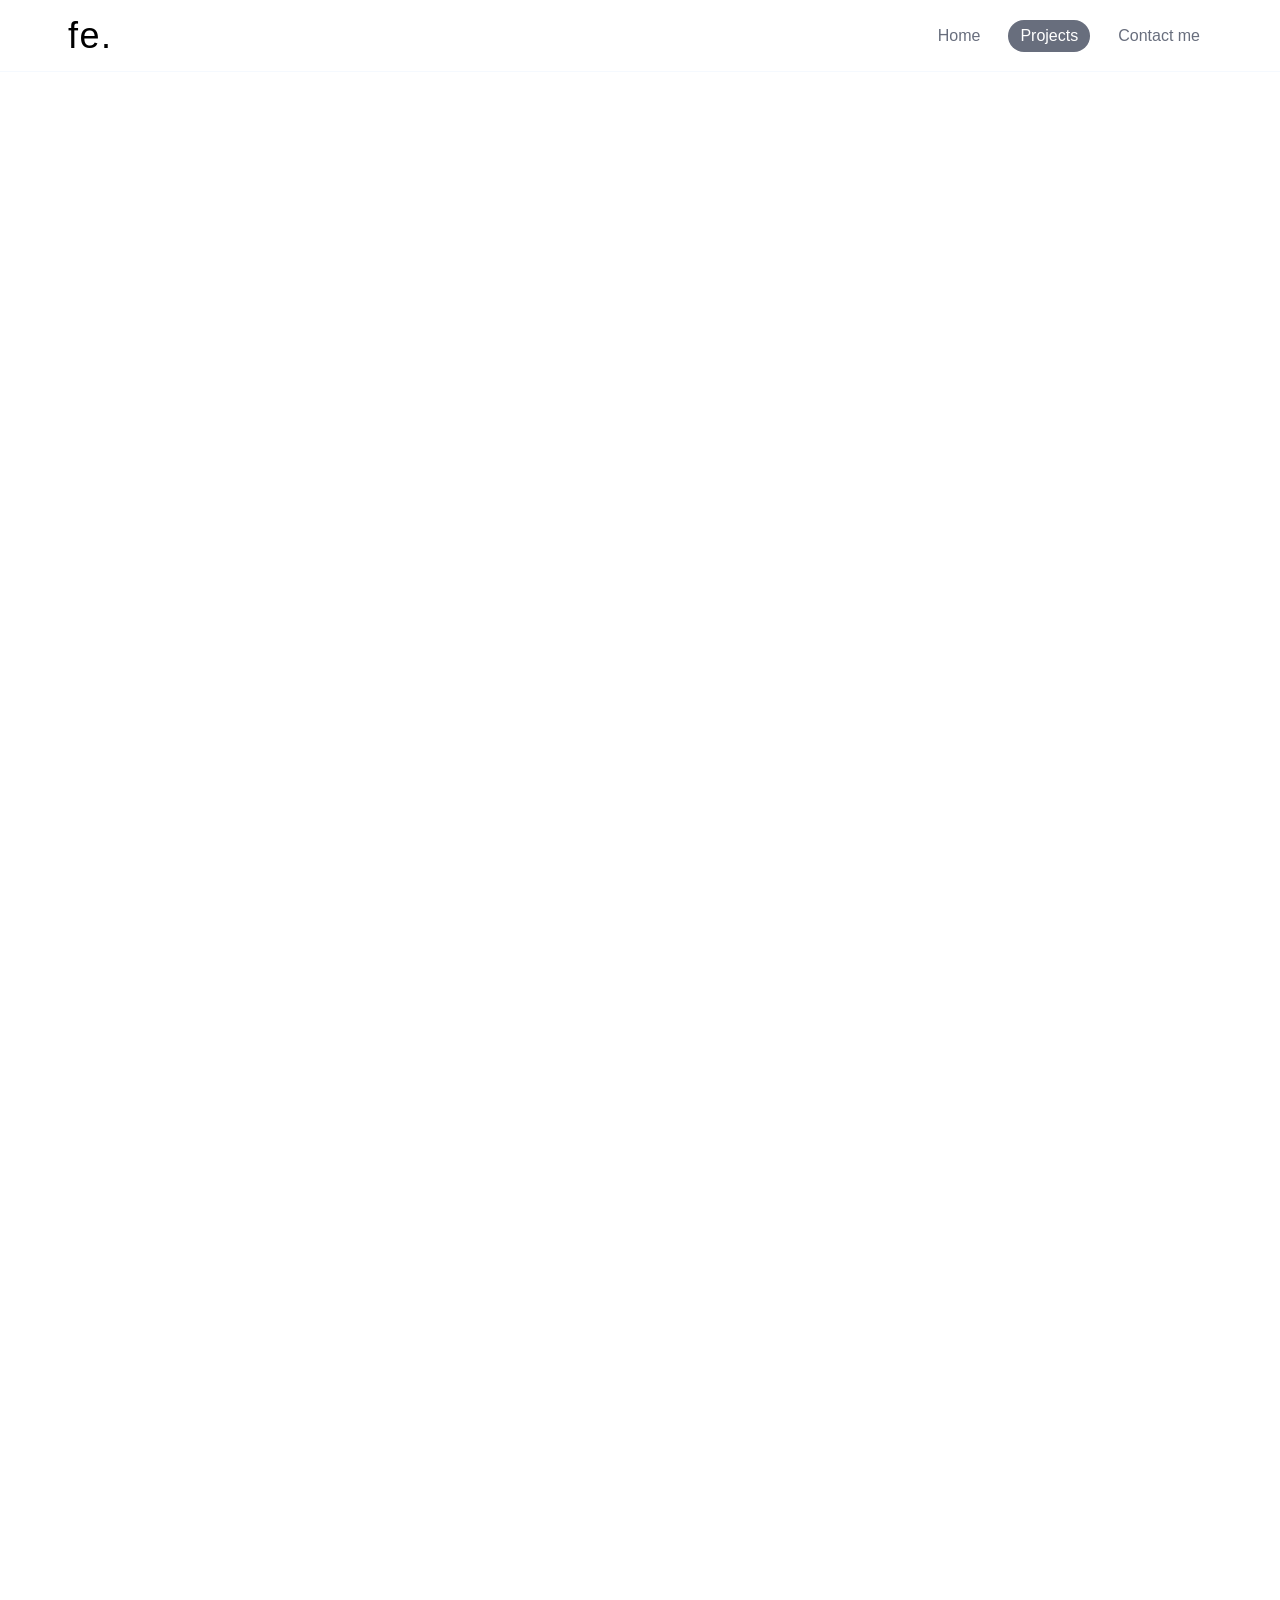
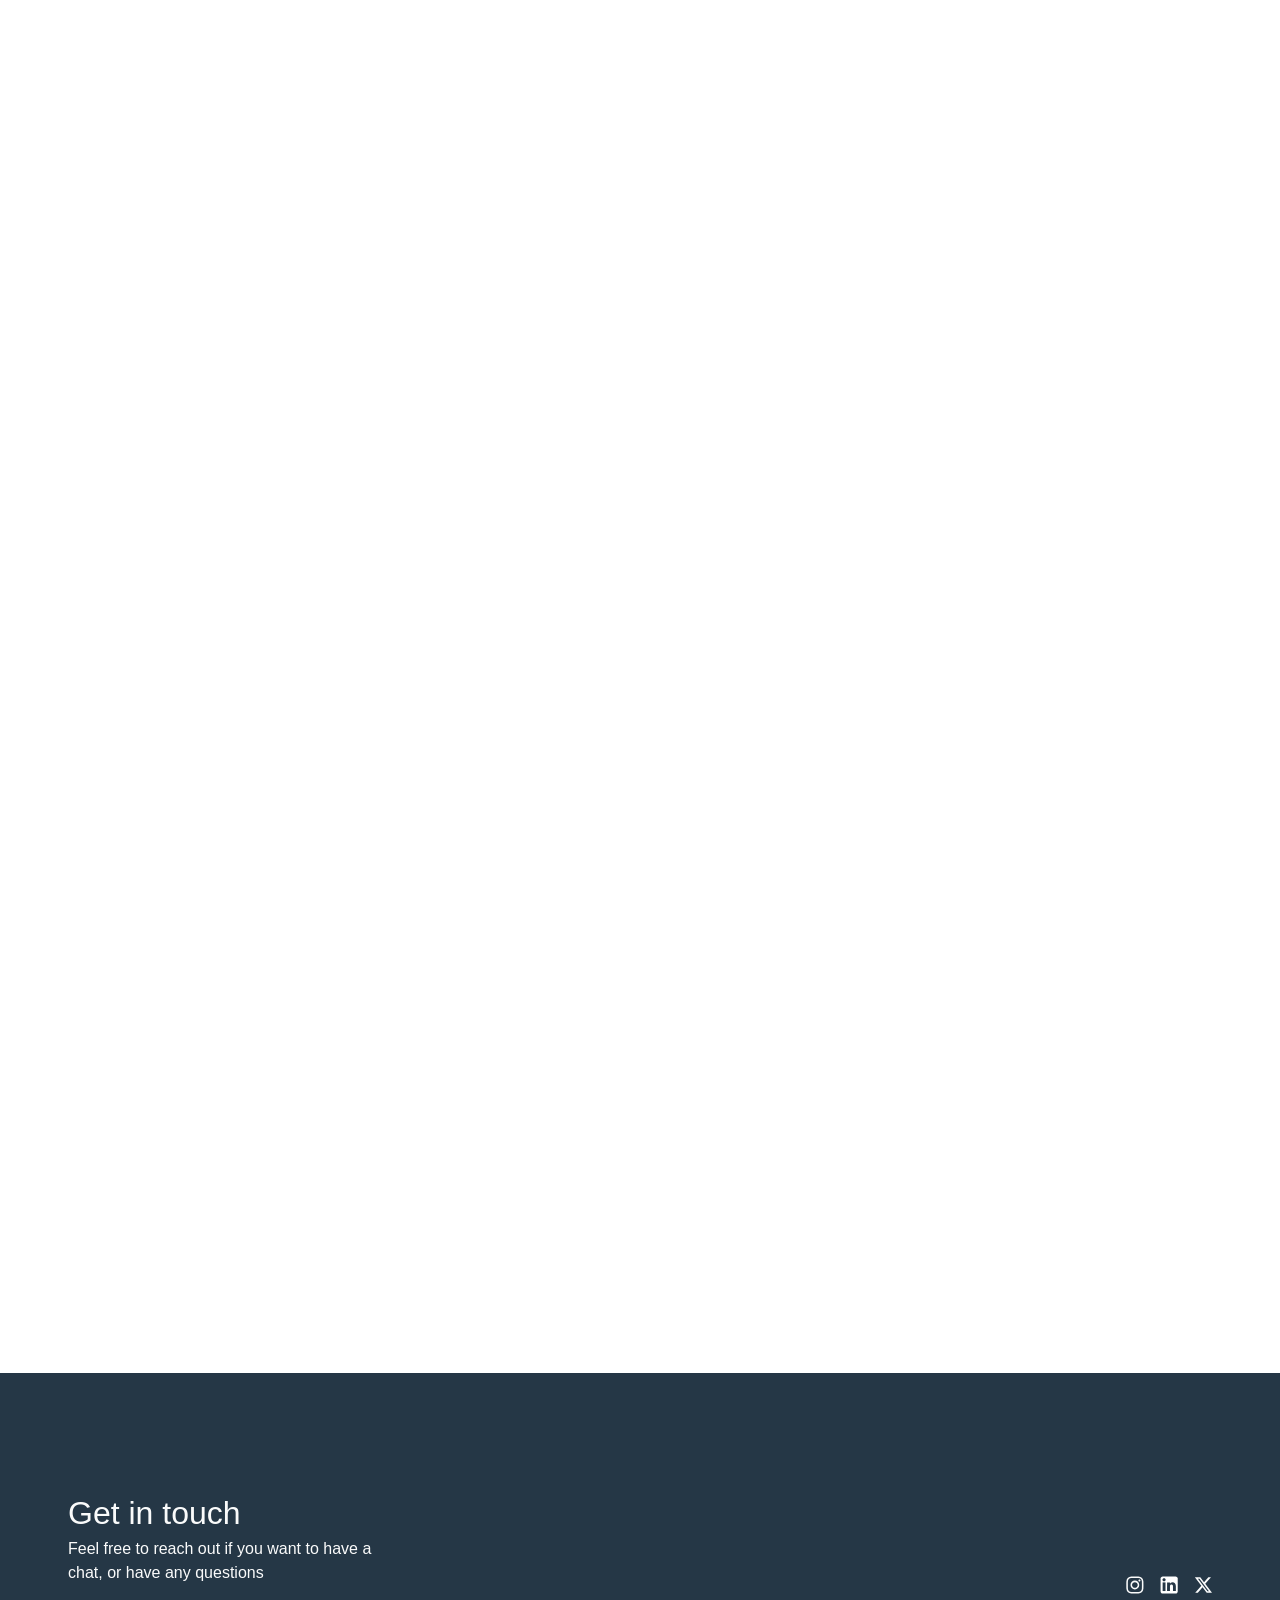
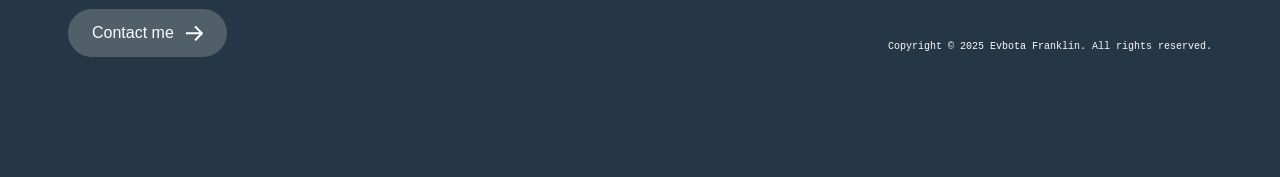
==== case-study-mexieats.html @ 846302fb "Portfolio Frank Evbota - Framer site export" ====
<!doctype html>
<!-- Made in Framer · framer.com ✨ -->
<!-- Published Jun 24, 2026, 2:32 PM UTC -->
<html dir="ltr">
<head>
	<meta charset="utf-8">
	
	
	<script>try{if(localStorage.getItem("__framer_force_showing_editorbar_since")){const n=document.createElement("link");n.rel = "modulepreload";n.href="https://framer.com/edit/init.mjs";document.head.appendChild(n)}}catch(e){}</script>
	<!-- Start of headStart -->
    
    <!-- End of headStart -->
	<meta name="viewport" content="width=device-width">
	<meta name="generator" content="Framer 7fda3e1">
	<title>Portfolio-Frank Evbota</title>
    <meta name="description" content="Portfolio-Frank Evbota">
    <meta name="framer-search-index" content="https://framerusercontent.com/sites/LJ4ZNdZEOhKdNLLMYf503/searchIndex-h42K4zvBj3mk.json">
    <meta name="framer-search-index-fallback" content="https://framerusercontent.com/sites/LJ4ZNdZEOhKdNLLMYf503/searchIndex-GF8IWpCdhF24.json">
    <link href="https://framerusercontent.com/images/ZeX5qGnfsDvxmLu0qfascvLCXg.svg" rel="icon" media="(prefers-color-scheme: light)">
    <link href="https://framerusercontent.com/images/pQgALD8rqybz90Gvq0ccO4GY.svg" rel="icon" media="(prefers-color-scheme: dark)">
    <!-- Open Graph / Facebook -->
    <meta property="og:type" content="website">
    <meta property="og:title" content="Portfolio-Frank Evbota">
    <meta property="og:description" content="Portfolio-Frank Evbota">
    <!-- Twitter -->
    <meta name="twitter:card" content="summary_large_image">
    <meta name="twitter:title" content="Portfolio-Frank Evbota">
    <meta name="twitter:description" content="Portfolio-Frank Evbota">
	
	<style data-framer-font-css>/* latin-ext */
@font-face {
  font-family: 'Lato';
  font-style: normal;
  font-weight: 400;
  font-display: swap;
  src: url(https://fonts.gstatic.com/s/lato/v25/S6uyw4BMUTPHjxAwXjeu.woff2) format('woff2');
  unicode-range: U+0100-02BA, U+02BD-02C5, U+02C7-02CC, U+02CE-02D7, U+02DD-02FF, U+0304, U+0308, U+0329, U+1D00-1DBF, U+1E00-1E9F, U+1EF2-1EFF, U+2020, U+20A0-20AB, U+20AD-20C0, U+2113, U+2C60-2C7F, U+A720-A7FF;
}
/* latin */
@font-face {
  font-family: 'Lato';
  font-style: normal;
  font-weight: 400;
  font-display: swap;
  src: url(https://fonts.gstatic.com/s/lato/v25/S6uyw4BMUTPHjx4wXg.woff2) format('woff2');
  unicode-range: U+0000-00FF, U+0131, U+0152-0153, U+02BB-02BC, U+02C6, U+02DA, U+02DC, U+0304, U+0308, U+0329, U+2000-206F, U+20AC, U+2122, U+2191, U+2193, U+2212, U+2215, U+FEFF, U+FFFD;
}
/* latin-ext */
@font-face {
  font-family: 'Lato';
  font-style: normal;
  font-weight: 700;
  font-display: swap;
  src: url(https://fonts.gstatic.com/s/lato/v25/S6u9w4BMUTPHh6UVSwaPGR_p.woff2) format('woff2');
  unicode-range: U+0100-02BA, U+02BD-02C5, U+02C7-02CC, U+02CE-02D7, U+02DD-02FF, U+0304, U+0308, U+0329, U+1D00-1DBF, U+1E00-1E9F, U+1EF2-1EFF, U+2020, U+20A0-20AB, U+20AD-20C0, U+2113, U+2C60-2C7F, U+A720-A7FF;
}
/* latin */
@font-face {
  font-family: 'Lato';
  font-style: normal;
  font-weight: 700;
  font-display: swap;
  src: url(https://fonts.gstatic.com/s/lato/v25/S6u9w4BMUTPHh6UVSwiPGQ.woff2) format('woff2');
  unicode-range: U+0000-00FF, U+0131, U+0152-0153, U+02BB-02BC, U+02C6, U+02DA, U+02DC, U+0304, U+0308, U+0329, U+2000-206F, U+20AC, U+2122, U+2191, U+2193, U+2212, U+2215, U+FEFF, U+FFFD;
}
/* cyrillic-ext */
@font-face {
  font-family: 'Manrope';
  font-style: normal;
  font-weight: 400;
  font-display: swap;
  src: url(https://fonts.gstatic.com/s/manrope/v20/xn7gYHE41ni1AdIRggqxSuXd.woff2) format('woff2');
  unicode-range: U+0460-052F, U+1C80-1C8A, U+20B4, U+2DE0-2DFF, U+A640-A69F, U+FE2E-FE2F;
}
/* cyrillic */
@font-face {
  font-family: 'Manrope';
  font-style: normal;
  font-weight: 400;
  font-display: swap;
  src: url(https://fonts.gstatic.com/s/manrope/v20/xn7gYHE41ni1AdIRggOxSuXd.woff2) format('woff2');
  unicode-range: U+0301, U+0400-045F, U+0490-0491, U+04B0-04B1, U+2116;
}
/* greek */
@font-face {
  font-family: 'Manrope';
  font-style: normal;
  font-weight: 400;
  font-display: swap;
  src: url(https://fonts.gstatic.com/s/manrope/v20/xn7gYHE41ni1AdIRggSxSuXd.woff2) format('woff2');
  unicode-range: U+0370-0377, U+037A-037F, U+0384-038A, U+038C, U+038E-03A1, U+03A3-03FF;
}
/* vietnamese */
@font-face {
  font-family: 'Manrope';
  font-style: normal;
  font-weight: 400;
  font-display: swap;
  src: url(https://fonts.gstatic.com/s/manrope/v20/xn7gYHE41ni1AdIRggixSuXd.woff2) format('woff2');
  unicode-range: U+0102-0103, U+0110-0111, U+0128-0129, U+0168-0169, U+01A0-01A1, U+01AF-01B0, U+0300-0301, U+0303-0304, U+0308-0309, U+0323, U+0329, U+1EA0-1EF9, U+20AB;
}
/* latin-ext */
@font-face {
  font-family: 'Manrope';
  font-style: normal;
  font-weight: 400;
  font-display: swap;
  src: url(https://fonts.gstatic.com/s/manrope/v20/xn7gYHE41ni1AdIRggmxSuXd.woff2) format('woff2');
  unicode-range: U+0100-02BA, U+02BD-02C5, U+02C7-02CC, U+02CE-02D7, U+02DD-02FF, U+0304, U+0308, U+0329, U+1D00-1DBF, U+1E00-1E9F, U+1EF2-1EFF, U+2020, U+20A0-20AB, U+20AD-20C0, U+2113, U+2C60-2C7F, U+A720-A7FF;
}
/* latin */
@font-face {
  font-family: 'Manrope';
  font-style: normal;
  font-weight: 400;
  font-display: swap;
  src: url(https://fonts.gstatic.com/s/manrope/v20/xn7gYHE41ni1AdIRggexSg.woff2) format('woff2');
  unicode-range: U+0000-00FF, U+0131, U+0152-0153, U+02BB-02BC, U+02C6, U+02DA, U+02DC, U+0304, U+0308, U+0329, U+2000-206F, U+20AC, U+2122, U+2191, U+2193, U+2212, U+2215, U+FEFF, U+FFFD;
}
/* cyrillic-ext */
@font-face {
  font-family: 'Manrope';
  font-style: normal;
  font-weight: 500;
  font-display: swap;
  src: url(https://fonts.gstatic.com/s/manrope/v20/xn7gYHE41ni1AdIRggqxSuXd.woff2) format('woff2');
  unicode-range: U+0460-052F, U+1C80-1C8A, U+20B4, U+2DE0-2DFF, U+A640-A69F, U+FE2E-FE2F;
}
/* cyrillic */
@font-face {
  font-family: 'Manrope';
  font-style: normal;
  font-weight: 500;
  font-display: swap;
  src: url(https://fonts.gstatic.com/s/manrope/v20/xn7gYHE41ni1AdIRggOxSuXd.woff2) format('woff2');
  unicode-range: U+0301, U+0400-045F, U+0490-0491, U+04B0-04B1, U+2116;
}
/* greek */
@font-face {
  font-family: 'Manrope';
  font-style: normal;
  font-weight: 500;
  font-display: swap;
  src: url(https://fonts.gstatic.com/s/manrope/v20/xn7gYHE41ni1AdIRggSxSuXd.woff2) format('woff2');
  unicode-range: U+0370-0377, U+037A-037F, U+0384-038A, U+038C, U+038E-03A1, U+03A3-03FF;
}
/* vietnamese */
@font-face {
  font-family: 'Manrope';
  font-style: normal;
  font-weight: 500;
  font-display: swap;
  src: url(https://fonts.gstatic.com/s/manrope/v20/xn7gYHE41ni1AdIRggixSuXd.woff2) format('woff2');
  unicode-range: U+0102-0103, U+0110-0111, U+0128-0129, U+0168-0169, U+01A0-01A1, U+01AF-01B0, U+0300-0301, U+0303-0304, U+0308-0309, U+0323, U+0329, U+1EA0-1EF9, U+20AB;
}
/* latin-ext */
@font-face {
  font-family: 'Manrope';
  font-style: normal;
  font-weight: 500;
  font-display: swap;
  src: url(https://fonts.gstatic.com/s/manrope/v20/xn7gYHE41ni1AdIRggmxSuXd.woff2) format('woff2');
  unicode-range: U+0100-02BA, U+02BD-02C5, U+02C7-02CC, U+02CE-02D7, U+02DD-02FF, U+0304, U+0308, U+0329, U+1D00-1DBF, U+1E00-1E9F, U+1EF2-1EFF, U+2020, U+20A0-20AB, U+20AD-20C0, U+2113, U+2C60-2C7F, U+A720-A7FF;
}
/* latin */
@font-face {
  font-family: 'Manrope';
  font-style: normal;
  font-weight: 500;
  font-display: swap;
  src: url(https://fonts.gstatic.com/s/manrope/v20/xn7gYHE41ni1AdIRggexSg.woff2) format('woff2');
  unicode-range: U+0000-00FF, U+0131, U+0152-0153, U+02BB-02BC, U+02C6, U+02DA, U+02DC, U+0304, U+0308, U+0329, U+2000-206F, U+20AC, U+2122, U+2191, U+2193, U+2212, U+2215, U+FEFF, U+FFFD;
}
/* cyrillic-ext */
@font-face {
  font-family: 'Manrope';
  font-style: normal;
  font-weight: 600;
  font-display: swap;
  src: url(https://fonts.gstatic.com/s/manrope/v20/xn7gYHE41ni1AdIRggqxSuXd.woff2) format('woff2');
  unicode-range: U+0460-052F, U+1C80-1C8A, U+20B4, U+2DE0-2DFF, U+A640-A69F, U+FE2E-FE2F;
}
/* cyrillic */
@font-face {
  font-family: 'Manrope';
  font-style: normal;
  font-weight: 600;
  font-display: swap;
  src: url(https://fonts.gstatic.com/s/manrope/v20/xn7gYHE41ni1AdIRggOxSuXd.woff2) format('woff2');
  unicode-range: U+0301, U+0400-045F, U+0490-0491, U+04B0-04B1, U+2116;
}
/* greek */
@font-face {
  font-family: 'Manrope';
  font-style: normal;
  font-weight: 600;
  font-display: swap;
  src: url(https://fonts.gstatic.com/s/manrope/v20/xn7gYHE41ni1AdIRggSxSuXd.woff2) format('woff2');
  unicode-range: U+0370-0377, U+037A-037F, U+0384-038A, U+038C, U+038E-03A1, U+03A3-03FF;
}
/* vietnamese */
@font-face {
  font-family: 'Manrope';
  font-style: normal;
  font-weight: 600;
  font-display: swap;
  src: url(https://fonts.gstatic.com/s/manrope/v20/xn7gYHE41ni1AdIRggixSuXd.woff2) format('woff2');
  unicode-range: U+0102-0103, U+0110-0111, U+0128-0129, U+0168-0169, U+01A0-01A1, U+01AF-01B0, U+0300-0301, U+0303-0304, U+0308-0309, U+0323, U+0329, U+1EA0-1EF9, U+20AB;
}
/* latin-ext */
@font-face {
  font-family: 'Manrope';
  font-style: normal;
  font-weight: 600;
  font-display: swap;
  src: url(https://fonts.gstatic.com/s/manrope/v20/xn7gYHE41ni1AdIRggmxSuXd.woff2) format('woff2');
  unicode-range: U+0100-02BA, U+02BD-02C5, U+02C7-02CC, U+02CE-02D7, U+02DD-02FF, U+0304, U+0308, U+0329, U+1D00-1DBF, U+1E00-1E9F, U+1EF2-1EFF, U+2020, U+20A0-20AB, U+20AD-20C0, U+2113, U+2C60-2C7F, U+A720-A7FF;
}
/* latin */
@font-face {
  font-family: 'Manrope';
  font-style: normal;
  font-weight: 600;
  font-display: swap;
  src: url(https://fonts.gstatic.com/s/manrope/v20/xn7gYHE41ni1AdIRggexSg.woff2) format('woff2');
  unicode-range: U+0000-00FF, U+0131, U+0152-0153, U+02BB-02BC, U+02C6, U+02DA, U+02DC, U+0304, U+0308, U+0329, U+2000-206F, U+20AC, U+2122, U+2191, U+2193, U+2212, U+2215, U+FEFF, U+FFFD;
}
/* cyrillic-ext */
@font-face {
  font-family: 'Manrope';
  font-style: normal;
  font-weight: 700;
  font-display: swap;
  src: url(https://fonts.gstatic.com/s/manrope/v20/xn7gYHE41ni1AdIRggqxSuXd.woff2) format('woff2');
  unicode-range: U+0460-052F, U+1C80-1C8A, U+20B4, U+2DE0-2DFF, U+A640-A69F, U+FE2E-FE2F;
}
/* cyrillic */
@font-face {
  font-family: 'Manrope';
  font-style: normal;
  font-weight: 700;
  font-display: swap;
  src: url(https://fonts.gstatic.com/s/manrope/v20/xn7gYHE41ni1AdIRggOxSuXd.woff2) format('woff2');
  unicode-range: U+0301, U+0400-045F, U+0490-0491, U+04B0-04B1, U+2116;
}
/* greek */
@font-face {
  font-family: 'Manrope';
  font-style: normal;
  font-weight: 700;
  font-display: swap;
  src: url(https://fonts.gstatic.com/s/manrope/v20/xn7gYHE41ni1AdIRggSxSuXd.woff2) format('woff2');
  unicode-range: U+0370-0377, U+037A-037F, U+0384-038A, U+038C, U+038E-03A1, U+03A3-03FF;
}
/* vietnamese */
@font-face {
  font-family: 'Manrope';
  font-style: normal;
  font-weight: 700;
  font-display: swap;
  src: url(https://fonts.gstatic.com/s/manrope/v20/xn7gYHE41ni1AdIRggixSuXd.woff2) format('woff2');
  unicode-range: U+0102-0103, U+0110-0111, U+0128-0129, U+0168-0169, U+01A0-01A1, U+01AF-01B0, U+0300-0301, U+0303-0304, U+0308-0309, U+0323, U+0329, U+1EA0-1EF9, U+20AB;
}
/* latin-ext */
@font-face {
  font-family: 'Manrope';
  font-style: normal;
  font-weight: 700;
  font-display: swap;
  src: url(https://fonts.gstatic.com/s/manrope/v20/xn7gYHE41ni1AdIRggmxSuXd.woff2) format('woff2');
  unicode-range: U+0100-02BA, U+02BD-02C5, U+02C7-02CC, U+02CE-02D7, U+02DD-02FF, U+0304, U+0308, U+0329, U+1D00-1DBF, U+1E00-1E9F, U+1EF2-1EFF, U+2020, U+20A0-20AB, U+20AD-20C0, U+2113, U+2C60-2C7F, U+A720-A7FF;
}
/* latin */
@font-face {
  font-family: 'Manrope';
  font-style: normal;
  font-weight: 700;
  font-display: swap;
  src: url(https://fonts.gstatic.com/s/manrope/v20/xn7gYHE41ni1AdIRggexSg.woff2) format('woff2');
  unicode-range: U+0000-00FF, U+0131, U+0152-0153, U+02BB-02BC, U+02C6, U+02DA, U+02DC, U+0304, U+0308, U+0329, U+2000-206F, U+20AC, U+2122, U+2191, U+2193, U+2212, U+2215, U+FEFF, U+FFFD;
}
/* cyrillic-ext */
@font-face {
  font-family: 'Montserrat';
  font-style: normal;
  font-weight: 600;
  font-display: swap;
  src: url(https://fonts.gstatic.com/s/montserrat/v31/JTUHjIg1_i6t8kCHKm4532VJOt5-QNFgpCu173w0aXpsog.woff2) format('woff2');
  unicode-range: U+0460-052F, U+1C80-1C8A, U+20B4, U+2DE0-2DFF, U+A640-A69F, U+FE2E-FE2F;
}
/* cyrillic */
@font-face {
  font-family: 'Montserrat';
  font-style: normal;
  font-weight: 600;
  font-display: swap;
  src: url(https://fonts.gstatic.com/s/montserrat/v31/JTUHjIg1_i6t8kCHKm4532VJOt5-QNFgpCu173w9aXpsog.woff2) format('woff2');
  unicode-range: U+0301, U+0400-045F, U+0490-0491, U+04B0-04B1, U+2116;
}
/* vietnamese */
@font-face {
  font-family: 'Montserrat';
  font-style: normal;
  font-weight: 600;
  font-display: swap;
  src: url(https://fonts.gstatic.com/s/montserrat/v31/JTUHjIg1_i6t8kCHKm4532VJOt5-QNFgpCu173w2aXpsog.woff2) format('woff2');
  unicode-range: U+0102-0103, U+0110-0111, U+0128-0129, U+0168-0169, U+01A0-01A1, U+01AF-01B0, U+0300-0301, U+0303-0304, U+0308-0309, U+0323, U+0329, U+1EA0-1EF9, U+20AB;
}
/* latin-ext */
@font-face {
  font-family: 'Montserrat';
  font-style: normal;
  font-weight: 600;
  font-display: swap;
  src: url(https://fonts.gstatic.com/s/montserrat/v31/JTUHjIg1_i6t8kCHKm4532VJOt5-QNFgpCu173w3aXpsog.woff2) format('woff2');
  unicode-range: U+0100-02BA, U+02BD-02C5, U+02C7-02CC, U+02CE-02D7, U+02DD-02FF, U+0304, U+0308, U+0329, U+1D00-1DBF, U+1E00-1E9F, U+1EF2-1EFF, U+2020, U+20A0-20AB, U+20AD-20C0, U+2113, U+2C60-2C7F, U+A720-A7FF;
}
/* latin */
@font-face {
  font-family: 'Montserrat';
  font-style: normal;
  font-weight: 600;
  font-display: swap;
  src: url(https://fonts.gstatic.com/s/montserrat/v31/JTUHjIg1_i6t8kCHKm4532VJOt5-QNFgpCu173w5aXo.woff2) format('woff2');
  unicode-range: U+0000-00FF, U+0131, U+0152-0153, U+02BB-02BC, U+02C6, U+02DA, U+02DC, U+0304, U+0308, U+0329, U+2000-206F, U+20AC, U+2122, U+2191, U+2193, U+2212, U+2215, U+FEFF, U+FFFD;
}
/* cyrillic-ext */
@font-face {
  font-family: 'IBM Plex Mono';
  font-style: normal;
  font-weight: 400;
  src: url(https://fonts.gstatic.com/s/ibmplexmono/v20/-F63fjptAgt5VM-kVkqdyU8n1iIq129k.woff2) format('woff2');
  unicode-range: U+0460-052F, U+1C80-1C8A, U+20B4, U+2DE0-2DFF, U+A640-A69F, U+FE2E-FE2F;
}
/* cyrillic */
@font-face {
  font-family: 'IBM Plex Mono';
  font-style: normal;
  font-weight: 400;
  src: url(https://fonts.gstatic.com/s/ibmplexmono/v20/-F63fjptAgt5VM-kVkqdyU8n1isq129k.woff2) format('woff2');
  unicode-range: U+0301, U+0400-045F, U+0490-0491, U+04B0-04B1, U+2116;
}
/* vietnamese */
@font-face {
  font-family: 'IBM Plex Mono';
  font-style: normal;
  font-weight: 400;
  src: url(https://fonts.gstatic.com/s/ibmplexmono/v20/-F63fjptAgt5VM-kVkqdyU8n1iAq129k.woff2) format('woff2');
  unicode-range: U+0102-0103, U+0110-0111, U+0128-0129, U+0168-0169, U+01A0-01A1, U+01AF-01B0, U+0300-0301, U+0303-0304, U+0308-0309, U+0323, U+0329, U+1EA0-1EF9, U+20AB;
}
/* latin-ext */
@font-face {
  font-family: 'IBM Plex Mono';
  font-style: normal;
  font-weight: 400;
  src: url(https://fonts.gstatic.com/s/ibmplexmono/v20/-F63fjptAgt5VM-kVkqdyU8n1iEq129k.woff2) format('woff2');
  unicode-range: U+0100-02BA, U+02BD-02C5, U+02C7-02CC, U+02CE-02D7, U+02DD-02FF, U+0304, U+0308, U+0329, U+1D00-1DBF, U+1E00-1E9F, U+1EF2-1EFF, U+2020, U+20A0-20AB, U+20AD-20C0, U+2113, U+2C60-2C7F, U+A720-A7FF;
}
/* latin */
@font-face {
  font-family: 'IBM Plex Mono';
  font-style: normal;
  font-weight: 400;
  src: url(https://fonts.gstatic.com/s/ibmplexmono/v20/-F63fjptAgt5VM-kVkqdyU8n1i8q1w.woff2) format('woff2');
  unicode-range: U+0000-00FF, U+0131, U+0152-0153, U+02BB-02BC, U+02C6, U+02DA, U+02DC, U+0304, U+0308, U+0329, U+2000-206F, U+20AC, U+2122, U+2191, U+2193, U+2212, U+2215, U+FEFF, U+FFFD;
}

@font-face { font-family: "Inter"; src: url("https://framerusercontent.com/assets/5A3Ce6C9YYmCjpQx9M4inSaKU.woff2"); font-display: swap; font-style: normal; font-weight: 500; unicode-range: U+0460-052F, U+1C80-1C88, U+20B4, U+2DE0-2DFF, U+A640-A69F, U+FE2E-FE2F }
@font-face { font-family: "Inter"; src: url("https://framerusercontent.com/assets/Qx95Xyt0Ka3SGhinnbXIGpEIyP4.woff2"); font-display: swap; font-style: normal; font-weight: 500; unicode-range: U+0301, U+0400-045F, U+0490-0491, U+04B0-04B1, U+2116 }
@font-face { font-family: "Inter"; src: url("https://framerusercontent.com/assets/6mJuEAguuIuMog10gGvH5d3cl8.woff2"); font-display: swap; font-style: normal; font-weight: 500; unicode-range: U+1F00-1FFF }
@font-face { font-family: "Inter"; src: url("https://framerusercontent.com/assets/xYYWaj7wCU5zSQH0eXvSaS19wo.woff2"); font-display: swap; font-style: normal; font-weight: 500; unicode-range: U+0370-03FF }
@font-face { font-family: "Inter"; src: url("https://framerusercontent.com/assets/otTaNuNpVK4RbdlT7zDDdKvQBA.woff2"); font-display: swap; font-style: normal; font-weight: 500; unicode-range: U+0100-024F, U+0259, U+1E00-1EFF, U+2020, U+20A0-20AB, U+20AD-20CF, U+2113, U+2C60-2C7F, U+A720-A7FF }
@font-face { font-family: "Inter"; src: url("https://framerusercontent.com/assets/UjlFhCnUjxhNfep4oYBPqnEssyo.woff2"); font-display: swap; font-style: normal; font-weight: 500; unicode-range: U+0000-00FF, U+0131, U+0152-0153, U+02BB-02BC, U+02C6, U+02DA, U+02DC, U+2000-206F, U+2070, U+2074-207E, U+2080-208E, U+20AC, U+2122, U+2191, U+2193, U+2212, U+2215, U+FEFF, U+FFFD }
@font-face { font-family: "Inter"; src: url("https://framerusercontent.com/assets/DolVirEGb34pEXEp8t8FQBSK4.woff2"); font-display: swap; font-style: normal; font-weight: 500; unicode-range: U+0102-0103, U+0110-0111, U+0128-0129, U+0168-0169, U+01A0-01A1, U+01AF-01B0, U+1EA0-1EF9, U+20AB }
@font-face { font-family: "Inter"; src: url("https://framerusercontent.com/assets/5vvr9Vy74if2I6bQbJvbw7SY1pQ.woff2"); font-display: swap; font-style: normal; font-weight: 400; unicode-range: U+0460-052F, U+1C80-1C88, U+20B4, U+2DE0-2DFF, U+A640-A69F, U+FE2E-FE2F }
@font-face { font-family: "Inter"; src: url("https://framerusercontent.com/assets/EOr0mi4hNtlgWNn9if640EZzXCo.woff2"); font-display: swap; font-style: normal; font-weight: 400; unicode-range: U+0301, U+0400-045F, U+0490-0491, U+04B0-04B1, U+2116 }
@font-face { font-family: "Inter"; src: url("https://framerusercontent.com/assets/Y9k9QrlZAqio88Klkmbd8VoMQc.woff2"); font-display: swap; font-style: normal; font-weight: 400; unicode-range: U+1F00-1FFF }
@font-face { font-family: "Inter"; src: url("https://framerusercontent.com/assets/OYrD2tBIBPvoJXiIHnLoOXnY9M.woff2"); font-display: swap; font-style: normal; font-weight: 400; unicode-range: U+0370-03FF }
@font-face { font-family: "Inter"; src: url("https://framerusercontent.com/assets/JeYwfuaPfZHQhEG8U5gtPDZ7WQ.woff2"); font-display: swap; font-style: normal; font-weight: 400; unicode-range: U+0100-024F, U+0259, U+1E00-1EFF, U+2020, U+20A0-20AB, U+20AD-20CF, U+2113, U+2C60-2C7F, U+A720-A7FF }
@font-face { font-family: "Inter"; src: url("https://framerusercontent.com/assets/GrgcKwrN6d3Uz8EwcLHZxwEfC4.woff2"); font-display: swap; font-style: normal; font-weight: 400; unicode-range: U+0000-00FF, U+0131, U+0152-0153, U+02BB-02BC, U+02C6, U+02DA, U+02DC, U+2000-206F, U+2070, U+2074-207E, U+2080-208E, U+20AC, U+2122, U+2191, U+2193, U+2212, U+2215, U+FEFF, U+FFFD }
@font-face { font-family: "Inter"; src: url("https://framerusercontent.com/assets/b6Y37FthZeALduNqHicBT6FutY.woff2"); font-display: swap; font-style: normal; font-weight: 400; unicode-range: U+0102-0103, U+0110-0111, U+0128-0129, U+0168-0169, U+01A0-01A1, U+01AF-01B0, U+1EA0-1EF9, U+20AB }
@font-face { font-family: "Inter"; src: url("https://framerusercontent.com/assets/hyOgCu0Xnghbimh0pE8QTvtt2AU.woff2"); font-display: swap; font-style: normal; font-weight: 600; unicode-range: U+0460-052F, U+1C80-1C88, U+20B4, U+2DE0-2DFF, U+A640-A69F, U+FE2E-FE2F }
@font-face { font-family: "Inter"; src: url("https://framerusercontent.com/assets/NeGmSOXrPBfEFIy5YZeHq17LEDA.woff2"); font-display: swap; font-style: normal; font-weight: 600; unicode-range: U+0301, U+0400-045F, U+0490-0491, U+04B0-04B1, U+2116 }
@font-face { font-family: "Inter"; src: url("https://framerusercontent.com/assets/oYaAX5himiTPYuN8vLWnqBbfD2s.woff2"); font-display: swap; font-style: normal; font-weight: 600; unicode-range: U+1F00-1FFF }
@font-face { font-family: "Inter"; src: url("https://framerusercontent.com/assets/lEJLP4R0yuCaMCjSXYHtJw72M.woff2"); font-display: swap; font-style: normal; font-weight: 600; unicode-range: U+0370-03FF }
@font-face { font-family: "Inter"; src: url("https://framerusercontent.com/assets/cRJyLNuTJR5jbyKzGi33wU9cqIQ.woff2"); font-display: swap; font-style: normal; font-weight: 600; unicode-range: U+0100-024F, U+0259, U+1E00-1EFF, U+2020, U+20A0-20AB, U+20AD-20CF, U+2113, U+2C60-2C7F, U+A720-A7FF }
@font-face { font-family: "Inter"; src: url("https://framerusercontent.com/assets/yDtI2UI8XcEg1W2je9XPN3Noo.woff2"); font-display: swap; font-style: normal; font-weight: 600; unicode-range: U+0000-00FF, U+0131, U+0152-0153, U+02BB-02BC, U+02C6, U+02DA, U+02DC, U+2000-206F, U+2070, U+2074-207E, U+2080-208E, U+20AC, U+2122, U+2191, U+2193, U+2212, U+2215, U+FEFF, U+FFFD }
@font-face { font-family: "Inter"; src: url("https://framerusercontent.com/assets/A0Wcc7NgXMjUuFdquHDrIZpzZw0.woff2"); font-display: swap; font-style: normal; font-weight: 600; unicode-range: U+0102-0103, U+0110-0111, U+0128-0129, U+0168-0169, U+01A0-01A1, U+01AF-01B0, U+1EA0-1EF9, U+20AB }
@font-face { font-family: "Inter"; src: url("https://framerusercontent.com/assets/DpPBYI0sL4fYLgAkX8KXOPVt7c.woff2"); font-display: swap; font-style: normal; font-weight: 700; unicode-range: U+0460-052F, U+1C80-1C88, U+20B4, U+2DE0-2DFF, U+A640-A69F, U+FE2E-FE2F }
@font-face { font-family: "Inter"; src: url("https://framerusercontent.com/assets/4RAEQdEOrcnDkhHiiCbJOw92Lk.woff2"); font-display: swap; font-style: normal; font-weight: 700; unicode-range: U+0301, U+0400-045F, U+0490-0491, U+04B0-04B1, U+2116 }
@font-face { font-family: "Inter"; src: url("https://framerusercontent.com/assets/1K3W8DizY3v4emK8Mb08YHxTbs.woff2"); font-display: swap; font-style: normal; font-weight: 700; unicode-range: U+1F00-1FFF }
@font-face { font-family: "Inter"; src: url("https://framerusercontent.com/assets/tUSCtfYVM1I1IchuyCwz9gDdQ.woff2"); font-display: swap; font-style: normal; font-weight: 700; unicode-range: U+0370-03FF }
@font-face { font-family: "Inter"; src: url("https://framerusercontent.com/assets/VgYFWiwsAC5OYxAycRXXvhze58.woff2"); font-display: swap; font-style: normal; font-weight: 700; unicode-range: U+0100-024F, U+0259, U+1E00-1EFF, U+2020, U+20A0-20AB, U+20AD-20CF, U+2113, U+2C60-2C7F, U+A720-A7FF }
@font-face { font-family: "Inter"; src: url("https://framerusercontent.com/assets/syRNPWzAMIrcJ3wIlPIP43KjQs.woff2"); font-display: swap; font-style: normal; font-weight: 700; unicode-range: U+0000-00FF, U+0131, U+0152-0153, U+02BB-02BC, U+02C6, U+02DA, U+02DC, U+2000-206F, U+2070, U+2074-207E, U+2080-208E, U+20AC, U+2122, U+2191, U+2193, U+2212, U+2215, U+FEFF, U+FFFD }
@font-face { font-family: "Inter"; src: url("https://framerusercontent.com/assets/GIryZETIX4IFypco5pYZONKhJIo.woff2"); font-display: swap; font-style: normal; font-weight: 700; unicode-range: U+0102-0103, U+0110-0111, U+0128-0129, U+0168-0169, U+01A0-01A1, U+01AF-01B0, U+1EA0-1EF9, U+20AB }
@font-face { font-family: "Inter"; src: url("https://framerusercontent.com/assets/MVhJhYeDWxeyqT939zMNyw9p8.woff2"); font-style: normal; font-weight: 200; unicode-range: U+0460-052F, U+1C80-1C88, U+20B4, U+2DE0-2DFF, U+A640-A69F, U+FE2E-FE2F }
@font-face { font-family: "Inter"; src: url("https://framerusercontent.com/assets/WXQXYfAQJIi2pCJACAfWWXfIDqI.woff2"); font-style: normal; font-weight: 200; unicode-range: U+0301, U+0400-045F, U+0490-0491, U+04B0-04B1, U+2116 }
@font-face { font-family: "Inter"; src: url("https://framerusercontent.com/assets/RJeJJARdrtNUtic58kOz7hIgBuE.woff2"); font-style: normal; font-weight: 200; unicode-range: U+1F00-1FFF }
@font-face { font-family: "Inter"; src: url("https://framerusercontent.com/assets/4hBRAuM02i3fsxYDzyNvt5Az2so.woff2"); font-style: normal; font-weight: 200; unicode-range: U+0370-03FF }
@font-face { font-family: "Inter"; src: url("https://framerusercontent.com/assets/fz1JbBffNGgK7BNUI1mmbFBlgA8.woff2"); font-style: normal; font-weight: 200; unicode-range: U+0100-024F, U+0259, U+1E00-1EFF, U+2020, U+20A0-20AB, U+20AD-20CF, U+2113, U+2C60-2C7F, U+A720-A7FF }
@font-face { font-family: "Inter"; src: url("https://framerusercontent.com/assets/Z4sGWU2OKBoXPWulb5P25vULA.woff2"); font-style: normal; font-weight: 200; unicode-range: U+0000-00FF, U+0131, U+0152-0153, U+02BB-02BC, U+02C6, U+02DA, U+02DC, U+2000-206F, U+2070, U+2074-207E, U+2080-208E, U+20AC, U+2122, U+2191, U+2193, U+2212, U+2215, U+FEFF, U+FFFD }
@font-face { font-family: "Inter"; src: url("https://framerusercontent.com/assets/eIZyQwIlHYR0mnMSneEDMtqBPgw.woff2"); font-style: normal; font-weight: 200; unicode-range: U+0102-0103, U+0110-0111, U+0128-0129, U+0168-0169, U+01A0-01A1, U+01AF-01B0, U+1EA0-1EF9, U+20AB }
@font-face { font-family: "Lato Placeholder"; src: local("Arial"); ascent-override: 100.88%; descent-override: 21.77%; line-gap-override: 0.00%; size-adjust: 97.84% }
@font-face { font-family: "Manrope Placeholder"; src: local("Arial"); ascent-override: 102.74%; descent-override: 28.91%; line-gap-override: 0.00%; size-adjust: 103.76% }
@font-face { font-family: "Montserrat Placeholder"; src: local("Arial"); ascent-override: 84.98%; descent-override: 22.04%; line-gap-override: 0.00%; size-adjust: 113.90% }
@font-face { font-family: "Inter Placeholder"; src: local("Arial"); ascent-override: 89.79%; descent-override: 22.36%; line-gap-override: 0.00%; size-adjust: 107.89% }</style>
	<link href="https://fonts.gstatic.com" rel="preconnect" crossorigin>
	<meta name="robots" content="max-image-preview:large"><link rel="canonical" href="case-study-mexieats.html"><meta property="og:url" content="https://portfoliofrankevbota.framer.website/case-study-mexieats"><script>(()=>{function p(){function s(e){let t=new URL(e);return`${t.origin}${t.pathname}`.replace(/\/$/,"")}function c(e){return e.split("-")[0]}function g(){let e=window.location.hostname,t=new Map;return document.querySelectorAll('link[rel="alternate"]').forEach(n=>{let r=n.getAttribute("hreflang"),o=n.getAttribute("href");!r||!o||new URL(o).hostname!==e||t.set(r,o)}),t}function d(e,t){return t.has("x-default")?t.get(e)===t.get("x-default"):!1}function h(){let e=navigator.languages;try{let t=localStorage.preferredLocale;return t?[t,...e]:e}catch{return e}}function i(e){s(window.location.href)!==s(e)&&window.location.replace(e+window.location.search+window.location.hash)}if(navigator.webdriver||/bot|-google|google-|yandex|ia_archiver|crawl|spider/i.test(navigator.userAgent))return;let l=document.documentElement,u=l.getAttribute("lang");if(!u)return;let a=g();if(!d(u,a))return;let f=h();if(l.hasAttribute("data-redirect-timezone")){let e=Intl.DateTimeFormat().resolvedOptions().timeZone,t=f[0]?.startsWith("en"),n=e==="Europe/London";if(t&&!n||!t&&n)return;let r=a.get("en-GB");if(t&&n&&r){i(r);return}}for(let e of f){let t=a.get(e);if(t){i(t);return}let n=c(e);for(let[r,o]of a)if(c(r)===n){i(o);return}}}return p})()()</script><style data-framer-breakpoint-css>@media(min-width: 1440px){.hidden-h9zam9{display:none!important}}@media(min-width: 810px) and (max-width: 1439.98px){.hidden-1k8xjps{display:none!important}}@media(max-width: 809.98px){.hidden-vexv7k{display:none!important}}</style><style data-framer-css-ssr-minified data-framer-components="framer-lib-cursors-host framer-P0tvj PropertyOverrides framer-apa6E framer-lib-combinedCSSRules framer-1Qp5F framer-JW6oq framer-RHHxI framer-PFP6f framer-HLNvH framer-akX2l framer-a9coN framer-XCWYu framer-0urwf framer-f5tzY">html,body,#main{box-sizing:border-box;margin:0;padding:0}:root{-webkit-font-smoothing:antialiased;-moz-osx-font-smoothing:grayscale}*{box-sizing:border-box;-webkit-font-smoothing:inherit}h1,h2,h3,h4,h5,h6,p,figure{margin:0}body,input,textarea,select,button{font-family:sans-serif;font-size:12px}@supports (z-index:calc(infinity)){#__framer-badge-container{--infinity:infinity}}#__framer-badge-container{pointer-events:none;width:100%;z-index:calc(var(--infinity,2147480000));justify-content:flex-end;padding:20px;display:flex;position:fixed;bottom:0}@supports (background:-webkit-named-image(i)) and (not (grid-template-rows:subgrid)){body{--framer-will-change-override:transform}}@supports (background:-webkit-named-image(i)) and (not (position-area:top right)){body{--framer-will-change-filter-override:filter}}[data-framer-component-type=Text] div div span,[data-framer-component-type=Text] a div span,[data-framer-component-type=Text] span span span,[data-framer-component-type=Text] p span span,[data-framer-component-type=Text] h1 span span,[data-framer-component-type=Text] h2 span span,[data-framer-component-type=Text] h3 span span,[data-framer-component-type=Text] h4 span span,[data-framer-component-type=Text] h5 span span,[data-framer-component-type=Text] h6 span span,[data-framer-component-type=Text] a{font-family:var(--font-family);font-style:var(--font-style);font-weight:min(calc(var(--framer-font-weight-increase,0) + var(--font-weight,400)),900);color:var(--text-color);letter-spacing:var(--letter-spacing);font-size:var(--font-size);text-transform:var(--text-transform);--text-decoration:var(--framer-text-decoration-style,solid)var(--framer-text-decoration,none)var(--framer-text-decoration-color,currentcolor)var(--framer-text-decoration-thickness,auto);--text-decoration-skip-ink:var(--framer-text-decoration-skip-ink);--text-underline-offset:var(--framer-text-decoration-offset);line-height:var(--line-height);--font-family:var(--framer-font-family);--font-style:var(--framer-font-style);--font-weight:var(--framer-font-weight);--text-color:var(--framer-text-color);--letter-spacing:var(--framer-letter-spacing);--font-size:var(--framer-font-size);--text-transform:var(--framer-text-transform);--line-height:var(--framer-line-height)}@supports not (color:color(display-p3 1 1 1)){p.framer-text,div.framer-text,h1.framer-text,h2.framer-text,h3.framer-text,h4.framer-text,h5.framer-text,h6.framer-text,li.framer-text,ol.framer-text,ul.framer-text,span.framer-text:not([data-text-fill]){color:var(--framer-blockquote-text-color-rgb,var(--framer-blockquote-text-color,var(--framer-text-color-rgb,var(--framer-text-color,#000))));-webkit-text-stroke-color:var(--framer-text-stroke-color-rgb,var(--framer-text-stroke-color,initial))}mark.framer-text{background-color:var(--framer-blockquote-text-background-color-rgb,var(--framer-blockquote-text-background-color,var(--framer-text-background-color-rgb,var(--framer-text-background-color,initial))))}}@supports not (color:color(display-p3 1 1 1)){code.framer-text,code.framer-text span.framer-text:not([data-text-fill]){color:var(--framer-blockquote-text-color-rgb,var(--framer-blockquote-text-color,var(--framer-code-text-color-rgb,var(--framer-code-text-color,var(--framer-text-color-rgb,var(--framer-text-color,#000))))))}}@supports not (color:color(display-p3 1 1 1)){a.framer-text,span.framer-text[data-nested-link]{color:var(--framer-blockquote-text-color-rgb,var(--framer-blockquote-text-color,var(--framer-link-text-color-rgb,var(--framer-link-text-color,var(--framer-text-color-rgb,var(--framer-text-color,#000))))));background-color:var(--framer-link-text-background-color-rgb,var(--framer-link-text-background-color,initial));-webkit-text-decoration-color:var(--framer-link-text-decoration-color-rgb,var(--framer-link-text-decoration-color,var(--framer-text-decoration-color-rgb,var(--framer-text-decoration-color,currentcolor))));text-decoration-color:var(--framer-link-text-decoration-color-rgb,var(--framer-link-text-decoration-color,var(--framer-text-decoration-color-rgb,var(--framer-text-decoration-color,currentcolor))))}}@supports not (color:color(display-p3 1 1 1)){code.framer-text a.framer-text,code.framer-text a.framer-text span.framer-text:not([data-text-fill]),code.framer-text span.framer-text[data-nested-link],code.framer-text span.framer-text[data-nested-link] span.framer-text:not([data-text-fill]){color:var(--framer-blockquote-text-color-rgb,var(--framer-blockquote-text-color,var(--framer-link-text-color-rgb,var(--framer-link-text-color,var(--framer-code-text-color-rgb,var(--framer-code-text-color,var(--framer-text-color-rgb,var(--framer-text-color,#000))))))))}}@supports not (color:color(display-p3 1 1 1)){a.framer-text:hover,span.framer-text[data-nested-link]:hover{color:var(--framer-link-hover-text-color-rgb,var(--framer-link-hover-text-color,var(--framer-blockquote-text-color-rgb,var(--framer-blockquote-text-color,var(--framer-link-text-color-rgb,var(--framer-link-text-color,var(--framer-text-color-rgb,var(--framer-text-color,#000))))))));background-color:var(--framer-link-hover-text-background-color-rgb,var(--framer-link-hover-text-background-color,var(--framer-link-text-background-color-rgb,var(--framer-link-text-background-color,var(--framer-text-background-color-rgb,var(--framer-text-background-color,initial))))));-webkit-text-decoration-color:var(--framer-link-hover-text-decoration-color-rgb,var(--framer-link-hover-text-decoration-color,var(--framer-link-text-decoration-color-rgb,var(--framer-link-text-decoration-color,var(--framer-text-decoration-color-rgb,var(--framer-text-decoration-color,currentcolor))))));text-decoration-color:var(--framer-link-hover-text-decoration-color-rgb,var(--framer-link-hover-text-decoration-color,var(--framer-link-text-decoration-color-rgb,var(--framer-link-text-decoration-color,var(--framer-text-decoration-color-rgb,var(--framer-text-decoration-color,currentcolor))))))}}@supports not (color:color(display-p3 1 1 1)){code.framer-text a.framer-text:hover,code.framer-text span.framer-text[data-nested-link]:hover{color:var(--framer-link-hover-text-color-rgb,var(--framer-link-hover-text-color,var(--framer-blockquote-text-color-rgb,var(--framer-blockquote-text-color,var(--framer-link-text-color-rgb,var(--framer-link-text-color,var(--framer-code-text-color-rgb,var(--framer-code-text-color,var(--framer-text-color-rgb,var(--framer-text-color,#000))))))))))}}@supports not (color:color(display-p3 1 1 1)){a.framer-text[data-framer-page-link-current],span.framer-text[data-framer-page-link-current]{color:var(--framer-link-current-text-color-rgb,var(--framer-link-current-text-color,var(--framer-link-text-color-rgb,var(--framer-link-text-color,var(--framer-text-color-rgb,var(--framer-text-color,#000))))));background-color:var(--framer-link-current-text-background-color-rgb,var(--framer-link-current-text-background-color,var(--framer-link-text-background-color-rgb,var(--framer-link-text-background-color,var(--framer-text-background-color-rgb,var(--framer-text-background-color,initial))))));-webkit-text-decoration-color:var(--framer-link-current-text-decoration-color-rgb,var(--framer-link-current-text-decoration-color,var(--framer-link-text-decoration-color-rgb,var(--framer-link-text-decoration-color,var(--framer-text-decoration-color-rgb,var(--framer-text-decoration-color,currentcolor))))));text-decoration-color:var(--framer-link-current-text-decoration-color-rgb,var(--framer-link-current-text-decoration-color,var(--framer-link-text-decoration-color-rgb,var(--framer-link-text-decoration-color,var(--framer-text-decoration-color-rgb,var(--framer-text-decoration-color,currentcolor))))))}}@supports not (color:color(display-p3 1 1 1)){code.framer-text a.framer-text[data-framer-page-link-current],code.framer-text a.framer-text[data-framer-page-link-current] span.framer-text:not([data-text-fill]),code.framer-text span.framer-text[data-framer-page-link-current],code.framer-text span.framer-text[data-framer-page-link-current] span.framer-text:not([data-text-fill]){color:var(--framer-link-current-text-color-rgb,var(--framer-link-current-text-color,var(--framer-link-text-color-rgb,var(--framer-link-text-color,var(--framer-code-text-color-rgb,var(--framer-code-text-color,var(--framer-text-color-rgb,var(--framer-text-color,#000))))))));background-color:var(--framer-link-current-text-background-color-rgb,var(--framer-link-current-text-background-color,var(--framer-link-text-background-color-rgb,var(--framer-link-text-background-color,var(--framer-text-background-color-rgb,var(--framer-text-background-color,initial))))))}}@supports not (color:color(display-p3 1 1 1)){a.framer-text[data-framer-page-link-current]:hover,span.framer-text[data-framer-page-link-current]:hover{color:var(--framer-link-hover-text-color-rgb,var(--framer-link-hover-text-color,var(--framer-link-current-text-color-rgb,var(--framer-link-current-text-color,var(--framer-link-text-color-rgb,var(--framer-link-text-color,var(--framer-code-text-color-rgb,var(--framer-code-text-color,var(--framer-text-color-rgb,var(--framer-text-color,#000))))))))));background-color:var(--framer-link-hover-text-background-color-rgb,var(--framer-link-hover-text-background-color,var(--framer-link-current-text-background-color-rgb,var(--framer-link-current-text-background-color,var(--framer-link-text-background-color-rgb,var(--framer-link-text-background-color,initial))))));-webkit-text-decoration-color:var(--framer-link-hover-text-decoration-color-rgb,var(--framer-link-hover-text-decoration-color,var(--framer-link-current-text-decoration-color-rgb,var(--framer-link-current-text-decoration-color,var(--framer-link-text-decoration-color-rgb,var(--framer-link-text-decoration-color,var(--framer-text-decoration-color-rgb,var(--framer-text-decoration-color,currentcolor))))))));text-decoration-color:var(--framer-link-hover-text-decoration-color-rgb,var(--framer-link-hover-text-decoration-color,var(--framer-link-current-text-decoration-color-rgb,var(--framer-link-current-text-decoration-color,var(--framer-link-text-decoration-color-rgb,var(--framer-link-text-decoration-color,var(--framer-text-decoration-color-rgb,var(--framer-text-decoration-color,currentcolor))))))))}}@supports not (color:color(display-p3 1 1 1)){code.framer-text a.framer-text[data-framer-page-link-current]:hover,code.framer-text a.framer-text[data-framer-page-link-current]:hover span.framer-text:not([data-text-fill]),code.framer-text span.framer-text[data-framer-page-link-current]:hover,code.framer-text span.framer-text[data-framer-page-link-current]:hover span.framer-text:not([data-text-fill]){color:var(--framer-link-hover-text-color-rgb,var(--framer-link-hover-text-color,var(--framer-link-current-text-color-rgb,var(--framer-link-current-text-color,var(--framer-link-text-color-rgb,var(--framer-link-text-color,var(--framer-code-text-color-rgb,var(--framer-code-text-color,var(--framer-text-color-rgb,var(--framer-text-color,#000))))))))));background-color:var(--framer-link-hover-text-background-color-rgb,var(--framer-link-hover-text-background-color,var(--framer-link-current-text-background-color-rgb,var(--framer-link-current-text-background-color,var(--framer-link-text-background-color-rgb,var(--framer-link-text-background-color,initial))))))}}@supports not (overflow:clip){:root{--overflow-clip-fallback:hidden}}@supports (background:-webkit-named-image(i)) and (not (contain-intrinsic-size:inherit)){div.framer-text,p.framer-text,h1.framer-text,h2.framer-text,h3.framer-text,h4.framer-text,h5.framer-text,h6.framer-text,ol.framer-text,ul.framer-text,li.framer-text,blockquote.framer-text,.framer-text.framer-image{display:var(--text-truncation-display-inline-for-safari-16,revert)}div.framer-text:after,p.framer-text:after,h1.framer-text:after,h2.framer-text:after,h3.framer-text:after,h4.framer-text:after,h5.framer-text:after,h6.framer-text:after,ol.framer-text:after,ul.framer-text:after,li.framer-text:after,blockquote.framer-text:after,.framer-text.framer-image:after{content:var(--text-truncation-line-break-for-safari-16);white-space:pre}.framer-text.framer-text-module,.framer-text.framer-table-wrapper{display:var(--text-truncation-display-none-for-safari-16,revert)}p.framer-text[data-text-fill]{display:var(--text-truncation-display-inline-for-safari-16,inline-block)}}@supports (corner-shape:superellipse(2)){:root{--one-if-corner-shape-supported:1}}.framer-cursor-none,.framer-cursor-none *{cursor:none!important}.framer-pointer-events-none,.framer-pointer-events-none *{pointer-events:none!important}@supports (aspect-ratio:1){body{--framer-aspect-ratio-supported:auto}}.framer-P0tvj.framer-fpwmxs,.framer-P0tvj .framer-fpwmxs{display:block}.framer-P0tvj.framer-h9zam9{height:min-content;overflow:var(--overflow-clip-fallback,clip);background-color:#fff;flex-flow:column;place-content:center;align-items:center;gap:0;width:1440px;padding:0;display:flex;position:relative}.framer-P0tvj .framer-1x0gelw-container{z-index:1;flex:none;height:auto;position:fixed;top:0;left:0;right:0}.framer-P0tvj .framer-1sncpv4-container{z-index:1;flex:none;height:80px;position:fixed;top:0;left:0;right:0}.framer-P0tvj .framer-18a1v1s{height:min-content;overflow:var(--overflow-clip-fallback,clip);flex-flow:column;flex:none;place-content:center;align-items:center;gap:0;width:100%;padding:80px 188px;display:flex;position:relative}.framer-P0tvj .framer-14znixa{flex-flow:column;flex:none;place-content:center;align-items:center;gap:32px;width:100%;height:min-content;padding:0;display:flex;position:relative;overflow:visible}.framer-P0tvj .framer-1f40lrl,.framer-P0tvj .framer-1ujnhei,.framer-P0tvj .framer-koyn3q,.framer-P0tvj .framer-1hv4rug,.framer-P0tvj .framer-1iyy3q3,.framer-P0tvj .framer-1qkz58c,.framer-P0tvj .framer-fcwndy,.framer-P0tvj .framer-1klp16i,.framer-P0tvj .framer-t29gut,.framer-P0tvj .framer-fa01ea,.framer-P0tvj .framer-81iiqp,.framer-P0tvj .framer-jyf6nm,.framer-P0tvj .framer-95n0uu,.framer-P0tvj .framer-19asol4,.framer-P0tvj .framer-1f9hkvg,.framer-P0tvj .framer-1y7x7du,.framer-P0tvj .framer-1ni5vq0,.framer-P0tvj .framer-189m210,.framer-P0tvj .framer-54srhx,.framer-P0tvj .framer-1oztf43,.framer-P0tvj .framer-eda6et,.framer-P0tvj .framer-14vnlqr,.framer-P0tvj .framer-y3b0b1,.framer-P0tvj .framer-ccoqy7,.framer-P0tvj .framer-10w7tem,.framer-P0tvj .framer-kh2hn1,.framer-P0tvj .framer-s9x7tu,.framer-P0tvj .framer-vl1qiw,.framer-P0tvj .framer-swh7si,.framer-P0tvj .framer-1fh81op,.framer-P0tvj .framer-19e19fk,.framer-P0tvj .framer-rq7pgh,.framer-P0tvj .framer-1bb5qxb,.framer-P0tvj .framer-13scfp6,.framer-P0tvj .framer-90ufyz,.framer-P0tvj .framer-1r4owwx,.framer-P0tvj .framer-1tip7an,.framer-P0tvj .framer-z5lhys,.framer-P0tvj .framer-pom3eg,.framer-P0tvj .framer-1j4xdui,.framer-P0tvj .framer-1nlpkda,.framer-P0tvj .framer-11h0kx9,.framer-P0tvj .framer-1pdxdsm{flex-flow:column;flex:none;place-content:center;align-items:center;gap:0;width:100%;height:min-content;padding:0;display:flex;position:relative;overflow:visible}.framer-P0tvj .framer-1z0b1t4{flex-flow:column;flex:none;place-content:center;align-items:center;gap:0;width:100%;min-width:800px;max-width:1440px;height:min-content;padding:0 32px 80px;display:flex;position:relative;overflow:hidden}.framer-P0tvj .framer-1vl9qge,.framer-P0tvj .framer-1fju3gw,.framer-P0tvj .framer-1yus9qr,.framer-P0tvj .framer-9fdi5z,.framer-P0tvj .framer-1rz91eh,.framer-P0tvj .framer-92v0k3,.framer-P0tvj .framer-1rqokyd,.framer-P0tvj .framer-mw0aee,.framer-P0tvj .framer-qgc8jw,.framer-P0tvj .framer-1l1b0rd,.framer-P0tvj .framer-z43737,.framer-P0tvj .framer-k1lppr,.framer-P0tvj .framer-idikfc{background-color:#fff;flex-flow:column;flex:none;place-content:center;align-items:center;gap:0;width:100%;min-width:300px;max-width:1440px;height:min-content;padding:32px 0 24px;display:flex;position:relative;overflow:visible}.framer-P0tvj .framer-1o4off6,.framer-P0tvj .framer-1qdpfst,.framer-P0tvj .framer-1jh6a9e{flex-flow:row;flex:none;place-content:center;align-items:center;gap:0;width:100%;height:min-content;padding:0;display:flex;position:relative;overflow:visible}.framer-P0tvj .framer-17mul3e,.framer-P0tvj .framer-ih0rwx,.framer-P0tvj .framer-a6z8yn,.framer-P0tvj .framer-gil1hw,.framer-P0tvj .framer-w4lufc,.framer-P0tvj .framer-1o2ulc,.framer-P0tvj .framer-5hm38r,.framer-P0tvj .framer-nz4mzj,.framer-P0tvj .framer-exl5jf,.framer-P0tvj .framer-3ciskj,.framer-P0tvj .framer-19jq3wm,.framer-P0tvj .framer-1a24iru,.framer-P0tvj .framer-rxpp5o,.framer-P0tvj .framer-117wjsn,.framer-P0tvj .framer-esg7vy,.framer-P0tvj .framer-njyfnu,.framer-P0tvj .framer-17nf225,.framer-P0tvj .framer-c6txr6,.framer-P0tvj .framer-obeytq,.framer-P0tvj .framer-fa5sbi,.framer-P0tvj .framer-1pg4ih7,.framer-P0tvj .framer-1py2ixm,.framer-P0tvj .framer-1ql9wgl,.framer-P0tvj .framer-y5tstr,.framer-P0tvj .framer-oaejar,.framer-P0tvj .framer-15tctag,.framer-P0tvj .framer-os4tcv{flex-flow:column;flex:none;place-content:center flex-start;align-items:center;gap:0;width:min-content;height:min-content;padding:0;display:flex;position:relative;overflow:visible}.framer-P0tvj .framer-171ptta,.framer-P0tvj .framer-42dj9n,.framer-P0tvj .framer-1qgrsuj,.framer-P0tvj .framer-1pareat,.framer-P0tvj .framer-ah0p2p,.framer-P0tvj .framer-r4eup0,.framer-P0tvj .framer-5uzup3,.framer-P0tvj .framer-1ggfkyc,.framer-P0tvj .framer-sehuvk,.framer-P0tvj .framer-9dnpsx,.framer-P0tvj .framer-27wtk5,.framer-P0tvj .framer-175o3ek,.framer-P0tvj .framer-n4llok,.framer-P0tvj .framer-113uo7q,.framer-P0tvj .framer-1bep27m,.framer-P0tvj .framer-1erp03o,.framer-P0tvj .framer-13d5cco,.framer-P0tvj .framer-1uqldkk,.framer-P0tvj .framer-9qnzj,.framer-P0tvj .framer-1ca991z,.framer-P0tvj .framer-1qrtpu4,.framer-P0tvj .framer-1g7jwrf,.framer-P0tvj .framer-1ijixl6,.framer-P0tvj .framer-19jfgcg,.framer-P0tvj .framer-1sghwap,.framer-P0tvj .framer-zubkt0,.framer-P0tvj .framer-yi1a2h,.framer-P0tvj .framer-142fglw,.framer-P0tvj .framer-231iz7,.framer-P0tvj .framer-1tdksyt,.framer-P0tvj .framer-1kkekiv,.framer-P0tvj .framer-1tli9ua,.framer-P0tvj .framer-1tw9ali,.framer-P0tvj .framer-crlury,.framer-P0tvj .framer-13rfjf5,.framer-P0tvj .framer-862x8n,.framer-P0tvj .framer-15ggzju,.framer-P0tvj .framer-17kren4,.framer-P0tvj .framer-k0h42n,.framer-P0tvj .framer-1iyhzr3,.framer-P0tvj .framer-1nxk068,.framer-P0tvj .framer-xbh298,.framer-P0tvj .framer-1cq15bs,.framer-P0tvj .framer-190rjbp,.framer-P0tvj .framer-15m1vdf,.framer-P0tvj .framer-5er1hs,.framer-P0tvj .framer-ezbvhc,.framer-P0tvj .framer-1dcikka,.framer-P0tvj .framer-ghqbnf,.framer-P0tvj .framer-1uv19bt,.framer-P0tvj .framer-1jkgsa8,.framer-P0tvj .framer-4idakb,.framer-P0tvj .framer-13mi2ng,.framer-P0tvj .framer-1fjbwn0{--framer-paragraph-spacing:0px;white-space:pre;flex:none;width:auto;height:auto;position:relative}.framer-P0tvj .framer-7bjin,.framer-P0tvj .framer-dwr39k{flex-flow:row;flex:none;place-content:center;align-items:center;gap:8px;width:100%;height:min-content;padding:8px 0 0;display:flex;position:relative;overflow:visible}.framer-P0tvj .framer-1meaf18,.framer-P0tvj .framer-1jael7p{flex-flow:column;flex:none;place-content:center;align-items:center;gap:4px;width:900px;height:min-content;padding:0;display:flex;position:relative;overflow:visible}.framer-P0tvj .framer-1e5rixi,.framer-P0tvj .framer-1slta33,.framer-P0tvj .framer-1usu1vp,.framer-P0tvj .framer-k271pn,.framer-P0tvj .framer-2uknqt,.framer-P0tvj .framer-43umhy,.framer-P0tvj .framer-1g025z2,.framer-P0tvj .framer-1rjwik9,.framer-P0tvj .framer-12djf4o,.framer-P0tvj .framer-pki9ul,.framer-P0tvj .framer-70fjdj,.framer-P0tvj .framer-1azonwf,.framer-P0tvj .framer-1qnmy24,.framer-P0tvj .framer-5x9uqb,.framer-P0tvj .framer-1trdq9d,.framer-P0tvj .framer-1henb87,.framer-P0tvj .framer-7suvyi,.framer-P0tvj .framer-ccq02d,.framer-P0tvj .framer-1d1dnk2,.framer-P0tvj .framer-3vmqjg,.framer-P0tvj .framer-1krs3j9,.framer-P0tvj .framer-2sr9nw,.framer-P0tvj .framer-1re3gbg,.framer-P0tvj .framer-1k2we6p{--framer-paragraph-spacing:0px;white-space:pre-wrap;word-break:break-word;word-wrap:break-word;flex:none;width:100%;height:auto;position:relative}.framer-P0tvj .framer-1mxir2z{border-radius:20px;flex:none;width:100%;height:762px;position:relative}.framer-P0tvj .framer-1lpic6d{background-color:#fff;flex-flow:row;flex:none;place-content:center flex-end;align-items:center;gap:8px;width:100%;height:min-content;padding:0 32px;display:flex;position:relative;overflow:visible}.framer-P0tvj .framer-da5c12-container,.framer-P0tvj .framer-1uovhb4-container{flex:none;width:auto;height:auto;position:relative}.framer-P0tvj .framer-tkg05j,.framer-P0tvj .framer-2vyl0o{background-color:#fff;flex-flow:column;flex:none;place-content:flex-start;align-items:flex-start;gap:0;width:100%;height:min-content;padding:0;display:flex;position:relative;overflow:visible}.framer-P0tvj .framer-1k5c2it{flex-flow:row;flex:none;place-content:center;align-items:center;gap:8px;width:100%;height:min-content;padding:0 32px 136px;display:flex;position:relative;overflow:visible}.framer-P0tvj .framer-14dp5fw,.framer-P0tvj .framer-1xc5beg{flex-flow:column;flex:1 0 0;place-content:center;align-items:center;gap:40px;width:1px;height:min-content;padding:0;display:flex;position:relative;overflow:hidden}.framer-P0tvj .framer-1lf9lon,.framer-P0tvj .framer-14ur1p2{flex-flow:row;flex:none;place-content:center flex-start;align-items:center;gap:0;width:100%;min-width:300px;max-width:1440px;height:min-content;padding:0;display:flex;position:relative;overflow:hidden}.framer-P0tvj .framer-abcgr7{background-color:#fff;flex-flow:row;flex:1 0 0;place-content:flex-start space-between;align-items:flex-start;width:1px;min-width:300px;max-width:1440px;height:min-content;padding:0;display:flex;position:relative;overflow:hidden}.framer-P0tvj .framer-z3ggfb{flex-flow:row;flex:1 0 0;place-content:flex-start;align-items:flex-start;gap:8px;width:1px;min-width:300px;max-width:1000px;height:min-content;padding:0;display:flex;position:relative;overflow:visible}.framer-P0tvj .framer-2zbfcs{flex-flow:row;flex:none;place-content:flex-start;align-items:flex-start;gap:8px;width:580px;min-width:300px;max-width:1000px;height:min-content;padding:0;display:flex;position:relative;overflow:visible}.framer-P0tvj .framer-ok9gnk,.framer-P0tvj .framer-zmsyxp,.framer-P0tvj .framer-vfij45,.framer-P0tvj .framer-j4bc0,.framer-P0tvj .framer-qnblrr,.framer-P0tvj .framer-1ib1ja8,.framer-P0tvj .framer-d4nzul,.framer-P0tvj .framer-1eyx7wd{--framer-paragraph-spacing:0px;white-space:pre-wrap;word-break:break-word;word-wrap:break-word;flex:1 0 0;width:1px;height:auto;position:relative}.framer-P0tvj .framer-1aaghhr,.framer-P0tvj .framer-5p688y,.framer-P0tvj .framer-495oe9,.framer-P0tvj .framer-1066798{flex-flow:column;flex:none;place-content:flex-start center;align-items:flex-start;gap:0;width:100%;height:min-content;padding:0;display:flex;position:relative;overflow:hidden}.framer-P0tvj .framer-gjlrea,.framer-P0tvj .framer-qd2exl,.framer-P0tvj .framer-ei7adn,.framer-P0tvj .framer-i1fzji,.framer-P0tvj .framer-15kxdzw,.framer-P0tvj .framer-19sl3aq{flex:none;width:100%;height:4px;position:relative}.framer-P0tvj .framer-1r0m52r,.framer-P0tvj .framer-13yjgtk{flex-flow:row;flex:none;place-content:center flex-start;align-items:center;gap:8px;width:100%;min-width:300px;max-width:1440px;height:min-content;padding:0;display:flex;position:relative;overflow:hidden}.framer-P0tvj .framer-1saipsc{flex-flow:row;flex:1 0 0;place-content:flex-start space-between;align-items:flex-start;width:1px;min-width:300px;max-width:1440px;height:min-content;padding:0;display:flex;position:relative;overflow:hidden}.framer-P0tvj .framer-e7dzh7{flex-flow:row;flex:1 0 0;place-content:center flex-start;align-items:center;gap:8px;width:1px;min-width:300px;max-width:1440px;height:44px;padding:0;display:flex;position:relative;overflow:visible}.framer-P0tvj .framer-28gcx5{background-color:#fff;flex-flow:column;flex:none;place-content:center;align-items:center;gap:10px;width:580px;min-width:300px;max-width:1440px;height:min-content;padding:0;display:flex;position:relative;overflow:hidden}.framer-P0tvj .framer-1au7k5l,.framer-P0tvj .framer-pqk9bh,.framer-P0tvj .framer-1eq39ry,.framer-P0tvj .framer-f3uenw{flex-flow:row;flex:none;place-content:center flex-start;align-items:center;gap:8px;width:100%;height:min-content;padding:0;display:flex;position:relative;overflow:visible}.framer-P0tvj .framer-1p78sdi,.framer-P0tvj .framer-tz66ea,.framer-P0tvj .framer-1rpy62x,.framer-P0tvj .framer-15303e8{flex:none;width:16px;height:16px;position:relative}.framer-P0tvj .framer-vm2efm{flex-flow:column;flex:none;place-content:flex-start center;align-items:flex-start;gap:0;width:512px;height:min-content;padding:0;display:flex;position:relative;overflow:visible}.framer-P0tvj .framer-1m0xl9b,.framer-P0tvj .framer-1yivejm{--framer-paragraph-spacing:0px;white-space:pre-wrap;word-break:break-word;word-wrap:break-word;flex:none;width:512px;height:auto;position:relative}.framer-P0tvj .framer-1qxgub{flex-flow:column;flex:none;place-content:flex-start;align-items:flex-start;gap:0;width:512px;height:min-content;padding:0;display:flex;position:relative;overflow:visible}.framer-P0tvj .framer-lsrlln,.framer-P0tvj .framer-up8r3e,.framer-P0tvj .framer-5e85gp,.framer-P0tvj .framer-f0gb7f,.framer-P0tvj .framer-jwdvrv,.framer-P0tvj .framer-5mum7n,.framer-P0tvj .framer-1toyx4j,.framer-P0tvj .framer-hzan6r,.framer-P0tvj .framer-1m0697i,.framer-P0tvj .framer-4oxwdk,.framer-P0tvj .framer-1gbee2h,.framer-P0tvj .framer-o0z5gw,.framer-P0tvj .framer-mblr3r,.framer-P0tvj .framer-1x472a8,.framer-P0tvj .framer-1nu1vzx,.framer-P0tvj .framer-5w9yhi,.framer-P0tvj .framer-8k5ivt,.framer-P0tvj .framer-cayvwq,.framer-P0tvj .framer-1ppq4o8,.framer-P0tvj .framer-x0wwtl,.framer-P0tvj .framer-2o7omw,.framer-P0tvj .framer-79cb07,.framer-P0tvj .framer-1smokih,.framer-P0tvj .framer-jaqvfe,.framer-P0tvj .framer-65ufrd,.framer-P0tvj .framer-6xxhqn,.framer-P0tvj .framer-r29z7v,.framer-P0tvj .framer-1vfcl1q,.framer-P0tvj .framer-11lcdu4,.framer-P0tvj .framer-1sqx6vx,.framer-P0tvj .framer-19qedbr,.framer-P0tvj .framer-w2l7yi,.framer-P0tvj .framer-15z0ntd,.framer-P0tvj .framer-6py9bw,.framer-P0tvj .framer-1sh9fc8,.framer-P0tvj .framer-pk7w9j,.framer-P0tvj .framer-104aght,.framer-P0tvj .framer-11yrkk{flex-flow:column;flex:none;place-content:flex-start;align-items:flex-start;gap:0;width:100%;height:min-content;padding:0;display:flex;position:relative;overflow:visible}.framer-P0tvj .framer-1sbt96i,.framer-P0tvj .framer-1u2b9ni{flex-flow:column;flex:none;place-content:flex-start;align-items:flex-start;gap:8px;width:100%;height:min-content;padding:0;display:flex;position:relative;overflow:hidden}.framer-P0tvj .framer-1quq6ho{flex-flow:row;flex:none;place-content:flex-start;align-items:flex-start;gap:8px;width:100%;min-width:300px;max-width:1440px;height:min-content;padding:0;display:flex;position:relative;overflow:hidden}.framer-P0tvj .framer-764igs{flex-flow:row;flex:1 0 0;place-content:center flex-start;align-items:center;gap:8px;width:1px;min-width:300px;max-width:1440px;height:min-content;padding:0;display:flex;position:relative;overflow:visible}.framer-P0tvj .framer-1mu3wl2{flex-flow:row;flex:none;place-content:center;align-items:center;gap:8px;width:580px;min-width:300px;max-width:1440px;height:min-content;padding:0;display:flex;position:relative;overflow:visible}.framer-P0tvj .framer-1dck9oy{--framer-paragraph-spacing:0px;white-space:pre-wrap;word-break:break-word;word-wrap:break-word;flex:none;width:564px;height:auto;position:relative}.framer-P0tvj .framer-11dzhgo{flex-flow:column;flex:none;place-content:center flex-start;align-items:center;gap:0;width:100%;height:800px;padding:0;display:flex;position:relative;overflow:visible}.framer-P0tvj .framer-jzn393{z-index:1;flex-flow:column;flex:none;place-content:center;align-items:center;gap:8px;width:100%;height:min-content;padding:0 32px 136px;display:flex;position:relative;overflow:hidden}.framer-P0tvj .framer-1bb90he,.framer-P0tvj .framer-1t1pgxp,.framer-P0tvj .framer-75a42a,.framer-P0tvj .framer-vse447,.framer-P0tvj .framer-34cawp,.framer-P0tvj .framer-9zleu3,.framer-P0tvj .framer-qxc00w,.framer-P0tvj .framer-42yn0g,.framer-P0tvj .framer-1d1yfm9,.framer-P0tvj .framer-1b138ip,.framer-P0tvj .framer-59hdzl,.framer-P0tvj .framer-a9yorw{flex-flow:column;flex:none;place-content:center flex-start;align-items:center;gap:0;width:100%;height:min-content;padding:0;display:flex;position:relative;overflow:visible}.framer-P0tvj .framer-1a1ri3i,.framer-P0tvj .framer-12iwmsj{flex-flow:row;flex:none;place-content:center;align-items:center;gap:0;width:100%;height:min-content;padding:24px 0 0;display:flex;position:relative;overflow:visible}.framer-P0tvj .framer-1kr310a{flex:none;width:100%;height:462px;position:relative}.framer-P0tvj .framer-45o1jy,.framer-P0tvj .framer-1ggdukr,.framer-P0tvj .framer-1530xp4,.framer-P0tvj .framer-1rbbe4w{flex-flow:column;flex:none;place-content:center;align-items:center;gap:0;width:100%;height:min-content;padding:0 32px 136px;display:flex;position:relative;overflow:visible}.framer-P0tvj .framer-1kg4l1a{flex-flow:column;flex:none;place-content:center flex-start;align-items:center;gap:0;width:min-content;height:120px;padding:0;display:flex;position:relative;overflow:visible}.framer-P0tvj .framer-iflikj{--framer-paragraph-spacing:0px;white-space:pre;flex:1 0 0;width:auto;height:1px;position:relative}.framer-P0tvj .framer-1vydxqx-container,.framer-P0tvj .framer-1x6zdbh-container,.framer-P0tvj .framer-qqt9j7-container,.framer-P0tvj .framer-1ft37jo-container,.framer-P0tvj .framer-1xnc258-container,.framer-P0tvj .framer-p4itij-container{flex:none;width:100%;height:auto;position:relative}.framer-P0tvj .framer-gs6su6,.framer-P0tvj .framer-fx2eb3{flex-flow:column;flex:none;place-content:flex-start;align-items:flex-start;gap:0;width:100%;height:min-content;padding:0;display:flex;position:relative;overflow:hidden}.framer-P0tvj .framer-1f2hndc,.framer-P0tvj .framer-7npvee,.framer-P0tvj .framer-1j7rfzg,.framer-P0tvj .framer-44v45q,.framer-P0tvj .framer-72pzez{background-color:#fff;flex-flow:column;flex:none;place-content:center flex-start;align-items:center;gap:0;width:100%;min-width:300px;max-width:1440px;height:min-content;padding:32px 0 24px;display:flex;position:relative;overflow:visible}.framer-P0tvj .framer-bk7i01,.framer-P0tvj .framer-sf5or4,.framer-P0tvj .framer-cfkmlm,.framer-P0tvj .framer-l79in8,.framer-P0tvj .framer-vm64og{flex-flow:column;flex:none;place-content:flex-start;align-items:flex-start;gap:8px;width:100%;height:min-content;padding:0;display:flex;position:relative;overflow:visible}.framer-P0tvj .framer-n8uv56{flex:none;width:100%;height:445px;position:relative}.framer-P0tvj .framer-1i1smad{flex-flow:column;flex:none;place-content:center;align-items:center;gap:0;width:100%;height:min-content;padding:0 32px 136px;display:flex;position:relative;overflow:hidden}.framer-P0tvj .framer-4qj1xm{flex-flow:column;flex:none;place-content:center flex-start;align-items:center;gap:0;width:158px;height:min-content;padding:0;display:flex;position:relative;overflow:visible}.framer-P0tvj .framer-3v3xv4,.framer-P0tvj .framer-vh46wm{flex-flow:row;flex:none;place-content:center;align-items:center;gap:8px;width:100%;height:min-content;padding:24px 0 0;display:flex;position:relative;overflow:visible}.framer-P0tvj .framer-1torl7f,.framer-P0tvj .framer-10ncap0,.framer-P0tvj .framer-1saym33{flex-flow:column;flex:1 0 0;place-content:center;align-items:center;gap:4px;width:1px;height:min-content;padding:0;display:flex;position:relative;overflow:visible}.framer-P0tvj .framer-wvojpq{background-color:#f3f3f3;border-radius:20px;flex-flow:row;flex:none;place-content:center;align-items:center;gap:0;width:100%;max-width:1200px;height:640px;padding:80px;display:flex;position:relative;overflow:visible}.framer-P0tvj .framer-rrh2jq{background-color:#fff;border-radius:20px;flex-flow:column;flex:1 0 0;place-content:center;align-items:center;gap:0;width:1px;height:100%;padding:32px 24px 32px 28px;display:flex;position:relative;overflow:visible}.framer-P0tvj .framer-1t9i40c{border-radius:20px;flex:1 0 0;width:100%;height:1px;position:relative}.framer-P0tvj .framer-1bfzphy{background-color:#fff;flex-flow:row;flex:none;place-content:flex-start center;align-items:flex-start;gap:8px;width:100%;min-width:600px;max-width:1440px;height:min-content;padding:0;display:flex;position:relative;overflow:hidden}.framer-P0tvj .framer-aj8gqr{flex-flow:column;flex:1 0 0;place-content:center;align-items:center;gap:0;width:1px;min-width:600px;max-width:1440px;height:min-content;padding:0 32px 136px;display:flex;position:relative;overflow:hidden}.framer-P0tvj .framer-1kpq2ip{flex-flow:column;flex:none;place-content:center flex-start;align-items:center;gap:0;width:262px;height:min-content;padding:0;display:flex;position:relative;overflow:visible}.framer-P0tvj .framer-j1z3w7,.framer-P0tvj .framer-1mlwbrx{flex-flow:column;flex:none;place-content:center flex-start;align-items:center;gap:0;width:100%;min-width:600px;max-width:1440px;height:min-content;padding:0;display:flex;position:relative;overflow:visible}.framer-P0tvj .framer-12tfgid{flex-flow:column;flex:none;place-content:flex-start;align-items:flex-start;gap:32px;width:100%;min-width:600px;max-width:1440px;height:min-content;padding:0;display:flex;position:relative;overflow:visible}.framer-P0tvj .framer-dcukzt{flex-flow:row;flex:none;place-content:center flex-start;align-items:center;gap:32px;width:100%;min-width:600px;max-width:1440px;height:min-content;padding:0;display:flex;position:relative;overflow:visible}.framer-P0tvj .framer-65b7ax{background-color:#f1f2f4;border-radius:20px;flex-flow:row;flex:1 0 0;place-content:center;align-items:center;gap:0;width:1px;min-width:460px;max-width:1440px;height:800px;padding:40px 90px;display:flex;position:relative;overflow:visible}.framer-P0tvj .framer-dks6sr{flex-flow:row;flex:none;place-content:center;align-items:center;gap:0;width:387px;height:min-content;padding:0;display:flex;position:relative;overflow:visible}.framer-P0tvj .framer-109cnkm-container{flex:1 0 0;width:1px;height:744px;position:relative}.framer-P0tvj .framer-19w2lpq{flex-flow:column;flex:1 0 0;place-content:flex-start;align-items:flex-start;gap:32px;width:1px;min-width:460px;max-width:600px;height:800px;padding:0;display:flex;position:relative;overflow:visible}.framer-P0tvj .framer-1jkzagd{will-change:var(--framer-will-change-override,transform);background-color:#f1f2f4;border-radius:20px;flex-flow:column;flex:1 0 0;place-content:center flex-start;align-items:center;gap:8px;width:100%;height:1px;padding:24px 0;display:flex;position:relative;overflow:hidden}.framer-P0tvj .framer-1nm50py,.framer-P0tvj .framer-9kcjxz{flex:none;gap:0;width:387px;height:858px;position:relative;overflow:hidden}.framer-P0tvj .framer-13zhph,.framer-P0tvj .framer-1ia5479{flex:none;width:391px;height:858px;position:absolute;top:0;left:0}.framer-P0tvj .framer-xxkd7t,.framer-P0tvj .framer-fh6ets{flex:none;width:371px;height:822px;position:absolute;top:15px;left:9px}.framer-P0tvj .framer-n4f4h4,.framer-P0tvj .framer-1ia0bas{flex:none;gap:0;position:absolute;inset:21px 185px 817px 182px;overflow:visible}.framer-P0tvj .framer-1h21e1q,.framer-P0tvj .framer-122w4l6,.framer-P0tvj .framer-5httw8,.framer-P0tvj .framer-fr0gi8,.framer-P0tvj .framer-1l40kdp,.framer-P0tvj .framer-8q9ci,.framer-P0tvj .framer-1uzqglc,.framer-P0tvj .framer-j4lyat,.framer-P0tvj .framer-axxigv,.framer-P0tvj .framer-60zxld,.framer-P0tvj .framer-fsy5st,.framer-P0tvj .framer-1ul2zcr,.framer-P0tvj .framer-1cf74cy,.framer-P0tvj .framer-12ht1k9,.framer-P0tvj .framer-14f7heq,.framer-P0tvj .framer-1ft6hrk,.framer-P0tvj .framer-1ytxu1h,.framer-P0tvj .framer-1btrzro,.framer-P0tvj .framer-19nzzsa{flex:none;position:absolute;inset:0}.framer-P0tvj .framer-1yxihwb,.framer-P0tvj .framer-1j1glsq{flex:none;position:absolute;inset:4px}.framer-P0tvj .framer-ktgmy2,.framer-P0tvj .framer-1p62gz9{flex:none;position:absolute;inset:6px 9px 12px}.framer-P0tvj .framer-1q7ggv3{will-change:var(--framer-will-change-override,transform);background-color:#f1f2f4;border-radius:20px;flex-flow:row;flex:1 0 0;place-content:flex-start center;align-items:flex-start;gap:8px;width:100%;height:1px;padding:24px 0;display:flex;position:relative;overflow:hidden}.framer-P0tvj .framer-mpsy7y{will-change:var(--framer-will-change-override,transform);background-color:#f1f2f4;border-radius:20px;flex-flow:row;flex:none;place-content:center;align-items:center;gap:32px;width:100%;height:min-content;padding:60px 0;display:flex;position:relative;overflow:hidden}.framer-P0tvj .framer-udf61p,.framer-P0tvj .framer-1yffuyc{border-radius:8px;flex-flow:column;flex:none;place-content:center;align-items:center;gap:32px;width:min-content;height:min-content;padding:0;display:flex;position:relative;overflow:visible}.framer-P0tvj .framer-a8agj4,.framer-P0tvj .framer-1jjetj0{flex-flow:column;flex:none;place-content:center;align-items:center;gap:8px;width:min-content;height:min-content;padding:0;display:flex;position:relative;overflow:visible}.framer-P0tvj .framer-u549pd{flex:none;gap:0;width:886px;height:690px;position:relative;overflow:visible}.framer-P0tvj .framer-1g0y52{flex:none;gap:0;width:311px;height:690px;position:absolute;top:0;left:0;overflow:hidden}.framer-P0tvj .framer-1f3pegf,.framer-P0tvj .framer-h7klnc,.framer-P0tvj .framer-1sagp4w,.framer-P0tvj .framer-irmizx,.framer-P0tvj .framer-r66e8p,.framer-P0tvj .framer-bpocr2{flex:none;width:315px;height:690px;position:absolute;top:0;left:0}.framer-P0tvj .framer-1ovc0bp,.framer-P0tvj .framer-10zddgq,.framer-P0tvj .framer-18fz0oy,.framer-P0tvj .framer-1rdmlxj,.framer-P0tvj .framer-4h05tr,.framer-P0tvj .framer-5x4evj{flex:none;width:298px;height:662px;position:absolute;top:12px;left:7px}.framer-P0tvj .framer-8d4zg4,.framer-P0tvj .framer-5bn6uc,.framer-P0tvj .framer-lbu2ug,.framer-P0tvj .framer-1ka5r7y,.framer-P0tvj .framer-3jynao,.framer-P0tvj .framer-1r882zb{flex:none;gap:0;position:absolute;inset:17px 149px 657px 146px;overflow:visible}.framer-P0tvj .framer-qkwknz,.framer-P0tvj .framer-jaq4kj,.framer-P0tvj .framer-19gnxmv,.framer-P0tvj .framer-2v1xkn,.framer-P0tvj .framer-wprmlk,.framer-P0tvj .framer-6uex5i{flex:none;position:absolute;inset:3px}.framer-P0tvj .framer-18d49dk,.framer-P0tvj .framer-5mtxk8,.framer-P0tvj .framer-eoh07p,.framer-P0tvj .framer-qcoc2a,.framer-P0tvj .framer-9jh6cw,.framer-P0tvj .framer-lsc1i5{flex:none;position:absolute;inset:5px 8px 10px 7px}.framer-P0tvj .framer-tsnf4a{flex:none;gap:0;width:311px;height:690px;position:absolute;top:0;left:574px;overflow:hidden}.framer-P0tvj .framer-qjwkm8{flex:none;gap:0;width:311px;height:690px;position:absolute;top:0;left:287px;overflow:hidden}.framer-P0tvj .framer-qzjbgg-container,.framer-P0tvj .framer-a5au4e-container{flex:none;width:158px;height:40px;position:relative}.framer-P0tvj .framer-1o2otr4{flex-flow:row;flex:none;place-content:flex-start center;align-items:flex-start;gap:8px;width:100%;min-width:600px;max-width:1440px;height:min-content;padding:0;display:flex;position:relative;overflow:visible}.framer-P0tvj .framer-1tbhdtm{flex-flow:column;flex:1 0 0;place-content:center;align-items:center;gap:0;width:1px;height:min-content;padding:0 32px 136px;display:flex;position:relative;overflow:hidden}.framer-P0tvj .framer-ggea08{flex-flow:column;flex:none;place-content:center;align-items:center;gap:64px;width:100%;height:min-content;padding:0;display:flex;position:relative;overflow:visible}.framer-P0tvj .framer-1hn5xby,.framer-P0tvj .framer-1ejwy79,.framer-P0tvj .framer-14e6cxg{background-color:#fff;border-radius:20px;flex-flow:row;flex:none;place-content:center;align-items:center;gap:0;width:100%;height:min-content;padding:0;display:flex;position:relative;overflow:visible}.framer-P0tvj .framer-1tsj8r5,.framer-P0tvj .framer-itvth3,.framer-P0tvj .framer-h43txr{border-top-left-radius:20px;border-bottom-left-radius:20px;flex-flow:column;flex:1 0 0;place-content:flex-start center;align-self:stretch;align-items:flex-start;gap:0;width:1px;height:auto;padding:352px 0;display:flex;position:relative;overflow:visible}.framer-P0tvj .framer-1i0aa41,.framer-P0tvj .framer-6bu6s9,.framer-P0tvj .framer-xxsfer{flex-flow:column;flex:none;place-content:flex-start;align-items:flex-start;gap:8px;width:100%;height:min-content;padding:0 40px;display:flex;position:relative;overflow:visible}.framer-P0tvj .framer-123spy1,.framer-P0tvj .framer-i1408m,.framer-P0tvj .framer-kzi7rn,.framer-P0tvj .framer-tll8be,.framer-P0tvj .framer-6ykdmp,.framer-P0tvj .framer-wgfbqa{flex-flow:column;flex:none;place-content:flex-start center;align-items:flex-start;gap:0;width:100%;height:min-content;padding:0;display:flex;position:relative;overflow:visible}.framer-P0tvj .framer-shby9o,.framer-P0tvj .framer-q2k3j2,.framer-P0tvj .framer-msx5cv{background-color:#f1f2f4;border-radius:20px;flex-flow:row;flex:none;place-content:center;align-items:center;gap:0;width:560px;height:860px;padding:83px 30px;display:flex;position:relative;overflow:visible}.framer-P0tvj .framer-c6336v,.framer-P0tvj .framer-11qlpxz,.framer-P0tvj .framer-1584vk6{flex:none;gap:0;width:311px;height:690px;position:relative;overflow:hidden}.framer-P0tvj .framer-6p44jz{flex-flow:column;flex:none;place-content:center;align-items:center;gap:8px;width:100%;height:min-content;padding:0;display:flex;position:relative;overflow:hidden}.framer-P0tvj .framer-1e5ntjr{flex-flow:column;flex:none;place-content:center;align-items:center;gap:32px;width:100%;height:min-content;padding:0 32px 136px;display:flex;position:relative;overflow:visible}.framer-P0tvj .framer-1sqk2m6{flex:none;width:100%;height:210px;position:relative}.framer-P0tvj .framer-11yzwqa{flex-flow:column;flex:none;place-content:flex-start;align-items:flex-start;gap:8px;width:100%;min-width:760px;max-width:1440px;height:min-content;padding:0;display:flex;position:relative;overflow:hidden}.framer-P0tvj .framer-aw0zl5{background-color:#fff;flex-flow:column;flex:none;place-content:flex-start;align-items:flex-start;gap:0;width:100%;min-width:760px;max-width:1440px;height:min-content;padding:0 32px 136px;display:flex;position:relative;overflow:visible}.framer-P0tvj .framer-1ohifgl{flex-flow:column;flex:none;place-content:center flex-start;align-items:center;gap:64px;width:100%;min-width:600px;max-width:1440px;height:min-content;padding:0;display:flex;position:relative;overflow:visible}.framer-P0tvj .framer-xxiauj{flex-flow:column;flex:none;place-content:flex-start;align-items:flex-start;gap:60px;width:100%;min-width:600px;max-width:1440px;height:min-content;padding:0;display:flex;position:relative;overflow:visible}.framer-P0tvj .framer-1erx8zn{flex-flow:column;flex:none;place-content:center;align-items:center;gap:60px;width:100%;min-width:600px;max-width:1440px;height:min-content;padding:0;display:flex;position:relative;overflow:hidden}.framer-P0tvj .framer-1exhwd4{flex-flow:row;flex:none;place-content:flex-start space-between;align-items:flex-start;width:100%;min-width:760px;max-width:1440px;height:min-content;padding:0;display:flex;position:relative;overflow:visible}.framer-P0tvj .framer-b3n3jt,.framer-P0tvj .framer-ggv81d{flex-flow:column;flex:none;place-content:flex-start;align-items:flex-start;gap:0;width:460px;min-width:400px;max-width:1440px;height:min-content;padding:0;display:flex;position:relative;overflow:visible}.framer-P0tvj .framer-1ifsbys,.framer-P0tvj .framer-19n087o{flex-flow:column;flex:none;place-content:flex-start;align-items:flex-start;gap:0;width:100%;min-width:400px;height:min-content;padding:0;display:flex;position:relative;overflow:visible}.framer-P0tvj .framer-lxggrk,.framer-P0tvj .framer-e2shl0{flex-flow:column;flex:1 0 0;place-content:flex-start;align-items:flex-start;gap:0;width:1px;min-width:300px;max-width:560px;height:min-content;padding:0;display:flex;position:relative;overflow:visible}.framer-P0tvj .framer-pwmuyi,.framer-P0tvj .framer-1atjmax{flex-flow:column;flex:none;place-content:flex-start;align-items:flex-start;gap:0;width:560px;height:min-content;padding:0;display:flex;position:relative;overflow:visible}.framer-P0tvj .framer-itkspk,.framer-P0tvj .framer-10f5fo9{flex-flow:column;flex:none;place-content:flex-start center;align-items:flex-start;gap:0;width:100%;min-width:300px;max-width:1440px;height:min-content;padding:0;display:flex;position:relative;overflow:hidden}.framer-P0tvj .framer-1g2ez1k{flex-flow:row;flex:none;place-content:center;align-items:center;gap:0;width:100%;min-width:760px;max-width:1440px;height:min-content;padding:0;display:flex;position:relative;overflow:hidden}.framer-P0tvj .framer-1moe7lh{flex-flow:column;flex:1 0 0;place-content:flex-start;align-items:flex-start;gap:60px;width:1px;min-width:760px;max-width:1440px;height:min-content;padding:0;display:flex;position:relative;overflow:visible}.framer-P0tvj .framer-19h7879{flex-flow:row;flex:none;place-content:flex-start space-between;align-items:flex-start;width:100%;min-width:760px;max-width:1440px;height:min-content;padding:0;display:flex;position:relative;overflow:hidden}.framer-P0tvj .framer-12j3c90-container{flex:none;width:100%;height:404px;position:relative}.framer-P0tvj .framer-12pero8{height:min-content;overflow:var(--overflow-clip-fallback,clip);flex-flow:column;flex:none;place-content:center;align-items:center;gap:0;width:100%;padding:0 16px;display:flex;position:relative}.framer-P0tvj .framer-1t7czrk{flex-flow:column;flex:none;place-content:center;align-items:center;gap:32px;width:100%;min-width:328px;height:min-content;padding:0;display:flex;position:relative;overflow:visible}.framer-P0tvj .framer-c6ex41{flex-flow:column;flex:none;place-content:center;align-items:center;gap:8px;width:100%;height:min-content;padding:0 0 40px;display:flex;position:relative;overflow:visible}.framer-P0tvj .framer-p284m8{flex-flow:column;flex:none;place-content:center;align-items:center;gap:0;width:100%;min-width:328px;max-width:1440px;height:min-content;padding:0;display:flex;position:relative;overflow:hidden}.framer-P0tvj .framer-vlrvtz{background-color:#fff;flex-flow:column;flex:none;place-content:center;align-items:center;gap:0;width:100%;min-width:328px;max-width:1440px;height:min-content;padding:24px 0;display:flex;position:relative;overflow:visible}.framer-P0tvj .framer-vn3p9f{flex-flow:column;flex:1 0 0;place-content:center flex-start;align-items:center;gap:0;width:1px;height:min-content;padding:0;display:flex;position:relative;overflow:visible}.framer-P0tvj .framer-rbqbuc{min-width:328px;height:auto;overflow:var(--overflow-clip-fallback,clip);will-change:var(--framer-will-change-override,transform);border-radius:10px;flex:none;width:100%;position:relative}.framer-P0tvj .framer-1m9yff{background-color:#fff;flex-flow:row;flex:none;place-content:center flex-end;align-items:center;gap:8px;width:100%;height:min-content;padding:0;display:flex;position:relative;overflow:visible}.framer-P0tvj .framer-1ny8bya{flex-flow:row;flex:none;place-content:center;align-items:center;gap:8px;width:100%;height:min-content;padding:0 0 100px;display:flex;position:relative;overflow:visible}.framer-P0tvj .framer-1enim38{background-color:#fff;flex-flow:column;flex:1 0 0;place-content:flex-start;align-items:flex-start;gap:16px;width:1px;min-width:300px;max-width:1440px;height:min-content;padding:0;display:flex;position:relative;overflow:hidden}.framer-P0tvj .framer-wyg2un,.framer-P0tvj .framer-1l5zd0n{flex-flow:row;flex:none;place-content:flex-start;align-items:flex-start;gap:8px;width:100%;min-width:300px;max-width:1000px;height:min-content;padding:0;display:flex;position:relative;overflow:visible}.framer-P0tvj .framer-tzwyf2{flex-flow:column;flex:1 0 0;place-content:flex-start;align-items:flex-start;gap:16px;width:1px;min-width:300px;max-width:1440px;height:min-content;padding:0;display:flex;position:relative;overflow:hidden}.framer-P0tvj .framer-m5xr32{flex-flow:row;flex:none;place-content:center flex-start;align-items:center;gap:8px;width:100%;min-width:300px;max-width:1440px;height:44px;padding:0;display:flex;position:relative;overflow:visible}.framer-P0tvj .framer-fu1lyd{background-color:#fff;flex-flow:column;flex:none;place-content:center;align-items:center;gap:10px;width:100%;min-width:300px;max-width:1440px;height:min-content;padding:0;display:flex;position:relative;overflow:hidden}.framer-P0tvj .framer-1mrhmsx{flex-flow:column;flex:1 0 0;place-content:flex-start center;align-items:flex-start;gap:0;width:1px;height:min-content;padding:0;display:flex;position:relative;overflow:visible}.framer-P0tvj .framer-14e49ky{flex-flow:column;flex:1 0 0;place-content:flex-start;align-items:flex-start;gap:0;width:1px;height:min-content;padding:0;display:flex;position:relative;overflow:visible}.framer-P0tvj .framer-1kswv7b{flex-flow:column;flex:none;place-content:flex-start;align-items:flex-start;gap:16px;width:100%;min-width:300px;max-width:1440px;height:min-content;padding:0;display:flex;position:relative;overflow:hidden}.framer-P0tvj .framer-1j6kpbx{flex-flow:row;flex:none;place-content:center flex-start;align-items:center;gap:8px;width:100%;min-width:300px;max-width:1440px;height:min-content;padding:0;display:flex;position:relative;overflow:visible}.framer-P0tvj .framer-6arwm3{flex-flow:row;flex:none;place-content:center;align-items:center;gap:8px;width:100%;min-width:300px;max-width:1440px;height:min-content;padding:0;display:flex;position:relative;overflow:visible}.framer-P0tvj .framer-3x8ki7{z-index:1;flex-flow:column;flex:none;place-content:center;align-items:center;gap:0;width:100%;height:min-content;padding:0 0 100px;display:flex;position:relative;overflow:hidden}.framer-P0tvj .framer-1y3523q{flex-flow:row;flex:1 0 0;place-content:center;align-items:center;gap:0;width:1px;height:min-content;padding:0;display:flex;position:relative;overflow:visible}.framer-P0tvj .framer-gtd6ik{border-radius:20px;flex-flow:column;flex:none;place-content:center;align-items:center;gap:32px;width:100%;min-width:328px;max-width:1600px;height:min-content;padding:0;display:flex;position:relative;overflow:visible}.framer-P0tvj .framer-tugcpf{height:240px;overflow:var(--overflow-clip-fallback,clip);will-change:var(--framer-will-change-override,transform);border-radius:20px;flex:none;width:100%;position:relative}.framer-P0tvj .framer-3nppx4{flex-flow:column;flex:none;place-content:center;align-items:center;gap:32px;width:100%;min-width:328px;max-width:680px;height:min-content;padding:0;display:flex;position:relative;overflow:visible}.framer-P0tvj .framer-6hnrb4,.framer-P0tvj .framer-1g2mkf6{max-width:1440px;height:200px;overflow:var(--overflow-clip-fallback,clip);will-change:var(--framer-will-change-override,transform);background-color:#f1f2f4;border-radius:20px;flex-flow:column;flex:none;place-content:center;align-items:center;gap:0;width:100%;padding:24px;display:flex;position:relative}.framer-P0tvj .framer-1ftwdce,.framer-P0tvj .framer-1fqfwxw{flex:1 0 0;gap:0;width:100%;height:1px;position:relative;overflow:visible}.framer-P0tvj .framer-10g1fnt,.framer-P0tvj .framer-vlqawv,.framer-P0tvj .framer-14m8stu,.framer-P0tvj .framer-pzgan2{flex-flow:column;flex:none;place-content:flex-start;align-items:flex-start;gap:4px;width:min-content;height:min-content;padding:0;display:flex;position:absolute;bottom:0;left:0;overflow:visible}.framer-P0tvj .framer-1s209of,.framer-P0tvj .framer-1fghwu,.framer-P0tvj .framer-1ljfaox,.framer-P0tvj .framer-1k2gqf2,.framer-P0tvj .framer-1vwu4r7,.framer-P0tvj .framer-14sq72i,.framer-P0tvj .framer-rimhec{flex-flow:column;flex:none;place-content:flex-start;align-items:flex-start;gap:0;width:min-content;height:min-content;padding:0;display:flex;position:relative;overflow:visible}.framer-P0tvj .framer-1h5gr28,.framer-P0tvj .framer-17zblam{background-color:#fff;border-radius:100px;flex-flow:row;flex:none;place-content:flex-start;align-items:flex-start;gap:0;width:min-content;height:min-content;padding:12px;display:flex;position:absolute;top:0;right:0;overflow:visible}.framer-P0tvj .framer-977cq,.framer-P0tvj .framer-zqkcl7,.framer-P0tvj .framer-1lagp0p{flex:none;gap:0;width:24px;height:24px;position:relative;overflow:hidden}.framer-P0tvj .framer-1ckefh3{flex-flow:column;flex:none;place-content:flex-start center;align-items:flex-start;gap:0;width:16px;height:20px;padding:0;display:flex;position:absolute;top:2px;left:4px;overflow:visible}.framer-P0tvj .framer-1rvf58d,.framer-P0tvj .framer-b3r3b0{flex:1 0 0;gap:0;width:100%;height:1px;position:relative;overflow:hidden}.framer-P0tvj .framer-jk3jez{flex:none;gap:0;position:absolute;inset:3px 2px;overflow:hidden}.framer-P0tvj .framer-pqd9os,.framer-P0tvj .framer-fgmvv2,.framer-P0tvj .framer-f56xd9,.framer-P0tvj .framer-865gzr{flex-flow:column;flex:none;place-content:center;align-items:center;gap:0;width:100%;height:min-content;padding:0 0 100px;display:flex;position:relative;overflow:visible}.framer-P0tvj .framer-15qe89c{--border-bottom-width:1.5px;--border-color:#f1f2f4;--border-left-width:1.5px;--border-right-width:1.5px;--border-style:solid;--border-top-width:1.5px;max-width:1200px;height:min-content;overflow:var(--overflow-clip-fallback,clip);will-change:var(--framer-will-change-override,transform);background-color:#fff;border-radius:20px;flex-flow:column;flex:none;place-content:center;align-items:center;gap:0;width:100%;padding:0;display:flex;position:relative}.framer-P0tvj .framer-1g3tv3r{will-change:var(--framer-will-change-override,transform);border-radius:20px;flex-flow:column;flex:none;place-content:center;align-items:center;gap:0;width:100%;height:min-content;padding:0;display:flex;position:relative;overflow:hidden}.framer-P0tvj .framer-1jzr0hy{background-color:#fff;flex-flow:column;flex:none;place-content:flex-start center;align-items:flex-start;gap:0;width:100%;height:min-content;padding:32px 24px 28px;display:flex;position:relative;overflow:visible}.framer-P0tvj .framer-n05amy{flex-flow:column;flex:none;place-content:flex-start;align-items:flex-start;gap:16px;width:100%;height:min-content;padding:0;display:flex;position:relative;overflow:hidden}.framer-P0tvj .framer-1uxfkq0{--framer-paragraph-spacing:0px;white-space:pre-wrap;word-break:break-word;word-wrap:break-word;flex:none;width:326px;height:auto;position:relative}.framer-P0tvj .framer-1xn0bvy,.framer-P0tvj .framer-kor2e8{flex-flow:row;flex:none;place-content:flex-start;align-items:flex-start;gap:0;width:100%;height:min-content;padding:0;display:flex;position:relative;overflow:visible}.framer-P0tvj .framer-12n6i85{background-color:#fff;flex-flow:column;flex:none;place-content:flex-start;align-items:flex-start;gap:4px;width:100%;height:min-content;padding:0;display:flex;position:relative;overflow:visible}.framer-P0tvj .framer-14bld54,.framer-P0tvj .framer-1kz6ach{flex-flow:row;flex:none;place-content:center flex-start;align-items:center;gap:16px;width:100%;height:min-content;padding:0;display:flex;position:relative;overflow:visible}.framer-P0tvj .framer-1v7tdcg,.framer-P0tvj .framer-1ax8ks3,.framer-P0tvj .framer-q79d90{--framer-paragraph-spacing:0px;white-space:pre-wrap;word-break:break-word;word-wrap:break-word;flex:none;width:10px;height:24px;position:relative}.framer-P0tvj .framer-1i1sx5i,.framer-P0tvj .framer-13pl7sq{flex-flow:row;flex:none;place-content:flex-start;align-items:flex-start;gap:16px;width:100%;height:min-content;padding:0;display:flex;position:relative;overflow:visible}.framer-P0tvj .framer-1i7f4jr{background-color:#f1f2f4;flex-flow:column;flex:none;place-content:flex-start;align-items:flex-start;gap:8px;width:100%;height:min-content;padding:16px 24px;display:flex;position:relative;overflow:visible}.framer-P0tvj .framer-7o3fvh{background-color:#f1f2f4;flex-flow:column;flex:none;place-content:center;align-items:center;gap:16px;width:100%;height:400px;padding:0;display:flex;position:relative;overflow:visible}.framer-P0tvj .framer-9d1cn2{flex-flow:column;flex:none;place-content:flex-start;align-items:flex-start;gap:32px;width:100%;height:min-content;padding:0;display:flex;position:relative;overflow:visible}.framer-P0tvj .framer-13y4piv{background-color:#fff;border-radius:100px;flex-flow:row;flex:none;place-content:flex-start;align-items:flex-start;gap:0;width:min-content;height:min-content;padding:12px;display:flex;position:relative;overflow:visible}.framer-P0tvj .framer-5y2acd{flex-flow:column;flex:none;place-content:flex-start center;align-items:flex-start;gap:0;width:18px;height:20px;padding:0;display:flex;position:absolute;top:2px;left:3px;overflow:visible}.framer-P0tvj .framer-1a38vv7{flex-flow:column;flex:1 0 0;place-content:flex-start;align-items:flex-start;gap:8px;width:1px;height:min-content;padding:0;display:flex;position:relative;overflow:visible}.framer-P0tvj .framer-1lo2u9a{flex-flow:column;flex:none;place-content:flex-start;align-items:flex-start;gap:4px;width:100%;height:min-content;padding:0;display:flex;position:relative;overflow:visible}.framer-P0tvj .framer-1ajdxs7{flex-flow:column;flex:none;place-content:flex-start;align-items:flex-start;gap:0;width:226px;height:min-content;padding:0;display:flex;position:relative;overflow:visible}.framer-P0tvj .framer-ymsnf0{flex-flow:column;flex:none;place-content:center;align-items:center;gap:0;width:100%;height:min-content;padding:0 0 100px;display:flex;position:relative;overflow:hidden}.framer-P0tvj .framer-hbp6x4{background-color:#f3f3f3;border-radius:20px;flex-flow:row;flex:none;place-content:center;align-items:center;gap:0;width:100%;max-width:1200px;height:min-content;padding:20px;display:flex;position:relative;overflow:visible}.framer-P0tvj .framer-cgxc83{background-color:#fff;border-radius:20px;flex-flow:column;flex:1 0 0;place-content:center;align-items:center;gap:0;width:1px;height:min-content;padding:32px 24px 32px 28px;display:flex;position:relative;overflow:visible}.framer-P0tvj .framer-1fef0c5{border-radius:20px;flex:none;width:100%;height:auto;position:relative}.framer-P0tvj .framer-1ucqjpb{min-width:328px;max-width:1440px;height:min-content;overflow:var(--overflow-clip-fallback,clip);background-color:#fff;flex-flow:column;flex:none;place-content:center;align-items:center;gap:0;width:100%;padding:0;display:flex;position:relative}.framer-P0tvj .framer-pc8nw6{flex-flow:column;flex:none;place-content:center;align-items:center;gap:0;width:100%;min-width:328px;max-width:1440px;height:min-content;padding:0 0 100px;display:flex;position:relative;overflow:hidden}.framer-P0tvj .framer-rmo77v{flex-flow:column;flex:none;place-content:center;align-items:center;gap:0;width:100%;min-width:328px;max-width:1440px;height:min-content;padding:0;display:flex;position:relative;overflow:visible}.framer-P0tvj .framer-1m13je7{flex-flow:column;flex:none;place-content:center;align-items:center;gap:32px;width:100%;min-width:328px;max-width:1440px;height:min-content;padding:0;display:flex;position:relative;overflow:visible}.framer-P0tvj .framer-1s5iu1{flex-flow:column;flex:none;place-content:center flex-start;align-items:center;gap:32px;width:100%;min-width:328px;max-width:1440px;height:min-content;padding:0;display:flex;position:relative;overflow:visible}.framer-P0tvj .framer-138eofv{background-color:#f1f2f4;border-radius:20px;flex-flow:row;flex:none;place-content:center;align-items:center;gap:0;width:328px;min-width:328px;max-width:1440px;height:min-content;padding:80px 0;display:flex;position:relative;overflow:visible}.framer-P0tvj .framer-1bxld4k{flex-flow:row;flex:none;place-content:center;align-items:center;gap:0;width:min-content;height:400px;padding:0;display:flex;position:relative;overflow:visible}.framer-P0tvj .framer-y33hxi{flex:none;width:243px;height:100%;position:relative}.framer-P0tvj .framer-1fp2khf{aspect-ratio:.5;height:var(--framer-aspect-ratio-supported,864px);flex:none;width:224px;position:relative;overflow:visible}.framer-P0tvj .framer-146dydh-container{flex:none;width:224px;height:448px;position:relative}.framer-P0tvj .framer-4u8fi6{flex-flow:column;flex:none;place-content:center;align-items:center;gap:32px;width:100%;min-width:358px;max-width:600px;height:min-content;padding:0;display:flex;position:relative;overflow:visible}.framer-P0tvj .framer-rrpaax{will-change:var(--framer-will-change-override,transform);background-color:#f1f2f4;border-radius:20px;flex-flow:column;flex:none;place-content:center flex-start;align-items:center;gap:8px;width:328px;min-width:328px;height:248px;padding:24px 0;display:flex;position:relative;overflow:hidden}.framer-P0tvj .framer-1q9csqf,.framer-P0tvj .framer-dl3ifx,.framer-P0tvj .framer-6gl38m{flex:none;gap:0;width:181px;height:400px;position:relative;overflow:hidden}.framer-P0tvj .framer-sfwkn0,.framer-P0tvj .framer-1495vy4{flex:none;width:182px;height:400px;position:absolute;top:0;left:0}.framer-P0tvj .framer-48kprw,.framer-P0tvj .framer-cggl3r{flex:none;width:173px;height:383px;position:absolute;top:7px;left:4px}.framer-P0tvj .framer-r5ala9,.framer-P0tvj .framer-1sm1yeb,.framer-P0tvj .framer-10k2g0,.framer-P0tvj .framer-1sb7fn,.framer-P0tvj .framer-18y6rd5{flex:none;gap:0;position:absolute;inset:10px 86px 381px 85px;overflow:visible}.framer-P0tvj .framer-1ajf85l,.framer-P0tvj .framer-yojzlf{flex:none;position:absolute;inset:2px}.framer-P0tvj .framer-mifyhl,.framer-P0tvj .framer-1g18kah{flex:none;position:absolute;inset:3px 4px 5px}.framer-P0tvj .framer-165z2j4{will-change:var(--framer-will-change-override,transform);background-color:#f1f2f4;border-radius:20px;flex-flow:row;flex:none;place-content:flex-start center;align-items:flex-start;gap:8px;width:328px;min-width:328px;height:248px;padding:24px 0;display:flex;position:relative;overflow:hidden}.framer-P0tvj .framer-wsa6nb{flex-flow:column;flex:none;place-content:center flex-start;align-items:center;gap:0;width:100%;min-width:328px;max-width:1440px;height:min-content;padding:0;display:flex;position:relative;overflow:visible}.framer-P0tvj .framer-1khq8db{will-change:var(--framer-will-change-override,transform);background-color:#f1f2f4;border-radius:20px;flex-flow:row;flex:none;place-content:center;align-items:center;gap:32px;width:328px;height:min-content;padding:60px 0;display:flex;position:relative;overflow:hidden}.framer-P0tvj .framer-18635q8{flex:none;gap:0;width:300px;height:234px;position:relative;overflow:visible}.framer-P0tvj .framer-1h358pe{flex:none;gap:0;width:105px;height:234px;position:absolute;top:0;left:0;overflow:hidden}.framer-P0tvj .framer-8k5nlg,.framer-P0tvj .framer-esw7b5,.framer-P0tvj .framer-1fy88ha{flex:none;width:107px;height:234px;position:absolute;top:0;left:0}.framer-P0tvj .framer-s1a86l,.framer-P0tvj .framer-hxg32u,.framer-P0tvj .framer-jf4o5s{flex:none;width:101px;height:224px;position:absolute;top:4px;left:2px}.framer-P0tvj .framer-h3aka6,.framer-P0tvj .framer-9r0uvd,.framer-P0tvj .framer-uk3w7n{flex:none;gap:0;position:absolute;inset:6px 50px 222px;overflow:visible}.framer-P0tvj .framer-1v7cb2c,.framer-P0tvj .framer-10at16i,.framer-P0tvj .framer-3rt5os{flex:none;position:absolute;inset:1px}.framer-P0tvj .framer-1lsu4ov,.framer-P0tvj .framer-afe775,.framer-P0tvj .framer-ibqrvy{flex:none;position:absolute;inset:2px 3px 3px 2px}.framer-P0tvj .framer-557tw1{flex:none;gap:0;width:105px;height:234px;position:absolute;top:0;left:194px;overflow:hidden}.framer-P0tvj .framer-4giewa{flex:none;gap:0;width:105px;height:234px;position:absolute;top:0;left:97px;overflow:hidden}.framer-P0tvj .framer-1dq1d32{background-color:#253746;border-radius:116px;flex-flow:row;flex:none;place-content:center;align-items:center;gap:8px;width:min-content;height:40px;padding:8px 16px;text-decoration:none;display:flex;position:relative;overflow:visible}.framer-P0tvj .framer-1uw40qg{flex-flow:row;flex:none;place-content:center flex-start;align-items:center;gap:8px;width:min-content;height:min-content;padding:0;display:flex;position:relative;overflow:hidden}.framer-P0tvj .framer-1k9eweh{flex:none;width:13px;height:13px;position:relative}.framer-P0tvj .framer-2dme3{flex-flow:row;flex:none;place-content:flex-start center;align-items:flex-start;gap:8px;width:100%;min-width:328px;max-width:1440px;height:min-content;padding:0;display:flex;position:relative;overflow:visible}.framer-P0tvj .framer-1v50rxc{flex-flow:column;flex:1 0 0;place-content:center;align-items:center;gap:0;width:1px;min-width:328px;height:2621px;padding:0 0 100px;display:flex;position:relative;overflow:hidden}.framer-P0tvj .framer-ko3diz{flex-flow:column;flex:1 0 0;place-content:center;align-items:center;gap:64px;width:328px;height:1px;padding:0;display:flex;position:relative;overflow:visible}.framer-P0tvj .framer-14ea9xa,.framer-P0tvj .framer-pynse8,.framer-P0tvj .framer-ev4rg5{background-color:#fff;border-radius:20px;flex-flow:column;flex:none;place-content:center;align-items:center;gap:0;width:100%;height:min-content;padding:0;display:flex;position:relative;overflow:visible}.framer-P0tvj .framer-555ozi,.framer-P0tvj .framer-15ud7j2{border-top-left-radius:20px;border-bottom-left-radius:20px;flex-flow:column;flex:none;place-content:flex-start center;align-items:flex-start;gap:0;width:100%;height:min-content;padding:40px 16px 24px;display:flex;position:relative;overflow:visible}.framer-P0tvj .framer-2n5cqb,.framer-P0tvj .framer-s89x2p{background-color:#f1f2f4;border-radius:20px;flex-flow:row;flex:none;place-content:center;align-items:center;gap:8px;width:100%;height:min-content;padding:80px 0;display:flex;position:relative;overflow:visible}.framer-P0tvj .framer-1ld4922,.framer-P0tvj .framer-1yocklr{flex:none;gap:0;width:180px;height:400px;position:relative;overflow:hidden}.framer-P0tvj .framer-17r43lt,.framer-P0tvj .framer-1a2behs,.framer-P0tvj .framer-8fkr86{flex:none;width:183px;height:400px;position:absolute;top:0;left:0}.framer-P0tvj .framer-1hhto1x,.framer-P0tvj .framer-70whr3,.framer-P0tvj .framer-15w7unp{flex:none;width:173px;height:384px;position:absolute;top:7px;left:4px}.framer-P0tvj .framer-1v7mjc,.framer-P0tvj .framer-1aqw0y8,.framer-P0tvj .framer-1t2xgw5{flex:none;position:absolute;inset:1px 2px 2px 1px}.framer-P0tvj .framer-1bprcxv,.framer-P0tvj .framer-12ofvbc,.framer-P0tvj .framer-5hpwza{flex:none;position:absolute;inset:3px 4px 6px}.framer-P0tvj .framer-vwd159{border-top-left-radius:20px;border-bottom-left-radius:20px;flex-flow:column;flex:none;place-content:flex-start center;align-items:flex-start;gap:0;width:100%;height:min-content;padding:0;display:flex;position:relative;overflow:visible}.framer-P0tvj .framer-11rftrz{flex-flow:column;flex:none;place-content:flex-start;align-items:flex-start;gap:8px;width:100%;height:min-content;padding:40px 16px 24px;display:flex;position:relative;overflow:visible}.framer-P0tvj .framer-2z4l2i{background-color:#f1f2f4;border-radius:20px;flex-flow:row;flex:none;place-content:center;align-items:center;gap:0;width:100%;height:min-content;padding:80px 0;display:flex;position:relative;overflow:visible}.framer-P0tvj .framer-z6e097{height:min-content;overflow:var(--overflow-clip-fallback,clip);flex-flow:column;flex:none;place-content:center;align-items:center;gap:8px;width:100%;padding:0;display:flex;position:relative}.framer-P0tvj .framer-1b8su0v{flex-flow:column;flex:none;place-content:center;align-items:center;gap:32px;width:100%;height:min-content;padding:0 0 100px;display:flex;position:relative;overflow:visible}.framer-P0tvj .framer-1s67fi3{background-color:#fff;flex-flow:column;flex:none;place-content:center;align-items:center;gap:0;width:100%;min-width:358px;max-width:1440px;height:min-content;padding:32px 0 24px;display:flex;position:relative;overflow:visible}.framer-P0tvj .framer-363q6s{flex-flow:column;flex:1 0 0;place-content:center;align-items:center;gap:24px;width:1px;height:min-content;padding:0;display:flex;position:relative;overflow:visible}.framer-P0tvj .framer-151mkkg,.framer-P0tvj .framer-lkx71s,.framer-P0tvj .framer-1tw0me8{height:200px;overflow:var(--overflow-clip-fallback,clip);will-change:var(--framer-will-change-override,transform);background-color:#f1f2f4;border-radius:20px;flex:none;gap:0;width:100%;position:relative}.framer-P0tvj .framer-ixycki,.framer-P0tvj .framer-11wgvdy{overflow:var(--overflow-clip-fallback,clip);flex:none;position:absolute;inset:24px 12px}.framer-P0tvj .framer-1cwa9m6{flex-flow:column;flex:none;place-content:flex-start;align-items:flex-start;gap:0;width:183px;height:min-content;padding:0;display:flex;position:relative;overflow:visible}.framer-P0tvj .framer-1xqqecb{--framer-paragraph-spacing:0px;white-space:pre-wrap;word-break:break-word;word-wrap:break-word;flex:none;width:183px;height:auto;position:relative}.framer-P0tvj .framer-19888tt,.framer-P0tvj .framer-15i2cdd,.framer-P0tvj .framer-7yjkjl{flex:none;width:48px;height:48px;position:absolute;top:0;right:0}.framer-P0tvj .framer-1313vjk{overflow:var(--overflow-clip-fallback,clip);flex:none;position:absolute;inset:25px 12px 24px}.framer-P0tvj .framer-1q5kmv3{flex-flow:column;flex:none;place-content:flex-start;align-items:flex-start;gap:4px;width:276px;height:min-content;padding:0;display:flex;position:absolute;bottom:0;left:0;overflow:visible}.framer-P0tvj .framer-1bihbst{flex-flow:column;flex:none;place-content:flex-start;align-items:flex-start;gap:0;width:276px;height:min-content;padding:0;display:flex;position:relative;overflow:visible}.framer-P0tvj .framer-1dxg2vx{--framer-paragraph-spacing:0px;white-space:pre-wrap;word-break:break-word;word-wrap:break-word;flex:none;width:276px;height:auto;position:relative}.framer-P0tvj .framer-1qdwzpg{flex-flow:column;flex:none;place-content:flex-start;align-items:flex-start;gap:0;width:135px;height:min-content;padding:0;display:flex;position:relative;overflow:visible}.framer-P0tvj .framer-1may2so{--framer-paragraph-spacing:0px;white-space:pre-wrap;word-break:break-word;word-wrap:break-word;flex:none;width:135px;height:auto;position:relative}.framer-P0tvj .framer-1vzoodr{flex-flow:column;flex:none;place-content:flex-start;align-items:flex-start;gap:8px;width:100%;min-width:328px;max-width:1440px;height:min-content;padding:0;display:flex;position:relative;overflow:hidden}.framer-P0tvj .framer-nowogc{background-color:#fff;flex-flow:column;flex:none;place-content:center;align-items:center;gap:0;width:100%;min-width:328px;max-width:1440px;height:min-content;padding:0 0 100px;display:flex;position:relative;overflow:visible}.framer-P0tvj .framer-xdicnk,.framer-P0tvj .framer-e9q72p{flex-flow:column;flex:none;place-content:center;align-items:center;gap:24px;width:100%;min-width:328px;max-width:1440px;height:min-content;padding:0;display:flex;position:relative;overflow:visible}.framer-P0tvj .framer-1pp4jzo{flex-flow:column;flex:none;place-content:center;align-items:center;gap:24px;width:100%;min-width:328px;max-width:1440px;height:min-content;padding:0;display:flex;position:relative;overflow:hidden}.framer-P0tvj .framer-ak7ujn{flex-flow:column;flex:none;place-content:flex-start;align-items:flex-start;gap:16px;width:100%;min-width:0;max-width:1440px;height:min-content;padding:0;display:flex;position:relative;overflow:visible}.framer-P0tvj .framer-1exsvo4{flex-flow:column;flex:none;place-content:flex-start;align-items:flex-start;gap:0;width:100%;min-width:0;max-width:1440px;height:min-content;padding:0;display:flex;position:relative;overflow:visible}.framer-P0tvj .framer-2d7gep{flex-flow:column;flex:none;place-content:flex-start;align-items:flex-start;gap:0;width:100%;min-width:0;height:min-content;padding:0;display:flex;position:relative;overflow:visible}.framer-P0tvj .framer-udawly{flex-flow:column;flex:none;place-content:flex-start;align-items:flex-start;gap:0;width:100%;min-width:300px;max-width:560px;height:min-content;padding:0;display:flex;position:relative;overflow:visible}.framer-P0tvj .framer-87941o{flex-flow:row;flex:none;place-content:center;align-items:center;gap:0;width:100%;min-width:0;max-width:1440px;height:min-content;padding:0;display:flex;position:relative;overflow:hidden}.framer-P0tvj .framer-c88pkb{flex-flow:column;flex:1 0 0;place-content:center;align-items:center;gap:60px;width:1px;min-width:328px;max-width:1440px;height:min-content;padding:0;display:flex;position:relative;overflow:visible}.framer-P0tvj .framer-682jp9{flex-flow:column;flex:none;place-content:flex-start center;align-items:flex-start;gap:16px;width:100%;min-width:0;max-width:1440px;height:min-content;padding:0;display:flex;position:relative;overflow:hidden}.framer-P0tvj .framer-1yzmski{flex-flow:column;flex:none;place-content:flex-start center;align-items:flex-start;gap:0;width:100%;min-width:0;max-width:1440px;height:min-content;padding:0;display:flex;position:relative;overflow:visible}.framer-P0tvj .framer-indh24{flex-flow:column;flex:none;place-content:flex-start;align-items:flex-start;gap:0;width:min-content;min-width:0;height:min-content;padding:0;display:flex;position:relative;overflow:visible}.framer-P0tvj .framer-14gm7gk{flex-flow:column;flex:none;place-content:flex-start center;align-items:flex-start;gap:0;width:100%;min-width:0;max-width:600px;height:min-content;padding:0;display:flex;position:relative;overflow:visible}.framer-P0tvj .framer-76a6jg-container{z-index:1;flex:none;height:72px;position:fixed;top:0;left:0;right:0}.framer-P0tvj[data-border=true]:after,.framer-P0tvj [data-border=true]:after{content:"";border-width:var(--border-top-width,0)var(--border-right-width,0)var(--border-bottom-width,0)var(--border-left-width,0);border-color:var(--border-color,none);border-style:var(--border-style,none);box-sizing:border-box;border-radius:inherit;corner-shape:inherit;pointer-events:none;width:100%;height:100%;position:absolute;top:0;left:0}@media (max-width:809.98px){.framer-P0tvj.framer-h9zam9{width:360px;padding:64px 0 0}.framer-P0tvj .framer-1x0gelw-container{order:0;min-width:360px}.framer-P0tvj .framer-12j3c90-container{z-index:1;order:4;min-width:358px}.framer-P0tvj .framer-12pero8{order:2}.framer-P0tvj .framer-146dydh-container,.framer-P0tvj .framer-1jjetj0{order:0}.framer-P0tvj .framer-a5au4e-container{order:1}}@media (min-width:810px) and (max-width:1439.98px){.framer-P0tvj.framer-h9zam9{width:810px;padding:64px 0 0}.framer-P0tvj .framer-18a1v1s{order:1;padding:40px 68px 80px}.framer-P0tvj .framer-14znixa,.framer-P0tvj .framer-76a6jg-container{order:0}.framer-P0tvj .framer-1z0b1t4{min-width:600px;padding:0 0 80px}.framer-P0tvj .framer-1meaf18,.framer-P0tvj .framer-2zbfcs,.framer-P0tvj .framer-28gcx5,.framer-P0tvj .framer-vm2efm,.framer-P0tvj .framer-1qxgub,.framer-P0tvj .framer-1mu3wl2,.framer-P0tvj .framer-1dck9oy,.framer-P0tvj .framer-1jael7p,.framer-P0tvj .framer-b3n3jt,.framer-P0tvj .framer-ggv81d,.framer-P0tvj .framer-1atjmax{flex:1 0 0;width:1px}.framer-P0tvj .framer-1mxir2z,.framer-P0tvj .framer-1kr310a,.framer-P0tvj .framer-1sqk2m6{height:auto}.framer-P0tvj .framer-1lpic6d,.framer-P0tvj .framer-1i0aa41,.framer-P0tvj .framer-6bu6s9,.framer-P0tvj .framer-xxsfer{padding:0}.framer-P0tvj .framer-tkg05j{order:1}.framer-P0tvj .framer-1k5c2it,.framer-P0tvj .framer-jzn393,.framer-P0tvj .framer-1ggdukr,.framer-P0tvj .framer-1530xp4,.framer-P0tvj .framer-1i1smad,.framer-P0tvj .framer-aj8gqr,.framer-P0tvj .framer-1tbhdtm,.framer-P0tvj .framer-1e5ntjr{padding:0 0 120px}.framer-P0tvj .framer-1m0xl9b,.framer-P0tvj .framer-1yivejm,.framer-P0tvj .framer-pwmuyi{width:100%}.framer-P0tvj .framer-11dzhgo{order:2;height:min-content}.framer-P0tvj .framer-45o1jy{order:3;padding:0 0 120px}.framer-P0tvj .framer-gs6su6{order:4}.framer-P0tvj .framer-bk7i01{order:5}.framer-P0tvj .framer-n8uv56{--border-bottom-width:1px;--border-color:#f1f2f4;--border-left-width:1px;--border-right-width:1px;--border-style:solid;--border-top-width:1px;height:auto;overflow:var(--overflow-clip-fallback,clip);will-change:var(--framer-will-change-override,transform);border-radius:20px}.framer-P0tvj .framer-81iiqp{order:6}.framer-P0tvj .framer-4qj1xm,.framer-P0tvj .framer-1kpq2ip{width:min-content}.framer-P0tvj .framer-wvojpq{height:min-content;padding:60px 80px}.framer-P0tvj .framer-rrh2jq{height:min-content;padding:0 20px}.framer-P0tvj .framer-1t9i40c{flex:none;height:416px}.framer-P0tvj .framer-1rbbe4w{order:7;padding:0 0 120px}.framer-P0tvj .framer-1bfzphy{order:8}.framer-P0tvj .framer-1usu1vp{white-space:pre;width:auto}.framer-P0tvj .framer-dcukzt{justify-content:center;gap:24px}.framer-P0tvj .framer-65b7ax{min-width:325px;max-width:780px;height:449px;overflow:var(--overflow-clip-fallback,clip);will-change:var(--framer-will-change-override,transform);padding:40px}.framer-P0tvj .framer-dks6sr{gap:4.33px}.framer-P0tvj .framer-109cnkm-container{flex:none;width:200px;height:400px}.framer-P0tvj .framer-19w2lpq{align-self:stretch;gap:24px;min-width:325px;max-width:780px;height:auto}.framer-P0tvj .framer-1jkzagd{height:212px;overflow:var(--overflow-clip-fallback,clip);flex:none;gap:0;padding:28px 0 13px}.framer-P0tvj .framer-1nm50py,.framer-P0tvj .framer-9kcjxz{width:210px;height:465px}.framer-P0tvj .framer-13zhph,.framer-P0tvj .framer-1ia5479{width:212px;height:465px}.framer-P0tvj .framer-xxkd7t,.framer-P0tvj .framer-fh6ets{width:201px;height:445px;top:8px;left:5px}.framer-P0tvj .framer-n4f4h4,.framer-P0tvj .framer-1ia0bas{inset:11px 100px 443px 99px}.framer-P0tvj .framer-1h21e1q,.framer-P0tvj .framer-122w4l6{left:0;right:0}.framer-P0tvj .framer-1yxihwb,.framer-P0tvj .framer-1j1glsq,.framer-P0tvj .framer-qkwknz,.framer-P0tvj .framer-jaq4kj,.framer-P0tvj .framer-19gnxmv{inset:2px}.framer-P0tvj .framer-ktgmy2,.framer-P0tvj .framer-1p62gz9{inset:3px 5px 6px}.framer-P0tvj .framer-1q7ggv3{height:212px;overflow:var(--overflow-clip-fallback,clip);border-radius:24px;flex:none;gap:0;padding:28px 0 13px}.framer-P0tvj .framer-a8agj4{gap:0;width:620px;min-width:70px}.framer-P0tvj .framer-u549pd{width:620px;height:483px}.framer-P0tvj .framer-1g0y52{width:218px;height:483px}.framer-P0tvj .framer-1f3pegf,.framer-P0tvj .framer-h7klnc,.framer-P0tvj .framer-1sagp4w{width:220px;height:483px;left:0}.framer-P0tvj .framer-1ovc0bp,.framer-P0tvj .framer-10zddgq,.framer-P0tvj .framer-18fz0oy{width:209px;height:463px;top:8px;left:5px}.framer-P0tvj .framer-8d4zg4,.framer-P0tvj .framer-5bn6uc,.framer-P0tvj .framer-lbu2ug{inset:12px 104px 460px 102px}.framer-P0tvj .framer-5httw8,.framer-P0tvj .framer-fr0gi8,.framer-P0tvj .framer-1l40kdp,.framer-P0tvj .framer-8q9ci,.framer-P0tvj .framer-1uzqglc,.framer-P0tvj .framer-j4lyat{inset:0}.framer-P0tvj .framer-18d49dk,.framer-P0tvj .framer-5mtxk8,.framer-P0tvj .framer-eoh07p,.framer-P0tvj .framer-qcoc2a,.framer-P0tvj .framer-9jh6cw,.framer-P0tvj .framer-lsc1i5{inset:3px 5px 7px}.framer-P0tvj .framer-tsnf4a{width:218px;height:483px;left:402px}.framer-P0tvj .framer-qjwkm8{width:218px;height:483px;left:201px}.framer-P0tvj .framer-1o2otr4{order:9}.framer-P0tvj .framer-ggea08{gap:60px}.framer-P0tvj .framer-1tsj8r5,.framer-P0tvj .framer-itvth3,.framer-P0tvj .framer-h43txr{align-self:unset;height:min-content;padding:80px 24px}.framer-P0tvj .framer-shby9o,.framer-P0tvj .framer-q2k3j2,.framer-P0tvj .framer-msx5cv{flex:1 0 0;width:1px;height:min-content;padding:40px 60px}.framer-P0tvj .framer-c6336v,.framer-P0tvj .framer-11qlpxz,.framer-P0tvj .framer-1584vk6{width:226px;height:500px}.framer-P0tvj .framer-irmizx,.framer-P0tvj .framer-r66e8p,.framer-P0tvj .framer-bpocr2{width:228px;height:500px;left:0}.framer-P0tvj .framer-1rdmlxj,.framer-P0tvj .framer-4h05tr,.framer-P0tvj .framer-5x4evj{width:216px;height:480px;top:8px;left:5px}.framer-P0tvj .framer-1ka5r7y,.framer-P0tvj .framer-3jynao,.framer-P0tvj .framer-1r882zb{inset:12px 108px 476px 106px}.framer-P0tvj .framer-2v1xkn,.framer-P0tvj .framer-wprmlk,.framer-P0tvj .framer-6uex5i{inset:2px 3px 3px 2px}.framer-P0tvj .framer-6p44jz{order:10}.framer-P0tvj .framer-11yzwqa{order:11;min-width:600px}.framer-P0tvj .framer-aw0zl5{min-width:600px;padding:0 0 120px}.framer-P0tvj .framer-1exhwd4,.framer-P0tvj .framer-1moe7lh,.framer-P0tvj .framer-19h7879{min-width:600px}.framer-P0tvj .framer-1g2ez1k{min-width:0}.framer-P0tvj .framer-19n087o{flex-direction:row;align-content:center;align-items:center}.framer-P0tvj .framer-e2shl0{min-width:0;max-width:1440px;overflow:var(--overflow-clip-fallback,clip);flex-direction:row}.framer-P0tvj .framer-12j3c90-container{order:2}}.ssr-variant{display:contents}@supports (aspect-ratio:1){body{--framer-aspect-ratio-supported:auto}}.framer-apa6E.framer-bq4o0d,.framer-apa6E .framer-bq4o0d{display:block}.framer-apa6E.framer-usjara{min-width:360px;height:min-content;overflow:var(--overflow-clip-fallback,clip);flex-flow:column;place-content:flex-end;align-items:flex-end;gap:8px;width:360px;padding:0;display:flex;position:relative}.framer-apa6E .framer-14b8tn7{height:min-content;overflow:var(--overflow-clip-fallback,clip);flex-flow:row;flex:none;place-content:center;align-items:center;gap:0;width:100%;padding:0;display:flex;position:relative}.framer-apa6E .framer-16ltb8e{flex-flow:row;flex:1 0 0;place-content:center space-between;align-items:center;width:1px;height:64px;padding:0 16px;display:flex;position:relative;overflow:visible}.framer-apa6E .framer-k0rozj{flex-flow:row;flex:none;place-content:center;align-items:center;gap:0;width:min-content;height:64px;padding:0;display:flex;position:relative;overflow:visible}.framer-apa6E .framer-1badbdh{flex-flow:column;flex:none;place-content:center;align-items:center;gap:8px;width:min-content;height:min-content;padding:0;text-decoration:none;display:flex;position:relative;overflow:visible}.framer-apa6E .framer-3ykgna{white-space:pre;flex:none;width:auto;height:auto;position:relative}.framer-apa6E .framer-gqd776{flex-flow:column;flex:none;place-content:center;align-items:center;gap:0;width:min-content;height:min-content;padding:0;display:flex;position:relative;overflow:visible}.framer-apa6E .framer-wmxjfz{aspect-ratio:1;cursor:pointer;height:var(--framer-aspect-ratio-supported,40px);flex:none;gap:0;width:40px;position:relative;overflow:visible}.framer-apa6E .framer-1phz6ih{flex:none;width:17px;height:12px;position:absolute;top:calc(50% - 6px);left:calc(50% - 8.5px)}.framer-apa6E .framer-1gucb7y,.framer-apa6E .framer-1h0uc7o,.framer-apa6E .framer-1cuzw8d{cursor:pointer;flex-flow:row;flex:none;place-content:center;align-items:center;gap:0;width:min-content;height:min-content;padding:0;display:flex;position:relative;overflow:visible}.framer-apa6E .framer-1axj5dk,.framer-apa6E .framer-lrfkxj,.framer-apa6E .framer-pwanx1{aspect-ratio:1;height:var(--framer-aspect-ratio-supported,40px);flex:none;gap:0;width:40px;position:relative;overflow:visible}.framer-apa6E .framer-e1zyoa,.framer-apa6E .framer-lqtqz,.framer-apa6E .framer-kz8yzn{width:14px;height:14px;position:absolute;top:13px;left:13px}.framer-apa6E .framer-163umys{height:min-content;overflow:var(--overflow-clip-fallback,clip);will-change:var(--framer-will-change-override,transform);flex-flow:row;flex:none;place-content:center;align-items:center;gap:0;width:min-content;padding:0;display:flex;position:relative}.framer-apa6E .framer-1qr1qyb{height:min-content;overflow:var(--overflow-clip-fallback,clip);will-change:var(--framer-will-change-override,transform);flex-flow:column;flex:none;place-content:flex-start center;align-items:flex-start;gap:0;width:min-content;padding:0 16px 0 0;display:flex;position:relative}.framer-apa6E .framer-d6wszu{height:min-content;overflow:var(--overflow-clip-fallback,clip);will-change:var(--framer-will-change-override,transform);flex-flow:column;flex:none;place-content:center;align-items:center;gap:18px;width:160px;padding:32px 0;display:flex;position:relative}.framer-apa6E .framer-193pzjk-container,.framer-apa6E .framer-ebxbkl-container,.framer-apa6E .framer-3ofks3-container{flex:none;width:auto;height:auto;position:relative}.framer-apa6E.framer-v-vz6fhe.framer-usjara{justify-content:flex-start;gap:0;min-width:180px}.framer-apa6E.framer-v-vz6fhe .framer-k0rozj,.framer-apa6E.framer-v-exjed8 .framer-k0rozj,.framer-apa6E.framer-v-qa3tu3 .framer-k0rozj{order:0}.framer-apa6E.framer-v-vz6fhe .framer-1gucb7y{order:2}.framer-apa6E.framer-v-vz6fhe .framer-163umys{padding:0 16px 0 0}.framer-apa6E.framer-v-vz6fhe .framer-1qr1qyb{padding:0}.framer-apa6E.framer-v-vz6fhe .framer-d6wszu,.framer-apa6E.framer-v-exjed8 .framer-1h0uc7o,.framer-apa6E.framer-v-qa3tu3 .framer-1cuzw8d{order:1}.framer-apa6E.framer-v-r5k92m .framer-14b8tn7{max-width:810px}.framer-apa6E.framer-v-exjed8.framer-usjara,.framer-apa6E.framer-v-qa3tu3.framer-usjara{justify-content:flex-start;gap:0;min-width:100px}.framer-apa6E.framer-v-exjed8 .framer-163umys,.framer-apa6E.framer-v-qa3tu3 .framer-163umys{width:180px}.framer-apa6E.framer-v-1rcxts4.framer-usjara{gap:0}.framer-apa6E.framer-v-qa3tu3 .framer-16ltb8e{overflow:var(--overflow-clip-fallback,clip)}.framer-apa6E.framer-v-1jtphrj.framer-usjara{width:810px;min-width:390px}.framer-apa6E.framer-v-1jtphrj .framer-14b8tn7,.framer-apa6E.framer-v-1yai7aq .framer-14b8tn7{max-width:1440px}.framer-apa6E.framer-v-1jtphrj .framer-16ltb8e,.framer-apa6E.framer-v-1yai7aq .framer-16ltb8e{max-width:1440px;padding:0 68px}.framer-apa6E.framer-v-1ucby2h.framer-usjara{width:810px}.framer-apa6E.framer-v-1ucby2h .framer-163umys,.framer-apa6E.framer-v-16l0kj0 .framer-163umys{width:100%}.framer-apa6E.framer-v-1yai7aq.framer-usjara,.framer-apa6E.framer-v-16l0kj0.framer-usjara{gap:0;width:810px}.framer-apa6E.framer-v-1yai7aq .framer-gqd776{cursor:pointer}body{--framer-will-change-override:none}@supports (background:-webkit-named-image(i)) and (not (grid-template-rows:subgrid)){body{--framer-will-change-override:transform}}body{--framer-will-change-filter-override:none}@supports (background:-webkit-named-image(i)) and (not (position-area:top right)){body{--framer-will-change-filter-override:filter}}[data-framer-component-type]{position:absolute}[data-framer-component-type=Text]{cursor:inherit}[data-framer-component-text-autosized] *{white-space:pre}[data-framer-component-type=Text]>*{text-align:var(--framer-text-alignment,start)}[data-framer-component-type=Text] span span,[data-framer-component-type=Text] p span,[data-framer-component-type=Text] h1 span,[data-framer-component-type=Text] h2 span,[data-framer-component-type=Text] h3 span,[data-framer-component-type=Text] h4 span,[data-framer-component-type=Text] h5 span,[data-framer-component-type=Text] h6 span{display:block}[data-framer-component-type=Text] span span span,[data-framer-component-type=Text] p span span,[data-framer-component-type=Text] h1 span span,[data-framer-component-type=Text] h2 span span,[data-framer-component-type=Text] h3 span span,[data-framer-component-type=Text] h4 span span,[data-framer-component-type=Text] h5 span span,[data-framer-component-type=Text] h6 span span{display:unset}[data-framer-component-type=Text] div div span,[data-framer-component-type=Text] a div span,[data-framer-component-type=Text] span span span,[data-framer-component-type=Text] p span span,[data-framer-component-type=Text] h1 span span,[data-framer-component-type=Text] h2 span span,[data-framer-component-type=Text] h3 span span,[data-framer-component-type=Text] h4 span span,[data-framer-component-type=Text] h5 span span,[data-framer-component-type=Text] h6 span span,[data-framer-component-type=Text] a{font-family:var(--font-family);font-style:var(--font-style);font-weight:min(calc(var(--framer-font-weight-increase,0) + var(--font-weight,400)),900);color:var(--text-color);letter-spacing:var(--letter-spacing);font-size:var(--font-size);text-transform:var(--text-transform);--text-decoration:var(--framer-text-decoration-style,solid)var(--framer-text-decoration,none)var(--framer-text-decoration-color,currentcolor)var(--framer-text-decoration-thickness,auto);--text-decoration-skip-ink:var(--framer-text-decoration-skip-ink);--text-underline-offset:var(--framer-text-decoration-offset);line-height:var(--line-height);--font-family:var(--framer-font-family);--font-style:var(--framer-font-style);--font-weight:var(--framer-font-weight);--text-color:var(--framer-text-color);--letter-spacing:var(--framer-letter-spacing);--font-size:var(--framer-font-size);--text-transform:var(--framer-text-transform);--line-height:var(--framer-line-height)}[data-framer-component-type=Text] a,[data-framer-component-type=Text] a div span,[data-framer-component-type=Text] a span span span,[data-framer-component-type=Text] a p span span,[data-framer-component-type=Text] a h1 span span,[data-framer-component-type=Text] a h2 span span,[data-framer-component-type=Text] a h3 span span,[data-framer-component-type=Text] a h4 span span,[data-framer-component-type=Text] a h5 span span,[data-framer-component-type=Text] a h6 span span{--font-family:var(--framer-link-font-family,var(--framer-font-family));--font-style:var(--framer-link-font-style,var(--framer-font-style));--font-weight:var(--framer-link-font-weight,var(--framer-font-weight));--text-color:var(--framer-link-text-color,var(--framer-text-color));--font-size:var(--framer-link-font-size,var(--framer-font-size));--text-transform:var(--framer-link-text-transform,var(--framer-text-transform));--text-decoration:var(--framer-link-text-decoration-style,var(--framer-text-decoration-style,solid))var(--framer-link-text-decoration,var(--framer-text-decoration,none))var(--framer-link-text-decoration-color,var(--framer-text-decoration-color,currentcolor))var(--framer-link-text-decoration-thickness,var(--framer-text-decoration-thickness,auto));--text-decoration-skip-ink:var(--framer-link-text-decoration-skip-ink,var(--framer-text-decoration-skip-ink));--text-underline-offset:var(--framer-link-text-decoration-offset,var(--framer-text-decoration-offset))}[data-framer-component-type=Text] a:hover,[data-framer-component-type=Text] a div span:hover,[data-framer-component-type=Text] a span span span:hover,[data-framer-component-type=Text] a p span span:hover,[data-framer-component-type=Text] a h1 span span:hover,[data-framer-component-type=Text] a h2 span span:hover,[data-framer-component-type=Text] a h3 span span:hover,[data-framer-component-type=Text] a h4 span span:hover,[data-framer-component-type=Text] a h5 span span:hover,[data-framer-component-type=Text] a h6 span span:hover{--font-family:var(--framer-link-hover-font-family,var(--framer-link-font-family,var(--framer-font-family)));--font-style:var(--framer-link-hover-font-style,var(--framer-link-font-style,var(--framer-font-style)));--font-weight:var(--framer-link-hover-font-weight,var(--framer-link-font-weight,var(--framer-font-weight)));--text-color:var(--framer-link-hover-text-color,var(--framer-link-text-color,var(--framer-text-color)));--font-size:var(--framer-link-hover-font-size,var(--framer-link-font-size,var(--framer-font-size)));--text-transform:var(--framer-link-hover-text-transform,var(--framer-link-text-transform,var(--framer-text-transform)));--text-decoration:var(--framer-link-hover-text-decoration-style,var(--framer-link-text-decoration-style,var(--framer-text-decoration-style,solid)))var(--framer-link-hover-text-decoration,var(--framer-link-text-decoration,var(--framer-text-decoration,none)))var(--framer-link-hover-text-decoration-color,var(--framer-link-text-decoration-color,var(--framer-text-decoration-color,currentcolor)))var(--framer-link-hover-text-decoration-thickness,var(--framer-link-text-decoration-thickness,var(--framer-text-decoration-thickness,auto)));--text-decoration-skip-ink:var(--framer-link-hover-text-decoration-skip-ink,var(--framer-link-text-decoration-skip-ink,var(--framer-text-decoration-skip-ink)));--text-underline-offset:var(--framer-link-hover-text-decoration-offset,var(--framer-link-text-decoration-offset,var(--framer-text-decoration-offset)))}[data-framer-component-type=Text].isCurrent a,[data-framer-component-type=Text].isCurrent a div span,[data-framer-component-type=Text].isCurrent a span span span,[data-framer-component-type=Text].isCurrent a p span span,[data-framer-component-type=Text].isCurrent a h1 span span,[data-framer-component-type=Text].isCurrent a h2 span span,[data-framer-component-type=Text].isCurrent a h3 span span,[data-framer-component-type=Text].isCurrent a h4 span span,[data-framer-component-type=Text].isCurrent a h5 span span,[data-framer-component-type=Text].isCurrent a h6 span span{--font-family:var(--framer-link-current-font-family,var(--framer-link-font-family,var(--framer-font-family)));--font-style:var(--framer-link-current-font-style,var(--framer-link-font-style,var(--framer-font-style)));--font-weight:var(--framer-link-current-font-weight,var(--framer-link-font-weight,var(--framer-font-weight)));--text-color:var(--framer-link-current-text-color,var(--framer-link-text-color,var(--framer-text-color)));--font-size:var(--framer-link-current-font-size,var(--framer-link-font-size,var(--framer-font-size)));--text-transform:var(--framer-link-current-text-transform,var(--framer-link-text-transform,var(--framer-text-transform)));--text-decoration:var(--framer-link-current-text-decoration-style,var(--framer-link-text-decoration-style,var(--framer-text-decoration-style,solid)))var(--framer-link-current-text-decoration,var(--framer-link-text-decoration,var(--framer-text-decoration,none)))var(--framer-link-current-text-decoration-color,var(--framer-link-text-decoration-color,var(--framer-text-decoration-color,currentcolor)))var(--framer-link-current-text-decoration-thickness,var(--framer-link-text-decoration-thickness,var(--framer-text-decoration-thickness,auto)));--text-decoration-skip-ink:var(--framer-link-current-text-decoration-skip-ink,var(--framer-link-text-decoration-skip-ink,var(--framer-text-decoration-skip-ink)));--text-underline-offset:var(--framer-link-current-text-decoration-offset,var(--framer-link-text-decoration-offset,var(--framer-text-decoration-offset)))}[data-framer-component-type=RichTextContainer]{outline:none;flex-direction:column;flex-shrink:0;justify-content:flex-start;display:flex}p.framer-text,div.framer-text,figure.framer-text,h1.framer-text,h2.framer-text,h3.framer-text,h4.framer-text,h5.framer-text,h6.framer-text,ol.framer-text,ul.framer-text{margin:0;padding:0}p.framer-text,div.framer-text,h1.framer-text,h2.framer-text,h3.framer-text,h4.framer-text,h5.framer-text,h6.framer-text,li.framer-text,ol.framer-text,ul.framer-text,mark.framer-text,span.framer-text:not([data-text-fill]){font-family:var(--framer-font-family-preview,var(--framer-blockquote-font-family,var(--framer-font-family,Inter,Inter Placeholder,sans-serif)));font-style:var(--framer-font-style-preview,var(--framer-blockquote-font-style,var(--framer-font-style,normal)));font-weight:var(--framer-font-weight-preview,var(--framer-blockquote-font-weight,var(--framer-font-weight,400)));color:var(--framer-blockquote-text-color,var(--framer-text-color,#000));font-size:calc(var(--framer-blockquote-font-size,var(--framer-font-size,16px))*var(--framer-font-size-scale,1));letter-spacing:var(--framer-blockquote-letter-spacing,var(--framer-letter-spacing,0));text-transform:var(--framer-blockquote-text-transform,var(--framer-text-transform,none));-webkit-text-decoration-line:var(--framer-blockquote-text-decoration,var(--framer-text-decoration,initial));text-decoration-line:var(--framer-blockquote-text-decoration,var(--framer-text-decoration,initial));-webkit-text-decoration-style:var(--framer-blockquote-text-decoration-style,var(--framer-text-decoration-style,initial));text-decoration-style:var(--framer-blockquote-text-decoration-style,var(--framer-text-decoration-style,initial));-webkit-text-decoration-color:var(--framer-blockquote-text-decoration-color,var(--framer-text-decoration-color,initial));text-decoration-color:var(--framer-blockquote-text-decoration-color,var(--framer-text-decoration-color,initial));text-decoration-thickness:var(--framer-blockquote-text-decoration-thickness,var(--framer-text-decoration-thickness,initial));text-decoration-skip-ink:var(--framer-blockquote-text-decoration-skip-ink,var(--framer-text-decoration-skip-ink,initial));text-underline-offset:var(--framer-blockquote-text-decoration-offset,var(--framer-text-decoration-offset,initial));line-height:var(--framer-blockquote-line-height,var(--framer-line-height,1.2em));text-align:var(--framer-blockquote-text-alignment,var(--framer-text-alignment,start));-webkit-text-stroke-width:var(--framer-text-stroke-width,initial);-webkit-text-stroke-color:var(--framer-text-stroke-color,initial);-moz-font-feature-settings:var(--framer-font-open-type-features,initial);-webkit-font-feature-settings:var(--framer-font-open-type-features,initial);font-feature-settings:var(--framer-font-open-type-features,initial);font-variation-settings:var(--framer-font-variation-axes-preview,var(--framer-font-variation-axes,normal));text-wrap:var(--framer-text-wrap-override,var(--framer-text-wrap))}mark.framer-text,p.framer-text,div.framer-text,h1.framer-text,h2.framer-text,h3.framer-text,h4.framer-text,h5.framer-text,h6.framer-text,li.framer-text,ol.framer-text,ul.framer-text{background-color:var(--framer-blockquote-text-background-color,var(--framer-text-background-color,initial));border-radius:var(--framer-blockquote-text-background-radius,var(--framer-text-background-radius,initial));corner-shape:var(--framer-blockquote-text-background-corner-shape,var(--framer-text-background-corner-shape,initial));padding:var(--framer-blockquote-text-background-padding,var(--framer-text-background-padding,initial))}@supports not (color:color(display-p3 1 1 1)){p.framer-text,div.framer-text,h1.framer-text,h2.framer-text,h3.framer-text,h4.framer-text,h5.framer-text,h6.framer-text,li.framer-text,ol.framer-text,ul.framer-text,span.framer-text:not([data-text-fill]){color:var(--framer-blockquote-text-color-rgb,var(--framer-blockquote-text-color,var(--framer-text-color-rgb,var(--framer-text-color,#000))));-webkit-text-stroke-color:var(--framer-text-stroke-color-rgb,var(--framer-text-stroke-color,initial))}mark.framer-text{background-color:var(--framer-blockquote-text-background-color-rgb,var(--framer-blockquote-text-background-color,var(--framer-text-background-color-rgb,var(--framer-text-background-color,initial))))}}.framer-fit-text .framer-text{white-space:nowrap;white-space-collapse:preserve}strong.framer-text{font-family:var(--framer-blockquote-font-family-bold,var(--framer-font-family-bold));font-style:var(--framer-blockquote-font-style-bold,var(--framer-font-style-bold));font-weight:var(--framer-blockquote-font-weight-bold,var(--framer-font-weight-bold,bolder));font-variation-settings:var(--framer-blockquote-font-variation-axes-bold,var(--framer-font-variation-axes-bold))}em.framer-text{font-family:var(--framer-blockquote-font-family-italic,var(--framer-font-family-italic));font-style:var(--framer-blockquote-font-style-italic,var(--framer-font-style-italic,italic));font-weight:var(--framer-blockquote-font-weight-italic,var(--framer-font-weight-italic));font-variation-settings:var(--framer-blockquote-font-variation-axes-italic,var(--framer-font-variation-axes-italic))}em.framer-text>strong.framer-text{font-family:var(--framer-blockquote-font-family-bold-italic,var(--framer-font-family-bold-italic));font-style:var(--framer-blockquote-font-style-bold-italic,var(--framer-font-style-bold-italic,italic));font-weight:var(--framer-blockquote-font-weight-bold-italic,var(--framer-font-weight-bold-italic,bolder));font-variation-settings:var(--framer-blockquote-font-variation-axes-bold-italic,var(--framer-font-variation-axes-bold-italic))}p.framer-text:not(:first-child),div.framer-text:not(:first-child),h1.framer-text:not(:first-child),h2.framer-text:not(:first-child),h3.framer-text:not(:first-child),h4.framer-text:not(:first-child),h5.framer-text:not(:first-child),h6.framer-text:not(:first-child),ol.framer-text:not(:first-child),ul.framer-text:not(:first-child),blockquote.framer-text:not(:first-child),table.framer-text:not(:first-child),figure.framer-text:not(:first-child),.framer-image.framer-text:not(:first-child){margin-top:var(--framer-blockquote-paragraph-spacing,var(--framer-paragraph-spacing,0))}li.framer-text>ul.framer-text:nth-child(2),li.framer-text>ol.framer-text:nth-child(2){margin-top:0}.framer-text[data-text-fill]{-webkit-text-fill-color:transparent;padding:max(0em,calc(calc(1.3em - var(--framer-blockquote-line-height,var(--framer-line-height,1.3em)))/2));margin:min(0em,calc(calc(1.3em - var(--framer-blockquote-line-height,var(--framer-line-height,1.3em)))/-2));-webkit-background-clip:text;background-clip:text;display:inline-block}code.framer-text,code.framer-text span.framer-text:not([data-text-fill]){font-family:var(--framer-code-font-family,var(--framer-font-family,Inter,Inter Placeholder,sans-serif));font-style:var(--framer-blockquote-font-style,var(--framer-code-font-style,var(--framer-font-style,normal)));font-weight:var(--framer-blockquote-font-weight,var(--framer-code-font-weight,var(--framer-font-weight,400)));color:var(--framer-blockquote-text-color,var(--framer-code-text-color,var(--framer-text-color,#000)));font-size:calc(var(--framer-blockquote-font-size,var(--framer-font-size,16px))*var(--framer-font-size-scale,1));letter-spacing:var(--framer-blockquote-letter-spacing,var(--framer-letter-spacing,0));line-height:var(--framer-blockquote-line-height,var(--framer-line-height,1.2em))}@supports not (color:color(display-p3 1 1 1)){code.framer-text,code.framer-text span.framer-text:not([data-text-fill]){color:var(--framer-blockquote-text-color-rgb,var(--framer-blockquote-text-color,var(--framer-code-text-color-rgb,var(--framer-code-text-color,var(--framer-text-color-rgb,var(--framer-text-color,#000))))))}}blockquote.framer-text{unicode-bidi:initial;margin-block-start:initial;margin-block-end:initial;margin-inline-start:initial;margin-inline-end:initial}a.framer-text,a.framer-text span.framer-text:not([data-text-fill]),span.framer-text[data-nested-link],span.framer-text[data-nested-link] span.framer-text:not([data-text-fill]){color:inherit;font-family:var(--framer-font-family-preview,var(--framer-blockquote-font-family,var(--framer-link-font-family,var(--framer-font-family,Inter,Inter Placeholder,sans-serif))));font-style:var(--framer-font-style-preview,var(--framer-blockquote-font-style,var(--framer-link-font-style,var(--framer-font-style,normal))));font-weight:var(--framer-font-weight-preview,var(--framer-blockquote-font-weight,var(--framer-link-font-weight,var(--framer-font-weight,400))));font-size:calc(var(--framer-blockquote-font-size,var(--framer-font-size,16px))*var(--framer-font-size-scale,1));text-transform:var(--framer-blockquote-text-transform,var(--framer-link-text-transform,var(--framer-text-transform,none)));cursor:var(--framer-custom-cursors,pointer);background-color:initial;border-radius:var(--framer-link-text-background-radius,initial);corner-shape:var(--framer-link-text-background-corner-shape,initial);padding:var(--framer-link-text-background-padding,initial)}a.framer-text,span.framer-text[data-nested-link]{color:var(--framer-blockquote-text-color,var(--framer-link-text-color,var(--framer-text-color,#000)));-webkit-text-decoration-line:var(--framer-blockquote-text-decoration,var(--framer-link-text-decoration,var(--framer-text-decoration,initial)));text-decoration-line:var(--framer-blockquote-text-decoration,var(--framer-link-text-decoration,var(--framer-text-decoration,initial)));-webkit-text-decoration-style:var(--framer-blockquote-text-decoration-style,var(--framer-link-text-decoration-style,var(--framer-text-decoration-style,initial)));text-decoration-style:var(--framer-blockquote-text-decoration-style,var(--framer-link-text-decoration-style,var(--framer-text-decoration-style,initial)));-webkit-text-decoration-color:var(--framer-blockquote-text-decoration-color,var(--framer-link-text-decoration-color,var(--framer-text-decoration-color,initial)));text-decoration-color:var(--framer-blockquote-text-decoration-color,var(--framer-link-text-decoration-color,var(--framer-text-decoration-color,initial)));text-decoration-thickness:var(--framer-blockquote-text-decoration-thickness,var(--framer-link-text-decoration-thickness,var(--framer-text-decoration-thickness,initial)));text-decoration-skip-ink:var(--framer-blockquote-text-decoration-skip-ink,var(--framer-link-text-decoration-skip-ink,var(--framer-text-decoration-skip-ink,initial)));text-underline-offset:var(--framer-blockquote-text-decoration-offset,var(--framer-link-text-decoration-offset,var(--framer-text-decoration-offset,initial)));background-color:var(--framer-link-text-background-color,initial)}@supports not (color:color(display-p3 1 1 1)){a.framer-text,span.framer-text[data-nested-link]{color:var(--framer-blockquote-text-color-rgb,var(--framer-blockquote-text-color,var(--framer-link-text-color-rgb,var(--framer-link-text-color,var(--framer-text-color-rgb,var(--framer-text-color,#000))))));background-color:var(--framer-link-text-background-color-rgb,var(--framer-link-text-background-color,initial));-webkit-text-decoration-color:var(--framer-link-text-decoration-color-rgb,var(--framer-link-text-decoration-color,var(--framer-text-decoration-color-rgb,var(--framer-text-decoration-color,currentcolor))));text-decoration-color:var(--framer-link-text-decoration-color-rgb,var(--framer-link-text-decoration-color,var(--framer-text-decoration-color-rgb,var(--framer-text-decoration-color,currentcolor))))}}code.framer-text a.framer-text,code.framer-text a.framer-text span.framer-text:not([data-text-fill]),code.framer-text span.framer-text[data-nested-link],code.framer-text span.framer-text[data-nested-link] span.framer-text:not([data-text-fill]){font-family:var(--framer-code-font-family,var(--framer-font-family,Inter,Inter Placeholder,sans-serif));font-style:var(--framer-blockquote-font-style,var(--framer-code-font-style,var(--framer-font-style,normal)));font-weight:var(--framer-blockquote-font-weight,var(--framer-code-font-weight,var(--framer-font-weight,400)));color:inherit;font-size:calc(var(--framer-blockquote-font-size,var(--framer-font-size,16px))*var(--framer-font-size-scale,1))}code.framer-text a.framer-text,code.framer-text span.framer-text[data-nested-link]{color:var(--framer-blockquote-text-color,var(--framer-link-text-color,var(--framer-code-text-color,var(--framer-text-color,#000))))}@supports not (color:color(display-p3 1 1 1)){code.framer-text a.framer-text,code.framer-text a.framer-text span.framer-text:not([data-text-fill]),code.framer-text span.framer-text[data-nested-link],code.framer-text span.framer-text[data-nested-link] span.framer-text:not([data-text-fill]){color:var(--framer-blockquote-text-color-rgb,var(--framer-blockquote-text-color,var(--framer-link-text-color-rgb,var(--framer-link-text-color,var(--framer-code-text-color-rgb,var(--framer-code-text-color,var(--framer-text-color-rgb,var(--framer-text-color,#000))))))))}}a.framer-text:hover,a.framer-text:hover span.framer-text:not([data-text-fill]),span.framer-text[data-nested-link]:hover,span.framer-text[data-nested-link]:hover span.framer-text:not([data-text-fill]){font-family:var(--framer-font-family-preview,var(--framer-link-hover-font-family,var(--framer-blockquote-font-family,var(--framer-link-font-family,var(--framer-font-family,Inter,Inter Placeholder,sans-serif)))));font-style:var(--framer-font-style-preview,var(--framer-link-hover-font-style,var(--framer-blockquote-font-style,var(--framer-link-font-style,var(--framer-font-style,normal)))));font-weight:var(--framer-font-weight-preview,var(--framer-link-hover-font-weight,var(--framer-blockquote-font-weight,var(--framer-link-font-weight,var(--framer-font-weight,400)))));font-size:calc(var(--framer-link-hover-font-size,var(--framer-blockquote-font-size,var(--framer-font-size,16px)))*var(--framer-font-size-scale,1));text-transform:var(--framer-link-hover-text-transform,var(--framer-blockquote-text-transform,var(--framer-link-text-transform,var(--framer-text-transform,none))));border-radius:var(--framer-link-hover-text-background-radius,var(--framer-link-text-background-radius,var(--framer-text-background-radius,initial)));corner-shape:var(--framer-link-hover-text-background-corner-shape,var(--framer-link-text-background-corner-shape,var(--framer-text-background-corner-shape,initial)));padding:var(--framer-link-hover-text-background-padding,var(--framer-link-text-background-padding,var(--framer-text-background-padding,initial)))}a.framer-text:hover,span.framer-text[data-nested-link]:hover{color:var(--framer-link-hover-text-color,var(--framer-blockquote-text-color,var(--framer-link-text-color,var(--framer-text-color,#000))));-webkit-text-decoration-line:var(--framer-link-hover-text-decoration,var(--framer-blockquote-text-decoration,var(--framer-link-text-decoration,var(--framer-text-decoration,initial))));text-decoration-line:var(--framer-link-hover-text-decoration,var(--framer-blockquote-text-decoration,var(--framer-link-text-decoration,var(--framer-text-decoration,initial))));-webkit-text-decoration-style:var(--framer-link-hover-text-decoration-style,var(--framer-blockquote-text-decoration-style,var(--framer-link-text-decoration-style,var(--framer-text-decoration-style,initial))));text-decoration-style:var(--framer-link-hover-text-decoration-style,var(--framer-blockquote-text-decoration-style,var(--framer-link-text-decoration-style,var(--framer-text-decoration-style,initial))));-webkit-text-decoration-color:var(--framer-link-hover-text-decoration-color,var(--framer-blockquote-text-decoration-color,var(--framer-link-text-decoration-color,var(--framer-text-decoration-color,initial))));text-decoration-color:var(--framer-link-hover-text-decoration-color,var(--framer-blockquote-text-decoration-color,var(--framer-link-text-decoration-color,var(--framer-text-decoration-color,initial))));text-decoration-thickness:var(--framer-link-hover-text-decoration-thickness,var(--framer-blockquote-text-decoration-thickness,var(--framer-link-text-decoration-thickness,var(--framer-text-decoration-thickness,initial))));text-decoration-skip-ink:var(--framer-link-hover-text-decoration-skip-ink,var(--framer-blockquote-text-decoration-skip-ink,var(--framer-link-text-decoration-skip-ink,var(--framer-text-decoration-skip-ink,initial))));text-underline-offset:var(--framer-link-hover-text-decoration-offset,var(--framer-blockquote-text-decoration-offset,var(--framer-link-text-decoration-offset,var(--framer-text-decoration-offset,initial))));background-color:var(--framer-link-hover-text-background-color,var(--framer-link-text-background-color,var(--framer-text-background-color,initial)))}@supports not (color:color(display-p3 1 1 1)){a.framer-text:hover,span.framer-text[data-nested-link]:hover{color:var(--framer-link-hover-text-color-rgb,var(--framer-link-hover-text-color,var(--framer-blockquote-text-color-rgb,var(--framer-blockquote-text-color,var(--framer-link-text-color-rgb,var(--framer-link-text-color,var(--framer-text-color-rgb,var(--framer-text-color,#000))))))));background-color:var(--framer-link-hover-text-background-color-rgb,var(--framer-link-hover-text-background-color,var(--framer-link-text-background-color-rgb,var(--framer-link-text-background-color,var(--framer-text-background-color-rgb,var(--framer-text-background-color,initial))))));-webkit-text-decoration-color:var(--framer-link-hover-text-decoration-color-rgb,var(--framer-link-hover-text-decoration-color,var(--framer-link-text-decoration-color-rgb,var(--framer-link-text-decoration-color,var(--framer-text-decoration-color-rgb,var(--framer-text-decoration-color,currentcolor))))));text-decoration-color:var(--framer-link-hover-text-decoration-color-rgb,var(--framer-link-hover-text-decoration-color,var(--framer-link-text-decoration-color-rgb,var(--framer-link-text-decoration-color,var(--framer-text-decoration-color-rgb,var(--framer-text-decoration-color,currentcolor))))))}}code.framer-text a.framer-text:hover,code.framer-text span.framer-text[data-nested-link]:hover{color:var(--framer-link-hover-text-color,var(--framer-blockquote-text-color,var(--framer-link-text-color,var(--framer-code-text-color,var(--framer-text-color,#000)))))}@supports not (color:color(display-p3 1 1 1)){code.framer-text a.framer-text:hover,code.framer-text span.framer-text[data-nested-link]:hover{color:var(--framer-link-hover-text-color-rgb,var(--framer-link-hover-text-color,var(--framer-blockquote-text-color-rgb,var(--framer-blockquote-text-color,var(--framer-link-text-color-rgb,var(--framer-link-text-color,var(--framer-code-text-color-rgb,var(--framer-code-text-color,var(--framer-text-color-rgb,var(--framer-text-color,#000))))))))))}}a.framer-text[data-framer-page-link-current],a.framer-text[data-framer-page-link-current] span.framer-text:not([data-text-fill]),span.framer-text[data-framer-page-link-current],span.framer-text[data-framer-page-link-current] span.framer-text:not([data-text-fill]){font-family:var(--framer-font-family-preview,var(--framer-link-current-font-family,var(--framer-link-font-family,var(--framer-font-family,Inter,Inter Placeholder,sans-serif))));font-style:var(--framer-font-style-preview,var(--framer-link-current-font-style,var(--framer-link-font-style,var(--framer-font-style,normal))));font-weight:var(--framer-font-weight-preview,var(--framer-link-current-font-weight,var(--framer-link-font-weight,var(--framer-font-weight,400))));font-size:calc(var(--framer-link-current-font-size,var(--framer-link-font-size,var(--framer-font-size,16px)))*var(--framer-font-size-scale,1));text-transform:var(--framer-link-current-text-transform,var(--framer-link-text-transform,var(--framer-text-transform,none)));border-radius:var(--framer-link-current-text-background-radius,var(--framer-link-text-background-radius,initial));corner-shape:var(--framer-link-current-text-background-corner-shape,var(--framer-link-text-background-corner-shape,initial));padding:var(--framer-link-current-text-background-padding,var(--framer-link-text-background-padding,initial))}a.framer-text[data-framer-page-link-current],span.framer-text[data-framer-page-link-current]{color:var(--framer-link-current-text-color,var(--framer-link-text-color,var(--framer-text-color,#000)));-webkit-text-decoration-line:var(--framer-link-current-text-decoration,var(--framer-link-text-decoration,var(--framer-text-decoration,initial)));text-decoration-line:var(--framer-link-current-text-decoration,var(--framer-link-text-decoration,var(--framer-text-decoration,initial)));-webkit-text-decoration-style:var(--framer-link-current-text-decoration-style,var(--framer-link-text-decoration-style,var(--framer-text-decoration-style,initial)));text-decoration-style:var(--framer-link-current-text-decoration-style,var(--framer-link-text-decoration-style,var(--framer-text-decoration-style,initial)));-webkit-text-decoration-color:var(--framer-link-current-text-decoration-color,var(--framer-link-text-decoration-color,var(--framer-text-decoration-color,initial)));text-decoration-color:var(--framer-link-current-text-decoration-color,var(--framer-link-text-decoration-color,var(--framer-text-decoration-color,initial)));text-decoration-thickness:var(--framer-link-current-text-decoration-thickness,var(--framer-link-text-decoration-thickness,var(--framer-text-decoration-thickness,initial)));text-decoration-skip-ink:var(--framer-link-current-text-decoration-skip-ink,var(--framer-link-text-decoration-skip-ink,var(--framer-text-decoration-skip-ink,initial)));text-underline-offset:var(--framer-link-current-text-decoration-offset,var(--framer-link-text-decoration-offset,var(--framer-text-decoration-offset,initial)));background-color:var(--framer-link-current-text-background-color,var(--framer-link-text-background-color,var(--framer-text-background-color,initial)))}@supports not (color:color(display-p3 1 1 1)){a.framer-text[data-framer-page-link-current],span.framer-text[data-framer-page-link-current]{color:var(--framer-link-current-text-color-rgb,var(--framer-link-current-text-color,var(--framer-link-text-color-rgb,var(--framer-link-text-color,var(--framer-text-color-rgb,var(--framer-text-color,#000))))));background-color:var(--framer-link-current-text-background-color-rgb,var(--framer-link-current-text-background-color,var(--framer-link-text-background-color-rgb,var(--framer-link-text-background-color,var(--framer-text-background-color-rgb,var(--framer-text-background-color,initial))))));-webkit-text-decoration-color:var(--framer-link-current-text-decoration-color-rgb,var(--framer-link-current-text-decoration-color,var(--framer-link-text-decoration-color-rgb,var(--framer-link-text-decoration-color,var(--framer-text-decoration-color-rgb,var(--framer-text-decoration-color,currentcolor))))));text-decoration-color:var(--framer-link-current-text-decoration-color-rgb,var(--framer-link-current-text-decoration-color,var(--framer-link-text-decoration-color-rgb,var(--framer-link-text-decoration-color,var(--framer-text-decoration-color-rgb,var(--framer-text-decoration-color,currentcolor))))))}}code.framer-text a.framer-text[data-framer-page-link-current],code.framer-text a.framer-text[data-framer-page-link-current] span.framer-text:not([data-text-fill]),code.framer-text span.framer-text[data-framer-page-link-current],code.framer-text span.framer-text[data-framer-page-link-current] span.framer-text:not([data-text-fill]){font-family:var(--framer-code-font-family,var(--framer-font-family,Inter,Inter Placeholder,sans-serif));font-style:var(--framer-code-font-style,var(--framer-font-style,normal));font-weight:var(--framer-code-font-weight,var(--framer-font-weight,400));color:inherit;font-size:calc(var(--framer-link-current-font-size,var(--framer-link-font-size,var(--framer-font-size,16px)))*var(--framer-font-size-scale,1))}code.framer-text a.framer-text[data-framer-page-link-current],code.framer-text span.framer-text[data-framer-page-link-current]{color:var(--framer-link-current-text-color,var(--framer-link-text-color,var(--framer-code-text-color,var(--framer-text-color,#000))))}@supports not (color:color(display-p3 1 1 1)){code.framer-text a.framer-text[data-framer-page-link-current],code.framer-text a.framer-text[data-framer-page-link-current] span.framer-text:not([data-text-fill]),code.framer-text span.framer-text[data-framer-page-link-current],code.framer-text span.framer-text[data-framer-page-link-current] span.framer-text:not([data-text-fill]){color:var(--framer-link-current-text-color-rgb,var(--framer-link-current-text-color,var(--framer-link-text-color-rgb,var(--framer-link-text-color,var(--framer-code-text-color-rgb,var(--framer-code-text-color,var(--framer-text-color-rgb,var(--framer-text-color,#000))))))));background-color:var(--framer-link-current-text-background-color-rgb,var(--framer-link-current-text-background-color,var(--framer-link-text-background-color-rgb,var(--framer-link-text-background-color,var(--framer-text-background-color-rgb,var(--framer-text-background-color,initial))))))}}a.framer-text[data-framer-page-link-current]:hover,a.framer-text[data-framer-page-link-current]:hover span.framer-text:not([data-text-fill]),span.framer-text[data-framer-page-link-current]:hover,span.framer-text[data-framer-page-link-current]:hover span.framer-text:not([data-text-fill]){color:inherit;font-family:var(--framer-font-family-preview,var(--framer-link-hover-font-family,var(--framer-link-current-font-family,var(--framer-link-font-family,var(--framer-font-family,Inter,Inter Placeholder,sans-serif)))));font-style:var(--framer-font-style-preview,var(--framer-link-hover-font-style,var(--framer-link-current-font-style,var(--framer-link-font-style,var(--framer-font-style,normal)))));font-weight:var(--framer-font-weight-preview,var(--framer-link-hover-font-weight,var(--framer-link-current-font-weight,var(--framer-link-font-weight,var(--framer-font-weight,400)))));font-size:calc(var(--framer-link-hover-font-size,var(--framer-link-current-font-size,var(--framer-link-font-size,var(--framer-font-size,16px))))*var(--framer-font-size-scale,1));text-transform:var(--framer-link-hover-text-transform,var(--framer-link-current-text-transform,var(--framer-link-text-transform,var(--framer-text-transform,none))));border-radius:var(--framer-link-hover-text-background-radius,var(--framer-link-current-text-background-radius,var(--framer-link-text-background-radius,initial)));corner-shape:var(--framer-link-hover-text-background-corner-shape,var(--framer-link-current-text-background-corner-shape,var(--framer-link-text-background-corner-shape,initial)));padding:var(--framer-link-hover-text-background-padding,var(--framer-link-current-text-background-padding,var(--framer-link-text-background-padding,initial)))}a.framer-text[data-framer-page-link-current]:hover,span.framer-text[data-framer-page-link-current]:hover{color:var(--framer-link-hover-text-color,var(--framer-link-current-text-color,var(--framer-link-text-color,var(--framer-text-color,#000))));-webkit-text-decoration-line:var(--framer-link-hover-text-decoration,var(--framer-link-current-text-decoration,var(--framer-link-text-decoration,var(--framer-text-decoration,initial))));text-decoration-line:var(--framer-link-hover-text-decoration,var(--framer-link-current-text-decoration,var(--framer-link-text-decoration,var(--framer-text-decoration,initial))));-webkit-text-decoration-style:var(--framer-link-hover-text-decoration-style,var(--framer-link-current-text-decoration-style,var(--framer-link-text-decoration-style,var(--framer-text-decoration-style,initial))));text-decoration-style:var(--framer-link-hover-text-decoration-style,var(--framer-link-current-text-decoration-style,var(--framer-link-text-decoration-style,var(--framer-text-decoration-style,initial))));-webkit-text-decoration-color:var(--framer-link-hover-text-decoration-color,var(--framer-link-current-text-decoration-color,var(--framer-link-text-decoration-color,var(--framer-text-decoration-color,initial))));text-decoration-color:var(--framer-link-hover-text-decoration-color,var(--framer-link-current-text-decoration-color,var(--framer-link-text-decoration-color,var(--framer-text-decoration-color,initial))));text-decoration-thickness:var(--framer-link-hover-text-decoration-thickness,var(--framer-link-current-text-decoration-thickness,var(--framer-link-text-decoration-thickness,var(--framer-text-decoration-thickness,initial))));text-decoration-skip-ink:var(--framer-link-hover-text-decoration-skip-ink,var(--framer-link-current-text-decoration-skip-ink,var(--framer-link-text-decoration-skip-ink,var(--framer-text-decoration-skip-ink,initial))));text-underline-offset:var(--framer-link-hover-text-decoration-offset,var(--framer-link-current-text-decoration-offset,var(--framer-link-text-decoration-offset,var(--framer-text-decoration-offset,initial))));background-color:var(--framer-link-hover-text-background-color,var(--framer-link-current-text-background-color,var(--framer-link-text-background-color,initial)))}@supports not (color:color(display-p3 1 1 1)){a.framer-text[data-framer-page-link-current]:hover,span.framer-text[data-framer-page-link-current]:hover{color:var(--framer-link-hover-text-color-rgb,var(--framer-link-hover-text-color,var(--framer-link-current-text-color-rgb,var(--framer-link-current-text-color,var(--framer-link-text-color-rgb,var(--framer-link-text-color,var(--framer-code-text-color-rgb,var(--framer-code-text-color,var(--framer-text-color-rgb,var(--framer-text-color,#000))))))))));background-color:var(--framer-link-hover-text-background-color-rgb,var(--framer-link-hover-text-background-color,var(--framer-link-current-text-background-color-rgb,var(--framer-link-current-text-background-color,var(--framer-link-text-background-color-rgb,var(--framer-link-text-background-color,initial))))));-webkit-text-decoration-color:var(--framer-link-hover-text-decoration-color-rgb,var(--framer-link-hover-text-decoration-color,var(--framer-link-current-text-decoration-color-rgb,var(--framer-link-current-text-decoration-color,var(--framer-link-text-decoration-color-rgb,var(--framer-link-text-decoration-color,var(--framer-text-decoration-color-rgb,var(--framer-text-decoration-color,currentcolor))))))));text-decoration-color:var(--framer-link-hover-text-decoration-color-rgb,var(--framer-link-hover-text-decoration-color,var(--framer-link-current-text-decoration-color-rgb,var(--framer-link-current-text-decoration-color,var(--framer-link-text-decoration-color-rgb,var(--framer-link-text-decoration-color,var(--framer-text-decoration-color-rgb,var(--framer-text-decoration-color,currentcolor))))))))}}code.framer-text a.framer-text[data-framer-page-link-current]:hover,code.framer-text span.framer-text[data-framer-page-link-current]:hover{color:var(--framer-link-hover-text-color,var(--framer-link-current-text-color,var(--framer-link-text-color,var(--framer-code-text-color,var(--framer-text-color,#000)))))}@supports not (color:color(display-p3 1 1 1)){code.framer-text a.framer-text[data-framer-page-link-current]:hover,code.framer-text a.framer-text[data-framer-page-link-current]:hover span.framer-text:not([data-text-fill]),code.framer-text span.framer-text[data-framer-page-link-current]:hover,code.framer-text span.framer-text[data-framer-page-link-current]:hover span.framer-text:not([data-text-fill]){color:var(--framer-link-hover-text-color-rgb,var(--framer-link-hover-text-color,var(--framer-link-current-text-color-rgb,var(--framer-link-current-text-color,var(--framer-link-text-color-rgb,var(--framer-link-text-color,var(--framer-code-text-color-rgb,var(--framer-code-text-color,var(--framer-text-color-rgb,var(--framer-text-color,#000))))))))));background-color:var(--framer-link-hover-text-background-color-rgb,var(--framer-link-hover-text-background-color,var(--framer-link-current-text-background-color-rgb,var(--framer-link-current-text-background-color,var(--framer-link-text-background-color-rgb,var(--framer-link-text-background-color,initial))))))}}.framer-image.framer-text{max-width:100%;height:auto;display:block}.text-styles-preset-reset.framer-text{--framer-font-family:Inter,Inter Placeholder,sans-serif;--framer-font-style:normal;--framer-font-weight:500;--framer-text-color:#000;--framer-font-size:16px;--framer-letter-spacing:0;--framer-text-transform:none;--framer-text-decoration:none;--framer-text-decoration-style:none;--framer-text-decoration-color:none;--framer-text-decoration-thickness:none;--framer-text-decoration-skip-ink:none;--framer-text-decoration-offset:none;--framer-line-height:1.2em;--framer-text-alignment:start;--framer-font-open-type-features:normal;--framer-text-background-color:initial;--framer-text-background-radius:initial;--framer-text-background-corner-shape:initial;--framer-text-background-padding:initial}ol.framer-text{--list-style-type:decimal}ul.framer-text,ol.framer-text{padding-inline-start:0;position:relative}li.framer-text{counter-increment:list-item;padding-inline-start:2ch;list-style:none}ol.framer-text>li.framer-text{padding-inline-start:calc(calc(var(--max-list-digits,1) + 1)*1ch)}ol.framer-text>li.framer-text:before{content:counter(list-item,var(--list-style-type))".";font-variant-numeric:tabular-nums;position:absolute;inset-inline-start:0}ul.framer-text>li.framer-text:before{content:"•";position:absolute;inset-inline-start:0}.framer-table-wrapper{overflow-x:auto}table.framer-text,.framer-table-wrapper table.framer-text{border-collapse:separate;border-spacing:0;table-layout:auto;word-break:normal;width:100%}td.framer-text,th.framer-text{overflow-wrap:anywhere;vertical-align:top;min-width:16ch}.framer-text-module[data-width=fill]>:first-child,.framer-text-module[data-width=fill]>.ssr-variant>:first-child{width:100%!important}[data-framer-component-type=DeprecatedRichText]{cursor:inherit}[data-framer-component-type=DeprecatedRichText] .text-styles-preset-reset{--framer-font-family:Inter,Inter Placeholder,sans-serif;--framer-font-style:normal;--framer-font-weight:500;--framer-text-color:#000;--framer-font-size:16px;--framer-letter-spacing:0;--framer-text-transform:none;--framer-text-decoration:none;--framer-line-height:1.2em;--framer-text-alignment:start;--framer-font-open-type-features:normal;--font-variation-settings:normal}[data-framer-component-type=DeprecatedRichText] p,[data-framer-component-type=DeprecatedRichText] div,[data-framer-component-type=DeprecatedRichText] h1,[data-framer-component-type=DeprecatedRichText] h2,[data-framer-component-type=DeprecatedRichText] h3,[data-framer-component-type=DeprecatedRichText] h4,[data-framer-component-type=DeprecatedRichText] h5,[data-framer-component-type=DeprecatedRichText] h6{margin:0;padding:0}[data-framer-component-type=DeprecatedRichText] p,[data-framer-component-type=DeprecatedRichText] div,[data-framer-component-type=DeprecatedRichText] h1,[data-framer-component-type=DeprecatedRichText] h2,[data-framer-component-type=DeprecatedRichText] h3,[data-framer-component-type=DeprecatedRichText] h4,[data-framer-component-type=DeprecatedRichText] h5,[data-framer-component-type=DeprecatedRichText] h6,[data-framer-component-type=DeprecatedRichText] li,[data-framer-component-type=DeprecatedRichText] ol,[data-framer-component-type=DeprecatedRichText] ul,[data-framer-component-type=DeprecatedRichText] span:not([data-text-fill]){font-family:var(--framer-font-family,Inter,Inter Placeholder,sans-serif);font-style:var(--framer-font-style,normal);font-weight:var(--framer-font-weight,400);color:var(--framer-text-color,#000);font-size:var(--framer-font-size,16px);letter-spacing:var(--framer-letter-spacing,0);text-transform:var(--framer-text-transform,none);-webkit-text-decoration:var(--framer-text-decoration,none);text-decoration:var(--framer-text-decoration,none);line-height:var(--framer-line-height,1.2em);text-align:var(--framer-text-alignment,start)}[data-framer-component-type=DeprecatedRichText] p:not(:first-child),[data-framer-component-type=DeprecatedRichText] div:not(:first-child),[data-framer-component-type=DeprecatedRichText] h1:not(:first-child),[data-framer-component-type=DeprecatedRichText] h2:not(:first-child),[data-framer-component-type=DeprecatedRichText] h3:not(:first-child),[data-framer-component-type=DeprecatedRichText] h4:not(:first-child),[data-framer-component-type=DeprecatedRichText] h5:not(:first-child),[data-framer-component-type=DeprecatedRichText] h6:not(:first-child),[data-framer-component-type=DeprecatedRichText] ol:not(:first-child),[data-framer-component-type=DeprecatedRichText] ul:not(:first-child),[data-framer-component-type=DeprecatedRichText] .framer-image:not(:first-child){margin-top:var(--framer-paragraph-spacing,0)}[data-framer-component-type=DeprecatedRichText] span[data-text-fill]{-webkit-text-fill-color:transparent;-webkit-background-clip:text;background-clip:text;display:inline-block}[data-framer-component-type=DeprecatedRichText] a,[data-framer-component-type=DeprecatedRichText] a span:not([data-text-fill]){font-family:var(--framer-link-font-family,var(--framer-font-family,Inter,Inter Placeholder,sans-serif));font-style:var(--framer-link-font-style,var(--framer-font-style,normal));font-weight:var(--framer-link-font-weight,var(--framer-font-weight,400));color:var(--framer-link-text-color,var(--framer-text-color,#000));font-size:var(--framer-link-font-size,var(--framer-font-size,16px));text-transform:var(--framer-link-text-transform,var(--framer-text-transform,none));-webkit-text-decoration:var(--framer-link-text-decoration,var(--framer-text-decoration,none));text-decoration:var(--framer-link-text-decoration,var(--framer-text-decoration,none))}[data-framer-component-type=DeprecatedRichText] a:hover,[data-framer-component-type=DeprecatedRichText] a:hover span:not([data-text-fill]){font-family:var(--framer-link-hover-font-family,var(--framer-link-font-family,var(--framer-font-family,Inter,Inter Placeholder,sans-serif)));font-style:var(--framer-link-hover-font-style,var(--framer-link-font-style,var(--framer-font-style,normal)));font-weight:var(--framer-link-hover-font-weight,var(--framer-link-font-weight,var(--framer-font-weight,400)));color:var(--framer-link-hover-text-color,var(--framer-link-text-color,var(--framer-text-color,#000)));font-size:var(--framer-link-hover-font-size,var(--framer-link-font-size,var(--framer-font-size,16px)));text-transform:var(--framer-link-hover-text-transform,var(--framer-link-text-transform,var(--framer-text-transform,none)));-webkit-text-decoration:var(--framer-link-hover-text-decoration,var(--framer-link-text-decoration,var(--framer-text-decoration,none)));text-decoration:var(--framer-link-hover-text-decoration,var(--framer-link-text-decoration,var(--framer-text-decoration,none)))}[data-framer-component-type=DeprecatedRichText] a[data-framer-page-link-current],[data-framer-component-type=DeprecatedRichText] a[data-framer-page-link-current] span:not([data-text-fill]):not([data-nested-link]){font-family:var(--framer-link-current-font-family,var(--framer-link-font-family,var(--framer-font-family,Inter,Inter Placeholder,sans-serif)));font-style:var(--framer-link-current-font-style,var(--framer-link-font-style,var(--framer-font-style,normal)));font-weight:var(--framer-link-current-font-weight,var(--framer-link-font-weight,var(--framer-font-weight,400)));color:var(--framer-link-current-text-color,var(--framer-link-text-color,var(--framer-text-color,#000)));font-size:var(--framer-link-current-font-size,var(--framer-link-font-size,var(--framer-font-size,16px)));text-transform:var(--framer-link-current-text-transform,var(--framer-link-text-transform,var(--framer-text-transform,none)));-webkit-text-decoration:var(--framer-link-current-text-decoration,var(--framer-link-text-decoration,var(--framer-text-decoration,none)));text-decoration:var(--framer-link-current-text-decoration,var(--framer-link-text-decoration,var(--framer-text-decoration,none)))}[data-framer-component-type=DeprecatedRichText] a[data-framer-page-link-current]:hover,[data-framer-component-type=DeprecatedRichText] a[data-framer-page-link-current]:hover span:not([data-text-fill]):not([data-nested-link]){font-family:var(--framer-link-hover-font-family,var(--framer-link-current-font-family,var(--framer-link-font-family,var(--framer-font-family,Inter,Inter Placeholder,sans-serif))));font-style:var(--framer-link-hover-font-style,var(--framer-link-current-font-style,var(--framer-link-font-style,var(--framer-font-style,normal))));font-weight:var(--framer-link-hover-font-weight,var(--framer-link-current-font-weight,var(--framer-link-font-weight,var(--framer-font-weight,400))));color:var(--framer-link-hover-text-color,var(--framer-link-current-text-color,var(--framer-link-text-color,var(--framer-text-color,#000))));font-size:var(--framer-link-hover-font-size,var(--framer-link-current-font-size,var(--framer-link-font-size,var(--framer-font-size,16px))));text-transform:var(--framer-link-hover-text-transform,var(--framer-link-current-text-transform,var(--framer-link-text-transform,var(--framer-text-transform,none))));-webkit-text-decoration:var(--framer-link-hover-text-decoration,var(--framer-link-current-text-decoration,var(--framer-link-text-decoration,var(--framer-text-decoration,none))));text-decoration:var(--framer-link-hover-text-decoration,var(--framer-link-current-text-decoration,var(--framer-link-text-decoration,var(--framer-text-decoration,none))))}[data-framer-component-type=DeprecatedRichText] strong{font-weight:bolder}[data-framer-component-type=DeprecatedRichText] em{font-style:italic}[data-framer-component-type=DeprecatedRichText] .framer-image{max-width:100%;height:auto;display:block}[data-framer-component-type=DeprecatedRichText] ul,[data-framer-component-type=DeprecatedRichText] ol{width:100%;margin:0;padding-left:0;display:table}[data-framer-component-type=DeprecatedRichText] li{counter-increment:list-item;list-style:none;display:table-row}[data-framer-component-type=DeprecatedRichText] ol>li:before{box-sizing:border-box;content:counter(list-item)".";white-space:nowrap;width:2.25ch;padding-right:.75ch;display:table-cell}[data-framer-component-type=DeprecatedRichText] ul>li:before{box-sizing:border-box;content:"•";width:2.25ch;padding-right:.75ch;display:table-cell}:not([data-framer-generated])>[data-framer-stack-content-wrapper]>*,:not([data-framer-generated])>[data-framer-stack-content-wrapper]>[data-framer-component-type],:not([data-framer-generated])>[data-framer-stack-content-wrapper]>[data-framer-legacy-stack-gap-enabled]>*,:not([data-framer-generated])>[data-framer-stack-content-wrapper]>[data-framer-legacy-stack-gap-enabled]>[data-framer-component-type]{position:relative}.flexbox-gap-not-supported [data-framer-legacy-stack-gap-enabled=true]>*,[data-framer-legacy-stack-gap-enabled=true][data-framer-stack-flexbox-gap=false]{margin-top:calc(var(--stack-gap-y)/2);margin-bottom:calc(var(--stack-gap-y)/2);margin-right:calc(var(--stack-gap-x)/2);margin-left:calc(var(--stack-gap-x)/2)}[data-framer-stack-content-wrapper][data-framer-stack-gap-enabled=true]{row-gap:var(--stack-native-row-gap);column-gap:var(--stack-native-column-gap)}.flexbox-gap-not-supported [data-framer-stack-content-wrapper][data-framer-stack-gap-enabled=true]{row-gap:unset;column-gap:unset}.flexbox-gap-not-supported [data-framer-stack-direction-reverse=false] [data-framer-legacy-stack-gap-enabled=true]>:first-child,[data-framer-stack-direction-reverse=false] [data-framer-legacy-stack-gap-enabled=true][data-framer-stack-flexbox-gap=false]>:first-child,.flexbox-gap-not-supported [data-framer-stack-direction-reverse=true] [data-framer-legacy-stack-gap-enabled=true]>:last-child,[data-framer-stack-direction-reverse=true] [data-framer-legacy-stack-gap-enabled=true][data-framer-stack-flexbox-gap=false]>:last-child{margin-top:0;margin-left:0}.flexbox-gap-not-supported [data-framer-stack-direction-reverse=false] [data-framer-legacy-stack-gap-enabled=true]>:last-child,[data-framer-stack-direction-reverse=false] [data-framer-legacy-stack-gap-enabled=true][data-framer-stack-flexbox-gap=false]>:last-child,.flexbox-gap-not-supported [data-framer-stack-direction-reverse=true] [data-framer-legacy-stack-gap-enabled=true]>:first-child,[data-framer-stack-direction-reverse=true] [data-framer-legacy-stack-gap-enabled=true][data-framer-stack-flexbox-gap=false]>:first-child{margin-bottom:0;margin-right:0}NavigationContainer [data-framer-component-type=NavigationContainer]>*,[data-framer-component-type=NavigationContainer]>[data-framer-component-type]{position:relative}[data-framer-component-type=Scroll]::-webkit-scrollbar{display:none}[data-framer-component-type=ScrollContentWrapper]>*{position:relative}[data-framer-component-type=NativeScroll]{-webkit-overflow-scrolling:touch}[data-framer-component-type=NativeScroll]>*{position:relative}[data-framer-component-type=NativeScroll].direction-both{overflow:auto}[data-framer-component-type=NativeScroll].direction-vertical{overflow:hidden auto}[data-framer-component-type=NativeScroll].direction-horizontal{overflow:auto hidden}[data-framer-component-type=NativeScroll].direction-vertical>*{width:100%!important}[data-framer-component-type=NativeScroll].direction-horizontal>*{height:100%!important}[data-framer-component-type=NativeScroll].scrollbar-hidden::-webkit-scrollbar{display:none}[data-framer-component-type=PageContentWrapper]>*,[data-framer-component-type=PageContentWrapper]>[data-framer-component-type]{position:relative}[data-framer-component-type=DeviceComponent].no-device>*{width:100%!important;height:100%!important}[data-is-present=false],[data-is-present=false] *{pointer-events:none!important}[data-framer-cursor=pointer]{cursor:pointer}[data-framer-cursor=grab]{cursor:grab}[data-framer-cursor=grab]:active{cursor:grabbing}[data-framer-component-type=Frame] *,[data-framer-component-type=Stack] *{pointer-events:auto}[data-framer-generated] *{pointer-events:unset}.svgContainer svg{display:block}[data-reset=button]{background:0 0;border-width:0;padding:0}[data-hide-scrollbars=true]::-webkit-scrollbar{width:0;height:0}[data-hide-scrollbars=true]::-webkit-scrollbar-thumb{background:0 0}[data-hide-scrollbars=true]{scrollbar-width:none}@supports not (overflow:clip){:root{--overflow-clip-fallback:hidden}}.framer-lightbox-container{opacity:1!important;pointer-events:auto!important}@supports (background:-webkit-named-image(i)) and (not (contain-intrinsic-size:inherit)){div.framer-text,p.framer-text,h1.framer-text,h2.framer-text,h3.framer-text,h4.framer-text,h5.framer-text,h6.framer-text,ol.framer-text,ul.framer-text,li.framer-text,blockquote.framer-text,.framer-text.framer-image{display:var(--text-truncation-display-inline-for-safari-16,revert)}div.framer-text:after,p.framer-text:after,h1.framer-text:after,h2.framer-text:after,h3.framer-text:after,h4.framer-text:after,h5.framer-text:after,h6.framer-text:after,ol.framer-text:after,ul.framer-text:after,li.framer-text:after,blockquote.framer-text:after,.framer-text.framer-image:after{content:var(--text-truncation-line-break-for-safari-16);white-space:pre}.framer-text.framer-text-module,.framer-text.framer-table-wrapper{display:var(--text-truncation-display-none-for-safari-16,revert)}p.framer-text[data-text-fill]{display:var(--text-truncation-display-inline-for-safari-16,inline-block)}}@supports (corner-shape:superellipse(2)){:root{--one-if-corner-shape-supported:1}}@supports (aspect-ratio:1){body{--framer-aspect-ratio-supported:auto}}.framer-1Qp5F.framer-4dx8kz,.framer-1Qp5F .framer-4dx8kz{display:block}.framer-1Qp5F.framer-x2r8ja{height:72px;overflow:var(--overflow-clip-fallback,clip);flex-flow:row;place-content:center;align-items:center;gap:0;width:1440px;padding:0;display:flex;position:relative}.framer-1Qp5F .framer-dtgf4v{flex-flow:column;flex:1 0 0;place-content:center;align-items:center;gap:64px;width:1px;height:100%;padding:8px 220px;display:flex;position:relative;overflow:visible}.framer-1Qp5F .framer-5jjsls{flex-flow:row;flex:1 0 0;place-content:center space-between;align-items:center;width:100%;height:1px;padding:0;display:flex;position:relative;overflow:visible}.framer-1Qp5F .framer-16rzj6e{flex-flow:row;flex:none;place-content:center;align-items:center;gap:0;width:min-content;height:64px;padding:0;display:flex;position:relative;overflow:visible}.framer-1Qp5F .framer-l9x4kz{flex-flow:column;flex:none;place-content:center;align-items:center;gap:8px;width:min-content;height:min-content;padding:0;text-decoration:none;display:flex;position:relative;overflow:visible}.framer-1Qp5F .framer-1nh0lsz{white-space:pre;flex:none;width:auto;height:auto;position:relative}.framer-1Qp5F .framer-clnxof{height:min-content;overflow:var(--overflow-clip-fallback,clip);will-change:var(--framer-will-change-override,transform);flex-flow:row;flex:none;place-content:center flex-start;align-items:center;gap:24px;width:min-content;padding:0;display:flex;position:relative}.framer-1Qp5F .framer-21zoty-container,.framer-1Qp5F .framer-18pxcg6-container,.framer-1Qp5F .framer-qndcko-container{flex:none;width:auto;height:auto;position:relative}.framer-1Qp5F.framer-v-1g6m6b2.framer-x2r8ja,.framer-1Qp5F.framer-v-mtl75p.framer-x2r8ja,.framer-1Qp5F.framer-v-7zx9zg.framer-x2r8ja{width:810px;height:68px}.framer-1Qp5F.framer-v-1g6m6b2 .framer-dtgf4v,.framer-1Qp5F.framer-v-mtl75p .framer-dtgf4v,.framer-1Qp5F.framer-v-7zx9zg .framer-dtgf4v{padding:8px 68px}.framer-1Qp5F.framer-v-1g6m6b2 .framer-clnxof,.framer-1Qp5F.framer-v-mtl75p .framer-clnxof,.framer-1Qp5F.framer-v-7zx9zg .framer-clnxof{gap:16px}.framer-1Qp5F[data-border=true]:after,.framer-1Qp5F [data-border=true]:after{content:"";border-width:var(--border-top-width,0)var(--border-right-width,0)var(--border-bottom-width,0)var(--border-left-width,0);border-color:var(--border-color,none);border-style:var(--border-style,none);box-sizing:border-box;border-radius:inherit;corner-shape:inherit;pointer-events:none;width:100%;height:100%;position:absolute;top:0;left:0}@supports (aspect-ratio:1){body{--framer-aspect-ratio-supported:auto}}.framer-JW6oq.framer-1eighwz,.framer-JW6oq .framer-1eighwz{display:block}.framer-JW6oq.framer-1lpa0vg{cursor:pointer;flex-flow:row;place-content:center;align-items:center;gap:0;width:min-content;height:min-content;padding:4px 12px;text-decoration:none;display:flex;position:relative;overflow:visible}.framer-JW6oq .framer-inrpjq{white-space:pre;flex:none;width:auto;height:auto;position:relative}@supports (aspect-ratio:1){body{--framer-aspect-ratio-supported:auto}}.framer-RHHxI.framer-aahrvp,.framer-RHHxI .framer-aahrvp{display:block}.framer-RHHxI.framer-aee9sc{cursor:pointer;flex-flow:row;place-content:center;align-items:center;gap:0;width:min-content;height:min-content;padding:4px 12px;text-decoration:none;display:flex;position:relative;overflow:visible}.framer-RHHxI .framer-p2lqxu{white-space:pre;flex:none;width:auto;height:auto;position:relative}.framer-RHHxI[data-border=true]:after,.framer-RHHxI [data-border=true]:after{content:"";border-width:var(--border-top-width,0)var(--border-right-width,0)var(--border-bottom-width,0)var(--border-left-width,0);border-color:var(--border-color,none);border-style:var(--border-style,none);box-sizing:border-box;border-radius:inherit;corner-shape:inherit;pointer-events:none;width:100%;height:100%;position:absolute;top:0;left:0}@supports (aspect-ratio:1){body{--framer-aspect-ratio-supported:auto}}.framer-PFP6f.framer-e2akjc,.framer-PFP6f .framer-e2akjc{display:block}.framer-PFP6f.framer-odm416{flex-flow:column;place-content:center flex-start;align-items:center;gap:16px;width:1128px;height:min-content;padding:0;display:flex;position:relative;overflow:visible}.framer-PFP6f .framer-1qwh6bq,.framer-PFP6f .framer-38w5lt,.framer-PFP6f .framer-24ghcg{flex-flow:row;flex:none;place-content:center;align-items:center;gap:8px;width:100%;min-width:300px;max-width:1600px;height:70px;padding:0 0 32px;display:flex;position:relative;overflow:visible}.framer-PFP6f .framer-9b1w5p-container,.framer-PFP6f .framer-12qaw37-container,.framer-PFP6f .framer-rnehem-container,.framer-PFP6f .framer-19p0ujh-container,.framer-PFP6f .framer-1dtq9il-container,.framer-PFP6f .framer-11fx4f7-container,.framer-PFP6f .framer-pqh4p4-container,.framer-PFP6f .framer-ysy0e9-container,.framer-PFP6f .framer-19m8n31-container{flex:none;width:auto;height:auto;position:relative}.framer-PFP6f .framer-1cl4gvk{flex-flow:column;flex:none;place-content:center flex-start;align-items:center;gap:8px;width:100%;min-width:300px;max-width:1600px;height:min-content;padding:0;display:flex;position:relative;overflow:visible}.framer-PFP6f .framer-1cgfqh0{flex-flow:row;flex:none;place-content:center;align-items:center;gap:8px;width:100%;height:min-content;padding:0;display:flex;position:relative;overflow:visible}.framer-PFP6f .framer-cbxat1,.framer-PFP6f .framer-19ubwbc,.framer-PFP6f .framer-1ac0p0x{flex-flow:row;flex:1 0 0;place-content:center space-between;align-items:center;width:1px;height:444px;padding:0;display:flex;position:relative;overflow:visible}.framer-PFP6f .framer-e4a5il,.framer-PFP6f .framer-1eoc5hx{flex-flow:column;flex:1 0 0;place-content:flex-start;align-items:flex-start;gap:16px;width:1px;height:336px;padding:0 32px;display:flex;position:relative;overflow:visible}.framer-PFP6f .framer-1vr0lmb,.framer-PFP6f .framer-11g9csw,.framer-PFP6f .framer-1c51n51{flex-flow:column;flex:none;place-content:flex-start;align-items:flex-start;gap:8px;width:min-content;height:min-content;padding:0;display:flex;position:relative;overflow:visible}.framer-PFP6f .framer-1i4zi2r,.framer-PFP6f .framer-1tjocyv,.framer-PFP6f .framer-nfgemm,.framer-PFP6f .framer-1oe6zmo,.framer-PFP6f .framer-14fi8oy,.framer-PFP6f .framer-nyvmzc{flex-flow:column;flex:none;place-content:flex-start;align-items:flex-start;gap:0;width:488px;height:min-content;padding:0;display:flex;position:relative;overflow:visible}.framer-PFP6f .framer-154oddp,.framer-PFP6f .framer-1lhbuqq,.framer-PFP6f .framer-u1rmq8,.framer-PFP6f .framer-6w5x0f,.framer-PFP6f .framer-by9u1h,.framer-PFP6f .framer-1sxrjqm{white-space:pre-wrap;word-break:break-word;word-wrap:break-word;flex:none;width:488px;height:auto;position:relative}.framer-PFP6f .framer-1xpemz,.framer-PFP6f .framer-1gaj7bx,.framer-PFP6f .framer-1uizhi6{flex-flow:row;flex:none;place-content:flex-start;align-items:flex-start;gap:8px;width:100%;height:min-content;padding:0;display:flex;position:relative;overflow:visible}.framer-PFP6f .framer-vq2xff{white-space:pre-wrap;word-break:break-word;word-wrap:break-word;flex:none;width:476px;height:auto;position:relative}.framer-PFP6f .framer-1aiheha{will-change:var(--framer-will-change-override,transform);flex-flow:column;flex:1 0 0;place-content:flex-start;align-items:flex-start;gap:8px;width:1px;height:100%;padding:24px 44px;display:flex;position:relative;overflow:hidden}.framer-PFP6f .framer-1ln174g{flex:none;gap:0;width:100%;height:382px;position:relative;overflow:visible}.framer-PFP6f .framer-1dye3d2{will-change:var(--framer-will-change-override,transform);flex:none;gap:8px;width:420px;height:240px;position:absolute;top:calc(31.4136% - 120px);left:calc(42.1171% - 210px);overflow:hidden}.framer-PFP6f .framer-kt07nl{flex:none;width:420px;height:240px;position:absolute;top:calc(50% - 120px);left:calc(50% - 210px)}.framer-PFP6f .framer-1y8jh80{will-change:var(--framer-will-change-override,transform);flex:none;gap:8px;width:420px;height:240px;position:absolute;top:calc(68.5864% - 120px);left:calc(57.8829% - 210px);overflow:hidden}.framer-PFP6f .framer-35m6yc{flex:none;width:421px;height:241px;position:absolute;top:calc(50% - 120.5px);left:calc(50% - 210.5px)}.framer-PFP6f .framer-nj5rar{flex:none;gap:0;width:329px;height:253px;position:relative;overflow:visible}.framer-PFP6f .framer-1lyuzbu{will-change:var(--framer-will-change-override,transform);flex:none;gap:8px;position:absolute;inset:0 52px 94px 0;overflow:hidden}.framer-PFP6f .framer-1qjebif,.framer-PFP6f .framer-88joc3,.framer-PFP6f .framer-64s8v7{flex:none;position:absolute;inset:0}.framer-PFP6f .framer-3fhtit{will-change:var(--framer-will-change-override,transform);flex:none;gap:8px;position:absolute;inset:94px 0 0 52px;overflow:hidden}.framer-PFP6f .framer-io6c3u{flex:none;position:absolute;inset:0 -1px -1px 0}.framer-PFP6f .framer-gr5y7f,.framer-PFP6f .framer-15rmym2{flex-flow:column;flex:none;place-content:center;align-items:center;gap:8px;width:100%;min-width:300px;max-width:1600px;height:min-content;padding:0;display:flex;position:relative;overflow:visible}.framer-PFP6f .framer-8qm6hc{flex-flow:row;flex:none;place-content:center;align-items:center;gap:24px;width:100%;height:min-content;padding:0;display:flex;position:relative;overflow:visible}.framer-PFP6f .framer-1wfwph4{flex-flow:column;flex:1 0 0;place-content:flex-start;align-items:flex-start;gap:16px;width:1px;height:336px;padding:0 32px;display:flex;position:relative;overflow:hidden}.framer-PFP6f .framer-1ix689i{flex-flow:column;flex:none;place-content:flex-start center;align-items:flex-start;gap:8px;width:100%;height:min-content;padding:0;display:flex;position:relative;overflow:visible}.framer-PFP6f .framer-1mcuqc4,.framer-PFP6f .framer-1owzctj{flex-flow:row;flex:none;place-content:flex-start;align-items:flex-start;gap:12px;width:100%;height:min-content;padding:0;display:flex;position:relative;overflow:visible}.framer-PFP6f .framer-1amha4f,.framer-PFP6f .framer-1xn6tyl,.framer-PFP6f .framer-1hpglqu{white-space:pre;flex:none;width:auto;height:auto;position:relative}.framer-PFP6f .framer-q22383,.framer-PFP6f .framer-13p9qdl,.framer-PFP6f .framer-1hbjhie{flex-flow:column;flex:1 0 0;place-content:flex-start;align-items:flex-start;gap:0;width:1px;height:min-content;padding:0;display:flex;position:relative;overflow:visible}.framer-PFP6f .framer-dbmknw,.framer-PFP6f .framer-68ulh0,.framer-PFP6f .framer-1ipw0y9,.framer-PFP6f .framer-1pn2w2i{white-space:pre-wrap;word-break:break-word;word-wrap:break-word;flex:none;width:441px;height:auto;position:relative}.framer-PFP6f .framer-1152l34,.framer-PFP6f .framer-9ttqkz{white-space:pre-wrap;word-break:break-word;word-wrap:break-word;flex:none;width:445px;height:auto;position:relative}.framer-PFP6f .framer-15b45ze{will-change:var(--framer-will-change-override,transform);flex:1 0 0;gap:0;width:1px;height:444px;position:relative;overflow:hidden}.framer-PFP6f .framer-1kwrilr,.framer-PFP6f .framer-ojfog8{flex:none;gap:0;width:259px;height:574px;position:absolute;top:calc(74.3243% - 287px);left:calc(50.0848% - 129.451px);overflow:hidden}.framer-PFP6f .framer-we57fp,.framer-PFP6f .framer-13h1zzg{flex:none;width:262px;height:574px;position:absolute;top:0;left:0}.framer-PFP6f .framer-15rclv9,.framer-PFP6f .framer-1uyjb38{flex:none;width:248px;height:550px;position:absolute;top:10px;left:6px}.framer-PFP6f .framer-rek852,.framer-PFP6f .framer-tm1f20{flex:none;gap:0;position:absolute;inset:14px 124px 547px 122px;overflow:visible}.framer-PFP6f .framer-1any6ty,.framer-PFP6f .framer-1xh44w4{flex:none;position:absolute;inset:2px 3px 3px 2px}.framer-PFP6f .framer-935oe5,.framer-PFP6f .framer-7vryt{flex:none;position:absolute;inset:4px 6px 8px}.framer-PFP6f .framer-1idkx3v{flex-flow:row;flex:none;place-content:center;align-items:center;gap:40px;width:100%;height:443px;padding:0;display:flex;position:relative;overflow:visible}.framer-PFP6f .framer-1fr6pd6{white-space:pre-wrap;word-break:break-word;word-wrap:break-word;flex:none;width:468px;height:auto;position:relative}.framer-PFP6f .framer-zxnlp2{will-change:var(--framer-will-change-override,transform);flex-flow:column;flex:1 0 0;place-content:center;align-items:center;gap:8px;width:1px;height:100%;padding:32px;display:flex;position:relative;overflow:hidden}.framer-PFP6f .framer-gv48uc{aspect-ratio:1.6434;height:var(--framer-aspect-ratio-supported,122px);flex:none;width:100%;position:relative}.framer-PFP6f.framer-v-1rsy3nb .framer-38w5lt,.framer-PFP6f.framer-v-1rsy3nb .framer-19p0ujh-container,.framer-PFP6f.framer-v-9aso4m .framer-24ghcg,.framer-PFP6f.framer-v-9aso4m .framer-pqh4p4-container,.framer-PFP6f.framer-v-frpb8g .framer-nj5rar,.framer-PFP6f.framer-v-13g6460 .framer-pqh4p4-container,.framer-PFP6f.framer-v-t7qpwx .framer-19p0ujh-container,.framer-PFP6f.framer-v-1p8hrx1 .framer-19p0ujh-container,.framer-PFP6f.framer-v-1y6t0w8 .framer-pqh4p4-container{order:0}.framer-PFP6f.framer-v-1rsy3nb .framer-1dtq9il-container,.framer-PFP6f.framer-v-1rsy3nb .framer-gr5y7f,.framer-PFP6f.framer-v-9aso4m .framer-ysy0e9-container,.framer-PFP6f.framer-v-9aso4m .framer-15rmym2,.framer-PFP6f.framer-v-13g6460 .framer-ysy0e9-container,.framer-PFP6f.framer-v-13g6460 .framer-15rmym2,.framer-PFP6f.framer-v-t7qpwx .framer-1dtq9il-container,.framer-PFP6f.framer-v-1p8hrx1 .framer-1dtq9il-container,.framer-PFP6f.framer-v-1y6t0w8 .framer-ysy0e9-container,.framer-PFP6f.framer-v-1y6t0w8 .framer-15rmym2{order:1}.framer-PFP6f.framer-v-1rsy3nb .framer-11fx4f7-container,.framer-PFP6f.framer-v-9aso4m .framer-19m8n31-container,.framer-PFP6f.framer-v-13g6460 .framer-19m8n31-container,.framer-PFP6f.framer-v-t7qpwx .framer-11fx4f7-container,.framer-PFP6f.framer-v-1p8hrx1 .framer-11fx4f7-container,.framer-PFP6f.framer-v-1y6t0w8 .framer-19m8n31-container{order:2}.framer-PFP6f.framer-v-9aso4m.framer-odm416{justify-content:center}.framer-PFP6f.framer-v-frpb8g.framer-odm416,.framer-PFP6f.framer-v-13g6460.framer-odm416,.framer-PFP6f.framer-v-t7qpwx.framer-odm416{justify-content:center;width:730px}.framer-PFP6f.framer-v-frpb8g .framer-1qwh6bq{align-content:flex-start;align-items:flex-start;padding:0 0 24px}.framer-PFP6f.framer-v-frpb8g .framer-cbxat1,.framer-PFP6f.framer-v-t7qpwx .framer-19ubwbc{align-content:flex-start;align-items:flex-start;height:min-content}.framer-PFP6f.framer-v-frpb8g .framer-e4a5il,.framer-PFP6f.framer-v-13g6460 .framer-1eoc5hx,.framer-PFP6f.framer-v-t7qpwx .framer-1wfwph4{gap:8px;height:min-content;padding:40px 24px 24px}.framer-PFP6f.framer-v-frpb8g .framer-1vr0lmb,.framer-PFP6f.framer-v-frpb8g .framer-1i4zi2r,.framer-PFP6f.framer-v-frpb8g .framer-154oddp,.framer-PFP6f.framer-v-frpb8g .framer-1tjocyv,.framer-PFP6f.framer-v-frpb8g .framer-1lhbuqq,.framer-PFP6f.framer-v-13g6460 .framer-1c51n51,.framer-PFP6f.framer-v-13g6460 .framer-14fi8oy,.framer-PFP6f.framer-v-13g6460 .framer-by9u1h,.framer-PFP6f.framer-v-13g6460 .framer-nyvmzc,.framer-PFP6f.framer-v-13g6460 .framer-1sxrjqm,.framer-PFP6f.framer-v-t7qpwx .framer-11g9csw,.framer-PFP6f.framer-v-t7qpwx .framer-nfgemm,.framer-PFP6f.framer-v-t7qpwx .framer-u1rmq8,.framer-PFP6f.framer-v-t7qpwx .framer-1oe6zmo,.framer-PFP6f.framer-v-t7qpwx .framer-6w5x0f,.framer-PFP6f.framer-v-t7qpwx .framer-dbmknw,.framer-PFP6f.framer-v-t7qpwx .framer-68ulh0,.framer-PFP6f.framer-v-t7qpwx .framer-1ipw0y9,.framer-PFP6f.framer-v-t7qpwx .framer-1pn2w2i,.framer-PFP6f.framer-v-t7qpwx .framer-1152l34,.framer-PFP6f.framer-v-t7qpwx .framer-9ttqkz,.framer-PFP6f.framer-v-2sxsnw .framer-1vr0lmb,.framer-PFP6f.framer-v-2sxsnw .framer-1i4zi2r,.framer-PFP6f.framer-v-2sxsnw .framer-154oddp,.framer-PFP6f.framer-v-2sxsnw .framer-1tjocyv,.framer-PFP6f.framer-v-2sxsnw .framer-1lhbuqq,.framer-PFP6f.framer-v-1p8hrx1 .framer-11g9csw,.framer-PFP6f.framer-v-1p8hrx1 .framer-nfgemm,.framer-PFP6f.framer-v-1p8hrx1 .framer-u1rmq8,.framer-PFP6f.framer-v-1p8hrx1 .framer-1oe6zmo,.framer-PFP6f.framer-v-1p8hrx1 .framer-6w5x0f,.framer-PFP6f.framer-v-1p8hrx1 .framer-dbmknw,.framer-PFP6f.framer-v-1p8hrx1 .framer-68ulh0,.framer-PFP6f.framer-v-1p8hrx1 .framer-1ipw0y9,.framer-PFP6f.framer-v-1p8hrx1 .framer-1pn2w2i,.framer-PFP6f.framer-v-1p8hrx1 .framer-1152l34,.framer-PFP6f.framer-v-1p8hrx1 .framer-9ttqkz,.framer-PFP6f.framer-v-1y6t0w8 .framer-1c51n51,.framer-PFP6f.framer-v-1y6t0w8 .framer-14fi8oy,.framer-PFP6f.framer-v-1y6t0w8 .framer-by9u1h,.framer-PFP6f.framer-v-1y6t0w8 .framer-nyvmzc,.framer-PFP6f.framer-v-1y6t0w8 .framer-1sxrjqm{width:100%}.framer-PFP6f.framer-v-frpb8g .framer-vq2xff,.framer-PFP6f.framer-v-13g6460 .framer-1fr6pd6,.framer-PFP6f.framer-v-2sxsnw .framer-vq2xff,.framer-PFP6f.framer-v-1y6t0w8 .framer-1fr6pd6{flex:1 0 0;width:1px}.framer-PFP6f.framer-v-frpb8g .framer-1aiheha{place-content:center;align-self:stretch;align-items:center;gap:0;height:auto;padding:20px 16px}.framer-PFP6f.framer-v-13g6460 .framer-24ghcg,.framer-PFP6f.framer-v-t7qpwx .framer-38w5lt{order:0;align-content:flex-start;align-items:flex-start;padding:0 0 24px}.framer-PFP6f.framer-v-13g6460 .framer-1idkx3v,.framer-PFP6f.framer-v-13g6460 .framer-1ac0p0x{height:min-content}.framer-PFP6f.framer-v-13g6460 .framer-zxnlp2{align-self:stretch;gap:0;height:auto}.framer-PFP6f.framer-v-13g6460 .framer-gv48uc,.framer-PFP6f.framer-v-1y6t0w8 .framer-gv48uc{aspect-ratio:unset;width:328px;height:auto}.framer-PFP6f.framer-v-t7qpwx .framer-gr5y7f,.framer-PFP6f.framer-v-1p8hrx1 .framer-gr5y7f{overflow:var(--overflow-clip-fallback,clip);will-change:var(--framer-will-change-override,transform);order:1}.framer-PFP6f.framer-v-t7qpwx .framer-1ix689i{overflow:var(--overflow-clip-fallback,clip)}.framer-PFP6f.framer-v-t7qpwx .framer-1mcuqc4,.framer-PFP6f.framer-v-t7qpwx .framer-1owzctj,.framer-PFP6f.framer-v-t7qpwx .framer-1gaj7bx{width:341px}.framer-PFP6f.framer-v-t7qpwx .framer-15b45ze{will-change:unset}.framer-PFP6f.framer-v-t7qpwx .framer-ojfog8{height:unset;width:unset;inset:68px 52px -148px}.framer-PFP6f.framer-v-t7qpwx .framer-13h1zzg,.framer-PFP6f.framer-v-1p8hrx1 .framer-13h1zzg{width:239px;height:524px;left:0}.framer-PFP6f.framer-v-t7qpwx .framer-1uyjb38,.framer-PFP6f.framer-v-1p8hrx1 .framer-1uyjb38{width:226px;height:502px;top:9px;left:5px}.framer-PFP6f.framer-v-t7qpwx .framer-tm1f20,.framer-PFP6f.framer-v-1p8hrx1 .framer-tm1f20{inset:13px 113px 499px 111px}.framer-PFP6f.framer-v-t7qpwx .framer-64s8v7,.framer-PFP6f.framer-v-1p8hrx1 .framer-64s8v7{inset:0}.framer-PFP6f.framer-v-t7qpwx .framer-1xh44w4,.framer-PFP6f.framer-v-1p8hrx1 .framer-1xh44w4{inset:2px 3px 3px 2px}.framer-PFP6f.framer-v-t7qpwx .framer-7vryt,.framer-PFP6f.framer-v-1p8hrx1 .framer-7vryt{inset:4px 5px 7px}.framer-PFP6f.framer-v-2sxsnw.framer-odm416,.framer-PFP6f.framer-v-1p8hrx1.framer-odm416,.framer-PFP6f.framer-v-1y6t0w8.framer-odm416{justify-content:center;width:358px}.framer-PFP6f.framer-v-2sxsnw .framer-1qwh6bq{place-content:flex-start;align-items:flex-start;gap:0;padding:0 0 24px;overflow:auto}.framer-PFP6f.framer-v-2sxsnw .framer-cbxat1{height:min-content;overflow:var(--overflow-clip-fallback,clip);will-change:var(--framer-will-change-override,transform);flex-direction:column}.framer-PFP6f.framer-v-2sxsnw .framer-e4a5il{height:min-content;overflow:var(--overflow-clip-fallback,clip);will-change:var(--framer-will-change-override,transform);flex:none;gap:8px;width:100%;padding:32px 24px 24px}.framer-PFP6f.framer-v-2sxsnw .framer-1aiheha{will-change:unset;flex:none;place-content:center;align-items:center;gap:0;width:100%;height:min-content;min-height:460px;padding:32px 0 60px}.framer-PFP6f.framer-v-2sxsnw .framer-nj5rar{z-index:1;order:0;width:316px;height:253px;position:absolute;top:calc(49.866% - 126.5px);left:calc(50% - 158px)}.framer-PFP6f.framer-v-1p8hrx1 .framer-38w5lt{order:0;align-content:flex-start;align-items:flex-start;gap:0;padding:0 0 24px;overflow:auto}.framer-PFP6f.framer-v-1p8hrx1 .framer-19ubwbc,.framer-PFP6f.framer-v-1y6t0w8 .framer-1ac0p0x{flex-direction:column;justify-content:center;gap:0;height:min-content}.framer-PFP6f.framer-v-1p8hrx1 .framer-1wfwph4,.framer-PFP6f.framer-v-1y6t0w8 .framer-1eoc5hx{flex:none;gap:8px;width:100%;height:min-content;padding:32px 24px 24px}.framer-PFP6f.framer-v-1p8hrx1 .framer-15b45ze{will-change:unset;flex:none;width:100%}.framer-PFP6f.framer-v-1p8hrx1 .framer-ojfog8{width:236px;height:524px;top:calc(74.3243% - 262px);left:calc(50% - 118.175px)}.framer-PFP6f.framer-v-1y6t0w8 .framer-24ghcg{order:0;place-content:flex-start;align-items:flex-start;gap:0;padding:0 0 24px;overflow:auto}.framer-PFP6f.framer-v-1y6t0w8 .framer-1idkx3v{height:min-content;overflow:var(--overflow-clip-fallback,clip);will-change:var(--framer-will-change-override,transform)}.framer-PFP6f.framer-v-1y6t0w8 .framer-zxnlp2{will-change:unset;flex:none;width:100%;height:min-content;padding:60px 32px}.framer-PFP6f[data-border=true]:after,.framer-PFP6f [data-border=true]:after{content:"";border-width:var(--border-top-width,0)var(--border-right-width,0)var(--border-bottom-width,0)var(--border-left-width,0);border-color:var(--border-color,none);border-style:var(--border-style,none);box-sizing:border-box;border-radius:inherit;corner-shape:inherit;pointer-events:none;width:100%;height:100%;position:absolute;top:0;left:0}@supports (aspect-ratio:1){body{--framer-aspect-ratio-supported:auto}}.framer-HLNvH.framer-baw5s2,.framer-HLNvH .framer-baw5s2{display:block}.framer-HLNvH.framer-176cwyi{cursor:pointer;will-change:var(--framer-will-change-override,transform);flex-flow:row;place-content:center;align-items:center;gap:0;width:min-content;height:min-content;padding:8px 16px;display:flex;position:relative;overflow:hidden}.framer-HLNvH .framer-n2rhad{flex-flow:column;flex:none;place-content:center;align-items:center;gap:0;width:min-content;height:min-content;padding:0;display:flex;position:relative;overflow:visible}.framer-HLNvH .framer-8p07wp{white-space:pre;flex:none;width:auto;height:auto;position:relative}.framer-HLNvH.framer-v-17hdh0k.framer-176cwyi{padding:var(--85fvqx);width:159px}.framer-HLNvH.framer-v-17hdh0k .framer-n2rhad{flex-direction:row;flex:1 0 0;width:1px}.framer-HLNvH.framer-v-fstn88.framer-176cwyi{padding:var(--hfxuly)}@supports (aspect-ratio:1){body{--framer-aspect-ratio-supported:auto}}.framer-akX2l.framer-vwanes,.framer-akX2l .framer-vwanes{display:block}.framer-akX2l.framer-13dl4k0{flex-flow:column;place-content:center;align-items:center;gap:16px;width:1440px;height:min-content;padding:0;display:flex;position:relative;overflow:visible}.framer-akX2l .framer-kghjsl,.framer-akX2l .framer-13r0epl{flex-flow:row;flex:none;place-content:center;align-items:center;gap:8px;width:100%;height:70px;padding:0 0 32px;display:flex;position:relative;overflow:visible}.framer-akX2l .framer-28nln2-container,.framer-akX2l .framer-13l2ev6-container,.framer-akX2l .framer-13ijneh-container,.framer-akX2l .framer-1qzfplf-container{flex:none;width:auto;height:auto;position:relative}.framer-akX2l .framer-120ayiz{will-change:var(--framer-will-change-override,transform);flex-flow:column;flex:none;place-content:center;align-items:center;gap:0;width:100%;height:460px;padding:0;display:flex;position:relative;overflow:hidden}.framer-akX2l .framer-1u80eqn{flex:none;width:100%;height:460px;position:relative}.framer-akX2l .framer-xp2aq4{will-change:var(--framer-will-change-override,transform);flex-flow:row;flex:none;place-content:center;align-items:center;gap:0;width:100%;height:460px;padding:0;display:flex;position:relative;overflow:hidden}.framer-akX2l .framer-1eowlnw{flex:1 0 0;width:1px;height:460px;position:relative}.framer-akX2l.framer-v-1o6fjz9 .framer-13r0epl,.framer-akX2l.framer-v-1o6fjz9 .framer-13ijneh-container,.framer-akX2l.framer-v-1wizv7m .framer-13ijneh-container,.framer-akX2l.framer-v-t27d9x .framer-13ijneh-container{order:0}.framer-akX2l.framer-v-1o6fjz9 .framer-1qzfplf-container,.framer-akX2l.framer-v-1o6fjz9 .framer-xp2aq4,.framer-akX2l.framer-v-1wizv7m .framer-1qzfplf-container,.framer-akX2l.framer-v-t27d9x .framer-1qzfplf-container{order:1}.framer-akX2l.framer-v-bkaz1j.framer-13dl4k0,.framer-akX2l.framer-v-1wizv7m.framer-13dl4k0{width:810px}.framer-akX2l.framer-v-bkaz1j .framer-kghjsl,.framer-akX2l.framer-v-1ra7dva .framer-kghjsl{align-content:flex-start;align-items:flex-start;padding:0 0 24px}.framer-akX2l.framer-v-bkaz1j .framer-120ayiz{height:min-content}.framer-akX2l.framer-v-bkaz1j .framer-1u80eqn,.framer-akX2l.framer-v-1wizv7m .framer-1eowlnw,.framer-akX2l.framer-v-1ra7dva .framer-1u80eqn,.framer-akX2l.framer-v-t27d9x .framer-1eowlnw{height:auto}.framer-akX2l.framer-v-1wizv7m .framer-13r0epl,.framer-akX2l.framer-v-t27d9x .framer-13r0epl{order:0;align-content:flex-start;align-items:flex-start;padding:0 0 24px}.framer-akX2l.framer-v-1wizv7m .framer-xp2aq4{order:1;height:min-content}.framer-akX2l.framer-v-1ra7dva.framer-13dl4k0,.framer-akX2l.framer-v-t27d9x.framer-13dl4k0{gap:8px;width:358px}.framer-akX2l.framer-v-1ra7dva .framer-120ayiz{height:min-content;overflow:var(--overflow-clip-fallback,clip)}.framer-akX2l.framer-v-t27d9x .framer-xp2aq4{height:min-content;overflow:var(--overflow-clip-fallback,clip);order:1}.framer-akX2l[data-border=true]:after,.framer-akX2l [data-border=true]:after{content:"";border-width:var(--border-top-width,0)var(--border-right-width,0)var(--border-bottom-width,0)var(--border-left-width,0);border-color:var(--border-color,none);border-style:var(--border-style,none);box-sizing:border-box;border-radius:inherit;corner-shape:inherit;pointer-events:none;width:100%;height:100%;position:absolute;top:0;left:0}@supports (aspect-ratio:1){body{--framer-aspect-ratio-supported:auto}}.framer-a9coN.framer-x3s5zz,.framer-a9coN .framer-x3s5zz{display:block}.framer-a9coN.framer-tgm7m5{flex-flow:column;place-content:center;align-items:center;gap:16px;width:1440px;height:min-content;padding:0;display:flex;position:relative;overflow:visible}.framer-a9coN .framer-1hmfnxa{flex-flow:column;flex:none;place-content:flex-start;align-items:flex-start;gap:0;width:100%;height:min-content;padding:0;display:flex;position:relative;overflow:visible}.framer-a9coN .framer-8xl1nj{flex-flow:row;flex:none;place-content:center;align-items:center;gap:0;width:100%;min-width:300px;max-width:1440px;height:min-content;padding:32px 0 24px;display:flex;position:relative;overflow:visible}.framer-a9coN .framer-1iwlnsd,.framer-a9coN .framer-1aqr3lt,.framer-a9coN .framer-c89pry{flex-flow:column;flex:none;place-content:center;align-items:center;gap:0;width:100%;height:min-content;padding:0;display:flex;position:relative;overflow:visible}.framer-a9coN .framer-15v9hjk,.framer-a9coN .framer-1ykvmbm,.framer-a9coN .framer-12oy1bm,.framer-a9coN .framer-2njb5r{flex-flow:column;flex:none;place-content:center flex-start;align-items:center;gap:0;width:100%;height:min-content;padding:0;display:flex;position:relative;overflow:visible}.framer-a9coN .framer-1ctfsfb,.framer-a9coN .framer-dhylta,.framer-a9coN .framer-1flqjwi,.framer-a9coN .framer-pzrwl9{flex-flow:column;flex:none;place-content:center flex-start;align-items:center;gap:0;width:min-content;height:min-content;padding:0;display:flex;position:relative;overflow:visible}.framer-a9coN .framer-q0sl2n,.framer-a9coN .framer-7mnv19,.framer-a9coN .framer-6opyvm,.framer-a9coN .framer-1yd1tdg{white-space:pre;flex:none;width:auto;height:auto;position:relative}.framer-a9coN .framer-36q9dm,.framer-a9coN .framer-13h5n9{flex-flow:row;flex:none;place-content:center;align-items:center;gap:8px;width:100%;height:70px;padding:0 0 32px;display:flex;position:relative;overflow:visible}.framer-a9coN .framer-1gzqhgq-container,.framer-a9coN .framer-5r9upx-container,.framer-a9coN .framer-x3jewn-container,.framer-a9coN .framer-1ib55ix-container{flex:none;width:auto;height:auto;position:relative}.framer-a9coN .framer-fij275,.framer-a9coN .framer-1mp80j{flex:none;width:100%;height:460px;position:relative}.framer-a9coN .framer-e1d7wv{flex-flow:column;flex:none;place-content:center;align-items:center;gap:0;width:100%;min-width:300px;max-width:1440px;height:136px;padding:32px 0 24px;display:flex;position:relative;overflow:visible}.framer-a9coN.framer-v-10d4nxu .framer-1aqr3lt,.framer-a9coN.framer-v-10d4nxu .framer-x3jewn-container,.framer-a9coN.framer-v-f40ttv .framer-1aqr3lt,.framer-a9coN.framer-v-f40ttv .framer-x3jewn-container,.framer-a9coN.framer-v-ltmyaa .framer-1aqr3lt,.framer-a9coN.framer-v-ltmyaa .framer-x3jewn-container{order:0}.framer-a9coN.framer-v-10d4nxu .framer-1ib55ix-container,.framer-a9coN.framer-v-10d4nxu .framer-1mp80j,.framer-a9coN.framer-v-f40ttv .framer-1ib55ix-container,.framer-a9coN.framer-v-ltmyaa .framer-1ib55ix-container{order:1}.framer-a9coN.framer-v-19cejyj.framer-tgm7m5,.framer-a9coN.framer-v-f40ttv.framer-tgm7m5{width:810px}.framer-a9coN.framer-v-19cejyj .framer-36q9dm,.framer-a9coN.framer-v-f40ttv .framer-13h5n9{align-content:flex-start;align-items:flex-start;padding:0 0 24px}.framer-a9coN.framer-v-19cejyj .framer-fij275{height:auto}.framer-a9coN.framer-v-f40ttv .framer-1mp80j{order:1;height:auto}.framer-a9coN.framer-v-1ea9wb2.framer-tgm7m5,.framer-a9coN.framer-v-ltmyaa.framer-tgm7m5{gap:8px;width:358px}.framer-a9coN.framer-v-1ea9wb2 .framer-8xl1nj{padding:24px 0}.framer-a9coN.framer-v-1ea9wb2 .framer-36q9dm,.framer-a9coN.framer-v-ltmyaa .framer-13h5n9{align-content:flex-start;align-items:flex-start;height:min-content;padding:0 0 24px}.framer-a9coN.framer-v-1ea9wb2 .framer-fij275{height:auto;overflow:var(--overflow-clip-fallback,clip);will-change:var(--framer-will-change-override,transform)}.framer-a9coN.framer-v-ltmyaa .framer-e1d7wv{height:min-content;padding:24px 0}.framer-a9coN.framer-v-ltmyaa .framer-1mp80j{height:auto;overflow:var(--overflow-clip-fallback,clip);will-change:var(--framer-will-change-override,transform);order:1}@supports (aspect-ratio:1){body{--framer-aspect-ratio-supported:auto}}.framer-XCWYu.framer-10px3hl,.framer-XCWYu .framer-10px3hl{display:block}.framer-XCWYu.framer-1ri37wh{cursor:pointer;height:40px;overflow:var(--overflow-clip-fallback,clip);will-change:var(--framer-will-change-override,transform);flex-flow:row;place-content:center;align-items:center;gap:8px;width:158px;padding:8px 16px;text-decoration:none;display:flex;position:relative}.framer-XCWYu .framer-18hbged{white-space:pre;flex:none;width:auto;height:auto;position:relative}.framer-XCWYu .framer-1yunxs{flex-flow:row;flex:none;place-content:center flex-start;align-items:center;gap:8px;width:min-content;height:min-content;padding:0;display:flex;position:relative;overflow:hidden}.framer-XCWYu .framer-1i8q2qx{flex:none;width:13px;height:13px;position:relative}.framer-XCWYu.framer-v-1b31hlo.framer-1ri37wh{gap:2px;width:min-content;height:min-content;padding:3px 6px}.framer-XCWYu.framer-v-1b31hlo .framer-1yunxs{gap:2.53px}.framer-XCWYu.framer-v-1b31hlo .framer-1i8q2qx{width:4px;height:4px}.framer-XCWYu.framer-v-m8v9op .framer-1yunxs{gap:7.97px}.framer-XCWYu.framer-v-m8v9op .framer-1i8q2qx{width:13px;height:13px}@supports (aspect-ratio:1){body{--framer-aspect-ratio-supported:auto}}.framer-0urwf.framer-1p0fidx,.framer-0urwf .framer-1p0fidx{display:block}.framer-0urwf.framer-v8erk5{flex-flow:row;place-content:center flex-start;align-items:center;gap:40px;width:1440px;min-width:375px;height:min-content;padding:120px 220px;display:flex;position:relative;overflow:hidden}.framer-0urwf .framer-2tujnf{flex-flow:row;flex:none;place-content:flex-end;align-items:flex-end;gap:60px;width:100%;height:min-content;padding:0;display:flex;position:relative;overflow:visible}.framer-0urwf .framer-1v0tkyl{flex-flow:column;flex:1 0 0;place-content:flex-start;align-items:flex-start;gap:24px;width:1px;height:min-content;padding:0;display:flex;position:relative;overflow:visible}.framer-0urwf .framer-cx5jg1{flex-flow:column;flex:none;place-content:flex-start;align-items:flex-start;gap:4px;width:100%;height:min-content;padding:0;display:flex;position:relative;overflow:visible}.framer-0urwf .framer-p7e05p{white-space:pre-wrap;word-break:break-word;word-wrap:break-word;flex:none;width:570px;height:auto;position:relative}.framer-0urwf .framer-1orzhqz{white-space:pre-wrap;word-break:break-word;word-wrap:break-word;flex:none;width:310px;height:auto;position:relative}.framer-0urwf .framer-1wprps{flex-flow:row;flex:none;place-content:flex-start;align-items:flex-start;gap:40px;width:min-content;height:min-content;padding:0;display:flex;position:relative;overflow:visible}.framer-0urwf .framer-49n2wd-container{flex:none;width:auto;height:auto;position:relative}.framer-0urwf .framer-1f3mown{flex-flow:column;flex:none;place-content:flex-end;align-items:flex-end;gap:40px;width:min-content;height:min-content;padding:0;display:flex;position:relative;overflow:visible}.framer-0urwf .framer-hc98f0{flex-flow:row;flex:none;place-content:center;align-items:center;gap:10px;width:min-content;height:min-content;padding:0;display:flex;position:relative;overflow:visible}.framer-0urwf .framer-1jvm77t{flex:none;width:87px;height:24px;position:relative}.framer-0urwf .framer-x27s49{white-space:pre;flex:none;width:auto;height:auto;position:relative}.framer-0urwf.framer-v-143o2r3.framer-v8erk5{min-width:360px;overflow:var(--overflow-clip-fallback,clip);flex-direction:column;justify-content:center;gap:60px;width:390px;padding:60px 16px}.framer-0urwf.framer-v-143o2r3 .framer-2tujnf{flex-direction:column;place-content:center;align-items:center;gap:120px}.framer-0urwf.framer-v-143o2r3 .framer-1v0tkyl{flex:none;width:100%}.framer-0urwf.framer-v-143o2r3 .framer-p7e05p,.framer-0urwf.framer-v-143o2r3 .framer-1f3mown{width:100%}.framer-0urwf.framer-v-143o2r3 .framer-hc98f0{justify-content:flex-end;gap:0;width:100%}.framer-0urwf.framer-v-143o2r3 .framer-1jvm77t{width:99px}.framer-0urwf.framer-v-1vhyopr.framer-v8erk5{overflow:var(--overflow-clip-fallback,clip);width:810px;padding:120px 68px}.framer-0urwf.framer-v-1vhyopr .framer-1jvm77t{width:90px}@supports (aspect-ratio:1){body{--framer-aspect-ratio-supported:auto}}.framer-f5tzY.framer-1xejo14,.framer-f5tzY .framer-1xejo14{display:block}.framer-f5tzY.framer-1o3ym00{cursor:pointer;flex-flow:row;place-content:center;align-items:center;gap:12px;width:min-content;height:min-content;padding:12px 24px;text-decoration:none;display:flex;position:relative;overflow:visible}.framer-f5tzY .framer-1da5xg9{white-space:pre;flex:none;width:auto;height:auto;position:relative}.framer-f5tzY .framer-16ttmb5{flex:none;width:17px;height:15px;position:relative}.framer-f5tzY[data-border=true]:after,.framer-f5tzY [data-border=true]:after{content:"";border-width:var(--border-top-width,0)var(--border-right-width,0)var(--border-bottom-width,0)var(--border-left-width,0);border-color:var(--border-color,none);border-style:var(--border-style,none);box-sizing:border-box;border-radius:inherit;corner-shape:inherit;pointer-events:none;width:100%;height:100%;position:absolute;top:0;left:0}</style><!-- Start of headEnd -->
    
    <!-- End of headEnd -->
</head>
<body>
	<script async src="https://events.framer.com/script?v=2" data-fid="12fd31bc99e622b90c456a458a2af3bcc7d665c669845548a60905acf761603f" data-no-nt></script>
	<!-- Start of bodyStart -->
    
    <!-- End of bodyStart -->
	
	<div id="main" data-framer-hydrate-v2="{&quot;routeId&quot;:&quot;ZwiuaHQ9Z&quot;,&quot;localeId&quot;:&quot;default&quot;,&quot;breakpoints&quot;:[{&quot;hash&quot;:&quot;h9zam9&quot;,&quot;mediaQuery&quot;:&quot;(min-width: 1440px)&quot;},{&quot;hash&quot;:&quot;1k8xjps&quot;,&quot;mediaQuery&quot;:&quot;(min-width: 810px) and (max-width: 1439.98px)&quot;},{&quot;hash&quot;:&quot;vexv7k&quot;,&quot;mediaQuery&quot;:&quot;(max-width: 809.98px)&quot;}]}" data-framer-ssr-released-at="2026-06-24T10:10:22.249Z" data-framer-page-optimized-at="2026-06-24T14:32:12.456Z" data-framer-generated-page><!--$--><style data-framer-html-style>html body { background: rgb(255, 255, 255); }</style><div data-framer-root class="framer-P0tvj framer-h9zam9" style="min-height:100vh;width:auto"><div class="ssr-variant hidden-vexv7k"><div class="framer-1x0gelw-container hidden-h9zam9 hidden-1k8xjps"><div class="framer-apa6E framer-usjara framer-v-1jtphrj" data-framer-name="tab-projects-closed" style="width:100%"><div class="framer-14b8tn7" data-framer-name="mobile/closed" style="background-color:rgb(255, 255, 255)"><div class="framer-16ltb8e" data-framer-name="top container"><div class="framer-k0rozj" data-framer-name="logo container" style="background-color:rgba(255, 255, 255, 0.1);border-bottom-left-radius:92px;border-bottom-right-radius:92px;border-top-left-radius:92px;border-top-right-radius:92px"><!--$--><a class="framer-1badbdh framer-bq4o0d" data-framer-name="MY LOGO" href="index.html"><div class="framer-3ykgna" data-framer-name="fe." data-framer-component-type="RichTextContainer" style="justify-content:center;--framer-paragraph-spacing:0px;transform:none"><p dir="auto" class="framer-text" style="--font-selector:R0Y7Q290dG9yd2F5IFR5cGVmYWNlLXJlZ3VsYXI=;--framer-font-family:&quot;Cottorway Typeface&quot;, &quot;Cottorway Typeface Placeholder&quot;, sans-serif;--framer-font-size:36px;--framer-letter-spacing:0.04em;--framer-line-height:40px;--framer-text-alignment:center">fe.</p></div></a><!--/$--></div><div class="framer-gqd776" data-framer-name="menu icon"><div class="framer-wmxjfz" data-framer-name="menu icon" data-highlight="true" tabindex="0" style="background-color:rgb(104, 110, 125);border-bottom-left-radius:196px;border-bottom-right-radius:196px;border-top-left-radius:196px;border-top-right-radius:196px"><div data-framer-component-type="SVG" data-framer-name="Vector" parentsize="0" _constraints="[object Object]" rotation="0" shadows class="framer-1phz6ih" aria-hidden="true" style="image-rendering:pixelated;flex-shrink:0;background-size:100% 100%;background-image:url('data:image/svg+xml,<svg xmlns=%22http://www.w3.org/2000/svg%22 xmlns:xlink=%22http://www.w3.org/1999/xlink%22 viewBox=%220 0 17 12%22><path d=%22M 1.167 0 L 7 0 C 7.309 0 7.606 0.123 7.825 0.342 C 8.044 0.561 8.167 0.857 8.167 1.167 C 8.167 1.476 8.044 1.773 7.825 1.992 C 7.606 2.21 7.309 2.333 7 2.333 L 1.167 2.333 C 0.857 2.333 0.561 2.21 0.342 1.992 C 0.123 1.773 0 1.476 0 1.167 C 0 0.857 0.123 0.561 0.342 0.342 C 0.561 0.123 0.857 0 1.167 0 Z M 9.333 9.333 L 15.167 9.333 C 15.476 9.333 15.773 9.456 15.992 9.675 C 16.21 9.894 16.333 10.191 16.333 10.5 C 16.333 10.809 16.21 11.106 15.992 11.325 C 15.773 11.544 15.476 11.667 15.167 11.667 L 9.333 11.667 C 9.024 11.667 8.727 11.544 8.508 11.325 C 8.29 11.106 8.167 10.809 8.167 10.5 C 8.167 10.191 8.29 9.894 8.508 9.675 C 8.727 9.456 9.024 9.333 9.333 9.333 Z M 1.167 4.667 L 15.167 4.667 C 15.476 4.667 15.773 4.79 15.992 5.008 C 16.21 5.227 16.333 5.524 16.333 5.833 C 16.333 6.143 16.21 6.439 15.992 6.658 C 15.773 6.877 15.476 7 15.167 7 L 1.167 7 C 0.857 7 0.561 6.877 0.342 6.658 C 0.123 6.439 0 6.143 0 5.833 C 0 5.524 0.123 5.227 0.342 5.008 C 0.561 4.79 0.857 4.667 1.167 4.667 Z%22 fill=%22rgb(255, 255, 255)%22></path></svg>')"></div></div></div></div></div></div></div></div><div class="ssr-variant hidden-h9zam9 hidden-1k8xjps"><div class="framer-1x0gelw-container hidden-h9zam9 hidden-1k8xjps"><div class="framer-apa6E framer-usjara framer-v-r5k92m" data-framer-name="phone-projects-closed" style="width:100%"><div class="framer-14b8tn7" data-framer-name="mobile/closed" style="background-color:rgb(255, 255, 255)"><div class="framer-16ltb8e" data-framer-name="top container"><div class="framer-k0rozj" data-framer-name="logo container" style="background-color:rgba(255, 255, 255, 0.1);border-bottom-left-radius:92px;border-bottom-right-radius:92px;border-top-left-radius:92px;border-top-right-radius:92px"><!--$--><a class="framer-1badbdh framer-bq4o0d" data-framer-name="MY LOGO" href="index.html"><div class="framer-3ykgna" data-framer-name="fe." data-framer-component-type="RichTextContainer" style="justify-content:center;--framer-paragraph-spacing:0px;transform:none"><p dir="auto" class="framer-text" style="--font-selector:R0Y7Q290dG9yd2F5IFR5cGVmYWNlLXJlZ3VsYXI=;--framer-font-family:&quot;Cottorway Typeface&quot;, &quot;Cottorway Typeface Placeholder&quot;, sans-serif;--framer-font-size:36px;--framer-letter-spacing:0.04em;--framer-line-height:40px;--framer-text-alignment:center">fe.</p></div></a><!--/$--></div><div class="framer-gqd776" data-framer-name="menu icon"><div class="framer-wmxjfz" data-framer-name="menu icon" data-highlight="true" tabindex="0" style="background-color:rgb(104, 110, 125);border-bottom-left-radius:196px;border-bottom-right-radius:196px;border-top-left-radius:196px;border-top-right-radius:196px"><div data-framer-component-type="SVG" data-framer-name="Vector" parentsize="0" _constraints="[object Object]" rotation="0" shadows class="framer-1phz6ih" aria-hidden="true" style="image-rendering:pixelated;flex-shrink:0;background-size:100% 100%;background-image:url('data:image/svg+xml,<svg xmlns=%22http://www.w3.org/2000/svg%22 xmlns:xlink=%22http://www.w3.org/1999/xlink%22 viewBox=%220 0 17 12%22><path d=%22M 1.167 0 L 7 0 C 7.309 0 7.606 0.123 7.825 0.342 C 8.044 0.561 8.167 0.857 8.167 1.167 C 8.167 1.476 8.044 1.773 7.825 1.992 C 7.606 2.21 7.309 2.333 7 2.333 L 1.167 2.333 C 0.857 2.333 0.561 2.21 0.342 1.992 C 0.123 1.773 0 1.476 0 1.167 C 0 0.857 0.123 0.561 0.342 0.342 C 0.561 0.123 0.857 0 1.167 0 Z M 9.333 9.333 L 15.167 9.333 C 15.476 9.333 15.773 9.456 15.992 9.675 C 16.21 9.894 16.333 10.191 16.333 10.5 C 16.333 10.809 16.21 11.106 15.992 11.325 C 15.773 11.544 15.476 11.667 15.167 11.667 L 9.333 11.667 C 9.024 11.667 8.727 11.544 8.508 11.325 C 8.29 11.106 8.167 10.809 8.167 10.5 C 8.167 10.191 8.29 9.894 8.508 9.675 C 8.727 9.456 9.024 9.333 9.333 9.333 Z M 1.167 4.667 L 15.167 4.667 C 15.476 4.667 15.773 4.79 15.992 5.008 C 16.21 5.227 16.333 5.524 16.333 5.833 C 16.333 6.143 16.21 6.439 15.992 6.658 C 15.773 6.877 15.476 7 15.167 7 L 1.167 7 C 0.857 7 0.561 6.877 0.342 6.658 C 0.123 6.439 0 6.143 0 5.833 C 0 5.524 0.123 5.227 0.342 5.008 C 0.561 4.79 0.857 4.667 1.167 4.667 Z%22 fill=%22rgb(255, 255, 255)%22></path></svg>')"></div></div></div></div></div></div></div></div><div class="framer-1sncpv4-container hidden-vexv7k hidden-1k8xjps"><div class="framer-1Qp5F framer-x2r8ja framer-v-echemf" data-framer-name="projects" style="height:100%;width:100%"><div class="framer-dtgf4v" data-border="true" data-framer-name="tab" style="--border-bottom-width:1.5px;--border-color:rgb(245, 249, 254);--border-left-width:0px;--border-right-width:0px;--border-style:solid;--border-top-width:0px;backdrop-filter:blur(28px);background-color:rgba(255, 255, 255, 0.7);-webkit-backdrop-filter:blur(28px)"><div class="framer-5jjsls" data-framer-name="container"><div class="framer-16rzj6e" data-framer-name="logo container" style="background-color:rgba(255, 255, 255, 0.1);border-bottom-left-radius:92px;border-bottom-right-radius:92px;border-top-left-radius:92px;border-top-right-radius:92px"><!--$--><a class="framer-l9x4kz framer-4dx8kz" data-framer-name="MY LOGO" href="index.html"><div class="framer-1nh0lsz" data-framer-name="fe." data-framer-component-type="RichTextContainer" style="justify-content:center;--framer-paragraph-spacing:0px;transform:none"><p dir="auto" class="framer-text" style="--font-selector:R0Y7Q290dG9yd2F5IFR5cGVmYWNlLXJlZ3VsYXI=;--framer-font-family:&quot;Cottorway Typeface&quot;, &quot;Cottorway Typeface Placeholder&quot;, sans-serif;--framer-font-size:36px;--framer-letter-spacing:0.04em;--framer-line-height:40px;--framer-text-alignment:center">fe.</p></div></a><!--/$--></div><div class="framer-clnxof" data-framer-name="Nav container" style="backdrop-filter:blur(30px);-webkit-backdrop-filter:blur(30px);border-bottom-left-radius:72px;border-bottom-right-radius:72px;border-top-left-radius:72px;border-top-right-radius:72px"><div class="framer-21zoty-container"><!--$--><a class="framer-JW6oq framer-1lpa0vg framer-v-1lpa0vg framer-1eighwz" data-framer-name="home-default" data-highlight="true" href="index.html" tabindex="0" style="background-color:rgba(0, 0, 0, 0);border-bottom-left-radius:152px;border-bottom-right-radius:152px;border-top-left-radius:152px;border-top-right-radius:152px"><div class="framer-inrpjq" data-framer-name="Home" data-framer-component-type="RichTextContainer" style="justify-content:center;--extracted-r6o4lv:rgb(104, 110, 125);--framer-paragraph-spacing:0px;transform:none"><p dir="auto" class="framer-text" style="--font-selector:R0Y7TGF0by01MDA=;--framer-font-family:&quot;Lato&quot;, &quot;Lato Placeholder&quot;, sans-serif;--framer-font-weight:500;--framer-line-height:24px;--framer-text-alignment:center;--framer-text-color:var(--extracted-r6o4lv, rgb(104, 110, 125))">Home</p></div></a><!--/$--></div><div class="framer-18pxcg6-container"><!--$--><a class="framer-JW6oq framer-1lpa0vg framer-v-mhp197 framer-1eighwz" data-framer-name="projects-active" data-highlight="true" href="projects.html" tabindex="0" style="background-color:rgb(104, 110, 125);border-bottom-left-radius:152px;border-bottom-right-radius:152px;border-top-left-radius:152px;border-top-right-radius:152px"><div class="framer-inrpjq" data-framer-name="Home" data-framer-component-type="RichTextContainer" style="justify-content:center;--extracted-r6o4lv:rgb(255, 255, 255);--framer-paragraph-spacing:0px;transform:none"><p dir="auto" class="framer-text" style="--font-selector:R0Y7TGF0by01MDA=;--framer-font-family:&quot;Lato&quot;, &quot;Lato Placeholder&quot;, sans-serif;--framer-font-weight:500;--framer-line-height:24px;--framer-text-alignment:center;--framer-text-color:var(--extracted-r6o4lv, rgb(255, 255, 255))">Projects</p></div></a><!--/$--></div><div class="framer-qndcko-container"><!--$--><a class="framer-JW6oq framer-1lpa0vg framer-v-1fv6y65 framer-1eighwz" data-framer-name="contact-default" data-highlight="true" href="contact-me.html" tabindex="0" style="background-color:rgba(0, 0, 0, 0);border-bottom-left-radius:152px;border-bottom-right-radius:152px;border-top-left-radius:152px;border-top-right-radius:152px"><div class="framer-inrpjq" data-framer-name="Home" data-framer-component-type="RichTextContainer" style="justify-content:center;--extracted-r6o4lv:rgb(104, 110, 125);--framer-paragraph-spacing:0px;transform:none"><p dir="auto" class="framer-text" style="--font-selector:R0Y7TGF0by01MDA=;--framer-font-family:&quot;Lato&quot;, &quot;Lato Placeholder&quot;, sans-serif;--framer-font-weight:500;--framer-line-height:24px;--framer-text-alignment:center;--framer-text-color:var(--extracted-r6o4lv, rgb(104, 110, 125))">Contact me</p></div></a><!--/$--></div></div></div></div></div></div><div class="framer-18a1v1s hidden-vexv7k"><div class="framer-14znixa" data-framer-name="hero" style="will-change:transform;opacity:0;transform:translateY(120px)"><div class="framer-1f40lrl" data-framer-name="hero"><div class="framer-1z0b1t4" data-framer-name="hero/Desktop" style="will-change:transform;opacity:0;transform:translateY(150px)"><div class="framer-1vl9qge" data-framer-name="Title"><div class="framer-1ujnhei" data-framer-name="container"><div class="framer-1o4off6" data-framer-name="Heading"><div class="framer-17mul3e" data-framer-name="text"><div class="ssr-variant hidden-1k8xjps"><div class="framer-171ptta" data-framer-name="mexieats" data-framer-component-type="RichTextContainer" style="justify-content:center;transform:none"><p dir="auto" style="--font-selector:R0Y7TGF0by1yZWd1bGFy;--framer-font-family:&quot;Lato&quot;, &quot;Lato Placeholder&quot;, sans-serif;--framer-font-size:52px;--framer-line-height:60px;--framer-text-color:rgb(37, 55, 70)" class="framer-text">MexiEats</p></div></div><div class="ssr-variant hidden-h9zam9 hidden-vexv7k"><div class="framer-171ptta" data-framer-name="mexieats" data-framer-component-type="RichTextContainer" style="justify-content:center;transform:none"><p dir="auto" style="--font-selector:R0Y7TGF0by1yZWd1bGFy;--framer-font-family:&quot;Lato&quot;, &quot;Lato Placeholder&quot;, sans-serif;--framer-font-size:44px;--framer-line-height:60px;--framer-text-color:rgb(37, 55, 70)" class="framer-text">MexiEats</p></div></div></div></div><div class="framer-7bjin" data-framer-name="Sub heading"><div class="framer-1meaf18" data-framer-name="txt"><div class="framer-1e5rixi" data-framer-name="Discovery" data-framer-component-type="RichTextContainer" style="justify-content:center;transform:none"><p dir="auto" style="--font-selector:R0Y7TGF0by1yZWd1bGFy;--framer-font-family:&quot;Lato&quot;, &quot;Lato Placeholder&quot;, sans-serif;--framer-font-size:18px;--framer-line-height:28px;--framer-text-alignment:center;--framer-text-color:rgb(81, 95, 107)" class="framer-text">A Mexican food ordering and delivery app for busy professionals</p></div></div></div></div></div><div class="ssr-variant hidden-1k8xjps"><div class="framer-1mxir2z" data-framer-name="img 3"><div style="position:absolute;border-radius:inherit;corner-shape:inherit;top:0;right:0;bottom:0;left:0" data-framer-background-image-wrapper="true"><img decoding="async" width="3408" height="2286" sizes="(min-width: 1440px) max(calc(max(min(100vw - 376px, 1440px), 800px) - 64px), 100vw), (max-width: 809.98px) max(calc(max(min(100vw - 376px, 1440px), 800px) - 64px), max(min(max(100vw - 32px, 328px), 1440px), 328px)), (min-width: 810px) and (max-width: 1439.98px) max(max(min(100vw - 136px, 1440px), 600px), 100vw)" srcset="https://framerusercontent.com/images/Ki6JcotuJNwUGkIAfud4iG0ks.png?scale-down-to=512&amp;width=3408&amp;height=2286 512w,https://framerusercontent.com/images/Ki6JcotuJNwUGkIAfud4iG0ks.png?scale-down-to=1024&amp;width=3408&amp;height=2286 1024w,https://framerusercontent.com/images/Ki6JcotuJNwUGkIAfud4iG0ks.png?scale-down-to=2048&amp;width=3408&amp;height=2286 2048w,https://framerusercontent.com/images/Ki6JcotuJNwUGkIAfud4iG0ks.png?width=3408&amp;height=2286 3408w" src="https://framerusercontent.com/images/Ki6JcotuJNwUGkIAfud4iG0ks.png?width=3408&amp;height=2286" alt style="display:block;width:100%;height:100%;border-radius:inherit;corner-shape:inherit;object-position:center;object-fit:fill"></div></div></div><div class="ssr-variant hidden-h9zam9 hidden-vexv7k"><div class="framer-1mxir2z" data-framer-name="img 3" style="height:auto;aspect-ratio:1.4908136482939633"><div style="position:absolute;border-radius:inherit;corner-shape:inherit;top:0;right:0;bottom:0;left:0" data-framer-background-image-wrapper="true"><img decoding="async" width="3408" height="2286" sizes="(min-width: 1440px) max(calc(max(min(100vw - 376px, 1440px), 800px) - 64px), 100vw), (max-width: 809.98px) max(calc(max(min(100vw - 376px, 1440px), 800px) - 64px), max(min(max(100vw - 32px, 328px), 1440px), 328px)), (min-width: 810px) and (max-width: 1439.98px) max(max(min(100vw - 136px, 1440px), 600px), 100vw)" srcset="https://framerusercontent.com/images/Ki6JcotuJNwUGkIAfud4iG0ks.png?scale-down-to=512&amp;width=3408&amp;height=2286 512w,https://framerusercontent.com/images/Ki6JcotuJNwUGkIAfud4iG0ks.png?scale-down-to=1024&amp;width=3408&amp;height=2286 1024w,https://framerusercontent.com/images/Ki6JcotuJNwUGkIAfud4iG0ks.png?scale-down-to=2048&amp;width=3408&amp;height=2286 2048w,https://framerusercontent.com/images/Ki6JcotuJNwUGkIAfud4iG0ks.png?width=3408&amp;height=2286 3408w" src="https://framerusercontent.com/images/Ki6JcotuJNwUGkIAfud4iG0ks.png?width=3408&amp;height=2286" alt style="display:block;width:100%;height:100%;border-radius:inherit;corner-shape:inherit;object-position:center;object-fit:contain"></div></div></div><div class="framer-1lpic6d" data-framer-name="PDF-MEXIEATS"><div class="framer-42dj9n" data-framer-name="Download" data-framer-component-type="RichTextContainer" style="justify-content:flex-end;transform:none"><p dir="auto" style="--font-selector:R0Y7TGF0by01MDA=;--framer-font-family:&quot;Lato&quot;, &quot;Lato Placeholder&quot;, sans-serif;--framer-font-weight:500;--framer-line-height:24px;--framer-text-color:rgb(37, 55, 70)" class="framer-text">Download</p></div><div class="ssr-variant"><div class="framer-da5c12-container"><!--$--><a class="framer-RHHxI framer-aee9sc framer-v-5b3iwy framer-aahrvp" data-border="true" data-framer-name="pdf-mexieats" href="https://drive.google.com/file/d/19vOsfaflH33eeyDjnDwEVHcvDMvjDwbo/view?usp=drive_link" target="_blank" rel="noopener" style="--border-bottom-width:1px;--border-color:rgb(104, 110, 125);--border-left-width:0px;--border-right-width:0px;--border-style:solid;--border-top-width:0px;background-color:rgba(0, 0, 0, 0)"><div class="framer-p2lqxu" data-framer-name="About me" data-framer-component-type="RichTextContainer" style="justify-content:center;--extracted-r6o4lv:rgb(81, 95, 107);--framer-paragraph-spacing:0px;transform:none"><p dir="auto" class="framer-text" style="--font-selector:R0Y7TGF0by01MDA=;--framer-font-family:&quot;Lato&quot;, &quot;Lato Placeholder&quot;, sans-serif;--framer-font-weight:500;--framer-line-height:24px;--framer-text-alignment:center;--framer-text-color:var(--extracted-r6o4lv, rgb(81, 95, 107))">PDF</p></div></a><!--/$--></div></div></div></div></div></div><div class="framer-tkg05j" data-framer-name="Section 2/Problem" style="will-change:transform;opacity:0;transform:translateY(120px)"><div class="framer-1k5c2it" data-framer-name="container"><div class="framer-14dp5fw" data-framer-name="container"><div class="framer-1lf9lon" data-framer-name="Problem"><div class="framer-abcgr7" data-framer-name="txt"><div class="framer-z3ggfb" data-framer-name="Problem"><div class="framer-1qgrsuj" data-framer-name="Problem" data-framer-component-type="RichTextContainer" style="justify-content:center;transform:none"><p dir="auto" style="--font-selector:R0Y7TGF0by1yZWd1bGFy;--framer-font-family:&quot;Lato&quot;, &quot;Lato Placeholder&quot;, sans-serif;--framer-font-size:36px;--framer-line-height:44px;--framer-text-alignment:left;--framer-text-color:rgb(37, 55, 70)" class="framer-text">Problem</p></div></div><div class="framer-2zbfcs" data-framer-name="txt"><div class="framer-ok9gnk" data-framer-name="“In today's fast-paced world, busy professionals often struggle to maintain a healthy diet due to their demanding schedules. With long work hours, constant meetings, and the need to balance personal commitments, finding the time to prepare or even order nutritious meals becomes a challenge. Many workers resort to unhealthy fast food options or skip meals entirely, leading to a decline in overall well-being and productivity&quot;" data-framer-component-type="RichTextContainer" style="justify-content:center;transform:none"><p dir="auto" style="--font-selector:R0Y7TGF0by01MDA=;--framer-font-family:&quot;Lato&quot;, &quot;Lato Placeholder&quot;, sans-serif;--framer-font-weight:500;--framer-line-height:24px;--framer-text-color:rgb(81, 95, 107)" class="framer-text">“In today's fast-paced world, busy professionals often struggle to maintain a healthy diet due to their demanding schedules. With long work hours, constant meetings, and the need to balance personal commitments, finding the time to prepare or even order nutritious meals becomes a challenge. Many workers resort to unhealthy fast food options or skip meals entirely, leading to a decline in overall well-being and productivity"</p></div></div></div></div><div class="framer-1aaghhr" data-framer-name="Divider"><div data-framer-component-type="SVG" data-framer-name="svg" parentsize="0" _constraints="[object Object]" rotation="0" shadows class="framer-gjlrea" aria-hidden="true" style="image-rendering:pixelated;flex-shrink:0;fill:rgba(0,0,0,1);color:rgba(0,0,0,1)"><div class="svgContainer" style="width:100%;height:100%;aspect-ratio:inherit"><svg style="width:100%;height:100%;" viewBox="0 0 1136 4"><use href="#svg-741070910_167"/></svg></div></div></div><div class="framer-1r0m52r" data-framer-name="Details"><div class="framer-1saipsc" data-framer-name="txt"><div class="framer-e7dzh7" data-framer-name="Details"><div class="framer-1pareat" data-framer-name="Details" data-framer-component-type="RichTextContainer" style="justify-content:center;transform:none"><p dir="auto" style="--font-selector:R0Y7TGF0by1yZWd1bGFy;--framer-font-family:&quot;Lato&quot;, &quot;Lato Placeholder&quot;, sans-serif;--framer-font-size:36px;--framer-line-height:44px;--framer-text-alignment:left;--framer-text-color:rgb(37, 55, 70)" class="framer-text">Details </p></div></div><div class="framer-28gcx5" data-framer-name="Icons+text"><div class="framer-1au7k5l" data-framer-name="My role"><div data-framer-component-type="SVG" data-framer-name="Icon/suitcase" parentsize="0" _constraints="[object Object]" rotation="0" shadows class="framer-1p78sdi" aria-hidden="true" style="image-rendering:pixelated;flex-shrink:0;fill:rgba(0,0,0,1);color:rgba(0,0,0,1)"><div class="svgContainer" style="width:100%;height:100%;aspect-ratio:inherit"><svg style="width:100%;height:100%;" viewBox="0 0 16 16"><use href="#svg-818079661_591"/></svg></div></div><div class="framer-vm2efm" data-framer-name="Container"><div class="framer-1m0xl9b" data-framer-name="My role: Sole designer" data-framer-component-type="RichTextContainer" style="justify-content:center;transform:none"><p dir="auto" style="--font-selector:R0Y7TGF0by01MDA=;--framer-font-family:&quot;Lato&quot;, &quot;Lato Placeholder&quot;, sans-serif;--framer-font-weight:500;--framer-line-height:24px;--framer-text-color:rgb(81, 95, 107)" class="framer-text">My role: Sole designer</p></div></div></div><div class="framer-pqk9bh" data-framer-name="Responsibilities"><div data-framer-component-type="SVG" data-framer-name="Icon/Font Awesome Free/Solid/B/bullseye" parentsize="0" _constraints="[object Object]" rotation="0" shadows class="framer-tz66ea" aria-hidden="true" style="image-rendering:pixelated;flex-shrink:0;fill:rgba(0,0,0,1);color:rgba(0,0,0,1)"><div class="svgContainer" style="width:100%;height:100%;aspect-ratio:inherit"><svg style="width:100%;height:100%;" viewBox="0 0 16 16"><use href="#svg1789814852_1110"/></svg></div></div><div class="framer-1qxgub" data-framer-name="container"><div class="framer-lsrlln" data-framer-name="Container"><div class="framer-1yivejm" data-framer-name="Responsibilities: End-to-end process" data-framer-component-type="RichTextContainer" style="justify-content:center;transform:none"><p dir="auto" style="--font-selector:R0Y7TGF0by01MDA=;--framer-font-family:&quot;Lato&quot;, &quot;Lato Placeholder&quot;, sans-serif;--framer-font-weight:500;--framer-line-height:24px;--framer-text-color:rgb(81, 95, 107)" class="framer-text">Responsibilities: End-to-end process</p></div></div></div></div></div></div></div><div class="framer-5p688y" data-framer-name="Divider"><div data-framer-component-type="SVG" data-framer-name="svg" parentsize="0" _constraints="[object Object]" rotation="0" shadows class="framer-qd2exl" aria-hidden="true" style="image-rendering:pixelated;flex-shrink:0;fill:rgba(0,0,0,1);color:rgba(0,0,0,1)"><div class="svgContainer" style="width:100%;height:100%;aspect-ratio:inherit"><svg style="width:100%;height:100%;" viewBox="0 0 1136 4"><use href="#svg-741070910_167"/></svg></div></div></div><div class="framer-1sbt96i" data-framer-name="goal"><div class="framer-1quq6ho" data-framer-name="txt"><div class="framer-764igs" data-framer-name="Goal"><div class="framer-ah0p2p" data-framer-name="Goal" data-framer-component-type="RichTextContainer" style="justify-content:center;transform:none"><p dir="auto" style="--font-selector:R0Y7TGF0by1yZWd1bGFy;--framer-font-family:&quot;Lato&quot;, &quot;Lato Placeholder&quot;, sans-serif;--framer-font-size:36px;--framer-line-height:44px;--framer-text-alignment:center;--framer-text-color:rgb(37, 55, 70)" class="framer-text">Goal</p></div></div><div class="framer-1mu3wl2" data-framer-name="txt"><div class="framer-1dck9oy" data-framer-name="“To design an intuitive food ordering and delivery app specifically for busy workers, leveraging assistive technology to make the process of ordering healthy Mexican meals quick, easy, and efficient”." data-framer-component-type="RichTextContainer" style="justify-content:center;transform:none"><p dir="auto" style="--font-selector:R0Y7TGF0by01MDA=;--framer-font-family:&quot;Lato&quot;, &quot;Lato Placeholder&quot;, sans-serif;--framer-font-weight:500;--framer-line-height:24px;--framer-text-color:rgb(81, 95, 107)" class="framer-text">“To design an intuitive food ordering and delivery app specifically for busy workers, leveraging assistive technology to make the process of ordering healthy Mexican meals quick, easy, and efficient”.</p></div></div></div></div></div></div></div><div class="framer-11dzhgo" data-framer-name="Highlights Frame" style="will-change:transform;opacity:0;transform:translateY(120px)"><div class="framer-jzn393" data-framer-name="container"><div class="framer-1fju3gw" data-framer-name="Title"><div class="framer-koyn3q" data-framer-name="container"><div class="framer-1bb90he" data-framer-name="Heading"><div class="framer-ih0rwx" data-framer-name="text"><div class="ssr-variant hidden-1k8xjps"><div class="framer-r4eup0" data-framer-name="Discovery" data-framer-component-type="RichTextContainer" style="justify-content:center;transform:none"><p dir="auto" style="--font-selector:R0Y7TGF0by1yZWd1bGFy;--framer-font-family:&quot;Lato&quot;, &quot;Lato Placeholder&quot;, sans-serif;--framer-font-size:52px;--framer-line-height:60px;--framer-text-color:rgb(37, 55, 70)" class="framer-text">Highlights</p></div></div><div class="ssr-variant hidden-h9zam9 hidden-vexv7k"><div class="framer-r4eup0" data-framer-name="Discovery" data-framer-component-type="RichTextContainer" style="justify-content:center;transform:none"><p dir="auto" style="--font-selector:R0Y7TGF0by1yZWd1bGFy;--framer-font-family:&quot;Lato&quot;, &quot;Lato Placeholder&quot;, sans-serif;--framer-font-size:44px;--framer-line-height:60px;--framer-text-color:rgb(37, 55, 70)" class="framer-text">Highlights</p></div></div></div></div><div class="framer-1a1ri3i" data-framer-name="Sub heading"><div class="framer-1jael7p" data-framer-name="txt"><div class="framer-1slta33" data-framer-name="Discovery" data-framer-component-type="RichTextContainer" style="justify-content:center;transform:none"><p dir="auto" style="--font-selector:R0Y7TGF0by1yZWd1bGFy;--framer-font-family:&quot;Lato&quot;, &quot;Lato Placeholder&quot;, sans-serif;--framer-font-size:18px;--framer-line-height:28px;--framer-text-alignment:center;--framer-text-color:rgb(94, 107, 129)" class="framer-text">MexiEats app makes it easy for busy professionals to order healthy, authentic Mexican meals quickly and efficiently. </p></div></div></div></div></div><div class="ssr-variant hidden-1k8xjps"><div class="framer-1kr310a" data-framer-name="img-Highlights-mexieats 1"><div style="position:absolute;border-radius:inherit;corner-shape:inherit;top:0;right:0;bottom:0;left:0" data-framer-background-image-wrapper="true"><img decoding="async" loading="lazy" width="3600" height="1386" sizes="(min-width: 1440px) calc(100vw - 440px), (max-width: 809.98px) calc(100vw - 440px), (min-width: 810px) and (max-width: 1439.98px) calc(100vw - 136px)" srcset="https://framerusercontent.com/images/8H4RzcalKRThLW77WZmHblHEqPs.png?scale-down-to=512&amp;width=3600&amp;height=1386 512w,https://framerusercontent.com/images/8H4RzcalKRThLW77WZmHblHEqPs.png?scale-down-to=1024&amp;width=3600&amp;height=1386 1024w,https://framerusercontent.com/images/8H4RzcalKRThLW77WZmHblHEqPs.png?scale-down-to=2048&amp;width=3600&amp;height=1386 2048w,https://framerusercontent.com/images/8H4RzcalKRThLW77WZmHblHEqPs.png?width=3600&amp;height=1386 3600w" src="https://framerusercontent.com/images/8H4RzcalKRThLW77WZmHblHEqPs.png?width=3600&amp;height=1386" alt style="display:block;width:100%;height:100%;border-radius:inherit;corner-shape:inherit;object-position:center;object-fit:fill"></div></div></div><div class="ssr-variant hidden-h9zam9 hidden-vexv7k"><div class="framer-1kr310a" data-framer-name="img-Highlights-mexieats 1" style="height:auto;aspect-ratio:2.5974025974025974"><div style="position:absolute;border-radius:inherit;corner-shape:inherit;top:0;right:0;bottom:0;left:0" data-framer-background-image-wrapper="true"><img decoding="async" loading="lazy" width="3600" height="1386" sizes="(min-width: 1440px) calc(100vw - 440px), (max-width: 809.98px) calc(100vw - 440px), (min-width: 810px) and (max-width: 1439.98px) calc(100vw - 136px)" srcset="https://framerusercontent.com/images/8H4RzcalKRThLW77WZmHblHEqPs.png?scale-down-to=512&amp;width=3600&amp;height=1386 512w,https://framerusercontent.com/images/8H4RzcalKRThLW77WZmHblHEqPs.png?scale-down-to=1024&amp;width=3600&amp;height=1386 1024w,https://framerusercontent.com/images/8H4RzcalKRThLW77WZmHblHEqPs.png?scale-down-to=2048&amp;width=3600&amp;height=1386 2048w,https://framerusercontent.com/images/8H4RzcalKRThLW77WZmHblHEqPs.png?width=3600&amp;height=1386 3600w" src="https://framerusercontent.com/images/8H4RzcalKRThLW77WZmHblHEqPs.png?width=3600&amp;height=1386" alt style="display:block;width:100%;height:100%;border-radius:inherit;corner-shape:inherit;object-position:center;object-fit:fill"></div></div></div></div></div><div class="framer-45o1jy" data-framer-name="Discovery-users" style="will-change:transform;opacity:0;transform:translateY(120px)"><div class="framer-1yus9qr" data-framer-name="Title"><div class="framer-1hv4rug" data-framer-name="Frame 1000003834"><div class="framer-1t1pgxp" data-framer-name="Tag"><div class="framer-a6z8yn" data-framer-name="text"><div class="framer-5uzup3" data-framer-name="CHAPTER 1" data-framer-component-type="RichTextContainer" style="justify-content:center;transform:none"><p dir="auto" style="--font-selector:R0Y7SUJNIFBsZXggTW9uby1yZWd1bGFy;--framer-font-family:&quot;IBM Plex Mono&quot;, monospace;--framer-font-size:12px;--framer-line-height:20px;--framer-text-color:rgb(94, 107, 129);--framer-text-transform:uppercase" class="framer-text">CHAPTER 1</p></div></div></div><div class="framer-1iyy3q3" data-framer-name="Heading"><div class="framer-1kg4l1a" data-framer-name="text"><div class="ssr-variant hidden-1k8xjps"><div class="framer-iflikj" data-framer-name="Discovery" data-framer-component-type="RichTextContainer" style="justify-content:center;transform:none"><p dir="auto" style="--font-selector:R0Y7TGF0by1yZWd1bGFy;--framer-font-family:&quot;Lato&quot;, &quot;Lato Placeholder&quot;, sans-serif;--framer-font-size:52px;--framer-line-height:60px;--framer-text-color:rgb(37, 55, 70)" class="framer-text">Discovery</p></div></div><div class="ssr-variant hidden-h9zam9 hidden-vexv7k"><div class="framer-iflikj" data-framer-name="Discovery" data-framer-component-type="RichTextContainer" style="justify-content:center;transform:none"><p dir="auto" style="--font-selector:R0Y7TGF0by1yZWd1bGFy;--framer-font-family:&quot;Lato&quot;, &quot;Lato Placeholder&quot;, sans-serif;--framer-font-size:44px;--framer-line-height:60px;--framer-text-color:rgb(37, 55, 70)" class="framer-text">Discovery</p></div></div></div></div></div></div><div class="ssr-variant hidden-1k8xjps"><div class="framer-1vydxqx-container"><div class="framer-PFP6f framer-odm416 framer-v-odm416" data-framer-name="understanding " style="width:100%"><div class="framer-1qwh6bq" data-framer-name="Tabs-nav" style="background-color:rgb(255, 255, 255)"><div class="framer-9b1w5p-container"><div class="framer-HLNvH framer-176cwyi framer-v-17hdh0k" data-framer-name="active-Understanding users" data-highlight="true" tabindex="0" style="--85fvqx:8px 16px 8px 16px;--hfxuly:8px 16px 8px 16px;background-color:rgb(104, 110, 125);border-bottom-left-radius:100px;border-bottom-right-radius:100px;border-top-left-radius:100px;border-top-right-radius:100px"><div class="framer-n2rhad" data-framer-name="txt"><div class="framer-8p07wp" data-framer-name="DESIGN EXPLORATION" data-framer-component-type="RichTextContainer" style="justify-content:center;--extracted-r6o4lv:rgb(255, 255, 255);--framer-paragraph-spacing:0px;--variable-reference-AOXZ0fK9w-GpMX9bsvu:16;--variable-reference-cohDg9ho2-GpMX9bsvu:14;--variable-reference-eTkQsApsW-GpMX9bsvu:14;--variable-reference-eUiyPPfzO-GpMX9bsvu:14;--variable-reference-GK2E9ailx-GpMX9bsvu:14;--variable-reference-ixsDxccpu-GpMX9bsvu:14;--variable-reference-kmng00RmZ-GpMX9bsvu:14;--variable-reference-pDrxaG4tq-GpMX9bsvu:14;--variable-reference-pSGiL9Mxa-GpMX9bsvu:14;--variable-reference-QRSh2NZCB-GpMX9bsvu:14;--variable-reference-RvlFglKyX-GpMX9bsvu:16;--variable-reference-sXB_2ymwW-GpMX9bsvu:14;--variable-reference-yWgUkPVnh-GpMX9bsvu:14;--variable-reference-ZGBUlhhQh-GpMX9bsvu:14;transform:none"><p dir="auto" class="framer-text" style="--font-selector:R0Y7TGF0by01MDA=;--framer-font-family:&quot;Lato&quot;, &quot;Lato Placeholder&quot;, sans-serif;--framer-font-size:calc(var(--variable-reference-yWgUkPVnh-GpMX9bsvu) * 1px);--framer-font-weight:500;--framer-line-height:1.6em;--framer-text-alignment:center;--framer-text-color:var(--extracted-r6o4lv, rgb(255, 255, 255))">Understanding users</p></div></div></div></div><div class="framer-12qaw37-container"><div class="framer-HLNvH framer-176cwyi framer-v-j9a8i3" data-framer-name="default-painpoints" data-highlight="true" tabindex="0" style="--85fvqx:8px 16px 8px 16px;--hfxuly:8px 16px 8px 16px;background-color:rgba(0, 0, 0, 0);border-bottom-left-radius:100px;border-bottom-right-radius:100px;border-top-left-radius:100px;border-top-right-radius:100px"><div class="framer-n2rhad" data-framer-name="txt"><div class="framer-8p07wp" data-framer-name="DESIGN EXPLORATION" data-framer-component-type="RichTextContainer" style="justify-content:center;--extracted-r6o4lv:rgb(104, 110, 125);--framer-paragraph-spacing:0px;--variable-reference-AOXZ0fK9w-GpMX9bsvu:16;--variable-reference-cohDg9ho2-GpMX9bsvu:14;--variable-reference-eTkQsApsW-GpMX9bsvu:14;--variable-reference-eUiyPPfzO-GpMX9bsvu:14;--variable-reference-GK2E9ailx-GpMX9bsvu:14;--variable-reference-ixsDxccpu-GpMX9bsvu:14;--variable-reference-kmng00RmZ-GpMX9bsvu:14;--variable-reference-pDrxaG4tq-GpMX9bsvu:14;--variable-reference-pSGiL9Mxa-GpMX9bsvu:14;--variable-reference-QRSh2NZCB-GpMX9bsvu:14;--variable-reference-RvlFglKyX-GpMX9bsvu:16;--variable-reference-sXB_2ymwW-GpMX9bsvu:14;--variable-reference-yWgUkPVnh-GpMX9bsvu:14;--variable-reference-ZGBUlhhQh-GpMX9bsvu:14;transform:none"><p dir="auto" class="framer-text" style="--font-selector:R0Y7TGF0by01MDA=;--framer-font-family:&quot;Lato&quot;, &quot;Lato Placeholder&quot;, sans-serif;--framer-font-size:14px;--framer-font-weight:500;--framer-line-height:22px;--framer-text-alignment:center;--framer-text-color:var(--extracted-r6o4lv, rgb(104, 110, 125))">Pain points</p></div></div></div></div><div class="framer-rnehem-container"><div class="framer-HLNvH framer-176cwyi framer-v-y0l720" data-framer-name="default-Building empathy" data-highlight="true" tabindex="0" style="--85fvqx:8px 16px 8px 16px;--hfxuly:8px 16px 8px 16px;background-color:rgba(0, 0, 0, 0);border-bottom-left-radius:100px;border-bottom-right-radius:100px;border-top-left-radius:100px;border-top-right-radius:100px"><div class="framer-n2rhad" data-framer-name="txt"><div class="framer-8p07wp" data-framer-name="DESIGN EXPLORATION" data-framer-component-type="RichTextContainer" style="justify-content:center;--extracted-r6o4lv:rgb(104, 110, 125);--framer-paragraph-spacing:0px;--variable-reference-AOXZ0fK9w-GpMX9bsvu:16;--variable-reference-cohDg9ho2-GpMX9bsvu:14;--variable-reference-eTkQsApsW-GpMX9bsvu:14;--variable-reference-eUiyPPfzO-GpMX9bsvu:14;--variable-reference-GK2E9ailx-GpMX9bsvu:14;--variable-reference-ixsDxccpu-GpMX9bsvu:14;--variable-reference-kmng00RmZ-GpMX9bsvu:14;--variable-reference-pDrxaG4tq-GpMX9bsvu:14;--variable-reference-pSGiL9Mxa-GpMX9bsvu:14;--variable-reference-QRSh2NZCB-GpMX9bsvu:14;--variable-reference-RvlFglKyX-GpMX9bsvu:16;--variable-reference-sXB_2ymwW-GpMX9bsvu:14;--variable-reference-yWgUkPVnh-GpMX9bsvu:14;--variable-reference-ZGBUlhhQh-GpMX9bsvu:14;transform:none"><p dir="auto" class="framer-text" style="--font-selector:R0Y7TGF0by01MDA=;--framer-font-family:&quot;Lato&quot;, &quot;Lato Placeholder&quot;, sans-serif;--framer-font-size:calc(var(--variable-reference-RvlFglKyX-GpMX9bsvu) * 1px);--framer-font-weight:500;--framer-line-height:22px;--framer-text-alignment:center;--framer-text-color:var(--extracted-r6o4lv, rgb(104, 110, 125))">Building empathy</p></div></div></div></div></div><div class="framer-1cl4gvk" data-border="true" data-framer-name="FRAME-Viewport" style="--border-bottom-width:1.5px;--border-color:rgb(241, 242, 244);--border-left-width:1.5px;--border-right-width:1.5px;--border-style:solid;--border-top-width:1.5px;border-bottom-left-radius:20px;border-bottom-right-radius:20px;border-top-left-radius:20px;border-top-right-radius:20px"><div class="framer-1cgfqh0" data-framer-name="CARDS" style="border-bottom-left-radius:20px;border-bottom-right-radius:20px;border-top-left-radius:20px;border-top-right-radius:20px"><div class="framer-cbxat1" data-border="true" data-framer-name="Discovery" style="--border-bottom-width:1.5px;--border-color:rgb(241, 242, 244);--border-left-width:1.5px;--border-right-width:1.5px;--border-style:solid;--border-top-width:1.5px;background-color:rgb(255, 255, 255);border-bottom-left-radius:20px;border-bottom-right-radius:20px;border-top-left-radius:20px;border-top-right-radius:20px"><div class="framer-e4a5il" data-framer-name="MAIN" style="border-bottom-left-radius:0px;border-bottom-right-radius:0px;border-top-left-radius:0px;border-top-right-radius:0px"><div class="framer-1vr0lmb" data-framer-name="Label"><div class="framer-1i4zi2r" data-framer-name="Tag"><div class="framer-154oddp" data-framer-name="RESEARCH" data-framer-component-type="RichTextContainer" style="justify-content:center;--extracted-r6o4lv:rgb(81, 95, 107);--framer-paragraph-spacing:0px;transform:none"><p dir="auto" class="framer-text" style="--font-selector:R0Y7SUJNIFBsZXggTW9uby1yZWd1bGFy;--framer-font-family:&quot;IBM Plex Mono&quot;, monospace;--framer-font-size:12px;--framer-line-height:20px;--framer-text-color:var(--extracted-r6o4lv, rgb(81, 95, 107));--framer-text-transform:uppercase">RESEARCH</p></div></div><div class="framer-1tjocyv" data-framer-name="Label"><div class="framer-1lhbuqq" data-framer-name="Understand context" data-framer-component-type="RichTextContainer" style="justify-content:center;--extracted-r6o4lv:rgb(37, 55, 70);--framer-paragraph-spacing:0px;transform:none"><p dir="auto" class="framer-text" style="--font-selector:R0Y7TGF0by1yZWd1bGFy;--framer-font-family:&quot;Lato&quot;, &quot;Lato Placeholder&quot;, sans-serif;--framer-font-size:32px;--framer-line-height:40px;--framer-text-color:var(--extracted-r6o4lv, rgb(37, 55, 70))">Understand context</p></div></div></div><div class="framer-1xpemz" data-framer-name="txt"><div class="framer-vq2xff" data-framer-name="The design process started with understanding our target users—busy professionals seeking convenient, healthy meal options. I conducted extensive user research, including surveys and interviews, to gather insights into their needs and pain points. Based on this feedback, developed personas, journey maps, wireframes, and prototypes, which were tested and refined through iterative user testing. I prioritized intuitive design and assistive technologies for a seamless user experience." data-framer-component-type="RichTextContainer" style="--extracted-r6o4lv:rgb(94, 107, 129);--framer-paragraph-spacing:0px;transform:none"><p dir="auto" class="framer-text" style="--font-selector:R0Y7TGF0by01MDA=;--framer-font-family:&quot;Lato&quot;, &quot;Lato Placeholder&quot;, sans-serif;--framer-font-weight:500;--framer-line-height:28px;--framer-text-color:var(--extracted-r6o4lv, rgb(94, 107, 129))">The design process started with understanding our target users—busy professionals seeking convenient, healthy meal options. I conducted extensive user research, including surveys and interviews, to gather insights into their needs and pain points. Based on this feedback, developed personas, journey maps, wireframes, and prototypes, which were tested and refined through iterative user testing. I prioritized intuitive design and assistive technologies for a seamless user experience.</p></div></div></div><div class="framer-1aiheha" data-framer-name="container" style="background-color:rgb(241, 242, 244);border-bottom-right-radius:20px;border-top-right-radius:20px"><div class="framer-1ln174g" data-framer-name="img container"><div class="framer-1dye3d2" data-framer-name="IMG" style="border-bottom-left-radius:8px;border-bottom-right-radius:8px;border-top-left-radius:8px;border-top-right-radius:8px;box-shadow:0px 0px 4px 0px rgba(0, 0, 0, 0.25)"><div class="framer-kt07nl" data-framer-name="persona-Zareen 1"><div style="position:absolute;border-radius:inherit;corner-shape:inherit;top:0;right:0;bottom:0;left:0" data-framer-background-image-wrapper="true"><img decoding="async" width="1680" height="960" sizes="(min-width: 1440px) max(420px, 263.92px), (max-width: 809.98px) max(420px, 263.92px), (min-width: 810px) and (max-width: 1439.98px) max(276.92px, 263.92px)" srcset="https://framerusercontent.com/images/no4463XekehraRx7nzbvvJ6isoI.png?scale-down-to=512&amp;width=1680&amp;height=960 512w,https://framerusercontent.com/images/no4463XekehraRx7nzbvvJ6isoI.png?scale-down-to=1024&amp;width=1680&amp;height=960 1024w,https://framerusercontent.com/images/no4463XekehraRx7nzbvvJ6isoI.png?width=1680&amp;height=960 1680w" src="https://framerusercontent.com/images/no4463XekehraRx7nzbvvJ6isoI.png?width=1680&amp;height=960" alt style="display:block;width:100%;height:100%;border-radius:inherit;corner-shape:inherit;object-position:center;object-fit:contain"></div></div></div><div class="framer-1y8jh80" data-framer-name="IMG" style="border-bottom-left-radius:8px;border-bottom-right-radius:8px;border-top-left-radius:8px;border-top-right-radius:8px;box-shadow:0px 0px 4px 0px rgba(0, 0, 0, 0.25)"><div class="framer-35m6yc" data-framer-name="persona-Leah 1"><div style="position:absolute;border-radius:inherit;corner-shape:inherit;top:0;right:0;bottom:0;left:0" data-framer-background-image-wrapper="true"><img decoding="async" width="1680" height="960" sizes="(min-width: 1440px) max(421px, 264.58px), (max-width: 809.98px) max(421px, 264.58px), (min-width: 810px) and (max-width: 1439.98px) max(277.58px, 264.58px)" srcset="https://framerusercontent.com/images/O92n6PmMoXQVDc6WIDu6hhHZD8.png?scale-down-to=512&amp;width=1680&amp;height=960 512w,https://framerusercontent.com/images/O92n6PmMoXQVDc6WIDu6hhHZD8.png?scale-down-to=1024&amp;width=1680&amp;height=960 1024w,https://framerusercontent.com/images/O92n6PmMoXQVDc6WIDu6hhHZD8.png?width=1680&amp;height=960 1680w" src="https://framerusercontent.com/images/O92n6PmMoXQVDc6WIDu6hhHZD8.png?width=1680&amp;height=960" alt style="display:block;width:100%;height:100%;border-radius:inherit;corner-shape:inherit;object-position:center;object-fit:contain"></div></div></div></div></div></div></div></div></div></div></div><div class="ssr-variant hidden-h9zam9 hidden-vexv7k"><div class="framer-1vydxqx-container"><div class="framer-PFP6f framer-odm416 framer-v-frpb8g" data-framer-name="tab-understanding " style="width:100%"><div class="framer-1qwh6bq" data-framer-name="Tabs-nav" style="background-color:rgb(255, 255, 255)"><div class="framer-9b1w5p-container"><div class="framer-HLNvH framer-176cwyi framer-v-17hdh0k" data-framer-name="active-Understanding users" data-highlight="true" tabindex="0" style="--85fvqx:8px 16px 8px 16px;--hfxuly:8px 16px 8px 16px;background-color:rgb(104, 110, 125);border-bottom-left-radius:100px;border-bottom-right-radius:100px;border-top-left-radius:100px;border-top-right-radius:100px"><div class="framer-n2rhad" data-framer-name="txt"><div class="framer-8p07wp" data-framer-name="DESIGN EXPLORATION" data-framer-component-type="RichTextContainer" style="justify-content:center;--extracted-r6o4lv:rgb(255, 255, 255);--framer-paragraph-spacing:0px;--variable-reference-AOXZ0fK9w-GpMX9bsvu:16;--variable-reference-cohDg9ho2-GpMX9bsvu:14;--variable-reference-eTkQsApsW-GpMX9bsvu:14;--variable-reference-eUiyPPfzO-GpMX9bsvu:14;--variable-reference-GK2E9ailx-GpMX9bsvu:14;--variable-reference-ixsDxccpu-GpMX9bsvu:14;--variable-reference-kmng00RmZ-GpMX9bsvu:14;--variable-reference-pDrxaG4tq-GpMX9bsvu:14;--variable-reference-pSGiL9Mxa-GpMX9bsvu:14;--variable-reference-QRSh2NZCB-GpMX9bsvu:14;--variable-reference-RvlFglKyX-GpMX9bsvu:16;--variable-reference-sXB_2ymwW-GpMX9bsvu:14;--variable-reference-yWgUkPVnh-GpMX9bsvu:14;--variable-reference-ZGBUlhhQh-GpMX9bsvu:14;transform:none"><p dir="auto" class="framer-text" style="--font-selector:R0Y7TGF0by01MDA=;--framer-font-family:&quot;Lato&quot;, &quot;Lato Placeholder&quot;, sans-serif;--framer-font-size:calc(var(--variable-reference-yWgUkPVnh-GpMX9bsvu) * 1px);--framer-font-weight:500;--framer-line-height:1.6em;--framer-text-alignment:center;--framer-text-color:var(--extracted-r6o4lv, rgb(255, 255, 255))">Understanding users</p></div></div></div></div><div class="framer-12qaw37-container"><div class="framer-HLNvH framer-176cwyi framer-v-j9a8i3" data-framer-name="default-painpoints" data-highlight="true" tabindex="0" style="--85fvqx:8px 16px 8px 16px;--hfxuly:8px 16px 8px 16px;background-color:rgba(0, 0, 0, 0);border-bottom-left-radius:100px;border-bottom-right-radius:100px;border-top-left-radius:100px;border-top-right-radius:100px"><div class="framer-n2rhad" data-framer-name="txt"><div class="framer-8p07wp" data-framer-name="DESIGN EXPLORATION" data-framer-component-type="RichTextContainer" style="justify-content:center;--extracted-r6o4lv:rgb(104, 110, 125);--framer-paragraph-spacing:0px;--variable-reference-AOXZ0fK9w-GpMX9bsvu:16;--variable-reference-cohDg9ho2-GpMX9bsvu:14;--variable-reference-eTkQsApsW-GpMX9bsvu:14;--variable-reference-eUiyPPfzO-GpMX9bsvu:14;--variable-reference-GK2E9ailx-GpMX9bsvu:14;--variable-reference-ixsDxccpu-GpMX9bsvu:14;--variable-reference-kmng00RmZ-GpMX9bsvu:14;--variable-reference-pDrxaG4tq-GpMX9bsvu:14;--variable-reference-pSGiL9Mxa-GpMX9bsvu:14;--variable-reference-QRSh2NZCB-GpMX9bsvu:14;--variable-reference-RvlFglKyX-GpMX9bsvu:16;--variable-reference-sXB_2ymwW-GpMX9bsvu:14;--variable-reference-yWgUkPVnh-GpMX9bsvu:14;--variable-reference-ZGBUlhhQh-GpMX9bsvu:14;transform:none"><p dir="auto" class="framer-text" style="--font-selector:R0Y7TGF0by01MDA=;--framer-font-family:&quot;Lato&quot;, &quot;Lato Placeholder&quot;, sans-serif;--framer-font-size:14px;--framer-font-weight:500;--framer-line-height:22px;--framer-text-alignment:center;--framer-text-color:var(--extracted-r6o4lv, rgb(104, 110, 125))">Pain points</p></div></div></div></div><div class="framer-rnehem-container"><div class="framer-HLNvH framer-176cwyi framer-v-y0l720" data-framer-name="default-Building empathy" data-highlight="true" tabindex="0" style="--85fvqx:8px 16px 8px 16px;--hfxuly:8px 16px 8px 16px;background-color:rgba(0, 0, 0, 0);border-bottom-left-radius:100px;border-bottom-right-radius:100px;border-top-left-radius:100px;border-top-right-radius:100px"><div class="framer-n2rhad" data-framer-name="txt"><div class="framer-8p07wp" data-framer-name="DESIGN EXPLORATION" data-framer-component-type="RichTextContainer" style="justify-content:center;--extracted-r6o4lv:rgb(104, 110, 125);--framer-paragraph-spacing:0px;--variable-reference-AOXZ0fK9w-GpMX9bsvu:16;--variable-reference-cohDg9ho2-GpMX9bsvu:14;--variable-reference-eTkQsApsW-GpMX9bsvu:14;--variable-reference-eUiyPPfzO-GpMX9bsvu:14;--variable-reference-GK2E9ailx-GpMX9bsvu:14;--variable-reference-ixsDxccpu-GpMX9bsvu:14;--variable-reference-kmng00RmZ-GpMX9bsvu:14;--variable-reference-pDrxaG4tq-GpMX9bsvu:14;--variable-reference-pSGiL9Mxa-GpMX9bsvu:14;--variable-reference-QRSh2NZCB-GpMX9bsvu:14;--variable-reference-RvlFglKyX-GpMX9bsvu:16;--variable-reference-sXB_2ymwW-GpMX9bsvu:14;--variable-reference-yWgUkPVnh-GpMX9bsvu:14;--variable-reference-ZGBUlhhQh-GpMX9bsvu:14;transform:none"><p dir="auto" class="framer-text" style="--font-selector:R0Y7TGF0by01MDA=;--framer-font-family:&quot;Lato&quot;, &quot;Lato Placeholder&quot;, sans-serif;--framer-font-size:calc(var(--variable-reference-RvlFglKyX-GpMX9bsvu) * 1px);--framer-font-weight:500;--framer-line-height:22px;--framer-text-alignment:center;--framer-text-color:var(--extracted-r6o4lv, rgb(104, 110, 125))">Building empathy</p></div></div></div></div></div><div class="framer-1cl4gvk" data-border="true" data-framer-name="FRAME-Viewport" style="--border-bottom-width:1.5px;--border-color:rgb(241, 242, 244);--border-left-width:1.5px;--border-right-width:1.5px;--border-style:solid;--border-top-width:1.5px;border-bottom-left-radius:20px;border-bottom-right-radius:20px;border-top-left-radius:20px;border-top-right-radius:20px"><div class="framer-1cgfqh0" data-framer-name="CARDS" style="border-bottom-left-radius:20px;border-bottom-right-radius:20px;border-top-left-radius:20px;border-top-right-radius:20px"><div class="framer-cbxat1" data-border="true" data-framer-name="Discovery" style="--border-bottom-width:1.5px;--border-color:rgb(241, 242, 244);--border-left-width:1.5px;--border-right-width:1.5px;--border-style:solid;--border-top-width:1.5px;background-color:rgb(255, 255, 255);border-bottom-left-radius:20px;border-bottom-right-radius:20px;border-top-left-radius:20px;border-top-right-radius:20px"><div class="framer-e4a5il" data-framer-name="MAIN" style="border-bottom-left-radius:0px;border-bottom-right-radius:0px;border-top-left-radius:0px;border-top-right-radius:0px"><div class="framer-1vr0lmb" data-framer-name="Label"><div class="framer-1i4zi2r" data-framer-name="Tag"><div class="framer-154oddp" data-framer-name="RESEARCH" data-framer-component-type="RichTextContainer" style="justify-content:center;--extracted-r6o4lv:rgb(81, 95, 107);--framer-paragraph-spacing:0px;transform:none"><p dir="auto" class="framer-text" style="--font-selector:R0Y7SUJNIFBsZXggTW9uby1yZWd1bGFy;--framer-font-family:&quot;IBM Plex Mono&quot;, monospace;--framer-font-size:12px;--framer-line-height:20px;--framer-text-color:var(--extracted-r6o4lv, rgb(81, 95, 107));--framer-text-transform:uppercase">RESEARCH</p></div></div><div class="framer-1tjocyv" data-framer-name="Label"><div class="framer-1lhbuqq" data-framer-name="Understand context" data-framer-component-type="RichTextContainer" style="justify-content:center;--extracted-r6o4lv:rgb(37, 55, 70);--framer-paragraph-spacing:0px;transform:none"><p dir="auto" class="framer-text" style="--font-selector:R0Y7TGF0by1yZWd1bGFy;--framer-font-family:&quot;Lato&quot;, &quot;Lato Placeholder&quot;, sans-serif;--framer-font-size:28px;--framer-line-height:40px;--framer-text-alignment:left;--framer-text-color:var(--extracted-r6o4lv, rgb(37, 55, 70))">Understand context</p></div></div></div><div class="framer-1xpemz" data-framer-name="txt"><div class="framer-vq2xff" data-framer-name="The design process started with understanding our target users—busy professionals seeking convenient, healthy meal options. I conducted extensive user research, including surveys and interviews, to gather insights into their needs and pain points. Based on this feedback, developed personas, journey maps, wireframes, and prototypes, which were tested and refined through iterative user testing. I prioritized intuitive design and assistive technologies for a seamless user experience." data-framer-component-type="RichTextContainer" style="--extracted-r6o4lv:rgb(94, 107, 129);--framer-paragraph-spacing:0px;transform:none"><p dir="auto" class="framer-text" style="--font-selector:R0Y7TGF0by01MDA=;--framer-font-family:&quot;Lato&quot;, &quot;Lato Placeholder&quot;, sans-serif;--framer-font-weight:500;--framer-line-height:28px;--framer-text-color:var(--extracted-r6o4lv, rgb(94, 107, 129))">The design process started with understanding our target users—busy professionals seeking convenient, healthy meal options. I conducted extensive user research, including surveys and interviews, to gather insights into their needs and pain points. Based on this feedback, developed personas, journey maps, wireframes, and prototypes, which were tested and refined through iterative user testing. I prioritized intuitive design and assistive technologies for a seamless user experience.</p></div></div></div><div class="framer-1aiheha" data-framer-name="container" style="background-color:rgb(241, 242, 244);border-bottom-right-radius:20px;border-top-right-radius:20px"><div class="framer-nj5rar" data-framer-name="img container"><div class="framer-1lyuzbu" data-framer-name="IMG" style="border-bottom-left-radius:5.27px;border-bottom-right-radius:5.27px;border-top-left-radius:5.27px;border-top-right-radius:5.27px;box-shadow:0px 0px 4px 0px rgba(0, 0, 0, 0.25)"><div class="framer-1qjebif" data-framer-name="persona-Zareen 1"><div style="position:absolute;border-radius:inherit;corner-shape:inherit;top:0;right:0;bottom:0;left:0" data-framer-background-image-wrapper="true"><img decoding="async" width="1680" height="960" sizes="(min-width: 1440px) max(420px, 263.92px), (max-width: 809.98px) max(420px, 263.92px), (min-width: 810px) and (max-width: 1439.98px) max(276.92px, 263.92px)" srcset="https://framerusercontent.com/images/no4463XekehraRx7nzbvvJ6isoI.png?scale-down-to=512&amp;width=1680&amp;height=960 512w,https://framerusercontent.com/images/no4463XekehraRx7nzbvvJ6isoI.png?scale-down-to=1024&amp;width=1680&amp;height=960 1024w,https://framerusercontent.com/images/no4463XekehraRx7nzbvvJ6isoI.png?width=1680&amp;height=960 1680w" src="https://framerusercontent.com/images/no4463XekehraRx7nzbvvJ6isoI.png?width=1680&amp;height=960" alt style="display:block;width:100%;height:100%;border-radius:inherit;corner-shape:inherit;object-position:center;object-fit:contain"></div></div></div><div class="framer-3fhtit" data-framer-name="IMG" style="border-bottom-left-radius:5.27px;border-bottom-right-radius:5.27px;border-top-left-radius:5.27px;border-top-right-radius:5.27px;box-shadow:0px 0px 4px 0px rgba(0, 0, 0, 0.25)"><div class="framer-io6c3u" data-framer-name="persona-Leah 1"><div style="position:absolute;border-radius:inherit;corner-shape:inherit;top:0;right:0;bottom:0;left:0" data-framer-background-image-wrapper="true"><img decoding="async" width="1680" height="960" sizes="(min-width: 1440px) max(421px, 264.58px), (max-width: 809.98px) max(421px, 264.58px), (min-width: 810px) and (max-width: 1439.98px) max(277.58px, 264.58px)" srcset="https://framerusercontent.com/images/O92n6PmMoXQVDc6WIDu6hhHZD8.png?scale-down-to=512&amp;width=1680&amp;height=960 512w,https://framerusercontent.com/images/O92n6PmMoXQVDc6WIDu6hhHZD8.png?scale-down-to=1024&amp;width=1680&amp;height=960 1024w,https://framerusercontent.com/images/O92n6PmMoXQVDc6WIDu6hhHZD8.png?width=1680&amp;height=960 1680w" src="https://framerusercontent.com/images/O92n6PmMoXQVDc6WIDu6hhHZD8.png?width=1680&amp;height=960" alt style="display:block;width:100%;height:100%;border-radius:inherit;corner-shape:inherit;object-position:center;object-fit:contain"></div></div></div></div></div></div></div></div></div></div></div></div><div class="framer-gs6su6" data-framer-name="Ideation" style="will-change:transform;opacity:0;transform:translateY(120px)"><div class="framer-1ggdukr" data-framer-name="Ideation-D-Wireframes"><div class="framer-1f2hndc" data-framer-name="Title"><div class="framer-1qkz58c" data-framer-name="container"><div class="framer-fcwndy" data-framer-name="Tag"><div class="framer-gil1hw" data-framer-name="text"><div class="framer-1ggfkyc" data-framer-name="CHAPTER 1" data-framer-component-type="RichTextContainer" style="justify-content:center;transform:none"><p dir="auto" style="--font-selector:R0Y7SUJNIFBsZXggTW9uby1yZWd1bGFy;--framer-font-family:&quot;IBM Plex Mono&quot;, monospace;--framer-font-size:12px;--framer-line-height:20px;--framer-text-color:rgb(94, 107, 129);--framer-text-transform:uppercase" class="framer-text">CHAPTER 2</p></div></div></div><div class="framer-1klp16i" data-framer-name="Heading"><div class="framer-w4lufc" data-framer-name="text"><div class="ssr-variant hidden-1k8xjps"><div class="framer-sehuvk" data-framer-name="Discovery" data-framer-component-type="RichTextContainer" style="justify-content:center;transform:none"><p dir="auto" style="--font-selector:R0Y7TGF0by1yZWd1bGFy;--framer-font-family:&quot;Lato&quot;, &quot;Lato Placeholder&quot;, sans-serif;--framer-font-size:52px;--framer-line-height:60px;--framer-text-color:rgb(37, 55, 70)" class="framer-text">Ideation</p></div></div><div class="ssr-variant hidden-h9zam9 hidden-vexv7k"><div class="framer-sehuvk" data-framer-name="Discovery" data-framer-component-type="RichTextContainer" style="justify-content:center;transform:none"><p dir="auto" style="--font-selector:R0Y7TGF0by1yZWd1bGFy;--framer-font-family:&quot;Lato&quot;, &quot;Lato Placeholder&quot;, sans-serif;--framer-font-size:44px;--framer-line-height:60px;--framer-text-color:rgb(37, 55, 70)" class="framer-text">Ideation</p></div></div></div></div></div></div><div class="ssr-variant hidden-1k8xjps"><div class="framer-1x6zdbh-container"><div class="framer-akX2l framer-13dl4k0 framer-v-13dl4k0" data-framer-name="wire frame" style="width:100%"><div class="framer-kghjsl" data-framer-name="Tabs-nav" style="background-color:rgb(255, 255, 255)"><div class="framer-28nln2-container"><div class="framer-HLNvH framer-176cwyi framer-v-3a5red" data-framer-name="active-wireframe" data-highlight="true" tabindex="0" style="--85fvqx:8px 16px 8px 16px;--hfxuly:8px 16px 8px 16px;background-color:rgb(104, 110, 125);border-bottom-left-radius:100px;border-bottom-right-radius:100px;border-top-left-radius:100px;border-top-right-radius:100px"><div class="framer-n2rhad" data-framer-name="txt"><div class="framer-8p07wp" data-framer-name="DESIGN EXPLORATION" data-framer-component-type="RichTextContainer" style="justify-content:center;--extracted-r6o4lv:rgb(255, 255, 255);--framer-paragraph-spacing:0px;--variable-reference-AOXZ0fK9w-GpMX9bsvu:16;--variable-reference-cohDg9ho2-GpMX9bsvu:14;--variable-reference-eTkQsApsW-GpMX9bsvu:14;--variable-reference-eUiyPPfzO-GpMX9bsvu:14;--variable-reference-GK2E9ailx-GpMX9bsvu:14;--variable-reference-ixsDxccpu-GpMX9bsvu:14;--variable-reference-kmng00RmZ-GpMX9bsvu:14;--variable-reference-pDrxaG4tq-GpMX9bsvu:14;--variable-reference-pSGiL9Mxa-GpMX9bsvu:14;--variable-reference-QRSh2NZCB-GpMX9bsvu:14;--variable-reference-RvlFglKyX-GpMX9bsvu:16;--variable-reference-sXB_2ymwW-GpMX9bsvu:14;--variable-reference-yWgUkPVnh-GpMX9bsvu:14;--variable-reference-ZGBUlhhQh-GpMX9bsvu:14;transform:none"><p dir="auto" class="framer-text" style="--font-selector:R0Y7TGF0by01MDA=;--framer-font-family:&quot;Lato&quot;, &quot;Lato Placeholder&quot;, sans-serif;--framer-font-size:calc(var(--variable-reference-eUiyPPfzO-GpMX9bsvu) * 1px);--framer-font-weight:500;--framer-line-height:1.6em;--framer-text-alignment:center;--framer-text-color:var(--extracted-r6o4lv, rgb(255, 255, 255))">Wireframes</p></div></div></div></div><div class="framer-13l2ev6-container"><div class="framer-HLNvH framer-176cwyi framer-v-hwhvf4" data-framer-name="default-design explor" data-highlight="true" tabindex="0" style="--85fvqx:8px 16px 8px 16px;--hfxuly:8px 16px 8px 16px;background-color:rgba(0, 0, 0, 0);border-bottom-left-radius:100px;border-bottom-right-radius:100px;border-top-left-radius:100px;border-top-right-radius:100px"><div class="framer-n2rhad" data-framer-name="txt"><div class="framer-8p07wp" data-framer-name="DESIGN EXPLORATION" data-framer-component-type="RichTextContainer" style="justify-content:center;--extracted-r6o4lv:rgb(104, 110, 125);--framer-paragraph-spacing:0px;--variable-reference-AOXZ0fK9w-GpMX9bsvu:16;--variable-reference-cohDg9ho2-GpMX9bsvu:14;--variable-reference-eTkQsApsW-GpMX9bsvu:14;--variable-reference-eUiyPPfzO-GpMX9bsvu:14;--variable-reference-GK2E9ailx-GpMX9bsvu:14;--variable-reference-ixsDxccpu-GpMX9bsvu:14;--variable-reference-kmng00RmZ-GpMX9bsvu:14;--variable-reference-pDrxaG4tq-GpMX9bsvu:14;--variable-reference-pSGiL9Mxa-GpMX9bsvu:14;--variable-reference-QRSh2NZCB-GpMX9bsvu:14;--variable-reference-RvlFglKyX-GpMX9bsvu:16;--variable-reference-sXB_2ymwW-GpMX9bsvu:14;--variable-reference-yWgUkPVnh-GpMX9bsvu:14;--variable-reference-ZGBUlhhQh-GpMX9bsvu:14;transform:none"><p dir="auto" class="framer-text" style="--font-selector:R0Y7TGF0by01MDA=;--framer-font-family:&quot;Lato&quot;, &quot;Lato Placeholder&quot;, sans-serif;--framer-font-size:calc(var(--variable-reference-kmng00RmZ-GpMX9bsvu) * 1px);--framer-font-weight:500;--framer-line-height:1.6em;--framer-text-alignment:center;--framer-text-color:var(--extracted-r6o4lv, rgb(104, 110, 125))">Design exploration</p></div></div></div></div></div><div class="framer-120ayiz" data-border="true" data-framer-name="Frame- view port" style="--border-bottom-width:1.5px;--border-color:rgb(241, 242, 244);--border-left-width:1.5px;--border-right-width:1.5px;--border-style:solid;--border-top-width:1.5px;border-bottom-left-radius:20px;border-bottom-right-radius:20px;border-top-left-radius:20px;border-top-right-radius:20px"><div class="framer-1u80eqn" data-framer-name="cards"><div style="position:absolute;border-radius:inherit;corner-shape:inherit;top:0;right:0;bottom:0;left:0" data-framer-background-image-wrapper="true"><img decoding="async" width="1120" height="460" sizes="(min-width: 1440px) max(calc(100vw - 440px), 100vw), (max-width: 809.98px) max(calc(100vw - 440px), calc(100vw - 32px)), (min-width: 810px) and (max-width: 1439.98px) max(calc(100vw - 136px), 100vw)" srcset="https://framerusercontent.com/images/C1ma6maBzNcHqWr9GEz7jBxVsQ.svg?scale-down-to=512&amp;width=1120&amp;height=460 512w,https://framerusercontent.com/images/C1ma6maBzNcHqWr9GEz7jBxVsQ.svg?scale-down-to=1024&amp;width=1120&amp;height=460 1024w,https://framerusercontent.com/images/C1ma6maBzNcHqWr9GEz7jBxVsQ.svg?width=1120&amp;height=460 1120w" src="https://framerusercontent.com/images/C1ma6maBzNcHqWr9GEz7jBxVsQ.svg?width=1120&amp;height=460" alt style="display:block;width:100%;height:100%;border-radius:inherit;corner-shape:inherit;object-position:center;object-fit:fill"></div></div></div></div></div></div><div class="ssr-variant hidden-h9zam9 hidden-vexv7k"><div class="framer-1x6zdbh-container"><div class="framer-akX2l framer-13dl4k0 framer-v-bkaz1j" data-framer-name="tab-wire frame" style="width:100%"><div class="framer-kghjsl" data-framer-name="Tabs-nav" style="background-color:rgb(255, 255, 255)"><div class="framer-28nln2-container"><div class="framer-HLNvH framer-176cwyi framer-v-3a5red" data-framer-name="active-wireframe" data-highlight="true" tabindex="0" style="--85fvqx:8px 16px 8px 16px;--hfxuly:8px 16px 8px 16px;background-color:rgb(104, 110, 125);border-bottom-left-radius:100px;border-bottom-right-radius:100px;border-top-left-radius:100px;border-top-right-radius:100px"><div class="framer-n2rhad" data-framer-name="txt"><div class="framer-8p07wp" data-framer-name="DESIGN EXPLORATION" data-framer-component-type="RichTextContainer" style="justify-content:center;--extracted-r6o4lv:rgb(255, 255, 255);--framer-paragraph-spacing:0px;--variable-reference-AOXZ0fK9w-GpMX9bsvu:16;--variable-reference-cohDg9ho2-GpMX9bsvu:14;--variable-reference-eTkQsApsW-GpMX9bsvu:14;--variable-reference-eUiyPPfzO-GpMX9bsvu:14;--variable-reference-GK2E9ailx-GpMX9bsvu:14;--variable-reference-ixsDxccpu-GpMX9bsvu:14;--variable-reference-kmng00RmZ-GpMX9bsvu:14;--variable-reference-pDrxaG4tq-GpMX9bsvu:14;--variable-reference-pSGiL9Mxa-GpMX9bsvu:14;--variable-reference-QRSh2NZCB-GpMX9bsvu:14;--variable-reference-RvlFglKyX-GpMX9bsvu:16;--variable-reference-sXB_2ymwW-GpMX9bsvu:14;--variable-reference-yWgUkPVnh-GpMX9bsvu:14;--variable-reference-ZGBUlhhQh-GpMX9bsvu:14;transform:none"><p dir="auto" class="framer-text" style="--font-selector:R0Y7TGF0by01MDA=;--framer-font-family:&quot;Lato&quot;, &quot;Lato Placeholder&quot;, sans-serif;--framer-font-size:calc(var(--variable-reference-eUiyPPfzO-GpMX9bsvu) * 1px);--framer-font-weight:500;--framer-line-height:1.6em;--framer-text-alignment:center;--framer-text-color:var(--extracted-r6o4lv, rgb(255, 255, 255))">Wireframes</p></div></div></div></div><div class="framer-13l2ev6-container"><div class="framer-HLNvH framer-176cwyi framer-v-hwhvf4" data-framer-name="default-design explor" data-highlight="true" tabindex="0" style="--85fvqx:8px 16px 8px 16px;--hfxuly:8px 16px 8px 16px;background-color:rgba(0, 0, 0, 0);border-bottom-left-radius:100px;border-bottom-right-radius:100px;border-top-left-radius:100px;border-top-right-radius:100px"><div class="framer-n2rhad" data-framer-name="txt"><div class="framer-8p07wp" data-framer-name="DESIGN EXPLORATION" data-framer-component-type="RichTextContainer" style="justify-content:center;--extracted-r6o4lv:rgb(104, 110, 125);--framer-paragraph-spacing:0px;--variable-reference-AOXZ0fK9w-GpMX9bsvu:16;--variable-reference-cohDg9ho2-GpMX9bsvu:14;--variable-reference-eTkQsApsW-GpMX9bsvu:14;--variable-reference-eUiyPPfzO-GpMX9bsvu:14;--variable-reference-GK2E9ailx-GpMX9bsvu:14;--variable-reference-ixsDxccpu-GpMX9bsvu:14;--variable-reference-kmng00RmZ-GpMX9bsvu:14;--variable-reference-pDrxaG4tq-GpMX9bsvu:14;--variable-reference-pSGiL9Mxa-GpMX9bsvu:14;--variable-reference-QRSh2NZCB-GpMX9bsvu:14;--variable-reference-RvlFglKyX-GpMX9bsvu:16;--variable-reference-sXB_2ymwW-GpMX9bsvu:14;--variable-reference-yWgUkPVnh-GpMX9bsvu:14;--variable-reference-ZGBUlhhQh-GpMX9bsvu:14;transform:none"><p dir="auto" class="framer-text" style="--font-selector:R0Y7TGF0by01MDA=;--framer-font-family:&quot;Lato&quot;, &quot;Lato Placeholder&quot;, sans-serif;--framer-font-size:calc(var(--variable-reference-kmng00RmZ-GpMX9bsvu) * 1px);--framer-font-weight:500;--framer-line-height:1.6em;--framer-text-alignment:center;--framer-text-color:var(--extracted-r6o4lv, rgb(104, 110, 125))">Design exploration</p></div></div></div></div></div><div class="framer-120ayiz" data-border="true" data-framer-name="Frame- view port" style="--border-bottom-width:1.5px;--border-color:rgb(241, 242, 244);--border-left-width:1.5px;--border-right-width:1.5px;--border-style:solid;--border-top-width:1.5px;border-bottom-left-radius:20px;border-bottom-right-radius:20px;border-top-left-radius:20px;border-top-right-radius:20px"><div class="framer-1u80eqn" data-framer-name="cards" style="height:auto;aspect-ratio:2.4347826086956523"><div style="position:absolute;border-radius:inherit;corner-shape:inherit;top:0;right:0;bottom:0;left:0" data-framer-background-image-wrapper="true"><img decoding="async" width="1120" height="460" sizes="(min-width: 1440px) max(calc(100vw - 440px), 100vw), (max-width: 809.98px) max(calc(100vw - 440px), calc(100vw - 32px)), (min-width: 810px) and (max-width: 1439.98px) max(calc(100vw - 136px), 100vw)" srcset="https://framerusercontent.com/images/C1ma6maBzNcHqWr9GEz7jBxVsQ.svg?scale-down-to=512&amp;width=1120&amp;height=460 512w,https://framerusercontent.com/images/C1ma6maBzNcHqWr9GEz7jBxVsQ.svg?scale-down-to=1024&amp;width=1120&amp;height=460 1024w,https://framerusercontent.com/images/C1ma6maBzNcHqWr9GEz7jBxVsQ.svg?width=1120&amp;height=460 1120w" src="https://framerusercontent.com/images/C1ma6maBzNcHqWr9GEz7jBxVsQ.svg?width=1120&amp;height=460" alt style="display:block;width:100%;height:100%;border-radius:inherit;corner-shape:inherit;object-position:center;object-fit:contain"></div></div></div></div></div></div></div></div><div class="framer-bk7i01" data-framer-name="Evaluative research" style="will-change:transform;opacity:0;transform:translateY(120px)"><div class="framer-1530xp4" data-framer-name="Evaluative research"><div class="framer-7npvee" data-framer-name="Title"><div class="framer-t29gut" data-framer-name="container"><div class="framer-75a42a" data-framer-name="Tag"><div class="framer-1o2ulc" data-framer-name="text"><div class="framer-9dnpsx" data-framer-name="CHAPTER 1" data-framer-component-type="RichTextContainer" style="justify-content:center;transform:none"><p dir="auto" style="--font-selector:R0Y7SUJNIFBsZXggTW9uby1yZWd1bGFy;--framer-font-family:&quot;IBM Plex Mono&quot;, monospace;--framer-font-size:12px;--framer-line-height:20px;--framer-text-color:rgb(94, 107, 129);--framer-text-transform:uppercase" class="framer-text">CHAPTER 3</p></div></div></div><div class="framer-fa01ea" data-framer-name="Heading"><div class="framer-5hm38r" data-framer-name="text"><div class="ssr-variant hidden-1k8xjps"><div class="framer-27wtk5" data-framer-name="Discovery" data-framer-component-type="RichTextContainer" style="justify-content:center;transform:none"><p dir="auto" style="--font-selector:R0Y7TGF0by1yZWd1bGFy;--framer-font-family:&quot;Lato&quot;, &quot;Lato Placeholder&quot;, sans-serif;--framer-font-size:52px;--framer-line-height:60px;--framer-text-color:rgb(37, 55, 70)" class="framer-text">Evaluative research</p></div></div><div class="ssr-variant hidden-h9zam9 hidden-vexv7k"><div class="framer-27wtk5" data-framer-name="Discovery" data-framer-component-type="RichTextContainer" style="justify-content:center;transform:none"><p dir="auto" style="--font-selector:R0Y7TGF0by1yZWd1bGFy;--framer-font-family:&quot;Lato&quot;, &quot;Lato Placeholder&quot;, sans-serif;--framer-font-size:44px;--framer-line-height:60px;--framer-text-color:rgb(37, 55, 70)" class="framer-text">Evaluative research</p></div></div></div></div></div></div><div class="ssr-variant hidden-1k8xjps"><div class="framer-n8uv56" data-framer-name="img-Evaluative research-mexieats 1"><div style="position:absolute;border-radius:inherit;corner-shape:inherit;top:0;right:0;bottom:0;left:0" data-framer-background-image-wrapper="true"><img decoding="async" loading="lazy" width="1200" height="445" sizes="(min-width: 1440px) calc(100vw - 440px), (max-width: 809.98px) calc(100vw - 440px), (min-width: 810px) and (max-width: 1439.98px) calc(100vw - 136px)" srcset="https://framerusercontent.com/images/ZQTilaJPB67n1tGu9NswBMpDjTM.svg?scale-down-to=512&amp;width=1200&amp;height=445 512w,https://framerusercontent.com/images/ZQTilaJPB67n1tGu9NswBMpDjTM.svg?scale-down-to=1024&amp;width=1200&amp;height=445 1024w,https://framerusercontent.com/images/ZQTilaJPB67n1tGu9NswBMpDjTM.svg?width=1200&amp;height=445 1200w" src="https://framerusercontent.com/images/ZQTilaJPB67n1tGu9NswBMpDjTM.svg?width=1200&amp;height=445" alt style="display:block;width:100%;height:100%;border-radius:inherit;corner-shape:inherit;object-position:center;object-fit:fill"></div></div></div><div class="ssr-variant hidden-h9zam9 hidden-vexv7k"><div class="framer-n8uv56" data-framer-name="img-Evaluative research-mexieats 1" data-border="true" style="height:auto;aspect-ratio:2.696629213483146"><div style="position:absolute;border-radius:inherit;corner-shape:inherit;top:0;right:0;bottom:0;left:0" data-framer-background-image-wrapper="true"><img decoding="async" loading="lazy" width="1200" height="445" sizes="(min-width: 1440px) calc(100vw - 440px), (max-width: 809.98px) calc(100vw - 440px), (min-width: 810px) and (max-width: 1439.98px) calc(100vw - 136px)" srcset="https://framerusercontent.com/images/ZQTilaJPB67n1tGu9NswBMpDjTM.svg?scale-down-to=512&amp;width=1200&amp;height=445 512w,https://framerusercontent.com/images/ZQTilaJPB67n1tGu9NswBMpDjTM.svg?scale-down-to=1024&amp;width=1200&amp;height=445 1024w,https://framerusercontent.com/images/ZQTilaJPB67n1tGu9NswBMpDjTM.svg?width=1200&amp;height=445 1200w" src="https://framerusercontent.com/images/ZQTilaJPB67n1tGu9NswBMpDjTM.svg?width=1200&amp;height=445" alt style="display:block;width:100%;height:100%;border-radius:inherit;corner-shape:inherit;object-position:center;object-fit:contain"></div></div></div></div></div><div class="framer-81iiqp" data-framer-name="Design" style="will-change:transform;opacity:0;transform:translateY(120px)"><div class="framer-1i1smad" data-framer-name="container"><div class="framer-9fdi5z" data-framer-name="Title"><div class="framer-jyf6nm" data-framer-name="container"><div class="framer-95n0uu" data-framer-name="Tag"><div class="framer-nz4mzj" data-framer-name="text"><div class="framer-175o3ek" data-framer-name="CHAPTER 1" data-framer-component-type="RichTextContainer" style="justify-content:center;transform:none"><p dir="auto" style="--font-selector:R0Y7SUJNIFBsZXggTW9uby1yZWd1bGFy;--framer-font-family:&quot;IBM Plex Mono&quot;, monospace;--framer-font-size:12px;--framer-line-height:20px;--framer-text-color:rgb(94, 107, 129);--framer-text-transform:uppercase" class="framer-text">CHAPTER 4</p></div></div></div><div class="framer-19asol4" data-framer-name="Heading"><div class="framer-4qj1xm" data-framer-name="text"><div class="ssr-variant hidden-1k8xjps"><div class="framer-n4llok" data-framer-name="Discovery" data-framer-component-type="RichTextContainer" style="justify-content:center;transform:none"><p dir="auto" style="--font-selector:R0Y7TGF0by1yZWd1bGFy;--framer-font-family:&quot;Lato&quot;, &quot;Lato Placeholder&quot;, sans-serif;--framer-font-size:52px;--framer-line-height:60px;--framer-text-color:rgb(37, 55, 70)" class="framer-text">Design</p></div></div><div class="ssr-variant hidden-h9zam9 hidden-vexv7k"><div class="framer-n4llok" data-framer-name="Discovery" data-framer-component-type="RichTextContainer" style="justify-content:center;transform:none"><p dir="auto" style="--font-selector:R0Y7TGF0by1yZWd1bGFy;--framer-font-family:&quot;Lato&quot;, &quot;Lato Placeholder&quot;, sans-serif;--framer-font-size:44px;--framer-line-height:60px;--framer-text-color:rgb(37, 55, 70)" class="framer-text">Design</p></div></div></div></div><div class="framer-3v3xv4" data-framer-name="Sub heading"><div class="framer-1torl7f" data-framer-name="txt"><div class="framer-113uo7q" data-framer-name="Discovery" data-framer-component-type="RichTextContainer" style="justify-content:center;transform:none"><p dir="auto" style="--font-selector:R0Y7TGF0by1yZWd1bGFy;--framer-font-family:&quot;Lato&quot;, &quot;Lato Placeholder&quot;, sans-serif;--framer-font-size:18px;--framer-line-height:28px;--framer-text-color:rgb(81, 95, 107)" class="framer-text">Information architecture</p></div></div></div></div></div><div class="framer-wvojpq" data-framer-name="Info arch"><div class="framer-rrh2jq" data-framer-name="container"><div class="ssr-variant hidden-1k8xjps"><div class="framer-1t9i40c" data-framer-name="image 1"><div style="position:absolute;border-radius:inherit;corner-shape:inherit;top:0;right:0;bottom:0;left:0" data-framer-background-image-wrapper="true"><img decoding="async" width="3168" height="1788" sizes="(min-width: 1440px) max(calc(max(min(100vw - 440px, 1200px) - 160px, 1px) - 52px), 100vw), (max-width: 809.98px) max(calc(max(min(100vw - 440px, 1200px) - 160px, 1px) - 52px), calc(max(min(100vw - 32px, 1200px) - 40px, 1px) - 52px)), (min-width: 810px) and (max-width: 1439.98px) max(calc(max(min(100vw - 136px, 1200px) - 160px, 1px) - 40px), 100vw)" srcset="https://framerusercontent.com/images/1dJyma1QoI2sDrWaBXqU0AkUhA.png?scale-down-to=512&amp;width=3168&amp;height=1788 512w,https://framerusercontent.com/images/1dJyma1QoI2sDrWaBXqU0AkUhA.png?scale-down-to=1024&amp;width=3168&amp;height=1788 1024w,https://framerusercontent.com/images/1dJyma1QoI2sDrWaBXqU0AkUhA.png?scale-down-to=2048&amp;width=3168&amp;height=1788 2048w,https://framerusercontent.com/images/1dJyma1QoI2sDrWaBXqU0AkUhA.png?width=3168&amp;height=1788 3168w" src="https://framerusercontent.com/images/1dJyma1QoI2sDrWaBXqU0AkUhA.png?width=3168&amp;height=1788" alt style="display:block;width:100%;height:100%;border-radius:inherit;corner-shape:inherit;object-position:center;object-fit:fill"></div></div></div><div class="ssr-variant hidden-h9zam9 hidden-vexv7k"><div class="framer-1t9i40c" data-framer-name="image 1"><div style="position:absolute;border-radius:inherit;corner-shape:inherit;top:0;right:0;bottom:0;left:0" data-framer-background-image-wrapper="true"><img decoding="async" width="3168" height="1788" sizes="(min-width: 1440px) max(calc(max(min(100vw - 440px, 1200px) - 160px, 1px) - 52px), 100vw), (max-width: 809.98px) max(calc(max(min(100vw - 440px, 1200px) - 160px, 1px) - 52px), calc(max(min(100vw - 32px, 1200px) - 40px, 1px) - 52px)), (min-width: 810px) and (max-width: 1439.98px) max(calc(max(min(100vw - 136px, 1200px) - 160px, 1px) - 40px), 100vw)" srcset="https://framerusercontent.com/images/1dJyma1QoI2sDrWaBXqU0AkUhA.png?scale-down-to=512&amp;width=3168&amp;height=1788 512w,https://framerusercontent.com/images/1dJyma1QoI2sDrWaBXqU0AkUhA.png?scale-down-to=1024&amp;width=3168&amp;height=1788 1024w,https://framerusercontent.com/images/1dJyma1QoI2sDrWaBXqU0AkUhA.png?scale-down-to=2048&amp;width=3168&amp;height=1788 2048w,https://framerusercontent.com/images/1dJyma1QoI2sDrWaBXqU0AkUhA.png?width=3168&amp;height=1788 3168w" src="https://framerusercontent.com/images/1dJyma1QoI2sDrWaBXqU0AkUhA.png?width=3168&amp;height=1788" alt style="display:block;width:100%;height:100%;border-radius:inherit;corner-shape:inherit;object-position:center;object-fit:contain"></div></div></div></div></div></div></div><div class="framer-1rbbe4w" data-framer-name="Guidlines &amp; Libraries-MexiEats" style="will-change:transform;opacity:0;transform:translateY(120px)"><div class="ssr-variant hidden-1k8xjps"><div class="framer-qqt9j7-container" data-framer-name="Guidlines &amp; Libraries-MexiEats-style guide" name="Guidlines &amp; Libraries-MexiEats-style guide"><div name="Guidlines &amp; Libraries-MexiEats-style guide" class="framer-a9coN framer-tgm7m5 framer-v-tgm7m5" data-framer-name="Guidlines &amp; Libraries MexiEats-style guide" style="width:100%"><div class="framer-1hmfnxa" data-framer-name="header"><div class="framer-8xl1nj" data-framer-name="Title" style="background-color:rgb(255, 255, 255)"><div class="framer-1iwlnsd" data-framer-name="container"><div class="framer-15v9hjk" data-framer-name="Tag"><div class="framer-1ctfsfb" data-framer-name="text"><div class="framer-q0sl2n" data-framer-name="CHAPTER 1" data-framer-component-type="RichTextContainer" style="justify-content:center;--extracted-r6o4lv:rgb(94, 107, 129);--framer-paragraph-spacing:0px;transform:none"><p dir="auto" class="framer-text" style="--font-selector:R0Y7SUJNIFBsZXggTW9uby1yZWd1bGFy;--framer-font-family:&quot;IBM Plex Mono&quot;, monospace;--framer-font-size:12px;--framer-line-height:20px;--framer-text-color:var(--extracted-r6o4lv, rgb(94, 107, 129));--framer-text-transform:uppercase">CHAPTER 5</p></div></div></div><div class="framer-1ykvmbm" data-framer-name="Heading"><div class="framer-dhylta" data-framer-name="text"><div class="framer-7mnv19" data-framer-name="Discovery" data-framer-component-type="RichTextContainer" style="justify-content:center;--extracted-r6o4lv:rgb(37, 55, 70);--framer-paragraph-spacing:0px;transform:none"><p dir="auto" class="framer-text" style="--font-selector:R0Y7TGF0by1yZWd1bGFy;--framer-font-family:&quot;Lato&quot;, &quot;Lato Placeholder&quot;, sans-serif;--framer-font-size:52px;--framer-line-height:60px;--framer-text-color:var(--extracted-r6o4lv, rgb(37, 55, 70))">Guidelines &amp; Libraries</p></div></div></div></div></div><div class="framer-36q9dm" data-framer-name="Tabs-nav" style="background-color:rgb(255, 255, 255)"><div class="framer-1gzqhgq-container"><div class="framer-HLNvH framer-176cwyi framer-v-9605d4" data-framer-name="active-styleguide" data-highlight="true" tabindex="0" style="--85fvqx:8px 16px 8px 16px;--hfxuly:8px 16px 8px 16px;background-color:rgb(104, 110, 125);border-bottom-left-radius:100px;border-bottom-right-radius:100px;border-top-left-radius:100px;border-top-right-radius:100px"><div class="framer-n2rhad" data-framer-name="txt"><div class="framer-8p07wp" data-framer-name="DESIGN EXPLORATION" data-framer-component-type="RichTextContainer" style="justify-content:center;--extracted-r6o4lv:rgb(255, 255, 255);--framer-paragraph-spacing:0px;--variable-reference-AOXZ0fK9w-GpMX9bsvu:16;--variable-reference-cohDg9ho2-GpMX9bsvu:14;--variable-reference-eTkQsApsW-GpMX9bsvu:14;--variable-reference-eUiyPPfzO-GpMX9bsvu:14;--variable-reference-GK2E9ailx-GpMX9bsvu:14;--variable-reference-ixsDxccpu-GpMX9bsvu:14;--variable-reference-kmng00RmZ-GpMX9bsvu:14;--variable-reference-pDrxaG4tq-GpMX9bsvu:14;--variable-reference-pSGiL9Mxa-GpMX9bsvu:14;--variable-reference-QRSh2NZCB-GpMX9bsvu:14;--variable-reference-RvlFglKyX-GpMX9bsvu:16;--variable-reference-sXB_2ymwW-GpMX9bsvu:14;--variable-reference-yWgUkPVnh-GpMX9bsvu:14;--variable-reference-ZGBUlhhQh-GpMX9bsvu:14;transform:none"><p dir="auto" class="framer-text" style="--font-selector:R0Y7TGF0by01MDA=;--framer-font-family:&quot;Lato&quot;, &quot;Lato Placeholder&quot;, sans-serif;--framer-font-size:calc(var(--variable-reference-eTkQsApsW-GpMX9bsvu) * 1px);--framer-font-weight:500;--framer-line-height:1.6em;--framer-text-alignment:center;--framer-text-color:var(--extracted-r6o4lv, rgb(255, 255, 255))">Style guide</p></div></div></div></div><div class="framer-5r9upx-container"><div class="framer-HLNvH framer-176cwyi framer-v-1qfo377" data-framer-name="default-typography" data-highlight="true" tabindex="0" style="--85fvqx:8px 16px 8px 16px;--hfxuly:8px 16px 8px 16px;background-color:rgba(0, 0, 0, 0);border-bottom-left-radius:100px;border-bottom-right-radius:100px;border-top-left-radius:100px;border-top-right-radius:100px"><div class="framer-n2rhad" data-framer-name="txt"><div class="framer-8p07wp" data-framer-name="DESIGN EXPLORATION" data-framer-component-type="RichTextContainer" style="justify-content:center;--extracted-r6o4lv:rgb(104, 110, 125);--framer-paragraph-spacing:0px;--variable-reference-AOXZ0fK9w-GpMX9bsvu:16;--variable-reference-cohDg9ho2-GpMX9bsvu:14;--variable-reference-eTkQsApsW-GpMX9bsvu:14;--variable-reference-eUiyPPfzO-GpMX9bsvu:14;--variable-reference-GK2E9ailx-GpMX9bsvu:14;--variable-reference-ixsDxccpu-GpMX9bsvu:14;--variable-reference-kmng00RmZ-GpMX9bsvu:14;--variable-reference-pDrxaG4tq-GpMX9bsvu:14;--variable-reference-pSGiL9Mxa-GpMX9bsvu:14;--variable-reference-QRSh2NZCB-GpMX9bsvu:14;--variable-reference-RvlFglKyX-GpMX9bsvu:16;--variable-reference-sXB_2ymwW-GpMX9bsvu:14;--variable-reference-yWgUkPVnh-GpMX9bsvu:14;--variable-reference-ZGBUlhhQh-GpMX9bsvu:14;transform:none"><p dir="auto" class="framer-text" style="--font-selector:R0Y7TGF0by01MDA=;--framer-font-family:&quot;Lato&quot;, &quot;Lato Placeholder&quot;, sans-serif;--framer-font-size:calc(var(--variable-reference-QRSh2NZCB-GpMX9bsvu) * 1px);--framer-font-weight:500;--framer-line-height:1.6em;--framer-text-alignment:center;--framer-text-color:var(--extracted-r6o4lv, rgb(104, 110, 125))">Typography</p></div></div></div></div></div></div><div class="framer-fij275" data-framer-name="Frame- view port" style="border-bottom-left-radius:20px;border-bottom-right-radius:20px;border-top-left-radius:20px;border-top-right-radius:20px"><div style="position:absolute;border-radius:inherit;corner-shape:inherit;top:0;right:0;bottom:0;left:0" data-framer-background-image-wrapper="true"><img decoding="async" width="3408" height="1380" sizes="(min-width: 1440px) max(calc(100vw - 440px), 100vw), (max-width: 809.98px) max(calc(100vw - 440px), calc(100vw - 32px)), (min-width: 810px) and (max-width: 1439.98px) max(calc(100vw - 136px), 100vw)" srcset="https://framerusercontent.com/images/FdIN0qMDpOtWEQQVyhlMsbLmUw.png?scale-down-to=512&amp;width=3408&amp;height=1380 512w,https://framerusercontent.com/images/FdIN0qMDpOtWEQQVyhlMsbLmUw.png?scale-down-to=1024&amp;width=3408&amp;height=1380 1024w,https://framerusercontent.com/images/FdIN0qMDpOtWEQQVyhlMsbLmUw.png?scale-down-to=2048&amp;width=3408&amp;height=1380 2048w,https://framerusercontent.com/images/FdIN0qMDpOtWEQQVyhlMsbLmUw.png?width=3408&amp;height=1380 3408w" src="https://framerusercontent.com/images/FdIN0qMDpOtWEQQVyhlMsbLmUw.png?width=3408&amp;height=1380" alt style="display:block;width:100%;height:100%;border-radius:inherit;corner-shape:inherit;object-position:center;object-fit:fill"></div></div></div></div></div><div class="ssr-variant hidden-h9zam9 hidden-vexv7k"><div class="framer-qqt9j7-container" data-framer-name="Guidlines &amp; Libraries-MexiEats-style guide" name="Guidlines &amp; Libraries-MexiEats-style guide"><div name="Guidlines &amp; Libraries-MexiEats-style guide" class="framer-a9coN framer-tgm7m5 framer-v-19cejyj" data-framer-name="tab-Guidlines &amp; Libraries MexiEats-style guide" style="width:100%"><div class="framer-1hmfnxa" data-framer-name="header"><div class="framer-8xl1nj" data-framer-name="Title" style="background-color:rgb(255, 255, 255)"><div class="framer-1iwlnsd" data-framer-name="container"><div class="framer-15v9hjk" data-framer-name="Tag"><div class="framer-1ctfsfb" data-framer-name="text"><div class="framer-q0sl2n" data-framer-name="CHAPTER 1" data-framer-component-type="RichTextContainer" style="justify-content:center;--extracted-r6o4lv:rgb(94, 107, 129);--framer-paragraph-spacing:0px;transform:none"><p dir="auto" class="framer-text" style="--font-selector:R0Y7SUJNIFBsZXggTW9uby1yZWd1bGFy;--framer-font-family:&quot;IBM Plex Mono&quot;, monospace;--framer-font-size:12px;--framer-line-height:20px;--framer-text-color:var(--extracted-r6o4lv, rgb(94, 107, 129));--framer-text-transform:uppercase">CHAPTER 5</p></div></div></div><div class="framer-1ykvmbm" data-framer-name="Heading"><div class="framer-dhylta" data-framer-name="text"><div class="framer-7mnv19" data-framer-name="Discovery" data-framer-component-type="RichTextContainer" style="justify-content:center;--extracted-r6o4lv:rgb(37, 55, 70);--framer-paragraph-spacing:0px;transform:none"><p dir="auto" class="framer-text" style="--font-selector:R0Y7TGF0by1yZWd1bGFy;--framer-font-family:&quot;Lato&quot;, &quot;Lato Placeholder&quot;, sans-serif;--framer-font-size:44px;--framer-line-height:60px;--framer-text-color:var(--extracted-r6o4lv, rgb(37, 55, 70))">Guidelines &amp; Libraries</p></div></div></div></div></div><div class="framer-36q9dm" data-framer-name="Tabs-nav" style="background-color:rgb(255, 255, 255)"><div class="framer-1gzqhgq-container"><div class="framer-HLNvH framer-176cwyi framer-v-9605d4" data-framer-name="active-styleguide" data-highlight="true" tabindex="0" style="--85fvqx:8px 16px 8px 16px;--hfxuly:8px 16px 8px 16px;background-color:rgb(104, 110, 125);border-bottom-left-radius:100px;border-bottom-right-radius:100px;border-top-left-radius:100px;border-top-right-radius:100px"><div class="framer-n2rhad" data-framer-name="txt"><div class="framer-8p07wp" data-framer-name="DESIGN EXPLORATION" data-framer-component-type="RichTextContainer" style="justify-content:center;--extracted-r6o4lv:rgb(255, 255, 255);--framer-paragraph-spacing:0px;--variable-reference-AOXZ0fK9w-GpMX9bsvu:16;--variable-reference-cohDg9ho2-GpMX9bsvu:14;--variable-reference-eTkQsApsW-GpMX9bsvu:14;--variable-reference-eUiyPPfzO-GpMX9bsvu:14;--variable-reference-GK2E9ailx-GpMX9bsvu:14;--variable-reference-ixsDxccpu-GpMX9bsvu:14;--variable-reference-kmng00RmZ-GpMX9bsvu:14;--variable-reference-pDrxaG4tq-GpMX9bsvu:14;--variable-reference-pSGiL9Mxa-GpMX9bsvu:14;--variable-reference-QRSh2NZCB-GpMX9bsvu:14;--variable-reference-RvlFglKyX-GpMX9bsvu:16;--variable-reference-sXB_2ymwW-GpMX9bsvu:14;--variable-reference-yWgUkPVnh-GpMX9bsvu:14;--variable-reference-ZGBUlhhQh-GpMX9bsvu:14;transform:none"><p dir="auto" class="framer-text" style="--font-selector:R0Y7TGF0by01MDA=;--framer-font-family:&quot;Lato&quot;, &quot;Lato Placeholder&quot;, sans-serif;--framer-font-size:calc(var(--variable-reference-eTkQsApsW-GpMX9bsvu) * 1px);--framer-font-weight:500;--framer-line-height:1.6em;--framer-text-alignment:center;--framer-text-color:var(--extracted-r6o4lv, rgb(255, 255, 255))">Style guide</p></div></div></div></div><div class="framer-5r9upx-container"><div class="framer-HLNvH framer-176cwyi framer-v-1qfo377" data-framer-name="default-typography" data-highlight="true" tabindex="0" style="--85fvqx:8px 16px 8px 16px;--hfxuly:8px 16px 8px 16px;background-color:rgba(0, 0, 0, 0);border-bottom-left-radius:100px;border-bottom-right-radius:100px;border-top-left-radius:100px;border-top-right-radius:100px"><div class="framer-n2rhad" data-framer-name="txt"><div class="framer-8p07wp" data-framer-name="DESIGN EXPLORATION" data-framer-component-type="RichTextContainer" style="justify-content:center;--extracted-r6o4lv:rgb(104, 110, 125);--framer-paragraph-spacing:0px;--variable-reference-AOXZ0fK9w-GpMX9bsvu:16;--variable-reference-cohDg9ho2-GpMX9bsvu:14;--variable-reference-eTkQsApsW-GpMX9bsvu:14;--variable-reference-eUiyPPfzO-GpMX9bsvu:14;--variable-reference-GK2E9ailx-GpMX9bsvu:14;--variable-reference-ixsDxccpu-GpMX9bsvu:14;--variable-reference-kmng00RmZ-GpMX9bsvu:14;--variable-reference-pDrxaG4tq-GpMX9bsvu:14;--variable-reference-pSGiL9Mxa-GpMX9bsvu:14;--variable-reference-QRSh2NZCB-GpMX9bsvu:14;--variable-reference-RvlFglKyX-GpMX9bsvu:16;--variable-reference-sXB_2ymwW-GpMX9bsvu:14;--variable-reference-yWgUkPVnh-GpMX9bsvu:14;--variable-reference-ZGBUlhhQh-GpMX9bsvu:14;transform:none"><p dir="auto" class="framer-text" style="--font-selector:R0Y7TGF0by01MDA=;--framer-font-family:&quot;Lato&quot;, &quot;Lato Placeholder&quot;, sans-serif;--framer-font-size:calc(var(--variable-reference-QRSh2NZCB-GpMX9bsvu) * 1px);--framer-font-weight:500;--framer-line-height:1.6em;--framer-text-alignment:center;--framer-text-color:var(--extracted-r6o4lv, rgb(104, 110, 125))">Typography</p></div></div></div></div></div></div><div class="framer-fij275" data-framer-name="Frame- view port" style="height:auto;aspect-ratio:2.4695652173913043;border-bottom-left-radius:20px;border-bottom-right-radius:20px;border-top-left-radius:20px;border-top-right-radius:20px"><div style="position:absolute;border-radius:inherit;corner-shape:inherit;top:0;right:0;bottom:0;left:0" data-framer-background-image-wrapper="true"><img decoding="async" width="3408" height="1380" sizes="(min-width: 1440px) max(calc(100vw - 440px), 100vw), (max-width: 809.98px) max(calc(100vw - 440px), calc(100vw - 32px)), (min-width: 810px) and (max-width: 1439.98px) max(calc(100vw - 136px), 100vw)" srcset="https://framerusercontent.com/images/FdIN0qMDpOtWEQQVyhlMsbLmUw.png?scale-down-to=512&amp;width=3408&amp;height=1380 512w,https://framerusercontent.com/images/FdIN0qMDpOtWEQQVyhlMsbLmUw.png?scale-down-to=1024&amp;width=3408&amp;height=1380 1024w,https://framerusercontent.com/images/FdIN0qMDpOtWEQQVyhlMsbLmUw.png?scale-down-to=2048&amp;width=3408&amp;height=1380 2048w,https://framerusercontent.com/images/FdIN0qMDpOtWEQQVyhlMsbLmUw.png?width=3408&amp;height=1380 3408w" src="https://framerusercontent.com/images/FdIN0qMDpOtWEQQVyhlMsbLmUw.png?width=3408&amp;height=1380" alt style="display:block;width:100%;height:100%;border-radius:inherit;corner-shape:inherit;object-position:center;object-fit:contain"></div></div></div></div></div></div><div class="framer-1bfzphy" data-framer-name="Hi-fi designs" style="will-change:transform;opacity:0;transform:translateY(120px)"><div class="framer-aj8gqr" data-framer-name="Hi-fi designs"><div class="framer-1rz91eh" data-framer-name="Title"><div class="framer-1f9hkvg" data-framer-name="container"><div class="framer-1y7x7du" data-framer-name="Tag"><div class="framer-exl5jf" data-framer-name="text"><div class="framer-1bep27m" data-framer-name="CHAPTER 1" data-framer-component-type="RichTextContainer" style="justify-content:center;transform:none"><p dir="auto" style="--font-selector:R0Y7SUJNIFBsZXggTW9uby1yZWd1bGFy;--framer-font-family:&quot;IBM Plex Mono&quot;, monospace;--framer-font-size:12px;--framer-line-height:20px;--framer-text-color:rgb(94, 107, 129);--framer-text-transform:uppercase" class="framer-text">CHAPTER 6</p></div></div></div><div class="framer-1ni5vq0" data-framer-name="Heading"><div class="framer-1kpq2ip" data-framer-name="text"><div class="ssr-variant hidden-1k8xjps"><div class="framer-1usu1vp" data-framer-name="Discovery" data-framer-component-type="RichTextContainer" style="justify-content:center;transform:none"><p dir="auto" style="--font-selector:R0Y7TGF0by1yZWd1bGFy;--framer-font-family:&quot;Lato&quot;, &quot;Lato Placeholder&quot;, sans-serif;--framer-font-size:52px;--framer-line-height:60px;--framer-text-color:rgb(37, 55, 70)" class="framer-text">Hi-fi design</p></div></div><div class="ssr-variant hidden-h9zam9 hidden-vexv7k"><div class="framer-1usu1vp" data-framer-name="Discovery" data-framer-component-type="RichTextContainer" style="justify-content:center;transform:none"><p dir="auto" style="--font-selector:R0Y7TGF0by1yZWd1bGFy;--framer-font-family:&quot;Lato&quot;, &quot;Lato Placeholder&quot;, sans-serif;--framer-font-size:44px;--framer-line-height:60px;--framer-text-color:rgb(37, 55, 70)" class="framer-text">Hi-fi design</p></div></div></div></div></div></div><div class="framer-j1z3w7" data-framer-name="hi-fi designs"><div class="framer-12tfgid" data-framer-name="Content"><div class="framer-dcukzt" data-framer-name="Two-columns-content"><div class="framer-65b7ax" data-framer-name="Left-column → Mobile animation"><div class="framer-dks6sr" data-framer-name="Phone"><div class="framer-109cnkm-container"><!--$--><video src="https://framerusercontent.com/assets/mSBsb3tzSBSlkqoglFZrufVfNsQ.mp4" loop preload="none" muted playsinline style="cursor:auto;width:100%;height:100%;border-radius:0px;display:block;object-fit:cover;background-color:rgba(0, 0, 0, 0);object-position:50% 50%"></video><!--/$--></div></div></div><div class="framer-19w2lpq" data-framer-name="Right-column"><div class="framer-1jkzagd" data-framer-name="Top"><div class="framer-1nm50py" data-framer-name="Mocks"><div data-framer-component-type="SVG" data-framer-name="S20" parentsize="0" _constraints="[object Object]" rotation="0" shadows class="framer-13zhph" aria-hidden="true" style="image-rendering:pixelated;flex-shrink:0;fill:rgba(0,0,0,1);color:rgba(0,0,0,1)"><div class="svgContainer" style="width:100%;height:100%;aspect-ratio:inherit"><svg style="width:100%;height:100%;" viewBox="0 0 391 858"><use href="#svg1270271127_1402"/></svg></div></div><div class="ssr-variant"><div class="framer-xxkd7t" data-framer-name="Screen"><div style="position:absolute;border-radius:inherit;corner-shape:inherit;top:0;right:0;bottom:0;left:0" data-framer-background-image-wrapper="true"><img decoding="async" width="1480" height="3288" sizes="(min-width: 1440px) max(371px, 173.07px), (max-width: 809.98px) max(371px, 173.07px), (min-width: 810px) and (max-width: 1439.98px) max(200.96px, 173.07px)" srcset="https://framerusercontent.com/images/Zl8ERZR5yv6To6WvBQ04IEQKgsA.png?scale-down-to=2048&amp;width=1480&amp;height=3288 921w,https://framerusercontent.com/images/Zl8ERZR5yv6To6WvBQ04IEQKgsA.png?width=1480&amp;height=3288 1480w" src="https://framerusercontent.com/images/Zl8ERZR5yv6To6WvBQ04IEQKgsA.png?width=1480&amp;height=3288" alt style="display:block;width:100%;height:100%;border-radius:inherit;corner-shape:inherit;object-position:center;object-fit:contain"></div></div></div><div class="framer-n4f4h4" data-framer-name="Camera"><div data-framer-component-type="SVG" data-framer-name="Oval" parentsize="0" _constraints="[object Object]" rotation="0" shadows class="framer-1h21e1q" aria-hidden="true" style="image-rendering:pixelated;flex-shrink:0;fill:rgba(0,0,0,1);color:rgba(0,0,0,1)"><div class="svgContainer" style="width:100%;height:100%;aspect-ratio:inherit"><svg style="width:100%;height:100%;" viewBox="0 0 20 20"><use href="#svg1097864879_284"/></svg></div></div><div data-framer-component-type="SVG" data-framer-name="Oval" parentsize="0" _constraints="[object Object]" rotation="0" shadows class="framer-1yxihwb" aria-hidden="true" style="image-rendering:pixelated;flex-shrink:0;fill:rgba(0,0,0,1);color:rgba(0,0,0,1)"><div class="svgContainer" style="width:100%;height:100%;aspect-ratio:inherit"><svg style="width:100%;height:100%;" viewBox="0 0 13 13"><use href="#svg1225379367_308"/></svg></div></div><div data-framer-component-type="SVG" data-framer-name="Oval" parentsize="0" _constraints="[object Object]" rotation="0" shadows class="framer-ktgmy2" aria-hidden="true" style="image-rendering:pixelated;flex-shrink:0;fill:rgba(0,0,0,1);color:rgba(0,0,0,1)"><div class="svgContainer" style="width:100%;height:100%;aspect-ratio:inherit"><svg style="width:100%;height:100%;" viewBox="0 0 3 3"><use href="#svg-1626364071_315"/></svg></div></div></div></div></div><div class="framer-1q7ggv3" data-framer-name="Bottom"><div class="framer-9kcjxz" data-framer-name="Mocks"><div data-framer-component-type="SVG" data-framer-name="S20" parentsize="0" _constraints="[object Object]" rotation="0" shadows class="framer-1ia5479" aria-hidden="true" style="image-rendering:pixelated;flex-shrink:0;fill:rgba(0,0,0,1);color:rgba(0,0,0,1)"><div class="svgContainer" style="width:100%;height:100%;aspect-ratio:inherit"><svg style="width:100%;height:100%;" viewBox="0 0 391 858"><use href="#svg1270271127_1402"/></svg></div></div><div class="ssr-variant"><div class="framer-fh6ets" data-framer-name="Screen"><div style="position:absolute;border-radius:inherit;corner-shape:inherit;top:0;right:0;bottom:0;left:0" data-framer-background-image-wrapper="true"><img decoding="async" width="1480" height="3288" sizes="(min-width: 1440px) max(371px, 173.07px), (max-width: 809.98px) max(371px, 173.07px), (min-width: 810px) and (max-width: 1439.98px) max(200.96px, 173.07px)" srcset="https://framerusercontent.com/images/HPZ7osldUpqP42QLQY622lKiQ.png?scale-down-to=2048&amp;width=1480&amp;height=3288 921w,https://framerusercontent.com/images/HPZ7osldUpqP42QLQY622lKiQ.png?width=1480&amp;height=3288 1480w" src="https://framerusercontent.com/images/HPZ7osldUpqP42QLQY622lKiQ.png?width=1480&amp;height=3288" alt style="display:block;width:100%;height:100%;border-radius:inherit;corner-shape:inherit;object-position:center;object-fit:contain"></div></div></div><div class="framer-1ia0bas" data-framer-name="Camera"><div data-framer-component-type="SVG" data-framer-name="Oval" parentsize="0" _constraints="[object Object]" rotation="0" shadows class="framer-122w4l6" aria-hidden="true" style="image-rendering:pixelated;flex-shrink:0;fill:rgba(0,0,0,1);color:rgba(0,0,0,1)"><div class="svgContainer" style="width:100%;height:100%;aspect-ratio:inherit"><svg style="width:100%;height:100%;" viewBox="0 0 20 20"><use href="#svg1097864879_284"/></svg></div></div><div data-framer-component-type="SVG" data-framer-name="Oval" parentsize="0" _constraints="[object Object]" rotation="0" shadows class="framer-1j1glsq" aria-hidden="true" style="image-rendering:pixelated;flex-shrink:0;fill:rgba(0,0,0,1);color:rgba(0,0,0,1)"><div class="svgContainer" style="width:100%;height:100%;aspect-ratio:inherit"><svg style="width:100%;height:100%;" viewBox="0 0 13 13"><use href="#svg1225379367_308"/></svg></div></div><div data-framer-component-type="SVG" data-framer-name="Oval" parentsize="0" _constraints="[object Object]" rotation="0" shadows class="framer-1p62gz9" aria-hidden="true" style="image-rendering:pixelated;flex-shrink:0;fill:rgba(0,0,0,1);color:rgba(0,0,0,1)"><div class="svgContainer" style="width:100%;height:100%;aspect-ratio:inherit"><svg style="width:100%;height:100%;" viewBox="0 0 3 3"><use href="#svg-1626364071_315"/></svg></div></div></div></div></div></div></div><div class="framer-1mlwbrx" data-framer-name="desktop/tab mockup"><div class="framer-mpsy7y" data-framer-name="hifi"><div class="framer-udf61p" data-framer-name="mobile"><div class="framer-a8agj4" data-framer-name="container"><div class="framer-u549pd" data-framer-name="container"><div class="framer-1g0y52" data-framer-name="Mocks"><div data-framer-component-type="SVG" data-framer-name="S20" parentsize="0" _constraints="[object Object]" rotation="0" shadows class="framer-1f3pegf" aria-hidden="true" style="image-rendering:pixelated;flex-shrink:0;fill:rgba(0,0,0,1);color:rgba(0,0,0,1)"><div class="svgContainer" style="width:100%;height:100%;aspect-ratio:inherit"><svg style="width:100%;height:100%;" viewBox="0 0 315 690"><use href="#svg1676242219_1632"/></svg></div></div><div class="ssr-variant"><div class="framer-1ovc0bp" data-framer-name="Screen"><div style="position:absolute;border-radius:inherit;corner-shape:inherit;top:0;right:0;bottom:0;left:0" data-framer-background-image-wrapper="true"><img decoding="async" width="1191" height="2645" sizes="(min-width: 1440px) max(298px, 100.87px, 172.88px), (max-width: 809.98px) max(298px, 100.87px, 172.88px), (min-width: 810px) and (max-width: 1439.98px) max(208.53px, 215.94px, 100.87px, 172.88px)" srcset="https://framerusercontent.com/images/XZ62GWLoDKfR8tIJpE0iBaSMArU.png?scale-down-to=2048&amp;width=1191&amp;height=2645 922w,https://framerusercontent.com/images/XZ62GWLoDKfR8tIJpE0iBaSMArU.png?width=1191&amp;height=2645 1191w" src="https://framerusercontent.com/images/XZ62GWLoDKfR8tIJpE0iBaSMArU.png?width=1191&amp;height=2645" alt style="display:block;width:100%;height:100%;border-radius:inherit;corner-shape:inherit;object-position:center;object-fit:contain"></div></div></div><div class="framer-8d4zg4" data-framer-name="Camera"><div data-framer-component-type="SVG" data-framer-name="Oval" parentsize="0" _constraints="[object Object]" rotation="0" shadows class="framer-5httw8" aria-hidden="true" style="image-rendering:pixelated;flex-shrink:0;fill:rgba(0,0,0,1);color:rgba(0,0,0,1)"><div class="svgContainer" style="width:100%;height:100%;aspect-ratio:inherit"><svg style="width:100%;height:100%;" viewBox="0 0 17 17"><use href="#svg1036976699_344"/></svg></div></div><div data-framer-component-type="SVG" data-framer-name="Oval" parentsize="0" _constraints="[object Object]" rotation="0" shadows class="framer-qkwknz" aria-hidden="true" style="image-rendering:pixelated;flex-shrink:0;fill:rgba(0,0,0,1);color:rgba(0,0,0,1)"><div class="svgContainer" style="width:100%;height:100%;aspect-ratio:inherit"><svg style="width:100%;height:100%;" viewBox="0 0 11 11"><use href="#svg2044896161_344"/></svg></div></div><div data-framer-component-type="SVG" data-framer-name="Oval" parentsize="0" _constraints="[object Object]" rotation="0" shadows class="framer-18d49dk" aria-hidden="true" style="image-rendering:pixelated;flex-shrink:0;fill:rgba(0,0,0,1);color:rgba(0,0,0,1)"><div class="svgContainer" style="width:100%;height:100%;aspect-ratio:inherit"><svg style="width:100%;height:100%;" viewBox="0 0 3 3"><use href="#svg338490142_358"/></svg></div></div></div></div><div class="framer-tsnf4a" data-framer-name="Mocks"><div data-framer-component-type="SVG" data-framer-name="S20" parentsize="0" _constraints="[object Object]" rotation="0" shadows class="framer-h7klnc" aria-hidden="true" style="image-rendering:pixelated;flex-shrink:0;fill:rgba(0,0,0,1);color:rgba(0,0,0,1)"><div class="svgContainer" style="width:100%;height:100%;aspect-ratio:inherit"><svg style="width:100%;height:100%;" viewBox="0 0 315 690"><use href="#svg1676242219_1632"/></svg></div></div><div class="ssr-variant"><div class="framer-10zddgq" data-framer-name="Screen"><div style="position:absolute;border-radius:inherit;corner-shape:inherit;top:0;right:0;bottom:0;left:0" data-framer-background-image-wrapper="true"><img decoding="async" width="1191" height="2645" sizes="(min-width: 1440px) max(298px, 100.87px), (max-width: 809.98px) max(298px, 100.87px), (min-width: 810px) and (max-width: 1439.98px) max(208.53px, 100.87px)" srcset="https://framerusercontent.com/images/s55FkWT8kcRWsIvMLrPz3JGKso.png?scale-down-to=2048&amp;width=1191&amp;height=2645 922w,https://framerusercontent.com/images/s55FkWT8kcRWsIvMLrPz3JGKso.png?width=1191&amp;height=2645 1191w" src="https://framerusercontent.com/images/s55FkWT8kcRWsIvMLrPz3JGKso.png?width=1191&amp;height=2645" alt style="display:block;width:100%;height:100%;border-radius:inherit;corner-shape:inherit;object-position:center;object-fit:contain"></div></div></div><div class="framer-5bn6uc" data-framer-name="Camera"><div data-framer-component-type="SVG" data-framer-name="Oval" parentsize="0" _constraints="[object Object]" rotation="0" shadows class="framer-fr0gi8" aria-hidden="true" style="image-rendering:pixelated;flex-shrink:0;fill:rgba(0,0,0,1);color:rgba(0,0,0,1)"><div class="svgContainer" style="width:100%;height:100%;aspect-ratio:inherit"><svg style="width:100%;height:100%;" viewBox="0 0 17 17"><use href="#svg1036976699_344"/></svg></div></div><div data-framer-component-type="SVG" data-framer-name="Oval" parentsize="0" _constraints="[object Object]" rotation="0" shadows class="framer-jaq4kj" aria-hidden="true" style="image-rendering:pixelated;flex-shrink:0;fill:rgba(0,0,0,1);color:rgba(0,0,0,1)"><div class="svgContainer" style="width:100%;height:100%;aspect-ratio:inherit"><svg style="width:100%;height:100%;" viewBox="0 0 11 11"><use href="#svg2044896161_344"/></svg></div></div><div data-framer-component-type="SVG" data-framer-name="Oval" parentsize="0" _constraints="[object Object]" rotation="0" shadows class="framer-5mtxk8" aria-hidden="true" style="image-rendering:pixelated;flex-shrink:0;fill:rgba(0,0,0,1);color:rgba(0,0,0,1)"><div class="svgContainer" style="width:100%;height:100%;aspect-ratio:inherit"><svg style="width:100%;height:100%;" viewBox="0 0 3 3"><use href="#svg338490142_358"/></svg></div></div></div></div><div class="framer-qjwkm8" data-framer-name="Mocks"><div data-framer-component-type="SVG" data-framer-name="S20" parentsize="0" _constraints="[object Object]" rotation="0" shadows class="framer-1sagp4w" aria-hidden="true" style="image-rendering:pixelated;flex-shrink:0;fill:rgba(0,0,0,1);color:rgba(0,0,0,1)"><div class="svgContainer" style="width:100%;height:100%;aspect-ratio:inherit"><svg style="width:100%;height:100%;" viewBox="0 0 315 690"><use href="#svg1676242219_1632"/></svg></div></div><div class="ssr-variant"><div class="framer-18fz0oy" data-framer-name="Screen"><div style="position:absolute;border-radius:inherit;corner-shape:inherit;top:0;right:0;bottom:0;left:0" data-framer-background-image-wrapper="true"><img decoding="async" width="1191" height="2645" sizes="(min-width: 1440px) max(298px, 100.87px), (max-width: 809.98px) max(298px, 100.87px), (min-width: 810px) and (max-width: 1439.98px) max(208.53px, 100.87px)" srcset="https://framerusercontent.com/images/VvmLLpgD4jm2LpIXaCqcmRm2A.png?scale-down-to=2048&amp;width=1191&amp;height=2645 922w,https://framerusercontent.com/images/VvmLLpgD4jm2LpIXaCqcmRm2A.png?width=1191&amp;height=2645 1191w" src="https://framerusercontent.com/images/VvmLLpgD4jm2LpIXaCqcmRm2A.png?width=1191&amp;height=2645" alt style="display:block;width:100%;height:100%;border-radius:inherit;corner-shape:inherit;object-position:center;object-fit:contain"></div></div></div><div class="framer-lbu2ug" data-framer-name="Camera"><div data-framer-component-type="SVG" data-framer-name="Oval" parentsize="0" _constraints="[object Object]" rotation="0" shadows class="framer-1l40kdp" aria-hidden="true" style="image-rendering:pixelated;flex-shrink:0;fill:rgba(0,0,0,1);color:rgba(0,0,0,1)"><div class="svgContainer" style="width:100%;height:100%;aspect-ratio:inherit"><svg style="width:100%;height:100%;" viewBox="0 0 17 17"><use href="#svg1036976699_344"/></svg></div></div><div data-framer-component-type="SVG" data-framer-name="Oval" parentsize="0" _constraints="[object Object]" rotation="0" shadows class="framer-19gnxmv" aria-hidden="true" style="image-rendering:pixelated;flex-shrink:0;fill:rgba(0,0,0,1);color:rgba(0,0,0,1)"><div class="svgContainer" style="width:100%;height:100%;aspect-ratio:inherit"><svg style="width:100%;height:100%;" viewBox="0 0 11 11"><use href="#svg2044896161_344"/></svg></div></div><div data-framer-component-type="SVG" data-framer-name="Oval" parentsize="0" _constraints="[object Object]" rotation="0" shadows class="framer-eoh07p" aria-hidden="true" style="image-rendering:pixelated;flex-shrink:0;fill:rgba(0,0,0,1);color:rgba(0,0,0,1)"><div class="svgContainer" style="width:100%;height:100%;aspect-ratio:inherit"><svg style="width:100%;height:100%;" viewBox="0 0 3 3"><use href="#svg338490142_358"/></svg></div></div></div></div></div></div><div class="ssr-variant"><div class="framer-qzjbgg-container"><!--$--><a class="framer-XCWYu framer-1ri37wh framer-v-1rli10h framer-10px3hl" data-framer-name="mexi eats" href="https://www.figma.com/proto/Ec0bIkwizlR46rGI7v8xSV/MexiEats?page-id=141%3A375&amp;node-id=2049-11070&amp;viewport=534%2C32%2C0.02&amp;t=Ps991HDf14ny93Ui-1&amp;scaling=scale-down&amp;content-scaling=fixed&amp;starting-point-node-id=1259%3A5218" target="_blank" rel="noopener" style="background-color:rgb(104, 110, 125);height:100%;width:100%;border-bottom-left-radius:116px;border-bottom-right-radius:116px;border-top-left-radius:116px;border-top-right-radius:116px"><div class="framer-18hbged" data-framer-name="View My work" data-framer-component-type="RichTextContainer" style="justify-content:center;--extracted-r6o4lv:rgba(255, 255, 255, 0.98);--framer-paragraph-spacing:0px;transform:none"><p dir="auto" class="framer-text" style="--font-selector:R0Y7TGF0by1yZWd1bGFy;--framer-font-family:&quot;Lato&quot;, &quot;Lato Placeholder&quot;, sans-serif;--framer-line-height:24px;--framer-text-alignment:center;--framer-text-color:var(--extracted-r6o4lv, rgba(255, 255, 255, 0.98))">View prototype</p></div><div class="framer-1yunxs" data-framer-name="Icons"><div data-framer-component-type="SVG" data-framer-name="Vector" parentsize="0" _constraints="[object Object]" rotation="0" shadows class="framer-1i8q2qx" aria-hidden="true" style="image-rendering:pixelated;flex-shrink:0;fill:rgba(0,0,0,1);color:rgba(0,0,0,1)"><div class="svgContainer" style="width:100%;height:100%;aspect-ratio:inherit"><svg style="width:100%;height:100%;" viewBox="0 0 13 13"><use href="#svg-929608179_1531"/></svg></div></div></div></a><!--/$--></div></div></div></div></div></div></div></div></div><div class="framer-1o2otr4" data-framer-name="Iterations" style="will-change:transform;opacity:0;transform:translateY(120px)"><div class="framer-1tbhdtm" data-framer-name="Iterations"><div class="framer-92v0k3" data-framer-name="Title"><div class="framer-189m210" data-framer-name="container"><div class="framer-54srhx" data-framer-name="Tag"><div class="framer-3ciskj" data-framer-name="text"><div class="framer-1erp03o" data-framer-name="CHAPTER 1" data-framer-component-type="RichTextContainer" style="justify-content:center;transform:none"><p dir="auto" style="--font-selector:R0Y7SUJNIFBsZXggTW9uby1yZWd1bGFy;--framer-font-family:&quot;IBM Plex Mono&quot;, monospace;--framer-font-size:12px;--framer-line-height:20px;--framer-text-color:rgb(94, 107, 129);--framer-text-transform:uppercase" class="framer-text">CHAPTER 7</p></div></div></div><div class="framer-1oztf43" data-framer-name="Heading"><div class="framer-19jq3wm" data-framer-name="text"><div class="ssr-variant hidden-1k8xjps"><div class="framer-13d5cco" data-framer-name="Discovery" data-framer-component-type="RichTextContainer" style="justify-content:center;transform:none"><p dir="auto" style="--font-selector:R0Y7TGF0by1yZWd1bGFy;--framer-font-family:&quot;Lato&quot;, &quot;Lato Placeholder&quot;, sans-serif;--framer-font-size:52px;--framer-line-height:60px;--framer-text-color:rgb(37, 55, 70)" class="framer-text">Iterations</p></div></div><div class="ssr-variant hidden-h9zam9 hidden-vexv7k"><div class="framer-13d5cco" data-framer-name="Discovery" data-framer-component-type="RichTextContainer" style="justify-content:center;transform:none"><p dir="auto" style="--font-selector:R0Y7TGF0by1yZWd1bGFy;--framer-font-family:&quot;Lato&quot;, &quot;Lato Placeholder&quot;, sans-serif;--framer-font-size:44px;--framer-line-height:60px;--framer-text-color:rgb(37, 55, 70)" class="framer-text">Iterations</p></div></div></div></div></div></div><div class="framer-ggea08" data-framer-name="Iterations"><div class="framer-1hn5xby" data-framer-name="Iteration - preferences collection"><div class="framer-1tsj8r5" data-framer-name="Left-column"><div class="framer-1i0aa41" data-framer-name="Title"><div class="framer-123spy1" data-framer-name="Project title"><div class="framer-up8r3e" data-framer-name="text"><div class="ssr-variant hidden-1k8xjps"><div class="framer-k271pn" data-framer-name="Simplified user interface" data-framer-component-type="RichTextContainer" style="justify-content:center;transform:none"><p dir="auto" style="--font-selector:R0Y7TGF0by1yZWd1bGFy;--framer-font-family:&quot;Lato&quot;, &quot;Lato Placeholder&quot;, sans-serif;--framer-font-size:32px;--framer-line-height:40px;--framer-text-color:rgb(37, 55, 70)" class="framer-text">Simplified user interface</p></div></div><div class="ssr-variant hidden-h9zam9 hidden-vexv7k"><div class="framer-k271pn" data-framer-name="Simplified user interface" data-framer-component-type="RichTextContainer" style="justify-content:center;transform:none"><p dir="auto" style="--font-selector:R0Y7TGF0by1yZWd1bGFy;--framer-font-family:&quot;Lato&quot;, &quot;Lato Placeholder&quot;, sans-serif;--framer-font-size:24px;--framer-line-height:40px;--framer-text-color:rgb(37, 55, 70)" class="framer-text">Simplified user interface</p></div></div></div></div><div class="framer-5e85gp" data-framer-name="copy"><div class="framer-f0gb7f" data-framer-name="text"><div class="framer-2uknqt" data-framer-name="Our simplified interface reduces confusion, helping you choose and order meals quickly, effortlessly, and with confidence." data-framer-component-type="RichTextContainer" style="transform:none"><p dir="auto" style="--font-selector:R0Y7TGF0by01MDA=;--framer-font-family:&quot;Lato&quot;, &quot;Lato Placeholder&quot;, sans-serif;--framer-font-weight:500;--framer-line-height:24px;--framer-text-color:rgb(94, 107, 129)" class="framer-text">Our simplified interface reduces confusion, helping you choose and order meals quickly, effortlessly, and with confidence.</p></div></div></div></div></div><div class="framer-shby9o" data-framer-name="Right-column → Content"><div class="framer-c6336v" data-framer-name="Mocks"><div data-framer-component-type="SVG" data-framer-name="S20" parentsize="0" _constraints="[object Object]" rotation="0" shadows class="framer-irmizx" aria-hidden="true" style="image-rendering:pixelated;flex-shrink:0;fill:rgba(0,0,0,1);color:rgba(0,0,0,1)"><div class="svgContainer" style="width:100%;height:100%;aspect-ratio:inherit"><svg style="width:100%;height:100%;" viewBox="0 0 315 690"><use href="#svg1676242219_1632"/></svg></div></div><div class="ssr-variant"><div class="framer-1rdmlxj" data-framer-name="Screen"><div style="position:absolute;border-radius:inherit;corner-shape:inherit;top:0;right:0;bottom:0;left:0" data-framer-background-image-wrapper="true"><img decoding="async" width="1191" height="2645" sizes="(min-width: 1440px) max(298px, 172.82px), (max-width: 809.98px) max(298px, 172.82px), (min-width: 810px) and (max-width: 1439.98px) max(215.94px, 172.82px)" srcset="https://framerusercontent.com/images/l6VeOHKf36iHduYkrhZ0cOn6z8c.png?scale-down-to=2048&amp;width=1191&amp;height=2645 922w,https://framerusercontent.com/images/l6VeOHKf36iHduYkrhZ0cOn6z8c.png?width=1191&amp;height=2645 1191w" src="https://framerusercontent.com/images/l6VeOHKf36iHduYkrhZ0cOn6z8c.png?width=1191&amp;height=2645" alt style="display:block;width:100%;height:100%;border-radius:inherit;corner-shape:inherit;object-position:center;object-fit:contain"></div></div></div><div class="framer-1ka5r7y" data-framer-name="Camera"><div data-framer-component-type="SVG" data-framer-name="Oval" parentsize="0" _constraints="[object Object]" rotation="0" shadows class="framer-8q9ci" aria-hidden="true" style="image-rendering:pixelated;flex-shrink:0;fill:rgba(0,0,0,1);color:rgba(0,0,0,1)"><div class="svgContainer" style="width:100%;height:100%;aspect-ratio:inherit"><svg style="width:100%;height:100%;" viewBox="0 0 17 17"><use href="#svg1036976699_344"/></svg></div></div><div data-framer-component-type="SVG" data-framer-name="Oval" parentsize="0" _constraints="[object Object]" rotation="0" shadows class="framer-2v1xkn" aria-hidden="true" style="image-rendering:pixelated;flex-shrink:0;fill:rgba(0,0,0,1);color:rgba(0,0,0,1)"><div class="svgContainer" style="width:100%;height:100%;aspect-ratio:inherit"><svg style="width:100%;height:100%;" viewBox="0 0 11 11"><use href="#svg2044896161_344"/></svg></div></div><div data-framer-component-type="SVG" data-framer-name="Oval" parentsize="0" _constraints="[object Object]" rotation="0" shadows class="framer-qcoc2a" aria-hidden="true" style="image-rendering:pixelated;flex-shrink:0;fill:rgba(0,0,0,1);color:rgba(0,0,0,1)"><div class="svgContainer" style="width:100%;height:100%;aspect-ratio:inherit"><svg style="width:100%;height:100%;" viewBox="0 0 3 3"><use href="#svg338490142_358"/></svg></div></div></div></div></div></div><div class="framer-1ejwy79" data-framer-name="Iteration - preferences collection"><div class="framer-itvth3" data-framer-name="Left-column"><div class="framer-6bu6s9" data-framer-name="Title"><div class="framer-i1408m" data-framer-name="Project title"><div class="framer-jwdvrv" data-framer-name="text"><div class="ssr-variant hidden-1k8xjps"><div class="framer-43umhy" data-framer-name="Updated meal information" data-framer-component-type="RichTextContainer" style="justify-content:center;transform:none"><p dir="auto" style="--font-selector:R0Y7TGF0by1yZWd1bGFy;--framer-font-family:&quot;Lato&quot;, &quot;Lato Placeholder&quot;, sans-serif;--framer-font-size:32px;--framer-line-height:40px;--framer-text-color:rgb(37, 55, 70)" class="framer-text">Updated meal information</p></div></div><div class="ssr-variant hidden-h9zam9 hidden-vexv7k"><div class="framer-43umhy" data-framer-name="Updated meal information" data-framer-component-type="RichTextContainer" style="justify-content:center;transform:none"><p dir="auto" style="--font-selector:R0Y7TGF0by1yZWd1bGFy;--framer-font-family:&quot;Lato&quot;, &quot;Lato Placeholder&quot;, sans-serif;--framer-font-size:24px;--framer-line-height:40px;--framer-text-color:rgb(37, 55, 70)" class="framer-text">Updated meal information</p></div></div></div></div><div class="framer-5mum7n" data-framer-name="copy"><div class="framer-1toyx4j" data-framer-name="text"><div class="framer-1g025z2" data-framer-name="Getting all the information you require for a certain meal has been made easier, as has placing orders." data-framer-component-type="RichTextContainer" style="transform:none"><p dir="auto" style="--font-selector:R0Y7TGF0by01MDA=;--framer-font-family:&quot;Lato&quot;, &quot;Lato Placeholder&quot;, sans-serif;--framer-font-weight:500;--framer-line-height:24px;--framer-text-color:rgb(94, 107, 129)" class="framer-text">Getting all the information you require for a certain meal has been made easier, as has placing orders.</p></div></div></div></div></div><div class="framer-q2k3j2" data-framer-name="Right-column → Content"><div class="framer-11qlpxz" data-framer-name="Mocks"><div data-framer-component-type="SVG" data-framer-name="S20" parentsize="0" _constraints="[object Object]" rotation="0" shadows class="framer-r66e8p" aria-hidden="true" style="image-rendering:pixelated;flex-shrink:0;fill:rgba(0,0,0,1);color:rgba(0,0,0,1)"><div class="svgContainer" style="width:100%;height:100%;aspect-ratio:inherit"><svg style="width:100%;height:100%;" viewBox="0 0 315 690"><use href="#svg1676242219_1632"/></svg></div></div><div class="ssr-variant"><div class="framer-4h05tr" data-framer-name="Screen"><div style="position:absolute;border-radius:inherit;corner-shape:inherit;top:0;right:0;bottom:0;left:0" data-framer-background-image-wrapper="true"><img decoding="async" width="1191" height="2645" sizes="(min-width: 1440px) max(298px, 172.82px), (max-width: 809.98px) max(298px, 172.82px), (min-width: 810px) and (max-width: 1439.98px) max(215.94px, 172.82px)" srcset="https://framerusercontent.com/images/8SkWbJfcAlRblFuKJ6CJ3GfOW0E.png?scale-down-to=2048&amp;width=1191&amp;height=2645 922w,https://framerusercontent.com/images/8SkWbJfcAlRblFuKJ6CJ3GfOW0E.png?width=1191&amp;height=2645 1191w" src="https://framerusercontent.com/images/8SkWbJfcAlRblFuKJ6CJ3GfOW0E.png?width=1191&amp;height=2645" alt style="display:block;width:100%;height:100%;border-radius:inherit;corner-shape:inherit;object-position:center;object-fit:contain"></div></div></div><div class="framer-3jynao" data-framer-name="Camera"><div data-framer-component-type="SVG" data-framer-name="Oval" parentsize="0" _constraints="[object Object]" rotation="0" shadows class="framer-1uzqglc" aria-hidden="true" style="image-rendering:pixelated;flex-shrink:0;fill:rgba(0,0,0,1);color:rgba(0,0,0,1)"><div class="svgContainer" style="width:100%;height:100%;aspect-ratio:inherit"><svg style="width:100%;height:100%;" viewBox="0 0 17 17"><use href="#svg1036976699_344"/></svg></div></div><div data-framer-component-type="SVG" data-framer-name="Oval" parentsize="0" _constraints="[object Object]" rotation="0" shadows class="framer-wprmlk" aria-hidden="true" style="image-rendering:pixelated;flex-shrink:0;fill:rgba(0,0,0,1);color:rgba(0,0,0,1)"><div class="svgContainer" style="width:100%;height:100%;aspect-ratio:inherit"><svg style="width:100%;height:100%;" viewBox="0 0 11 11"><use href="#svg2044896161_344"/></svg></div></div><div data-framer-component-type="SVG" data-framer-name="Oval" parentsize="0" _constraints="[object Object]" rotation="0" shadows class="framer-9jh6cw" aria-hidden="true" style="image-rendering:pixelated;flex-shrink:0;fill:rgba(0,0,0,1);color:rgba(0,0,0,1)"><div class="svgContainer" style="width:100%;height:100%;aspect-ratio:inherit"><svg style="width:100%;height:100%;" viewBox="0 0 3 3"><use href="#svg338490142_358"/></svg></div></div></div></div></div></div><div class="framer-14e6cxg" data-framer-name="Iteration - preferences collection"><div class="framer-h43txr" data-framer-name="Left-column"><div class="framer-xxsfer" data-framer-name="Title"><div class="framer-kzi7rn" data-framer-name="Project title"><div class="framer-hzan6r" data-framer-name="text"><div class="ssr-variant hidden-1k8xjps"><div class="framer-1rjwik9" data-framer-name="Real-time delivery tracking" data-framer-component-type="RichTextContainer" style="justify-content:center;transform:none"><p dir="auto" style="--font-selector:R0Y7TGF0by1yZWd1bGFy;--framer-font-family:&quot;Lato&quot;, &quot;Lato Placeholder&quot;, sans-serif;--framer-font-size:32px;--framer-line-height:40px;--framer-text-color:rgb(37, 55, 70)" class="framer-text">Real-time delivery tracking</p></div></div><div class="ssr-variant hidden-h9zam9 hidden-vexv7k"><div class="framer-1rjwik9" data-framer-name="Real-time delivery tracking" data-framer-component-type="RichTextContainer" style="justify-content:center;transform:none"><p dir="auto" style="--font-selector:R0Y7TGF0by1yZWd1bGFy;--framer-font-family:&quot;Lato&quot;, &quot;Lato Placeholder&quot;, sans-serif;--framer-font-size:24px;--framer-line-height:40px;--framer-text-color:rgb(37, 55, 70)" class="framer-text">Real-time delivery tracking</p></div></div></div></div><div class="framer-1m0697i" data-framer-name="copy"><div class="framer-4oxwdk" data-framer-name="text"><div class="framer-12djf4o" data-framer-name="You can track the delivery of your order in real-time making sure it arrives on time through the app." data-framer-component-type="RichTextContainer" style="transform:none"><p dir="auto" style="--font-selector:R0Y7TGF0by01MDA=;--framer-font-family:&quot;Lato&quot;, &quot;Lato Placeholder&quot;, sans-serif;--framer-font-weight:500;--framer-line-height:24px;--framer-text-color:rgb(94, 107, 129)" class="framer-text">You can track the delivery of your order in real-time making sure it arrives on time through the app.</p></div></div></div></div></div><div class="framer-msx5cv" data-framer-name="Right-column → Content"><div class="framer-1584vk6" data-framer-name="Mocks"><div data-framer-component-type="SVG" data-framer-name="S20" parentsize="0" _constraints="[object Object]" rotation="0" shadows class="framer-bpocr2" aria-hidden="true" style="image-rendering:pixelated;flex-shrink:0;fill:rgba(0,0,0,1);color:rgba(0,0,0,1)"><div class="svgContainer" style="width:100%;height:100%;aspect-ratio:inherit"><svg style="width:100%;height:100%;" viewBox="0 0 315 690"><use href="#svg1676242219_1632"/></svg></div></div><div class="ssr-variant"><div class="framer-5x4evj" data-framer-name="Screen"><div style="position:absolute;border-radius:inherit;corner-shape:inherit;top:0;right:0;bottom:0;left:0" data-framer-background-image-wrapper="true"><img decoding="async" width="1191" height="2645" sizes="(min-width: 1440px) max(298px, 100.87px, 172.88px), (max-width: 809.98px) max(298px, 100.87px, 172.88px), (min-width: 810px) and (max-width: 1439.98px) max(208.53px, 215.94px, 100.87px, 172.88px)" srcset="https://framerusercontent.com/images/XZ62GWLoDKfR8tIJpE0iBaSMArU.png?scale-down-to=2048&amp;width=1191&amp;height=2645 922w,https://framerusercontent.com/images/XZ62GWLoDKfR8tIJpE0iBaSMArU.png?width=1191&amp;height=2645 1191w" src="https://framerusercontent.com/images/XZ62GWLoDKfR8tIJpE0iBaSMArU.png?width=1191&amp;height=2645" alt style="display:block;width:100%;height:100%;border-radius:inherit;corner-shape:inherit;object-position:center;object-fit:contain"></div></div></div><div class="framer-1r882zb" data-framer-name="Camera"><div data-framer-component-type="SVG" data-framer-name="Oval" parentsize="0" _constraints="[object Object]" rotation="0" shadows class="framer-j4lyat" aria-hidden="true" style="image-rendering:pixelated;flex-shrink:0;fill:rgba(0,0,0,1);color:rgba(0,0,0,1)"><div class="svgContainer" style="width:100%;height:100%;aspect-ratio:inherit"><svg style="width:100%;height:100%;" viewBox="0 0 17 17"><use href="#svg1036976699_344"/></svg></div></div><div data-framer-component-type="SVG" data-framer-name="Oval" parentsize="0" _constraints="[object Object]" rotation="0" shadows class="framer-6uex5i" aria-hidden="true" style="image-rendering:pixelated;flex-shrink:0;fill:rgba(0,0,0,1);color:rgba(0,0,0,1)"><div class="svgContainer" style="width:100%;height:100%;aspect-ratio:inherit"><svg style="width:100%;height:100%;" viewBox="0 0 11 11"><use href="#svg2044896161_344"/></svg></div></div><div data-framer-component-type="SVG" data-framer-name="Oval" parentsize="0" _constraints="[object Object]" rotation="0" shadows class="framer-lsc1i5" aria-hidden="true" style="image-rendering:pixelated;flex-shrink:0;fill:rgba(0,0,0,1);color:rgba(0,0,0,1)"><div class="svgContainer" style="width:100%;height:100%;aspect-ratio:inherit"><svg style="width:100%;height:100%;" viewBox="0 0 3 3"><use href="#svg338490142_358"/></svg></div></div></div></div></div></div></div></div></div><div class="framer-6p44jz" data-framer-name="Outcomes" style="will-change:transform;opacity:0;transform:translateY(120px)"><div class="framer-1e5ntjr" data-framer-name="Outcomes"><div class="framer-1rqokyd" data-framer-name="Title"><div class="framer-eda6et" data-framer-name="container"><div class="framer-vse447" data-framer-name="Heading"><div class="framer-1a24iru" data-framer-name="text"><div class="ssr-variant hidden-1k8xjps"><div class="framer-1uqldkk" data-framer-name="Discovery" data-framer-component-type="RichTextContainer" style="justify-content:center;transform:none"><p dir="auto" style="--font-selector:R0Y7TGF0by1yZWd1bGFy;--framer-font-family:&quot;Lato&quot;, &quot;Lato Placeholder&quot;, sans-serif;--framer-font-size:36px;--framer-line-height:44px;--framer-text-color:rgb(37, 55, 70)" class="framer-text">Outcomes</p></div></div><div class="ssr-variant hidden-h9zam9 hidden-vexv7k"><div class="framer-1uqldkk" data-framer-name="Discovery" data-framer-component-type="RichTextContainer" style="justify-content:center;transform:none"><p dir="auto" style="--font-selector:R0Y7TGF0by1yZWd1bGFy;--framer-font-family:&quot;Lato&quot;, &quot;Lato Placeholder&quot;, sans-serif;--framer-font-size:44px;--framer-line-height:44px;--framer-text-color:rgb(37, 55, 70)" class="framer-text">Outcomes</p></div></div></div></div></div></div><div class="ssr-variant hidden-1k8xjps"><div class="framer-1sqk2m6" data-framer-name="img-outcomes-mexieats 1"><div style="position:absolute;border-radius:inherit;corner-shape:inherit;top:0;right:0;bottom:0;left:0" data-framer-background-image-wrapper="true"><img decoding="async" loading="lazy" width="1200" height="210" sizes="(min-width: 1440px) calc(100vw - 440px), (max-width: 809.98px) calc(100vw - 440px), (min-width: 810px) and (max-width: 1439.98px) calc(100vw - 136px)" srcset="https://framerusercontent.com/images/bxVObwnkkrzUdPmNiRMOqolaFc.svg?scale-down-to=512&amp;width=1200&amp;height=210 512w,https://framerusercontent.com/images/bxVObwnkkrzUdPmNiRMOqolaFc.svg?scale-down-to=1024&amp;width=1200&amp;height=210 1024w,https://framerusercontent.com/images/bxVObwnkkrzUdPmNiRMOqolaFc.svg?width=1200&amp;height=210 1200w" src="https://framerusercontent.com/images/bxVObwnkkrzUdPmNiRMOqolaFc.svg?width=1200&amp;height=210" alt style="display:block;width:100%;height:100%;border-radius:inherit;corner-shape:inherit;object-position:center;object-fit:fill"></div></div></div><div class="ssr-variant hidden-h9zam9 hidden-vexv7k"><div class="framer-1sqk2m6" data-framer-name="img-outcomes-mexieats 1" style="height:auto;aspect-ratio:5.714285714285714"><div style="position:absolute;border-radius:inherit;corner-shape:inherit;top:0;right:0;bottom:0;left:0" data-framer-background-image-wrapper="true"><img decoding="async" loading="lazy" width="1200" height="210" sizes="(min-width: 1440px) calc(100vw - 440px), (max-width: 809.98px) calc(100vw - 440px), (min-width: 810px) and (max-width: 1439.98px) calc(100vw - 136px)" srcset="https://framerusercontent.com/images/bxVObwnkkrzUdPmNiRMOqolaFc.svg?scale-down-to=512&amp;width=1200&amp;height=210 512w,https://framerusercontent.com/images/bxVObwnkkrzUdPmNiRMOqolaFc.svg?scale-down-to=1024&amp;width=1200&amp;height=210 1024w,https://framerusercontent.com/images/bxVObwnkkrzUdPmNiRMOqolaFc.svg?width=1200&amp;height=210 1200w" src="https://framerusercontent.com/images/bxVObwnkkrzUdPmNiRMOqolaFc.svg?width=1200&amp;height=210" alt style="display:block;width:100%;height:100%;border-radius:inherit;corner-shape:inherit;object-position:center;object-fit:contain"></div></div></div></div></div><div class="framer-11yzwqa" data-framer-name="Retrospective" style="will-change:transform;opacity:0;transform:translateY(120px)"><div class="framer-aw0zl5" data-framer-name="Retrospective"><div class="framer-1ohifgl" data-framer-name="Content"><div class="framer-1j7rfzg" data-framer-name="Title"><div class="framer-14vnlqr" data-framer-name="container"><div class="framer-34cawp" data-framer-name="Heading"><div class="framer-rxpp5o" data-framer-name="text"><div class="ssr-variant hidden-1k8xjps"><div class="framer-9qnzj" data-framer-name="Discovery" data-framer-component-type="RichTextContainer" style="justify-content:center;transform:none"><p dir="auto" style="--font-selector:R0Y7TGF0by1yZWd1bGFy;--framer-font-family:&quot;Lato&quot;, &quot;Lato Placeholder&quot;, sans-serif;--framer-font-size:36px;--framer-line-height:44px;--framer-text-color:rgb(37, 55, 70)" class="framer-text">Retrospective</p></div></div><div class="ssr-variant hidden-h9zam9 hidden-vexv7k"><div class="framer-9qnzj" data-framer-name="Discovery" data-framer-component-type="RichTextContainer" style="justify-content:center;transform:none"><p dir="auto" style="--font-selector:R0Y7TGF0by1yZWd1bGFy;--framer-font-family:&quot;Lato&quot;, &quot;Lato Placeholder&quot;, sans-serif;--framer-font-size:44px;--framer-line-height:44px;--framer-text-color:rgb(37, 55, 70)" class="framer-text">Retrospective</p></div></div></div></div></div></div><div class="framer-xxiauj" data-framer-name="Content"><div class="framer-1erx8zn" data-framer-name="What I would do differently"><div class="framer-1exhwd4" data-framer-name="content"><div class="framer-b3n3jt" data-framer-name="What I would do differently"><div class="framer-1ifsbys" data-framer-name="Heading 1"><div class="ssr-variant hidden-1k8xjps"><div class="framer-1ca991z" data-framer-name="What I would do differently" data-framer-component-type="RichTextContainer" style="justify-content:center;transform:none"><p dir="auto" style="--font-selector:R0Y7TGF0by1yZWd1bGFy;--framer-font-family:&quot;Lato&quot;, &quot;Lato Placeholder&quot;, sans-serif;--framer-font-size:32px;--framer-line-height:40px;--framer-text-color:rgb(37, 55, 70)" class="framer-text">What I would do differently</p></div></div><div class="ssr-variant hidden-h9zam9 hidden-vexv7k"><div class="framer-1ca991z" data-framer-name="What I would do differently" data-framer-component-type="RichTextContainer" style="justify-content:center;transform:none"><p dir="auto" style="--font-selector:R0Y7TGF0by1yZWd1bGFy;--framer-font-family:&quot;Lato&quot;, &quot;Lato Placeholder&quot;, sans-serif;--framer-font-size:24px;--framer-line-height:40px;--framer-text-color:rgb(37, 55, 70)" class="framer-text">What I would do differently</p></div></div></div></div><div class="framer-lxggrk" data-framer-name="container"><div class="framer-pwmuyi" data-framer-name="txt"><div class="ssr-variant hidden-1k8xjps"><div class="framer-pki9ul" data-framer-name="I would conduct more frequent usability testing with busy professionals to better validate time-saving features, also prototype and test the payment flow earlier to identify and resolve transaction-related friction points." data-framer-component-type="RichTextContainer" style="justify-content:center;transform:none"><p dir="auto" style="--font-selector:R0Y7TGF0by1yZWd1bGFy;--framer-font-family:&quot;Lato&quot;, &quot;Lato Placeholder&quot;, sans-serif;--framer-line-height:24px;--framer-text-color:rgb(81, 95, 107)" class="framer-text"><span style="--font-selector:R0Y7TGF0by01MDA=;--framer-font-weight:500" class="framer-text">I would c</span>onduct more frequent usability testing with busy professionals to better validate time-saving features<span style="--font-selector:R0Y7TGF0by01MDA=;--framer-font-weight:500" class="framer-text">, also p</span>rototype and test the payment flow earlier to identify and resolve transaction-related friction points.</p></div></div><div class="ssr-variant hidden-h9zam9 hidden-vexv7k"><div class="framer-pki9ul" data-framer-name="I would conduct more frequent usability testing with busy professionals to better validate time-saving features, also prototype and test the payment flow earlier to identify and resolve transaction-related friction points." data-framer-component-type="RichTextContainer" style="justify-content:center;transform:none"><p dir="auto" style="--font-selector:R0Y7TGF0by1yZWd1bGFy;--framer-font-family:&quot;Lato&quot;, &quot;Lato Placeholder&quot;, sans-serif;--framer-line-height:24px;--framer-text-alignment:left;--framer-text-color:rgb(81, 95, 107)" class="framer-text"><span style="--font-selector:R0Y7TGF0by01MDA=;--framer-font-weight:500" class="framer-text">I would c</span>onduct more frequent usability testing with busy professionals to better validate time-saving features<span style="--font-selector:R0Y7TGF0by01MDA=;--framer-font-weight:500" class="framer-text">, also p</span>rototype and test the payment flow earlier to identify and resolve transaction-related friction points.</p></div></div></div></div></div><div class="framer-itkspk" data-framer-name="Divider"><div data-framer-component-type="SVG" data-framer-name="svg" parentsize="0" _constraints="[object Object]" rotation="0" shadows class="framer-ei7adn" aria-hidden="true" style="image-rendering:pixelated;flex-shrink:0;fill:rgba(0,0,0,1);color:rgba(0,0,0,1)"><div class="svgContainer" style="width:100%;height:100%;aspect-ratio:inherit"><svg style="width:100%;height:100%;" viewBox="0 0 1136 4"><use href="#svg-741070910_167"/></svg></div></div></div></div><div class="framer-1g2ez1k" data-framer-name="Lessons"><div class="framer-1moe7lh" data-framer-name="Lessons"><div class="framer-19h7879" data-framer-name="Lessons"><div class="framer-ggv81d" data-framer-name="Lessons"><div class="framer-19n087o" data-framer-name="Heading 1"><div class="ssr-variant hidden-1k8xjps"><div class="framer-1qrtpu4" data-framer-name="Lessons" data-framer-component-type="RichTextContainer" style="justify-content:center;transform:none"><p dir="auto" style="--font-selector:R0Y7TGF0by1yZWd1bGFy;--framer-font-family:&quot;Lato&quot;, &quot;Lato Placeholder&quot;, sans-serif;--framer-font-size:32px;--framer-line-height:40px;--framer-text-color:rgb(37, 55, 70)" class="framer-text">Lessons</p></div></div><div class="ssr-variant hidden-h9zam9 hidden-vexv7k"><div class="framer-1qrtpu4" data-framer-name="Lessons" data-framer-component-type="RichTextContainer" style="justify-content:center;transform:none"><p dir="auto" style="--font-selector:R0Y7TGF0by1yZWd1bGFy;--framer-font-family:&quot;Lato&quot;, &quot;Lato Placeholder&quot;, sans-serif;--framer-font-size:24px;--framer-line-height:40px;--framer-text-color:rgb(37, 55, 70)" class="framer-text">Lessons</p></div></div></div></div><div class="framer-e2shl0" data-framer-name="Transient positive or negative emotions can influence job seekers' responses. Additionally, we don’t all define wellbeing the same way. Scores help job seekers understand companies’ cultures. However, they don’t provide a broader context why people rated their experiences in specific ways"><div class="framer-1atjmax" data-framer-name="Container"><div class="framer-70fjdj" data-framer-name="Throughout the design process, I learned that initial concepts are only a starting point. User research, usability testing, and continuous feedback played a critical role in shaping stronger, more inclusive solutions. The process reinforced that iteration is ongoing, and meaningful improvements emerge through repeated testing and refinement." data-framer-component-type="RichTextContainer" style="justify-content:center;transform:none"><p dir="auto" style="--font-selector:R0Y7TGF0by01MDA=;--framer-font-family:&quot;Lato&quot;, &quot;Lato Placeholder&quot;, sans-serif;--framer-font-weight:500;--framer-line-height:24px;--framer-text-color:rgb(81, 95, 107)" class="framer-text">Throughout the design process, I learned that initial concepts are only a starting point. User research, usability testing, and continuous feedback played a critical role in shaping stronger, more inclusive solutions. The process reinforced that iteration is ongoing, and meaningful improvements emerge through repeated testing and refinement.</p></div></div></div></div></div></div></div></div></div></div></div><div class="ssr-variant hidden-vexv7k hidden-1k8xjps"><div class="framer-12j3c90-container"><div class="framer-0urwf framer-v8erk5 framer-v-v8erk5" data-framer-name="desktop" style="background-color:rgb(37, 55, 70);height:100%;width:100%"><div class="framer-2tujnf" data-framer-name="container"><div class="framer-1v0tkyl" data-framer-name="Text/Button"><div class="framer-cx5jg1" data-framer-name="Text"><div class="framer-p7e05p" data-framer-name="Get in touch" data-framer-component-type="RichTextContainer" style="justify-content:center;--extracted-r6o4lv:rgba(255, 255, 255, 0.98);--framer-paragraph-spacing:0px;transform:none"><p dir="auto" class="framer-text" style="--font-selector:R0Y7TGF0by1yZWd1bGFy;--framer-font-family:&quot;Lato&quot;, &quot;Lato Placeholder&quot;, sans-serif;--framer-font-size:32px;--framer-line-height:40px;--framer-text-color:var(--extracted-r6o4lv, rgba(255, 255, 255, 0.98))">Get in touch</p></div><div class="framer-1orzhqz" data-framer-name="Feel free to reach out if you want to have a chat, or have any questions" data-framer-component-type="RichTextContainer" style="justify-content:center;--extracted-r6o4lv:rgba(255, 255, 255, 0.98);--framer-paragraph-spacing:0px;transform:none"><p dir="auto" class="framer-text" style="--font-selector:R0Y7TGF0by1yZWd1bGFy;--framer-font-family:&quot;Lato&quot;, &quot;Lato Placeholder&quot;, sans-serif;--framer-line-height:24px;--framer-text-color:var(--extracted-r6o4lv, rgba(255, 255, 255, 0.98))">Feel free to reach out if you want to have a chat, or have any questions</p></div></div><div class="framer-1wprps" data-framer-name="Buttons"><div class="framer-49n2wd-container"><!--$--><a class="framer-f5tzY framer-1o3ym00 framer-v-1o3ym00 framer-1xejo14" data-framer-name="default" href="contact-me.html" style="--border-bottom-width:0px;--border-color:rgba(0, 0, 0, 0);--border-left-width:0px;--border-right-width:0px;--border-style:solid;--border-top-width:0px;background-color:rgb(81, 95, 104);border-bottom-left-radius:116px;border-bottom-right-radius:116px;border-top-left-radius:116px;border-top-right-radius:116px"><div class="framer-1da5xg9" data-framer-name="Contact me" data-framer-component-type="RichTextContainer" style="justify-content:center;--extracted-r6o4lv:rgba(255, 255, 255, 0.98);--framer-paragraph-spacing:0px;transform:none"><p dir="auto" class="framer-text" style="--font-selector:R0Y7TGF0by1yZWd1bGFy;--framer-font-family:&quot;Lato&quot;, &quot;Lato Placeholder&quot;, sans-serif;--framer-line-height:24px;--framer-text-alignment:center;--framer-text-color:var(--extracted-r6o4lv, rgba(255, 255, 255, 0.98))">Contact me</p></div><div data-framer-component-type="SVG" data-framer-name="Arrow 1" parentsize="0" _constraints="[object Object]" rotation="0" shadows class="framer-16ttmb5" aria-hidden="true" style="image-rendering:pixelated;flex-shrink:0;fill:rgba(0,0,0,1);color:rgba(0,0,0,1)"><div class="svgContainer" style="width:100%;height:100%;aspect-ratio:inherit"><svg style="width:100%;height:100%;" viewBox="0 0 17 15"><use href="#svg-1956124880_507"/></svg></div></div></a><!--/$--></div></div></div><div class="framer-1f3mown" data-framer-name="Frame 7"><div class="framer-hc98f0"><div data-framer-component-type="SVG" data-framer-name="Social links" parentsize="0" _constraints="[object Object]" rotation="0" shadows class="framer-1jvm77t" aria-hidden="true" style="image-rendering:pixelated;flex-shrink:0;background-size:100% 100%;background-image:url('data:image/svg+xml,<svg xmlns=%22http://www.w3.org/2000/svg%22 xmlns:xlink=%22http://www.w3.org/1999/xlink%22 viewBox=%220 0 87 24%22><g transform=%22translate(1.316 3.43)%22><path d=%22M 0 338.453 L 0 321.316 L 17.137 321.316 L 17.137 338.453 Z%22 fill=%22transparent%22></path><path d=%22M 8.568 1.544 C 10.856 1.544 11.128 1.553 12.031 1.594 C 14.354 1.7 15.438 2.802 15.544 5.107 C 15.585 6.01 15.593 6.281 15.593 8.569 C 15.593 10.858 15.585 11.128 15.544 12.031 C 15.437 14.334 14.356 15.438 12.031 15.544 C 11.128 15.585 10.858 15.594 8.568 15.594 C 6.281 15.594 6.009 15.585 5.106 15.544 C 2.778 15.437 1.699 14.331 1.594 12.031 C 1.552 11.128 1.544 10.857 1.544 8.568 C 1.544 6.281 1.553 6.01 1.594 5.106 C 1.7 2.802 2.782 1.699 5.106 1.594 C 6.01 1.553 6.281 1.544 8.568 1.544 Z M 8.568 0 C 6.241 0 5.95 0.01 5.036 0.051 C 1.924 0.194 0.195 1.921 0.052 5.035 C 0.01 5.95 0 6.241 0 8.568 C 0 10.895 0.01 11.188 0.051 12.101 C 0.194 15.213 1.921 16.943 5.035 17.085 C 5.95 17.127 6.241 17.137 8.568 17.137 C 10.895 17.137 11.188 17.127 12.101 17.085 C 15.21 16.943 16.944 15.216 17.085 12.101 C 17.127 11.188 17.137 10.895 17.137 8.568 C 17.137 6.241 17.127 5.95 17.085 5.036 C 16.945 1.927 15.217 0.195 12.102 0.052 C 11.188 0.01 10.895 0 8.568 0 Z M 8.568 4.169 C 6.139 4.169 4.169 6.139 4.169 8.568 C 4.169 10.998 6.139 12.969 8.568 12.969 C 10.998 12.969 12.968 10.999 12.968 8.568 C 12.968 6.139 10.998 4.169 8.568 4.169 Z M 8.568 11.425 C 6.991 11.425 5.712 10.146 5.712 8.568 C 5.712 6.991 6.991 5.712 8.568 5.712 C 10.146 5.712 11.425 6.991 11.425 8.568 C 11.425 10.146 10.146 11.425 8.568 11.425 Z M 13.143 2.967 C 12.574 2.967 12.114 3.427 12.114 3.995 C 12.114 4.563 12.574 5.023 13.143 5.023 C 13.71 5.023 14.17 4.563 14.17 3.995 C 14.17 3.427 13.71 2.967 13.143 2.967 Z%22 fill=%22rgba(255,255,255,0.98)%22></path></g><g transform=%22translate(35.589 3.43)%22><path d=%22M 0 372.726 L 0 355.589 L 17.137 355.589 L 17.137 372.726 Z%22 fill=%22transparent%22></path><path d=%22M 17.137 2.142 C 17.137 0.96 16.177 0 14.995 0 L 2.142 0 C 0.96 0 0 0.96 0 2.142 L 0 14.995 C 0 16.177 0.96 17.137 2.142 17.137 L 14.995 17.137 C 16.177 17.137 17.137 16.177 17.137 14.995 Z%22 fill=%22rgb(255,255,255)%22></path><path d=%22M 4.914 5.979 L 2.044 5.979 L 2.044 14.613 L 4.914 14.613 Z%22 fill=%22rgb(37,55,70)%22></path><path d=%22M 3.498 1.816 C 2.516 1.816 1.874 2.462 1.874 3.308 C 1.874 4.137 2.496 4.8 3.46 4.8 L 3.479 4.8 C 4.479 4.8 5.102 4.137 5.102 3.308 C 5.084 2.462 4.48 1.816 3.498 1.816 Z%22 fill=%22rgb(37,55,70)%22></path><path d=%22M 11.958 5.776 C 10.436 5.776 9.754 6.614 9.372 7.202 L 9.372 5.979 L 6.502 5.979 C 6.54 6.789 6.502 14.614 6.502 14.614 L 9.372 14.614 L 9.372 9.792 C 9.372 9.534 9.39 9.276 9.467 9.091 C 9.674 8.576 10.146 8.042 10.939 8.042 C 11.977 8.042 12.393 8.834 12.393 9.994 L 12.393 14.614 L 15.263 14.614 L 15.263 9.662 C 15.263 7.01 13.847 5.776 11.958 5.776 Z%22 fill=%22rgb(37,55,70)%22></path></g><path d=%22M 83.358 4.253 L 85.987 4.253 L 80.245 10.814 L 87 19.744 L 81.713 19.744 L 77.568 14.33 L 72.831 19.744 L 70.198 19.744 L 76.339 12.724 L 69.863 4.253 L 75.285 4.253 L 79.027 9.202 Z M 82.435 18.173 L 83.891 18.173 L 74.492 5.743 L 72.928 5.743 Z%22 fill=%22rgba(255,255,255,0.98)%22></path></svg>')"></div></div><div class="framer-x27s49" data-framer-name="Copyright © 2025 Evbota Franklin. All rights reserved." data-framer-component-type="RichTextContainer" style="justify-content:center;--extracted-r6o4lv:rgba(255, 255, 255, 0.98);--framer-paragraph-spacing:0px;transform:none"><p dir="auto" class="framer-text" style="--font-selector:R0Y7SUJNIFBsZXggTW9uby1yZWd1bGFy;--framer-font-family:&quot;IBM Plex Mono&quot;, monospace;--framer-font-size:12px;--framer-line-height:20px;--framer-text-alignment:right;--framer-text-color:var(--extracted-r6o4lv, rgba(255, 255, 255, 0.98))">Copyright © 2025 Evbota Franklin. All rights reserved.</p></div></div></div></div></div></div><div class="ssr-variant hidden-h9zam9 hidden-1k8xjps"><div class="framer-12j3c90-container"><div class="framer-0urwf framer-v8erk5 framer-v-143o2r3" data-framer-name="mobile" style="background-color:rgb(37, 55, 70);height:100%;width:100%"><div class="framer-2tujnf" data-framer-name="container"><div class="framer-1v0tkyl" data-framer-name="Text/Button"><div class="framer-cx5jg1" data-framer-name="Text"><div class="framer-p7e05p" data-framer-name="Get in touch" data-framer-component-type="RichTextContainer" style="justify-content:center;--extracted-r6o4lv:rgba(255, 255, 255, 0.98);--framer-paragraph-spacing:0px;transform:none"><p dir="auto" class="framer-text" style="--font-selector:R0Y7TGF0by1yZWd1bGFy;--framer-font-family:&quot;Lato&quot;, &quot;Lato Placeholder&quot;, sans-serif;--framer-font-size:32px;--framer-line-height:40px;--framer-text-color:var(--extracted-r6o4lv, rgba(255, 255, 255, 0.98))">Get in touch</p></div><div class="framer-1orzhqz" data-framer-name="Feel free to reach out if you want to have a chat, or have any questions" data-framer-component-type="RichTextContainer" style="justify-content:center;--extracted-r6o4lv:rgba(255, 255, 255, 0.98);--framer-paragraph-spacing:0px;transform:none"><p dir="auto" class="framer-text" style="--font-selector:R0Y7TGF0by1yZWd1bGFy;--framer-font-family:&quot;Lato&quot;, &quot;Lato Placeholder&quot;, sans-serif;--framer-line-height:24px;--framer-text-color:var(--extracted-r6o4lv, rgba(255, 255, 255, 0.98))">Feel free to reach out if you want to have a chat, or have any questions</p></div></div><div class="framer-1wprps" data-framer-name="Buttons"><div class="framer-49n2wd-container"><!--$--><a class="framer-f5tzY framer-1o3ym00 framer-v-1o3ym00 framer-1xejo14" data-framer-name="default" href="contact-me.html" style="--border-bottom-width:0px;--border-color:rgba(0, 0, 0, 0);--border-left-width:0px;--border-right-width:0px;--border-style:solid;--border-top-width:0px;background-color:rgb(81, 95, 104);border-bottom-left-radius:116px;border-bottom-right-radius:116px;border-top-left-radius:116px;border-top-right-radius:116px"><div class="framer-1da5xg9" data-framer-name="Contact me" data-framer-component-type="RichTextContainer" style="justify-content:center;--extracted-r6o4lv:rgba(255, 255, 255, 0.98);--framer-paragraph-spacing:0px;transform:none"><p dir="auto" class="framer-text" style="--font-selector:R0Y7TGF0by1yZWd1bGFy;--framer-font-family:&quot;Lato&quot;, &quot;Lato Placeholder&quot;, sans-serif;--framer-line-height:24px;--framer-text-alignment:center;--framer-text-color:var(--extracted-r6o4lv, rgba(255, 255, 255, 0.98))">Contact me</p></div><div data-framer-component-type="SVG" data-framer-name="Arrow 1" parentsize="0" _constraints="[object Object]" rotation="0" shadows class="framer-16ttmb5" aria-hidden="true" style="image-rendering:pixelated;flex-shrink:0;fill:rgba(0,0,0,1);color:rgba(0,0,0,1)"><div class="svgContainer" style="width:100%;height:100%;aspect-ratio:inherit"><svg style="width:100%;height:100%;" viewBox="0 0 17 15"><use href="#svg-1956124880_507"/></svg></div></div></a><!--/$--></div></div></div><div class="framer-1f3mown" data-framer-name="Frame 7"><div class="framer-hc98f0"><div data-framer-component-type="SVG" data-framer-name="Social links" parentsize="0" _constraints="[object Object]" rotation="0" shadows class="framer-1jvm77t" aria-hidden="true" style="image-rendering:pixelated;flex-shrink:0;background-size:100% 100%;background-image:url('data:image/svg+xml,<svg xmlns=%22http://www.w3.org/2000/svg%22 xmlns:xlink=%22http://www.w3.org/1999/xlink%22 viewBox=%220 0 99 24%22><g transform=%22translate(4.316 3.43)%22><path d=%22M 0 338.453 L 0 321.316 L 17.137 321.316 L 17.137 338.453 Z%22 fill=%22transparent%22></path><path d=%22M 8.568 1.544 C 10.856 1.544 11.128 1.553 12.031 1.594 C 14.354 1.7 15.438 2.802 15.544 5.107 C 15.585 6.01 15.593 6.281 15.593 8.569 C 15.593 10.858 15.585 11.128 15.544 12.031 C 15.437 14.334 14.356 15.438 12.031 15.544 C 11.128 15.585 10.858 15.594 8.568 15.594 C 6.281 15.594 6.009 15.585 5.106 15.544 C 2.778 15.437 1.699 14.331 1.594 12.031 C 1.552 11.128 1.544 10.857 1.544 8.568 C 1.544 6.281 1.553 6.01 1.594 5.106 C 1.7 2.802 2.782 1.699 5.106 1.594 C 6.01 1.553 6.281 1.544 8.568 1.544 Z M 8.568 0 C 6.241 0 5.95 0.01 5.036 0.051 C 1.924 0.194 0.195 1.921 0.052 5.035 C 0.01 5.95 0 6.241 0 8.568 C 0 10.895 0.01 11.188 0.051 12.101 C 0.194 15.213 1.921 16.943 5.035 17.085 C 5.95 17.127 6.241 17.137 8.568 17.137 C 10.895 17.137 11.188 17.127 12.101 17.085 C 15.21 16.943 16.944 15.216 17.085 12.101 C 17.127 11.188 17.137 10.895 17.137 8.568 C 17.137 6.241 17.127 5.95 17.085 5.036 C 16.945 1.927 15.217 0.195 12.102 0.052 C 11.188 0.01 10.895 0 8.568 0 Z M 8.568 4.169 C 6.139 4.169 4.169 6.139 4.169 8.568 C 4.169 10.998 6.139 12.969 8.568 12.969 C 10.998 12.969 12.968 10.999 12.968 8.568 C 12.968 6.139 10.998 4.169 8.568 4.169 Z M 8.568 11.425 C 6.991 11.425 5.712 10.146 5.712 8.568 C 5.712 6.991 6.991 5.712 8.568 5.712 C 10.146 5.712 11.425 6.991 11.425 8.568 C 11.425 10.146 10.146 11.425 8.568 11.425 Z M 13.143 2.967 C 12.574 2.967 12.114 3.427 12.114 3.995 C 12.114 4.563 12.574 5.023 13.143 5.023 C 13.71 5.023 14.17 4.563 14.17 3.995 C 14.17 3.427 13.71 2.967 13.143 2.967 Z%22 fill=%22rgba(255,255,255,0.98)%22></path></g><g transform=%22translate(38.589 3.43)%22><path d=%22M 0 372.726 L 0 355.589 L 17.137 355.589 L 17.137 372.726 Z%22 fill=%22transparent%22></path><path d=%22M 17.137 2.142 C 17.137 0.96 16.177 0 14.995 0 L 2.142 0 C 0.96 0 0 0.96 0 2.142 L 0 14.995 C 0 16.177 0.96 17.137 2.142 17.137 L 14.995 17.137 C 16.177 17.137 17.137 16.177 17.137 14.995 Z%22 fill=%22rgb(255,255,255)%22></path><path d=%22M 4.914 5.979 L 2.044 5.979 L 2.044 14.613 L 4.914 14.613 Z%22 fill=%22rgb(37,55,70)%22></path><path d=%22M 3.498 1.816 C 2.516 1.816 1.874 2.462 1.874 3.308 C 1.874 4.137 2.496 4.8 3.46 4.8 L 3.479 4.8 C 4.479 4.8 5.102 4.137 5.102 3.308 C 5.084 2.462 4.48 1.816 3.498 1.816 Z%22 fill=%22rgb(37,55,70)%22></path><path d=%22M 11.958 5.776 C 10.436 5.776 9.754 6.614 9.372 7.202 L 9.372 5.979 L 6.502 5.979 C 6.54 6.789 6.502 14.614 6.502 14.614 L 9.372 14.614 L 9.372 9.792 C 9.372 9.534 9.39 9.276 9.467 9.091 C 9.674 8.576 10.146 8.042 10.939 8.042 C 11.977 8.042 12.393 8.834 12.393 9.994 L 12.393 14.614 L 15.263 14.614 L 15.263 9.662 C 15.263 7.01 13.847 5.776 11.958 5.776 Z%22 fill=%22rgb(37,55,70)%22></path></g><path d=%22M 86.358 4.253 L 88.987 4.253 L 83.245 10.814 L 90 19.744 L 84.713 19.744 L 80.568 14.33 L 75.831 19.744 L 73.198 19.744 L 79.339 12.724 L 72.863 4.253 L 78.285 4.253 L 82.027 9.202 Z M 85.435 18.173 L 86.891 18.173 L 77.492 5.743 L 75.928 5.743 Z%22 fill=%22rgba(255,255,255,0.98)%22></path></svg>')"></div></div><div class="framer-x27s49" data-framer-name="Copyright © 2025 Evbota Franklin. All rights reserved." data-framer-component-type="RichTextContainer" style="justify-content:center;--extracted-r6o4lv:rgba(255, 255, 255, 0.98);--framer-paragraph-spacing:0px;transform:none"><p dir="auto" class="framer-text" style="--font-selector:R0Y7SUJNIFBsZXggTW9uby1yZWd1bGFy;--framer-font-family:&quot;IBM Plex Mono&quot;, monospace;--framer-font-size:10px;--framer-line-height:1.4em;--framer-text-alignment:right;--framer-text-color:var(--extracted-r6o4lv, rgba(255, 255, 255, 0.98))">Copyright © 2025 Evbota Franklin. All rights reserved.</p></div></div></div></div></div></div><div class="ssr-variant hidden-h9zam9 hidden-vexv7k"><div class="framer-12j3c90-container"><div class="framer-0urwf framer-v8erk5 framer-v-1vhyopr" data-framer-name="tab" style="background-color:rgb(37, 55, 70);height:100%;width:100%"><div class="framer-2tujnf" data-framer-name="container"><div class="framer-1v0tkyl" data-framer-name="Text/Button"><div class="framer-cx5jg1" data-framer-name="Text"><div class="framer-p7e05p" data-framer-name="Get in touch" data-framer-component-type="RichTextContainer" style="justify-content:center;--extracted-r6o4lv:rgba(255, 255, 255, 0.98);--framer-paragraph-spacing:0px;transform:none"><p dir="auto" class="framer-text" style="--font-selector:R0Y7TGF0by1yZWd1bGFy;--framer-font-family:&quot;Lato&quot;, &quot;Lato Placeholder&quot;, sans-serif;--framer-font-size:32px;--framer-line-height:40px;--framer-text-color:var(--extracted-r6o4lv, rgba(255, 255, 255, 0.98))">Get in touch</p></div><div class="framer-1orzhqz" data-framer-name="Feel free to reach out if you want to have a chat, or have any questions" data-framer-component-type="RichTextContainer" style="justify-content:center;--extracted-r6o4lv:rgba(255, 255, 255, 0.98);--framer-paragraph-spacing:0px;transform:none"><p dir="auto" class="framer-text" style="--font-selector:R0Y7TGF0by1yZWd1bGFy;--framer-font-family:&quot;Lato&quot;, &quot;Lato Placeholder&quot;, sans-serif;--framer-line-height:24px;--framer-text-color:var(--extracted-r6o4lv, rgba(255, 255, 255, 0.98))">Feel free to reach out if you want to have a chat, or have any questions</p></div></div><div class="framer-1wprps" data-framer-name="Buttons"><div class="framer-49n2wd-container"><!--$--><a class="framer-f5tzY framer-1o3ym00 framer-v-1o3ym00 framer-1xejo14" data-framer-name="default" href="contact-me.html" style="--border-bottom-width:0px;--border-color:rgba(0, 0, 0, 0);--border-left-width:0px;--border-right-width:0px;--border-style:solid;--border-top-width:0px;background-color:rgb(81, 95, 104);border-bottom-left-radius:116px;border-bottom-right-radius:116px;border-top-left-radius:116px;border-top-right-radius:116px"><div class="framer-1da5xg9" data-framer-name="Contact me" data-framer-component-type="RichTextContainer" style="justify-content:center;--extracted-r6o4lv:rgba(255, 255, 255, 0.98);--framer-paragraph-spacing:0px;transform:none"><p dir="auto" class="framer-text" style="--font-selector:R0Y7TGF0by1yZWd1bGFy;--framer-font-family:&quot;Lato&quot;, &quot;Lato Placeholder&quot;, sans-serif;--framer-line-height:24px;--framer-text-alignment:center;--framer-text-color:var(--extracted-r6o4lv, rgba(255, 255, 255, 0.98))">Contact me</p></div><div data-framer-component-type="SVG" data-framer-name="Arrow 1" parentsize="0" _constraints="[object Object]" rotation="0" shadows class="framer-16ttmb5" aria-hidden="true" style="image-rendering:pixelated;flex-shrink:0;fill:rgba(0,0,0,1);color:rgba(0,0,0,1)"><div class="svgContainer" style="width:100%;height:100%;aspect-ratio:inherit"><svg style="width:100%;height:100%;" viewBox="0 0 17 15"><use href="#svg-1956124880_507"/></svg></div></div></a><!--/$--></div></div></div><div class="framer-1f3mown" data-framer-name="Frame 7"><div class="framer-hc98f0"><div data-framer-component-type="SVG" data-framer-name="Social links" parentsize="0" _constraints="[object Object]" rotation="0" shadows class="framer-1jvm77t" aria-hidden="true" style="image-rendering:pixelated;flex-shrink:0;background-size:100% 100%;background-image:url('data:image/svg+xml,<svg xmlns=%22http://www.w3.org/2000/svg%22 xmlns:xlink=%22http://www.w3.org/1999/xlink%22 viewBox=%220 0 90 24%22><g transform=%22translate(4.316 3.43)%22><path d=%22M 0 338.453 L 0 321.316 L 17.137 321.316 L 17.137 338.453 Z%22 fill=%22transparent%22></path><path d=%22M 8.568 1.544 C 10.856 1.544 11.128 1.553 12.031 1.594 C 14.354 1.7 15.438 2.802 15.544 5.107 C 15.585 6.01 15.593 6.281 15.593 8.569 C 15.593 10.858 15.585 11.128 15.544 12.031 C 15.437 14.334 14.356 15.438 12.031 15.544 C 11.128 15.585 10.858 15.594 8.568 15.594 C 6.281 15.594 6.009 15.585 5.106 15.544 C 2.778 15.437 1.699 14.331 1.594 12.031 C 1.552 11.128 1.544 10.857 1.544 8.568 C 1.544 6.281 1.553 6.01 1.594 5.106 C 1.7 2.802 2.782 1.699 5.106 1.594 C 6.01 1.553 6.281 1.544 8.568 1.544 Z M 8.568 0 C 6.241 0 5.95 0.01 5.036 0.051 C 1.924 0.194 0.195 1.921 0.052 5.035 C 0.01 5.95 0 6.241 0 8.568 C 0 10.895 0.01 11.188 0.051 12.101 C 0.194 15.213 1.921 16.943 5.035 17.085 C 5.95 17.127 6.241 17.137 8.568 17.137 C 10.895 17.137 11.188 17.127 12.101 17.085 C 15.21 16.943 16.944 15.216 17.085 12.101 C 17.127 11.188 17.137 10.895 17.137 8.568 C 17.137 6.241 17.127 5.95 17.085 5.036 C 16.945 1.927 15.217 0.195 12.102 0.052 C 11.188 0.01 10.895 0 8.568 0 Z M 8.568 4.169 C 6.139 4.169 4.169 6.139 4.169 8.568 C 4.169 10.998 6.139 12.969 8.568 12.969 C 10.998 12.969 12.968 10.999 12.968 8.568 C 12.968 6.139 10.998 4.169 8.568 4.169 Z M 8.568 11.425 C 6.991 11.425 5.712 10.146 5.712 8.568 C 5.712 6.991 6.991 5.712 8.568 5.712 C 10.146 5.712 11.425 6.991 11.425 8.568 C 11.425 10.146 10.146 11.425 8.568 11.425 Z M 13.143 2.967 C 12.574 2.967 12.114 3.427 12.114 3.995 C 12.114 4.563 12.574 5.023 13.143 5.023 C 13.71 5.023 14.17 4.563 14.17 3.995 C 14.17 3.427 13.71 2.967 13.143 2.967 Z%22 fill=%22rgba(255,255,255,0.98)%22></path></g><g transform=%22translate(38.589 3.43)%22><path d=%22M 0 372.726 L 0 355.589 L 17.137 355.589 L 17.137 372.726 Z%22 fill=%22transparent%22></path><path d=%22M 17.137 2.142 C 17.137 0.96 16.177 0 14.995 0 L 2.142 0 C 0.96 0 0 0.96 0 2.142 L 0 14.995 C 0 16.177 0.96 17.137 2.142 17.137 L 14.995 17.137 C 16.177 17.137 17.137 16.177 17.137 14.995 Z%22 fill=%22rgb(255,255,255)%22></path><path d=%22M 4.914 5.979 L 2.044 5.979 L 2.044 14.613 L 4.914 14.613 Z%22 fill=%22rgb(37,55,70)%22></path><path d=%22M 3.498 1.816 C 2.516 1.816 1.874 2.462 1.874 3.308 C 1.874 4.137 2.496 4.8 3.46 4.8 L 3.479 4.8 C 4.479 4.8 5.102 4.137 5.102 3.308 C 5.084 2.462 4.48 1.816 3.498 1.816 Z%22 fill=%22rgb(37,55,70)%22></path><path d=%22M 11.958 5.776 C 10.436 5.776 9.754 6.614 9.372 7.202 L 9.372 5.979 L 6.502 5.979 C 6.54 6.789 6.502 14.614 6.502 14.614 L 9.372 14.614 L 9.372 9.792 C 9.372 9.534 9.39 9.276 9.467 9.091 C 9.674 8.576 10.146 8.042 10.939 8.042 C 11.977 8.042 12.393 8.834 12.393 9.994 L 12.393 14.614 L 15.263 14.614 L 15.263 9.662 C 15.263 7.01 13.847 5.776 11.958 5.776 Z%22 fill=%22rgb(37,55,70)%22></path></g><path d=%22M 86.358 4.253 L 88.987 4.253 L 83.245 10.814 L 90 19.744 L 84.713 19.744 L 80.568 14.33 L 75.831 19.744 L 73.198 19.744 L 79.339 12.724 L 72.863 4.253 L 78.285 4.253 L 82.027 9.202 Z M 85.435 18.173 L 86.891 18.173 L 77.492 5.743 L 75.928 5.743 Z%22 fill=%22rgba(255,255,255,0.98)%22></path></svg>')"></div></div><div class="framer-x27s49" data-framer-name="Copyright © 2025 Evbota Franklin. All rights reserved." data-framer-component-type="RichTextContainer" style="justify-content:center;--extracted-r6o4lv:rgba(255, 255, 255, 0.98);--framer-paragraph-spacing:0px;transform:none"><p dir="auto" class="framer-text" style="--font-selector:R0Y7SUJNIFBsZXggTW9uby1yZWd1bGFy;--framer-font-family:&quot;IBM Plex Mono&quot;, monospace;--framer-font-size:10px;--framer-line-height:20px;--framer-text-alignment:right;--framer-text-color:var(--extracted-r6o4lv, rgba(255, 255, 255, 0.98))">Copyright © 2025 Evbota Franklin. All rights reserved.</p></div></div></div></div></div></div><div class="framer-12pero8 hidden-h9zam9 hidden-1k8xjps"><div class="framer-1t7czrk" data-framer-name="hero" style="will-change:transform;opacity:0;transform:translateY(120px)"><div class="framer-c6ex41" data-framer-name="hero"><div class="framer-p284m8" data-framer-name="hero/Desktop" style="will-change:transform;opacity:0;transform:translateY(150px)"><div class="framer-vlrvtz" data-framer-name="Title"><div class="framer-y3b0b1" data-framer-name="container"><div class="framer-1qdpfst" data-framer-name="Heading"><div class="framer-vn3p9f" data-framer-name="text"><div class="framer-1g7jwrf" data-framer-name="mexieats" data-framer-component-type="RichTextContainer" style="justify-content:center;transform:none"><p dir="auto" style="--font-selector:R0Y7TGF0by1yZWd1bGFy;--framer-font-family:&quot;Lato&quot;, &quot;Lato Placeholder&quot;, sans-serif;--framer-font-size:36px;--framer-line-height:60px;--framer-text-color:rgb(37, 55, 70)" class="framer-text">MexiEats</p></div></div></div><div class="framer-dwr39k" data-framer-name="Sub heading"><div class="framer-10ncap0" data-framer-name="txt"><div class="framer-1azonwf" data-framer-name="Discovery" data-framer-component-type="RichTextContainer" style="justify-content:center;transform:none"><p dir="auto" style="--font-selector:R0Y7TGF0by1yZWd1bGFy;--framer-font-family:&quot;Lato&quot;, &quot;Lato Placeholder&quot;, sans-serif;--framer-font-size:18px;--framer-line-height:28px;--framer-text-alignment:center;--framer-text-color:rgb(81, 95, 107)" class="framer-text">A Mexican food ordering and delivery app for busy professionals</p></div></div></div></div></div><div class="ssr-variant hidden-vexv7k"><div class="framer-rbqbuc" data-framer-name="img 3" style="height:auto;aspect-ratio:1.4908136482939633"><div style="position:absolute;border-radius:inherit;corner-shape:inherit;top:0;right:0;bottom:0;left:0" data-framer-background-image-wrapper="true"><img decoding="async" width="3408" height="2286" srcset="https://framerusercontent.com/images/Ki6JcotuJNwUGkIAfud4iG0ks.png?scale-down-to=512&amp;width=3408&amp;height=2286 512w,https://framerusercontent.com/images/Ki6JcotuJNwUGkIAfud4iG0ks.png?scale-down-to=1024&amp;width=3408&amp;height=2286 1024w,https://framerusercontent.com/images/Ki6JcotuJNwUGkIAfud4iG0ks.png?scale-down-to=2048&amp;width=3408&amp;height=2286 2048w,https://framerusercontent.com/images/Ki6JcotuJNwUGkIAfud4iG0ks.png?width=3408&amp;height=2286 3408w" src="https://framerusercontent.com/images/Ki6JcotuJNwUGkIAfud4iG0ks.png?width=3408&amp;height=2286" alt style="display:block;width:100%;height:100%;border-radius:inherit;corner-shape:inherit;object-position:center;object-fit:contain" sizes="(min-width: 1440px) max(calc(max(min(100vw - 376px, 1440px), 800px) - 64px), 100vw), (max-width: 809.98px) max(calc(max(min(100vw - 376px, 1440px), 800px) - 64px), max(min(max(100vw - 32px, 328px), 1440px), 328px)), (min-width: 810px) and (max-width: 1439.98px) max(max(min(100vw - 136px, 1440px), 600px), 100vw)"></div></div></div><div class="ssr-variant hidden-h9zam9 hidden-1k8xjps"><div class="framer-rbqbuc" data-framer-name="img 3" style="height:auto;aspect-ratio:1.4908136482939633"><div style="position:absolute;border-radius:inherit;corner-shape:inherit;top:0;right:0;bottom:0;left:0" data-framer-background-image-wrapper="true"><img decoding="async" width="3408" height="2286" sizes="(min-width: 1440px) max(calc(max(min(100vw - 376px, 1440px), 800px) - 64px), 100vw), (max-width: 809.98px) max(calc(max(min(100vw - 376px, 1440px), 800px) - 64px), max(min(max(100vw - 32px, 328px), 1440px), 328px)), (min-width: 810px) and (max-width: 1439.98px) max(max(min(100vw - 136px, 1440px), 600px), 100vw)" srcset="https://framerusercontent.com/images/Ki6JcotuJNwUGkIAfud4iG0ks.png?scale-down-to=512&amp;width=3408&amp;height=2286 512w,https://framerusercontent.com/images/Ki6JcotuJNwUGkIAfud4iG0ks.png?scale-down-to=1024&amp;width=3408&amp;height=2286 1024w,https://framerusercontent.com/images/Ki6JcotuJNwUGkIAfud4iG0ks.png?scale-down-to=2048&amp;width=3408&amp;height=2286 2048w,https://framerusercontent.com/images/Ki6JcotuJNwUGkIAfud4iG0ks.png?width=3408&amp;height=2286 3408w" src="https://framerusercontent.com/images/Ki6JcotuJNwUGkIAfud4iG0ks.png?width=3408&amp;height=2286" alt style="display:block;width:100%;height:100%;border-radius:inherit;corner-shape:inherit;object-position:center;object-fit:contain"></div></div></div><div class="framer-1m9yff" data-framer-name="PDF-MEXIEATS"><div class="framer-1ijixl6" data-framer-name="Download" data-framer-component-type="RichTextContainer" style="justify-content:flex-end;transform:none"><p dir="auto" style="--font-selector:R0Y7TGF0by01MDA=;--framer-font-family:&quot;Lato&quot;, &quot;Lato Placeholder&quot;, sans-serif;--framer-font-weight:500;--framer-line-height:24px;--framer-text-color:rgb(37, 55, 70)" class="framer-text">Download</p></div><div class="ssr-variant"><div class="framer-1uovhb4-container"><!--$--><a class="framer-RHHxI framer-aee9sc framer-v-5b3iwy framer-aahrvp" data-border="true" data-framer-name="pdf-mexieats" href="https://drive.google.com/file/d/19vOsfaflH33eeyDjnDwEVHcvDMvjDwbo/view?usp=drive_link" target="_blank" rel="noopener" style="--border-bottom-width:1px;--border-color:rgb(104, 110, 125);--border-left-width:0px;--border-right-width:0px;--border-style:solid;--border-top-width:0px;background-color:rgba(0, 0, 0, 0)"><div class="framer-p2lqxu" data-framer-name="About me" data-framer-component-type="RichTextContainer" style="justify-content:center;--extracted-r6o4lv:rgb(81, 95, 107);--framer-paragraph-spacing:0px;transform:none"><p dir="auto" class="framer-text" style="--font-selector:R0Y7TGF0by01MDA=;--framer-font-family:&quot;Lato&quot;, &quot;Lato Placeholder&quot;, sans-serif;--framer-font-weight:500;--framer-line-height:24px;--framer-text-alignment:center;--framer-text-color:var(--extracted-r6o4lv, rgb(81, 95, 107))">PDF</p></div></a><!--/$--></div></div></div></div></div></div><div class="framer-2vyl0o" data-framer-name="Section 2/Problem" style="will-change:transform;opacity:0;transform:translateY(120px)"><div class="framer-1ny8bya" data-framer-name="container"><div class="framer-1xc5beg" data-framer-name="container"><div class="framer-14ur1p2" data-framer-name="Problem"><div class="framer-1enim38" data-framer-name="txt"><div class="framer-wyg2un" data-framer-name="Problem"><div class="framer-19jfgcg" data-framer-name="Problem" data-framer-component-type="RichTextContainer" style="justify-content:center;transform:none"><p dir="auto" style="--font-selector:R0Y7TGF0by1yZWd1bGFy;--framer-font-family:&quot;Lato&quot;, &quot;Lato Placeholder&quot;, sans-serif;--framer-font-size:24px;--framer-line-height:44px;--framer-text-alignment:left;--framer-text-color:rgb(37, 55, 70)" class="framer-text">Problem</p></div></div><div class="framer-1l5zd0n" data-framer-name="txt"><div class="framer-zmsyxp" data-framer-name="“In today's fast-paced world, busy professionals often struggle to maintain a healthy diet due to their demanding schedules. With long work hours, constant meetings, and the need to balance personal commitments, finding the time to prepare or even order nutritious meals becomes a challenge. Many workers resort to unhealthy fast food options or skip meals entirely, leading to a decline in overall well-being and productivity&quot;" data-framer-component-type="RichTextContainer" style="justify-content:center;transform:none"><p dir="auto" style="--font-selector:R0Y7TGF0by01MDA=;--framer-font-family:&quot;Lato&quot;, &quot;Lato Placeholder&quot;, sans-serif;--framer-font-weight:500;--framer-line-height:24px;--framer-text-color:rgb(81, 95, 107)" class="framer-text">“In today's fast-paced world, busy professionals often struggle to maintain a healthy diet due to their demanding schedules. With long work hours, constant meetings, and the need to balance personal commitments, finding the time to prepare or even order nutritious meals becomes a challenge. Many workers resort to unhealthy fast food options or skip meals entirely, leading to a decline in overall well-being and productivity"</p></div></div></div></div><div class="framer-495oe9" data-framer-name="Divider"><div data-framer-component-type="SVG" data-framer-name="svg" parentsize="0" _constraints="[object Object]" rotation="0" shadows class="framer-i1fzji" aria-hidden="true" style="image-rendering:pixelated;flex-shrink:0;fill:rgba(0,0,0,1);color:rgba(0,0,0,1)"><div class="svgContainer" style="width:100%;height:100%;aspect-ratio:inherit"><svg style="width:100%;height:100%;" viewBox="0 0 1136 4"><use href="#svg-741070910_167"/></svg></div></div></div><div class="framer-13yjgtk" data-framer-name="Details"><div class="framer-tzwyf2" data-framer-name="txt"><div class="framer-m5xr32" data-framer-name="Details"><div class="framer-1sghwap" data-framer-name="Details" data-framer-component-type="RichTextContainer" style="justify-content:center;transform:none"><p dir="auto" style="--font-selector:R0Y7TGF0by1yZWd1bGFy;--framer-font-family:&quot;Lato&quot;, &quot;Lato Placeholder&quot;, sans-serif;--framer-font-size:24px;--framer-line-height:44px;--framer-text-alignment:left;--framer-text-color:rgb(37, 55, 70)" class="framer-text">Details </p></div></div><div class="framer-fu1lyd" data-framer-name="Icons+text"><div class="framer-1eq39ry" data-framer-name="My role"><div data-framer-component-type="SVG" data-framer-name="Icon/suitcase" parentsize="0" _constraints="[object Object]" rotation="0" shadows class="framer-1rpy62x" aria-hidden="true" style="image-rendering:pixelated;flex-shrink:0;fill:rgba(0,0,0,1);color:rgba(0,0,0,1)"><div class="svgContainer" style="width:100%;height:100%;aspect-ratio:inherit"><svg style="width:100%;height:100%;" viewBox="0 0 16 16"><use href="#svg-818079661_591"/></svg></div></div><div class="framer-1mrhmsx" data-framer-name="Container"><div class="framer-1qnmy24" data-framer-name="My role: Sole designer" data-framer-component-type="RichTextContainer" style="justify-content:center;transform:none"><p dir="auto" style="--font-selector:R0Y7TGF0by01MDA=;--framer-font-family:&quot;Lato&quot;, &quot;Lato Placeholder&quot;, sans-serif;--framer-font-weight:500;--framer-line-height:24px;--framer-text-color:rgb(81, 95, 107)" class="framer-text">My role: Sole designer</p></div></div></div><div class="framer-f3uenw" data-framer-name="Responsibilities"><div data-framer-component-type="SVG" data-framer-name="Icon/Font Awesome Free/Solid/B/bullseye" parentsize="0" _constraints="[object Object]" rotation="0" shadows class="framer-15303e8" aria-hidden="true" style="image-rendering:pixelated;flex-shrink:0;fill:rgba(0,0,0,1);color:rgba(0,0,0,1)"><div class="svgContainer" style="width:100%;height:100%;aspect-ratio:inherit"><svg style="width:100%;height:100%;" viewBox="0 0 16 16"><use href="#svg1789814852_1110"/></svg></div></div><div class="framer-14e49ky" data-framer-name="container"><div class="framer-1gbee2h" data-framer-name="Container"><div class="framer-5x9uqb" data-framer-name="Responsibilities: End-to-end process" data-framer-component-type="RichTextContainer" style="justify-content:center;transform:none"><p dir="auto" style="--font-selector:R0Y7TGF0by01MDA=;--framer-font-family:&quot;Lato&quot;, &quot;Lato Placeholder&quot;, sans-serif;--framer-font-weight:500;--framer-line-height:24px;--framer-text-color:rgb(81, 95, 107)" class="framer-text">Responsibilities: End-to-end process</p></div></div></div></div></div></div></div><div class="framer-1066798" data-framer-name="Divider"><div data-framer-component-type="SVG" data-framer-name="svg" parentsize="0" _constraints="[object Object]" rotation="0" shadows class="framer-15kxdzw" aria-hidden="true" style="image-rendering:pixelated;flex-shrink:0;fill:rgba(0,0,0,1);color:rgba(0,0,0,1)"><div class="svgContainer" style="width:100%;height:100%;aspect-ratio:inherit"><svg style="width:100%;height:100%;" viewBox="0 0 1136 4"><use href="#svg-741070910_167"/></svg></div></div></div><div class="framer-1u2b9ni" data-framer-name="goal"><div class="framer-1kswv7b" data-framer-name="txt"><div class="framer-1j6kpbx" data-framer-name="Goal"><div class="framer-zubkt0" data-framer-name="Goal" data-framer-component-type="RichTextContainer" style="justify-content:center;transform:none"><p dir="auto" style="--font-selector:R0Y7TGF0by1yZWd1bGFy;--framer-font-family:&quot;Lato&quot;, &quot;Lato Placeholder&quot;, sans-serif;--framer-font-size:24px;--framer-line-height:44px;--framer-text-alignment:center;--framer-text-color:rgb(37, 55, 70)" class="framer-text">Goal</p></div></div><div class="framer-6arwm3" data-framer-name="txt"><div class="framer-vfij45" data-framer-name="“To design an intuitive food ordering and delivery app specifically for busy workers, leveraging assistive technology to make the process of ordering healthy Mexican meals quick, easy, and efficient”." data-framer-component-type="RichTextContainer" style="justify-content:center;transform:none"><p dir="auto" style="--font-selector:R0Y7TGF0by01MDA=;--framer-font-family:&quot;Lato&quot;, &quot;Lato Placeholder&quot;, sans-serif;--framer-font-weight:500;--framer-line-height:24px;--framer-text-color:rgb(81, 95, 107)" class="framer-text">“To design an intuitive food ordering and delivery app specifically for busy workers, leveraging assistive technology to make the process of ordering healthy Mexican meals quick, easy, and efficient”.</p></div></div></div></div></div></div></div><div class="framer-9zleu3" data-framer-name="Highlights Frame" style="will-change:transform;opacity:0;transform:translateY(120px)"><div class="framer-3x8ki7" data-framer-name="container"><div class="framer-mw0aee" data-framer-name="Title"><div class="framer-ccoqy7" data-framer-name="container"><div class="framer-qxc00w" data-framer-name="Heading"><div class="framer-117wjsn" data-framer-name="text"><div class="framer-yi1a2h" data-framer-name="Discovery" data-framer-component-type="RichTextContainer" style="justify-content:center;transform:none"><p dir="auto" style="--font-selector:R0Y7TGF0by1yZWd1bGFy;--framer-font-family:&quot;Lato&quot;, &quot;Lato Placeholder&quot;, sans-serif;--framer-font-size:36px;--framer-line-height:60px;--framer-text-color:rgb(37, 55, 70)" class="framer-text">Highlights</p></div></div></div><div class="framer-12iwmsj" data-framer-name="Sub heading"><div class="framer-1y3523q" data-framer-name="txt"><div class="framer-j4bc0" data-framer-name="Discovery" data-framer-component-type="RichTextContainer" style="justify-content:center;transform:none"><p dir="auto" style="--font-selector:R0Y7TGF0by1yZWd1bGFy;--framer-font-family:&quot;Lato&quot;, &quot;Lato Placeholder&quot;, sans-serif;--framer-font-size:18px;--framer-line-height:28px;--framer-text-alignment:left;--framer-text-color:rgb(94, 107, 129)" class="framer-text">MexiEats app makes it easy for busy professionals to order healthy, authentic Mexican meals quickly and efficiently.</p></div></div></div></div></div><div class="framer-gtd6ik" data-framer-name="img-Highlights-mexieats"><div class="ssr-variant hidden-vexv7k"><div class="framer-tugcpf" data-framer-name="Left column"><div style="position:absolute;border-radius:inherit;corner-shape:inherit;top:0;right:0;bottom:0;left:0" data-framer-background-image-wrapper="true"><img decoding="async" width="1520" height="944" srcset="https://framerusercontent.com/images/jULa5rStuybulWMFKdjn879h5C0.png?scale-down-to=512&amp;width=1520&amp;height=944 512w,https://framerusercontent.com/images/jULa5rStuybulWMFKdjn879h5C0.png?scale-down-to=1024&amp;width=1520&amp;height=944 1024w,https://framerusercontent.com/images/jULa5rStuybulWMFKdjn879h5C0.png?width=1520&amp;height=944 1520w" src="https://framerusercontent.com/images/jULa5rStuybulWMFKdjn879h5C0.png?width=1520&amp;height=944" alt style="display:block;width:100%;height:100%;border-radius:inherit;corner-shape:inherit;object-position:center;object-fit:cover" sizes="(min-width: 1440px) 100vw, (min-width: 810px) and (max-width: 1439.98px) 100vw, (max-width: 809.98px) max(min(100vw - 32px, 1600px), 328px)"></div></div></div><div class="ssr-variant hidden-h9zam9 hidden-1k8xjps"><div class="framer-tugcpf" data-framer-name="Left column"><div style="position:absolute;border-radius:inherit;corner-shape:inherit;top:0;right:0;bottom:0;left:0" data-framer-background-image-wrapper="true"><img decoding="async" width="1520" height="944" sizes="(min-width: 1440px) 100vw, (min-width: 810px) and (max-width: 1439.98px) 100vw, (max-width: 809.98px) max(min(100vw - 32px, 1600px), 328px)" srcset="https://framerusercontent.com/images/jULa5rStuybulWMFKdjn879h5C0.png?scale-down-to=512&amp;width=1520&amp;height=944 512w,https://framerusercontent.com/images/jULa5rStuybulWMFKdjn879h5C0.png?scale-down-to=1024&amp;width=1520&amp;height=944 1024w,https://framerusercontent.com/images/jULa5rStuybulWMFKdjn879h5C0.png?width=1520&amp;height=944 1520w" src="https://framerusercontent.com/images/jULa5rStuybulWMFKdjn879h5C0.png?width=1520&amp;height=944" alt style="display:block;width:100%;height:100%;border-radius:inherit;corner-shape:inherit;object-position:center;object-fit:cover"></div></div></div><div class="framer-3nppx4" data-framer-name="Right column"><div class="framer-6hnrb4" data-framer-name="Highlight"><div class="framer-1ftwdce" data-framer-name="container"><div class="framer-10g1fnt" data-framer-name="test"><div class="framer-1s209of" data-framer-name="5.5M"><div class="framer-o0z5gw" data-framer-name="h1.framer-text"><div class="framer-142fglw" data-framer-name="1.5M&nbsp;" data-framer-component-type="RichTextContainer" style="justify-content:center;transform:none"><p style="--framer-font-size:28px;--framer-line-height:36px" class="framer-text"><span style="--font-selector:R0Y7TGF0by1yZWd1bGFy;--framer-font-family:&quot;Lato&quot;;--framer-font-size:28px;--framer-text-color:rgba(37, 55, 70, 1)" class="framer-text">1.5M&nbsp;</span></p></div></div></div><div class="framer-1fghwu" data-framer-name="Work Wellbeing ratings collected"><div class="framer-mblr3r" data-framer-name="p.framer-text"><div class="framer-231iz7" data-framer-name="Mexieats ratings collected" data-framer-component-type="RichTextContainer" style="justify-content:center;transform:none"><p style="--framer-font-size:14px;--framer-line-height:22px" class="framer-text"><span style="--font-selector:R0Y7TGF0by01MDA=;--framer-font-family:&quot;Lato&quot;;--framer-font-size:14px;--framer-font-weight:500;--framer-text-color:rgba(81, 95, 107, 1)" class="framer-text">Mexieats ratings collected</span></p></div></div></div></div><div class="framer-1h5gr28" data-framer-name="icon container"><div class="framer-977cq" data-framer-name="Icon"><div class="framer-1ckefh3" data-framer-name="Component 5"><div class="framer-1rvf58d" data-framer-name="Component 2"><div data-framer-component-type="SVG" data-framer-name="svg-464675221_457" parentsize="0" _constraints="[object Object]" rotation="0" shadows class="framer-axxigv" aria-hidden="true" style="image-rendering:pixelated;flex-shrink:0;fill:rgba(0,0,0,1);color:rgba(0,0,0,1)"><div class="svgContainer" style="width:100%;height:100%;aspect-ratio:inherit"><svg style="width:100%;height:100%;" viewBox="0 0 16 20"><use href="#svg692510200_605"/></svg></div></div></div></div></div></div></div></div><div class="framer-1g2mkf6" data-framer-name="Highlight"><div class="framer-1fqfwxw" data-framer-name="container"><div class="framer-vlqawv" data-framer-name="text"><div class="framer-1ljfaox" data-framer-name="16M"><div class="framer-1x472a8" data-framer-name="h1.framer-text"><div class="framer-1tdksyt" data-framer-name="3M&nbsp;" data-framer-component-type="RichTextContainer" style="justify-content:center;transform:none"><p style="--framer-font-size:28px;--framer-line-height:36px" class="framer-text"><span style="--font-selector:R0Y7TGF0by1yZWd1bGFy;--framer-font-family:&quot;Lato&quot;;--framer-font-size:28px;--framer-text-color:rgba(37, 55, 70, 1)" class="framer-text">3M&nbsp;</span></p></div></div></div><div class="framer-1k2gqf2" data-framer-name="Visitors per month"><div class="framer-1nu1vzx" data-framer-name="p.framer-text"><div class="framer-1kkekiv" data-framer-name="Visitors per month" data-framer-component-type="RichTextContainer" style="justify-content:center;transform:none"><p style="--framer-font-size:14px;--framer-line-height:22px" class="framer-text"><span style="--font-selector:R0Y7TGF0by01MDA=;--framer-font-family:&quot;Lato&quot;;--framer-font-size:14px;--framer-font-weight:500;--framer-text-color:rgba(81, 95, 107, 1)" class="framer-text">Visitors per month</span></p></div></div></div></div><div class="framer-17zblam" data-framer-name="icon container"><div class="framer-zqkcl7" data-framer-name="icon"><div class="framer-jk3jez" data-framer-name="Component 2"><div data-framer-component-type="SVG" data-framer-name="svg-134182550_648" parentsize="0" _constraints="[object Object]" rotation="0" shadows class="framer-60zxld" aria-hidden="true" style="image-rendering:pixelated;flex-shrink:0;fill:rgba(0,0,0,1);color:rgba(0,0,0,1)"><div class="svgContainer" style="width:100%;height:100%;aspect-ratio:inherit"><svg style="width:100%;height:100%;" viewBox="0 0 20 18"><use href="#svg-1974559044_798"/></svg></div></div></div></div></div></div></div></div></div></div></div><div class="framer-pqd9os" data-framer-name="Discovery-users" style="will-change:transform;opacity:0;transform:translateY(120px)"><div class="framer-qgc8jw" data-framer-name="Title"><div class="framer-10w7tem" data-framer-name="Frame 1000003834"><div class="framer-42yn0g" data-framer-name="Tag"><div class="framer-esg7vy" data-framer-name="text"><div class="framer-1tli9ua" data-framer-name="CHAPTER 1" data-framer-component-type="RichTextContainer" style="justify-content:center;transform:none"><p dir="auto" style="--font-selector:R0Y7SUJNIFBsZXggTW9uby1yZWd1bGFy;--framer-font-family:&quot;IBM Plex Mono&quot;, monospace;--framer-font-size:12px;--framer-line-height:20px;--framer-text-color:rgb(94, 107, 129);--framer-text-transform:uppercase" class="framer-text">CHAPTER 1</p></div></div></div><div class="framer-kh2hn1" data-framer-name="Heading"><div class="framer-njyfnu" data-framer-name="text"><div class="framer-1tw9ali" data-framer-name="Discovery" data-framer-component-type="RichTextContainer" style="justify-content:center;transform:none"><p dir="auto" style="--font-selector:R0Y7TGF0by1yZWd1bGFy;--framer-font-family:&quot;Lato&quot;, &quot;Lato Placeholder&quot;, sans-serif;--framer-font-size:36px;--framer-line-height:60px;--framer-text-color:rgb(37, 55, 70)" class="framer-text">Discovery</p></div></div></div></div></div><div class="ssr-variant"><div class="framer-1ft37jo-container"><div class="framer-PFP6f framer-odm416 framer-v-2sxsnw" data-framer-name="phone-understanding " style="width:100%"><div class="framer-1qwh6bq" data-framer-name="Tabs-nav" style="background-color:rgb(255, 255, 255)"><div class="framer-9b1w5p-container"><div class="framer-HLNvH framer-176cwyi framer-v-17hdh0k" data-framer-name="active-Understanding users" data-highlight="true" tabindex="0" style="--85fvqx:8px 16px 8px 16px;--hfxuly:8px 16px 8px 16px;background-color:rgb(104, 110, 125);border-bottom-left-radius:100px;border-bottom-right-radius:100px;border-top-left-radius:100px;border-top-right-radius:100px"><div class="framer-n2rhad" data-framer-name="txt"><div class="framer-8p07wp" data-framer-name="DESIGN EXPLORATION" data-framer-component-type="RichTextContainer" style="justify-content:center;--extracted-r6o4lv:rgb(255, 255, 255);--framer-paragraph-spacing:0px;--variable-reference-AOXZ0fK9w-GpMX9bsvu:16;--variable-reference-cohDg9ho2-GpMX9bsvu:14;--variable-reference-eTkQsApsW-GpMX9bsvu:14;--variable-reference-eUiyPPfzO-GpMX9bsvu:14;--variable-reference-GK2E9ailx-GpMX9bsvu:14;--variable-reference-ixsDxccpu-GpMX9bsvu:14;--variable-reference-kmng00RmZ-GpMX9bsvu:14;--variable-reference-pDrxaG4tq-GpMX9bsvu:14;--variable-reference-pSGiL9Mxa-GpMX9bsvu:14;--variable-reference-QRSh2NZCB-GpMX9bsvu:14;--variable-reference-RvlFglKyX-GpMX9bsvu:16;--variable-reference-sXB_2ymwW-GpMX9bsvu:14;--variable-reference-yWgUkPVnh-GpMX9bsvu:14;--variable-reference-ZGBUlhhQh-GpMX9bsvu:14;transform:none"><p dir="auto" class="framer-text" style="--font-selector:R0Y7TGF0by01MDA=;--framer-font-family:&quot;Lato&quot;, &quot;Lato Placeholder&quot;, sans-serif;--framer-font-size:calc(var(--variable-reference-yWgUkPVnh-GpMX9bsvu) * 1px);--framer-font-weight:500;--framer-line-height:1.6em;--framer-text-alignment:center;--framer-text-color:var(--extracted-r6o4lv, rgb(255, 255, 255))">Understanding users</p></div></div></div></div><div class="framer-12qaw37-container"><div class="framer-HLNvH framer-176cwyi framer-v-j9a8i3" data-framer-name="default-painpoints" data-highlight="true" tabindex="0" style="--85fvqx:8px 16px 8px 16px;--hfxuly:8px 16px 8px 16px;background-color:rgba(0, 0, 0, 0);border-bottom-left-radius:100px;border-bottom-right-radius:100px;border-top-left-radius:100px;border-top-right-radius:100px"><div class="framer-n2rhad" data-framer-name="txt"><div class="framer-8p07wp" data-framer-name="DESIGN EXPLORATION" data-framer-component-type="RichTextContainer" style="justify-content:center;--extracted-r6o4lv:rgb(104, 110, 125);--framer-paragraph-spacing:0px;--variable-reference-AOXZ0fK9w-GpMX9bsvu:16;--variable-reference-cohDg9ho2-GpMX9bsvu:14;--variable-reference-eTkQsApsW-GpMX9bsvu:14;--variable-reference-eUiyPPfzO-GpMX9bsvu:14;--variable-reference-GK2E9ailx-GpMX9bsvu:14;--variable-reference-ixsDxccpu-GpMX9bsvu:14;--variable-reference-kmng00RmZ-GpMX9bsvu:14;--variable-reference-pDrxaG4tq-GpMX9bsvu:14;--variable-reference-pSGiL9Mxa-GpMX9bsvu:14;--variable-reference-QRSh2NZCB-GpMX9bsvu:14;--variable-reference-RvlFglKyX-GpMX9bsvu:16;--variable-reference-sXB_2ymwW-GpMX9bsvu:14;--variable-reference-yWgUkPVnh-GpMX9bsvu:14;--variable-reference-ZGBUlhhQh-GpMX9bsvu:14;transform:none"><p dir="auto" class="framer-text" style="--font-selector:R0Y7TGF0by01MDA=;--framer-font-family:&quot;Lato&quot;, &quot;Lato Placeholder&quot;, sans-serif;--framer-font-size:14px;--framer-font-weight:500;--framer-line-height:22px;--framer-text-alignment:center;--framer-text-color:var(--extracted-r6o4lv, rgb(104, 110, 125))">Pain points</p></div></div></div></div><div class="framer-rnehem-container"><div class="framer-HLNvH framer-176cwyi framer-v-y0l720" data-framer-name="default-Building empathy" data-highlight="true" tabindex="0" style="--85fvqx:8px 16px 8px 16px;--hfxuly:8px 16px 8px 16px;background-color:rgba(0, 0, 0, 0);border-bottom-left-radius:100px;border-bottom-right-radius:100px;border-top-left-radius:100px;border-top-right-radius:100px"><div class="framer-n2rhad" data-framer-name="txt"><div class="framer-8p07wp" data-framer-name="DESIGN EXPLORATION" data-framer-component-type="RichTextContainer" style="justify-content:center;--extracted-r6o4lv:rgb(104, 110, 125);--framer-paragraph-spacing:0px;--variable-reference-AOXZ0fK9w-GpMX9bsvu:16;--variable-reference-cohDg9ho2-GpMX9bsvu:14;--variable-reference-eTkQsApsW-GpMX9bsvu:14;--variable-reference-eUiyPPfzO-GpMX9bsvu:14;--variable-reference-GK2E9ailx-GpMX9bsvu:14;--variable-reference-ixsDxccpu-GpMX9bsvu:14;--variable-reference-kmng00RmZ-GpMX9bsvu:14;--variable-reference-pDrxaG4tq-GpMX9bsvu:14;--variable-reference-pSGiL9Mxa-GpMX9bsvu:14;--variable-reference-QRSh2NZCB-GpMX9bsvu:14;--variable-reference-RvlFglKyX-GpMX9bsvu:16;--variable-reference-sXB_2ymwW-GpMX9bsvu:14;--variable-reference-yWgUkPVnh-GpMX9bsvu:14;--variable-reference-ZGBUlhhQh-GpMX9bsvu:14;transform:none"><p dir="auto" class="framer-text" style="--font-selector:R0Y7TGF0by01MDA=;--framer-font-family:&quot;Lato&quot;, &quot;Lato Placeholder&quot;, sans-serif;--framer-font-size:calc(var(--variable-reference-RvlFglKyX-GpMX9bsvu) * 1px);--framer-font-weight:500;--framer-line-height:22px;--framer-text-alignment:center;--framer-text-color:var(--extracted-r6o4lv, rgb(104, 110, 125))">Building empathy</p></div></div></div></div></div><div class="framer-1cl4gvk" data-border="true" data-framer-name="FRAME-Viewport" style="--border-bottom-width:1.5px;--border-color:rgb(241, 242, 244);--border-left-width:1.5px;--border-right-width:1.5px;--border-style:solid;--border-top-width:1.5px;border-bottom-left-radius:20px;border-bottom-right-radius:20px;border-top-left-radius:20px;border-top-right-radius:20px"><div class="framer-1cgfqh0" data-framer-name="CARDS" style="border-bottom-left-radius:20px;border-bottom-right-radius:20px;border-top-left-radius:20px;border-top-right-radius:20px"><div class="framer-cbxat1" data-border="true" data-framer-name="Discovery" style="--border-bottom-width:1.5px;--border-color:rgb(241, 242, 244);--border-left-width:1.5px;--border-right-width:1.5px;--border-style:solid;--border-top-width:1.5px;background-color:rgb(255, 255, 255);border-bottom-left-radius:20px;border-bottom-right-radius:20px;border-top-left-radius:20px;border-top-right-radius:20px"><div class="framer-e4a5il" data-framer-name="MAIN" style="border-bottom-left-radius:20px;border-bottom-right-radius:20px;border-top-left-radius:20px;border-top-right-radius:20px"><div class="framer-1vr0lmb" data-framer-name="Label"><div class="framer-1i4zi2r" data-framer-name="Tag"><div class="framer-154oddp" data-framer-name="RESEARCH" data-framer-component-type="RichTextContainer" style="justify-content:center;--extracted-r6o4lv:rgb(81, 95, 107);--framer-paragraph-spacing:0px;transform:none"><p dir="auto" class="framer-text" style="--font-selector:R0Y7SUJNIFBsZXggTW9uby1yZWd1bGFy;--framer-font-family:&quot;IBM Plex Mono&quot;, monospace;--framer-font-size:12px;--framer-line-height:20px;--framer-text-color:var(--extracted-r6o4lv, rgb(81, 95, 107));--framer-text-transform:uppercase">RESEARCH</p></div></div><div class="framer-1tjocyv" data-framer-name="Label"><div class="framer-1lhbuqq" data-framer-name="Understand context" data-framer-component-type="RichTextContainer" style="justify-content:center;--extracted-r6o4lv:rgb(37, 55, 70);--framer-paragraph-spacing:0px;transform:none"><p dir="auto" class="framer-text" style="--font-selector:R0Y7TGF0by1yZWd1bGFy;--framer-font-family:&quot;Lato&quot;, &quot;Lato Placeholder&quot;, sans-serif;--framer-font-size:28px;--framer-line-height:40px;--framer-text-alignment:left;--framer-text-color:var(--extracted-r6o4lv, rgb(37, 55, 70))">Understand context</p></div></div></div><div class="framer-1xpemz" data-framer-name="txt"><div class="framer-vq2xff" data-framer-name="The design process started with understanding our target users—busy professionals seeking convenient, healthy meal options. I conducted extensive user research, including surveys and interviews, to gather insights into their needs and pain points. Based on this feedback, developed personas, journey maps, wireframes, and prototypes, which were tested and refined through iterative user testing. I prioritized intuitive design and assistive technologies for a seamless user experience." data-framer-component-type="RichTextContainer" style="--extracted-r6o4lv:rgb(94, 107, 129);--framer-paragraph-spacing:0px;transform:none"><p dir="auto" class="framer-text" style="--font-selector:R0Y7TGF0by01MDA=;--framer-font-family:&quot;Lato&quot;, &quot;Lato Placeholder&quot;, sans-serif;--framer-font-weight:500;--framer-line-height:28px;--framer-text-color:var(--extracted-r6o4lv, rgb(94, 107, 129))">The design process started with understanding our target users—busy professionals seeking convenient, healthy meal options. I conducted extensive user research, including surveys and interviews, to gather insights into their needs and pain points. Based on this feedback, developed personas, journey maps, wireframes, and prototypes, which were tested and refined through iterative user testing. I prioritized intuitive design and assistive technologies for a seamless user experience.</p></div></div></div><div class="framer-1aiheha" data-framer-name="container" style="background-color:rgb(241, 242, 244);border-bottom-right-radius:0px;border-top-right-radius:0px"><div class="framer-nj5rar" data-framer-name="img container"><div class="framer-1lyuzbu" data-framer-name="IMG" style="border-bottom-left-radius:5.27px;border-bottom-right-radius:5.27px;border-top-left-radius:5.27px;border-top-right-radius:5.27px;box-shadow:0px 0px 4px 0px rgba(0, 0, 0, 0.25)"><div class="framer-1qjebif" data-framer-name="persona-Zareen 1"><div style="position:absolute;border-radius:inherit;corner-shape:inherit;top:0;right:0;bottom:0;left:0" data-framer-background-image-wrapper="true"><img decoding="async" width="1680" height="960" sizes="(min-width: 1440px) max(420px, 263.92px), (max-width: 809.98px) max(420px, 263.92px), (min-width: 810px) and (max-width: 1439.98px) max(276.92px, 263.92px)" srcset="https://framerusercontent.com/images/no4463XekehraRx7nzbvvJ6isoI.png?scale-down-to=512&amp;width=1680&amp;height=960 512w,https://framerusercontent.com/images/no4463XekehraRx7nzbvvJ6isoI.png?scale-down-to=1024&amp;width=1680&amp;height=960 1024w,https://framerusercontent.com/images/no4463XekehraRx7nzbvvJ6isoI.png?width=1680&amp;height=960 1680w" src="https://framerusercontent.com/images/no4463XekehraRx7nzbvvJ6isoI.png?width=1680&amp;height=960" alt style="display:block;width:100%;height:100%;border-radius:inherit;corner-shape:inherit;object-position:center;object-fit:contain"></div></div></div><div class="framer-3fhtit" data-framer-name="IMG" style="border-bottom-left-radius:5.27px;border-bottom-right-radius:5.27px;border-top-left-radius:5.27px;border-top-right-radius:5.27px;box-shadow:0px 0px 4px 0px rgba(0, 0, 0, 0.25)"><div class="framer-io6c3u" data-framer-name="persona-Leah 1"><div style="position:absolute;border-radius:inherit;corner-shape:inherit;top:0;right:0;bottom:0;left:0" data-framer-background-image-wrapper="true"><img decoding="async" width="1680" height="960" sizes="(min-width: 1440px) max(421px, 264.58px), (max-width: 809.98px) max(421px, 264.58px), (min-width: 810px) and (max-width: 1439.98px) max(277.58px, 264.58px)" srcset="https://framerusercontent.com/images/O92n6PmMoXQVDc6WIDu6hhHZD8.png?scale-down-to=512&amp;width=1680&amp;height=960 512w,https://framerusercontent.com/images/O92n6PmMoXQVDc6WIDu6hhHZD8.png?scale-down-to=1024&amp;width=1680&amp;height=960 1024w,https://framerusercontent.com/images/O92n6PmMoXQVDc6WIDu6hhHZD8.png?width=1680&amp;height=960 1680w" src="https://framerusercontent.com/images/O92n6PmMoXQVDc6WIDu6hhHZD8.png?width=1680&amp;height=960" alt style="display:block;width:100%;height:100%;border-radius:inherit;corner-shape:inherit;object-position:center;object-fit:contain"></div></div></div></div></div></div></div></div></div></div></div></div><div class="framer-fx2eb3" data-framer-name="Ideation" style="will-change:transform;opacity:0;transform:translateY(120px)"><div class="framer-fgmvv2" data-framer-name="Ideation-D-Wireframes"><div class="framer-44v45q" data-framer-name="Title"><div class="framer-s9x7tu" data-framer-name="container"><div class="framer-vl1qiw" data-framer-name="Tag"><div class="framer-17nf225" data-framer-name="text"><div class="framer-crlury" data-framer-name="CHAPTER 1" data-framer-component-type="RichTextContainer" style="justify-content:center;transform:none"><p dir="auto" style="--font-selector:R0Y7SUJNIFBsZXggTW9uby1yZWd1bGFy;--framer-font-family:&quot;IBM Plex Mono&quot;, monospace;--framer-font-size:12px;--framer-line-height:20px;--framer-text-color:rgb(94, 107, 129);--framer-text-transform:uppercase" class="framer-text">CHAPTER 2</p></div></div></div><div class="framer-swh7si" data-framer-name="Heading"><div class="framer-c6txr6" data-framer-name="text"><div class="framer-13rfjf5" data-framer-name="Discovery" data-framer-component-type="RichTextContainer" style="justify-content:center;transform:none"><p dir="auto" style="--font-selector:R0Y7TGF0by1yZWd1bGFy;--framer-font-family:&quot;Lato&quot;, &quot;Lato Placeholder&quot;, sans-serif;--framer-font-size:36px;--framer-line-height:60px;--framer-text-color:rgb(37, 55, 70)" class="framer-text">Ideation</p></div></div></div></div></div><div class="ssr-variant"><div class="framer-1xnc258-container"><div class="framer-akX2l framer-13dl4k0 framer-v-1ra7dva" data-framer-name="phone-wire frame" style="width:100%"><div class="framer-kghjsl" data-framer-name="Tabs-nav" style="background-color:rgb(255, 255, 255)"><div class="framer-28nln2-container"><div class="framer-HLNvH framer-176cwyi framer-v-3a5red" data-framer-name="active-wireframe" data-highlight="true" tabindex="0" style="--85fvqx:8px 16px 8px 16px;--hfxuly:8px 16px 8px 16px;background-color:rgb(104, 110, 125);border-bottom-left-radius:100px;border-bottom-right-radius:100px;border-top-left-radius:100px;border-top-right-radius:100px"><div class="framer-n2rhad" data-framer-name="txt"><div class="framer-8p07wp" data-framer-name="DESIGN EXPLORATION" data-framer-component-type="RichTextContainer" style="justify-content:center;--extracted-r6o4lv:rgb(255, 255, 255);--framer-paragraph-spacing:0px;--variable-reference-AOXZ0fK9w-GpMX9bsvu:16;--variable-reference-cohDg9ho2-GpMX9bsvu:14;--variable-reference-eTkQsApsW-GpMX9bsvu:14;--variable-reference-eUiyPPfzO-GpMX9bsvu:14;--variable-reference-GK2E9ailx-GpMX9bsvu:14;--variable-reference-ixsDxccpu-GpMX9bsvu:14;--variable-reference-kmng00RmZ-GpMX9bsvu:14;--variable-reference-pDrxaG4tq-GpMX9bsvu:14;--variable-reference-pSGiL9Mxa-GpMX9bsvu:14;--variable-reference-QRSh2NZCB-GpMX9bsvu:14;--variable-reference-RvlFglKyX-GpMX9bsvu:16;--variable-reference-sXB_2ymwW-GpMX9bsvu:14;--variable-reference-yWgUkPVnh-GpMX9bsvu:14;--variable-reference-ZGBUlhhQh-GpMX9bsvu:14;transform:none"><p dir="auto" class="framer-text" style="--font-selector:R0Y7TGF0by01MDA=;--framer-font-family:&quot;Lato&quot;, &quot;Lato Placeholder&quot;, sans-serif;--framer-font-size:calc(var(--variable-reference-eUiyPPfzO-GpMX9bsvu) * 1px);--framer-font-weight:500;--framer-line-height:1.6em;--framer-text-alignment:center;--framer-text-color:var(--extracted-r6o4lv, rgb(255, 255, 255))">Wireframes</p></div></div></div></div><div class="framer-13l2ev6-container"><div class="framer-HLNvH framer-176cwyi framer-v-hwhvf4" data-framer-name="default-design explor" data-highlight="true" tabindex="0" style="--85fvqx:8px 16px 8px 16px;--hfxuly:8px 16px 8px 16px;background-color:rgba(0, 0, 0, 0);border-bottom-left-radius:100px;border-bottom-right-radius:100px;border-top-left-radius:100px;border-top-right-radius:100px"><div class="framer-n2rhad" data-framer-name="txt"><div class="framer-8p07wp" data-framer-name="DESIGN EXPLORATION" data-framer-component-type="RichTextContainer" style="justify-content:center;--extracted-r6o4lv:rgb(104, 110, 125);--framer-paragraph-spacing:0px;--variable-reference-AOXZ0fK9w-GpMX9bsvu:16;--variable-reference-cohDg9ho2-GpMX9bsvu:14;--variable-reference-eTkQsApsW-GpMX9bsvu:14;--variable-reference-eUiyPPfzO-GpMX9bsvu:14;--variable-reference-GK2E9ailx-GpMX9bsvu:14;--variable-reference-ixsDxccpu-GpMX9bsvu:14;--variable-reference-kmng00RmZ-GpMX9bsvu:14;--variable-reference-pDrxaG4tq-GpMX9bsvu:14;--variable-reference-pSGiL9Mxa-GpMX9bsvu:14;--variable-reference-QRSh2NZCB-GpMX9bsvu:14;--variable-reference-RvlFglKyX-GpMX9bsvu:16;--variable-reference-sXB_2ymwW-GpMX9bsvu:14;--variable-reference-yWgUkPVnh-GpMX9bsvu:14;--variable-reference-ZGBUlhhQh-GpMX9bsvu:14;transform:none"><p dir="auto" class="framer-text" style="--font-selector:R0Y7TGF0by01MDA=;--framer-font-family:&quot;Lato&quot;, &quot;Lato Placeholder&quot;, sans-serif;--framer-font-size:calc(var(--variable-reference-kmng00RmZ-GpMX9bsvu) * 1px);--framer-font-weight:500;--framer-line-height:1.6em;--framer-text-alignment:center;--framer-text-color:var(--extracted-r6o4lv, rgb(104, 110, 125))">Design exploration</p></div></div></div></div></div><div class="framer-120ayiz" data-border="true" data-framer-name="Frame- view port" style="--border-bottom-width:1.5px;--border-color:rgb(241, 242, 244);--border-left-width:1.5px;--border-right-width:1.5px;--border-style:solid;--border-top-width:1.5px;border-bottom-left-radius:20px;border-bottom-right-radius:20px;border-top-left-radius:20px;border-top-right-radius:20px"><div class="framer-1u80eqn" data-framer-name="cards" style="height:auto;aspect-ratio:2.4347826086956523"><div style="position:absolute;border-radius:inherit;corner-shape:inherit;top:0;right:0;bottom:0;left:0" data-framer-background-image-wrapper="true"><img decoding="async" width="1120" height="460" sizes="(min-width: 1440px) max(calc(100vw - 440px), 100vw), (max-width: 809.98px) max(calc(100vw - 440px), calc(100vw - 32px)), (min-width: 810px) and (max-width: 1439.98px) max(calc(100vw - 136px), 100vw)" srcset="https://framerusercontent.com/images/C1ma6maBzNcHqWr9GEz7jBxVsQ.svg?scale-down-to=512&amp;width=1120&amp;height=460 512w,https://framerusercontent.com/images/C1ma6maBzNcHqWr9GEz7jBxVsQ.svg?scale-down-to=1024&amp;width=1120&amp;height=460 1024w,https://framerusercontent.com/images/C1ma6maBzNcHqWr9GEz7jBxVsQ.svg?width=1120&amp;height=460 1120w" src="https://framerusercontent.com/images/C1ma6maBzNcHqWr9GEz7jBxVsQ.svg?width=1120&amp;height=460" alt style="display:block;width:100%;height:100%;border-radius:inherit;corner-shape:inherit;object-position:center;object-fit:contain"></div></div></div></div></div></div></div></div><div class="framer-sf5or4" data-framer-name="Evaluative research" style="will-change:transform;opacity:0;transform:translateY(120px)"><div class="framer-f56xd9" data-framer-name="Evaluative research"><div class="framer-72pzez" data-framer-name="Title"><div class="framer-1fh81op" data-framer-name="container"><div class="framer-1d1yfm9" data-framer-name="Tag"><div class="framer-obeytq" data-framer-name="text"><div class="framer-862x8n" data-framer-name="CHAPTER 1" data-framer-component-type="RichTextContainer" style="justify-content:center;transform:none"><p dir="auto" style="--font-selector:R0Y7SUJNIFBsZXggTW9uby1yZWd1bGFy;--framer-font-family:&quot;IBM Plex Mono&quot;, monospace;--framer-font-size:12px;--framer-line-height:20px;--framer-text-color:rgb(94, 107, 129);--framer-text-transform:uppercase" class="framer-text">CHAPTER 3</p></div></div></div><div class="framer-19e19fk" data-framer-name="Heading"><div class="framer-1b138ip" data-framer-name="text"><div class="framer-15ggzju" data-framer-name="Discovery" data-framer-component-type="RichTextContainer" style="justify-content:center;transform:none"><p dir="auto" style="--font-selector:R0Y7TGF0by1yZWd1bGFy;--framer-font-family:&quot;Lato&quot;, &quot;Lato Placeholder&quot;, sans-serif;--framer-font-size:36px;--framer-line-height:60px;--framer-text-color:rgb(37, 55, 70)" class="framer-text">Evaluative research</p></div></div></div></div></div><div class="framer-15qe89c" data-border="true" data-framer-name="Evaluative research"><div class="framer-1g3tv3r" data-framer-name="Table"><div class="framer-1jzr0hy" data-framer-name="Left-column"><div class="framer-n05amy" data-framer-name="MAIN"><div class="framer-cfkmlm" data-framer-name="Label"><div class="framer-5w9yhi" data-framer-name="Tag"><div class="framer-1uxfkq0" data-framer-name="RESEARCH" data-framer-component-type="RichTextContainer" style="justify-content:center;transform:none"><p style="--framer-font-size:12px;--framer-line-height:20px" class="framer-text"><span style="--font-selector:R0Y7SUJNIFBsZXggTW9uby1yZWd1bGFy;--framer-font-family:&quot;IBM Plex Mono&quot;;--framer-font-size:12px;--framer-text-color:rgba(81, 95, 107, 1);--framer-text-transform:uppercase" class="framer-text">RESEARCH</span></p></div></div><div class="framer-1xn0bvy" data-framer-name="Label"><div class="framer-17kren4" data-framer-name="User testing" data-framer-component-type="RichTextContainer" style="justify-content:center;transform:none"><p style="--framer-font-size:28px;--framer-line-height:36px" class="framer-text"><span style="--font-selector:R0Y7TGF0by1yZWd1bGFy;--framer-font-family:&quot;Lato&quot;;--framer-font-size:28px;--framer-text-color:rgba(37, 55, 70, 1)" class="framer-text">User testing</span></p></div></div></div><div class="framer-12n6i85" data-framer-name="User testing"><div class="framer-8k5ivt" data-framer-name="I spoke with direct stakeholders to better understand user problems and business opportunities to drive this initiative forward. These were my key takeaways:"><div class="framer-cayvwq" data-framer-name="Container"><div class="framer-1trdq9d" data-framer-name="From the evaluative research, I learned how satisfied participants were with the prototype. Additionally, i identified the required changes to improve the experience. User testing revealed that 5 out of 5 participants were excited about new experiences. Here are the main takeaways:" data-framer-component-type="RichTextContainer" style="justify-content:center;transform:none"><p dir="auto" style="--font-selector:R0Y7TGF0by1yZWd1bGFy;--framer-font-family:&quot;Lato&quot;, &quot;Lato Placeholder&quot;, sans-serif;--framer-line-height:24px;--framer-text-color:rgb(81, 95, 107)" class="framer-text">From the evaluative research, I learned how satisfied participants </p><p dir="auto" style="--font-selector:R0Y7TGF0by1yZWd1bGFy;--framer-font-family:&quot;Lato&quot;, &quot;Lato Placeholder&quot;, sans-serif;--framer-line-height:24px;--framer-text-color:rgb(81, 95, 107)" class="framer-text">were with the prototype. Additionally, i identified the required changes </p><p dir="auto" style="--font-selector:R0Y7TGF0by1yZWd1bGFy;--framer-font-family:&quot;Lato&quot;, &quot;Lato Placeholder&quot;, sans-serif;--framer-line-height:24px;--framer-text-color:rgb(81, 95, 107)" class="framer-text">to improve the experience.  User testing revealed that 5 out of 5 </p><p dir="auto" style="--font-selector:R0Y7TGF0by1yZWd1bGFy;--framer-font-family:&quot;Lato&quot;, &quot;Lato Placeholder&quot;, sans-serif;--framer-line-height:24px;--framer-text-color:rgb(81, 95, 107)" class="framer-text">participants were excited about new experiences. Here are the main </p><p dir="auto" style="--font-selector:R0Y7TGF0by1yZWd1bGFy;--framer-font-family:&quot;Lato&quot;, &quot;Lato Placeholder&quot;, sans-serif;--framer-line-height:24px;--framer-text-color:rgb(81, 95, 107)" class="framer-text">takeaways:</p></div></div></div><div class="framer-14bld54" data-framer-name="Frame 34226"><div class="framer-1v7tdcg" data-framer-name="•" data-framer-component-type="RichTextContainer" style="justify-content:center;transform:none"><p style="--framer-font-size:16px;--framer-line-height:24px" class="framer-text"><span style="--font-selector:R0Y7TGF0by1yZWd1bGFy;--framer-font-family:&quot;Lato&quot;;--framer-font-size:16px;--framer-text-color:rgba(81, 95, 107, 1)" class="framer-text">•</span></p></div><div class="framer-qnblrr" data-framer-name="Some participants wanted a way to track purchases/orders" data-framer-component-type="RichTextContainer" style="justify-content:center;transform:none"><p dir="auto" style="--font-selector:R0Y7TGF0by1yZWd1bGFy;--framer-font-family:&quot;Lato&quot;, &quot;Lato Placeholder&quot;, sans-serif;--framer-line-height:24px;--framer-text-color:rgb(81, 95, 107)" class="framer-text">Some participants wanted a way to track purchases/orders</p></div></div><div class="framer-1i1sx5i" data-framer-name="Frame 34230"><div class="framer-1ax8ks3" data-framer-name="•" data-framer-component-type="RichTextContainer" style="justify-content:center;transform:none"><p style="--framer-font-size:16px;--framer-line-height:24px" class="framer-text"><span style="--font-selector:R0Y7TGF0by1yZWd1bGFy;--framer-font-family:&quot;Lato&quot;;--framer-font-size:16px;--framer-text-color:rgba(81, 95, 107, 1)" class="framer-text">•</span></p></div><div class="framer-1ib1ja8" data-framer-name="Most participants suggested they want to be able to confirm their transaction before seeing the order confirmed message." data-framer-component-type="RichTextContainer" style="justify-content:center;transform:none"><p style="--framer-font-size:16px;--framer-line-height:24px" class="framer-text"><span style="--font-selector:R0Y7TGF0by1yZWd1bGFy;--framer-font-family:&quot;Lato&quot;;--framer-font-size:16px;--framer-text-color:rgba(81, 95, 107, 1)" class="framer-text">Most participants suggested they want to be able to confirm their transaction before seeing the order confirmed message.</span></p></div></div><div class="framer-1kz6ach" data-framer-name="Frame 34227"><div class="framer-q79d90" data-framer-name="•" data-framer-component-type="RichTextContainer" style="justify-content:center;transform:none"><p style="--framer-font-size:16px;--framer-line-height:24px" class="framer-text"><span style="--font-selector:R0Y7TGF0by1yZWd1bGFy;--framer-font-family:&quot;Lato&quot;;--framer-font-size:16px;--framer-text-color:rgba(81, 95, 107, 1)" class="framer-text">•</span></p></div><div class="framer-d4nzul" data-framer-name="It would be beneficial to be able to make payments with a debit card ." data-framer-component-type="RichTextContainer" style="justify-content:center;transform:none"><p style="--framer-font-size:16px;--framer-line-height:24px" class="framer-text"><span style="--font-selector:R0Y7TGF0by1yZWd1bGFy;--framer-font-family:&quot;Lato&quot;;--framer-font-size:16px;--framer-text-color:rgba(81, 95, 107, 1)" class="framer-text">It would be beneficial to be able to make payments with a debit card .</span></p></div></div></div></div></div><div class="framer-1i7f4jr" data-framer-name="Right-column"><div class="framer-7o3fvh" data-framer-name="CArd"><div class="framer-9d1cn2" data-framer-name="Frame 1000003899"><div class="framer-1ppq4o8" data-framer-name="Text"><div class="framer-1henb87" data-framer-name="“This is very comprehensive. When can we use it?”" data-framer-component-type="RichTextContainer" style="justify-content:center;transform:none"><p dir="auto" style="--font-selector:R0Y7TGF0by03MDA=;--framer-font-family:&quot;Lato&quot;, &quot;Lato Placeholder&quot;, sans-serif;--framer-font-size:24px;--framer-font-weight:700;--framer-line-height:32px;--framer-text-color:rgb(37, 55, 70)" class="framer-text">“This is very comprehensive. </p><p dir="auto" style="--font-selector:R0Y7TGF0by03MDA=;--framer-font-family:&quot;Lato&quot;, &quot;Lato Placeholder&quot;, sans-serif;--framer-font-size:24px;--framer-font-weight:700;--framer-line-height:32px;--framer-text-color:rgb(37, 55, 70)" class="framer-text">When can we use it?”</p></div></div><div class="framer-13pl7sq" data-framer-name="Group 146061860 → Frame 1000003755"><div class="framer-13y4piv" data-framer-name="Frame 1000003745"><div class="framer-1lagp0p" data-framer-name="Icon/Font Awesome Free/Solid/U/user-tie"><div class="framer-5y2acd" data-framer-name="Component 5"><div class="framer-b3r3b0" data-framer-name="Component 2"><div data-framer-component-type="SVG" data-framer-name="svg12160342734" parentsize="0" _constraints="[object Object]" rotation="0" shadows class="framer-fsy5st" aria-hidden="true" style="image-rendering:pixelated;flex-shrink:0;fill:rgba(0,0,0,1);color:rgba(0,0,0,1)"><div class="svgContainer" style="width:100%;height:100%;aspect-ratio:inherit"><svg style="width:100%;height:100%;" viewBox="0 0 18 20"><use href="#svg95169071_628"/></svg></div></div></div></div></div></div><div class="framer-1a38vv7" data-framer-name="Group 146061859"><div class="framer-1lo2u9a" data-framer-name="Frame 1000003755"><div class="framer-1ajdxs7" data-framer-name="Name"><div class="framer-x0wwtl" data-framer-name="p.framer-text"><div class="framer-k0h42n" data-framer-name="Participant 5" data-framer-component-type="RichTextContainer" style="justify-content:center;transform:none"><p style="--framer-font-size:16px;--framer-line-height:24px" class="framer-text"><span style="--font-selector:R0Y7TGF0by01MDA=;--framer-font-family:&quot;Lato&quot;;--framer-font-size:16px;--framer-font-weight:500;--framer-text-color:rgba(81, 95, 107, 1)" class="framer-text">Participant 5</span></p></div></div></div><div class="framer-2o7omw" data-framer-name="Other Detail"><div class="framer-79cb07" data-framer-name="text"><div class="framer-7suvyi" data-framer-name="User summarising impressions of the new design" data-framer-component-type="RichTextContainer" style="justify-content:center;transform:none"><p style="--framer-font-size:12px;--framer-line-height:20px" class="framer-text"><span style="--font-selector:R0Y7TGF0by1yZWd1bGFy;--framer-font-family:&quot;Lato&quot;;--framer-font-size:12px;--framer-text-color:rgba(81, 95, 107, 1)" class="framer-text">User summarising impressions of the new design</span></p></div></div></div></div></div></div></div></div></div></div></div></div></div><div class="framer-rq7pgh" data-framer-name="Design" style="will-change:transform;opacity:0;transform:translateY(120px)"><div class="framer-ymsnf0" data-framer-name="container"><div class="framer-1l1b0rd" data-framer-name="Title"><div class="framer-1bb5qxb" data-framer-name="container"><div class="framer-13scfp6" data-framer-name="Tag"><div class="framer-fa5sbi" data-framer-name="text"><div class="framer-1iyhzr3" data-framer-name="CHAPTER 1" data-framer-component-type="RichTextContainer" style="justify-content:center;transform:none"><p dir="auto" style="--font-selector:R0Y7SUJNIFBsZXggTW9uby1yZWd1bGFy;--framer-font-family:&quot;IBM Plex Mono&quot;, monospace;--framer-font-size:12px;--framer-line-height:20px;--framer-text-color:rgb(94, 107, 129);--framer-text-transform:uppercase" class="framer-text">CHAPTER 4</p></div></div></div><div class="framer-90ufyz" data-framer-name="Heading"><div class="framer-1pg4ih7" data-framer-name="text"><div class="framer-1nxk068" data-framer-name="Discovery" data-framer-component-type="RichTextContainer" style="justify-content:center;transform:none"><p dir="auto" style="--font-selector:R0Y7TGF0by1yZWd1bGFy;--framer-font-family:&quot;Lato&quot;, &quot;Lato Placeholder&quot;, sans-serif;--framer-font-size:36px;--framer-line-height:60px;--framer-text-color:rgb(37, 55, 70)" class="framer-text">Design</p></div></div></div><div class="framer-vh46wm" data-framer-name="Sub heading"><div class="framer-1saym33" data-framer-name="txt"><div class="framer-xbh298" data-framer-name="Discovery" data-framer-component-type="RichTextContainer" style="justify-content:center;transform:none"><p dir="auto" style="--font-selector:R0Y7TGF0by1yZWd1bGFy;--framer-font-family:&quot;Lato&quot;, &quot;Lato Placeholder&quot;, sans-serif;--framer-font-size:18px;--framer-line-height:28px;--framer-text-color:rgb(81, 95, 107)" class="framer-text">Information architecture</p></div></div></div></div></div><div class="framer-hbp6x4" data-framer-name="Info arch"><div class="framer-cgxc83" data-framer-name="container"><div class="ssr-variant hidden-vexv7k"><div class="framer-1fef0c5" data-framer-name="image 1" style="height:auto;aspect-ratio:1.7718120805369129"><div style="position:absolute;border-radius:inherit;corner-shape:inherit;top:0;right:0;bottom:0;left:0" data-framer-background-image-wrapper="true"><img decoding="async" width="3168" height="1788" srcset="https://framerusercontent.com/images/1dJyma1QoI2sDrWaBXqU0AkUhA.png?scale-down-to=512&amp;width=3168&amp;height=1788 512w,https://framerusercontent.com/images/1dJyma1QoI2sDrWaBXqU0AkUhA.png?scale-down-to=1024&amp;width=3168&amp;height=1788 1024w,https://framerusercontent.com/images/1dJyma1QoI2sDrWaBXqU0AkUhA.png?scale-down-to=2048&amp;width=3168&amp;height=1788 2048w,https://framerusercontent.com/images/1dJyma1QoI2sDrWaBXqU0AkUhA.png?width=3168&amp;height=1788 3168w" src="https://framerusercontent.com/images/1dJyma1QoI2sDrWaBXqU0AkUhA.png?width=3168&amp;height=1788" alt style="display:block;width:100%;height:100%;border-radius:inherit;corner-shape:inherit;object-position:center;object-fit:fill" sizes="(min-width: 1440px) max(calc(max(min(100vw - 440px, 1200px) - 160px, 1px) - 52px), 100vw), (max-width: 809.98px) max(calc(max(min(100vw - 440px, 1200px) - 160px, 1px) - 52px), calc(max(min(100vw - 32px, 1200px) - 40px, 1px) - 52px)), (min-width: 810px) and (max-width: 1439.98px) max(calc(max(min(100vw - 136px, 1200px) - 160px, 1px) - 40px), 100vw)"></div></div></div><div class="ssr-variant hidden-h9zam9 hidden-1k8xjps"><div class="framer-1fef0c5" data-framer-name="image 1" style="height:auto;aspect-ratio:1.7718120805369129"><div style="position:absolute;border-radius:inherit;corner-shape:inherit;top:0;right:0;bottom:0;left:0" data-framer-background-image-wrapper="true"><img decoding="async" width="3168" height="1788" sizes="(min-width: 1440px) max(calc(max(min(100vw - 440px, 1200px) - 160px, 1px) - 52px), 100vw), (max-width: 809.98px) max(calc(max(min(100vw - 440px, 1200px) - 160px, 1px) - 52px), calc(max(min(100vw - 32px, 1200px) - 40px, 1px) - 52px)), (min-width: 810px) and (max-width: 1439.98px) max(calc(max(min(100vw - 136px, 1200px) - 160px, 1px) - 40px), 100vw)" srcset="https://framerusercontent.com/images/1dJyma1QoI2sDrWaBXqU0AkUhA.png?scale-down-to=512&amp;width=3168&amp;height=1788 512w,https://framerusercontent.com/images/1dJyma1QoI2sDrWaBXqU0AkUhA.png?scale-down-to=1024&amp;width=3168&amp;height=1788 1024w,https://framerusercontent.com/images/1dJyma1QoI2sDrWaBXqU0AkUhA.png?scale-down-to=2048&amp;width=3168&amp;height=1788 2048w,https://framerusercontent.com/images/1dJyma1QoI2sDrWaBXqU0AkUhA.png?width=3168&amp;height=1788 3168w" src="https://framerusercontent.com/images/1dJyma1QoI2sDrWaBXqU0AkUhA.png?width=3168&amp;height=1788" alt style="display:block;width:100%;height:100%;border-radius:inherit;corner-shape:inherit;object-position:center;object-fit:fill"></div></div></div></div></div></div></div><div class="framer-865gzr" data-framer-name="Guidlines &amp; Libraries-MexiEats" style="will-change:transform;opacity:0;transform:translateY(120px)"><div class="ssr-variant"><div class="framer-p4itij-container" data-framer-name="Guidlines &amp; Libraries-MexiEats-style guide" name="Guidlines &amp; Libraries-MexiEats-style guide"><div name="Guidlines &amp; Libraries-MexiEats-style guide" class="framer-a9coN framer-tgm7m5 framer-v-1ea9wb2" data-framer-name="phone-style guide" style="width:100%"><div class="framer-1hmfnxa" data-framer-name="header"><div class="framer-8xl1nj" data-framer-name="Title" style="background-color:rgb(255, 255, 255)"><div class="framer-1iwlnsd" data-framer-name="container"><div class="framer-15v9hjk" data-framer-name="Tag"><div class="framer-1ctfsfb" data-framer-name="text"><div class="framer-q0sl2n" data-framer-name="CHAPTER 1" data-framer-component-type="RichTextContainer" style="justify-content:center;--extracted-r6o4lv:rgb(94, 107, 129);--framer-paragraph-spacing:0px;transform:none"><p dir="auto" class="framer-text" style="--font-selector:R0Y7SUJNIFBsZXggTW9uby1yZWd1bGFy;--framer-font-family:&quot;IBM Plex Mono&quot;, monospace;--framer-font-size:12px;--framer-line-height:20px;--framer-text-color:var(--extracted-r6o4lv, rgb(94, 107, 129));--framer-text-transform:uppercase">CHAPTER 5</p></div></div></div><div class="framer-1ykvmbm" data-framer-name="Heading"><div class="framer-dhylta" data-framer-name="text"><div class="framer-7mnv19" data-framer-name="Discovery" data-framer-component-type="RichTextContainer" style="justify-content:center;--extracted-r6o4lv:rgb(37, 55, 70);--framer-paragraph-spacing:0px;transform:none"><p dir="auto" class="framer-text" style="--font-selector:R0Y7TGF0by1yZWd1bGFy;--framer-font-family:&quot;Lato&quot;, &quot;Lato Placeholder&quot;, sans-serif;--framer-font-size:34px;--framer-line-height:1.4em;--framer-text-color:var(--extracted-r6o4lv, rgb(37, 55, 70))">Guidelines &amp; Libraries</p></div></div></div></div></div><div class="framer-36q9dm" data-framer-name="Tabs-nav" style="background-color:rgb(255, 255, 255)"><div class="framer-1gzqhgq-container"><div class="framer-HLNvH framer-176cwyi framer-v-9605d4" data-framer-name="active-styleguide" data-highlight="true" tabindex="0" style="--85fvqx:8px 16px 8px 16px;--hfxuly:8px 16px 8px 16px;background-color:rgb(104, 110, 125);border-bottom-left-radius:100px;border-bottom-right-radius:100px;border-top-left-radius:100px;border-top-right-radius:100px"><div class="framer-n2rhad" data-framer-name="txt"><div class="framer-8p07wp" data-framer-name="DESIGN EXPLORATION" data-framer-component-type="RichTextContainer" style="justify-content:center;--extracted-r6o4lv:rgb(255, 255, 255);--framer-paragraph-spacing:0px;--variable-reference-AOXZ0fK9w-GpMX9bsvu:16;--variable-reference-cohDg9ho2-GpMX9bsvu:14;--variable-reference-eTkQsApsW-GpMX9bsvu:14;--variable-reference-eUiyPPfzO-GpMX9bsvu:14;--variable-reference-GK2E9ailx-GpMX9bsvu:14;--variable-reference-ixsDxccpu-GpMX9bsvu:14;--variable-reference-kmng00RmZ-GpMX9bsvu:14;--variable-reference-pDrxaG4tq-GpMX9bsvu:14;--variable-reference-pSGiL9Mxa-GpMX9bsvu:14;--variable-reference-QRSh2NZCB-GpMX9bsvu:14;--variable-reference-RvlFglKyX-GpMX9bsvu:16;--variable-reference-sXB_2ymwW-GpMX9bsvu:14;--variable-reference-yWgUkPVnh-GpMX9bsvu:14;--variable-reference-ZGBUlhhQh-GpMX9bsvu:14;transform:none"><p dir="auto" class="framer-text" style="--font-selector:R0Y7TGF0by01MDA=;--framer-font-family:&quot;Lato&quot;, &quot;Lato Placeholder&quot;, sans-serif;--framer-font-size:calc(var(--variable-reference-eTkQsApsW-GpMX9bsvu) * 1px);--framer-font-weight:500;--framer-line-height:1.6em;--framer-text-alignment:center;--framer-text-color:var(--extracted-r6o4lv, rgb(255, 255, 255))">Style guide</p></div></div></div></div><div class="framer-5r9upx-container"><div class="framer-HLNvH framer-176cwyi framer-v-1qfo377" data-framer-name="default-typography" data-highlight="true" tabindex="0" style="--85fvqx:8px 16px 8px 16px;--hfxuly:8px 16px 8px 16px;background-color:rgba(0, 0, 0, 0);border-bottom-left-radius:100px;border-bottom-right-radius:100px;border-top-left-radius:100px;border-top-right-radius:100px"><div class="framer-n2rhad" data-framer-name="txt"><div class="framer-8p07wp" data-framer-name="DESIGN EXPLORATION" data-framer-component-type="RichTextContainer" style="justify-content:center;--extracted-r6o4lv:rgb(104, 110, 125);--framer-paragraph-spacing:0px;--variable-reference-AOXZ0fK9w-GpMX9bsvu:16;--variable-reference-cohDg9ho2-GpMX9bsvu:14;--variable-reference-eTkQsApsW-GpMX9bsvu:14;--variable-reference-eUiyPPfzO-GpMX9bsvu:14;--variable-reference-GK2E9ailx-GpMX9bsvu:14;--variable-reference-ixsDxccpu-GpMX9bsvu:14;--variable-reference-kmng00RmZ-GpMX9bsvu:14;--variable-reference-pDrxaG4tq-GpMX9bsvu:14;--variable-reference-pSGiL9Mxa-GpMX9bsvu:14;--variable-reference-QRSh2NZCB-GpMX9bsvu:14;--variable-reference-RvlFglKyX-GpMX9bsvu:16;--variable-reference-sXB_2ymwW-GpMX9bsvu:14;--variable-reference-yWgUkPVnh-GpMX9bsvu:14;--variable-reference-ZGBUlhhQh-GpMX9bsvu:14;transform:none"><p dir="auto" class="framer-text" style="--font-selector:R0Y7TGF0by01MDA=;--framer-font-family:&quot;Lato&quot;, &quot;Lato Placeholder&quot;, sans-serif;--framer-font-size:calc(var(--variable-reference-QRSh2NZCB-GpMX9bsvu) * 1px);--framer-font-weight:500;--framer-line-height:1.6em;--framer-text-alignment:center;--framer-text-color:var(--extracted-r6o4lv, rgb(104, 110, 125))">Typography</p></div></div></div></div></div></div><div class="framer-fij275" data-framer-name="Frame- view port" style="height:auto;aspect-ratio:2.4695652173913043;border-bottom-left-radius:12px;border-bottom-right-radius:12px;border-top-left-radius:12px;border-top-right-radius:12px"><div style="position:absolute;border-radius:inherit;corner-shape:inherit;top:0;right:0;bottom:0;left:0" data-framer-background-image-wrapper="true"><img decoding="async" width="3408" height="1380" sizes="(min-width: 1440px) max(calc(100vw - 440px), 100vw), (max-width: 809.98px) max(calc(100vw - 440px), calc(100vw - 32px)), (min-width: 810px) and (max-width: 1439.98px) max(calc(100vw - 136px), 100vw)" srcset="https://framerusercontent.com/images/FdIN0qMDpOtWEQQVyhlMsbLmUw.png?scale-down-to=512&amp;width=3408&amp;height=1380 512w,https://framerusercontent.com/images/FdIN0qMDpOtWEQQVyhlMsbLmUw.png?scale-down-to=1024&amp;width=3408&amp;height=1380 1024w,https://framerusercontent.com/images/FdIN0qMDpOtWEQQVyhlMsbLmUw.png?scale-down-to=2048&amp;width=3408&amp;height=1380 2048w,https://framerusercontent.com/images/FdIN0qMDpOtWEQQVyhlMsbLmUw.png?width=3408&amp;height=1380 3408w" src="https://framerusercontent.com/images/FdIN0qMDpOtWEQQVyhlMsbLmUw.png?width=3408&amp;height=1380" alt style="display:block;width:100%;height:100%;border-radius:inherit;corner-shape:inherit;object-position:center;object-fit:contain"></div></div></div></div></div></div><div class="framer-1ucqjpb" data-framer-name="Hi-fi designs" style="will-change:transform;opacity:0;transform:translateY(120px)"><div class="framer-pc8nw6" data-framer-name="Hi-fi designs"><div class="framer-z43737" data-framer-name="Title"><div class="framer-1r4owwx" data-framer-name="container"><div class="framer-1tip7an" data-framer-name="Tag"><div class="framer-1py2ixm" data-framer-name="text"><div class="framer-1cq15bs" data-framer-name="CHAPTER 1" data-framer-component-type="RichTextContainer" style="justify-content:center;transform:none"><p dir="auto" style="--font-selector:R0Y7SUJNIFBsZXggTW9uby1yZWd1bGFy;--framer-font-family:&quot;IBM Plex Mono&quot;, monospace;--framer-font-size:12px;--framer-line-height:20px;--framer-text-color:rgb(94, 107, 129);--framer-text-transform:uppercase" class="framer-text">CHAPTER 6</p></div></div></div><div class="framer-z5lhys" data-framer-name="Heading"><div class="framer-1ql9wgl" data-framer-name="text"><div class="framer-190rjbp" data-framer-name="Discovery" data-framer-component-type="RichTextContainer" style="justify-content:center;transform:none"><p dir="auto" style="--font-selector:R0Y7TGF0by1yZWd1bGFy;--framer-font-family:&quot;Lato&quot;, &quot;Lato Placeholder&quot;, sans-serif;--framer-font-size:36px;--framer-line-height:60px;--framer-text-color:rgb(37, 55, 70)" class="framer-text">Hi-fi design</p></div></div></div></div></div><div class="framer-rmo77v" data-framer-name="hi-fi designs"><div class="framer-1m13je7" data-framer-name="Content"><div class="framer-1s5iu1" data-framer-name="Two-columns-content"><div class="framer-138eofv" data-framer-name="Left-column → Mobile animation"><div class="framer-1bxld4k" data-framer-name="Phone"><div class="framer-y33hxi hidden-vexv7k" data-framer-name="MEats 2"><div style="position:absolute;border-radius:inherit;corner-shape:inherit;top:0;right:0;bottom:0;left:0;background-repeat:repeat;background-position:left top;background-size:64px auto;background-image:url('data:image/svg+xml,<svg xmlns=%22http://www.w3.org/2000/svg%22 width=%22126%22 height=%22126%22><path id=%22a%22 d=%22M126 0v21.584L21.584 126H0v-17.585L108.415 0H126Zm0 108.414V126h-17.586L126 108.414Zm0-84v39.171L63.585 126H24.414L126 24.414Zm0 42v39.17L105.584 126h-39.17L126 66.414ZM105.586 0 0 105.586V66.415L66.415 0h39.171Zm-42 0L0 63.586V24.415L24.415 0h39.171Zm-42 0L0 21.586V0h21.586Z%22 fill=%22rgb(136, 136, 136, 0.2)%22 fill-rule=%22evenodd%22/></svg>')" data-framer-background-image-wrapper="true"></div></div><div class="framer-1fp2khf hidden-vexv7k" data-framer-name="MEats"><div style="position:absolute;border-radius:inherit;corner-shape:inherit;top:0;right:0;bottom:0;left:0" data-framer-background-image-wrapper="true"><img decoding="async" width="432" height="864" sizes="(min-width: 1440px) 224px, (min-width: 810px) and (max-width: 1439.98px) 224px, (max-width: 809.98px) 224px" srcset="https://framerusercontent.com/images/40PmOhRGaF7mPYUCZigkRwSoCu4.gif?width=432&amp;height=864 432w" src="https://framerusercontent.com/images/40PmOhRGaF7mPYUCZigkRwSoCu4.gif?width=432&amp;height=864" alt style="display:block;width:100%;height:100%;border-radius:inherit;corner-shape:inherit;object-position:center;object-fit:cover"></div></div><div class="framer-146dydh-container"><!--$--><video src="https://framerusercontent.com/assets/mSBsb3tzSBSlkqoglFZrufVfNsQ.mp4" loop preload="none" muted playsinline style="cursor:auto;width:100%;height:100%;border-radius:0px;display:block;object-fit:cover;background-color:rgba(0, 0, 0, 0);object-position:50% 50%"></video><!--/$--></div></div></div><div class="framer-4u8fi6" data-framer-name="Right-column"><div class="framer-rrpaax" data-framer-name="Top"><div class="framer-1q9csqf" data-framer-name="Mocks"><div data-framer-component-type="SVG" data-framer-name="S20" parentsize="0" _constraints="[object Object]" rotation="0" shadows class="framer-sfwkn0" aria-hidden="true" style="image-rendering:pixelated;flex-shrink:0;fill:rgba(0,0,0,1);color:rgba(0,0,0,1)"><div class="svgContainer" style="width:100%;height:100%;aspect-ratio:inherit"><svg style="width:100%;height:100%;" viewBox="0 0 391 858"><use href="#svg1270271127_1402"/></svg></div></div><div class="ssr-variant"><div class="framer-48kprw" data-framer-name="Screen"><div style="position:absolute;border-radius:inherit;corner-shape:inherit;top:0;right:0;bottom:0;left:0" data-framer-background-image-wrapper="true"><img decoding="async" width="1480" height="3288" sizes="(min-width: 1440px) max(371px, 173.07px), (max-width: 809.98px) max(371px, 173.07px), (min-width: 810px) and (max-width: 1439.98px) max(200.96px, 173.07px)" srcset="https://framerusercontent.com/images/Zl8ERZR5yv6To6WvBQ04IEQKgsA.png?scale-down-to=2048&amp;width=1480&amp;height=3288 921w,https://framerusercontent.com/images/Zl8ERZR5yv6To6WvBQ04IEQKgsA.png?width=1480&amp;height=3288 1480w" src="https://framerusercontent.com/images/Zl8ERZR5yv6To6WvBQ04IEQKgsA.png?width=1480&amp;height=3288" alt style="display:block;width:100%;height:100%;border-radius:inherit;corner-shape:inherit;object-position:center;object-fit:contain"></div></div></div><div class="framer-r5ala9" data-framer-name="Camera"><div data-framer-component-type="SVG" data-framer-name="Oval" parentsize="0" _constraints="[object Object]" rotation="0" shadows class="framer-1ul2zcr" aria-hidden="true" style="image-rendering:pixelated;flex-shrink:0;fill:rgba(0,0,0,1);color:rgba(0,0,0,1)"><div class="svgContainer" style="width:100%;height:100%;aspect-ratio:inherit"><svg style="width:100%;height:100%;" viewBox="0 0 20 20"><use href="#svg1097864879_284"/></svg></div></div><div data-framer-component-type="SVG" data-framer-name="Oval" parentsize="0" _constraints="[object Object]" rotation="0" shadows class="framer-1ajf85l" aria-hidden="true" style="image-rendering:pixelated;flex-shrink:0;fill:rgba(0,0,0,1);color:rgba(0,0,0,1)"><div class="svgContainer" style="width:100%;height:100%;aspect-ratio:inherit"><svg style="width:100%;height:100%;" viewBox="0 0 13 13"><use href="#svg1225379367_308"/></svg></div></div><div data-framer-component-type="SVG" data-framer-name="Oval" parentsize="0" _constraints="[object Object]" rotation="0" shadows class="framer-mifyhl" aria-hidden="true" style="image-rendering:pixelated;flex-shrink:0;fill:rgba(0,0,0,1);color:rgba(0,0,0,1)"><div class="svgContainer" style="width:100%;height:100%;aspect-ratio:inherit"><svg style="width:100%;height:100%;" viewBox="0 0 3 3"><use href="#svg-1626364071_315"/></svg></div></div></div></div></div><div class="framer-165z2j4" data-framer-name="Bottom"><div class="framer-dl3ifx" data-framer-name="Mocks"><div data-framer-component-type="SVG" data-framer-name="S20" parentsize="0" _constraints="[object Object]" rotation="0" shadows class="framer-1495vy4" aria-hidden="true" style="image-rendering:pixelated;flex-shrink:0;fill:rgba(0,0,0,1);color:rgba(0,0,0,1)"><div class="svgContainer" style="width:100%;height:100%;aspect-ratio:inherit"><svg style="width:100%;height:100%;" viewBox="0 0 391 858"><use href="#svg1270271127_1402"/></svg></div></div><div class="ssr-variant"><div class="framer-cggl3r" data-framer-name="Screen"><div style="position:absolute;border-radius:inherit;corner-shape:inherit;top:0;right:0;bottom:0;left:0" data-framer-background-image-wrapper="true"><img decoding="async" width="1480" height="3288" sizes="(min-width: 1440px) max(371px, 173.07px), (max-width: 809.98px) max(371px, 173.07px), (min-width: 810px) and (max-width: 1439.98px) max(200.96px, 173.07px)" srcset="https://framerusercontent.com/images/HPZ7osldUpqP42QLQY622lKiQ.png?scale-down-to=2048&amp;width=1480&amp;height=3288 921w,https://framerusercontent.com/images/HPZ7osldUpqP42QLQY622lKiQ.png?width=1480&amp;height=3288 1480w" src="https://framerusercontent.com/images/HPZ7osldUpqP42QLQY622lKiQ.png?width=1480&amp;height=3288" alt style="display:block;width:100%;height:100%;border-radius:inherit;corner-shape:inherit;object-position:center;object-fit:contain"></div></div></div><div class="framer-1sm1yeb" data-framer-name="Camera"><div data-framer-component-type="SVG" data-framer-name="Oval" parentsize="0" _constraints="[object Object]" rotation="0" shadows class="framer-1cf74cy" aria-hidden="true" style="image-rendering:pixelated;flex-shrink:0;fill:rgba(0,0,0,1);color:rgba(0,0,0,1)"><div class="svgContainer" style="width:100%;height:100%;aspect-ratio:inherit"><svg style="width:100%;height:100%;" viewBox="0 0 20 20"><use href="#svg1097864879_284"/></svg></div></div><div data-framer-component-type="SVG" data-framer-name="Oval" parentsize="0" _constraints="[object Object]" rotation="0" shadows class="framer-yojzlf" aria-hidden="true" style="image-rendering:pixelated;flex-shrink:0;fill:rgba(0,0,0,1);color:rgba(0,0,0,1)"><div class="svgContainer" style="width:100%;height:100%;aspect-ratio:inherit"><svg style="width:100%;height:100%;" viewBox="0 0 13 13"><use href="#svg1225379367_308"/></svg></div></div><div data-framer-component-type="SVG" data-framer-name="Oval" parentsize="0" _constraints="[object Object]" rotation="0" shadows class="framer-1g18kah" aria-hidden="true" style="image-rendering:pixelated;flex-shrink:0;fill:rgba(0,0,0,1);color:rgba(0,0,0,1)"><div class="svgContainer" style="width:100%;height:100%;aspect-ratio:inherit"><svg style="width:100%;height:100%;" viewBox="0 0 3 3"><use href="#svg-1626364071_315"/></svg></div></div></div></div></div></div></div><div class="framer-wsa6nb" data-framer-name="desktop/tab mockup"><div class="framer-1khq8db" data-framer-name="hifi"><div class="framer-1yffuyc" data-framer-name="mobile"><div class="framer-1jjetj0" data-framer-name="container"><div class="framer-18635q8" data-framer-name="container"><div class="framer-1h358pe" data-framer-name="Mocks"><div data-framer-component-type="SVG" data-framer-name="S20" parentsize="0" _constraints="[object Object]" rotation="0" shadows class="framer-8k5nlg" aria-hidden="true" style="image-rendering:pixelated;flex-shrink:0;fill:rgba(0,0,0,1);color:rgba(0,0,0,1)"><div class="svgContainer" style="width:100%;height:100%;aspect-ratio:inherit"><svg style="width:100%;height:100%;" viewBox="0 0 315 690"><use href="#svg1676242219_1632"/></svg></div></div><div class="ssr-variant"><div class="framer-s1a86l" data-framer-name="Screen"><div style="position:absolute;border-radius:inherit;corner-shape:inherit;top:0;right:0;bottom:0;left:0" data-framer-background-image-wrapper="true"><img decoding="async" width="1191" height="2645" sizes="(min-width: 1440px) max(298px, 100.87px, 172.88px), (max-width: 809.98px) max(298px, 100.87px, 172.88px), (min-width: 810px) and (max-width: 1439.98px) max(208.53px, 215.94px, 100.87px, 172.88px)" srcset="https://framerusercontent.com/images/XZ62GWLoDKfR8tIJpE0iBaSMArU.png?scale-down-to=2048&amp;width=1191&amp;height=2645 922w,https://framerusercontent.com/images/XZ62GWLoDKfR8tIJpE0iBaSMArU.png?width=1191&amp;height=2645 1191w" src="https://framerusercontent.com/images/XZ62GWLoDKfR8tIJpE0iBaSMArU.png?width=1191&amp;height=2645" alt style="display:block;width:100%;height:100%;border-radius:inherit;corner-shape:inherit;object-position:center;object-fit:contain"></div></div></div><div class="framer-h3aka6" data-framer-name="Camera"><div data-framer-component-type="SVG" data-framer-name="Oval" parentsize="0" _constraints="[object Object]" rotation="0" shadows class="framer-12ht1k9" aria-hidden="true" style="image-rendering:pixelated;flex-shrink:0;fill:rgba(0,0,0,1);color:rgba(0,0,0,1)"><div class="svgContainer" style="width:100%;height:100%;aspect-ratio:inherit"><svg style="width:100%;height:100%;" viewBox="0 0 17 17"><use href="#svg1036976699_344"/></svg></div></div><div data-framer-component-type="SVG" data-framer-name="Oval" parentsize="0" _constraints="[object Object]" rotation="0" shadows class="framer-1v7cb2c" aria-hidden="true" style="image-rendering:pixelated;flex-shrink:0;fill:rgba(0,0,0,1);color:rgba(0,0,0,1)"><div class="svgContainer" style="width:100%;height:100%;aspect-ratio:inherit"><svg style="width:100%;height:100%;" viewBox="0 0 11 11"><use href="#svg2044896161_344"/></svg></div></div><div data-framer-component-type="SVG" data-framer-name="Oval" parentsize="0" _constraints="[object Object]" rotation="0" shadows class="framer-1lsu4ov" aria-hidden="true" style="image-rendering:pixelated;flex-shrink:0;fill:rgba(0,0,0,1);color:rgba(0,0,0,1)"><div class="svgContainer" style="width:100%;height:100%;aspect-ratio:inherit"><svg style="width:100%;height:100%;" viewBox="0 0 3 3"><use href="#svg338490142_358"/></svg></div></div></div></div><div class="framer-557tw1" data-framer-name="Mocks"><div data-framer-component-type="SVG" data-framer-name="S20" parentsize="0" _constraints="[object Object]" rotation="0" shadows class="framer-esw7b5" aria-hidden="true" style="image-rendering:pixelated;flex-shrink:0;fill:rgba(0,0,0,1);color:rgba(0,0,0,1)"><div class="svgContainer" style="width:100%;height:100%;aspect-ratio:inherit"><svg style="width:100%;height:100%;" viewBox="0 0 315 690"><use href="#svg1676242219_1632"/></svg></div></div><div class="ssr-variant"><div class="framer-hxg32u" data-framer-name="Screen"><div style="position:absolute;border-radius:inherit;corner-shape:inherit;top:0;right:0;bottom:0;left:0" data-framer-background-image-wrapper="true"><img decoding="async" width="1191" height="2645" sizes="(min-width: 1440px) max(298px, 100.87px), (max-width: 809.98px) max(298px, 100.87px), (min-width: 810px) and (max-width: 1439.98px) max(208.53px, 100.87px)" srcset="https://framerusercontent.com/images/s55FkWT8kcRWsIvMLrPz3JGKso.png?scale-down-to=2048&amp;width=1191&amp;height=2645 922w,https://framerusercontent.com/images/s55FkWT8kcRWsIvMLrPz3JGKso.png?width=1191&amp;height=2645 1191w" src="https://framerusercontent.com/images/s55FkWT8kcRWsIvMLrPz3JGKso.png?width=1191&amp;height=2645" alt style="display:block;width:100%;height:100%;border-radius:inherit;corner-shape:inherit;object-position:center;object-fit:contain"></div></div></div><div class="framer-9r0uvd" data-framer-name="Camera"><div data-framer-component-type="SVG" data-framer-name="Oval" parentsize="0" _constraints="[object Object]" rotation="0" shadows class="framer-14f7heq" aria-hidden="true" style="image-rendering:pixelated;flex-shrink:0;fill:rgba(0,0,0,1);color:rgba(0,0,0,1)"><div class="svgContainer" style="width:100%;height:100%;aspect-ratio:inherit"><svg style="width:100%;height:100%;" viewBox="0 0 17 17"><use href="#svg1036976699_344"/></svg></div></div><div data-framer-component-type="SVG" data-framer-name="Oval" parentsize="0" _constraints="[object Object]" rotation="0" shadows class="framer-10at16i" aria-hidden="true" style="image-rendering:pixelated;flex-shrink:0;fill:rgba(0,0,0,1);color:rgba(0,0,0,1)"><div class="svgContainer" style="width:100%;height:100%;aspect-ratio:inherit"><svg style="width:100%;height:100%;" viewBox="0 0 11 11"><use href="#svg2044896161_344"/></svg></div></div><div data-framer-component-type="SVG" data-framer-name="Oval" parentsize="0" _constraints="[object Object]" rotation="0" shadows class="framer-afe775" aria-hidden="true" style="image-rendering:pixelated;flex-shrink:0;fill:rgba(0,0,0,1);color:rgba(0,0,0,1)"><div class="svgContainer" style="width:100%;height:100%;aspect-ratio:inherit"><svg style="width:100%;height:100%;" viewBox="0 0 3 3"><use href="#svg338490142_358"/></svg></div></div></div></div><div class="framer-4giewa" data-framer-name="Mocks"><div data-framer-component-type="SVG" data-framer-name="S20" parentsize="0" _constraints="[object Object]" rotation="0" shadows class="framer-1fy88ha" aria-hidden="true" style="image-rendering:pixelated;flex-shrink:0;fill:rgba(0,0,0,1);color:rgba(0,0,0,1)"><div class="svgContainer" style="width:100%;height:100%;aspect-ratio:inherit"><svg style="width:100%;height:100%;" viewBox="0 0 315 690"><use href="#svg1676242219_1632"/></svg></div></div><div class="ssr-variant"><div class="framer-jf4o5s" data-framer-name="Screen"><div style="position:absolute;border-radius:inherit;corner-shape:inherit;top:0;right:0;bottom:0;left:0" data-framer-background-image-wrapper="true"><img decoding="async" width="1191" height="2645" sizes="(min-width: 1440px) max(298px, 100.87px), (max-width: 809.98px) max(298px, 100.87px), (min-width: 810px) and (max-width: 1439.98px) max(208.53px, 100.87px)" srcset="https://framerusercontent.com/images/VvmLLpgD4jm2LpIXaCqcmRm2A.png?scale-down-to=2048&amp;width=1191&amp;height=2645 922w,https://framerusercontent.com/images/VvmLLpgD4jm2LpIXaCqcmRm2A.png?width=1191&amp;height=2645 1191w" src="https://framerusercontent.com/images/VvmLLpgD4jm2LpIXaCqcmRm2A.png?width=1191&amp;height=2645" alt style="display:block;width:100%;height:100%;border-radius:inherit;corner-shape:inherit;object-position:center;object-fit:contain"></div></div></div><div class="framer-uk3w7n" data-framer-name="Camera"><div data-framer-component-type="SVG" data-framer-name="Oval" parentsize="0" _constraints="[object Object]" rotation="0" shadows class="framer-1ft6hrk" aria-hidden="true" style="image-rendering:pixelated;flex-shrink:0;fill:rgba(0,0,0,1);color:rgba(0,0,0,1)"><div class="svgContainer" style="width:100%;height:100%;aspect-ratio:inherit"><svg style="width:100%;height:100%;" viewBox="0 0 17 17"><use href="#svg1036976699_344"/></svg></div></div><div data-framer-component-type="SVG" data-framer-name="Oval" parentsize="0" _constraints="[object Object]" rotation="0" shadows class="framer-3rt5os" aria-hidden="true" style="image-rendering:pixelated;flex-shrink:0;fill:rgba(0,0,0,1);color:rgba(0,0,0,1)"><div class="svgContainer" style="width:100%;height:100%;aspect-ratio:inherit"><svg style="width:100%;height:100%;" viewBox="0 0 11 11"><use href="#svg2044896161_344"/></svg></div></div><div data-framer-component-type="SVG" data-framer-name="Oval" parentsize="0" _constraints="[object Object]" rotation="0" shadows class="framer-ibqrvy" aria-hidden="true" style="image-rendering:pixelated;flex-shrink:0;fill:rgba(0,0,0,1);color:rgba(0,0,0,1)"><div class="svgContainer" style="width:100%;height:100%;aspect-ratio:inherit"><svg style="width:100%;height:100%;" viewBox="0 0 3 3"><use href="#svg338490142_358"/></svg></div></div></div></div></div></div><!--$--><a class="framer-1dq1d32 hidden-vexv7k framer-fpwmxs" data-framer-name="Button" href="https://www.figma.com/proto/Ec0bIkwizlR46rGI7v8xSV/MexiEats?page-id=141%3A375&amp;node-id=2049-11070&amp;viewport=534%2C32%2C0.02&amp;t=Ps991HDf14ny93Ui-1&amp;scaling=scale-down&amp;content-scaling=fixed&amp;starting-point-node-id=1259%3A5218" target="_blank" rel="noopener"><div class="framer-15m1vdf" data-framer-name="View My work" data-framer-component-type="RichTextContainer" style="justify-content:center;transform:none"><p dir="auto" style="--font-selector:R0Y7TGF0by1yZWd1bGFy;--framer-font-family:&quot;Lato&quot;, &quot;Lato Placeholder&quot;, sans-serif;--framer-line-height:24px;--framer-text-alignment:center;--framer-text-color:rgba(255, 255, 255, 0.98)" class="framer-text">View prototype</p></div><div class="framer-1uw40qg" data-framer-name="Icons"><div data-framer-component-type="SVG" data-framer-name="Vector" parentsize="0" _constraints="[object Object]" rotation="0" shadows class="framer-1k9eweh" aria-hidden="true" style="image-rendering:pixelated;flex-shrink:0;fill:rgba(0,0,0,1);color:rgba(0,0,0,1)"><div class="svgContainer" style="width:100%;height:100%;aspect-ratio:inherit"><svg style="width:100%;height:100%;" viewBox="0 0 13 13"><use href="#svg-929608179_1531"/></svg></div></div></div></a><!--/$--><div class="ssr-variant"><div class="framer-a5au4e-container"><!--$--><a class="framer-XCWYu framer-1ri37wh framer-v-1rli10h framer-10px3hl" data-framer-name="mexi eats" href="https://www.figma.com/proto/Ec0bIkwizlR46rGI7v8xSV/MexiEats?page-id=141%3A375&amp;node-id=2049-11070&amp;viewport=534%2C32%2C0.02&amp;t=Ps991HDf14ny93Ui-1&amp;scaling=scale-down&amp;content-scaling=fixed&amp;starting-point-node-id=1259%3A5218" target="_blank" rel="noopener" style="background-color:rgb(104, 110, 125);height:100%;width:100%;border-bottom-left-radius:116px;border-bottom-right-radius:116px;border-top-left-radius:116px;border-top-right-radius:116px"><div class="framer-18hbged" data-framer-name="View My work" data-framer-component-type="RichTextContainer" style="justify-content:center;--extracted-r6o4lv:rgba(255, 255, 255, 0.98);--framer-paragraph-spacing:0px;transform:none"><p dir="auto" class="framer-text" style="--font-selector:R0Y7TGF0by1yZWd1bGFy;--framer-font-family:&quot;Lato&quot;, &quot;Lato Placeholder&quot;, sans-serif;--framer-line-height:24px;--framer-text-alignment:center;--framer-text-color:var(--extracted-r6o4lv, rgba(255, 255, 255, 0.98))">View prototype</p></div><div class="framer-1yunxs" data-framer-name="Icons"><div data-framer-component-type="SVG" data-framer-name="Vector" parentsize="0" _constraints="[object Object]" rotation="0" shadows class="framer-1i8q2qx" aria-hidden="true" style="image-rendering:pixelated;flex-shrink:0;fill:rgba(0,0,0,1);color:rgba(0,0,0,1)"><div class="svgContainer" style="width:100%;height:100%;aspect-ratio:inherit"><svg style="width:100%;height:100%;" viewBox="0 0 13 13"><use href="#svg-929608179_1531"/></svg></div></div></div></a><!--/$--></div></div></div></div></div></div></div></div></div><div class="framer-2dme3" data-framer-name="Iterations" style="will-change:transform;opacity:0;transform:translateY(120px)"><div class="framer-1v50rxc" data-framer-name="Iterations"><div class="framer-k1lppr" data-framer-name="Title"><div class="framer-pom3eg" data-framer-name="container"><div class="framer-1j4xdui" data-framer-name="Tag"><div class="framer-y5tstr" data-framer-name="text"><div class="framer-5er1hs" data-framer-name="CHAPTER 1" data-framer-component-type="RichTextContainer" style="justify-content:center;transform:none"><p dir="auto" style="--font-selector:R0Y7SUJNIFBsZXggTW9uby1yZWd1bGFy;--framer-font-family:&quot;IBM Plex Mono&quot;, monospace;--framer-font-size:12px;--framer-line-height:20px;--framer-text-color:rgb(94, 107, 129);--framer-text-transform:uppercase" class="framer-text">CHAPTER 7</p></div></div></div><div class="framer-1nlpkda" data-framer-name="Heading"><div class="framer-oaejar" data-framer-name="text"><div class="framer-ezbvhc" data-framer-name="Discovery" data-framer-component-type="RichTextContainer" style="justify-content:center;transform:none"><p dir="auto" style="--font-selector:R0Y7TGF0by1yZWd1bGFy;--framer-font-family:&quot;Lato&quot;, &quot;Lato Placeholder&quot;, sans-serif;--framer-font-size:36px;--framer-line-height:60px;--framer-text-color:rgb(37, 55, 70)" class="framer-text">Iterations</p></div></div></div></div></div><div class="framer-ko3diz" data-framer-name="Iterations"><div class="framer-14ea9xa" data-framer-name="Iteration - preferences collection"><div class="framer-555ozi" data-framer-name="Left-column"><div class="framer-l79in8" data-framer-name="Title"><div class="framer-tll8be" data-framer-name="Project title"><div class="framer-1smokih" data-framer-name="text"><div class="framer-ccq02d" data-framer-name="Simplified user interface" data-framer-component-type="RichTextContainer" style="justify-content:center;transform:none"><p dir="auto" style="--font-selector:R0Y7TGF0by1yZWd1bGFy;--framer-font-family:&quot;Lato&quot;, &quot;Lato Placeholder&quot;, sans-serif;--framer-font-size:24px;--framer-line-height:40px;--framer-text-color:rgb(37, 55, 70)" class="framer-text">Simplified user interface</p></div></div></div><div class="framer-jaqvfe" data-framer-name="copy"><div class="framer-65ufrd" data-framer-name="text"><div class="framer-1d1dnk2" data-framer-name="Our simplified interface reduces confusion, helping you choose and order meals quickly, effortlessly, and with confidence." data-framer-component-type="RichTextContainer" style="transform:none"><p dir="auto" style="--font-selector:R0Y7TGF0by01MDA=;--framer-font-family:&quot;Lato&quot;, &quot;Lato Placeholder&quot;, sans-serif;--framer-font-weight:500;--framer-line-height:24px;--framer-text-color:rgb(94, 107, 129)" class="framer-text">Our simplified interface reduces confusion, helping you choose and order meals quickly, effortlessly, and with confidence.</p></div></div></div></div></div><div class="framer-2n5cqb" data-framer-name="Right-column → Content"><div class="framer-1ld4922" data-framer-name="Mocks"><div data-framer-component-type="SVG" data-framer-name="S20" parentsize="0" _constraints="[object Object]" rotation="0" shadows class="framer-17r43lt" aria-hidden="true" style="image-rendering:pixelated;flex-shrink:0;fill:rgba(0,0,0,1);color:rgba(0,0,0,1)"><div class="svgContainer" style="width:100%;height:100%;aspect-ratio:inherit"><svg style="width:100%;height:100%;" viewBox="0 0 315 690"><use href="#svg1676242219_1632"/></svg></div></div><div class="ssr-variant"><div class="framer-1hhto1x" data-framer-name="Screen"><div style="position:absolute;border-radius:inherit;corner-shape:inherit;top:0;right:0;bottom:0;left:0" data-framer-background-image-wrapper="true"><img decoding="async" width="1191" height="2645" sizes="(min-width: 1440px) max(298px, 172.82px), (max-width: 809.98px) max(298px, 172.82px), (min-width: 810px) and (max-width: 1439.98px) max(215.94px, 172.82px)" srcset="https://framerusercontent.com/images/l6VeOHKf36iHduYkrhZ0cOn6z8c.png?scale-down-to=2048&amp;width=1191&amp;height=2645 922w,https://framerusercontent.com/images/l6VeOHKf36iHduYkrhZ0cOn6z8c.png?width=1191&amp;height=2645 1191w" src="https://framerusercontent.com/images/l6VeOHKf36iHduYkrhZ0cOn6z8c.png?width=1191&amp;height=2645" alt style="display:block;width:100%;height:100%;border-radius:inherit;corner-shape:inherit;object-position:center;object-fit:contain"></div></div></div><div class="framer-10k2g0" data-framer-name="Camera"><div data-framer-component-type="SVG" data-framer-name="Oval" parentsize="0" _constraints="[object Object]" rotation="0" shadows class="framer-1ytxu1h" aria-hidden="true" style="image-rendering:pixelated;flex-shrink:0;fill:rgba(0,0,0,1);color:rgba(0,0,0,1)"><div class="svgContainer" style="width:100%;height:100%;aspect-ratio:inherit"><svg style="width:100%;height:100%;" viewBox="0 0 17 17"><use href="#svg1036976699_344"/></svg></div></div><div data-framer-component-type="SVG" data-framer-name="Oval" parentsize="0" _constraints="[object Object]" rotation="0" shadows class="framer-1v7mjc" aria-hidden="true" style="image-rendering:pixelated;flex-shrink:0;fill:rgba(0,0,0,1);color:rgba(0,0,0,1)"><div class="svgContainer" style="width:100%;height:100%;aspect-ratio:inherit"><svg style="width:100%;height:100%;" viewBox="0 0 11 11"><use href="#svg2044896161_344"/></svg></div></div><div data-framer-component-type="SVG" data-framer-name="Oval" parentsize="0" _constraints="[object Object]" rotation="0" shadows class="framer-1bprcxv" aria-hidden="true" style="image-rendering:pixelated;flex-shrink:0;fill:rgba(0,0,0,1);color:rgba(0,0,0,1)"><div class="svgContainer" style="width:100%;height:100%;aspect-ratio:inherit"><svg style="width:100%;height:100%;" viewBox="0 0 3 3"><use href="#svg338490142_358"/></svg></div></div></div></div></div></div><div class="framer-pynse8" data-framer-name="Iteration - preferences collection"><div class="framer-vwd159" data-framer-name="Left-column"><div class="framer-11rftrz" data-framer-name="Title"><div class="framer-6ykdmp" data-framer-name="Project title"><div class="framer-6xxhqn" data-framer-name="text"><div class="framer-3vmqjg" data-framer-name="Updated meal information" data-framer-component-type="RichTextContainer" style="justify-content:center;transform:none"><p dir="auto" style="--font-selector:R0Y7TGF0by1yZWd1bGFy;--framer-font-family:&quot;Lato&quot;, &quot;Lato Placeholder&quot;, sans-serif;--framer-font-size:24px;--framer-line-height:40px;--framer-text-color:rgb(37, 55, 70)" class="framer-text">Updated meal information</p></div></div></div><div class="framer-r29z7v" data-framer-name="copy"><div class="framer-1vfcl1q" data-framer-name="text"><div class="framer-1krs3j9" data-framer-name="Getting all the information you require for a certain meal has been made easier, as has placing orders." data-framer-component-type="RichTextContainer" style="transform:none"><p dir="auto" style="--font-selector:R0Y7TGF0by01MDA=;--framer-font-family:&quot;Lato&quot;, &quot;Lato Placeholder&quot;, sans-serif;--framer-font-weight:500;--framer-line-height:24px;--framer-text-color:rgb(94, 107, 129)" class="framer-text">Getting all the information you require for a certain meal has been made easier, as has placing orders.</p></div></div></div></div></div><div class="framer-2z4l2i" data-framer-name="Right-column → Content"><div class="framer-1yocklr" data-framer-name="Mocks"><div data-framer-component-type="SVG" data-framer-name="S20" parentsize="0" _constraints="[object Object]" rotation="0" shadows class="framer-1a2behs" aria-hidden="true" style="image-rendering:pixelated;flex-shrink:0;fill:rgba(0,0,0,1);color:rgba(0,0,0,1)"><div class="svgContainer" style="width:100%;height:100%;aspect-ratio:inherit"><svg style="width:100%;height:100%;" viewBox="0 0 315 690"><use href="#svg1676242219_1632"/></svg></div></div><div class="ssr-variant"><div class="framer-70whr3" data-framer-name="Screen"><div style="position:absolute;border-radius:inherit;corner-shape:inherit;top:0;right:0;bottom:0;left:0" data-framer-background-image-wrapper="true"><img decoding="async" width="1191" height="2645" sizes="(min-width: 1440px) max(298px, 172.82px), (max-width: 809.98px) max(298px, 172.82px), (min-width: 810px) and (max-width: 1439.98px) max(215.94px, 172.82px)" srcset="https://framerusercontent.com/images/8SkWbJfcAlRblFuKJ6CJ3GfOW0E.png?scale-down-to=2048&amp;width=1191&amp;height=2645 922w,https://framerusercontent.com/images/8SkWbJfcAlRblFuKJ6CJ3GfOW0E.png?width=1191&amp;height=2645 1191w" src="https://framerusercontent.com/images/8SkWbJfcAlRblFuKJ6CJ3GfOW0E.png?width=1191&amp;height=2645" alt style="display:block;width:100%;height:100%;border-radius:inherit;corner-shape:inherit;object-position:center;object-fit:contain"></div></div></div><div class="framer-1sb7fn" data-framer-name="Camera"><div data-framer-component-type="SVG" data-framer-name="Oval" parentsize="0" _constraints="[object Object]" rotation="0" shadows class="framer-1btrzro" aria-hidden="true" style="image-rendering:pixelated;flex-shrink:0;fill:rgba(0,0,0,1);color:rgba(0,0,0,1)"><div class="svgContainer" style="width:100%;height:100%;aspect-ratio:inherit"><svg style="width:100%;height:100%;" viewBox="0 0 17 17"><use href="#svg1036976699_344"/></svg></div></div><div data-framer-component-type="SVG" data-framer-name="Oval" parentsize="0" _constraints="[object Object]" rotation="0" shadows class="framer-1aqw0y8" aria-hidden="true" style="image-rendering:pixelated;flex-shrink:0;fill:rgba(0,0,0,1);color:rgba(0,0,0,1)"><div class="svgContainer" style="width:100%;height:100%;aspect-ratio:inherit"><svg style="width:100%;height:100%;" viewBox="0 0 11 11"><use href="#svg2044896161_344"/></svg></div></div><div data-framer-component-type="SVG" data-framer-name="Oval" parentsize="0" _constraints="[object Object]" rotation="0" shadows class="framer-12ofvbc" aria-hidden="true" style="image-rendering:pixelated;flex-shrink:0;fill:rgba(0,0,0,1);color:rgba(0,0,0,1)"><div class="svgContainer" style="width:100%;height:100%;aspect-ratio:inherit"><svg style="width:100%;height:100%;" viewBox="0 0 3 3"><use href="#svg338490142_358"/></svg></div></div></div></div></div></div><div class="framer-ev4rg5" data-framer-name="Iteration - preferences collection"><div class="framer-15ud7j2" data-framer-name="Left-column"><div class="framer-vm64og" data-framer-name="Title"><div class="framer-wgfbqa" data-framer-name="Project title"><div class="framer-11lcdu4" data-framer-name="text"><div class="framer-2sr9nw" data-framer-name="Real-time delivery tracking" data-framer-component-type="RichTextContainer" style="justify-content:center;transform:none"><p dir="auto" style="--font-selector:R0Y7TGF0by1yZWd1bGFy;--framer-font-family:&quot;Lato&quot;, &quot;Lato Placeholder&quot;, sans-serif;--framer-font-size:24px;--framer-line-height:40px;--framer-text-color:rgb(37, 55, 70)" class="framer-text">Real-time delivery tracking</p></div></div></div><div class="framer-1sqx6vx" data-framer-name="copy"><div class="framer-19qedbr" data-framer-name="text"><div class="framer-1re3gbg" data-framer-name="You can track the delivery of your order in real-time making sure it arrives on time through the app." data-framer-component-type="RichTextContainer" style="transform:none"><p dir="auto" style="--font-selector:R0Y7TGF0by01MDA=;--framer-font-family:&quot;Lato&quot;, &quot;Lato Placeholder&quot;, sans-serif;--framer-font-weight:500;--framer-line-height:24px;--framer-text-color:rgb(94, 107, 129)" class="framer-text">You can track the delivery of your order in real-time making sure it arrives on time through the app.</p></div></div></div></div></div><div class="framer-s89x2p" data-framer-name="Right-column → Content"><div class="framer-6gl38m" data-framer-name="Mocks"><div data-framer-component-type="SVG" data-framer-name="S20" parentsize="0" _constraints="[object Object]" rotation="0" shadows class="framer-8fkr86" aria-hidden="true" style="image-rendering:pixelated;flex-shrink:0;fill:rgba(0,0,0,1);color:rgba(0,0,0,1)"><div class="svgContainer" style="width:100%;height:100%;aspect-ratio:inherit"><svg style="width:100%;height:100%;" viewBox="0 0 315 690"><use href="#svg1676242219_1632"/></svg></div></div><div class="ssr-variant"><div class="framer-15w7unp" data-framer-name="Screen"><div style="position:absolute;border-radius:inherit;corner-shape:inherit;top:0;right:0;bottom:0;left:0" data-framer-background-image-wrapper="true"><img decoding="async" width="1191" height="2645" sizes="(min-width: 1440px) max(298px, 100.87px, 172.88px), (max-width: 809.98px) max(298px, 100.87px, 172.88px), (min-width: 810px) and (max-width: 1439.98px) max(208.53px, 215.94px, 100.87px, 172.88px)" srcset="https://framerusercontent.com/images/XZ62GWLoDKfR8tIJpE0iBaSMArU.png?scale-down-to=2048&amp;width=1191&amp;height=2645 922w,https://framerusercontent.com/images/XZ62GWLoDKfR8tIJpE0iBaSMArU.png?width=1191&amp;height=2645 1191w" src="https://framerusercontent.com/images/XZ62GWLoDKfR8tIJpE0iBaSMArU.png?width=1191&amp;height=2645" alt style="display:block;width:100%;height:100%;border-radius:inherit;corner-shape:inherit;object-position:center;object-fit:contain"></div></div></div><div class="framer-18y6rd5" data-framer-name="Camera"><div data-framer-component-type="SVG" data-framer-name="Oval" parentsize="0" _constraints="[object Object]" rotation="0" shadows class="framer-19nzzsa" aria-hidden="true" style="image-rendering:pixelated;flex-shrink:0;fill:rgba(0,0,0,1);color:rgba(0,0,0,1)"><div class="svgContainer" style="width:100%;height:100%;aspect-ratio:inherit"><svg style="width:100%;height:100%;" viewBox="0 0 17 17"><use href="#svg1036976699_344"/></svg></div></div><div data-framer-component-type="SVG" data-framer-name="Oval" parentsize="0" _constraints="[object Object]" rotation="0" shadows class="framer-1t2xgw5" aria-hidden="true" style="image-rendering:pixelated;flex-shrink:0;fill:rgba(0,0,0,1);color:rgba(0,0,0,1)"><div class="svgContainer" style="width:100%;height:100%;aspect-ratio:inherit"><svg style="width:100%;height:100%;" viewBox="0 0 11 11"><use href="#svg2044896161_344"/></svg></div></div><div data-framer-component-type="SVG" data-framer-name="Oval" parentsize="0" _constraints="[object Object]" rotation="0" shadows class="framer-5hpwza" aria-hidden="true" style="image-rendering:pixelated;flex-shrink:0;fill:rgba(0,0,0,1);color:rgba(0,0,0,1)"><div class="svgContainer" style="width:100%;height:100%;aspect-ratio:inherit"><svg style="width:100%;height:100%;" viewBox="0 0 3 3"><use href="#svg338490142_358"/></svg></div></div></div></div></div></div></div></div></div><div class="framer-z6e097" data-framer-name="Outcomes" style="will-change:transform;opacity:0;transform:translateY(120px)"><div class="framer-1b8su0v" data-framer-name="Outcomes"><div class="framer-1s67fi3" data-framer-name="Title"><div class="framer-11h0kx9" data-framer-name="container"><div class="framer-59hdzl" data-framer-name="Heading"><div class="framer-15tctag" data-framer-name="text"><div class="framer-1dcikka" data-framer-name="Discovery" data-framer-component-type="RichTextContainer" style="justify-content:center;transform:none"><p dir="auto" style="--font-selector:R0Y7TGF0by1yZWd1bGFy;--framer-font-family:&quot;Lato&quot;, &quot;Lato Placeholder&quot;, sans-serif;--framer-font-size:36px;--framer-line-height:44px;--framer-text-color:rgb(37, 55, 70)" class="framer-text">Outcomes</p></div></div></div></div></div><div class="framer-1jh6a9e" data-framer-name="Rows"><div class="framer-363q6s" data-framer-name="Row1"><div class="framer-151mkkg" data-framer-name="user satisfaction"><div class="framer-ixycki"><div class="framer-14m8stu" data-framer-name="Text"><div class="framer-1vwu4r7" data-framer-name="20%"><div class="framer-w2l7yi" data-framer-name="Heading 1"><div class="framer-ghqbnf" data-framer-name="20%" data-framer-component-type="RichTextContainer" style="justify-content:center;transform:none"><p dir="auto" style="--font-selector:R0Y7TGF0by1yZWd1bGFy;--framer-font-family:&quot;Lato&quot;, &quot;Lato Placeholder&quot;, sans-serif;--framer-font-size:28px;--framer-line-height:36px;--framer-text-color:rgb(37, 55, 70)" class="framer-text">20%</p></div></div></div><div class="framer-1cwa9m6" data-framer-name="Increase user satisfaction"><div class="framer-15z0ntd" data-framer-name="Container"><div class="framer-1xqqecb" data-framer-name="Increase user satisfaction" data-framer-component-type="RichTextContainer" style="justify-content:center;transform:none"><p dir="auto" style="--font-selector:R0Y7TGF0by01MDA=;--framer-font-family:&quot;Lato&quot;, &quot;Lato Placeholder&quot;, sans-serif;--framer-font-weight:500;--framer-line-height:24px;--framer-text-color:rgb(81, 95, 107)" class="framer-text">Increase user satisfaction</p></div></div></div></div><div data-framer-component-type="SVG" data-framer-name="Icon" parentsize="0" _constraints="[object Object]" rotation="0" shadows class="framer-19888tt" aria-hidden="true" style="image-rendering:pixelated;flex-shrink:0;fill:rgba(0,0,0,1);color:rgba(0,0,0,1)"><div class="svgContainer" style="width:100%;height:100%;aspect-ratio:inherit"><svg style="width:100%;height:100%;" viewBox="0 0 48 48"><use href="#svg-626280957_990"/></svg></div></div></div></div><div class="framer-lkx71s" data-framer-name="time spent"><div class="framer-1313vjk"><div class="framer-1q5kmv3" data-framer-name="Text"><div class="framer-14sq72i" data-framer-name="27%"><div class="framer-6py9bw" data-framer-name="Heading 1"><div class="framer-1uv19bt" data-framer-name="27%" data-framer-component-type="RichTextContainer" style="justify-content:center;transform:none"><p dir="auto" style="--font-selector:R0Y7TGF0by1yZWd1bGFy;--framer-font-family:&quot;Lato&quot;, &quot;Lato Placeholder&quot;, sans-serif;--framer-font-size:28px;--framer-line-height:36px;--framer-text-color:rgb(37, 55, 70)" class="framer-text">27%</p></div></div></div><div class="framer-1bihbst" data-framer-name="Reduced time spent on tasks"><div class="framer-1sh9fc8" data-framer-name="Container"><div class="framer-1dxg2vx" data-framer-name="Reduced time spent on tasks" data-framer-component-type="RichTextContainer" style="justify-content:center;transform:none"><p dir="auto" style="--font-selector:R0Y7TGF0by01MDA=;--framer-font-family:&quot;Lato&quot;, &quot;Lato Placeholder&quot;, sans-serif;--framer-font-weight:500;--framer-line-height:24px;--framer-text-color:rgb(81, 95, 107)" class="framer-text">Reduced time spent on ordering</p></div></div></div></div><div data-framer-component-type="SVG" data-framer-name="Icon" parentsize="0" _constraints="[object Object]" rotation="0" shadows class="framer-15i2cdd" aria-hidden="true" style="image-rendering:pixelated;flex-shrink:0;fill:rgba(0,0,0,1);color:rgba(0,0,0,1)"><div class="svgContainer" style="width:100%;height:100%;aspect-ratio:inherit"><svg style="width:100%;height:100%;" viewBox="0 0 48 48"><use href="#svg-176405400_1013"/></svg></div></div></div></div><div class="framer-1tw0me8" data-framer-name="Screens"><div class="framer-11wgvdy"><div class="framer-pzgan2" data-framer-name="Text"><div class="framer-rimhec" data-framer-name="+160"><div class="framer-pk7w9j" data-framer-name="Heading 1"><div class="framer-1jkgsa8" data-framer-name="35+" data-framer-component-type="RichTextContainer" style="justify-content:center;transform:none"><p dir="auto" style="--font-selector:R0Y7TGF0by1yZWd1bGFy;--framer-font-family:&quot;Lato&quot;, &quot;Lato Placeholder&quot;, sans-serif;--framer-font-size:28px;--framer-line-height:36px;--framer-text-color:rgb(37, 55, 70)" class="framer-text">35+</p></div></div></div><div class="framer-1qdwzpg" data-framer-name="screens"><div class="framer-104aght" data-framer-name="Container"><div class="framer-1may2so" data-framer-name="screens" data-framer-component-type="RichTextContainer" style="justify-content:center;transform:none"><p dir="auto" style="--font-selector:R0Y7TGF0by01MDA=;--framer-font-family:&quot;Lato&quot;, &quot;Lato Placeholder&quot;, sans-serif;--framer-font-weight:500;--framer-line-height:24px;--framer-text-color:rgb(81, 95, 107)" class="framer-text">screens</p></div></div></div></div><div data-framer-component-type="SVG" data-framer-name="Icon" parentsize="0" _constraints="[object Object]" rotation="0" shadows class="framer-7yjkjl" aria-hidden="true" style="image-rendering:pixelated;flex-shrink:0;fill:rgba(0,0,0,1);color:rgba(0,0,0,1)"><div class="svgContainer" style="width:100%;height:100%;aspect-ratio:inherit"><svg style="width:100%;height:100%;" viewBox="0 0 48 48"><use href="#svg2134421883_844"/></svg></div></div></div></div></div></div></div></div><div class="framer-1vzoodr" data-framer-name="Retrospective" style="will-change:transform;opacity:0;transform:translateY(120px)"><div class="framer-nowogc" data-framer-name="Retrospective"><div class="framer-xdicnk" data-framer-name="Content"><div class="framer-idikfc" data-framer-name="Title"><div class="framer-1pdxdsm" data-framer-name="container"><div class="framer-a9yorw" data-framer-name="Heading"><div class="framer-os4tcv" data-framer-name="text"><div class="framer-4idakb" data-framer-name="Discovery" data-framer-component-type="RichTextContainer" style="justify-content:center;transform:none"><p dir="auto" style="--font-selector:R0Y7TGF0by1yZWd1bGFy;--framer-font-family:&quot;Lato&quot;, &quot;Lato Placeholder&quot;, sans-serif;--framer-font-size:36px;--framer-line-height:44px;--framer-text-color:rgb(37, 55, 70)" class="framer-text">Retrospective</p></div></div></div></div></div><div class="framer-e9q72p" data-framer-name="Content"><div class="framer-1pp4jzo" data-framer-name="What I would do differently"><div class="framer-ak7ujn" data-framer-name="content"><div class="framer-1exsvo4" data-framer-name="What I would do differently"><div class="framer-2d7gep" data-framer-name="Heading 1"><div class="framer-13mi2ng" data-framer-name="What I would do differently" data-framer-component-type="RichTextContainer" style="justify-content:center;transform:none"><p dir="auto" style="--font-selector:R0Y7TGF0by1yZWd1bGFy;--framer-font-family:&quot;Lato&quot;, &quot;Lato Placeholder&quot;, sans-serif;--framer-font-size:24px;--framer-line-height:40px;--framer-text-color:rgb(37, 55, 70)" class="framer-text">What I would do differently</p></div></div></div><div class="framer-udawly" data-framer-name="container"><div class="framer-11yrkk" data-framer-name="txt"><div class="framer-1k2we6p" data-framer-name="I would conduct more frequent usability testing with busy professionals to better validate time-saving features, also prototype and test the payment flow earlier to identify and resolve transaction-related friction points." data-framer-component-type="RichTextContainer" style="justify-content:center;transform:none"><p dir="auto" style="--font-selector:R0Y7TGF0by1yZWd1bGFy;--framer-font-family:&quot;Lato&quot;, &quot;Lato Placeholder&quot;, sans-serif;--framer-line-height:24px;--framer-text-color:rgb(81, 95, 107)" class="framer-text"><span style="--font-selector:R0Y7TGF0by01MDA=;--framer-font-weight:500" class="framer-text">I would c</span>onduct more frequent usability testing with busy professionals to better validate time-saving features<span style="--font-selector:R0Y7TGF0by01MDA=;--framer-font-weight:500" class="framer-text">, also p</span>rototype and test the payment flow earlier to identify and resolve transaction-related friction points.</p></div></div></div></div><div class="framer-10f5fo9" data-framer-name="Divider"><div data-framer-component-type="SVG" data-framer-name="svg" parentsize="0" _constraints="[object Object]" rotation="0" shadows class="framer-19sl3aq" aria-hidden="true" style="image-rendering:pixelated;flex-shrink:0;fill:rgba(0,0,0,1);color:rgba(0,0,0,1)"><div class="svgContainer" style="width:100%;height:100%;aspect-ratio:inherit"><svg style="width:100%;height:100%;" viewBox="0 0 1136 4"><use href="#svg-741070910_167"/></svg></div></div></div></div><div class="framer-87941o" data-framer-name="Lessons"><div class="framer-c88pkb" data-framer-name="Lessons"><div class="framer-682jp9" data-framer-name="Lessons"><div class="framer-1yzmski" data-framer-name="Lessons"><div class="framer-indh24" data-framer-name="Heading 1"><div class="framer-1fjbwn0" data-framer-name="Lessons" data-framer-component-type="RichTextContainer" style="justify-content:center;transform:none"><p dir="auto" style="--font-selector:R0Y7TGF0by1yZWd1bGFy;--framer-font-family:&quot;Lato&quot;, &quot;Lato Placeholder&quot;, sans-serif;--framer-font-size:24px;--framer-line-height:40px;--framer-text-alignment:left;--framer-text-color:rgb(37, 55, 70)" class="framer-text">Lessons</p></div></div></div><div class="framer-14gm7gk" data-framer-name="Transient positive or negative emotions can influence job seekers' responses. Additionally, we don’t all define wellbeing the same way. Scores help job seekers understand companies’ cultures. However, they don’t provide a broader context why people rated their experiences in specific ways"><div class="framer-kor2e8" data-framer-name="Container"><div class="framer-1eyx7wd" data-framer-name="Throughout the design process, I learned that initial concepts are only a starting point. User research, usability testing, and continuous feedback played a critical role in shaping stronger, more inclusive solutions. The process reinforced that iteration is ongoing, and meaningful improvements emerge through repeated testing and refinement." data-framer-component-type="RichTextContainer" style="justify-content:center;transform:none"><p dir="auto" style="--font-selector:R0Y7TGF0by01MDA=;--framer-font-family:&quot;Lato&quot;, &quot;Lato Placeholder&quot;, sans-serif;--framer-font-weight:500;--framer-line-height:24px;--framer-text-alignment:left;--framer-text-color:rgb(81, 95, 107)" class="framer-text">Throughout the design process, I learned that initial concepts are only a starting point. User research, usability testing, and continuous feedback played a critical role in shaping stronger, more inclusive solutions. The process reinforced that iteration is ongoing, and meaningful improvements emerge through repeated testing and refinement.</p></div></div></div></div></div></div></div></div></div></div></div><div class="ssr-variant"><div class="framer-76a6jg-container hidden-h9zam9 hidden-vexv7k"><div class="framer-1Qp5F framer-x2r8ja framer-v-mtl75p" data-framer-name="tab-projects" style="height:100%;width:100%"><div class="framer-dtgf4v" data-border="true" data-framer-name="tab" style="--border-bottom-width:1.5px;--border-color:rgb(245, 249, 254);--border-left-width:0px;--border-right-width:0px;--border-style:solid;--border-top-width:0px;backdrop-filter:blur(28px);background-color:rgba(255, 255, 255, 0.7);-webkit-backdrop-filter:blur(28px)"><div class="framer-5jjsls" data-framer-name="container"><div class="framer-16rzj6e" data-framer-name="logo container" style="background-color:rgba(255, 255, 255, 0.1);border-bottom-left-radius:92px;border-bottom-right-radius:92px;border-top-left-radius:92px;border-top-right-radius:92px"><!--$--><a class="framer-l9x4kz framer-4dx8kz" data-framer-name="MY LOGO" href="index.html"><div class="framer-1nh0lsz" data-framer-name="fe." data-framer-component-type="RichTextContainer" style="justify-content:center;--framer-paragraph-spacing:0px;transform:none"><p dir="auto" class="framer-text" style="--font-selector:R0Y7Q290dG9yd2F5IFR5cGVmYWNlLXJlZ3VsYXI=;--framer-font-family:&quot;Cottorway Typeface&quot;, &quot;Cottorway Typeface Placeholder&quot;, sans-serif;--framer-font-size:36px;--framer-letter-spacing:0.04em;--framer-line-height:40px;--framer-text-alignment:center">fe.</p></div></a><!--/$--></div><div class="framer-clnxof" data-framer-name="Nav container" style="backdrop-filter:blur(30px);-webkit-backdrop-filter:blur(30px);border-bottom-left-radius:72px;border-bottom-right-radius:72px;border-top-left-radius:72px;border-top-right-radius:72px"><div class="framer-21zoty-container"><!--$--><a class="framer-JW6oq framer-1lpa0vg framer-v-1lpa0vg framer-1eighwz" data-framer-name="home-default" data-highlight="true" href="index.html" tabindex="0" style="background-color:rgba(0, 0, 0, 0);border-bottom-left-radius:152px;border-bottom-right-radius:152px;border-top-left-radius:152px;border-top-right-radius:152px"><div class="framer-inrpjq" data-framer-name="Home" data-framer-component-type="RichTextContainer" style="justify-content:center;--extracted-r6o4lv:rgb(104, 110, 125);--framer-paragraph-spacing:0px;transform:none"><p dir="auto" class="framer-text" style="--font-selector:R0Y7TGF0by01MDA=;--framer-font-family:&quot;Lato&quot;, &quot;Lato Placeholder&quot;, sans-serif;--framer-font-weight:500;--framer-line-height:24px;--framer-text-alignment:center;--framer-text-color:var(--extracted-r6o4lv, rgb(104, 110, 125))">Home</p></div></a><!--/$--></div><div class="framer-18pxcg6-container"><!--$--><a class="framer-JW6oq framer-1lpa0vg framer-v-mhp197 framer-1eighwz" data-framer-name="projects-active" data-highlight="true" href="projects.html" tabindex="0" style="background-color:rgb(104, 110, 125);border-bottom-left-radius:152px;border-bottom-right-radius:152px;border-top-left-radius:152px;border-top-right-radius:152px"><div class="framer-inrpjq" data-framer-name="Home" data-framer-component-type="RichTextContainer" style="justify-content:center;--extracted-r6o4lv:rgb(255, 255, 255);--framer-paragraph-spacing:0px;transform:none"><p dir="auto" class="framer-text" style="--font-selector:R0Y7TGF0by01MDA=;--framer-font-family:&quot;Lato&quot;, &quot;Lato Placeholder&quot;, sans-serif;--framer-font-weight:500;--framer-line-height:24px;--framer-text-alignment:center;--framer-text-color:var(--extracted-r6o4lv, rgb(255, 255, 255))">Projects</p></div></a><!--/$--></div><div class="framer-qndcko-container"><!--$--><a class="framer-JW6oq framer-1lpa0vg framer-v-1fv6y65 framer-1eighwz" data-framer-name="contact-default" data-highlight="true" href="contact-me.html" tabindex="0" style="background-color:rgba(0, 0, 0, 0);border-bottom-left-radius:152px;border-bottom-right-radius:152px;border-top-left-radius:152px;border-top-right-radius:152px"><div class="framer-inrpjq" data-framer-name="Home" data-framer-component-type="RichTextContainer" style="justify-content:center;--extracted-r6o4lv:rgb(104, 110, 125);--framer-paragraph-spacing:0px;transform:none"><p dir="auto" class="framer-text" style="--font-selector:R0Y7TGF0by01MDA=;--framer-font-family:&quot;Lato&quot;, &quot;Lato Placeholder&quot;, sans-serif;--framer-font-weight:500;--framer-line-height:24px;--framer-text-alignment:center;--framer-text-color:var(--extracted-r6o4lv, rgb(104, 110, 125))">Contact me</p></div></a><!--/$--></div></div></div></div></div></div></div></div><div id="overlay"></div><!--/$--></div><script>(()=>{function u(){function n(t,e,i){let r=document.createElement("a");r.href=t,r.target=i,r.rel=e,document.body.appendChild(r),r.click(),r.remove()}function o(t){if(this.dataset.hydrated){this.removeEventListener("click",o);return}t.preventDefault(),t.stopPropagation();let e=this.getAttribute("href");if(!e)return;if(/Mac|iPod|iPhone|iPad/u.test(navigator.userAgent)?t.metaKey:t.ctrlKey)return n(e,"","_blank");let r=this.getAttribute("rel")??"",c=this.getAttribute("target")??"";n(e,r,c)}function a(t){if(this.dataset.hydrated){this.removeEventListener("auxclick",o);return}t.preventDefault(),t.stopPropagation();let e=this.getAttribute("href");e&&n(e,"","_blank")}function s(t){if(this.dataset.hydrated){this.removeEventListener("keydown",s);return}if(t.key!=="Enter")return;t.preventDefault(),t.stopPropagation();let e=this.getAttribute("href");if(!e)return;let i=this.getAttribute("rel")??"",r=this.getAttribute("target")??"";n(e,i,r)}document.querySelectorAll("[data-nested-link]").forEach(t=>{t instanceof HTMLElement&&(t.addEventListener("click",o),t.addEventListener("auxclick",a),t.addEventListener("keydown",s))})}return u})()()</script>
	<script>!function(){var w="framer_variant";function u(a,r){let e=r.indexOf("#"),t=e===-1?r:r.substring(0,e),o=e===-1?"":r.substring(e),n=t.indexOf("?"),h=n===-1?t:t.substring(0,n),d=n===-1?"":t.substring(n),s=new URLSearchParams(d),m=new URLSearchParams(a);for(let[i,l]of m)s.has(i)||i!==w&&s.append(i,l);let c=s.toString();return c===""?t+o:h+"?"+c+o}var g='div#main a[href^="#"],div#main a[href^="/"],div#main a[href^="."]',f="div#main a[data-framer-preserve-params]",S=document.currentScript?.hasAttribute("data-preserve-internal-params");if(window.location.search&&!navigator.webdriver&&!/bot|-google|google-|yandex|ia_archiver|crawl|spider/iu.test(navigator.userAgent)){let a=document.querySelectorAll(S?`${g},${f}`:f);for(let r of a){let e=u(window.location.search,r.href);r.setAttribute("href",e)}}
}()</script>
	
	<div id="__framer-badge-container"><!--$--><!--$--><!--$--><a class="framer-6jWyo framer-n0ccwk framer-v-n0ccwk framer-bmpgw8 __framer-badge" data-framer-appear-id="n0ccwk" data-framer-name="Light" data-nosnippet="true" style="will-change:transform;pointer-events:auto;opacity:0.001;transform:translateY(10px)" href="https://www.framer.com" rel="noopener" title="Create a free website with Framer, the website builder loved by startups, designers and agencies."><div class="framer-13yxzio" data-framer-name="Backdrop" style="background-color:rgb(255, 255, 255);border-bottom-left-radius:10px;border-bottom-right-radius:10px;border-top-left-radius:10px;border-top-right-radius:10px;box-shadow:0px 0.6021873017743928px 1.5656869846134214px -1.5px rgba(0, 0, 0, 0.17), 0px 2.288533303243457px 5.950186588432988px -3px rgba(0, 0, 0, 0.14), 0px 10px 26px -4.5px rgba(0, 0, 0, 0.02)"></div><div class="framer-19yaanm" data-framer-name="Content" style="transform:translate(-50%, -50%)"><div class="framer-1kflzx5"><div data-framer-name="Logo" class="framer-hcsc7 framer-e50co" style="--1bd4d3i:rgb(0, 0, 0);--otdjsv:rgb(0, 0, 0);transform:translateX(-50%)"></div></div><!--$--><p style="position:absolute;transform:scale(0.001)">Create a free website with Framer, the website builder loved by startups, designers and agencies.</p><div data-framer-name="Text" class="framer-g7oZR framer-1um7t9d" style="--1bd4d3i:rgb(0, 0, 0);--otdjsv:rgb(0, 0, 0)"></div><!--/$--></div><div class="framer-j4ugry" data-framer-name="Bottom" style="mask:linear-gradient(180deg, rgba(0,0,0,0) 65%, rgba(0,0,0,1) 100%) add;-webkit-mask:linear-gradient(180deg, rgba(0,0,0,0) 65%, rgba(0,0,0,1) 100%) add;border-bottom-left-radius:11px;border-bottom-right-radius:11px;border-top-left-radius:11px;border-top-right-radius:11px;box-shadow:inset 0px 0px 0px 1px rgb(0, 0, 0);opacity:0.06"></div><div class="framer-jnuwbw" data-framer-name="Border" style="border-bottom-left-radius:11px;border-bottom-right-radius:11px;border-top-left-radius:11px;border-top-right-radius:11px;box-shadow:inset 0px 0px 0px 1px rgb(0, 0, 0);opacity:0.04"></div></a><!--/$--><!--/$--><!--/$--></div>
	<script data-framer-appear-animation="no-preference"></script>
	<script>typeof document<"u"&&(window.process={...window.process,env:{...window.process?.env,NODE_ENV:"production"}});</script>
	<link rel="modulepreload" fetchpriority="low" href="https://framerusercontent.com/sites/LJ4ZNdZEOhKdNLLMYf503/react.CAGFp8w4.mjs"><link rel="modulepreload" fetchpriority="low" href="https://framerusercontent.com/sites/LJ4ZNdZEOhKdNLLMYf503/rolldown-runtime.CdC8uIGZ.mjs"><link rel="modulepreload" fetchpriority="low" href="https://framerusercontent.com/sites/LJ4ZNdZEOhKdNLLMYf503/framer.DdQ-iUWH.mjs"><link rel="modulepreload" fetchpriority="low" href="https://framerusercontent.com/sites/LJ4ZNdZEOhKdNLLMYf503/motion.D9nDYnVb.mjs"><link rel="modulepreload" fetchpriority="low" href="https://framerusercontent.com/sites/LJ4ZNdZEOhKdNLLMYf503/7w9ReYrUNo5PEh6_tAPaEJWKMm6RUdnvwWChPBNON2k.lr1yY9Jy.mjs"><link rel="modulepreload" fetchpriority="low" href="https://framerusercontent.com/sites/LJ4ZNdZEOhKdNLLMYf503/rM9oUH10d.Blw-fkWj.mjs"><link rel="modulepreload" fetchpriority="low" href="https://framerusercontent.com/sites/LJ4ZNdZEOhKdNLLMYf503/shared-lib.BIehWLz3.mjs"><link rel="modulepreload" fetchpriority="low" href="https://framerusercontent.com/sites/LJ4ZNdZEOhKdNLLMYf503/MbZOKzM5G.Ba_Uipf8.mjs"><link rel="modulepreload" fetchpriority="low" href="https://framerusercontent.com/sites/LJ4ZNdZEOhKdNLLMYf503/ZwiuaHQ9Z.C9TiP6yx.mjs"><script type="module" async data-framer-bundle="main" fetchpriority="low" src="https://framerusercontent.com/sites/LJ4ZNdZEOhKdNLLMYf503/script_main.BGTi-Fq6.mjs"></script><div id="svg-templates" style="position: absolute; overflow: hidden; bottom: 0; left: 0; width: 0; height: 0; z-index: 0; contain: strict" aria-hidden="true">
<svg width="1136" height="4" viewBox="0 0 1136 4" fill="none" id="svg-741070910_167">
<path d="M0 2H1136" stroke="#F1F2F4" stroke-miterlimit="10"/>
</svg>
<svg width="16" height="16" viewBox="0 0 16 16" fill="none" id="svg-818079661_591">
<path d="M4.66603 13.833H11.332V3.41699C11.332 2.72699 10.772 2.16699 10.082 2.16699H5.91603C5.22603 2.16699 4.66603 2.72699 4.66603 3.41699V13.833ZM6.33203 3.83299H9.66603V4.66699H6.33203V3.83299ZM14.666 5.91699V12.583C14.666 13.273 14.106 13.833 13.416 13.833H12.166V4.66699H13.416C14.106 4.66699 14.666 5.22699 14.666 5.91699ZM3.83203 13.833H2.58203C1.89203 13.833 1.33203 13.273 1.33203 12.583V5.91699C1.33203 5.22699 1.89203 4.66699 2.58203 4.66699H3.83203V13.833Z" fill="#253746"/>
</svg>
<svg width="16" height="16" viewBox="0 0 16 16" fill="none" id="svg1789814852_1110">
<g clip-path="url(#svg1789814852_1110_clip0_1082_1966)">
<path d="M7.99903 1.33301C4.31703 1.33301 1.33203 4.31801 1.33203 8.00001C1.33203 11.682 4.31703 14.667 7.99903 14.667C11.681 14.667 14.666 11.682 14.666 8.00001C14.666 4.31801 11.681 1.33301 7.99903 1.33301ZM7.99903 12.946C5.26503 12.946 3.05303 10.734 3.05303 8.00001C3.05303 5.26601 5.26503 3.05401 7.99903 3.05401C10.733 3.05401 12.945 5.26601 12.945 8.00001C12.945 10.734 10.733 12.946 7.99903 12.946ZM7.99903 4.55901C6.09903 4.55901 4.55803 6.10001 4.55803 8.00001C4.55803 9.90001 6.09903 11.441 7.99903 11.441C9.89903 11.441 11.44 9.90001 11.44 8.00001C11.44 6.10001 9.89903 4.55901 7.99903 4.55901ZM7.99903 9.72001C7.05003 9.72001 6.27903 8.94901 6.27903 8.00001C6.27903 7.05101 7.05003 6.27901 7.99903 6.27901C8.94803 6.27901 9.71903 7.05101 9.71903 8.00001C9.71903 8.94901 8.94803 9.72001 7.99903 9.72001Z" fill="#253746"/>
</g>
<defs>
<clipPath id="svg1789814852_1110_clip0_1082_1966">
<rect width="14" height="14" fill="white" transform="translate(1 1)"/>
</clipPath>
</defs>
</svg>
<svg width="391" height="858" viewBox="0 0 391 858" fill="none" id="svg1270271127_1402">
<path d="M388 156H389C390.105 156 391 156.927 391 158.071V260.929C391 262.073 390.105 263 389 263H388V156Z" fill="#121515"/>
<path d="M388 321H389C390.105 321 391 321.927 391 323.071V374.929C391 376.073 390.105 377 389 377H388V321Z" fill="#121515"/>
<path d="M0 87.4C0 48.4865 0 29.0297 11.0213 16.1254C12.5864 14.293 14.293 12.5864 16.1254 11.0213C29.0297 0 48.4865 0 87.4 0H300.6C339.514 0 358.97 0 371.875 11.0213C373.707 12.5864 375.414 14.293 376.979 16.1254C388 29.0297 388 48.4865 388 87.4V770.6C388 809.513 388 828.97 376.979 841.875C375.414 843.707 373.707 845.414 371.875 846.979C358.97 858 339.514 858 300.6 858H87.4C48.4865 858 29.0297 858 16.1254 846.979C14.293 845.414 12.5864 843.707 11.0213 841.875C0 828.97 0 809.513 0 770.6V87.4Z" fill="#3A4245"/>
<path d="M2 80.85C2 48.1383 2 31.7824 10.802 20.6171C12.7979 18.0854 15.0854 15.7979 17.6171 13.802C28.7824 5 45.1383 5 77.85 5H310.15C342.862 5 359.218 5 370.383 13.802C372.915 15.7979 375.202 18.0854 377.198 20.6171C386 31.7824 386 48.1383 386 80.85V777.15C386 809.862 386 826.218 377.198 837.383C375.202 839.915 372.915 842.202 370.383 844.198C359.218 853 342.862 853 310.15 853H77.85C45.1383 853 28.7824 853 17.6171 844.198C15.0854 842.202 12.7979 839.915 10.802 837.383C2 826.218 2 809.862 2 777.15V80.85Z" fill="#121515"/>
</svg>
<svg width="20" height="20" viewBox="0 0 20 20" fill="none" id="svg1097864879_284">
<path fill-rule="evenodd" clip-rule="evenodd" d="M10 20C15.5228 20 20 15.5228 20 10C20 4.47715 15.5228 0 10 0C4.47715 0 0 4.47715 0 10C0 15.5228 4.47715 20 10 20Z" fill="#262C2D"/>
</svg>
<svg width="13" height="13" viewBox="0 0 13 13" fill="none" id="svg1225379367_308">
<path fill-rule="evenodd" clip-rule="evenodd" d="M6.25 12.5C9.70178 12.5 12.5 9.70178 12.5 6.25C12.5 2.79822 9.70178 0 6.25 0C2.79822 0 0 2.79822 0 6.25C0 9.70178 2.79822 12.5 6.25 12.5Z" fill="#121515"/>
</svg>
<svg width="3" height="3" viewBox="0 0 3 3" fill="none" id="svg-1626364071_315">
<path opacity="0.4" fill-rule="evenodd" clip-rule="evenodd" d="M1.25 2.5C1.94036 2.5 2.5 1.94036 2.5 1.25C2.5 0.559644 1.94036 0 1.25 0C0.559644 0 0 0.559644 0 1.25C0 1.94036 0.559644 2.5 1.25 2.5Z" fill="#636F73"/>
</svg>
<svg width="315" height="690" viewBox="0 0 315 690" fill="none" id="svg1676242219_1632">
<path d="M312.027 125.454H312.832C313.72 125.454 314.44 126.2 314.44 127.12V209.837C314.44 210.757 313.72 211.503 312.832 211.503H312.027V125.454Z" fill="#121515"/>
<path d="M312.027 258.146H312.832C313.72 258.146 314.44 258.892 314.44 259.812V301.516C314.44 302.436 313.72 303.181 312.832 303.181H312.027V258.146Z" fill="#121515"/>
<path d="M0 70.2867C0 38.9926 0 23.3456 8.8633 12.968C10.1219 11.4943 11.4943 10.1219 12.968 8.8633C23.3456 0 38.9926 0 70.2867 0H241.741C273.035 0 288.682 0 299.06 8.8633C300.534 10.1219 301.906 11.4943 303.165 12.968C312.028 23.3456 312.028 38.9926 312.028 70.2867V619.713C312.028 651.007 312.028 666.654 303.165 677.032C301.906 678.506 300.534 679.878 299.06 681.137C288.682 690 273.035 690 241.741 690H70.2867C38.9926 690 23.3456 690 12.968 681.137C11.4943 679.878 10.1219 678.506 8.8633 677.032C0 666.654 0 651.007 0 619.713V70.2867Z" fill="#3A4245"/>
<path d="M1.60742 65.0187C1.60742 38.7121 1.60742 25.5588 8.68596 16.5798C10.291 14.5437 12.1306 12.7041 14.1667 11.099C23.1457 4.02051 36.2991 4.02051 62.6057 4.02051H249.42C275.727 4.02051 288.88 4.02051 297.859 11.099C299.895 12.7041 301.735 14.5437 303.34 16.5798C310.419 25.5588 310.419 38.7121 310.419 65.0188V624.98C310.419 651.287 310.419 664.44 303.34 673.419C301.735 675.455 299.895 677.295 297.859 678.9C288.88 685.979 275.727 685.979 249.42 685.979H62.6057C36.2991 685.979 23.1457 685.979 14.1667 678.9C12.1306 677.295 10.291 675.455 8.68596 673.419C1.60742 664.44 1.60742 651.287 1.60742 624.98V65.0187Z" fill="#121515"/>
</svg>
<svg width="17" height="17" viewBox="0 0 17 17" fill="none" id="svg1036976699_344">
<path fill-rule="evenodd" clip-rule="evenodd" d="M8.04196 16.0839C12.4834 16.0839 16.0839 12.4834 16.0839 8.04196C16.0839 3.60051 12.4834 0 8.04196 0C3.60051 0 0 3.60051 0 8.04196C0 12.4834 3.60051 16.0839 8.04196 16.0839Z" fill="#262C2D"/>
</svg>
<svg width="11" height="11" viewBox="0 0 11 11" fill="none" id="svg2044896161_344">
<path fill-rule="evenodd" clip-rule="evenodd" d="M5.02622 10.0524C7.80213 10.0524 10.0524 7.80213 10.0524 5.02622C10.0524 2.25032 7.80213 0 5.02622 0C2.25032 0 0 2.25032 0 5.02622C0 7.80213 2.25032 10.0524 5.02622 10.0524Z" fill="#121515"/>
</svg>
<svg width="3" height="3" viewBox="0 0 3 3" fill="none" id="svg338490142_358">
<path opacity="0.4" fill-rule="evenodd" clip-rule="evenodd" d="M1.00524 2.01049C1.56043 2.01049 2.01049 1.56043 2.01049 1.00524C2.01049 0.450063 1.56043 0 1.00524 0C0.450063 0 0 0.450063 0 1.00524C0 1.56043 0.450063 2.01049 1.00524 2.01049Z" fill="#636F73"/>
</svg>
<svg width="13" height="13" viewBox="0 0 13 13" fill="none" id="svg-929608179_1531">
<path d="M10.4465 7.7381H9.6726C9.56999 7.7381 9.47157 7.77886 9.39904 7.85142C9.32652 7.92398 9.28576 8.02239 9.28576 8.125V10.8333H1.54762V3.09524H5.02976C5.13238 3.09524 5.23079 3.05448 5.30335 2.98192C5.37591 2.90936 5.41667 2.81095 5.41667 2.70833V1.93453C5.41667 1.83191 5.37591 1.7335 5.30335 1.66094C5.23079 1.58838 5.13238 1.54762 5.02976 1.54762H1.16071C0.852872 1.54762 0.557641 1.66991 0.339965 1.88759C0.122289 2.10526 0 2.40049 0 2.70833V11.2203C0 11.5281 0.122289 11.8233 0.339965 12.041C0.557641 12.2587 0.852872 12.381 1.16071 12.381H9.6726C9.98042 12.381 10.2757 12.2587 10.4934 12.041C10.711 11.8233 10.8333 11.5281 10.8333 11.2203V8.125C10.8333 8.02239 10.7926 7.92398 10.72 7.85142C10.6474 7.77886 10.5491 7.7381 10.4465 7.7381ZM11.8006 0H8.70535C8.1886 0 7.93034 0.626541 8.29427 0.991441L9.15827 1.85545L3.26451 7.74704C3.2104 7.80096 3.16748 7.86502 3.13818 7.93557C3.10889 8.00611 3.09381 8.08174 3.09381 8.15813C3.09381 8.23451 3.10889 8.31014 3.13818 8.38069C3.16748 8.45123 3.2104 8.51529 3.26451 8.56922L3.8127 9.11649C3.86663 9.17053 3.93069 9.21352 4.00123 9.24277C4.07177 9.27202 4.14741 9.28716 4.22379 9.28716C4.30018 9.28716 4.37581 9.27202 4.44635 9.24277C4.51689 9.21352 4.58096 9.17053 4.63488 9.11649L10.5258 3.22388L11.3895 4.08669C11.7522 4.4494 12.381 4.1955 12.381 3.6756V0.580357C12.381 0.426436 12.3198 0.27882 12.2109 0.169982C12.1021 0.0611446 11.9545 0 11.8006 0Z" fill="white"/>
</svg>
<svg width="17" height="15" viewBox="0 0 17 15" fill="none" id="svg-1956124880_507">
<path d="M16.7071 8.07088C17.0976 7.68035 17.0976 7.04719 16.7071 6.65666L10.3431 0.292702C9.95262 -0.0978227 9.31946 -0.0978227 8.92893 0.292702C8.53841 0.683226 8.53841 1.31639 8.92893 1.70692L14.5858 7.36377L8.92893 13.0206C8.53841 13.4111 8.53841 14.0443 8.92893 14.4348C9.31946 14.8254 9.95262 14.8254 10.3431 14.4348L16.7071 8.07088ZM0 7.36377V8.36377H16V7.36377V6.36377H0V7.36377Z" fill="white"/>
</svg>
<svg width="16" height="20" viewBox="0 0 16 20" fill="none" id="svg692510200_605">
<g clip-path="url(#svg692510200_605_clip0_1282_24288)">
<path d="M9.25 5.3125V0H1.4375C0.917969 0 0.5 0.417969 0.5 0.9375V19.0625C0.5 19.582 0.917969 20 1.4375 20H14.5625C15.082 20 15.5 19.582 15.5 19.0625V6.25H10.1875C9.67188 6.25 9.25 5.82812 9.25 5.3125ZM15.5 4.76172V5H10.5V0H10.7383C10.9883 0 11.2266 0.0976562 11.4023 0.273438L15.2266 4.10156C15.4023 4.27734 15.5 4.51562 15.5 4.76172Z" fill="#1D1D1F"/>
</g>
<defs>
<clipPath id="svg692510200_605_clip0_1282_24288">
<rect width="16" height="20" fill="white"/>
</clipPath>
</defs>
</svg>
<svg width="20" height="18" viewBox="0 0 20 18" fill="none" id="svg-1974559044_798">
<g clip-path="url(#svg-1974559044_798_clip0_1282_24285)">
<path d="M18.3333 0.111328H1.66667C0.746528 0.111328 0 0.857856 0 1.77799V12.8891C0 13.8092 0.746528 14.5557 1.66667 14.5557H8.33333L7.77778 16.2224H5.27778C4.81597 16.2224 4.44444 16.5939 4.44444 17.0557C4.44444 17.5175 4.81597 17.8891 5.27778 17.8891H14.7222C15.184 17.8891 15.5556 17.5175 15.5556 17.0557C15.5556 16.5939 15.184 16.2224 14.7222 16.2224H12.2222L11.6667 14.5557H18.3333C19.2535 14.5557 20 13.8092 20 12.8891V1.77799C20 0.857856 19.2535 0.111328 18.3333 0.111328ZM17.7778 12.3335H2.22222V2.33355H17.7778V12.3335Z" fill="#1D1D1F"/>
</g>
<defs>
<clipPath id="svg-1974559044_798_clip0_1282_24285">
<rect width="20" height="18" fill="white"/>
</clipPath>
</defs>
</svg>
<svg width="18" height="20" viewBox="0 0 18 20" fill="none" id="svg95169071_628">
<g clip-path="url(#svg95169071_628_clip0_1287_11519)">
<path d="M9 10C11.762 10 14 7.762 14 5C14 2.238 11.762 0 9 0C6.238 0 4 2.238 4 5C4 7.762 6.238 10 9 10ZM12.742 11.273L10.875 18.75L9.625 13.438L10.875 11.25H7.125L8.375 13.438L7.125 18.75L5.258 11.273C2.473 11.406 0.25 13.684 0.25 16.5V18.125C0.25 19.16 1.09 20 2.125 20H15.875C16.91 20 17.75 19.16 17.75 18.125V16.5C17.75 13.684 15.527 11.406 12.742 11.273Z" fill="#253746"/>
</g>
<defs>
<clipPath id="svg95169071_628_clip0_1287_11519">
<rect width="18" height="20" fill="white"/>
</clipPath>
</defs>
</svg>
<svg width="48" height="48" viewBox="0 0 48 48" fill="none" id="svg-626280957_990">
<rect width="48" height="48" rx="24" fill="white"/>
<g clip-path="url(#svg-626280957_990_clip0_1082_4396)">
<path d="M33.375 29H16.5V17.125C16.5 16.78 16.22 16.5 15.875 16.5H14.625C14.28 16.5 14 16.78 14 17.125V30.25C14 30.94 14.56 31.5 15.25 31.5H33.375C33.72 31.5 34 31.22 34 30.875V29.625C34 29.28 33.72 29 33.375 29ZM32.125 17.75H27.513C26.678 17.75 26.26 18.76 26.85 19.35L28.116 20.616L25.25 23.482L22.384 20.616C21.896 20.128 21.104 20.128 20.616 20.616L17.933 23.3C17.689 23.544 17.689 23.939 17.933 24.184L18.817 25.067C19.061 25.311 19.457 25.311 19.701 25.067L21.5 23.268L24.366 26.134C24.854 26.622 25.646 26.622 26.134 26.134L29.884 22.384L31.149 23.649C31.74 24.24 32.75 23.821 32.75 22.986V18.375C32.75 18.03 32.47 17.75 32.125 17.75Z" fill="#253746"/>
</g>
<defs>
<clipPath id="svg-626280957_990_clip0_1082_4396">
<rect width="20" height="16" fill="white" transform="translate(14 16)"/>
</clipPath>
</defs>
</svg>
<svg width="48" height="48" viewBox="0 0 48 48" fill="none" id="svg-176405400_1013">
<rect width="48" height="48" rx="24" fill="white"/>
<g clip-path="url(#svg-176405400_1013_clip0_1082_4410)">
<path d="M30.563 14H17.438C16.92 14 16.5 14.42 16.5 14.938V15.563C16.5 16.08 16.92 16.5 17.438 16.5C17.438 20.053 19.43 23.052 22.158 24C19.43 24.948 17.438 27.947 17.438 31.5C16.92 31.5 16.5 31.92 16.5 32.438V33.063C16.5 33.58 16.92 34 17.438 34H30.563C31.08 34 31.5 33.58 31.5 33.063V32.438C31.5 31.92 31.08 31.5 30.563 31.5C30.563 27.947 28.57 24.948 25.842 24C28.57 23.052 30.563 20.053 30.563 16.5C31.08 16.5 31.5 16.08 31.5 15.563V14.938C31.5 14.42 31.08 14 30.563 14ZM27.63 29H20.37C21.037 27.172 22.405 25.875 24 25.875C25.595 25.875 26.963 27.172 27.63 29ZM27.63 19H20.37C20.093 18.24 19.938 17.389 19.938 16.5H28.063C28.063 17.391 27.907 18.242 27.63 19Z" fill="#253746"/>
</g>
<defs>
<clipPath id="svg-176405400_1013_clip0_1082_4410">
<rect width="16" height="20" fill="white" transform="translate(16 14)"/>
</clipPath>
</defs>
</svg>
<svg width="48" height="48" viewBox="0 0 48 48" fill="none" id="svg2134421883_844">
<rect width="48" height="48" rx="24" fill="white"/>
<g clip-path="url(#svg2134421883_844_clip0_1082_4424)">
<path d="M32.333 15.1113H15.667C14.747 15.1113 14 15.8583 14 16.7783V27.8893C14 28.8093 14.747 29.5563 15.667 29.5563H22.333L21.778 31.2223H19.278C18.816 31.2223 18.444 31.5943 18.444 32.0563C18.444 32.5183 18.816 32.8893 19.278 32.8893H28.722C29.184 32.8893 29.556 32.5183 29.556 32.0563C29.556 31.5943 29.184 31.2223 28.722 31.2223H26.222L25.667 29.5563H32.333C33.253 29.5563 34 28.8093 34 27.8893V16.7783C34 15.8583 33.253 15.1113 32.333 15.1113ZM31.778 27.3343H16.222V17.3343H31.778V27.3343Z" fill="#253746"/>
</g>
<defs>
<clipPath id="svg2134421883_844_clip0_1082_4424">
<rect width="20" height="18" fill="white" transform="translate(14 15)"/>
</clipPath>
</defs>
</svg>
</div>
	<!-- Start of bodyEnd -->
    
    <!-- End of bodyEnd -->
</body>
</html>
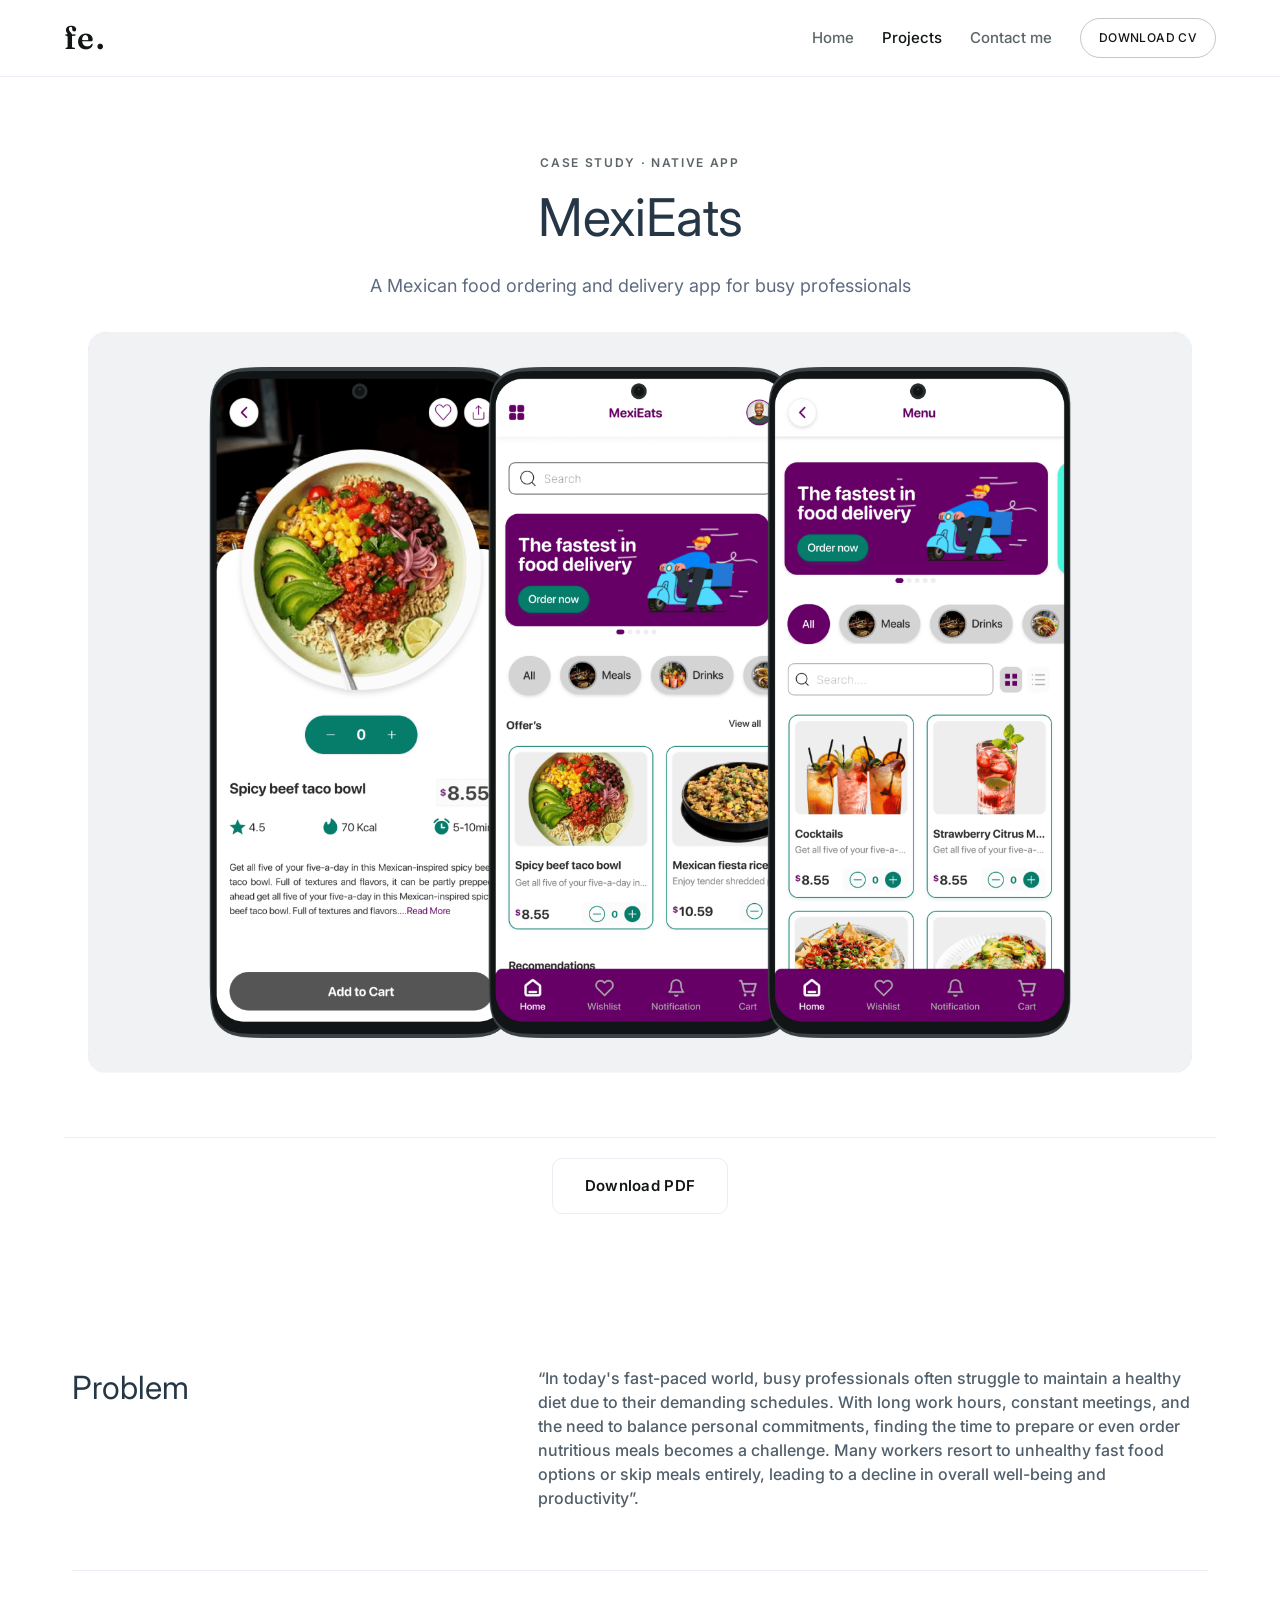
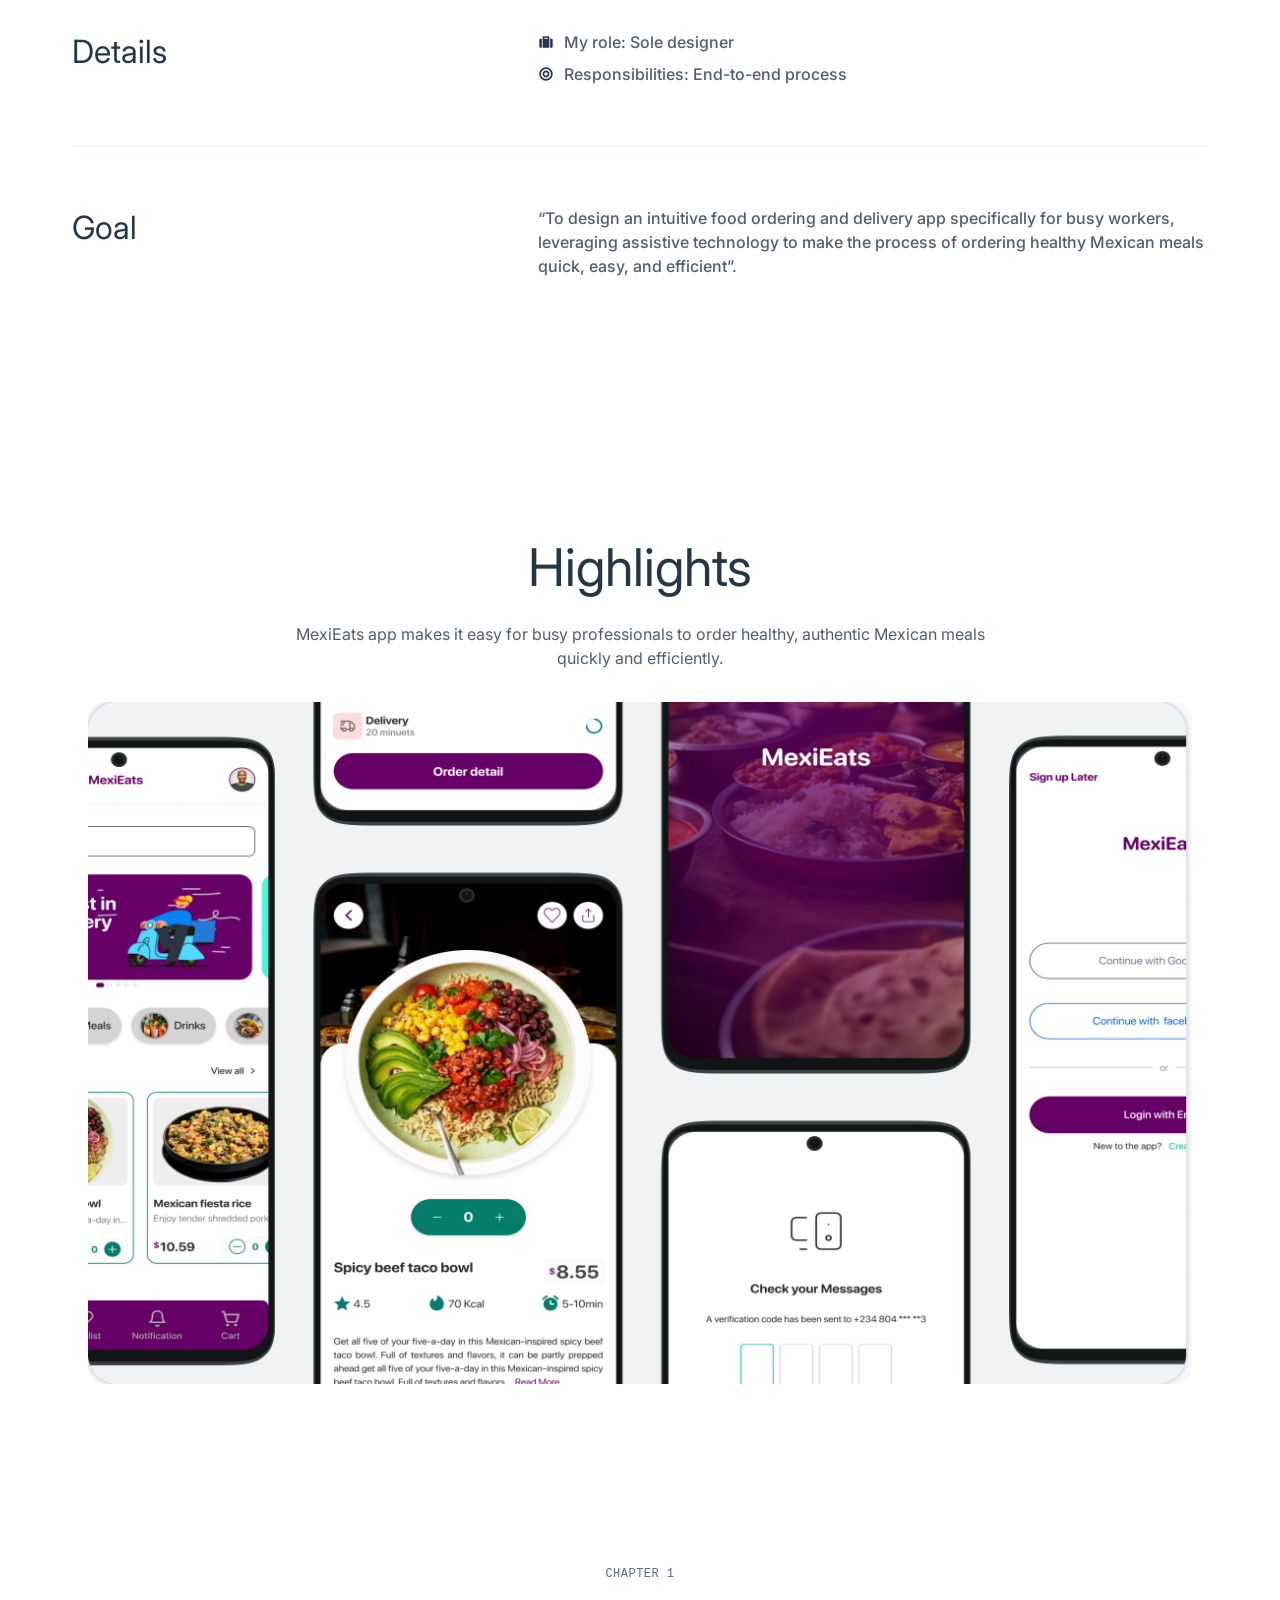
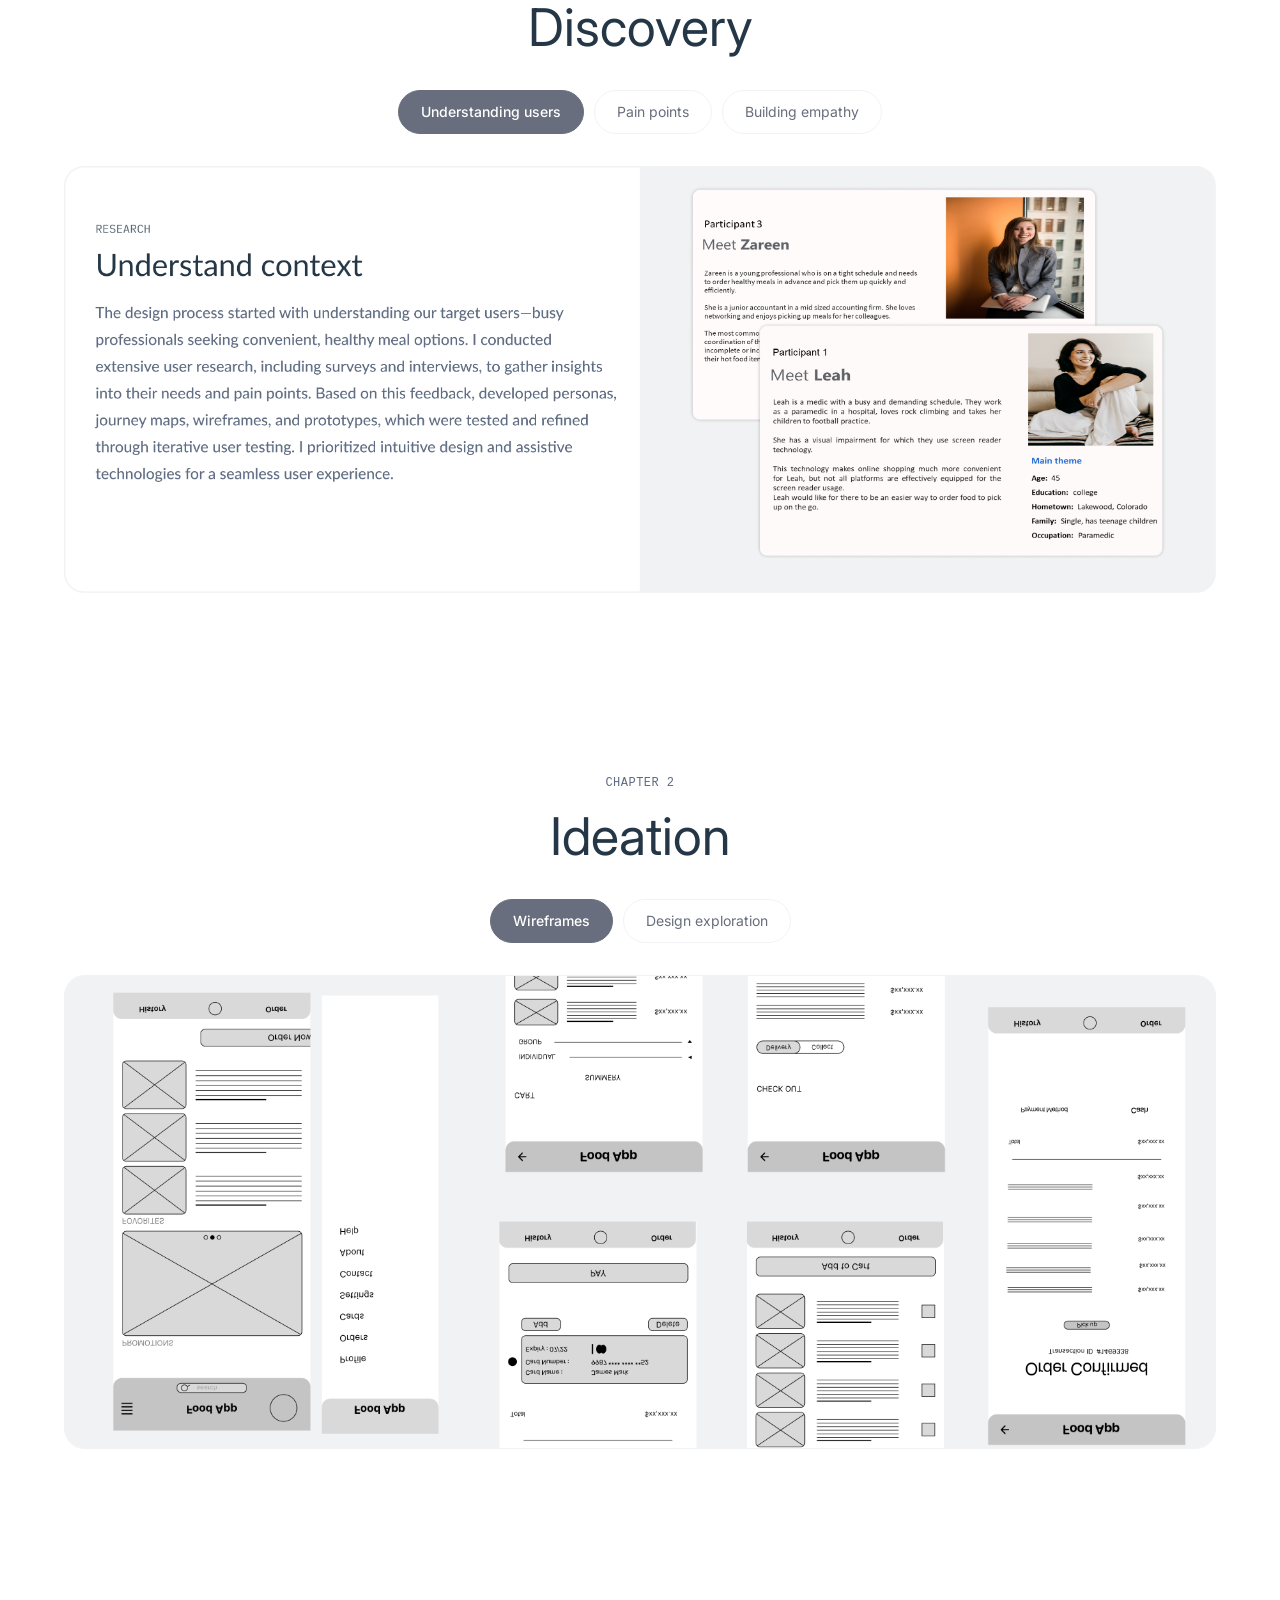
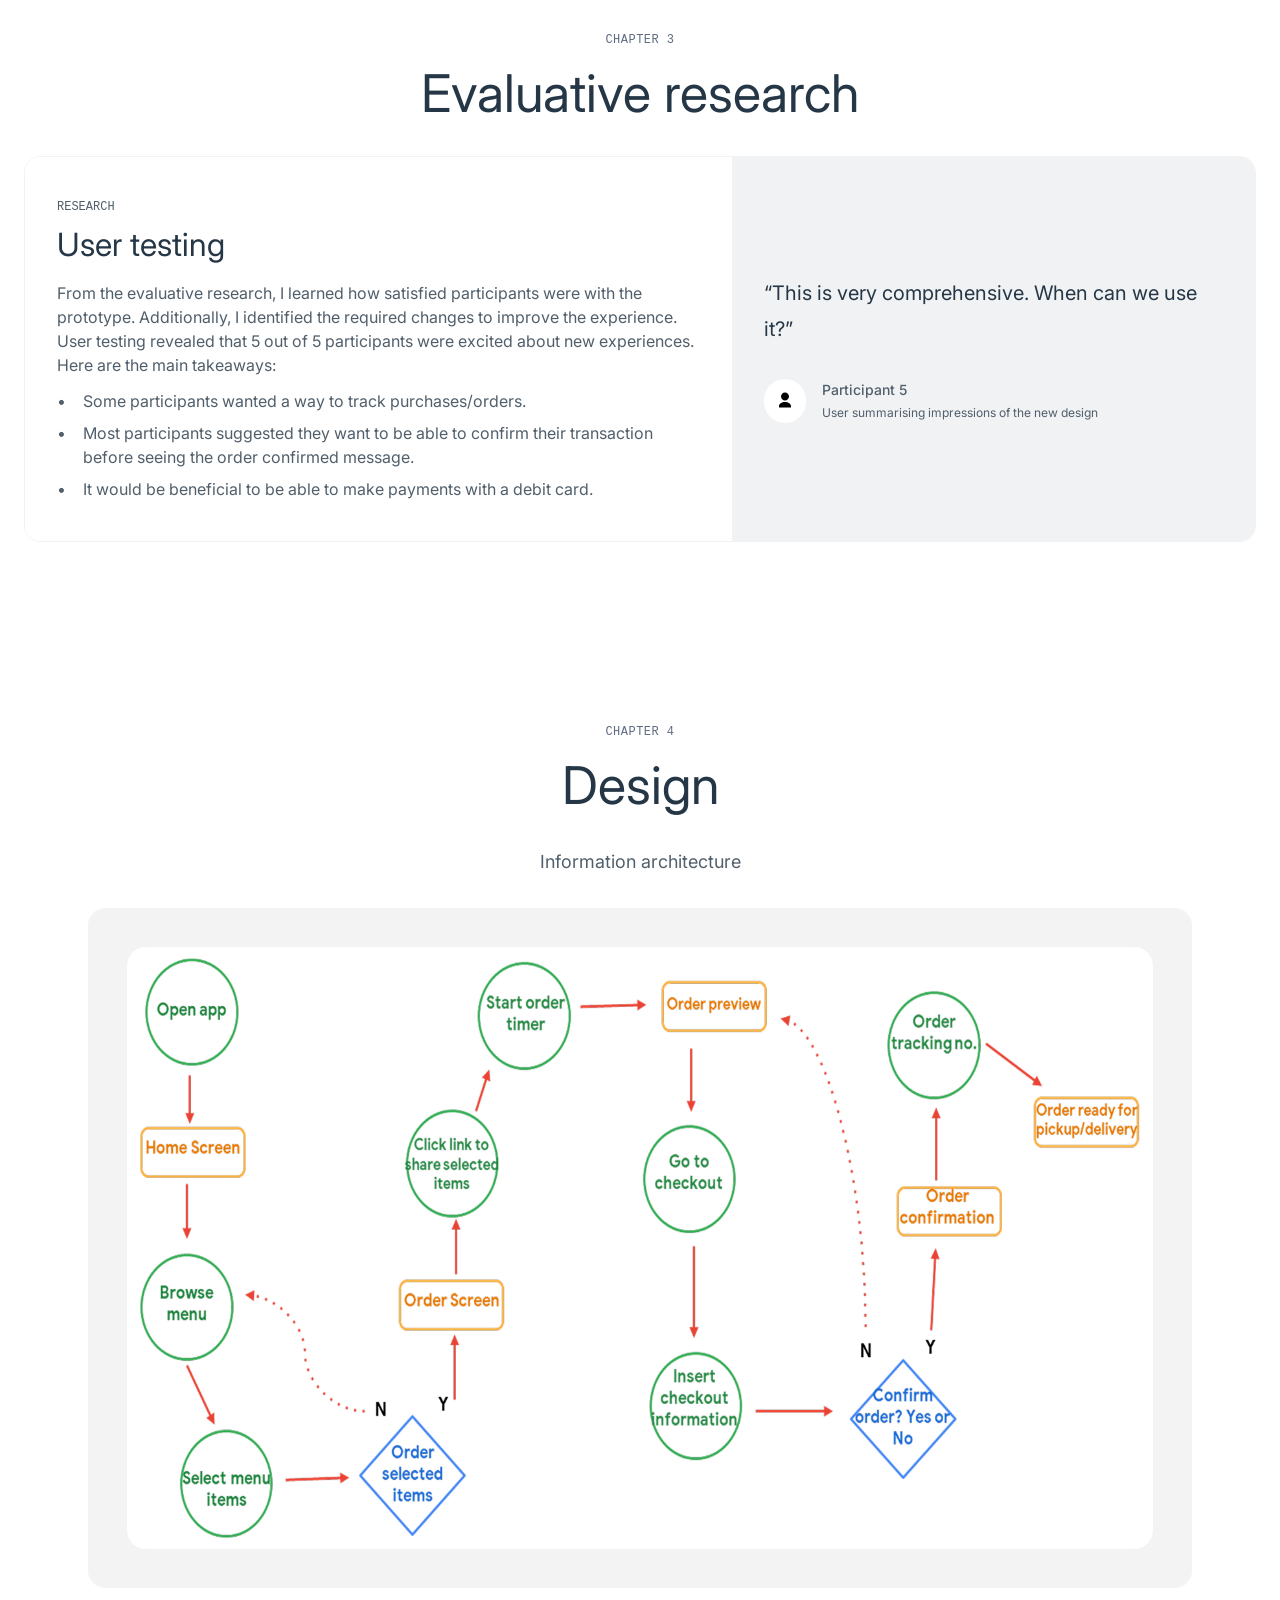
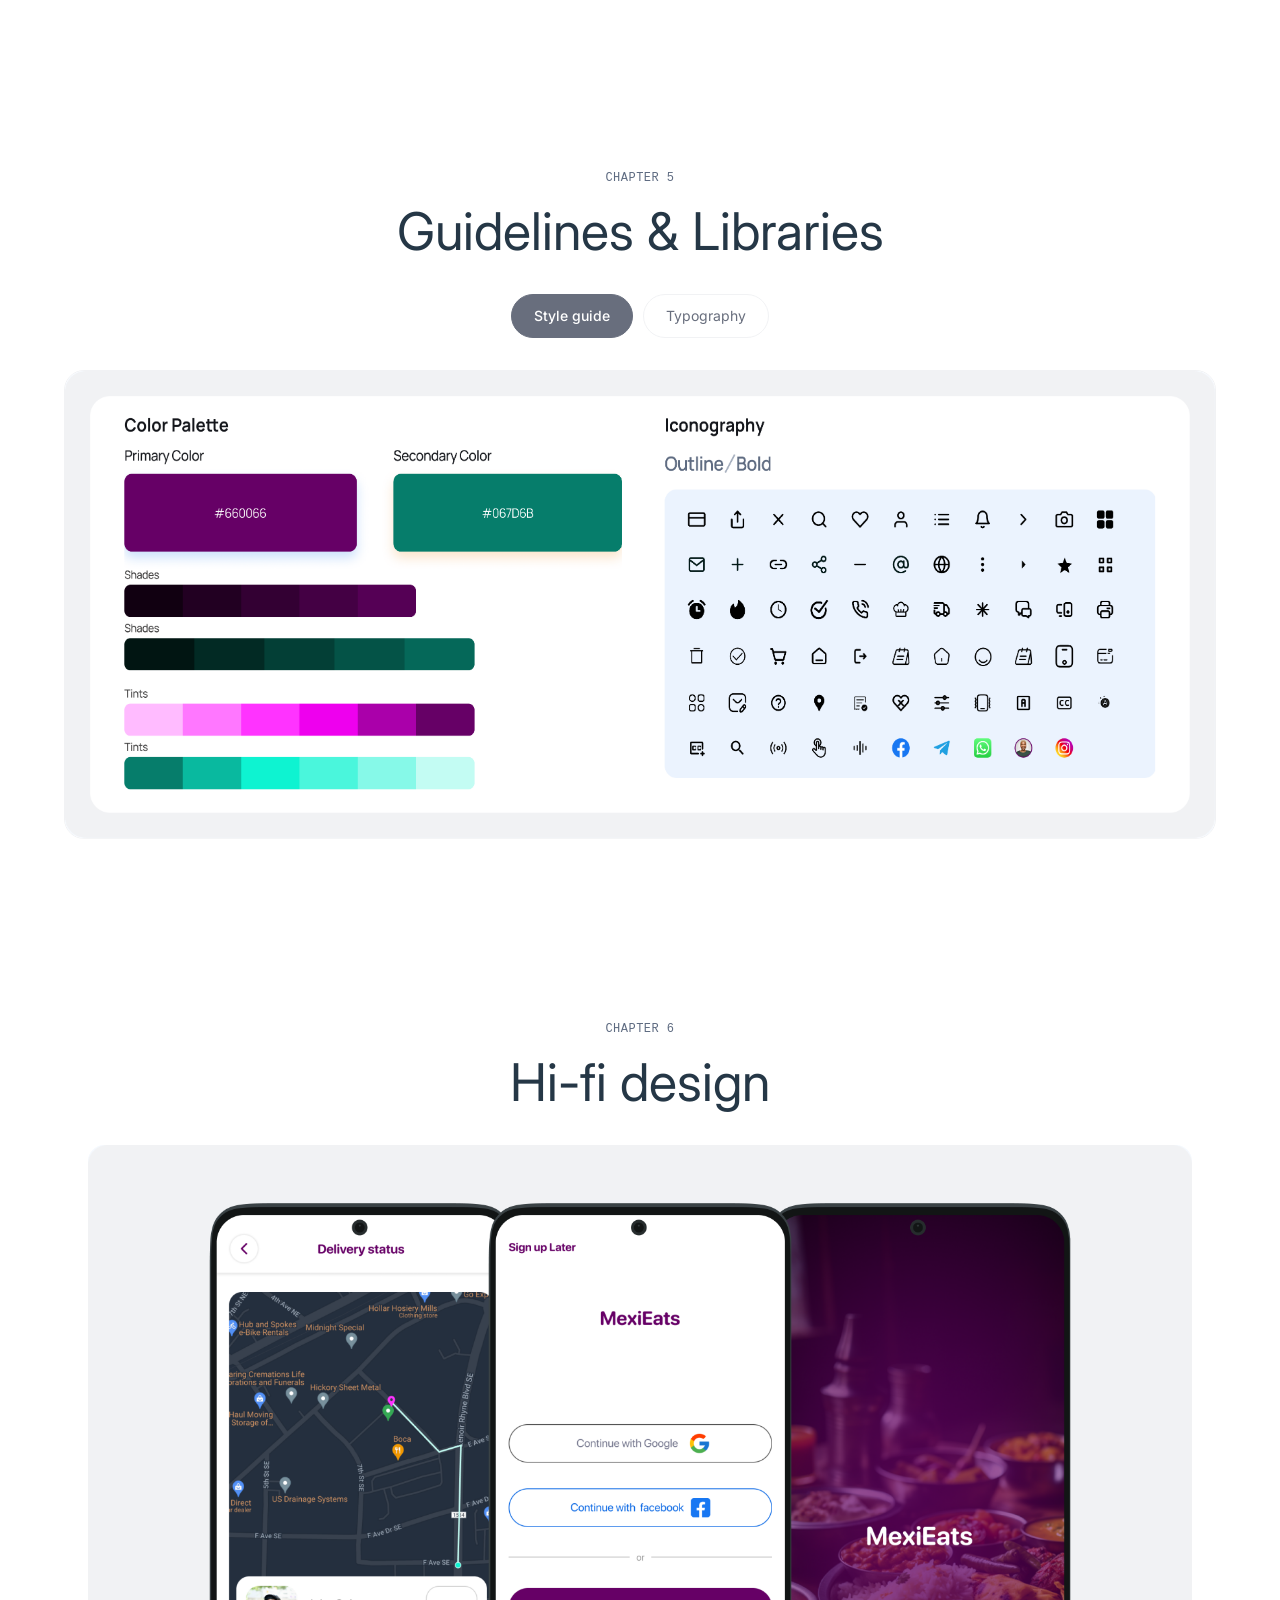
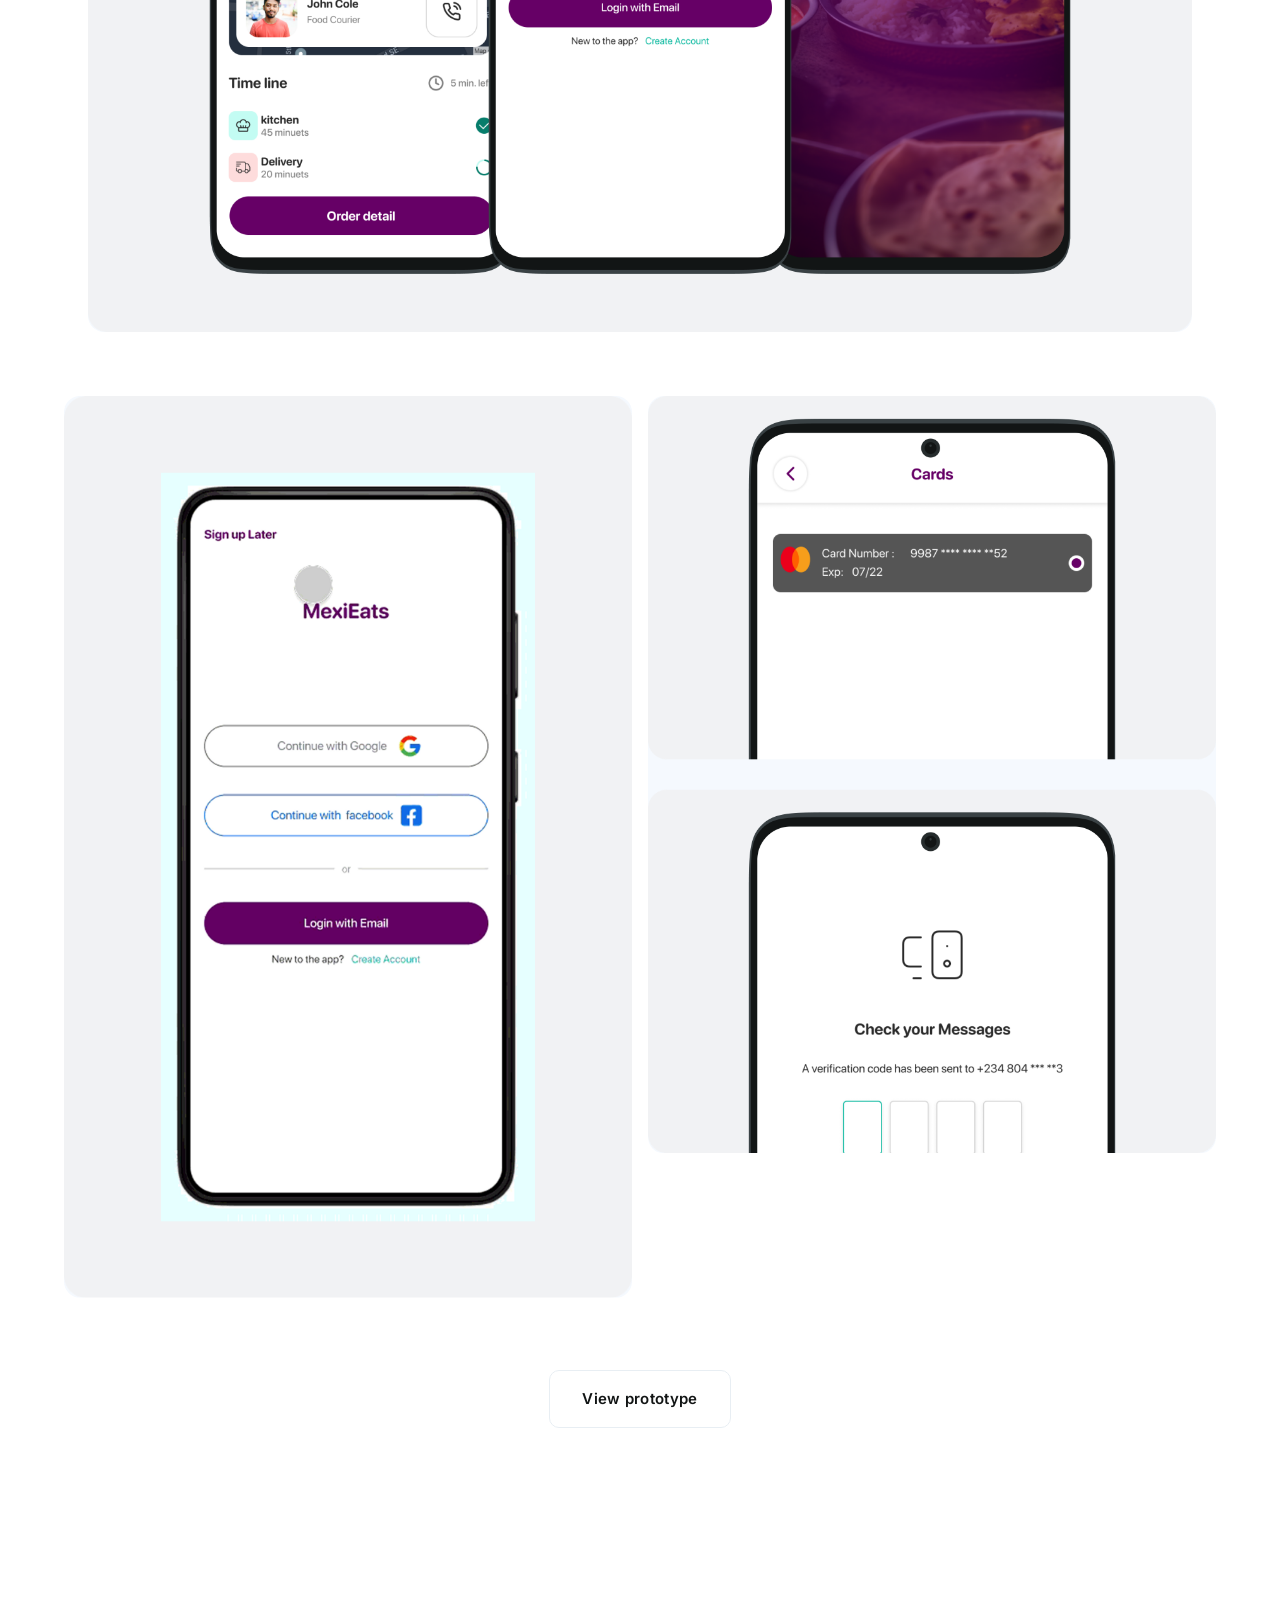
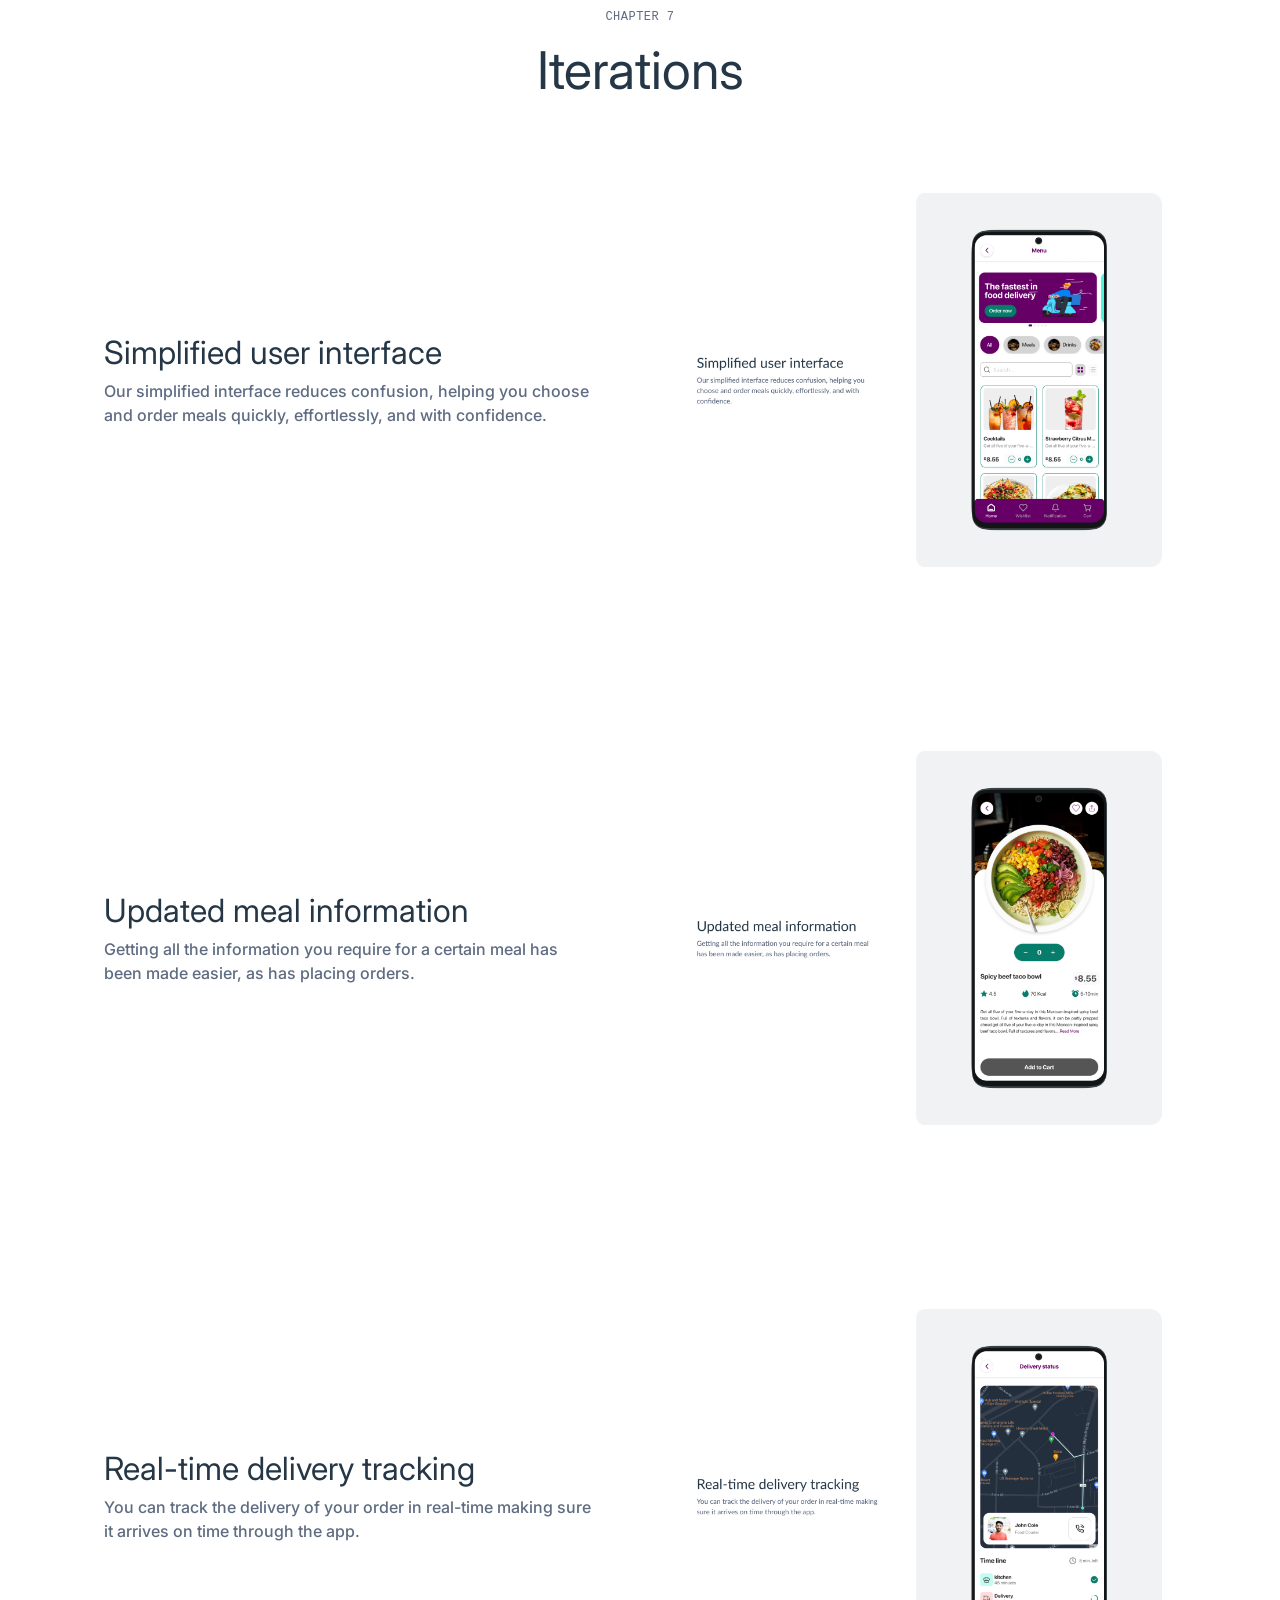
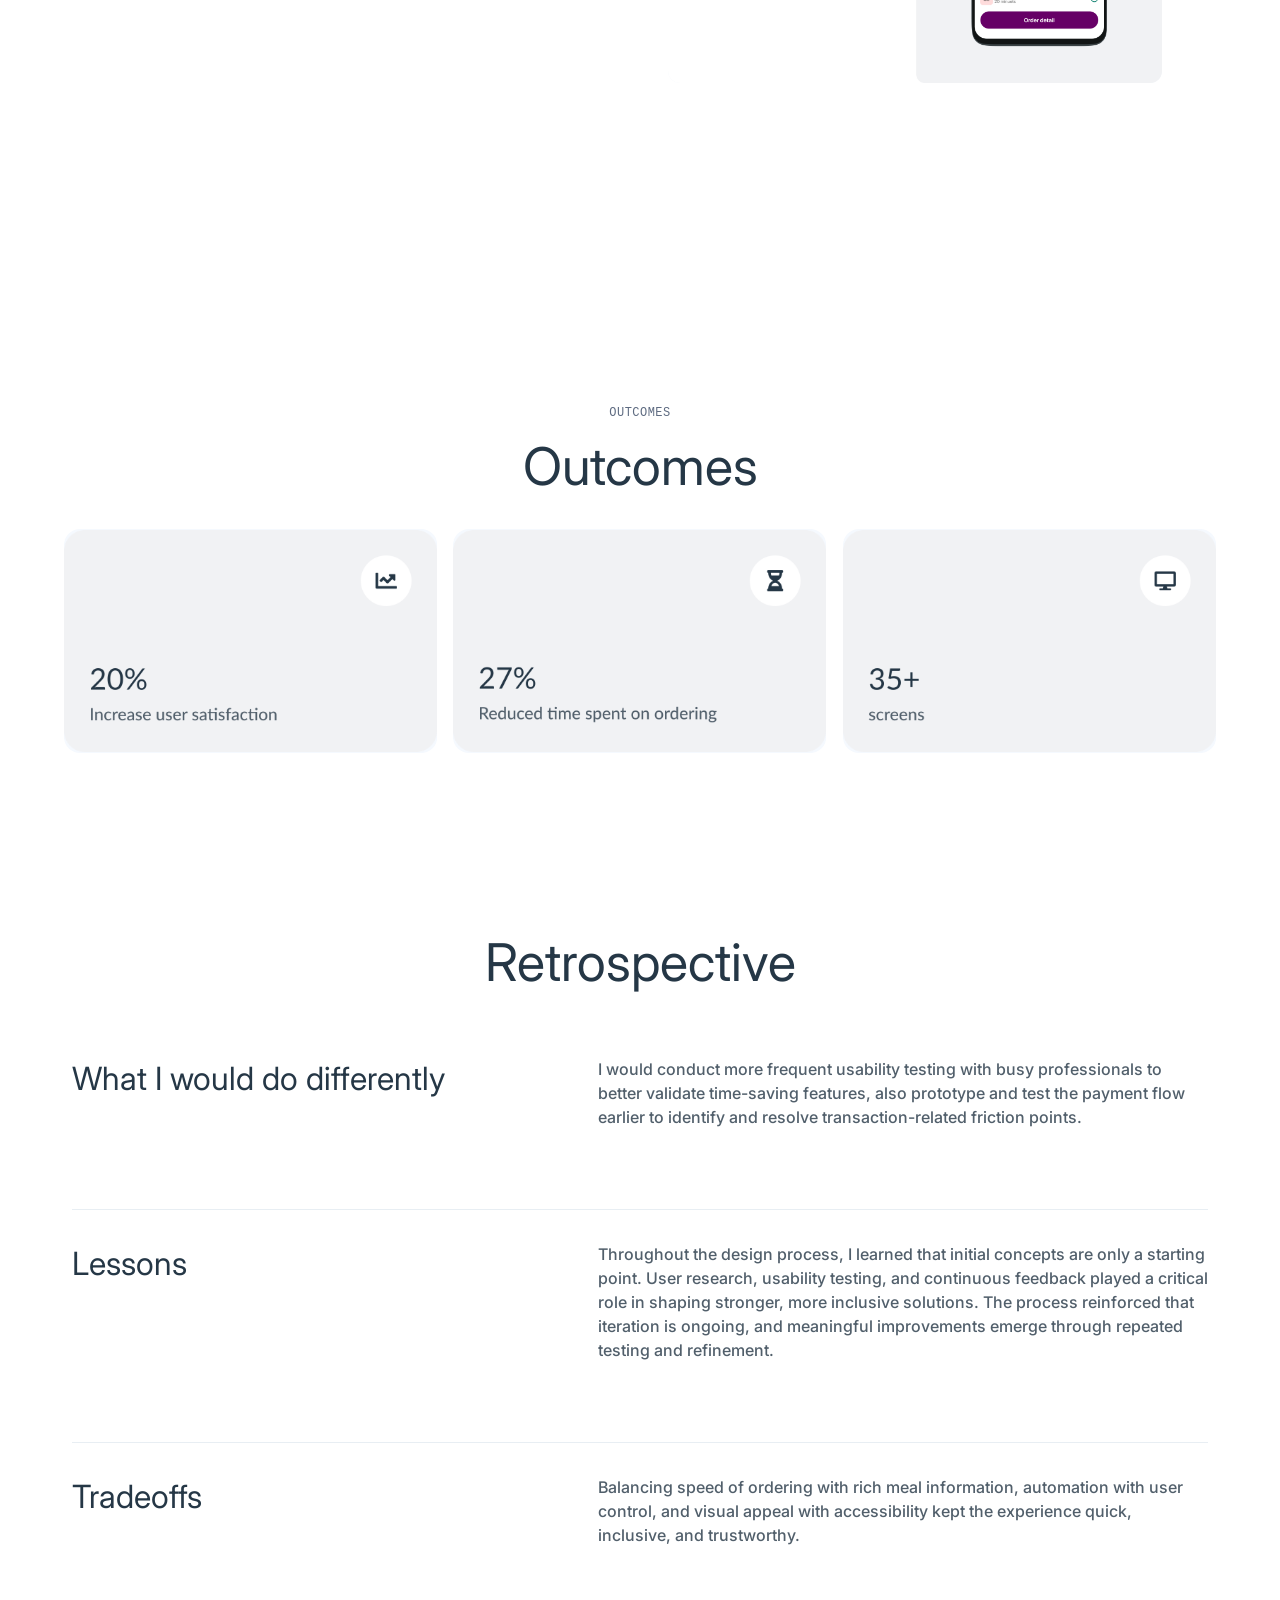
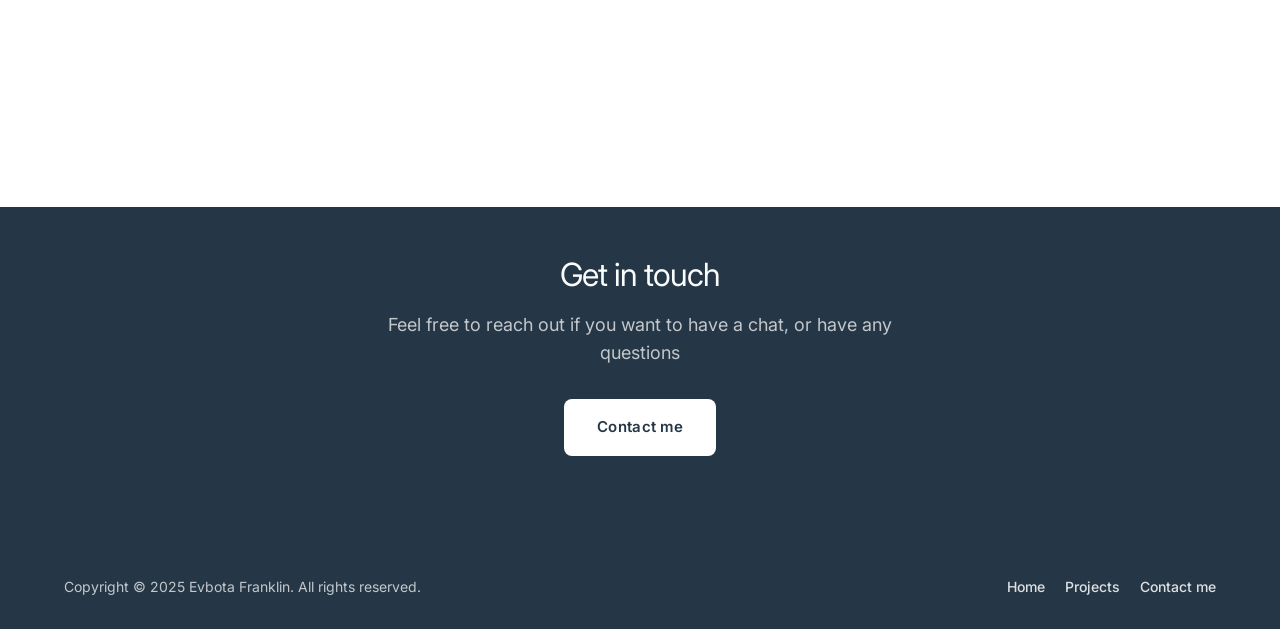
==== commit 86ca92c7: "Rebuild portfolio on white theme with full case studies Ship ReadWell, TheShop, and MexiEats case st" ====
--- a/case-study-mexieats.html
+++ b/case-study-mexieats.html
@@ -1,546 +1,362 @@
 <!doctype html>
-<!-- Made in Framer · framer.com ✨ -->
-<!-- Published Jun 24, 2026, 2:32 PM UTC -->
-<html dir="ltr">
-<head>
-	<meta charset="utf-8">
-	
-	
-	<script>try{if(localStorage.getItem("__framer_force_showing_editorbar_since")){const n=document.createElement("link");n.rel = "modulepreload";n.href="https://framer.com/edit/init.mjs";document.head.appendChild(n)}}catch(e){}</script>
-	<!-- Start of headStart -->
-    
-    <!-- End of headStart -->
-	<meta name="viewport" content="width=device-width">
-	<meta name="generator" content="Framer 7fda3e1">
-	<title>Portfolio-Frank Evbota</title>
-    <meta name="description" content="Portfolio-Frank Evbota">
-    <meta name="framer-search-index" content="https://framerusercontent.com/sites/LJ4ZNdZEOhKdNLLMYf503/searchIndex-h42K4zvBj3mk.json">
-    <meta name="framer-search-index-fallback" content="https://framerusercontent.com/sites/LJ4ZNdZEOhKdNLLMYf503/searchIndex-GF8IWpCdhF24.json">
-    <link href="https://framerusercontent.com/images/ZeX5qGnfsDvxmLu0qfascvLCXg.svg" rel="icon" media="(prefers-color-scheme: light)">
-    <link href="https://framerusercontent.com/images/pQgALD8rqybz90Gvq0ccO4GY.svg" rel="icon" media="(prefers-color-scheme: dark)">
-    <!-- Open Graph / Facebook -->
-    <meta property="og:type" content="website">
-    <meta property="og:title" content="Portfolio-Frank Evbota">
-    <meta property="og:description" content="Portfolio-Frank Evbota">
-    <!-- Twitter -->
-    <meta name="twitter:card" content="summary_large_image">
-    <meta name="twitter:title" content="Portfolio-Frank Evbota">
-    <meta name="twitter:description" content="Portfolio-Frank Evbota">
-	
-	<style data-framer-font-css>/* latin-ext */
-@font-face {
-  font-family: 'Lato';
-  font-style: normal;
-  font-weight: 400;
-  font-display: swap;
-  src: url(https://fonts.gstatic.com/s/lato/v25/S6uyw4BMUTPHjxAwXjeu.woff2) format('woff2');
-  unicode-range: U+0100-02BA, U+02BD-02C5, U+02C7-02CC, U+02CE-02D7, U+02DD-02FF, U+0304, U+0308, U+0329, U+1D00-1DBF, U+1E00-1E9F, U+1EF2-1EFF, U+2020, U+20A0-20AB, U+20AD-20C0, U+2113, U+2C60-2C7F, U+A720-A7FF;
-}
-/* latin */
-@font-face {
-  font-family: 'Lato';
-  font-style: normal;
-  font-weight: 400;
-  font-display: swap;
-  src: url(https://fonts.gstatic.com/s/lato/v25/S6uyw4BMUTPHjx4wXg.woff2) format('woff2');
-  unicode-range: U+0000-00FF, U+0131, U+0152-0153, U+02BB-02BC, U+02C6, U+02DA, U+02DC, U+0304, U+0308, U+0329, U+2000-206F, U+20AC, U+2122, U+2191, U+2193, U+2212, U+2215, U+FEFF, U+FFFD;
-}
-/* latin-ext */
-@font-face {
-  font-family: 'Lato';
-  font-style: normal;
-  font-weight: 700;
-  font-display: swap;
-  src: url(https://fonts.gstatic.com/s/lato/v25/S6u9w4BMUTPHh6UVSwaPGR_p.woff2) format('woff2');
-  unicode-range: U+0100-02BA, U+02BD-02C5, U+02C7-02CC, U+02CE-02D7, U+02DD-02FF, U+0304, U+0308, U+0329, U+1D00-1DBF, U+1E00-1E9F, U+1EF2-1EFF, U+2020, U+20A0-20AB, U+20AD-20C0, U+2113, U+2C60-2C7F, U+A720-A7FF;
-}
-/* latin */
-@font-face {
-  font-family: 'Lato';
-  font-style: normal;
-  font-weight: 700;
-  font-display: swap;
-  src: url(https://fonts.gstatic.com/s/lato/v25/S6u9w4BMUTPHh6UVSwiPGQ.woff2) format('woff2');
-  unicode-range: U+0000-00FF, U+0131, U+0152-0153, U+02BB-02BC, U+02C6, U+02DA, U+02DC, U+0304, U+0308, U+0329, U+2000-206F, U+20AC, U+2122, U+2191, U+2193, U+2212, U+2215, U+FEFF, U+FFFD;
-}
-/* cyrillic-ext */
-@font-face {
-  font-family: 'Manrope';
-  font-style: normal;
-  font-weight: 400;
-  font-display: swap;
-  src: url(https://fonts.gstatic.com/s/manrope/v20/xn7gYHE41ni1AdIRggqxSuXd.woff2) format('woff2');
-  unicode-range: U+0460-052F, U+1C80-1C8A, U+20B4, U+2DE0-2DFF, U+A640-A69F, U+FE2E-FE2F;
-}
-/* cyrillic */
-@font-face {
-  font-family: 'Manrope';
-  font-style: normal;
-  font-weight: 400;
-  font-display: swap;
-  src: url(https://fonts.gstatic.com/s/manrope/v20/xn7gYHE41ni1AdIRggOxSuXd.woff2) format('woff2');
-  unicode-range: U+0301, U+0400-045F, U+0490-0491, U+04B0-04B1, U+2116;
-}
-/* greek */
-@font-face {
-  font-family: 'Manrope';
-  font-style: normal;
-  font-weight: 400;
-  font-display: swap;
-  src: url(https://fonts.gstatic.com/s/manrope/v20/xn7gYHE41ni1AdIRggSxSuXd.woff2) format('woff2');
-  unicode-range: U+0370-0377, U+037A-037F, U+0384-038A, U+038C, U+038E-03A1, U+03A3-03FF;
-}
-/* vietnamese */
-@font-face {
-  font-family: 'Manrope';
-  font-style: normal;
-  font-weight: 400;
-  font-display: swap;
-  src: url(https://fonts.gstatic.com/s/manrope/v20/xn7gYHE41ni1AdIRggixSuXd.woff2) format('woff2');
-  unicode-range: U+0102-0103, U+0110-0111, U+0128-0129, U+0168-0169, U+01A0-01A1, U+01AF-01B0, U+0300-0301, U+0303-0304, U+0308-0309, U+0323, U+0329, U+1EA0-1EF9, U+20AB;
-}
-/* latin-ext */
-@font-face {
-  font-family: 'Manrope';
-  font-style: normal;
-  font-weight: 400;
-  font-display: swap;
-  src: url(https://fonts.gstatic.com/s/manrope/v20/xn7gYHE41ni1AdIRggmxSuXd.woff2) format('woff2');
-  unicode-range: U+0100-02BA, U+02BD-02C5, U+02C7-02CC, U+02CE-02D7, U+02DD-02FF, U+0304, U+0308, U+0329, U+1D00-1DBF, U+1E00-1E9F, U+1EF2-1EFF, U+2020, U+20A0-20AB, U+20AD-20C0, U+2113, U+2C60-2C7F, U+A720-A7FF;
-}
-/* latin */
-@font-face {
-  font-family: 'Manrope';
-  font-style: normal;
-  font-weight: 400;
-  font-display: swap;
-  src: url(https://fonts.gstatic.com/s/manrope/v20/xn7gYHE41ni1AdIRggexSg.woff2) format('woff2');
-  unicode-range: U+0000-00FF, U+0131, U+0152-0153, U+02BB-02BC, U+02C6, U+02DA, U+02DC, U+0304, U+0308, U+0329, U+2000-206F, U+20AC, U+2122, U+2191, U+2193, U+2212, U+2215, U+FEFF, U+FFFD;
-}
-/* cyrillic-ext */
-@font-face {
-  font-family: 'Manrope';
-  font-style: normal;
-  font-weight: 500;
-  font-display: swap;
-  src: url(https://fonts.gstatic.com/s/manrope/v20/xn7gYHE41ni1AdIRggqxSuXd.woff2) format('woff2');
-  unicode-range: U+0460-052F, U+1C80-1C8A, U+20B4, U+2DE0-2DFF, U+A640-A69F, U+FE2E-FE2F;
-}
-/* cyrillic */
-@font-face {
-  font-family: 'Manrope';
-  font-style: normal;
-  font-weight: 500;
-  font-display: swap;
-  src: url(https://fonts.gstatic.com/s/manrope/v20/xn7gYHE41ni1AdIRggOxSuXd.woff2) format('woff2');
-  unicode-range: U+0301, U+0400-045F, U+0490-0491, U+04B0-04B1, U+2116;
-}
-/* greek */
-@font-face {
-  font-family: 'Manrope';
-  font-style: normal;
-  font-weight: 500;
-  font-display: swap;
-  src: url(https://fonts.gstatic.com/s/manrope/v20/xn7gYHE41ni1AdIRggSxSuXd.woff2) format('woff2');
-  unicode-range: U+0370-0377, U+037A-037F, U+0384-038A, U+038C, U+038E-03A1, U+03A3-03FF;
-}
-/* vietnamese */
-@font-face {
-  font-family: 'Manrope';
-  font-style: normal;
-  font-weight: 500;
-  font-display: swap;
-  src: url(https://fonts.gstatic.com/s/manrope/v20/xn7gYHE41ni1AdIRggixSuXd.woff2) format('woff2');
-  unicode-range: U+0102-0103, U+0110-0111, U+0128-0129, U+0168-0169, U+01A0-01A1, U+01AF-01B0, U+0300-0301, U+0303-0304, U+0308-0309, U+0323, U+0329, U+1EA0-1EF9, U+20AB;
-}
-/* latin-ext */
-@font-face {
-  font-family: 'Manrope';
-  font-style: normal;
-  font-weight: 500;
-  font-display: swap;
-  src: url(https://fonts.gstatic.com/s/manrope/v20/xn7gYHE41ni1AdIRggmxSuXd.woff2) format('woff2');
-  unicode-range: U+0100-02BA, U+02BD-02C5, U+02C7-02CC, U+02CE-02D7, U+02DD-02FF, U+0304, U+0308, U+0329, U+1D00-1DBF, U+1E00-1E9F, U+1EF2-1EFF, U+2020, U+20A0-20AB, U+20AD-20C0, U+2113, U+2C60-2C7F, U+A720-A7FF;
-}
-/* latin */
-@font-face {
-  font-family: 'Manrope';
-  font-style: normal;
-  font-weight: 500;
-  font-display: swap;
-  src: url(https://fonts.gstatic.com/s/manrope/v20/xn7gYHE41ni1AdIRggexSg.woff2) format('woff2');
-  unicode-range: U+0000-00FF, U+0131, U+0152-0153, U+02BB-02BC, U+02C6, U+02DA, U+02DC, U+0304, U+0308, U+0329, U+2000-206F, U+20AC, U+2122, U+2191, U+2193, U+2212, U+2215, U+FEFF, U+FFFD;
-}
-/* cyrillic-ext */
-@font-face {
-  font-family: 'Manrope';
-  font-style: normal;
-  font-weight: 600;
-  font-display: swap;
-  src: url(https://fonts.gstatic.com/s/manrope/v20/xn7gYHE41ni1AdIRggqxSuXd.woff2) format('woff2');
-  unicode-range: U+0460-052F, U+1C80-1C8A, U+20B4, U+2DE0-2DFF, U+A640-A69F, U+FE2E-FE2F;
-}
-/* cyrillic */
-@font-face {
-  font-family: 'Manrope';
-  font-style: normal;
-  font-weight: 600;
-  font-display: swap;
-  src: url(https://fonts.gstatic.com/s/manrope/v20/xn7gYHE41ni1AdIRggOxSuXd.woff2) format('woff2');
-  unicode-range: U+0301, U+0400-045F, U+0490-0491, U+04B0-04B1, U+2116;
-}
-/* greek */
-@font-face {
-  font-family: 'Manrope';
-  font-style: normal;
-  font-weight: 600;
-  font-display: swap;
-  src: url(https://fonts.gstatic.com/s/manrope/v20/xn7gYHE41ni1AdIRggSxSuXd.woff2) format('woff2');
-  unicode-range: U+0370-0377, U+037A-037F, U+0384-038A, U+038C, U+038E-03A1, U+03A3-03FF;
-}
-/* vietnamese */
-@font-face {
-  font-family: 'Manrope';
-  font-style: normal;
-  font-weight: 600;
-  font-display: swap;
-  src: url(https://fonts.gstatic.com/s/manrope/v20/xn7gYHE41ni1AdIRggixSuXd.woff2) format('woff2');
-  unicode-range: U+0102-0103, U+0110-0111, U+0128-0129, U+0168-0169, U+01A0-01A1, U+01AF-01B0, U+0300-0301, U+0303-0304, U+0308-0309, U+0323, U+0329, U+1EA0-1EF9, U+20AB;
-}
-/* latin-ext */
-@font-face {
-  font-family: 'Manrope';
-  font-style: normal;
-  font-weight: 600;
-  font-display: swap;
-  src: url(https://fonts.gstatic.com/s/manrope/v20/xn7gYHE41ni1AdIRggmxSuXd.woff2) format('woff2');
-  unicode-range: U+0100-02BA, U+02BD-02C5, U+02C7-02CC, U+02CE-02D7, U+02DD-02FF, U+0304, U+0308, U+0329, U+1D00-1DBF, U+1E00-1E9F, U+1EF2-1EFF, U+2020, U+20A0-20AB, U+20AD-20C0, U+2113, U+2C60-2C7F, U+A720-A7FF;
-}
-/* latin */
-@font-face {
-  font-family: 'Manrope';
-  font-style: normal;
-  font-weight: 600;
-  font-display: swap;
-  src: url(https://fonts.gstatic.com/s/manrope/v20/xn7gYHE41ni1AdIRggexSg.woff2) format('woff2');
-  unicode-range: U+0000-00FF, U+0131, U+0152-0153, U+02BB-02BC, U+02C6, U+02DA, U+02DC, U+0304, U+0308, U+0329, U+2000-206F, U+20AC, U+2122, U+2191, U+2193, U+2212, U+2215, U+FEFF, U+FFFD;
-}
-/* cyrillic-ext */
-@font-face {
-  font-family: 'Manrope';
-  font-style: normal;
-  font-weight: 700;
-  font-display: swap;
-  src: url(https://fonts.gstatic.com/s/manrope/v20/xn7gYHE41ni1AdIRggqxSuXd.woff2) format('woff2');
-  unicode-range: U+0460-052F, U+1C80-1C8A, U+20B4, U+2DE0-2DFF, U+A640-A69F, U+FE2E-FE2F;
-}
-/* cyrillic */
-@font-face {
-  font-family: 'Manrope';
-  font-style: normal;
-  font-weight: 700;
-  font-display: swap;
-  src: url(https://fonts.gstatic.com/s/manrope/v20/xn7gYHE41ni1AdIRggOxSuXd.woff2) format('woff2');
-  unicode-range: U+0301, U+0400-045F, U+0490-0491, U+04B0-04B1, U+2116;
-}
-/* greek */
-@font-face {
-  font-family: 'Manrope';
-  font-style: normal;
-  font-weight: 700;
-  font-display: swap;
-  src: url(https://fonts.gstatic.com/s/manrope/v20/xn7gYHE41ni1AdIRggSxSuXd.woff2) format('woff2');
-  unicode-range: U+0370-0377, U+037A-037F, U+0384-038A, U+038C, U+038E-03A1, U+03A3-03FF;
-}
-/* vietnamese */
-@font-face {
-  font-family: 'Manrope';
-  font-style: normal;
-  font-weight: 700;
-  font-display: swap;
-  src: url(https://fonts.gstatic.com/s/manrope/v20/xn7gYHE41ni1AdIRggixSuXd.woff2) format('woff2');
-  unicode-range: U+0102-0103, U+0110-0111, U+0128-0129, U+0168-0169, U+01A0-01A1, U+01AF-01B0, U+0300-0301, U+0303-0304, U+0308-0309, U+0323, U+0329, U+1EA0-1EF9, U+20AB;
-}
-/* latin-ext */
-@font-face {
-  font-family: 'Manrope';
-  font-style: normal;
-  font-weight: 700;
-  font-display: swap;
-  src: url(https://fonts.gstatic.com/s/manrope/v20/xn7gYHE41ni1AdIRggmxSuXd.woff2) format('woff2');
-  unicode-range: U+0100-02BA, U+02BD-02C5, U+02C7-02CC, U+02CE-02D7, U+02DD-02FF, U+0304, U+0308, U+0329, U+1D00-1DBF, U+1E00-1E9F, U+1EF2-1EFF, U+2020, U+20A0-20AB, U+20AD-20C0, U+2113, U+2C60-2C7F, U+A720-A7FF;
-}
-/* latin */
-@font-face {
-  font-family: 'Manrope';
-  font-style: normal;
-  font-weight: 700;
-  font-display: swap;
-  src: url(https://fonts.gstatic.com/s/manrope/v20/xn7gYHE41ni1AdIRggexSg.woff2) format('woff2');
-  unicode-range: U+0000-00FF, U+0131, U+0152-0153, U+02BB-02BC, U+02C6, U+02DA, U+02DC, U+0304, U+0308, U+0329, U+2000-206F, U+20AC, U+2122, U+2191, U+2193, U+2212, U+2215, U+FEFF, U+FFFD;
-}
-/* cyrillic-ext */
-@font-face {
-  font-family: 'Montserrat';
-  font-style: normal;
-  font-weight: 600;
-  font-display: swap;
-  src: url(https://fonts.gstatic.com/s/montserrat/v31/JTUHjIg1_i6t8kCHKm4532VJOt5-QNFgpCu173w0aXpsog.woff2) format('woff2');
-  unicode-range: U+0460-052F, U+1C80-1C8A, U+20B4, U+2DE0-2DFF, U+A640-A69F, U+FE2E-FE2F;
-}
-/* cyrillic */
-@font-face {
-  font-family: 'Montserrat';
-  font-style: normal;
-  font-weight: 600;
-  font-display: swap;
-  src: url(https://fonts.gstatic.com/s/montserrat/v31/JTUHjIg1_i6t8kCHKm4532VJOt5-QNFgpCu173w9aXpsog.woff2) format('woff2');
-  unicode-range: U+0301, U+0400-045F, U+0490-0491, U+04B0-04B1, U+2116;
-}
-/* vietnamese */
-@font-face {
-  font-family: 'Montserrat';
-  font-style: normal;
-  font-weight: 600;
-  font-display: swap;
-  src: url(https://fonts.gstatic.com/s/montserrat/v31/JTUHjIg1_i6t8kCHKm4532VJOt5-QNFgpCu173w2aXpsog.woff2) format('woff2');
-  unicode-range: U+0102-0103, U+0110-0111, U+0128-0129, U+0168-0169, U+01A0-01A1, U+01AF-01B0, U+0300-0301, U+0303-0304, U+0308-0309, U+0323, U+0329, U+1EA0-1EF9, U+20AB;
-}
-/* latin-ext */
-@font-face {
-  font-family: 'Montserrat';
-  font-style: normal;
-  font-weight: 600;
-  font-display: swap;
-  src: url(https://fonts.gstatic.com/s/montserrat/v31/JTUHjIg1_i6t8kCHKm4532VJOt5-QNFgpCu173w3aXpsog.woff2) format('woff2');
-  unicode-range: U+0100-02BA, U+02BD-02C5, U+02C7-02CC, U+02CE-02D7, U+02DD-02FF, U+0304, U+0308, U+0329, U+1D00-1DBF, U+1E00-1E9F, U+1EF2-1EFF, U+2020, U+20A0-20AB, U+20AD-20C0, U+2113, U+2C60-2C7F, U+A720-A7FF;
-}
-/* latin */
-@font-face {
-  font-family: 'Montserrat';
-  font-style: normal;
-  font-weight: 600;
-  font-display: swap;
-  src: url(https://fonts.gstatic.com/s/montserrat/v31/JTUHjIg1_i6t8kCHKm4532VJOt5-QNFgpCu173w5aXo.woff2) format('woff2');
-  unicode-range: U+0000-00FF, U+0131, U+0152-0153, U+02BB-02BC, U+02C6, U+02DA, U+02DC, U+0304, U+0308, U+0329, U+2000-206F, U+20AC, U+2122, U+2191, U+2193, U+2212, U+2215, U+FEFF, U+FFFD;
-}
-/* cyrillic-ext */
-@font-face {
-  font-family: 'IBM Plex Mono';
-  font-style: normal;
-  font-weight: 400;
-  src: url(https://fonts.gstatic.com/s/ibmplexmono/v20/-F63fjptAgt5VM-kVkqdyU8n1iIq129k.woff2) format('woff2');
-  unicode-range: U+0460-052F, U+1C80-1C8A, U+20B4, U+2DE0-2DFF, U+A640-A69F, U+FE2E-FE2F;
-}
-/* cyrillic */
-@font-face {
-  font-family: 'IBM Plex Mono';
-  font-style: normal;
-  font-weight: 400;
-  src: url(https://fonts.gstatic.com/s/ibmplexmono/v20/-F63fjptAgt5VM-kVkqdyU8n1isq129k.woff2) format('woff2');
-  unicode-range: U+0301, U+0400-045F, U+0490-0491, U+04B0-04B1, U+2116;
-}
-/* vietnamese */
-@font-face {
-  font-family: 'IBM Plex Mono';
-  font-style: normal;
-  font-weight: 400;
-  src: url(https://fonts.gstatic.com/s/ibmplexmono/v20/-F63fjptAgt5VM-kVkqdyU8n1iAq129k.woff2) format('woff2');
-  unicode-range: U+0102-0103, U+0110-0111, U+0128-0129, U+0168-0169, U+01A0-01A1, U+01AF-01B0, U+0300-0301, U+0303-0304, U+0308-0309, U+0323, U+0329, U+1EA0-1EF9, U+20AB;
-}
-/* latin-ext */
-@font-face {
-  font-family: 'IBM Plex Mono';
-  font-style: normal;
-  font-weight: 400;
-  src: url(https://fonts.gstatic.com/s/ibmplexmono/v20/-F63fjptAgt5VM-kVkqdyU8n1iEq129k.woff2) format('woff2');
-  unicode-range: U+0100-02BA, U+02BD-02C5, U+02C7-02CC, U+02CE-02D7, U+02DD-02FF, U+0304, U+0308, U+0329, U+1D00-1DBF, U+1E00-1E9F, U+1EF2-1EFF, U+2020, U+20A0-20AB, U+20AD-20C0, U+2113, U+2C60-2C7F, U+A720-A7FF;
-}
-/* latin */
-@font-face {
-  font-family: 'IBM Plex Mono';
-  font-style: normal;
-  font-weight: 400;
-  src: url(https://fonts.gstatic.com/s/ibmplexmono/v20/-F63fjptAgt5VM-kVkqdyU8n1i8q1w.woff2) format('woff2');
-  unicode-range: U+0000-00FF, U+0131, U+0152-0153, U+02BB-02BC, U+02C6, U+02DA, U+02DC, U+0304, U+0308, U+0329, U+2000-206F, U+20AC, U+2122, U+2191, U+2193, U+2212, U+2215, U+FEFF, U+FFFD;
-}
-
-@font-face { font-family: "Inter"; src: url("https://framerusercontent.com/assets/5A3Ce6C9YYmCjpQx9M4inSaKU.woff2"); font-display: swap; font-style: normal; font-weight: 500; unicode-range: U+0460-052F, U+1C80-1C88, U+20B4, U+2DE0-2DFF, U+A640-A69F, U+FE2E-FE2F }
-@font-face { font-family: "Inter"; src: url("https://framerusercontent.com/assets/Qx95Xyt0Ka3SGhinnbXIGpEIyP4.woff2"); font-display: swap; font-style: normal; font-weight: 500; unicode-range: U+0301, U+0400-045F, U+0490-0491, U+04B0-04B1, U+2116 }
-@font-face { font-family: "Inter"; src: url("https://framerusercontent.com/assets/6mJuEAguuIuMog10gGvH5d3cl8.woff2"); font-display: swap; font-style: normal; font-weight: 500; unicode-range: U+1F00-1FFF }
-@font-face { font-family: "Inter"; src: url("https://framerusercontent.com/assets/xYYWaj7wCU5zSQH0eXvSaS19wo.woff2"); font-display: swap; font-style: normal; font-weight: 500; unicode-range: U+0370-03FF }
-@font-face { font-family: "Inter"; src: url("https://framerusercontent.com/assets/otTaNuNpVK4RbdlT7zDDdKvQBA.woff2"); font-display: swap; font-style: normal; font-weight: 500; unicode-range: U+0100-024F, U+0259, U+1E00-1EFF, U+2020, U+20A0-20AB, U+20AD-20CF, U+2113, U+2C60-2C7F, U+A720-A7FF }
-@font-face { font-family: "Inter"; src: url("https://framerusercontent.com/assets/UjlFhCnUjxhNfep4oYBPqnEssyo.woff2"); font-display: swap; font-style: normal; font-weight: 500; unicode-range: U+0000-00FF, U+0131, U+0152-0153, U+02BB-02BC, U+02C6, U+02DA, U+02DC, U+2000-206F, U+2070, U+2074-207E, U+2080-208E, U+20AC, U+2122, U+2191, U+2193, U+2212, U+2215, U+FEFF, U+FFFD }
-@font-face { font-family: "Inter"; src: url("https://framerusercontent.com/assets/DolVirEGb34pEXEp8t8FQBSK4.woff2"); font-display: swap; font-style: normal; font-weight: 500; unicode-range: U+0102-0103, U+0110-0111, U+0128-0129, U+0168-0169, U+01A0-01A1, U+01AF-01B0, U+1EA0-1EF9, U+20AB }
-@font-face { font-family: "Inter"; src: url("https://framerusercontent.com/assets/5vvr9Vy74if2I6bQbJvbw7SY1pQ.woff2"); font-display: swap; font-style: normal; font-weight: 400; unicode-range: U+0460-052F, U+1C80-1C88, U+20B4, U+2DE0-2DFF, U+A640-A69F, U+FE2E-FE2F }
-@font-face { font-family: "Inter"; src: url("https://framerusercontent.com/assets/EOr0mi4hNtlgWNn9if640EZzXCo.woff2"); font-display: swap; font-style: normal; font-weight: 400; unicode-range: U+0301, U+0400-045F, U+0490-0491, U+04B0-04B1, U+2116 }
-@font-face { font-family: "Inter"; src: url("https://framerusercontent.com/assets/Y9k9QrlZAqio88Klkmbd8VoMQc.woff2"); font-display: swap; font-style: normal; font-weight: 400; unicode-range: U+1F00-1FFF }
-@font-face { font-family: "Inter"; src: url("https://framerusercontent.com/assets/OYrD2tBIBPvoJXiIHnLoOXnY9M.woff2"); font-display: swap; font-style: normal; font-weight: 400; unicode-range: U+0370-03FF }
-@font-face { font-family: "Inter"; src: url("https://framerusercontent.com/assets/JeYwfuaPfZHQhEG8U5gtPDZ7WQ.woff2"); font-display: swap; font-style: normal; font-weight: 400; unicode-range: U+0100-024F, U+0259, U+1E00-1EFF, U+2020, U+20A0-20AB, U+20AD-20CF, U+2113, U+2C60-2C7F, U+A720-A7FF }
-@font-face { font-family: "Inter"; src: url("https://framerusercontent.com/assets/GrgcKwrN6d3Uz8EwcLHZxwEfC4.woff2"); font-display: swap; font-style: normal; font-weight: 400; unicode-range: U+0000-00FF, U+0131, U+0152-0153, U+02BB-02BC, U+02C6, U+02DA, U+02DC, U+2000-206F, U+2070, U+2074-207E, U+2080-208E, U+20AC, U+2122, U+2191, U+2193, U+2212, U+2215, U+FEFF, U+FFFD }
-@font-face { font-family: "Inter"; src: url("https://framerusercontent.com/assets/b6Y37FthZeALduNqHicBT6FutY.woff2"); font-display: swap; font-style: normal; font-weight: 400; unicode-range: U+0102-0103, U+0110-0111, U+0128-0129, U+0168-0169, U+01A0-01A1, U+01AF-01B0, U+1EA0-1EF9, U+20AB }
-@font-face { font-family: "Inter"; src: url("https://framerusercontent.com/assets/hyOgCu0Xnghbimh0pE8QTvtt2AU.woff2"); font-display: swap; font-style: normal; font-weight: 600; unicode-range: U+0460-052F, U+1C80-1C88, U+20B4, U+2DE0-2DFF, U+A640-A69F, U+FE2E-FE2F }
-@font-face { font-family: "Inter"; src: url("https://framerusercontent.com/assets/NeGmSOXrPBfEFIy5YZeHq17LEDA.woff2"); font-display: swap; font-style: normal; font-weight: 600; unicode-range: U+0301, U+0400-045F, U+0490-0491, U+04B0-04B1, U+2116 }
-@font-face { font-family: "Inter"; src: url("https://framerusercontent.com/assets/oYaAX5himiTPYuN8vLWnqBbfD2s.woff2"); font-display: swap; font-style: normal; font-weight: 600; unicode-range: U+1F00-1FFF }
-@font-face { font-family: "Inter"; src: url("https://framerusercontent.com/assets/lEJLP4R0yuCaMCjSXYHtJw72M.woff2"); font-display: swap; font-style: normal; font-weight: 600; unicode-range: U+0370-03FF }
-@font-face { font-family: "Inter"; src: url("https://framerusercontent.com/assets/cRJyLNuTJR5jbyKzGi33wU9cqIQ.woff2"); font-display: swap; font-style: normal; font-weight: 600; unicode-range: U+0100-024F, U+0259, U+1E00-1EFF, U+2020, U+20A0-20AB, U+20AD-20CF, U+2113, U+2C60-2C7F, U+A720-A7FF }
-@font-face { font-family: "Inter"; src: url("https://framerusercontent.com/assets/yDtI2UI8XcEg1W2je9XPN3Noo.woff2"); font-display: swap; font-style: normal; font-weight: 600; unicode-range: U+0000-00FF, U+0131, U+0152-0153, U+02BB-02BC, U+02C6, U+02DA, U+02DC, U+2000-206F, U+2070, U+2074-207E, U+2080-208E, U+20AC, U+2122, U+2191, U+2193, U+2212, U+2215, U+FEFF, U+FFFD }
-@font-face { font-family: "Inter"; src: url("https://framerusercontent.com/assets/A0Wcc7NgXMjUuFdquHDrIZpzZw0.woff2"); font-display: swap; font-style: normal; font-weight: 600; unicode-range: U+0102-0103, U+0110-0111, U+0128-0129, U+0168-0169, U+01A0-01A1, U+01AF-01B0, U+1EA0-1EF9, U+20AB }
-@font-face { font-family: "Inter"; src: url("https://framerusercontent.com/assets/DpPBYI0sL4fYLgAkX8KXOPVt7c.woff2"); font-display: swap; font-style: normal; font-weight: 700; unicode-range: U+0460-052F, U+1C80-1C88, U+20B4, U+2DE0-2DFF, U+A640-A69F, U+FE2E-FE2F }
-@font-face { font-family: "Inter"; src: url("https://framerusercontent.com/assets/4RAEQdEOrcnDkhHiiCbJOw92Lk.woff2"); font-display: swap; font-style: normal; font-weight: 700; unicode-range: U+0301, U+0400-045F, U+0490-0491, U+04B0-04B1, U+2116 }
-@font-face { font-family: "Inter"; src: url("https://framerusercontent.com/assets/1K3W8DizY3v4emK8Mb08YHxTbs.woff2"); font-display: swap; font-style: normal; font-weight: 700; unicode-range: U+1F00-1FFF }
-@font-face { font-family: "Inter"; src: url("https://framerusercontent.com/assets/tUSCtfYVM1I1IchuyCwz9gDdQ.woff2"); font-display: swap; font-style: normal; font-weight: 700; unicode-range: U+0370-03FF }
-@font-face { font-family: "Inter"; src: url("https://framerusercontent.com/assets/VgYFWiwsAC5OYxAycRXXvhze58.woff2"); font-display: swap; font-style: normal; font-weight: 700; unicode-range: U+0100-024F, U+0259, U+1E00-1EFF, U+2020, U+20A0-20AB, U+20AD-20CF, U+2113, U+2C60-2C7F, U+A720-A7FF }
-@font-face { font-family: "Inter"; src: url("https://framerusercontent.com/assets/syRNPWzAMIrcJ3wIlPIP43KjQs.woff2"); font-display: swap; font-style: normal; font-weight: 700; unicode-range: U+0000-00FF, U+0131, U+0152-0153, U+02BB-02BC, U+02C6, U+02DA, U+02DC, U+2000-206F, U+2070, U+2074-207E, U+2080-208E, U+20AC, U+2122, U+2191, U+2193, U+2212, U+2215, U+FEFF, U+FFFD }
-@font-face { font-family: "Inter"; src: url("https://framerusercontent.com/assets/GIryZETIX4IFypco5pYZONKhJIo.woff2"); font-display: swap; font-style: normal; font-weight: 700; unicode-range: U+0102-0103, U+0110-0111, U+0128-0129, U+0168-0169, U+01A0-01A1, U+01AF-01B0, U+1EA0-1EF9, U+20AB }
-@font-face { font-family: "Inter"; src: url("https://framerusercontent.com/assets/MVhJhYeDWxeyqT939zMNyw9p8.woff2"); font-style: normal; font-weight: 200; unicode-range: U+0460-052F, U+1C80-1C88, U+20B4, U+2DE0-2DFF, U+A640-A69F, U+FE2E-FE2F }
-@font-face { font-family: "Inter"; src: url("https://framerusercontent.com/assets/WXQXYfAQJIi2pCJACAfWWXfIDqI.woff2"); font-style: normal; font-weight: 200; unicode-range: U+0301, U+0400-045F, U+0490-0491, U+04B0-04B1, U+2116 }
-@font-face { font-family: "Inter"; src: url("https://framerusercontent.com/assets/RJeJJARdrtNUtic58kOz7hIgBuE.woff2"); font-style: normal; font-weight: 200; unicode-range: U+1F00-1FFF }
-@font-face { font-family: "Inter"; src: url("https://framerusercontent.com/assets/4hBRAuM02i3fsxYDzyNvt5Az2so.woff2"); font-style: normal; font-weight: 200; unicode-range: U+0370-03FF }
-@font-face { font-family: "Inter"; src: url("https://framerusercontent.com/assets/fz1JbBffNGgK7BNUI1mmbFBlgA8.woff2"); font-style: normal; font-weight: 200; unicode-range: U+0100-024F, U+0259, U+1E00-1EFF, U+2020, U+20A0-20AB, U+20AD-20CF, U+2113, U+2C60-2C7F, U+A720-A7FF }
-@font-face { font-family: "Inter"; src: url("https://framerusercontent.com/assets/Z4sGWU2OKBoXPWulb5P25vULA.woff2"); font-style: normal; font-weight: 200; unicode-range: U+0000-00FF, U+0131, U+0152-0153, U+02BB-02BC, U+02C6, U+02DA, U+02DC, U+2000-206F, U+2070, U+2074-207E, U+2080-208E, U+20AC, U+2122, U+2191, U+2193, U+2212, U+2215, U+FEFF, U+FFFD }
-@font-face { font-family: "Inter"; src: url("https://framerusercontent.com/assets/eIZyQwIlHYR0mnMSneEDMtqBPgw.woff2"); font-style: normal; font-weight: 200; unicode-range: U+0102-0103, U+0110-0111, U+0128-0129, U+0168-0169, U+01A0-01A1, U+01AF-01B0, U+1EA0-1EF9, U+20AB }
-@font-face { font-family: "Lato Placeholder"; src: local("Arial"); ascent-override: 100.88%; descent-override: 21.77%; line-gap-override: 0.00%; size-adjust: 97.84% }
-@font-face { font-family: "Manrope Placeholder"; src: local("Arial"); ascent-override: 102.74%; descent-override: 28.91%; line-gap-override: 0.00%; size-adjust: 103.76% }
-@font-face { font-family: "Montserrat Placeholder"; src: local("Arial"); ascent-override: 84.98%; descent-override: 22.04%; line-gap-override: 0.00%; size-adjust: 113.90% }
-@font-face { font-family: "Inter Placeholder"; src: local("Arial"); ascent-override: 89.79%; descent-override: 22.36%; line-gap-override: 0.00%; size-adjust: 107.89% }</style>
-	<link href="https://fonts.gstatic.com" rel="preconnect" crossorigin>
-	<meta name="robots" content="max-image-preview:large"><link rel="canonical" href="case-study-mexieats.html"><meta property="og:url" content="https://portfoliofrankevbota.framer.website/case-study-mexieats"><script>(()=>{function p(){function s(e){let t=new URL(e);return`${t.origin}${t.pathname}`.replace(/\/$/,"")}function c(e){return e.split("-")[0]}function g(){let e=window.location.hostname,t=new Map;return document.querySelectorAll('link[rel="alternate"]').forEach(n=>{let r=n.getAttribute("hreflang"),o=n.getAttribute("href");!r||!o||new URL(o).hostname!==e||t.set(r,o)}),t}function d(e,t){return t.has("x-default")?t.get(e)===t.get("x-default"):!1}function h(){let e=navigator.languages;try{let t=localStorage.preferredLocale;return t?[t,...e]:e}catch{return e}}function i(e){s(window.location.href)!==s(e)&&window.location.replace(e+window.location.search+window.location.hash)}if(navigator.webdriver||/bot|-google|google-|yandex|ia_archiver|crawl|spider/i.test(navigator.userAgent))return;let l=document.documentElement,u=l.getAttribute("lang");if(!u)return;let a=g();if(!d(u,a))return;let f=h();if(l.hasAttribute("data-redirect-timezone")){let e=Intl.DateTimeFormat().resolvedOptions().timeZone,t=f[0]?.startsWith("en"),n=e==="Europe/London";if(t&&!n||!t&&n)return;let r=a.get("en-GB");if(t&&n&&r){i(r);return}}for(let e of f){let t=a.get(e);if(t){i(t);return}let n=c(e);for(let[r,o]of a)if(c(r)===n){i(o);return}}}return p})()()</script><style data-framer-breakpoint-css>@media(min-width: 1440px){.hidden-h9zam9{display:none!important}}@media(min-width: 810px) and (max-width: 1439.98px){.hidden-1k8xjps{display:none!important}}@media(max-width: 809.98px){.hidden-vexv7k{display:none!important}}</style><style data-framer-css-ssr-minified data-framer-components="framer-lib-cursors-host framer-P0tvj PropertyOverrides framer-apa6E framer-lib-combinedCSSRules framer-1Qp5F framer-JW6oq framer-RHHxI framer-PFP6f framer-HLNvH framer-akX2l framer-a9coN framer-XCWYu framer-0urwf framer-f5tzY">html,body,#main{box-sizing:border-box;margin:0;padding:0}:root{-webkit-font-smoothing:antialiased;-moz-osx-font-smoothing:grayscale}*{box-sizing:border-box;-webkit-font-smoothing:inherit}h1,h2,h3,h4,h5,h6,p,figure{margin:0}body,input,textarea,select,button{font-family:sans-serif;font-size:12px}@supports (z-index:calc(infinity)){#__framer-badge-container{--infinity:infinity}}#__framer-badge-container{pointer-events:none;width:100%;z-index:calc(var(--infinity,2147480000));justify-content:flex-end;padding:20px;display:flex;position:fixed;bottom:0}@supports (background:-webkit-named-image(i)) and (not (grid-template-rows:subgrid)){body{--framer-will-change-override:transform}}@supports (background:-webkit-named-image(i)) and (not (position-area:top right)){body{--framer-will-change-filter-override:filter}}[data-framer-component-type=Text] div div span,[data-framer-component-type=Text] a div span,[data-framer-component-type=Text] span span span,[data-framer-component-type=Text] p span span,[data-framer-component-type=Text] h1 span span,[data-framer-component-type=Text] h2 span span,[data-framer-component-type=Text] h3 span span,[data-framer-component-type=Text] h4 span span,[data-framer-component-type=Text] h5 span span,[data-framer-component-type=Text] h6 span span,[data-framer-component-type=Text] a{font-family:var(--font-family);font-style:var(--font-style);font-weight:min(calc(var(--framer-font-weight-increase,0) + var(--font-weight,400)),900);color:var(--text-color);letter-spacing:var(--letter-spacing);font-size:var(--font-size);text-transform:var(--text-transform);--text-decoration:var(--framer-text-decoration-style,solid)var(--framer-text-decoration,none)var(--framer-text-decoration-color,currentcolor)var(--framer-text-decoration-thickness,auto);--text-decoration-skip-ink:var(--framer-text-decoration-skip-ink);--text-underline-offset:var(--framer-text-decoration-offset);line-height:var(--line-height);--font-family:var(--framer-font-family);--font-style:var(--framer-font-style);--font-weight:var(--framer-font-weight);--text-color:var(--framer-text-color);--letter-spacing:var(--framer-letter-spacing);--font-size:var(--framer-font-size);--text-transform:var(--framer-text-transform);--line-height:var(--framer-line-height)}@supports not (color:color(display-p3 1 1 1)){p.framer-text,div.framer-text,h1.framer-text,h2.framer-text,h3.framer-text,h4.framer-text,h5.framer-text,h6.framer-text,li.framer-text,ol.framer-text,ul.framer-text,span.framer-text:not([data-text-fill]){color:var(--framer-blockquote-text-color-rgb,var(--framer-blockquote-text-color,var(--framer-text-color-rgb,var(--framer-text-color,#000))));-webkit-text-stroke-color:var(--framer-text-stroke-color-rgb,var(--framer-text-stroke-color,initial))}mark.framer-text{background-color:var(--framer-blockquote-text-background-color-rgb,var(--framer-blockquote-text-background-color,var(--framer-text-background-color-rgb,var(--framer-text-background-color,initial))))}}@supports not (color:color(display-p3 1 1 1)){code.framer-text,code.framer-text span.framer-text:not([data-text-fill]){color:var(--framer-blockquote-text-color-rgb,var(--framer-blockquote-text-color,var(--framer-code-text-color-rgb,var(--framer-code-text-color,var(--framer-text-color-rgb,var(--framer-text-color,#000))))))}}@supports not (color:color(display-p3 1 1 1)){a.framer-text,span.framer-text[data-nested-link]{color:var(--framer-blockquote-text-color-rgb,var(--framer-blockquote-text-color,var(--framer-link-text-color-rgb,var(--framer-link-text-color,var(--framer-text-color-rgb,var(--framer-text-color,#000))))));background-color:var(--framer-link-text-background-color-rgb,var(--framer-link-text-background-color,initial));-webkit-text-decoration-color:var(--framer-link-text-decoration-color-rgb,var(--framer-link-text-decoration-color,var(--framer-text-decoration-color-rgb,var(--framer-text-decoration-color,currentcolor))));text-decoration-color:var(--framer-link-text-decoration-color-rgb,var(--framer-link-text-decoration-color,var(--framer-text-decoration-color-rgb,var(--framer-text-decoration-color,currentcolor))))}}@supports not (color:color(display-p3 1 1 1)){code.framer-text a.framer-text,code.framer-text a.framer-text span.framer-text:not([data-text-fill]),code.framer-text span.framer-text[data-nested-link],code.framer-text span.framer-text[data-nested-link] span.framer-text:not([data-text-fill]){color:var(--framer-blockquote-text-color-rgb,var(--framer-blockquote-text-color,var(--framer-link-text-color-rgb,var(--framer-link-text-color,var(--framer-code-text-color-rgb,var(--framer-code-text-color,var(--framer-text-color-rgb,var(--framer-text-color,#000))))))))}}@supports not (color:color(display-p3 1 1 1)){a.framer-text:hover,span.framer-text[data-nested-link]:hover{color:var(--framer-link-hover-text-color-rgb,var(--framer-link-hover-text-color,var(--framer-blockquote-text-color-rgb,var(--framer-blockquote-text-color,var(--framer-link-text-color-rgb,var(--framer-link-text-color,var(--framer-text-color-rgb,var(--framer-text-color,#000))))))));background-color:var(--framer-link-hover-text-background-color-rgb,var(--framer-link-hover-text-background-color,var(--framer-link-text-background-color-rgb,var(--framer-link-text-background-color,var(--framer-text-background-color-rgb,var(--framer-text-background-color,initial))))));-webkit-text-decoration-color:var(--framer-link-hover-text-decoration-color-rgb,var(--framer-link-hover-text-decoration-color,var(--framer-link-text-decoration-color-rgb,var(--framer-link-text-decoration-color,var(--framer-text-decoration-color-rgb,var(--framer-text-decoration-color,currentcolor))))));text-decoration-color:var(--framer-link-hover-text-decoration-color-rgb,var(--framer-link-hover-text-decoration-color,var(--framer-link-text-decoration-color-rgb,var(--framer-link-text-decoration-color,var(--framer-text-decoration-color-rgb,var(--framer-text-decoration-color,currentcolor))))))}}@supports not (color:color(display-p3 1 1 1)){code.framer-text a.framer-text:hover,code.framer-text span.framer-text[data-nested-link]:hover{color:var(--framer-link-hover-text-color-rgb,var(--framer-link-hover-text-color,var(--framer-blockquote-text-color-rgb,var(--framer-blockquote-text-color,var(--framer-link-text-color-rgb,var(--framer-link-text-color,var(--framer-code-text-color-rgb,var(--framer-code-text-color,var(--framer-text-color-rgb,var(--framer-text-color,#000))))))))))}}@supports not (color:color(display-p3 1 1 1)){a.framer-text[data-framer-page-link-current],span.framer-text[data-framer-page-link-current]{color:var(--framer-link-current-text-color-rgb,var(--framer-link-current-text-color,var(--framer-link-text-color-rgb,var(--framer-link-text-color,var(--framer-text-color-rgb,var(--framer-text-color,#000))))));background-color:var(--framer-link-current-text-background-color-rgb,var(--framer-link-current-text-background-color,var(--framer-link-text-background-color-rgb,var(--framer-link-text-background-color,var(--framer-text-background-color-rgb,var(--framer-text-background-color,initial))))));-webkit-text-decoration-color:var(--framer-link-current-text-decoration-color-rgb,var(--framer-link-current-text-decoration-color,var(--framer-link-text-decoration-color-rgb,var(--framer-link-text-decoration-color,var(--framer-text-decoration-color-rgb,var(--framer-text-decoration-color,currentcolor))))));text-decoration-color:var(--framer-link-current-text-decoration-color-rgb,var(--framer-link-current-text-decoration-color,var(--framer-link-text-decoration-color-rgb,var(--framer-link-text-decoration-color,var(--framer-text-decoration-color-rgb,var(--framer-text-decoration-color,currentcolor))))))}}@supports not (color:color(display-p3 1 1 1)){code.framer-text a.framer-text[data-framer-page-link-current],code.framer-text a.framer-text[data-framer-page-link-current] span.framer-text:not([data-text-fill]),code.framer-text span.framer-text[data-framer-page-link-current],code.framer-text span.framer-text[data-framer-page-link-current] span.framer-text:not([data-text-fill]){color:var(--framer-link-current-text-color-rgb,var(--framer-link-current-text-color,var(--framer-link-text-color-rgb,var(--framer-link-text-color,var(--framer-code-text-color-rgb,var(--framer-code-text-color,var(--framer-text-color-rgb,var(--framer-text-color,#000))))))));background-color:var(--framer-link-current-text-background-color-rgb,var(--framer-link-current-text-background-color,var(--framer-link-text-background-color-rgb,var(--framer-link-text-background-color,var(--framer-text-background-color-rgb,var(--framer-text-background-color,initial))))))}}@supports not (color:color(display-p3 1 1 1)){a.framer-text[data-framer-page-link-current]:hover,span.framer-text[data-framer-page-link-current]:hover{color:var(--framer-link-hover-text-color-rgb,var(--framer-link-hover-text-color,var(--framer-link-current-text-color-rgb,var(--framer-link-current-text-color,var(--framer-link-text-color-rgb,var(--framer-link-text-color,var(--framer-code-text-color-rgb,var(--framer-code-text-color,var(--framer-text-color-rgb,var(--framer-text-color,#000))))))))));background-color:var(--framer-link-hover-text-background-color-rgb,var(--framer-link-hover-text-background-color,var(--framer-link-current-text-background-color-rgb,var(--framer-link-current-text-background-color,var(--framer-link-text-background-color-rgb,var(--framer-link-text-background-color,initial))))));-webkit-text-decoration-color:var(--framer-link-hover-text-decoration-color-rgb,var(--framer-link-hover-text-decoration-color,var(--framer-link-current-text-decoration-color-rgb,var(--framer-link-current-text-decoration-color,var(--framer-link-text-decoration-color-rgb,var(--framer-link-text-decoration-color,var(--framer-text-decoration-color-rgb,var(--framer-text-decoration-color,currentcolor))))))));text-decoration-color:var(--framer-link-hover-text-decoration-color-rgb,var(--framer-link-hover-text-decoration-color,var(--framer-link-current-text-decoration-color-rgb,var(--framer-link-current-text-decoration-color,var(--framer-link-text-decoration-color-rgb,var(--framer-link-text-decoration-color,var(--framer-text-decoration-color-rgb,var(--framer-text-decoration-color,currentcolor))))))))}}@supports not (color:color(display-p3 1 1 1)){code.framer-text a.framer-text[data-framer-page-link-current]:hover,code.framer-text a.framer-text[data-framer-page-link-current]:hover span.framer-text:not([data-text-fill]),code.framer-text span.framer-text[data-framer-page-link-current]:hover,code.framer-text span.framer-text[data-framer-page-link-current]:hover span.framer-text:not([data-text-fill]){color:var(--framer-link-hover-text-color-rgb,var(--framer-link-hover-text-color,var(--framer-link-current-text-color-rgb,var(--framer-link-current-text-color,var(--framer-link-text-color-rgb,var(--framer-link-text-color,var(--framer-code-text-color-rgb,var(--framer-code-text-color,var(--framer-text-color-rgb,var(--framer-text-color,#000))))))))));background-color:var(--framer-link-hover-text-background-color-rgb,var(--framer-link-hover-text-background-color,var(--framer-link-current-text-background-color-rgb,var(--framer-link-current-text-background-color,var(--framer-link-text-background-color-rgb,var(--framer-link-text-background-color,initial))))))}}@supports not (overflow:clip){:root{--overflow-clip-fallback:hidden}}@supports (background:-webkit-named-image(i)) and (not (contain-intrinsic-size:inherit)){div.framer-text,p.framer-text,h1.framer-text,h2.framer-text,h3.framer-text,h4.framer-text,h5.framer-text,h6.framer-text,ol.framer-text,ul.framer-text,li.framer-text,blockquote.framer-text,.framer-text.framer-image{display:var(--text-truncation-display-inline-for-safari-16,revert)}div.framer-text:after,p.framer-text:after,h1.framer-text:after,h2.framer-text:after,h3.framer-text:after,h4.framer-text:after,h5.framer-text:after,h6.framer-text:after,ol.framer-text:after,ul.framer-text:after,li.framer-text:after,blockquote.framer-text:after,.framer-text.framer-image:after{content:var(--text-truncation-line-break-for-safari-16);white-space:pre}.framer-text.framer-text-module,.framer-text.framer-table-wrapper{display:var(--text-truncation-display-none-for-safari-16,revert)}p.framer-text[data-text-fill]{display:var(--text-truncation-display-inline-for-safari-16,inline-block)}}@supports (corner-shape:superellipse(2)){:root{--one-if-corner-shape-supported:1}}.framer-cursor-none,.framer-cursor-none *{cursor:none!important}.framer-pointer-events-none,.framer-pointer-events-none *{pointer-events:none!important}@supports (aspect-ratio:1){body{--framer-aspect-ratio-supported:auto}}.framer-P0tvj.framer-fpwmxs,.framer-P0tvj .framer-fpwmxs{display:block}.framer-P0tvj.framer-h9zam9{height:min-content;overflow:var(--overflow-clip-fallback,clip);background-color:#fff;flex-flow:column;place-content:center;align-items:center;gap:0;width:1440px;padding:0;display:flex;position:relative}.framer-P0tvj .framer-1x0gelw-container{z-index:1;flex:none;height:auto;position:fixed;top:0;left:0;right:0}.framer-P0tvj .framer-1sncpv4-container{z-index:1;flex:none;height:80px;position:fixed;top:0;left:0;right:0}.framer-P0tvj .framer-18a1v1s{height:min-content;overflow:var(--overflow-clip-fallback,clip);flex-flow:column;flex:none;place-content:center;align-items:center;gap:0;width:100%;padding:80px 188px;display:flex;position:relative}.framer-P0tvj .framer-14znixa{flex-flow:column;flex:none;place-content:center;align-items:center;gap:32px;width:100%;height:min-content;padding:0;display:flex;position:relative;overflow:visible}.framer-P0tvj .framer-1f40lrl,.framer-P0tvj .framer-1ujnhei,.framer-P0tvj .framer-koyn3q,.framer-P0tvj .framer-1hv4rug,.framer-P0tvj .framer-1iyy3q3,.framer-P0tvj .framer-1qkz58c,.framer-P0tvj .framer-fcwndy,.framer-P0tvj .framer-1klp16i,.framer-P0tvj .framer-t29gut,.framer-P0tvj .framer-fa01ea,.framer-P0tvj .framer-81iiqp,.framer-P0tvj .framer-jyf6nm,.framer-P0tvj .framer-95n0uu,.framer-P0tvj .framer-19asol4,.framer-P0tvj .framer-1f9hkvg,.framer-P0tvj .framer-1y7x7du,.framer-P0tvj .framer-1ni5vq0,.framer-P0tvj .framer-189m210,.framer-P0tvj .framer-54srhx,.framer-P0tvj .framer-1oztf43,.framer-P0tvj .framer-eda6et,.framer-P0tvj .framer-14vnlqr,.framer-P0tvj .framer-y3b0b1,.framer-P0tvj .framer-ccoqy7,.framer-P0tvj .framer-10w7tem,.framer-P0tvj .framer-kh2hn1,.framer-P0tvj .framer-s9x7tu,.framer-P0tvj .framer-vl1qiw,.framer-P0tvj .framer-swh7si,.framer-P0tvj .framer-1fh81op,.framer-P0tvj .framer-19e19fk,.framer-P0tvj .framer-rq7pgh,.framer-P0tvj .framer-1bb5qxb,.framer-P0tvj .framer-13scfp6,.framer-P0tvj .framer-90ufyz,.framer-P0tvj .framer-1r4owwx,.framer-P0tvj .framer-1tip7an,.framer-P0tvj .framer-z5lhys,.framer-P0tvj .framer-pom3eg,.framer-P0tvj .framer-1j4xdui,.framer-P0tvj .framer-1nlpkda,.framer-P0tvj .framer-11h0kx9,.framer-P0tvj .framer-1pdxdsm{flex-flow:column;flex:none;place-content:center;align-items:center;gap:0;width:100%;height:min-content;padding:0;display:flex;position:relative;overflow:visible}.framer-P0tvj .framer-1z0b1t4{flex-flow:column;flex:none;place-content:center;align-items:center;gap:0;width:100%;min-width:800px;max-width:1440px;height:min-content;padding:0 32px 80px;display:flex;position:relative;overflow:hidden}.framer-P0tvj .framer-1vl9qge,.framer-P0tvj .framer-1fju3gw,.framer-P0tvj .framer-1yus9qr,.framer-P0tvj .framer-9fdi5z,.framer-P0tvj .framer-1rz91eh,.framer-P0tvj .framer-92v0k3,.framer-P0tvj .framer-1rqokyd,.framer-P0tvj .framer-mw0aee,.framer-P0tvj .framer-qgc8jw,.framer-P0tvj .framer-1l1b0rd,.framer-P0tvj .framer-z43737,.framer-P0tvj .framer-k1lppr,.framer-P0tvj .framer-idikfc{background-color:#fff;flex-flow:column;flex:none;place-content:center;align-items:center;gap:0;width:100%;min-width:300px;max-width:1440px;height:min-content;padding:32px 0 24px;display:flex;position:relative;overflow:visible}.framer-P0tvj .framer-1o4off6,.framer-P0tvj .framer-1qdpfst,.framer-P0tvj .framer-1jh6a9e{flex-flow:row;flex:none;place-content:center;align-items:center;gap:0;width:100%;height:min-content;padding:0;display:flex;position:relative;overflow:visible}.framer-P0tvj .framer-17mul3e,.framer-P0tvj .framer-ih0rwx,.framer-P0tvj .framer-a6z8yn,.framer-P0tvj .framer-gil1hw,.framer-P0tvj .framer-w4lufc,.framer-P0tvj .framer-1o2ulc,.framer-P0tvj .framer-5hm38r,.framer-P0tvj .framer-nz4mzj,.framer-P0tvj .framer-exl5jf,.framer-P0tvj .framer-3ciskj,.framer-P0tvj .framer-19jq3wm,.framer-P0tvj .framer-1a24iru,.framer-P0tvj .framer-rxpp5o,.framer-P0tvj .framer-117wjsn,.framer-P0tvj .framer-esg7vy,.framer-P0tvj .framer-njyfnu,.framer-P0tvj .framer-17nf225,.framer-P0tvj .framer-c6txr6,.framer-P0tvj .framer-obeytq,.framer-P0tvj .framer-fa5sbi,.framer-P0tvj .framer-1pg4ih7,.framer-P0tvj .framer-1py2ixm,.framer-P0tvj .framer-1ql9wgl,.framer-P0tvj .framer-y5tstr,.framer-P0tvj .framer-oaejar,.framer-P0tvj .framer-15tctag,.framer-P0tvj .framer-os4tcv{flex-flow:column;flex:none;place-content:center flex-start;align-items:center;gap:0;width:min-content;height:min-content;padding:0;display:flex;position:relative;overflow:visible}.framer-P0tvj .framer-171ptta,.framer-P0tvj .framer-42dj9n,.framer-P0tvj .framer-1qgrsuj,.framer-P0tvj .framer-1pareat,.framer-P0tvj .framer-ah0p2p,.framer-P0tvj .framer-r4eup0,.framer-P0tvj .framer-5uzup3,.framer-P0tvj .framer-1ggfkyc,.framer-P0tvj .framer-sehuvk,.framer-P0tvj .framer-9dnpsx,.framer-P0tvj .framer-27wtk5,.framer-P0tvj .framer-175o3ek,.framer-P0tvj .framer-n4llok,.framer-P0tvj .framer-113uo7q,.framer-P0tvj .framer-1bep27m,.framer-P0tvj .framer-1erp03o,.framer-P0tvj .framer-13d5cco,.framer-P0tvj .framer-1uqldkk,.framer-P0tvj .framer-9qnzj,.framer-P0tvj .framer-1ca991z,.framer-P0tvj .framer-1qrtpu4,.framer-P0tvj .framer-1g7jwrf,.framer-P0tvj .framer-1ijixl6,.framer-P0tvj .framer-19jfgcg,.framer-P0tvj .framer-1sghwap,.framer-P0tvj .framer-zubkt0,.framer-P0tvj .framer-yi1a2h,.framer-P0tvj .framer-142fglw,.framer-P0tvj .framer-231iz7,.framer-P0tvj .framer-1tdksyt,.framer-P0tvj .framer-1kkekiv,.framer-P0tvj .framer-1tli9ua,.framer-P0tvj .framer-1tw9ali,.framer-P0tvj .framer-crlury,.framer-P0tvj .framer-13rfjf5,.framer-P0tvj .framer-862x8n,.framer-P0tvj .framer-15ggzju,.framer-P0tvj .framer-17kren4,.framer-P0tvj .framer-k0h42n,.framer-P0tvj .framer-1iyhzr3,.framer-P0tvj .framer-1nxk068,.framer-P0tvj .framer-xbh298,.framer-P0tvj .framer-1cq15bs,.framer-P0tvj .framer-190rjbp,.framer-P0tvj .framer-15m1vdf,.framer-P0tvj .framer-5er1hs,.framer-P0tvj .framer-ezbvhc,.framer-P0tvj .framer-1dcikka,.framer-P0tvj .framer-ghqbnf,.framer-P0tvj .framer-1uv19bt,.framer-P0tvj .framer-1jkgsa8,.framer-P0tvj .framer-4idakb,.framer-P0tvj .framer-13mi2ng,.framer-P0tvj .framer-1fjbwn0{--framer-paragraph-spacing:0px;white-space:pre;flex:none;width:auto;height:auto;position:relative}.framer-P0tvj .framer-7bjin,.framer-P0tvj .framer-dwr39k{flex-flow:row;flex:none;place-content:center;align-items:center;gap:8px;width:100%;height:min-content;padding:8px 0 0;display:flex;position:relative;overflow:visible}.framer-P0tvj .framer-1meaf18,.framer-P0tvj .framer-1jael7p{flex-flow:column;flex:none;place-content:center;align-items:center;gap:4px;width:900px;height:min-content;padding:0;display:flex;position:relative;overflow:visible}.framer-P0tvj .framer-1e5rixi,.framer-P0tvj .framer-1slta33,.framer-P0tvj .framer-1usu1vp,.framer-P0tvj .framer-k271pn,.framer-P0tvj .framer-2uknqt,.framer-P0tvj .framer-43umhy,.framer-P0tvj .framer-1g025z2,.framer-P0tvj .framer-1rjwik9,.framer-P0tvj .framer-12djf4o,.framer-P0tvj .framer-pki9ul,.framer-P0tvj .framer-70fjdj,.framer-P0tvj .framer-1azonwf,.framer-P0tvj .framer-1qnmy24,.framer-P0tvj .framer-5x9uqb,.framer-P0tvj .framer-1trdq9d,.framer-P0tvj .framer-1henb87,.framer-P0tvj .framer-7suvyi,.framer-P0tvj .framer-ccq02d,.framer-P0tvj .framer-1d1dnk2,.framer-P0tvj .framer-3vmqjg,.framer-P0tvj .framer-1krs3j9,.framer-P0tvj .framer-2sr9nw,.framer-P0tvj .framer-1re3gbg,.framer-P0tvj .framer-1k2we6p{--framer-paragraph-spacing:0px;white-space:pre-wrap;word-break:break-word;word-wrap:break-word;flex:none;width:100%;height:auto;position:relative}.framer-P0tvj .framer-1mxir2z{border-radius:20px;flex:none;width:100%;height:762px;position:relative}.framer-P0tvj .framer-1lpic6d{background-color:#fff;flex-flow:row;flex:none;place-content:center flex-end;align-items:center;gap:8px;width:100%;height:min-content;padding:0 32px;display:flex;position:relative;overflow:visible}.framer-P0tvj .framer-da5c12-container,.framer-P0tvj .framer-1uovhb4-container{flex:none;width:auto;height:auto;position:relative}.framer-P0tvj .framer-tkg05j,.framer-P0tvj .framer-2vyl0o{background-color:#fff;flex-flow:column;flex:none;place-content:flex-start;align-items:flex-start;gap:0;width:100%;height:min-content;padding:0;display:flex;position:relative;overflow:visible}.framer-P0tvj .framer-1k5c2it{flex-flow:row;flex:none;place-content:center;align-items:center;gap:8px;width:100%;height:min-content;padding:0 32px 136px;display:flex;position:relative;overflow:visible}.framer-P0tvj .framer-14dp5fw,.framer-P0tvj .framer-1xc5beg{flex-flow:column;flex:1 0 0;place-content:center;align-items:center;gap:40px;width:1px;height:min-content;padding:0;display:flex;position:relative;overflow:hidden}.framer-P0tvj .framer-1lf9lon,.framer-P0tvj .framer-14ur1p2{flex-flow:row;flex:none;place-content:center flex-start;align-items:center;gap:0;width:100%;min-width:300px;max-width:1440px;height:min-content;padding:0;display:flex;position:relative;overflow:hidden}.framer-P0tvj .framer-abcgr7{background-color:#fff;flex-flow:row;flex:1 0 0;place-content:flex-start space-between;align-items:flex-start;width:1px;min-width:300px;max-width:1440px;height:min-content;padding:0;display:flex;position:relative;overflow:hidden}.framer-P0tvj .framer-z3ggfb{flex-flow:row;flex:1 0 0;place-content:flex-start;align-items:flex-start;gap:8px;width:1px;min-width:300px;max-width:1000px;height:min-content;padding:0;display:flex;position:relative;overflow:visible}.framer-P0tvj .framer-2zbfcs{flex-flow:row;flex:none;place-content:flex-start;align-items:flex-start;gap:8px;width:580px;min-width:300px;max-width:1000px;height:min-content;padding:0;display:flex;position:relative;overflow:visible}.framer-P0tvj .framer-ok9gnk,.framer-P0tvj .framer-zmsyxp,.framer-P0tvj .framer-vfij45,.framer-P0tvj .framer-j4bc0,.framer-P0tvj .framer-qnblrr,.framer-P0tvj .framer-1ib1ja8,.framer-P0tvj .framer-d4nzul,.framer-P0tvj .framer-1eyx7wd{--framer-paragraph-spacing:0px;white-space:pre-wrap;word-break:break-word;word-wrap:break-word;flex:1 0 0;width:1px;height:auto;position:relative}.framer-P0tvj .framer-1aaghhr,.framer-P0tvj .framer-5p688y,.framer-P0tvj .framer-495oe9,.framer-P0tvj .framer-1066798{flex-flow:column;flex:none;place-content:flex-start center;align-items:flex-start;gap:0;width:100%;height:min-content;padding:0;display:flex;position:relative;overflow:hidden}.framer-P0tvj .framer-gjlrea,.framer-P0tvj .framer-qd2exl,.framer-P0tvj .framer-ei7adn,.framer-P0tvj .framer-i1fzji,.framer-P0tvj .framer-15kxdzw,.framer-P0tvj .framer-19sl3aq{flex:none;width:100%;height:4px;position:relative}.framer-P0tvj .framer-1r0m52r,.framer-P0tvj .framer-13yjgtk{flex-flow:row;flex:none;place-content:center flex-start;align-items:center;gap:8px;width:100%;min-width:300px;max-width:1440px;height:min-content;padding:0;display:flex;position:relative;overflow:hidden}.framer-P0tvj .framer-1saipsc{flex-flow:row;flex:1 0 0;place-content:flex-start space-between;align-items:flex-start;width:1px;min-width:300px;max-width:1440px;height:min-content;padding:0;display:flex;position:relative;overflow:hidden}.framer-P0tvj .framer-e7dzh7{flex-flow:row;flex:1 0 0;place-content:center flex-start;align-items:center;gap:8px;width:1px;min-width:300px;max-width:1440px;height:44px;padding:0;display:flex;position:relative;overflow:visible}.framer-P0tvj .framer-28gcx5{background-color:#fff;flex-flow:column;flex:none;place-content:center;align-items:center;gap:10px;width:580px;min-width:300px;max-width:1440px;height:min-content;padding:0;display:flex;position:relative;overflow:hidden}.framer-P0tvj .framer-1au7k5l,.framer-P0tvj .framer-pqk9bh,.framer-P0tvj .framer-1eq39ry,.framer-P0tvj .framer-f3uenw{flex-flow:row;flex:none;place-content:center flex-start;align-items:center;gap:8px;width:100%;height:min-content;padding:0;display:flex;position:relative;overflow:visible}.framer-P0tvj .framer-1p78sdi,.framer-P0tvj .framer-tz66ea,.framer-P0tvj .framer-1rpy62x,.framer-P0tvj .framer-15303e8{flex:none;width:16px;height:16px;position:relative}.framer-P0tvj .framer-vm2efm{flex-flow:column;flex:none;place-content:flex-start center;align-items:flex-start;gap:0;width:512px;height:min-content;padding:0;display:flex;position:relative;overflow:visible}.framer-P0tvj .framer-1m0xl9b,.framer-P0tvj .framer-1yivejm{--framer-paragraph-spacing:0px;white-space:pre-wrap;word-break:break-word;word-wrap:break-word;flex:none;width:512px;height:auto;position:relative}.framer-P0tvj .framer-1qxgub{flex-flow:column;flex:none;place-content:flex-start;align-items:flex-start;gap:0;width:512px;height:min-content;padding:0;display:flex;position:relative;overflow:visible}.framer-P0tvj .framer-lsrlln,.framer-P0tvj .framer-up8r3e,.framer-P0tvj .framer-5e85gp,.framer-P0tvj .framer-f0gb7f,.framer-P0tvj .framer-jwdvrv,.framer-P0tvj .framer-5mum7n,.framer-P0tvj .framer-1toyx4j,.framer-P0tvj .framer-hzan6r,.framer-P0tvj .framer-1m0697i,.framer-P0tvj .framer-4oxwdk,.framer-P0tvj .framer-1gbee2h,.framer-P0tvj .framer-o0z5gw,.framer-P0tvj .framer-mblr3r,.framer-P0tvj .framer-1x472a8,.framer-P0tvj .framer-1nu1vzx,.framer-P0tvj .framer-5w9yhi,.framer-P0tvj .framer-8k5ivt,.framer-P0tvj .framer-cayvwq,.framer-P0tvj .framer-1ppq4o8,.framer-P0tvj .framer-x0wwtl,.framer-P0tvj .framer-2o7omw,.framer-P0tvj .framer-79cb07,.framer-P0tvj .framer-1smokih,.framer-P0tvj .framer-jaqvfe,.framer-P0tvj .framer-65ufrd,.framer-P0tvj .framer-6xxhqn,.framer-P0tvj .framer-r29z7v,.framer-P0tvj .framer-1vfcl1q,.framer-P0tvj .framer-11lcdu4,.framer-P0tvj .framer-1sqx6vx,.framer-P0tvj .framer-19qedbr,.framer-P0tvj .framer-w2l7yi,.framer-P0tvj .framer-15z0ntd,.framer-P0tvj .framer-6py9bw,.framer-P0tvj .framer-1sh9fc8,.framer-P0tvj .framer-pk7w9j,.framer-P0tvj .framer-104aght,.framer-P0tvj .framer-11yrkk{flex-flow:column;flex:none;place-content:flex-start;align-items:flex-start;gap:0;width:100%;height:min-content;padding:0;display:flex;position:relative;overflow:visible}.framer-P0tvj .framer-1sbt96i,.framer-P0tvj .framer-1u2b9ni{flex-flow:column;flex:none;place-content:flex-start;align-items:flex-start;gap:8px;width:100%;height:min-content;padding:0;display:flex;position:relative;overflow:hidden}.framer-P0tvj .framer-1quq6ho{flex-flow:row;flex:none;place-content:flex-start;align-items:flex-start;gap:8px;width:100%;min-width:300px;max-width:1440px;height:min-content;padding:0;display:flex;position:relative;overflow:hidden}.framer-P0tvj .framer-764igs{flex-flow:row;flex:1 0 0;place-content:center flex-start;align-items:center;gap:8px;width:1px;min-width:300px;max-width:1440px;height:min-content;padding:0;display:flex;position:relative;overflow:visible}.framer-P0tvj .framer-1mu3wl2{flex-flow:row;flex:none;place-content:center;align-items:center;gap:8px;width:580px;min-width:300px;max-width:1440px;height:min-content;padding:0;display:flex;position:relative;overflow:visible}.framer-P0tvj .framer-1dck9oy{--framer-paragraph-spacing:0px;white-space:pre-wrap;word-break:break-word;word-wrap:break-word;flex:none;width:564px;height:auto;position:relative}.framer-P0tvj .framer-11dzhgo{flex-flow:column;flex:none;place-content:center flex-start;align-items:center;gap:0;width:100%;height:800px;padding:0;display:flex;position:relative;overflow:visible}.framer-P0tvj .framer-jzn393{z-index:1;flex-flow:column;flex:none;place-content:center;align-items:center;gap:8px;width:100%;height:min-content;padding:0 32px 136px;display:flex;position:relative;overflow:hidden}.framer-P0tvj .framer-1bb90he,.framer-P0tvj .framer-1t1pgxp,.framer-P0tvj .framer-75a42a,.framer-P0tvj .framer-vse447,.framer-P0tvj .framer-34cawp,.framer-P0tvj .framer-9zleu3,.framer-P0tvj .framer-qxc00w,.framer-P0tvj .framer-42yn0g,.framer-P0tvj .framer-1d1yfm9,.framer-P0tvj .framer-1b138ip,.framer-P0tvj .framer-59hdzl,.framer-P0tvj .framer-a9yorw{flex-flow:column;flex:none;place-content:center flex-start;align-items:center;gap:0;width:100%;height:min-content;padding:0;display:flex;position:relative;overflow:visible}.framer-P0tvj .framer-1a1ri3i,.framer-P0tvj .framer-12iwmsj{flex-flow:row;flex:none;place-content:center;align-items:center;gap:0;width:100%;height:min-content;padding:24px 0 0;display:flex;position:relative;overflow:visible}.framer-P0tvj .framer-1kr310a{flex:none;width:100%;height:462px;position:relative}.framer-P0tvj .framer-45o1jy,.framer-P0tvj .framer-1ggdukr,.framer-P0tvj .framer-1530xp4,.framer-P0tvj .framer-1rbbe4w{flex-flow:column;flex:none;place-content:center;align-items:center;gap:0;width:100%;height:min-content;padding:0 32px 136px;display:flex;position:relative;overflow:visible}.framer-P0tvj .framer-1kg4l1a{flex-flow:column;flex:none;place-content:center flex-start;align-items:center;gap:0;width:min-content;height:120px;padding:0;display:flex;position:relative;overflow:visible}.framer-P0tvj .framer-iflikj{--framer-paragraph-spacing:0px;white-space:pre;flex:1 0 0;width:auto;height:1px;position:relative}.framer-P0tvj .framer-1vydxqx-container,.framer-P0tvj .framer-1x6zdbh-container,.framer-P0tvj .framer-qqt9j7-container,.framer-P0tvj .framer-1ft37jo-container,.framer-P0tvj .framer-1xnc258-container,.framer-P0tvj .framer-p4itij-container{flex:none;width:100%;height:auto;position:relative}.framer-P0tvj .framer-gs6su6,.framer-P0tvj .framer-fx2eb3{flex-flow:column;flex:none;place-content:flex-start;align-items:flex-start;gap:0;width:100%;height:min-content;padding:0;display:flex;position:relative;overflow:hidden}.framer-P0tvj .framer-1f2hndc,.framer-P0tvj .framer-7npvee,.framer-P0tvj .framer-1j7rfzg,.framer-P0tvj .framer-44v45q,.framer-P0tvj .framer-72pzez{background-color:#fff;flex-flow:column;flex:none;place-content:center flex-start;align-items:center;gap:0;width:100%;min-width:300px;max-width:1440px;height:min-content;padding:32px 0 24px;display:flex;position:relative;overflow:visible}.framer-P0tvj .framer-bk7i01,.framer-P0tvj .framer-sf5or4,.framer-P0tvj .framer-cfkmlm,.framer-P0tvj .framer-l79in8,.framer-P0tvj .framer-vm64og{flex-flow:column;flex:none;place-content:flex-start;align-items:flex-start;gap:8px;width:100%;height:min-content;padding:0;display:flex;position:relative;overflow:visible}.framer-P0tvj .framer-n8uv56{flex:none;width:100%;height:445px;position:relative}.framer-P0tvj .framer-1i1smad{flex-flow:column;flex:none;place-content:center;align-items:center;gap:0;width:100%;height:min-content;padding:0 32px 136px;display:flex;position:relative;overflow:hidden}.framer-P0tvj .framer-4qj1xm{flex-flow:column;flex:none;place-content:center flex-start;align-items:center;gap:0;width:158px;height:min-content;padding:0;display:flex;position:relative;overflow:visible}.framer-P0tvj .framer-3v3xv4,.framer-P0tvj .framer-vh46wm{flex-flow:row;flex:none;place-content:center;align-items:center;gap:8px;width:100%;height:min-content;padding:24px 0 0;display:flex;position:relative;overflow:visible}.framer-P0tvj .framer-1torl7f,.framer-P0tvj .framer-10ncap0,.framer-P0tvj .framer-1saym33{flex-flow:column;flex:1 0 0;place-content:center;align-items:center;gap:4px;width:1px;height:min-content;padding:0;display:flex;position:relative;overflow:visible}.framer-P0tvj .framer-wvojpq{background-color:#f3f3f3;border-radius:20px;flex-flow:row;flex:none;place-content:center;align-items:center;gap:0;width:100%;max-width:1200px;height:640px;padding:80px;display:flex;position:relative;overflow:visible}.framer-P0tvj .framer-rrh2jq{background-color:#fff;border-radius:20px;flex-flow:column;flex:1 0 0;place-content:center;align-items:center;gap:0;width:1px;height:100%;padding:32px 24px 32px 28px;display:flex;position:relative;overflow:visible}.framer-P0tvj .framer-1t9i40c{border-radius:20px;flex:1 0 0;width:100%;height:1px;position:relative}.framer-P0tvj .framer-1bfzphy{background-color:#fff;flex-flow:row;flex:none;place-content:flex-start center;align-items:flex-start;gap:8px;width:100%;min-width:600px;max-width:1440px;height:min-content;padding:0;display:flex;position:relative;overflow:hidden}.framer-P0tvj .framer-aj8gqr{flex-flow:column;flex:1 0 0;place-content:center;align-items:center;gap:0;width:1px;min-width:600px;max-width:1440px;height:min-content;padding:0 32px 136px;display:flex;position:relative;overflow:hidden}.framer-P0tvj .framer-1kpq2ip{flex-flow:column;flex:none;place-content:center flex-start;align-items:center;gap:0;width:262px;height:min-content;padding:0;display:flex;position:relative;overflow:visible}.framer-P0tvj .framer-j1z3w7,.framer-P0tvj .framer-1mlwbrx{flex-flow:column;flex:none;place-content:center flex-start;align-items:center;gap:0;width:100%;min-width:600px;max-width:1440px;height:min-content;padding:0;display:flex;position:relative;overflow:visible}.framer-P0tvj .framer-12tfgid{flex-flow:column;flex:none;place-content:flex-start;align-items:flex-start;gap:32px;width:100%;min-width:600px;max-width:1440px;height:min-content;padding:0;display:flex;position:relative;overflow:visible}.framer-P0tvj .framer-dcukzt{flex-flow:row;flex:none;place-content:center flex-start;align-items:center;gap:32px;width:100%;min-width:600px;max-width:1440px;height:min-content;padding:0;display:flex;position:relative;overflow:visible}.framer-P0tvj .framer-65b7ax{background-color:#f1f2f4;border-radius:20px;flex-flow:row;flex:1 0 0;place-content:center;align-items:center;gap:0;width:1px;min-width:460px;max-width:1440px;height:800px;padding:40px 90px;display:flex;position:relative;overflow:visible}.framer-P0tvj .framer-dks6sr{flex-flow:row;flex:none;place-content:center;align-items:center;gap:0;width:387px;height:min-content;padding:0;display:flex;position:relative;overflow:visible}.framer-P0tvj .framer-109cnkm-container{flex:1 0 0;width:1px;height:744px;position:relative}.framer-P0tvj .framer-19w2lpq{flex-flow:column;flex:1 0 0;place-content:flex-start;align-items:flex-start;gap:32px;width:1px;min-width:460px;max-width:600px;height:800px;padding:0;display:flex;position:relative;overflow:visible}.framer-P0tvj .framer-1jkzagd{will-change:var(--framer-will-change-override,transform);background-color:#f1f2f4;border-radius:20px;flex-flow:column;flex:1 0 0;place-content:center flex-start;align-items:center;gap:8px;width:100%;height:1px;padding:24px 0;display:flex;position:relative;overflow:hidden}.framer-P0tvj .framer-1nm50py,.framer-P0tvj .framer-9kcjxz{flex:none;gap:0;width:387px;height:858px;position:relative;overflow:hidden}.framer-P0tvj .framer-13zhph,.framer-P0tvj .framer-1ia5479{flex:none;width:391px;height:858px;position:absolute;top:0;left:0}.framer-P0tvj .framer-xxkd7t,.framer-P0tvj .framer-fh6ets{flex:none;width:371px;height:822px;position:absolute;top:15px;left:9px}.framer-P0tvj .framer-n4f4h4,.framer-P0tvj .framer-1ia0bas{flex:none;gap:0;position:absolute;inset:21px 185px 817px 182px;overflow:visible}.framer-P0tvj .framer-1h21e1q,.framer-P0tvj .framer-122w4l6,.framer-P0tvj .framer-5httw8,.framer-P0tvj .framer-fr0gi8,.framer-P0tvj .framer-1l40kdp,.framer-P0tvj .framer-8q9ci,.framer-P0tvj .framer-1uzqglc,.framer-P0tvj .framer-j4lyat,.framer-P0tvj .framer-axxigv,.framer-P0tvj .framer-60zxld,.framer-P0tvj .framer-fsy5st,.framer-P0tvj .framer-1ul2zcr,.framer-P0tvj .framer-1cf74cy,.framer-P0tvj .framer-12ht1k9,.framer-P0tvj .framer-14f7heq,.framer-P0tvj .framer-1ft6hrk,.framer-P0tvj .framer-1ytxu1h,.framer-P0tvj .framer-1btrzro,.framer-P0tvj .framer-19nzzsa{flex:none;position:absolute;inset:0}.framer-P0tvj .framer-1yxihwb,.framer-P0tvj .framer-1j1glsq{flex:none;position:absolute;inset:4px}.framer-P0tvj .framer-ktgmy2,.framer-P0tvj .framer-1p62gz9{flex:none;position:absolute;inset:6px 9px 12px}.framer-P0tvj .framer-1q7ggv3{will-change:var(--framer-will-change-override,transform);background-color:#f1f2f4;border-radius:20px;flex-flow:row;flex:1 0 0;place-content:flex-start center;align-items:flex-start;gap:8px;width:100%;height:1px;padding:24px 0;display:flex;position:relative;overflow:hidden}.framer-P0tvj .framer-mpsy7y{will-change:var(--framer-will-change-override,transform);background-color:#f1f2f4;border-radius:20px;flex-flow:row;flex:none;place-content:center;align-items:center;gap:32px;width:100%;height:min-content;padding:60px 0;display:flex;position:relative;overflow:hidden}.framer-P0tvj .framer-udf61p,.framer-P0tvj .framer-1yffuyc{border-radius:8px;flex-flow:column;flex:none;place-content:center;align-items:center;gap:32px;width:min-content;height:min-content;padding:0;display:flex;position:relative;overflow:visible}.framer-P0tvj .framer-a8agj4,.framer-P0tvj .framer-1jjetj0{flex-flow:column;flex:none;place-content:center;align-items:center;gap:8px;width:min-content;height:min-content;padding:0;display:flex;position:relative;overflow:visible}.framer-P0tvj .framer-u549pd{flex:none;gap:0;width:886px;height:690px;position:relative;overflow:visible}.framer-P0tvj .framer-1g0y52{flex:none;gap:0;width:311px;height:690px;position:absolute;top:0;left:0;overflow:hidden}.framer-P0tvj .framer-1f3pegf,.framer-P0tvj .framer-h7klnc,.framer-P0tvj .framer-1sagp4w,.framer-P0tvj .framer-irmizx,.framer-P0tvj .framer-r66e8p,.framer-P0tvj .framer-bpocr2{flex:none;width:315px;height:690px;position:absolute;top:0;left:0}.framer-P0tvj .framer-1ovc0bp,.framer-P0tvj .framer-10zddgq,.framer-P0tvj .framer-18fz0oy,.framer-P0tvj .framer-1rdmlxj,.framer-P0tvj .framer-4h05tr,.framer-P0tvj .framer-5x4evj{flex:none;width:298px;height:662px;position:absolute;top:12px;left:7px}.framer-P0tvj .framer-8d4zg4,.framer-P0tvj .framer-5bn6uc,.framer-P0tvj .framer-lbu2ug,.framer-P0tvj .framer-1ka5r7y,.framer-P0tvj .framer-3jynao,.framer-P0tvj .framer-1r882zb{flex:none;gap:0;position:absolute;inset:17px 149px 657px 146px;overflow:visible}.framer-P0tvj .framer-qkwknz,.framer-P0tvj .framer-jaq4kj,.framer-P0tvj .framer-19gnxmv,.framer-P0tvj .framer-2v1xkn,.framer-P0tvj .framer-wprmlk,.framer-P0tvj .framer-6uex5i{flex:none;position:absolute;inset:3px}.framer-P0tvj .framer-18d49dk,.framer-P0tvj .framer-5mtxk8,.framer-P0tvj .framer-eoh07p,.framer-P0tvj .framer-qcoc2a,.framer-P0tvj .framer-9jh6cw,.framer-P0tvj .framer-lsc1i5{flex:none;position:absolute;inset:5px 8px 10px 7px}.framer-P0tvj .framer-tsnf4a{flex:none;gap:0;width:311px;height:690px;position:absolute;top:0;left:574px;overflow:hidden}.framer-P0tvj .framer-qjwkm8{flex:none;gap:0;width:311px;height:690px;position:absolute;top:0;left:287px;overflow:hidden}.framer-P0tvj .framer-qzjbgg-container,.framer-P0tvj .framer-a5au4e-container{flex:none;width:158px;height:40px;position:relative}.framer-P0tvj .framer-1o2otr4{flex-flow:row;flex:none;place-content:flex-start center;align-items:flex-start;gap:8px;width:100%;min-width:600px;max-width:1440px;height:min-content;padding:0;display:flex;position:relative;overflow:visible}.framer-P0tvj .framer-1tbhdtm{flex-flow:column;flex:1 0 0;place-content:center;align-items:center;gap:0;width:1px;height:min-content;padding:0 32px 136px;display:flex;position:relative;overflow:hidden}.framer-P0tvj .framer-ggea08{flex-flow:column;flex:none;place-content:center;align-items:center;gap:64px;width:100%;height:min-content;padding:0;display:flex;position:relative;overflow:visible}.framer-P0tvj .framer-1hn5xby,.framer-P0tvj .framer-1ejwy79,.framer-P0tvj .framer-14e6cxg{background-color:#fff;border-radius:20px;flex-flow:row;flex:none;place-content:center;align-items:center;gap:0;width:100%;height:min-content;padding:0;display:flex;position:relative;overflow:visible}.framer-P0tvj .framer-1tsj8r5,.framer-P0tvj .framer-itvth3,.framer-P0tvj .framer-h43txr{border-top-left-radius:20px;border-bottom-left-radius:20px;flex-flow:column;flex:1 0 0;place-content:flex-start center;align-self:stretch;align-items:flex-start;gap:0;width:1px;height:auto;padding:352px 0;display:flex;position:relative;overflow:visible}.framer-P0tvj .framer-1i0aa41,.framer-P0tvj .framer-6bu6s9,.framer-P0tvj .framer-xxsfer{flex-flow:column;flex:none;place-content:flex-start;align-items:flex-start;gap:8px;width:100%;height:min-content;padding:0 40px;display:flex;position:relative;overflow:visible}.framer-P0tvj .framer-123spy1,.framer-P0tvj .framer-i1408m,.framer-P0tvj .framer-kzi7rn,.framer-P0tvj .framer-tll8be,.framer-P0tvj .framer-6ykdmp,.framer-P0tvj .framer-wgfbqa{flex-flow:column;flex:none;place-content:flex-start center;align-items:flex-start;gap:0;width:100%;height:min-content;padding:0;display:flex;position:relative;overflow:visible}.framer-P0tvj .framer-shby9o,.framer-P0tvj .framer-q2k3j2,.framer-P0tvj .framer-msx5cv{background-color:#f1f2f4;border-radius:20px;flex-flow:row;flex:none;place-content:center;align-items:center;gap:0;width:560px;height:860px;padding:83px 30px;display:flex;position:relative;overflow:visible}.framer-P0tvj .framer-c6336v,.framer-P0tvj .framer-11qlpxz,.framer-P0tvj .framer-1584vk6{flex:none;gap:0;width:311px;height:690px;position:relative;overflow:hidden}.framer-P0tvj .framer-6p44jz{flex-flow:column;flex:none;place-content:center;align-items:center;gap:8px;width:100%;height:min-content;padding:0;display:flex;position:relative;overflow:hidden}.framer-P0tvj .framer-1e5ntjr{flex-flow:column;flex:none;place-content:center;align-items:center;gap:32px;width:100%;height:min-content;padding:0 32px 136px;display:flex;position:relative;overflow:visible}.framer-P0tvj .framer-1sqk2m6{flex:none;width:100%;height:210px;position:relative}.framer-P0tvj .framer-11yzwqa{flex-flow:column;flex:none;place-content:flex-start;align-items:flex-start;gap:8px;width:100%;min-width:760px;max-width:1440px;height:min-content;padding:0;display:flex;position:relative;overflow:hidden}.framer-P0tvj .framer-aw0zl5{background-color:#fff;flex-flow:column;flex:none;place-content:flex-start;align-items:flex-start;gap:0;width:100%;min-width:760px;max-width:1440px;height:min-content;padding:0 32px 136px;display:flex;position:relative;overflow:visible}.framer-P0tvj .framer-1ohifgl{flex-flow:column;flex:none;place-content:center flex-start;align-items:center;gap:64px;width:100%;min-width:600px;max-width:1440px;height:min-content;padding:0;display:flex;position:relative;overflow:visible}.framer-P0tvj .framer-xxiauj{flex-flow:column;flex:none;place-content:flex-start;align-items:flex-start;gap:60px;width:100%;min-width:600px;max-width:1440px;height:min-content;padding:0;display:flex;position:relative;overflow:visible}.framer-P0tvj .framer-1erx8zn{flex-flow:column;flex:none;place-content:center;align-items:center;gap:60px;width:100%;min-width:600px;max-width:1440px;height:min-content;padding:0;display:flex;position:relative;overflow:hidden}.framer-P0tvj .framer-1exhwd4{flex-flow:row;flex:none;place-content:flex-start space-between;align-items:flex-start;width:100%;min-width:760px;max-width:1440px;height:min-content;padding:0;display:flex;position:relative;overflow:visible}.framer-P0tvj .framer-b3n3jt,.framer-P0tvj .framer-ggv81d{flex-flow:column;flex:none;place-content:flex-start;align-items:flex-start;gap:0;width:460px;min-width:400px;max-width:1440px;height:min-content;padding:0;display:flex;position:relative;overflow:visible}.framer-P0tvj .framer-1ifsbys,.framer-P0tvj .framer-19n087o{flex-flow:column;flex:none;place-content:flex-start;align-items:flex-start;gap:0;width:100%;min-width:400px;height:min-content;padding:0;display:flex;position:relative;overflow:visible}.framer-P0tvj .framer-lxggrk,.framer-P0tvj .framer-e2shl0{flex-flow:column;flex:1 0 0;place-content:flex-start;align-items:flex-start;gap:0;width:1px;min-width:300px;max-width:560px;height:min-content;padding:0;display:flex;position:relative;overflow:visible}.framer-P0tvj .framer-pwmuyi,.framer-P0tvj .framer-1atjmax{flex-flow:column;flex:none;place-content:flex-start;align-items:flex-start;gap:0;width:560px;height:min-content;padding:0;display:flex;position:relative;overflow:visible}.framer-P0tvj .framer-itkspk,.framer-P0tvj .framer-10f5fo9{flex-flow:column;flex:none;place-content:flex-start center;align-items:flex-start;gap:0;width:100%;min-width:300px;max-width:1440px;height:min-content;padding:0;display:flex;position:relative;overflow:hidden}.framer-P0tvj .framer-1g2ez1k{flex-flow:row;flex:none;place-content:center;align-items:center;gap:0;width:100%;min-width:760px;max-width:1440px;height:min-content;padding:0;display:flex;position:relative;overflow:hidden}.framer-P0tvj .framer-1moe7lh{flex-flow:column;flex:1 0 0;place-content:flex-start;align-items:flex-start;gap:60px;width:1px;min-width:760px;max-width:1440px;height:min-content;padding:0;display:flex;position:relative;overflow:visible}.framer-P0tvj .framer-19h7879{flex-flow:row;flex:none;place-content:flex-start space-between;align-items:flex-start;width:100%;min-width:760px;max-width:1440px;height:min-content;padding:0;display:flex;position:relative;overflow:hidden}.framer-P0tvj .framer-12j3c90-container{flex:none;width:100%;height:404px;position:relative}.framer-P0tvj .framer-12pero8{height:min-content;overflow:var(--overflow-clip-fallback,clip);flex-flow:column;flex:none;place-content:center;align-items:center;gap:0;width:100%;padding:0 16px;display:flex;position:relative}.framer-P0tvj .framer-1t7czrk{flex-flow:column;flex:none;place-content:center;align-items:center;gap:32px;width:100%;min-width:328px;height:min-content;padding:0;display:flex;position:relative;overflow:visible}.framer-P0tvj .framer-c6ex41{flex-flow:column;flex:none;place-content:center;align-items:center;gap:8px;width:100%;height:min-content;padding:0 0 40px;display:flex;position:relative;overflow:visible}.framer-P0tvj .framer-p284m8{flex-flow:column;flex:none;place-content:center;align-items:center;gap:0;width:100%;min-width:328px;max-width:1440px;height:min-content;padding:0;display:flex;position:relative;overflow:hidden}.framer-P0tvj .framer-vlrvtz{background-color:#fff;flex-flow:column;flex:none;place-content:center;align-items:center;gap:0;width:100%;min-width:328px;max-width:1440px;height:min-content;padding:24px 0;display:flex;position:relative;overflow:visible}.framer-P0tvj .framer-vn3p9f{flex-flow:column;flex:1 0 0;place-content:center flex-start;align-items:center;gap:0;width:1px;height:min-content;padding:0;display:flex;position:relative;overflow:visible}.framer-P0tvj .framer-rbqbuc{min-width:328px;height:auto;overflow:var(--overflow-clip-fallback,clip);will-change:var(--framer-will-change-override,transform);border-radius:10px;flex:none;width:100%;position:relative}.framer-P0tvj .framer-1m9yff{background-color:#fff;flex-flow:row;flex:none;place-content:center flex-end;align-items:center;gap:8px;width:100%;height:min-content;padding:0;display:flex;position:relative;overflow:visible}.framer-P0tvj .framer-1ny8bya{flex-flow:row;flex:none;place-content:center;align-items:center;gap:8px;width:100%;height:min-content;padding:0 0 100px;display:flex;position:relative;overflow:visible}.framer-P0tvj .framer-1enim38{background-color:#fff;flex-flow:column;flex:1 0 0;place-content:flex-start;align-items:flex-start;gap:16px;width:1px;min-width:300px;max-width:1440px;height:min-content;padding:0;display:flex;position:relative;overflow:hidden}.framer-P0tvj .framer-wyg2un,.framer-P0tvj .framer-1l5zd0n{flex-flow:row;flex:none;place-content:flex-start;align-items:flex-start;gap:8px;width:100%;min-width:300px;max-width:1000px;height:min-content;padding:0;display:flex;position:relative;overflow:visible}.framer-P0tvj .framer-tzwyf2{flex-flow:column;flex:1 0 0;place-content:flex-start;align-items:flex-start;gap:16px;width:1px;min-width:300px;max-width:1440px;height:min-content;padding:0;display:flex;position:relative;overflow:hidden}.framer-P0tvj .framer-m5xr32{flex-flow:row;flex:none;place-content:center flex-start;align-items:center;gap:8px;width:100%;min-width:300px;max-width:1440px;height:44px;padding:0;display:flex;position:relative;overflow:visible}.framer-P0tvj .framer-fu1lyd{background-color:#fff;flex-flow:column;flex:none;place-content:center;align-items:center;gap:10px;width:100%;min-width:300px;max-width:1440px;height:min-content;padding:0;display:flex;position:relative;overflow:hidden}.framer-P0tvj .framer-1mrhmsx{flex-flow:column;flex:1 0 0;place-content:flex-start center;align-items:flex-start;gap:0;width:1px;height:min-content;padding:0;display:flex;position:relative;overflow:visible}.framer-P0tvj .framer-14e49ky{flex-flow:column;flex:1 0 0;place-content:flex-start;align-items:flex-start;gap:0;width:1px;height:min-content;padding:0;display:flex;position:relative;overflow:visible}.framer-P0tvj .framer-1kswv7b{flex-flow:column;flex:none;place-content:flex-start;align-items:flex-start;gap:16px;width:100%;min-width:300px;max-width:1440px;height:min-content;padding:0;display:flex;position:relative;overflow:hidden}.framer-P0tvj .framer-1j6kpbx{flex-flow:row;flex:none;place-content:center flex-start;align-items:center;gap:8px;width:100%;min-width:300px;max-width:1440px;height:min-content;padding:0;display:flex;position:relative;overflow:visible}.framer-P0tvj .framer-6arwm3{flex-flow:row;flex:none;place-content:center;align-items:center;gap:8px;width:100%;min-width:300px;max-width:1440px;height:min-content;padding:0;display:flex;position:relative;overflow:visible}.framer-P0tvj .framer-3x8ki7{z-index:1;flex-flow:column;flex:none;place-content:center;align-items:center;gap:0;width:100%;height:min-content;padding:0 0 100px;display:flex;position:relative;overflow:hidden}.framer-P0tvj .framer-1y3523q{flex-flow:row;flex:1 0 0;place-content:center;align-items:center;gap:0;width:1px;height:min-content;padding:0;display:flex;position:relative;overflow:visible}.framer-P0tvj .framer-gtd6ik{border-radius:20px;flex-flow:column;flex:none;place-content:center;align-items:center;gap:32px;width:100%;min-width:328px;max-width:1600px;height:min-content;padding:0;display:flex;position:relative;overflow:visible}.framer-P0tvj .framer-tugcpf{height:240px;overflow:var(--overflow-clip-fallback,clip);will-change:var(--framer-will-change-override,transform);border-radius:20px;flex:none;width:100%;position:relative}.framer-P0tvj .framer-3nppx4{flex-flow:column;flex:none;place-content:center;align-items:center;gap:32px;width:100%;min-width:328px;max-width:680px;height:min-content;padding:0;display:flex;position:relative;overflow:visible}.framer-P0tvj .framer-6hnrb4,.framer-P0tvj .framer-1g2mkf6{max-width:1440px;height:200px;overflow:var(--overflow-clip-fallback,clip);will-change:var(--framer-will-change-override,transform);background-color:#f1f2f4;border-radius:20px;flex-flow:column;flex:none;place-content:center;align-items:center;gap:0;width:100%;padding:24px;display:flex;position:relative}.framer-P0tvj .framer-1ftwdce,.framer-P0tvj .framer-1fqfwxw{flex:1 0 0;gap:0;width:100%;height:1px;position:relative;overflow:visible}.framer-P0tvj .framer-10g1fnt,.framer-P0tvj .framer-vlqawv,.framer-P0tvj .framer-14m8stu,.framer-P0tvj .framer-pzgan2{flex-flow:column;flex:none;place-content:flex-start;align-items:flex-start;gap:4px;width:min-content;height:min-content;padding:0;display:flex;position:absolute;bottom:0;left:0;overflow:visible}.framer-P0tvj .framer-1s209of,.framer-P0tvj .framer-1fghwu,.framer-P0tvj .framer-1ljfaox,.framer-P0tvj .framer-1k2gqf2,.framer-P0tvj .framer-1vwu4r7,.framer-P0tvj .framer-14sq72i,.framer-P0tvj .framer-rimhec{flex-flow:column;flex:none;place-content:flex-start;align-items:flex-start;gap:0;width:min-content;height:min-content;padding:0;display:flex;position:relative;overflow:visible}.framer-P0tvj .framer-1h5gr28,.framer-P0tvj .framer-17zblam{background-color:#fff;border-radius:100px;flex-flow:row;flex:none;place-content:flex-start;align-items:flex-start;gap:0;width:min-content;height:min-content;padding:12px;display:flex;position:absolute;top:0;right:0;overflow:visible}.framer-P0tvj .framer-977cq,.framer-P0tvj .framer-zqkcl7,.framer-P0tvj .framer-1lagp0p{flex:none;gap:0;width:24px;height:24px;position:relative;overflow:hidden}.framer-P0tvj .framer-1ckefh3{flex-flow:column;flex:none;place-content:flex-start center;align-items:flex-start;gap:0;width:16px;height:20px;padding:0;display:flex;position:absolute;top:2px;left:4px;overflow:visible}.framer-P0tvj .framer-1rvf58d,.framer-P0tvj .framer-b3r3b0{flex:1 0 0;gap:0;width:100%;height:1px;position:relative;overflow:hidden}.framer-P0tvj .framer-jk3jez{flex:none;gap:0;position:absolute;inset:3px 2px;overflow:hidden}.framer-P0tvj .framer-pqd9os,.framer-P0tvj .framer-fgmvv2,.framer-P0tvj .framer-f56xd9,.framer-P0tvj .framer-865gzr{flex-flow:column;flex:none;place-content:center;align-items:center;gap:0;width:100%;height:min-content;padding:0 0 100px;display:flex;position:relative;overflow:visible}.framer-P0tvj .framer-15qe89c{--border-bottom-width:1.5px;--border-color:#f1f2f4;--border-left-width:1.5px;--border-right-width:1.5px;--border-style:solid;--border-top-width:1.5px;max-width:1200px;height:min-content;overflow:var(--overflow-clip-fallback,clip);will-change:var(--framer-will-change-override,transform);background-color:#fff;border-radius:20px;flex-flow:column;flex:none;place-content:center;align-items:center;gap:0;width:100%;padding:0;display:flex;position:relative}.framer-P0tvj .framer-1g3tv3r{will-change:var(--framer-will-change-override,transform);border-radius:20px;flex-flow:column;flex:none;place-content:center;align-items:center;gap:0;width:100%;height:min-content;padding:0;display:flex;position:relative;overflow:hidden}.framer-P0tvj .framer-1jzr0hy{background-color:#fff;flex-flow:column;flex:none;place-content:flex-start center;align-items:flex-start;gap:0;width:100%;height:min-content;padding:32px 24px 28px;display:flex;position:relative;overflow:visible}.framer-P0tvj .framer-n05amy{flex-flow:column;flex:none;place-content:flex-start;align-items:flex-start;gap:16px;width:100%;height:min-content;padding:0;display:flex;position:relative;overflow:hidden}.framer-P0tvj .framer-1uxfkq0{--framer-paragraph-spacing:0px;white-space:pre-wrap;word-break:break-word;word-wrap:break-word;flex:none;width:326px;height:auto;position:relative}.framer-P0tvj .framer-1xn0bvy,.framer-P0tvj .framer-kor2e8{flex-flow:row;flex:none;place-content:flex-start;align-items:flex-start;gap:0;width:100%;height:min-content;padding:0;display:flex;position:relative;overflow:visible}.framer-P0tvj .framer-12n6i85{background-color:#fff;flex-flow:column;flex:none;place-content:flex-start;align-items:flex-start;gap:4px;width:100%;height:min-content;padding:0;display:flex;position:relative;overflow:visible}.framer-P0tvj .framer-14bld54,.framer-P0tvj .framer-1kz6ach{flex-flow:row;flex:none;place-content:center flex-start;align-items:center;gap:16px;width:100%;height:min-content;padding:0;display:flex;position:relative;overflow:visible}.framer-P0tvj .framer-1v7tdcg,.framer-P0tvj .framer-1ax8ks3,.framer-P0tvj .framer-q79d90{--framer-paragraph-spacing:0px;white-space:pre-wrap;word-break:break-word;word-wrap:break-word;flex:none;width:10px;height:24px;position:relative}.framer-P0tvj .framer-1i1sx5i,.framer-P0tvj .framer-13pl7sq{flex-flow:row;flex:none;place-content:flex-start;align-items:flex-start;gap:16px;width:100%;height:min-content;padding:0;display:flex;position:relative;overflow:visible}.framer-P0tvj .framer-1i7f4jr{background-color:#f1f2f4;flex-flow:column;flex:none;place-content:flex-start;align-items:flex-start;gap:8px;width:100%;height:min-content;padding:16px 24px;display:flex;position:relative;overflow:visible}.framer-P0tvj .framer-7o3fvh{background-color:#f1f2f4;flex-flow:column;flex:none;place-content:center;align-items:center;gap:16px;width:100%;height:400px;padding:0;display:flex;position:relative;overflow:visible}.framer-P0tvj .framer-9d1cn2{flex-flow:column;flex:none;place-content:flex-start;align-items:flex-start;gap:32px;width:100%;height:min-content;padding:0;display:flex;position:relative;overflow:visible}.framer-P0tvj .framer-13y4piv{background-color:#fff;border-radius:100px;flex-flow:row;flex:none;place-content:flex-start;align-items:flex-start;gap:0;width:min-content;height:min-content;padding:12px;display:flex;position:relative;overflow:visible}.framer-P0tvj .framer-5y2acd{flex-flow:column;flex:none;place-content:flex-start center;align-items:flex-start;gap:0;width:18px;height:20px;padding:0;display:flex;position:absolute;top:2px;left:3px;overflow:visible}.framer-P0tvj .framer-1a38vv7{flex-flow:column;flex:1 0 0;place-content:flex-start;align-items:flex-start;gap:8px;width:1px;height:min-content;padding:0;display:flex;position:relative;overflow:visible}.framer-P0tvj .framer-1lo2u9a{flex-flow:column;flex:none;place-content:flex-start;align-items:flex-start;gap:4px;width:100%;height:min-content;padding:0;display:flex;position:relative;overflow:visible}.framer-P0tvj .framer-1ajdxs7{flex-flow:column;flex:none;place-content:flex-start;align-items:flex-start;gap:0;width:226px;height:min-content;padding:0;display:flex;position:relative;overflow:visible}.framer-P0tvj .framer-ymsnf0{flex-flow:column;flex:none;place-content:center;align-items:center;gap:0;width:100%;height:min-content;padding:0 0 100px;display:flex;position:relative;overflow:hidden}.framer-P0tvj .framer-hbp6x4{background-color:#f3f3f3;border-radius:20px;flex-flow:row;flex:none;place-content:center;align-items:center;gap:0;width:100%;max-width:1200px;height:min-content;padding:20px;display:flex;position:relative;overflow:visible}.framer-P0tvj .framer-cgxc83{background-color:#fff;border-radius:20px;flex-flow:column;flex:1 0 0;place-content:center;align-items:center;gap:0;width:1px;height:min-content;padding:32px 24px 32px 28px;display:flex;position:relative;overflow:visible}.framer-P0tvj .framer-1fef0c5{border-radius:20px;flex:none;width:100%;height:auto;position:relative}.framer-P0tvj .framer-1ucqjpb{min-width:328px;max-width:1440px;height:min-content;overflow:var(--overflow-clip-fallback,clip);background-color:#fff;flex-flow:column;flex:none;place-content:center;align-items:center;gap:0;width:100%;padding:0;display:flex;position:relative}.framer-P0tvj .framer-pc8nw6{flex-flow:column;flex:none;place-content:center;align-items:center;gap:0;width:100%;min-width:328px;max-width:1440px;height:min-content;padding:0 0 100px;display:flex;position:relative;overflow:hidden}.framer-P0tvj .framer-rmo77v{flex-flow:column;flex:none;place-content:center;align-items:center;gap:0;width:100%;min-width:328px;max-width:1440px;height:min-content;padding:0;display:flex;position:relative;overflow:visible}.framer-P0tvj .framer-1m13je7{flex-flow:column;flex:none;place-content:center;align-items:center;gap:32px;width:100%;min-width:328px;max-width:1440px;height:min-content;padding:0;display:flex;position:relative;overflow:visible}.framer-P0tvj .framer-1s5iu1{flex-flow:column;flex:none;place-content:center flex-start;align-items:center;gap:32px;width:100%;min-width:328px;max-width:1440px;height:min-content;padding:0;display:flex;position:relative;overflow:visible}.framer-P0tvj .framer-138eofv{background-color:#f1f2f4;border-radius:20px;flex-flow:row;flex:none;place-content:center;align-items:center;gap:0;width:328px;min-width:328px;max-width:1440px;height:min-content;padding:80px 0;display:flex;position:relative;overflow:visible}.framer-P0tvj .framer-1bxld4k{flex-flow:row;flex:none;place-content:center;align-items:center;gap:0;width:min-content;height:400px;padding:0;display:flex;position:relative;overflow:visible}.framer-P0tvj .framer-y33hxi{flex:none;width:243px;height:100%;position:relative}.framer-P0tvj .framer-1fp2khf{aspect-ratio:.5;height:var(--framer-aspect-ratio-supported,864px);flex:none;width:224px;position:relative;overflow:visible}.framer-P0tvj .framer-146dydh-container{flex:none;width:224px;height:448px;position:relative}.framer-P0tvj .framer-4u8fi6{flex-flow:column;flex:none;place-content:center;align-items:center;gap:32px;width:100%;min-width:358px;max-width:600px;height:min-content;padding:0;display:flex;position:relative;overflow:visible}.framer-P0tvj .framer-rrpaax{will-change:var(--framer-will-change-override,transform);background-color:#f1f2f4;border-radius:20px;flex-flow:column;flex:none;place-content:center flex-start;align-items:center;gap:8px;width:328px;min-width:328px;height:248px;padding:24px 0;display:flex;position:relative;overflow:hidden}.framer-P0tvj .framer-1q9csqf,.framer-P0tvj .framer-dl3ifx,.framer-P0tvj .framer-6gl38m{flex:none;gap:0;width:181px;height:400px;position:relative;overflow:hidden}.framer-P0tvj .framer-sfwkn0,.framer-P0tvj .framer-1495vy4{flex:none;width:182px;height:400px;position:absolute;top:0;left:0}.framer-P0tvj .framer-48kprw,.framer-P0tvj .framer-cggl3r{flex:none;width:173px;height:383px;position:absolute;top:7px;left:4px}.framer-P0tvj .framer-r5ala9,.framer-P0tvj .framer-1sm1yeb,.framer-P0tvj .framer-10k2g0,.framer-P0tvj .framer-1sb7fn,.framer-P0tvj .framer-18y6rd5{flex:none;gap:0;position:absolute;inset:10px 86px 381px 85px;overflow:visible}.framer-P0tvj .framer-1ajf85l,.framer-P0tvj .framer-yojzlf{flex:none;position:absolute;inset:2px}.framer-P0tvj .framer-mifyhl,.framer-P0tvj .framer-1g18kah{flex:none;position:absolute;inset:3px 4px 5px}.framer-P0tvj .framer-165z2j4{will-change:var(--framer-will-change-override,transform);background-color:#f1f2f4;border-radius:20px;flex-flow:row;flex:none;place-content:flex-start center;align-items:flex-start;gap:8px;width:328px;min-width:328px;height:248px;padding:24px 0;display:flex;position:relative;overflow:hidden}.framer-P0tvj .framer-wsa6nb{flex-flow:column;flex:none;place-content:center flex-start;align-items:center;gap:0;width:100%;min-width:328px;max-width:1440px;height:min-content;padding:0;display:flex;position:relative;overflow:visible}.framer-P0tvj .framer-1khq8db{will-change:var(--framer-will-change-override,transform);background-color:#f1f2f4;border-radius:20px;flex-flow:row;flex:none;place-content:center;align-items:center;gap:32px;width:328px;height:min-content;padding:60px 0;display:flex;position:relative;overflow:hidden}.framer-P0tvj .framer-18635q8{flex:none;gap:0;width:300px;height:234px;position:relative;overflow:visible}.framer-P0tvj .framer-1h358pe{flex:none;gap:0;width:105px;height:234px;position:absolute;top:0;left:0;overflow:hidden}.framer-P0tvj .framer-8k5nlg,.framer-P0tvj .framer-esw7b5,.framer-P0tvj .framer-1fy88ha{flex:none;width:107px;height:234px;position:absolute;top:0;left:0}.framer-P0tvj .framer-s1a86l,.framer-P0tvj .framer-hxg32u,.framer-P0tvj .framer-jf4o5s{flex:none;width:101px;height:224px;position:absolute;top:4px;left:2px}.framer-P0tvj .framer-h3aka6,.framer-P0tvj .framer-9r0uvd,.framer-P0tvj .framer-uk3w7n{flex:none;gap:0;position:absolute;inset:6px 50px 222px;overflow:visible}.framer-P0tvj .framer-1v7cb2c,.framer-P0tvj .framer-10at16i,.framer-P0tvj .framer-3rt5os{flex:none;position:absolute;inset:1px}.framer-P0tvj .framer-1lsu4ov,.framer-P0tvj .framer-afe775,.framer-P0tvj .framer-ibqrvy{flex:none;position:absolute;inset:2px 3px 3px 2px}.framer-P0tvj .framer-557tw1{flex:none;gap:0;width:105px;height:234px;position:absolute;top:0;left:194px;overflow:hidden}.framer-P0tvj .framer-4giewa{flex:none;gap:0;width:105px;height:234px;position:absolute;top:0;left:97px;overflow:hidden}.framer-P0tvj .framer-1dq1d32{background-color:#253746;border-radius:116px;flex-flow:row;flex:none;place-content:center;align-items:center;gap:8px;width:min-content;height:40px;padding:8px 16px;text-decoration:none;display:flex;position:relative;overflow:visible}.framer-P0tvj .framer-1uw40qg{flex-flow:row;flex:none;place-content:center flex-start;align-items:center;gap:8px;width:min-content;height:min-content;padding:0;display:flex;position:relative;overflow:hidden}.framer-P0tvj .framer-1k9eweh{flex:none;width:13px;height:13px;position:relative}.framer-P0tvj .framer-2dme3{flex-flow:row;flex:none;place-content:flex-start center;align-items:flex-start;gap:8px;width:100%;min-width:328px;max-width:1440px;height:min-content;padding:0;display:flex;position:relative;overflow:visible}.framer-P0tvj .framer-1v50rxc{flex-flow:column;flex:1 0 0;place-content:center;align-items:center;gap:0;width:1px;min-width:328px;height:2621px;padding:0 0 100px;display:flex;position:relative;overflow:hidden}.framer-P0tvj .framer-ko3diz{flex-flow:column;flex:1 0 0;place-content:center;align-items:center;gap:64px;width:328px;height:1px;padding:0;display:flex;position:relative;overflow:visible}.framer-P0tvj .framer-14ea9xa,.framer-P0tvj .framer-pynse8,.framer-P0tvj .framer-ev4rg5{background-color:#fff;border-radius:20px;flex-flow:column;flex:none;place-content:center;align-items:center;gap:0;width:100%;height:min-content;padding:0;display:flex;position:relative;overflow:visible}.framer-P0tvj .framer-555ozi,.framer-P0tvj .framer-15ud7j2{border-top-left-radius:20px;border-bottom-left-radius:20px;flex-flow:column;flex:none;place-content:flex-start center;align-items:flex-start;gap:0;width:100%;height:min-content;padding:40px 16px 24px;display:flex;position:relative;overflow:visible}.framer-P0tvj .framer-2n5cqb,.framer-P0tvj .framer-s89x2p{background-color:#f1f2f4;border-radius:20px;flex-flow:row;flex:none;place-content:center;align-items:center;gap:8px;width:100%;height:min-content;padding:80px 0;display:flex;position:relative;overflow:visible}.framer-P0tvj .framer-1ld4922,.framer-P0tvj .framer-1yocklr{flex:none;gap:0;width:180px;height:400px;position:relative;overflow:hidden}.framer-P0tvj .framer-17r43lt,.framer-P0tvj .framer-1a2behs,.framer-P0tvj .framer-8fkr86{flex:none;width:183px;height:400px;position:absolute;top:0;left:0}.framer-P0tvj .framer-1hhto1x,.framer-P0tvj .framer-70whr3,.framer-P0tvj .framer-15w7unp{flex:none;width:173px;height:384px;position:absolute;top:7px;left:4px}.framer-P0tvj .framer-1v7mjc,.framer-P0tvj .framer-1aqw0y8,.framer-P0tvj .framer-1t2xgw5{flex:none;position:absolute;inset:1px 2px 2px 1px}.framer-P0tvj .framer-1bprcxv,.framer-P0tvj .framer-12ofvbc,.framer-P0tvj .framer-5hpwza{flex:none;position:absolute;inset:3px 4px 6px}.framer-P0tvj .framer-vwd159{border-top-left-radius:20px;border-bottom-left-radius:20px;flex-flow:column;flex:none;place-content:flex-start center;align-items:flex-start;gap:0;width:100%;height:min-content;padding:0;display:flex;position:relative;overflow:visible}.framer-P0tvj .framer-11rftrz{flex-flow:column;flex:none;place-content:flex-start;align-items:flex-start;gap:8px;width:100%;height:min-content;padding:40px 16px 24px;display:flex;position:relative;overflow:visible}.framer-P0tvj .framer-2z4l2i{background-color:#f1f2f4;border-radius:20px;flex-flow:row;flex:none;place-content:center;align-items:center;gap:0;width:100%;height:min-content;padding:80px 0;display:flex;position:relative;overflow:visible}.framer-P0tvj .framer-z6e097{height:min-content;overflow:var(--overflow-clip-fallback,clip);flex-flow:column;flex:none;place-content:center;align-items:center;gap:8px;width:100%;padding:0;display:flex;position:relative}.framer-P0tvj .framer-1b8su0v{flex-flow:column;flex:none;place-content:center;align-items:center;gap:32px;width:100%;height:min-content;padding:0 0 100px;display:flex;position:relative;overflow:visible}.framer-P0tvj .framer-1s67fi3{background-color:#fff;flex-flow:column;flex:none;place-content:center;align-items:center;gap:0;width:100%;min-width:358px;max-width:1440px;height:min-content;padding:32px 0 24px;display:flex;position:relative;overflow:visible}.framer-P0tvj .framer-363q6s{flex-flow:column;flex:1 0 0;place-content:center;align-items:center;gap:24px;width:1px;height:min-content;padding:0;display:flex;position:relative;overflow:visible}.framer-P0tvj .framer-151mkkg,.framer-P0tvj .framer-lkx71s,.framer-P0tvj .framer-1tw0me8{height:200px;overflow:var(--overflow-clip-fallback,clip);will-change:var(--framer-will-change-override,transform);background-color:#f1f2f4;border-radius:20px;flex:none;gap:0;width:100%;position:relative}.framer-P0tvj .framer-ixycki,.framer-P0tvj .framer-11wgvdy{overflow:var(--overflow-clip-fallback,clip);flex:none;position:absolute;inset:24px 12px}.framer-P0tvj .framer-1cwa9m6{flex-flow:column;flex:none;place-content:flex-start;align-items:flex-start;gap:0;width:183px;height:min-content;padding:0;display:flex;position:relative;overflow:visible}.framer-P0tvj .framer-1xqqecb{--framer-paragraph-spacing:0px;white-space:pre-wrap;word-break:break-word;word-wrap:break-word;flex:none;width:183px;height:auto;position:relative}.framer-P0tvj .framer-19888tt,.framer-P0tvj .framer-15i2cdd,.framer-P0tvj .framer-7yjkjl{flex:none;width:48px;height:48px;position:absolute;top:0;right:0}.framer-P0tvj .framer-1313vjk{overflow:var(--overflow-clip-fallback,clip);flex:none;position:absolute;inset:25px 12px 24px}.framer-P0tvj .framer-1q5kmv3{flex-flow:column;flex:none;place-content:flex-start;align-items:flex-start;gap:4px;width:276px;height:min-content;padding:0;display:flex;position:absolute;bottom:0;left:0;overflow:visible}.framer-P0tvj .framer-1bihbst{flex-flow:column;flex:none;place-content:flex-start;align-items:flex-start;gap:0;width:276px;height:min-content;padding:0;display:flex;position:relative;overflow:visible}.framer-P0tvj .framer-1dxg2vx{--framer-paragraph-spacing:0px;white-space:pre-wrap;word-break:break-word;word-wrap:break-word;flex:none;width:276px;height:auto;position:relative}.framer-P0tvj .framer-1qdwzpg{flex-flow:column;flex:none;place-content:flex-start;align-items:flex-start;gap:0;width:135px;height:min-content;padding:0;display:flex;position:relative;overflow:visible}.framer-P0tvj .framer-1may2so{--framer-paragraph-spacing:0px;white-space:pre-wrap;word-break:break-word;word-wrap:break-word;flex:none;width:135px;height:auto;position:relative}.framer-P0tvj .framer-1vzoodr{flex-flow:column;flex:none;place-content:flex-start;align-items:flex-start;gap:8px;width:100%;min-width:328px;max-width:1440px;height:min-content;padding:0;display:flex;position:relative;overflow:hidden}.framer-P0tvj .framer-nowogc{background-color:#fff;flex-flow:column;flex:none;place-content:center;align-items:center;gap:0;width:100%;min-width:328px;max-width:1440px;height:min-content;padding:0 0 100px;display:flex;position:relative;overflow:visible}.framer-P0tvj .framer-xdicnk,.framer-P0tvj .framer-e9q72p{flex-flow:column;flex:none;place-content:center;align-items:center;gap:24px;width:100%;min-width:328px;max-width:1440px;height:min-content;padding:0;display:flex;position:relative;overflow:visible}.framer-P0tvj .framer-1pp4jzo{flex-flow:column;flex:none;place-content:center;align-items:center;gap:24px;width:100%;min-width:328px;max-width:1440px;height:min-content;padding:0;display:flex;position:relative;overflow:hidden}.framer-P0tvj .framer-ak7ujn{flex-flow:column;flex:none;place-content:flex-start;align-items:flex-start;gap:16px;width:100%;min-width:0;max-width:1440px;height:min-content;padding:0;display:flex;position:relative;overflow:visible}.framer-P0tvj .framer-1exsvo4{flex-flow:column;flex:none;place-content:flex-start;align-items:flex-start;gap:0;width:100%;min-width:0;max-width:1440px;height:min-content;padding:0;display:flex;position:relative;overflow:visible}.framer-P0tvj .framer-2d7gep{flex-flow:column;flex:none;place-content:flex-start;align-items:flex-start;gap:0;width:100%;min-width:0;height:min-content;padding:0;display:flex;position:relative;overflow:visible}.framer-P0tvj .framer-udawly{flex-flow:column;flex:none;place-content:flex-start;align-items:flex-start;gap:0;width:100%;min-width:300px;max-width:560px;height:min-content;padding:0;display:flex;position:relative;overflow:visible}.framer-P0tvj .framer-87941o{flex-flow:row;flex:none;place-content:center;align-items:center;gap:0;width:100%;min-width:0;max-width:1440px;height:min-content;padding:0;display:flex;position:relative;overflow:hidden}.framer-P0tvj .framer-c88pkb{flex-flow:column;flex:1 0 0;place-content:center;align-items:center;gap:60px;width:1px;min-width:328px;max-width:1440px;height:min-content;padding:0;display:flex;position:relative;overflow:visible}.framer-P0tvj .framer-682jp9{flex-flow:column;flex:none;place-content:flex-start center;align-items:flex-start;gap:16px;width:100%;min-width:0;max-width:1440px;height:min-content;padding:0;display:flex;position:relative;overflow:hidden}.framer-P0tvj .framer-1yzmski{flex-flow:column;flex:none;place-content:flex-start center;align-items:flex-start;gap:0;width:100%;min-width:0;max-width:1440px;height:min-content;padding:0;display:flex;position:relative;overflow:visible}.framer-P0tvj .framer-indh24{flex-flow:column;flex:none;place-content:flex-start;align-items:flex-start;gap:0;width:min-content;min-width:0;height:min-content;padding:0;display:flex;position:relative;overflow:visible}.framer-P0tvj .framer-14gm7gk{flex-flow:column;flex:none;place-content:flex-start center;align-items:flex-start;gap:0;width:100%;min-width:0;max-width:600px;height:min-content;padding:0;display:flex;position:relative;overflow:visible}.framer-P0tvj .framer-76a6jg-container{z-index:1;flex:none;height:72px;position:fixed;top:0;left:0;right:0}.framer-P0tvj[data-border=true]:after,.framer-P0tvj [data-border=true]:after{content:"";border-width:var(--border-top-width,0)var(--border-right-width,0)var(--border-bottom-width,0)var(--border-left-width,0);border-color:var(--border-color,none);border-style:var(--border-style,none);box-sizing:border-box;border-radius:inherit;corner-shape:inherit;pointer-events:none;width:100%;height:100%;position:absolute;top:0;left:0}@media (max-width:809.98px){.framer-P0tvj.framer-h9zam9{width:360px;padding:64px 0 0}.framer-P0tvj .framer-1x0gelw-container{order:0;min-width:360px}.framer-P0tvj .framer-12j3c90-container{z-index:1;order:4;min-width:358px}.framer-P0tvj .framer-12pero8{order:2}.framer-P0tvj .framer-146dydh-container,.framer-P0tvj .framer-1jjetj0{order:0}.framer-P0tvj .framer-a5au4e-container{order:1}}@media (min-width:810px) and (max-width:1439.98px){.framer-P0tvj.framer-h9zam9{width:810px;padding:64px 0 0}.framer-P0tvj .framer-18a1v1s{order:1;padding:40px 68px 80px}.framer-P0tvj .framer-14znixa,.framer-P0tvj .framer-76a6jg-container{order:0}.framer-P0tvj .framer-1z0b1t4{min-width:600px;padding:0 0 80px}.framer-P0tvj .framer-1meaf18,.framer-P0tvj .framer-2zbfcs,.framer-P0tvj .framer-28gcx5,.framer-P0tvj .framer-vm2efm,.framer-P0tvj .framer-1qxgub,.framer-P0tvj .framer-1mu3wl2,.framer-P0tvj .framer-1dck9oy,.framer-P0tvj .framer-1jael7p,.framer-P0tvj .framer-b3n3jt,.framer-P0tvj .framer-ggv81d,.framer-P0tvj .framer-1atjmax{flex:1 0 0;width:1px}.framer-P0tvj .framer-1mxir2z,.framer-P0tvj .framer-1kr310a,.framer-P0tvj .framer-1sqk2m6{height:auto}.framer-P0tvj .framer-1lpic6d,.framer-P0tvj .framer-1i0aa41,.framer-P0tvj .framer-6bu6s9,.framer-P0tvj .framer-xxsfer{padding:0}.framer-P0tvj .framer-tkg05j{order:1}.framer-P0tvj .framer-1k5c2it,.framer-P0tvj .framer-jzn393,.framer-P0tvj .framer-1ggdukr,.framer-P0tvj .framer-1530xp4,.framer-P0tvj .framer-1i1smad,.framer-P0tvj .framer-aj8gqr,.framer-P0tvj .framer-1tbhdtm,.framer-P0tvj .framer-1e5ntjr{padding:0 0 120px}.framer-P0tvj .framer-1m0xl9b,.framer-P0tvj .framer-1yivejm,.framer-P0tvj .framer-pwmuyi{width:100%}.framer-P0tvj .framer-11dzhgo{order:2;height:min-content}.framer-P0tvj .framer-45o1jy{order:3;padding:0 0 120px}.framer-P0tvj .framer-gs6su6{order:4}.framer-P0tvj .framer-bk7i01{order:5}.framer-P0tvj .framer-n8uv56{--border-bottom-width:1px;--border-color:#f1f2f4;--border-left-width:1px;--border-right-width:1px;--border-style:solid;--border-top-width:1px;height:auto;overflow:var(--overflow-clip-fallback,clip);will-change:var(--framer-will-change-override,transform);border-radius:20px}.framer-P0tvj .framer-81iiqp{order:6}.framer-P0tvj .framer-4qj1xm,.framer-P0tvj .framer-1kpq2ip{width:min-content}.framer-P0tvj .framer-wvojpq{height:min-content;padding:60px 80px}.framer-P0tvj .framer-rrh2jq{height:min-content;padding:0 20px}.framer-P0tvj .framer-1t9i40c{flex:none;height:416px}.framer-P0tvj .framer-1rbbe4w{order:7;padding:0 0 120px}.framer-P0tvj .framer-1bfzphy{order:8}.framer-P0tvj .framer-1usu1vp{white-space:pre;width:auto}.framer-P0tvj .framer-dcukzt{justify-content:center;gap:24px}.framer-P0tvj .framer-65b7ax{min-width:325px;max-width:780px;height:449px;overflow:var(--overflow-clip-fallback,clip);will-change:var(--framer-will-change-override,transform);padding:40px}.framer-P0tvj .framer-dks6sr{gap:4.33px}.framer-P0tvj .framer-109cnkm-container{flex:none;width:200px;height:400px}.framer-P0tvj .framer-19w2lpq{align-self:stretch;gap:24px;min-width:325px;max-width:780px;height:auto}.framer-P0tvj .framer-1jkzagd{height:212px;overflow:var(--overflow-clip-fallback,clip);flex:none;gap:0;padding:28px 0 13px}.framer-P0tvj .framer-1nm50py,.framer-P0tvj .framer-9kcjxz{width:210px;height:465px}.framer-P0tvj .framer-13zhph,.framer-P0tvj .framer-1ia5479{width:212px;height:465px}.framer-P0tvj .framer-xxkd7t,.framer-P0tvj .framer-fh6ets{width:201px;height:445px;top:8px;left:5px}.framer-P0tvj .framer-n4f4h4,.framer-P0tvj .framer-1ia0bas{inset:11px 100px 443px 99px}.framer-P0tvj .framer-1h21e1q,.framer-P0tvj .framer-122w4l6{left:0;right:0}.framer-P0tvj .framer-1yxihwb,.framer-P0tvj .framer-1j1glsq,.framer-P0tvj .framer-qkwknz,.framer-P0tvj .framer-jaq4kj,.framer-P0tvj .framer-19gnxmv{inset:2px}.framer-P0tvj .framer-ktgmy2,.framer-P0tvj .framer-1p62gz9{inset:3px 5px 6px}.framer-P0tvj .framer-1q7ggv3{height:212px;overflow:var(--overflow-clip-fallback,clip);border-radius:24px;flex:none;gap:0;padding:28px 0 13px}.framer-P0tvj .framer-a8agj4{gap:0;width:620px;min-width:70px}.framer-P0tvj .framer-u549pd{width:620px;height:483px}.framer-P0tvj .framer-1g0y52{width:218px;height:483px}.framer-P0tvj .framer-1f3pegf,.framer-P0tvj .framer-h7klnc,.framer-P0tvj .framer-1sagp4w{width:220px;height:483px;left:0}.framer-P0tvj .framer-1ovc0bp,.framer-P0tvj .framer-10zddgq,.framer-P0tvj .framer-18fz0oy{width:209px;height:463px;top:8px;left:5px}.framer-P0tvj .framer-8d4zg4,.framer-P0tvj .framer-5bn6uc,.framer-P0tvj .framer-lbu2ug{inset:12px 104px 460px 102px}.framer-P0tvj .framer-5httw8,.framer-P0tvj .framer-fr0gi8,.framer-P0tvj .framer-1l40kdp,.framer-P0tvj .framer-8q9ci,.framer-P0tvj .framer-1uzqglc,.framer-P0tvj .framer-j4lyat{inset:0}.framer-P0tvj .framer-18d49dk,.framer-P0tvj .framer-5mtxk8,.framer-P0tvj .framer-eoh07p,.framer-P0tvj .framer-qcoc2a,.framer-P0tvj .framer-9jh6cw,.framer-P0tvj .framer-lsc1i5{inset:3px 5px 7px}.framer-P0tvj .framer-tsnf4a{width:218px;height:483px;left:402px}.framer-P0tvj .framer-qjwkm8{width:218px;height:483px;left:201px}.framer-P0tvj .framer-1o2otr4{order:9}.framer-P0tvj .framer-ggea08{gap:60px}.framer-P0tvj .framer-1tsj8r5,.framer-P0tvj .framer-itvth3,.framer-P0tvj .framer-h43txr{align-self:unset;height:min-content;padding:80px 24px}.framer-P0tvj .framer-shby9o,.framer-P0tvj .framer-q2k3j2,.framer-P0tvj .framer-msx5cv{flex:1 0 0;width:1px;height:min-content;padding:40px 60px}.framer-P0tvj .framer-c6336v,.framer-P0tvj .framer-11qlpxz,.framer-P0tvj .framer-1584vk6{width:226px;height:500px}.framer-P0tvj .framer-irmizx,.framer-P0tvj .framer-r66e8p,.framer-P0tvj .framer-bpocr2{width:228px;height:500px;left:0}.framer-P0tvj .framer-1rdmlxj,.framer-P0tvj .framer-4h05tr,.framer-P0tvj .framer-5x4evj{width:216px;height:480px;top:8px;left:5px}.framer-P0tvj .framer-1ka5r7y,.framer-P0tvj .framer-3jynao,.framer-P0tvj .framer-1r882zb{inset:12px 108px 476px 106px}.framer-P0tvj .framer-2v1xkn,.framer-P0tvj .framer-wprmlk,.framer-P0tvj .framer-6uex5i{inset:2px 3px 3px 2px}.framer-P0tvj .framer-6p44jz{order:10}.framer-P0tvj .framer-11yzwqa{order:11;min-width:600px}.framer-P0tvj .framer-aw0zl5{min-width:600px;padding:0 0 120px}.framer-P0tvj .framer-1exhwd4,.framer-P0tvj .framer-1moe7lh,.framer-P0tvj .framer-19h7879{min-width:600px}.framer-P0tvj .framer-1g2ez1k{min-width:0}.framer-P0tvj .framer-19n087o{flex-direction:row;align-content:center;align-items:center}.framer-P0tvj .framer-e2shl0{min-width:0;max-width:1440px;overflow:var(--overflow-clip-fallback,clip);flex-direction:row}.framer-P0tvj .framer-12j3c90-container{order:2}}.ssr-variant{display:contents}@supports (aspect-ratio:1){body{--framer-aspect-ratio-supported:auto}}.framer-apa6E.framer-bq4o0d,.framer-apa6E .framer-bq4o0d{display:block}.framer-apa6E.framer-usjara{min-width:360px;height:min-content;overflow:var(--overflow-clip-fallback,clip);flex-flow:column;place-content:flex-end;align-items:flex-end;gap:8px;width:360px;padding:0;display:flex;position:relative}.framer-apa6E .framer-14b8tn7{height:min-content;overflow:var(--overflow-clip-fallback,clip);flex-flow:row;flex:none;place-content:center;align-items:center;gap:0;width:100%;padding:0;display:flex;position:relative}.framer-apa6E .framer-16ltb8e{flex-flow:row;flex:1 0 0;place-content:center space-between;align-items:center;width:1px;height:64px;padding:0 16px;display:flex;position:relative;overflow:visible}.framer-apa6E .framer-k0rozj{flex-flow:row;flex:none;place-content:center;align-items:center;gap:0;width:min-content;height:64px;padding:0;display:flex;position:relative;overflow:visible}.framer-apa6E .framer-1badbdh{flex-flow:column;flex:none;place-content:center;align-items:center;gap:8px;width:min-content;height:min-content;padding:0;text-decoration:none;display:flex;position:relative;overflow:visible}.framer-apa6E .framer-3ykgna{white-space:pre;flex:none;width:auto;height:auto;position:relative}.framer-apa6E .framer-gqd776{flex-flow:column;flex:none;place-content:center;align-items:center;gap:0;width:min-content;height:min-content;padding:0;display:flex;position:relative;overflow:visible}.framer-apa6E .framer-wmxjfz{aspect-ratio:1;cursor:pointer;height:var(--framer-aspect-ratio-supported,40px);flex:none;gap:0;width:40px;position:relative;overflow:visible}.framer-apa6E .framer-1phz6ih{flex:none;width:17px;height:12px;position:absolute;top:calc(50% - 6px);left:calc(50% - 8.5px)}.framer-apa6E .framer-1gucb7y,.framer-apa6E .framer-1h0uc7o,.framer-apa6E .framer-1cuzw8d{cursor:pointer;flex-flow:row;flex:none;place-content:center;align-items:center;gap:0;width:min-content;height:min-content;padding:0;display:flex;position:relative;overflow:visible}.framer-apa6E .framer-1axj5dk,.framer-apa6E .framer-lrfkxj,.framer-apa6E .framer-pwanx1{aspect-ratio:1;height:var(--framer-aspect-ratio-supported,40px);flex:none;gap:0;width:40px;position:relative;overflow:visible}.framer-apa6E .framer-e1zyoa,.framer-apa6E .framer-lqtqz,.framer-apa6E .framer-kz8yzn{width:14px;height:14px;position:absolute;top:13px;left:13px}.framer-apa6E .framer-163umys{height:min-content;overflow:var(--overflow-clip-fallback,clip);will-change:var(--framer-will-change-override,transform);flex-flow:row;flex:none;place-content:center;align-items:center;gap:0;width:min-content;padding:0;display:flex;position:relative}.framer-apa6E .framer-1qr1qyb{height:min-content;overflow:var(--overflow-clip-fallback,clip);will-change:var(--framer-will-change-override,transform);flex-flow:column;flex:none;place-content:flex-start center;align-items:flex-start;gap:0;width:min-content;padding:0 16px 0 0;display:flex;position:relative}.framer-apa6E .framer-d6wszu{height:min-content;overflow:var(--overflow-clip-fallback,clip);will-change:var(--framer-will-change-override,transform);flex-flow:column;flex:none;place-content:center;align-items:center;gap:18px;width:160px;padding:32px 0;display:flex;position:relative}.framer-apa6E .framer-193pzjk-container,.framer-apa6E .framer-ebxbkl-container,.framer-apa6E .framer-3ofks3-container{flex:none;width:auto;height:auto;position:relative}.framer-apa6E.framer-v-vz6fhe.framer-usjara{justify-content:flex-start;gap:0;min-width:180px}.framer-apa6E.framer-v-vz6fhe .framer-k0rozj,.framer-apa6E.framer-v-exjed8 .framer-k0rozj,.framer-apa6E.framer-v-qa3tu3 .framer-k0rozj{order:0}.framer-apa6E.framer-v-vz6fhe .framer-1gucb7y{order:2}.framer-apa6E.framer-v-vz6fhe .framer-163umys{padding:0 16px 0 0}.framer-apa6E.framer-v-vz6fhe .framer-1qr1qyb{padding:0}.framer-apa6E.framer-v-vz6fhe .framer-d6wszu,.framer-apa6E.framer-v-exjed8 .framer-1h0uc7o,.framer-apa6E.framer-v-qa3tu3 .framer-1cuzw8d{order:1}.framer-apa6E.framer-v-r5k92m .framer-14b8tn7{max-width:810px}.framer-apa6E.framer-v-exjed8.framer-usjara,.framer-apa6E.framer-v-qa3tu3.framer-usjara{justify-content:flex-start;gap:0;min-width:100px}.framer-apa6E.framer-v-exjed8 .framer-163umys,.framer-apa6E.framer-v-qa3tu3 .framer-163umys{width:180px}.framer-apa6E.framer-v-1rcxts4.framer-usjara{gap:0}.framer-apa6E.framer-v-qa3tu3 .framer-16ltb8e{overflow:var(--overflow-clip-fallback,clip)}.framer-apa6E.framer-v-1jtphrj.framer-usjara{width:810px;min-width:390px}.framer-apa6E.framer-v-1jtphrj .framer-14b8tn7,.framer-apa6E.framer-v-1yai7aq .framer-14b8tn7{max-width:1440px}.framer-apa6E.framer-v-1jtphrj .framer-16ltb8e,.framer-apa6E.framer-v-1yai7aq .framer-16ltb8e{max-width:1440px;padding:0 68px}.framer-apa6E.framer-v-1ucby2h.framer-usjara{width:810px}.framer-apa6E.framer-v-1ucby2h .framer-163umys,.framer-apa6E.framer-v-16l0kj0 .framer-163umys{width:100%}.framer-apa6E.framer-v-1yai7aq.framer-usjara,.framer-apa6E.framer-v-16l0kj0.framer-usjara{gap:0;width:810px}.framer-apa6E.framer-v-1yai7aq .framer-gqd776{cursor:pointer}body{--framer-will-change-override:none}@supports (background:-webkit-named-image(i)) and (not (grid-template-rows:subgrid)){body{--framer-will-change-override:transform}}body{--framer-will-change-filter-override:none}@supports (background:-webkit-named-image(i)) and (not (position-area:top right)){body{--framer-will-change-filter-override:filter}}[data-framer-component-type]{position:absolute}[data-framer-component-type=Text]{cursor:inherit}[data-framer-component-text-autosized] *{white-space:pre}[data-framer-component-type=Text]>*{text-align:var(--framer-text-alignment,start)}[data-framer-component-type=Text] span span,[data-framer-component-type=Text] p span,[data-framer-component-type=Text] h1 span,[data-framer-component-type=Text] h2 span,[data-framer-component-type=Text] h3 span,[data-framer-component-type=Text] h4 span,[data-framer-component-type=Text] h5 span,[data-framer-component-type=Text] h6 span{display:block}[data-framer-component-type=Text] span span span,[data-framer-component-type=Text] p span span,[data-framer-component-type=Text] h1 span span,[data-framer-component-type=Text] h2 span span,[data-framer-component-type=Text] h3 span span,[data-framer-component-type=Text] h4 span span,[data-framer-component-type=Text] h5 span span,[data-framer-component-type=Text] h6 span span{display:unset}[data-framer-component-type=Text] div div span,[data-framer-component-type=Text] a div span,[data-framer-component-type=Text] span span span,[data-framer-component-type=Text] p span span,[data-framer-component-type=Text] h1 span span,[data-framer-component-type=Text] h2 span span,[data-framer-component-type=Text] h3 span span,[data-framer-component-type=Text] h4 span span,[data-framer-component-type=Text] h5 span span,[data-framer-component-type=Text] h6 span span,[data-framer-component-type=Text] a{font-family:var(--font-family);font-style:var(--font-style);font-weight:min(calc(var(--framer-font-weight-increase,0) + var(--font-weight,400)),900);color:var(--text-color);letter-spacing:var(--letter-spacing);font-size:var(--font-size);text-transform:var(--text-transform);--text-decoration:var(--framer-text-decoration-style,solid)var(--framer-text-decoration,none)var(--framer-text-decoration-color,currentcolor)var(--framer-text-decoration-thickness,auto);--text-decoration-skip-ink:var(--framer-text-decoration-skip-ink);--text-underline-offset:var(--framer-text-decoration-offset);line-height:var(--line-height);--font-family:var(--framer-font-family);--font-style:var(--framer-font-style);--font-weight:var(--framer-font-weight);--text-color:var(--framer-text-color);--letter-spacing:var(--framer-letter-spacing);--font-size:var(--framer-font-size);--text-transform:var(--framer-text-transform);--line-height:var(--framer-line-height)}[data-framer-component-type=Text] a,[data-framer-component-type=Text] a div span,[data-framer-component-type=Text] a span span span,[data-framer-component-type=Text] a p span span,[data-framer-component-type=Text] a h1 span span,[data-framer-component-type=Text] a h2 span span,[data-framer-component-type=Text] a h3 span span,[data-framer-component-type=Text] a h4 span span,[data-framer-component-type=Text] a h5 span span,[data-framer-component-type=Text] a h6 span span{--font-family:var(--framer-link-font-family,var(--framer-font-family));--font-style:var(--framer-link-font-style,var(--framer-font-style));--font-weight:var(--framer-link-font-weight,var(--framer-font-weight));--text-color:var(--framer-link-text-color,var(--framer-text-color));--font-size:var(--framer-link-font-size,var(--framer-font-size));--text-transform:var(--framer-link-text-transform,var(--framer-text-transform));--text-decoration:var(--framer-link-text-decoration-style,var(--framer-text-decoration-style,solid))var(--framer-link-text-decoration,var(--framer-text-decoration,none))var(--framer-link-text-decoration-color,var(--framer-text-decoration-color,currentcolor))var(--framer-link-text-decoration-thickness,var(--framer-text-decoration-thickness,auto));--text-decoration-skip-ink:var(--framer-link-text-decoration-skip-ink,var(--framer-text-decoration-skip-ink));--text-underline-offset:var(--framer-link-text-decoration-offset,var(--framer-text-decoration-offset))}[data-framer-component-type=Text] a:hover,[data-framer-component-type=Text] a div span:hover,[data-framer-component-type=Text] a span span span:hover,[data-framer-component-type=Text] a p span span:hover,[data-framer-component-type=Text] a h1 span span:hover,[data-framer-component-type=Text] a h2 span span:hover,[data-framer-component-type=Text] a h3 span span:hover,[data-framer-component-type=Text] a h4 span span:hover,[data-framer-component-type=Text] a h5 span span:hover,[data-framer-component-type=Text] a h6 span span:hover{--font-family:var(--framer-link-hover-font-family,var(--framer-link-font-family,var(--framer-font-family)));--font-style:var(--framer-link-hover-font-style,var(--framer-link-font-style,var(--framer-font-style)));--font-weight:var(--framer-link-hover-font-weight,var(--framer-link-font-weight,var(--framer-font-weight)));--text-color:var(--framer-link-hover-text-color,var(--framer-link-text-color,var(--framer-text-color)));--font-size:var(--framer-link-hover-font-size,var(--framer-link-font-size,var(--framer-font-size)));--text-transform:var(--framer-link-hover-text-transform,var(--framer-link-text-transform,var(--framer-text-transform)));--text-decoration:var(--framer-link-hover-text-decoration-style,var(--framer-link-text-decoration-style,var(--framer-text-decoration-style,solid)))var(--framer-link-hover-text-decoration,var(--framer-link-text-decoration,var(--framer-text-decoration,none)))var(--framer-link-hover-text-decoration-color,var(--framer-link-text-decoration-color,var(--framer-text-decoration-color,currentcolor)))var(--framer-link-hover-text-decoration-thickness,var(--framer-link-text-decoration-thickness,var(--framer-text-decoration-thickness,auto)));--text-decoration-skip-ink:var(--framer-link-hover-text-decoration-skip-ink,var(--framer-link-text-decoration-skip-ink,var(--framer-text-decoration-skip-ink)));--text-underline-offset:var(--framer-link-hover-text-decoration-offset,var(--framer-link-text-decoration-offset,var(--framer-text-decoration-offset)))}[data-framer-component-type=Text].isCurrent a,[data-framer-component-type=Text].isCurrent a div span,[data-framer-component-type=Text].isCurrent a span span span,[data-framer-component-type=Text].isCurrent a p span span,[data-framer-component-type=Text].isCurrent a h1 span span,[data-framer-component-type=Text].isCurrent a h2 span span,[data-framer-component-type=Text].isCurrent a h3 span span,[data-framer-component-type=Text].isCurrent a h4 span span,[data-framer-component-type=Text].isCurrent a h5 span span,[data-framer-component-type=Text].isCurrent a h6 span span{--font-family:var(--framer-link-current-font-family,var(--framer-link-font-family,var(--framer-font-family)));--font-style:var(--framer-link-current-font-style,var(--framer-link-font-style,var(--framer-font-style)));--font-weight:var(--framer-link-current-font-weight,var(--framer-link-font-weight,var(--framer-font-weight)));--text-color:var(--framer-link-current-text-color,var(--framer-link-text-color,var(--framer-text-color)));--font-size:var(--framer-link-current-font-size,var(--framer-link-font-size,var(--framer-font-size)));--text-transform:var(--framer-link-current-text-transform,var(--framer-link-text-transform,var(--framer-text-transform)));--text-decoration:var(--framer-link-current-text-decoration-style,var(--framer-link-text-decoration-style,var(--framer-text-decoration-style,solid)))var(--framer-link-current-text-decoration,var(--framer-link-text-decoration,var(--framer-text-decoration,none)))var(--framer-link-current-text-decoration-color,var(--framer-link-text-decoration-color,var(--framer-text-decoration-color,currentcolor)))var(--framer-link-current-text-decoration-thickness,var(--framer-link-text-decoration-thickness,var(--framer-text-decoration-thickness,auto)));--text-decoration-skip-ink:var(--framer-link-current-text-decoration-skip-ink,var(--framer-link-text-decoration-skip-ink,var(--framer-text-decoration-skip-ink)));--text-underline-offset:var(--framer-link-current-text-decoration-offset,var(--framer-link-text-decoration-offset,var(--framer-text-decoration-offset)))}[data-framer-component-type=RichTextContainer]{outline:none;flex-direction:column;flex-shrink:0;justify-content:flex-start;display:flex}p.framer-text,div.framer-text,figure.framer-text,h1.framer-text,h2.framer-text,h3.framer-text,h4.framer-text,h5.framer-text,h6.framer-text,ol.framer-text,ul.framer-text{margin:0;padding:0}p.framer-text,div.framer-text,h1.framer-text,h2.framer-text,h3.framer-text,h4.framer-text,h5.framer-text,h6.framer-text,li.framer-text,ol.framer-text,ul.framer-text,mark.framer-text,span.framer-text:not([data-text-fill]){font-family:var(--framer-font-family-preview,var(--framer-blockquote-font-family,var(--framer-font-family,Inter,Inter Placeholder,sans-serif)));font-style:var(--framer-font-style-preview,var(--framer-blockquote-font-style,var(--framer-font-style,normal)));font-weight:var(--framer-font-weight-preview,var(--framer-blockquote-font-weight,var(--framer-font-weight,400)));color:var(--framer-blockquote-text-color,var(--framer-text-color,#000));font-size:calc(var(--framer-blockquote-font-size,var(--framer-font-size,16px))*var(--framer-font-size-scale,1));letter-spacing:var(--framer-blockquote-letter-spacing,var(--framer-letter-spacing,0));text-transform:var(--framer-blockquote-text-transform,var(--framer-text-transform,none));-webkit-text-decoration-line:var(--framer-blockquote-text-decoration,var(--framer-text-decoration,initial));text-decoration-line:var(--framer-blockquote-text-decoration,var(--framer-text-decoration,initial));-webkit-text-decoration-style:var(--framer-blockquote-text-decoration-style,var(--framer-text-decoration-style,initial));text-decoration-style:var(--framer-blockquote-text-decoration-style,var(--framer-text-decoration-style,initial));-webkit-text-decoration-color:var(--framer-blockquote-text-decoration-color,var(--framer-text-decoration-color,initial));text-decoration-color:var(--framer-blockquote-text-decoration-color,var(--framer-text-decoration-color,initial));text-decoration-thickness:var(--framer-blockquote-text-decoration-thickness,var(--framer-text-decoration-thickness,initial));text-decoration-skip-ink:var(--framer-blockquote-text-decoration-skip-ink,var(--framer-text-decoration-skip-ink,initial));text-underline-offset:var(--framer-blockquote-text-decoration-offset,var(--framer-text-decoration-offset,initial));line-height:var(--framer-blockquote-line-height,var(--framer-line-height,1.2em));text-align:var(--framer-blockquote-text-alignment,var(--framer-text-alignment,start));-webkit-text-stroke-width:var(--framer-text-stroke-width,initial);-webkit-text-stroke-color:var(--framer-text-stroke-color,initial);-moz-font-feature-settings:var(--framer-font-open-type-features,initial);-webkit-font-feature-settings:var(--framer-font-open-type-features,initial);font-feature-settings:var(--framer-font-open-type-features,initial);font-variation-settings:var(--framer-font-variation-axes-preview,var(--framer-font-variation-axes,normal));text-wrap:var(--framer-text-wrap-override,var(--framer-text-wrap))}mark.framer-text,p.framer-text,div.framer-text,h1.framer-text,h2.framer-text,h3.framer-text,h4.framer-text,h5.framer-text,h6.framer-text,li.framer-text,ol.framer-text,ul.framer-text{background-color:var(--framer-blockquote-text-background-color,var(--framer-text-background-color,initial));border-radius:var(--framer-blockquote-text-background-radius,var(--framer-text-background-radius,initial));corner-shape:var(--framer-blockquote-text-background-corner-shape,var(--framer-text-background-corner-shape,initial));padding:var(--framer-blockquote-text-background-padding,var(--framer-text-background-padding,initial))}@supports not (color:color(display-p3 1 1 1)){p.framer-text,div.framer-text,h1.framer-text,h2.framer-text,h3.framer-text,h4.framer-text,h5.framer-text,h6.framer-text,li.framer-text,ol.framer-text,ul.framer-text,span.framer-text:not([data-text-fill]){color:var(--framer-blockquote-text-color-rgb,var(--framer-blockquote-text-color,var(--framer-text-color-rgb,var(--framer-text-color,#000))));-webkit-text-stroke-color:var(--framer-text-stroke-color-rgb,var(--framer-text-stroke-color,initial))}mark.framer-text{background-color:var(--framer-blockquote-text-background-color-rgb,var(--framer-blockquote-text-background-color,var(--framer-text-background-color-rgb,var(--framer-text-background-color,initial))))}}.framer-fit-text .framer-text{white-space:nowrap;white-space-collapse:preserve}strong.framer-text{font-family:var(--framer-blockquote-font-family-bold,var(--framer-font-family-bold));font-style:var(--framer-blockquote-font-style-bold,var(--framer-font-style-bold));font-weight:var(--framer-blockquote-font-weight-bold,var(--framer-font-weight-bold,bolder));font-variation-settings:var(--framer-blockquote-font-variation-axes-bold,var(--framer-font-variation-axes-bold))}em.framer-text{font-family:var(--framer-blockquote-font-family-italic,var(--framer-font-family-italic));font-style:var(--framer-blockquote-font-style-italic,var(--framer-font-style-italic,italic));font-weight:var(--framer-blockquote-font-weight-italic,var(--framer-font-weight-italic));font-variation-settings:var(--framer-blockquote-font-variation-axes-italic,var(--framer-font-variation-axes-italic))}em.framer-text>strong.framer-text{font-family:var(--framer-blockquote-font-family-bold-italic,var(--framer-font-family-bold-italic));font-style:var(--framer-blockquote-font-style-bold-italic,var(--framer-font-style-bold-italic,italic));font-weight:var(--framer-blockquote-font-weight-bold-italic,var(--framer-font-weight-bold-italic,bolder));font-variation-settings:var(--framer-blockquote-font-variation-axes-bold-italic,var(--framer-font-variation-axes-bold-italic))}p.framer-text:not(:first-child),div.framer-text:not(:first-child),h1.framer-text:not(:first-child),h2.framer-text:not(:first-child),h3.framer-text:not(:first-child),h4.framer-text:not(:first-child),h5.framer-text:not(:first-child),h6.framer-text:not(:first-child),ol.framer-text:not(:first-child),ul.framer-text:not(:first-child),blockquote.framer-text:not(:first-child),table.framer-text:not(:first-child),figure.framer-text:not(:first-child),.framer-image.framer-text:not(:first-child){margin-top:var(--framer-blockquote-paragraph-spacing,var(--framer-paragraph-spacing,0))}li.framer-text>ul.framer-text:nth-child(2),li.framer-text>ol.framer-text:nth-child(2){margin-top:0}.framer-text[data-text-fill]{-webkit-text-fill-color:transparent;padding:max(0em,calc(calc(1.3em - var(--framer-blockquote-line-height,var(--framer-line-height,1.3em)))/2));margin:min(0em,calc(calc(1.3em - var(--framer-blockquote-line-height,var(--framer-line-height,1.3em)))/-2));-webkit-background-clip:text;background-clip:text;display:inline-block}code.framer-text,code.framer-text span.framer-text:not([data-text-fill]){font-family:var(--framer-code-font-family,var(--framer-font-family,Inter,Inter Placeholder,sans-serif));font-style:var(--framer-blockquote-font-style,var(--framer-code-font-style,var(--framer-font-style,normal)));font-weight:var(--framer-blockquote-font-weight,var(--framer-code-font-weight,var(--framer-font-weight,400)));color:var(--framer-blockquote-text-color,var(--framer-code-text-color,var(--framer-text-color,#000)));font-size:calc(var(--framer-blockquote-font-size,var(--framer-font-size,16px))*var(--framer-font-size-scale,1));letter-spacing:var(--framer-blockquote-letter-spacing,var(--framer-letter-spacing,0));line-height:var(--framer-blockquote-line-height,var(--framer-line-height,1.2em))}@supports not (color:color(display-p3 1 1 1)){code.framer-text,code.framer-text span.framer-text:not([data-text-fill]){color:var(--framer-blockquote-text-color-rgb,var(--framer-blockquote-text-color,var(--framer-code-text-color-rgb,var(--framer-code-text-color,var(--framer-text-color-rgb,var(--framer-text-color,#000))))))}}blockquote.framer-text{unicode-bidi:initial;margin-block-start:initial;margin-block-end:initial;margin-inline-start:initial;margin-inline-end:initial}a.framer-text,a.framer-text span.framer-text:not([data-text-fill]),span.framer-text[data-nested-link],span.framer-text[data-nested-link] span.framer-text:not([data-text-fill]){color:inherit;font-family:var(--framer-font-family-preview,var(--framer-blockquote-font-family,var(--framer-link-font-family,var(--framer-font-family,Inter,Inter Placeholder,sans-serif))));font-style:var(--framer-font-style-preview,var(--framer-blockquote-font-style,var(--framer-link-font-style,var(--framer-font-style,normal))));font-weight:var(--framer-font-weight-preview,var(--framer-blockquote-font-weight,var(--framer-link-font-weight,var(--framer-font-weight,400))));font-size:calc(var(--framer-blockquote-font-size,var(--framer-font-size,16px))*var(--framer-font-size-scale,1));text-transform:var(--framer-blockquote-text-transform,var(--framer-link-text-transform,var(--framer-text-transform,none)));cursor:var(--framer-custom-cursors,pointer);background-color:initial;border-radius:var(--framer-link-text-background-radius,initial);corner-shape:var(--framer-link-text-background-corner-shape,initial);padding:var(--framer-link-text-background-padding,initial)}a.framer-text,span.framer-text[data-nested-link]{color:var(--framer-blockquote-text-color,var(--framer-link-text-color,var(--framer-text-color,#000)));-webkit-text-decoration-line:var(--framer-blockquote-text-decoration,var(--framer-link-text-decoration,var(--framer-text-decoration,initial)));text-decoration-line:var(--framer-blockquote-text-decoration,var(--framer-link-text-decoration,var(--framer-text-decoration,initial)));-webkit-text-decoration-style:var(--framer-blockquote-text-decoration-style,var(--framer-link-text-decoration-style,var(--framer-text-decoration-style,initial)));text-decoration-style:var(--framer-blockquote-text-decoration-style,var(--framer-link-text-decoration-style,var(--framer-text-decoration-style,initial)));-webkit-text-decoration-color:var(--framer-blockquote-text-decoration-color,var(--framer-link-text-decoration-color,var(--framer-text-decoration-color,initial)));text-decoration-color:var(--framer-blockquote-text-decoration-color,var(--framer-link-text-decoration-color,var(--framer-text-decoration-color,initial)));text-decoration-thickness:var(--framer-blockquote-text-decoration-thickness,var(--framer-link-text-decoration-thickness,var(--framer-text-decoration-thickness,initial)));text-decoration-skip-ink:var(--framer-blockquote-text-decoration-skip-ink,var(--framer-link-text-decoration-skip-ink,var(--framer-text-decoration-skip-ink,initial)));text-underline-offset:var(--framer-blockquote-text-decoration-offset,var(--framer-link-text-decoration-offset,var(--framer-text-decoration-offset,initial)));background-color:var(--framer-link-text-background-color,initial)}@supports not (color:color(display-p3 1 1 1)){a.framer-text,span.framer-text[data-nested-link]{color:var(--framer-blockquote-text-color-rgb,var(--framer-blockquote-text-color,var(--framer-link-text-color-rgb,var(--framer-link-text-color,var(--framer-text-color-rgb,var(--framer-text-color,#000))))));background-color:var(--framer-link-text-background-color-rgb,var(--framer-link-text-background-color,initial));-webkit-text-decoration-color:var(--framer-link-text-decoration-color-rgb,var(--framer-link-text-decoration-color,var(--framer-text-decoration-color-rgb,var(--framer-text-decoration-color,currentcolor))));text-decoration-color:var(--framer-link-text-decoration-color-rgb,var(--framer-link-text-decoration-color,var(--framer-text-decoration-color-rgb,var(--framer-text-decoration-color,currentcolor))))}}code.framer-text a.framer-text,code.framer-text a.framer-text span.framer-text:not([data-text-fill]),code.framer-text span.framer-text[data-nested-link],code.framer-text span.framer-text[data-nested-link] span.framer-text:not([data-text-fill]){font-family:var(--framer-code-font-family,var(--framer-font-family,Inter,Inter Placeholder,sans-serif));font-style:var(--framer-blockquote-font-style,var(--framer-code-font-style,var(--framer-font-style,normal)));font-weight:var(--framer-blockquote-font-weight,var(--framer-code-font-weight,var(--framer-font-weight,400)));color:inherit;font-size:calc(var(--framer-blockquote-font-size,var(--framer-font-size,16px))*var(--framer-font-size-scale,1))}code.framer-text a.framer-text,code.framer-text span.framer-text[data-nested-link]{color:var(--framer-blockquote-text-color,var(--framer-link-text-color,var(--framer-code-text-color,var(--framer-text-color,#000))))}@supports not (color:color(display-p3 1 1 1)){code.framer-text a.framer-text,code.framer-text a.framer-text span.framer-text:not([data-text-fill]),code.framer-text span.framer-text[data-nested-link],code.framer-text span.framer-text[data-nested-link] span.framer-text:not([data-text-fill]){color:var(--framer-blockquote-text-color-rgb,var(--framer-blockquote-text-color,var(--framer-link-text-color-rgb,var(--framer-link-text-color,var(--framer-code-text-color-rgb,var(--framer-code-text-color,var(--framer-text-color-rgb,var(--framer-text-color,#000))))))))}}a.framer-text:hover,a.framer-text:hover span.framer-text:not([data-text-fill]),span.framer-text[data-nested-link]:hover,span.framer-text[data-nested-link]:hover span.framer-text:not([data-text-fill]){font-family:var(--framer-font-family-preview,var(--framer-link-hover-font-family,var(--framer-blockquote-font-family,var(--framer-link-font-family,var(--framer-font-family,Inter,Inter Placeholder,sans-serif)))));font-style:var(--framer-font-style-preview,var(--framer-link-hover-font-style,var(--framer-blockquote-font-style,var(--framer-link-font-style,var(--framer-font-style,normal)))));font-weight:var(--framer-font-weight-preview,var(--framer-link-hover-font-weight,var(--framer-blockquote-font-weight,var(--framer-link-font-weight,var(--framer-font-weight,400)))));font-size:calc(var(--framer-link-hover-font-size,var(--framer-blockquote-font-size,var(--framer-font-size,16px)))*var(--framer-font-size-scale,1));text-transform:var(--framer-link-hover-text-transform,var(--framer-blockquote-text-transform,var(--framer-link-text-transform,var(--framer-text-transform,none))));border-radius:var(--framer-link-hover-text-background-radius,var(--framer-link-text-background-radius,var(--framer-text-background-radius,initial)));corner-shape:var(--framer-link-hover-text-background-corner-shape,var(--framer-link-text-background-corner-shape,var(--framer-text-background-corner-shape,initial)));padding:var(--framer-link-hover-text-background-padding,var(--framer-link-text-background-padding,var(--framer-text-background-padding,initial)))}a.framer-text:hover,span.framer-text[data-nested-link]:hover{color:var(--framer-link-hover-text-color,var(--framer-blockquote-text-color,var(--framer-link-text-color,var(--framer-text-color,#000))));-webkit-text-decoration-line:var(--framer-link-hover-text-decoration,var(--framer-blockquote-text-decoration,var(--framer-link-text-decoration,var(--framer-text-decoration,initial))));text-decoration-line:var(--framer-link-hover-text-decoration,var(--framer-blockquote-text-decoration,var(--framer-link-text-decoration,var(--framer-text-decoration,initial))));-webkit-text-decoration-style:var(--framer-link-hover-text-decoration-style,var(--framer-blockquote-text-decoration-style,var(--framer-link-text-decoration-style,var(--framer-text-decoration-style,initial))));text-decoration-style:var(--framer-link-hover-text-decoration-style,var(--framer-blockquote-text-decoration-style,var(--framer-link-text-decoration-style,var(--framer-text-decoration-style,initial))));-webkit-text-decoration-color:var(--framer-link-hover-text-decoration-color,var(--framer-blockquote-text-decoration-color,var(--framer-link-text-decoration-color,var(--framer-text-decoration-color,initial))));text-decoration-color:var(--framer-link-hover-text-decoration-color,var(--framer-blockquote-text-decoration-color,var(--framer-link-text-decoration-color,var(--framer-text-decoration-color,initial))));text-decoration-thickness:var(--framer-link-hover-text-decoration-thickness,var(--framer-blockquote-text-decoration-thickness,var(--framer-link-text-decoration-thickness,var(--framer-text-decoration-thickness,initial))));text-decoration-skip-ink:var(--framer-link-hover-text-decoration-skip-ink,var(--framer-blockquote-text-decoration-skip-ink,var(--framer-link-text-decoration-skip-ink,var(--framer-text-decoration-skip-ink,initial))));text-underline-offset:var(--framer-link-hover-text-decoration-offset,var(--framer-blockquote-text-decoration-offset,var(--framer-link-text-decoration-offset,var(--framer-text-decoration-offset,initial))));background-color:var(--framer-link-hover-text-background-color,var(--framer-link-text-background-color,var(--framer-text-background-color,initial)))}@supports not (color:color(display-p3 1 1 1)){a.framer-text:hover,span.framer-text[data-nested-link]:hover{color:var(--framer-link-hover-text-color-rgb,var(--framer-link-hover-text-color,var(--framer-blockquote-text-color-rgb,var(--framer-blockquote-text-color,var(--framer-link-text-color-rgb,var(--framer-link-text-color,var(--framer-text-color-rgb,var(--framer-text-color,#000))))))));background-color:var(--framer-link-hover-text-background-color-rgb,var(--framer-link-hover-text-background-color,var(--framer-link-text-background-color-rgb,var(--framer-link-text-background-color,var(--framer-text-background-color-rgb,var(--framer-text-background-color,initial))))));-webkit-text-decoration-color:var(--framer-link-hover-text-decoration-color-rgb,var(--framer-link-hover-text-decoration-color,var(--framer-link-text-decoration-color-rgb,var(--framer-link-text-decoration-color,var(--framer-text-decoration-color-rgb,var(--framer-text-decoration-color,currentcolor))))));text-decoration-color:var(--framer-link-hover-text-decoration-color-rgb,var(--framer-link-hover-text-decoration-color,var(--framer-link-text-decoration-color-rgb,var(--framer-link-text-decoration-color,var(--framer-text-decoration-color-rgb,var(--framer-text-decoration-color,currentcolor))))))}}code.framer-text a.framer-text:hover,code.framer-text span.framer-text[data-nested-link]:hover{color:var(--framer-link-hover-text-color,var(--framer-blockquote-text-color,var(--framer-link-text-color,var(--framer-code-text-color,var(--framer-text-color,#000)))))}@supports not (color:color(display-p3 1 1 1)){code.framer-text a.framer-text:hover,code.framer-text span.framer-text[data-nested-link]:hover{color:var(--framer-link-hover-text-color-rgb,var(--framer-link-hover-text-color,var(--framer-blockquote-text-color-rgb,var(--framer-blockquote-text-color,var(--framer-link-text-color-rgb,var(--framer-link-text-color,var(--framer-code-text-color-rgb,var(--framer-code-text-color,var(--framer-text-color-rgb,var(--framer-text-color,#000))))))))))}}a.framer-text[data-framer-page-link-current],a.framer-text[data-framer-page-link-current] span.framer-text:not([data-text-fill]),span.framer-text[data-framer-page-link-current],span.framer-text[data-framer-page-link-current] span.framer-text:not([data-text-fill]){font-family:var(--framer-font-family-preview,var(--framer-link-current-font-family,var(--framer-link-font-family,var(--framer-font-family,Inter,Inter Placeholder,sans-serif))));font-style:var(--framer-font-style-preview,var(--framer-link-current-font-style,var(--framer-link-font-style,var(--framer-font-style,normal))));font-weight:var(--framer-font-weight-preview,var(--framer-link-current-font-weight,var(--framer-link-font-weight,var(--framer-font-weight,400))));font-size:calc(var(--framer-link-current-font-size,var(--framer-link-font-size,var(--framer-font-size,16px)))*var(--framer-font-size-scale,1));text-transform:var(--framer-link-current-text-transform,var(--framer-link-text-transform,var(--framer-text-transform,none)));border-radius:var(--framer-link-current-text-background-radius,var(--framer-link-text-background-radius,initial));corner-shape:var(--framer-link-current-text-background-corner-shape,var(--framer-link-text-background-corner-shape,initial));padding:var(--framer-link-current-text-background-padding,var(--framer-link-text-background-padding,initial))}a.framer-text[data-framer-page-link-current],span.framer-text[data-framer-page-link-current]{color:var(--framer-link-current-text-color,var(--framer-link-text-color,var(--framer-text-color,#000)));-webkit-text-decoration-line:var(--framer-link-current-text-decoration,var(--framer-link-text-decoration,var(--framer-text-decoration,initial)));text-decoration-line:var(--framer-link-current-text-decoration,var(--framer-link-text-decoration,var(--framer-text-decoration,initial)));-webkit-text-decoration-style:var(--framer-link-current-text-decoration-style,var(--framer-link-text-decoration-style,var(--framer-text-decoration-style,initial)));text-decoration-style:var(--framer-link-current-text-decoration-style,var(--framer-link-text-decoration-style,var(--framer-text-decoration-style,initial)));-webkit-text-decoration-color:var(--framer-link-current-text-decoration-color,var(--framer-link-text-decoration-color,var(--framer-text-decoration-color,initial)));text-decoration-color:var(--framer-link-current-text-decoration-color,var(--framer-link-text-decoration-color,var(--framer-text-decoration-color,initial)));text-decoration-thickness:var(--framer-link-current-text-decoration-thickness,var(--framer-link-text-decoration-thickness,var(--framer-text-decoration-thickness,initial)));text-decoration-skip-ink:var(--framer-link-current-text-decoration-skip-ink,var(--framer-link-text-decoration-skip-ink,var(--framer-text-decoration-skip-ink,initial)));text-underline-offset:var(--framer-link-current-text-decoration-offset,var(--framer-link-text-decoration-offset,var(--framer-text-decoration-offset,initial)));background-color:var(--framer-link-current-text-background-color,var(--framer-link-text-background-color,var(--framer-text-background-color,initial)))}@supports not (color:color(display-p3 1 1 1)){a.framer-text[data-framer-page-link-current],span.framer-text[data-framer-page-link-current]{color:var(--framer-link-current-text-color-rgb,var(--framer-link-current-text-color,var(--framer-link-text-color-rgb,var(--framer-link-text-color,var(--framer-text-color-rgb,var(--framer-text-color,#000))))));background-color:var(--framer-link-current-text-background-color-rgb,var(--framer-link-current-text-background-color,var(--framer-link-text-background-color-rgb,var(--framer-link-text-background-color,var(--framer-text-background-color-rgb,var(--framer-text-background-color,initial))))));-webkit-text-decoration-color:var(--framer-link-current-text-decoration-color-rgb,var(--framer-link-current-text-decoration-color,var(--framer-link-text-decoration-color-rgb,var(--framer-link-text-decoration-color,var(--framer-text-decoration-color-rgb,var(--framer-text-decoration-color,currentcolor))))));text-decoration-color:var(--framer-link-current-text-decoration-color-rgb,var(--framer-link-current-text-decoration-color,var(--framer-link-text-decoration-color-rgb,var(--framer-link-text-decoration-color,var(--framer-text-decoration-color-rgb,var(--framer-text-decoration-color,currentcolor))))))}}code.framer-text a.framer-text[data-framer-page-link-current],code.framer-text a.framer-text[data-framer-page-link-current] span.framer-text:not([data-text-fill]),code.framer-text span.framer-text[data-framer-page-link-current],code.framer-text span.framer-text[data-framer-page-link-current] span.framer-text:not([data-text-fill]){font-family:var(--framer-code-font-family,var(--framer-font-family,Inter,Inter Placeholder,sans-serif));font-style:var(--framer-code-font-style,var(--framer-font-style,normal));font-weight:var(--framer-code-font-weight,var(--framer-font-weight,400));color:inherit;font-size:calc(var(--framer-link-current-font-size,var(--framer-link-font-size,var(--framer-font-size,16px)))*var(--framer-font-size-scale,1))}code.framer-text a.framer-text[data-framer-page-link-current],code.framer-text span.framer-text[data-framer-page-link-current]{color:var(--framer-link-current-text-color,var(--framer-link-text-color,var(--framer-code-text-color,var(--framer-text-color,#000))))}@supports not (color:color(display-p3 1 1 1)){code.framer-text a.framer-text[data-framer-page-link-current],code.framer-text a.framer-text[data-framer-page-link-current] span.framer-text:not([data-text-fill]),code.framer-text span.framer-text[data-framer-page-link-current],code.framer-text span.framer-text[data-framer-page-link-current] span.framer-text:not([data-text-fill]){color:var(--framer-link-current-text-color-rgb,var(--framer-link-current-text-color,var(--framer-link-text-color-rgb,var(--framer-link-text-color,var(--framer-code-text-color-rgb,var(--framer-code-text-color,var(--framer-text-color-rgb,var(--framer-text-color,#000))))))));background-color:var(--framer-link-current-text-background-color-rgb,var(--framer-link-current-text-background-color,var(--framer-link-text-background-color-rgb,var(--framer-link-text-background-color,var(--framer-text-background-color-rgb,var(--framer-text-background-color,initial))))))}}a.framer-text[data-framer-page-link-current]:hover,a.framer-text[data-framer-page-link-current]:hover span.framer-text:not([data-text-fill]),span.framer-text[data-framer-page-link-current]:hover,span.framer-text[data-framer-page-link-current]:hover span.framer-text:not([data-text-fill]){color:inherit;font-family:var(--framer-font-family-preview,var(--framer-link-hover-font-family,var(--framer-link-current-font-family,var(--framer-link-font-family,var(--framer-font-family,Inter,Inter Placeholder,sans-serif)))));font-style:var(--framer-font-style-preview,var(--framer-link-hover-font-style,var(--framer-link-current-font-style,var(--framer-link-font-style,var(--framer-font-style,normal)))));font-weight:var(--framer-font-weight-preview,var(--framer-link-hover-font-weight,var(--framer-link-current-font-weight,var(--framer-link-font-weight,var(--framer-font-weight,400)))));font-size:calc(var(--framer-link-hover-font-size,var(--framer-link-current-font-size,var(--framer-link-font-size,var(--framer-font-size,16px))))*var(--framer-font-size-scale,1));text-transform:var(--framer-link-hover-text-transform,var(--framer-link-current-text-transform,var(--framer-link-text-transform,var(--framer-text-transform,none))));border-radius:var(--framer-link-hover-text-background-radius,var(--framer-link-current-text-background-radius,var(--framer-link-text-background-radius,initial)));corner-shape:var(--framer-link-hover-text-background-corner-shape,var(--framer-link-current-text-background-corner-shape,var(--framer-link-text-background-corner-shape,initial)));padding:var(--framer-link-hover-text-background-padding,var(--framer-link-current-text-background-padding,var(--framer-link-text-background-padding,initial)))}a.framer-text[data-framer-page-link-current]:hover,span.framer-text[data-framer-page-link-current]:hover{color:var(--framer-link-hover-text-color,var(--framer-link-current-text-color,var(--framer-link-text-color,var(--framer-text-color,#000))));-webkit-text-decoration-line:var(--framer-link-hover-text-decoration,var(--framer-link-current-text-decoration,var(--framer-link-text-decoration,var(--framer-text-decoration,initial))));text-decoration-line:var(--framer-link-hover-text-decoration,var(--framer-link-current-text-decoration,var(--framer-link-text-decoration,var(--framer-text-decoration,initial))));-webkit-text-decoration-style:var(--framer-link-hover-text-decoration-style,var(--framer-link-current-text-decoration-style,var(--framer-link-text-decoration-style,var(--framer-text-decoration-style,initial))));text-decoration-style:var(--framer-link-hover-text-decoration-style,var(--framer-link-current-text-decoration-style,var(--framer-link-text-decoration-style,var(--framer-text-decoration-style,initial))));-webkit-text-decoration-color:var(--framer-link-hover-text-decoration-color,var(--framer-link-current-text-decoration-color,var(--framer-link-text-decoration-color,var(--framer-text-decoration-color,initial))));text-decoration-color:var(--framer-link-hover-text-decoration-color,var(--framer-link-current-text-decoration-color,var(--framer-link-text-decoration-color,var(--framer-text-decoration-color,initial))));text-decoration-thickness:var(--framer-link-hover-text-decoration-thickness,var(--framer-link-current-text-decoration-thickness,var(--framer-link-text-decoration-thickness,var(--framer-text-decoration-thickness,initial))));text-decoration-skip-ink:var(--framer-link-hover-text-decoration-skip-ink,var(--framer-link-current-text-decoration-skip-ink,var(--framer-link-text-decoration-skip-ink,var(--framer-text-decoration-skip-ink,initial))));text-underline-offset:var(--framer-link-hover-text-decoration-offset,var(--framer-link-current-text-decoration-offset,var(--framer-link-text-decoration-offset,var(--framer-text-decoration-offset,initial))));background-color:var(--framer-link-hover-text-background-color,var(--framer-link-current-text-background-color,var(--framer-link-text-background-color,initial)))}@supports not (color:color(display-p3 1 1 1)){a.framer-text[data-framer-page-link-current]:hover,span.framer-text[data-framer-page-link-current]:hover{color:var(--framer-link-hover-text-color-rgb,var(--framer-link-hover-text-color,var(--framer-link-current-text-color-rgb,var(--framer-link-current-text-color,var(--framer-link-text-color-rgb,var(--framer-link-text-color,var(--framer-code-text-color-rgb,var(--framer-code-text-color,var(--framer-text-color-rgb,var(--framer-text-color,#000))))))))));background-color:var(--framer-link-hover-text-background-color-rgb,var(--framer-link-hover-text-background-color,var(--framer-link-current-text-background-color-rgb,var(--framer-link-current-text-background-color,var(--framer-link-text-background-color-rgb,var(--framer-link-text-background-color,initial))))));-webkit-text-decoration-color:var(--framer-link-hover-text-decoration-color-rgb,var(--framer-link-hover-text-decoration-color,var(--framer-link-current-text-decoration-color-rgb,var(--framer-link-current-text-decoration-color,var(--framer-link-text-decoration-color-rgb,var(--framer-link-text-decoration-color,var(--framer-text-decoration-color-rgb,var(--framer-text-decoration-color,currentcolor))))))));text-decoration-color:var(--framer-link-hover-text-decoration-color-rgb,var(--framer-link-hover-text-decoration-color,var(--framer-link-current-text-decoration-color-rgb,var(--framer-link-current-text-decoration-color,var(--framer-link-text-decoration-color-rgb,var(--framer-link-text-decoration-color,var(--framer-text-decoration-color-rgb,var(--framer-text-decoration-color,currentcolor))))))))}}code.framer-text a.framer-text[data-framer-page-link-current]:hover,code.framer-text span.framer-text[data-framer-page-link-current]:hover{color:var(--framer-link-hover-text-color,var(--framer-link-current-text-color,var(--framer-link-text-color,var(--framer-code-text-color,var(--framer-text-color,#000)))))}@supports not (color:color(display-p3 1 1 1)){code.framer-text a.framer-text[data-framer-page-link-current]:hover,code.framer-text a.framer-text[data-framer-page-link-current]:hover span.framer-text:not([data-text-fill]),code.framer-text span.framer-text[data-framer-page-link-current]:hover,code.framer-text span.framer-text[data-framer-page-link-current]:hover span.framer-text:not([data-text-fill]){color:var(--framer-link-hover-text-color-rgb,var(--framer-link-hover-text-color,var(--framer-link-current-text-color-rgb,var(--framer-link-current-text-color,var(--framer-link-text-color-rgb,var(--framer-link-text-color,var(--framer-code-text-color-rgb,var(--framer-code-text-color,var(--framer-text-color-rgb,var(--framer-text-color,#000))))))))));background-color:var(--framer-link-hover-text-background-color-rgb,var(--framer-link-hover-text-background-color,var(--framer-link-current-text-background-color-rgb,var(--framer-link-current-text-background-color,var(--framer-link-text-background-color-rgb,var(--framer-link-text-background-color,initial))))))}}.framer-image.framer-text{max-width:100%;height:auto;display:block}.text-styles-preset-reset.framer-text{--framer-font-family:Inter,Inter Placeholder,sans-serif;--framer-font-style:normal;--framer-font-weight:500;--framer-text-color:#000;--framer-font-size:16px;--framer-letter-spacing:0;--framer-text-transform:none;--framer-text-decoration:none;--framer-text-decoration-style:none;--framer-text-decoration-color:none;--framer-text-decoration-thickness:none;--framer-text-decoration-skip-ink:none;--framer-text-decoration-offset:none;--framer-line-height:1.2em;--framer-text-alignment:start;--framer-font-open-type-features:normal;--framer-text-background-color:initial;--framer-text-background-radius:initial;--framer-text-background-corner-shape:initial;--framer-text-background-padding:initial}ol.framer-text{--list-style-type:decimal}ul.framer-text,ol.framer-text{padding-inline-start:0;position:relative}li.framer-text{counter-increment:list-item;padding-inline-start:2ch;list-style:none}ol.framer-text>li.framer-text{padding-inline-start:calc(calc(var(--max-list-digits,1) + 1)*1ch)}ol.framer-text>li.framer-text:before{content:counter(list-item,var(--list-style-type))".";font-variant-numeric:tabular-nums;position:absolute;inset-inline-start:0}ul.framer-text>li.framer-text:before{content:"•";position:absolute;inset-inline-start:0}.framer-table-wrapper{overflow-x:auto}table.framer-text,.framer-table-wrapper table.framer-text{border-collapse:separate;border-spacing:0;table-layout:auto;word-break:normal;width:100%}td.framer-text,th.framer-text{overflow-wrap:anywhere;vertical-align:top;min-width:16ch}.framer-text-module[data-width=fill]>:first-child,.framer-text-module[data-width=fill]>.ssr-variant>:first-child{width:100%!important}[data-framer-component-type=DeprecatedRichText]{cursor:inherit}[data-framer-component-type=DeprecatedRichText] .text-styles-preset-reset{--framer-font-family:Inter,Inter Placeholder,sans-serif;--framer-font-style:normal;--framer-font-weight:500;--framer-text-color:#000;--framer-font-size:16px;--framer-letter-spacing:0;--framer-text-transform:none;--framer-text-decoration:none;--framer-line-height:1.2em;--framer-text-alignment:start;--framer-font-open-type-features:normal;--font-variation-settings:normal}[data-framer-component-type=DeprecatedRichText] p,[data-framer-component-type=DeprecatedRichText] div,[data-framer-component-type=DeprecatedRichText] h1,[data-framer-component-type=DeprecatedRichText] h2,[data-framer-component-type=DeprecatedRichText] h3,[data-framer-component-type=DeprecatedRichText] h4,[data-framer-component-type=DeprecatedRichText] h5,[data-framer-component-type=DeprecatedRichText] h6{margin:0;padding:0}[data-framer-component-type=DeprecatedRichText] p,[data-framer-component-type=DeprecatedRichText] div,[data-framer-component-type=DeprecatedRichText] h1,[data-framer-component-type=DeprecatedRichText] h2,[data-framer-component-type=DeprecatedRichText] h3,[data-framer-component-type=DeprecatedRichText] h4,[data-framer-component-type=DeprecatedRichText] h5,[data-framer-component-type=DeprecatedRichText] h6,[data-framer-component-type=DeprecatedRichText] li,[data-framer-component-type=DeprecatedRichText] ol,[data-framer-component-type=DeprecatedRichText] ul,[data-framer-component-type=DeprecatedRichText] span:not([data-text-fill]){font-family:var(--framer-font-family,Inter,Inter Placeholder,sans-serif);font-style:var(--framer-font-style,normal);font-weight:var(--framer-font-weight,400);color:var(--framer-text-color,#000);font-size:var(--framer-font-size,16px);letter-spacing:var(--framer-letter-spacing,0);text-transform:var(--framer-text-transform,none);-webkit-text-decoration:var(--framer-text-decoration,none);text-decoration:var(--framer-text-decoration,none);line-height:var(--framer-line-height,1.2em);text-align:var(--framer-text-alignment,start)}[data-framer-component-type=DeprecatedRichText] p:not(:first-child),[data-framer-component-type=DeprecatedRichText] div:not(:first-child),[data-framer-component-type=DeprecatedRichText] h1:not(:first-child),[data-framer-component-type=DeprecatedRichText] h2:not(:first-child),[data-framer-component-type=DeprecatedRichText] h3:not(:first-child),[data-framer-component-type=DeprecatedRichText] h4:not(:first-child),[data-framer-component-type=DeprecatedRichText] h5:not(:first-child),[data-framer-component-type=DeprecatedRichText] h6:not(:first-child),[data-framer-component-type=DeprecatedRichText] ol:not(:first-child),[data-framer-component-type=DeprecatedRichText] ul:not(:first-child),[data-framer-component-type=DeprecatedRichText] .framer-image:not(:first-child){margin-top:var(--framer-paragraph-spacing,0)}[data-framer-component-type=DeprecatedRichText] span[data-text-fill]{-webkit-text-fill-color:transparent;-webkit-background-clip:text;background-clip:text;display:inline-block}[data-framer-component-type=DeprecatedRichText] a,[data-framer-component-type=DeprecatedRichText] a span:not([data-text-fill]){font-family:var(--framer-link-font-family,var(--framer-font-family,Inter,Inter Placeholder,sans-serif));font-style:var(--framer-link-font-style,var(--framer-font-style,normal));font-weight:var(--framer-link-font-weight,var(--framer-font-weight,400));color:var(--framer-link-text-color,var(--framer-text-color,#000));font-size:var(--framer-link-font-size,var(--framer-font-size,16px));text-transform:var(--framer-link-text-transform,var(--framer-text-transform,none));-webkit-text-decoration:var(--framer-link-text-decoration,var(--framer-text-decoration,none));text-decoration:var(--framer-link-text-decoration,var(--framer-text-decoration,none))}[data-framer-component-type=DeprecatedRichText] a:hover,[data-framer-component-type=DeprecatedRichText] a:hover span:not([data-text-fill]){font-family:var(--framer-link-hover-font-family,var(--framer-link-font-family,var(--framer-font-family,Inter,Inter Placeholder,sans-serif)));font-style:var(--framer-link-hover-font-style,var(--framer-link-font-style,var(--framer-font-style,normal)));font-weight:var(--framer-link-hover-font-weight,var(--framer-link-font-weight,var(--framer-font-weight,400)));color:var(--framer-link-hover-text-color,var(--framer-link-text-color,var(--framer-text-color,#000)));font-size:var(--framer-link-hover-font-size,var(--framer-link-font-size,var(--framer-font-size,16px)));text-transform:var(--framer-link-hover-text-transform,var(--framer-link-text-transform,var(--framer-text-transform,none)));-webkit-text-decoration:var(--framer-link-hover-text-decoration,var(--framer-link-text-decoration,var(--framer-text-decoration,none)));text-decoration:var(--framer-link-hover-text-decoration,var(--framer-link-text-decoration,var(--framer-text-decoration,none)))}[data-framer-component-type=DeprecatedRichText] a[data-framer-page-link-current],[data-framer-component-type=DeprecatedRichText] a[data-framer-page-link-current] span:not([data-text-fill]):not([data-nested-link]){font-family:var(--framer-link-current-font-family,var(--framer-link-font-family,var(--framer-font-family,Inter,Inter Placeholder,sans-serif)));font-style:var(--framer-link-current-font-style,var(--framer-link-font-style,var(--framer-font-style,normal)));font-weight:var(--framer-link-current-font-weight,var(--framer-link-font-weight,var(--framer-font-weight,400)));color:var(--framer-link-current-text-color,var(--framer-link-text-color,var(--framer-text-color,#000)));font-size:var(--framer-link-current-font-size,var(--framer-link-font-size,var(--framer-font-size,16px)));text-transform:var(--framer-link-current-text-transform,var(--framer-link-text-transform,var(--framer-text-transform,none)));-webkit-text-decoration:var(--framer-link-current-text-decoration,var(--framer-link-text-decoration,var(--framer-text-decoration,none)));text-decoration:var(--framer-link-current-text-decoration,var(--framer-link-text-decoration,var(--framer-text-decoration,none)))}[data-framer-component-type=DeprecatedRichText] a[data-framer-page-link-current]:hover,[data-framer-component-type=DeprecatedRichText] a[data-framer-page-link-current]:hover span:not([data-text-fill]):not([data-nested-link]){font-family:var(--framer-link-hover-font-family,var(--framer-link-current-font-family,var(--framer-link-font-family,var(--framer-font-family,Inter,Inter Placeholder,sans-serif))));font-style:var(--framer-link-hover-font-style,var(--framer-link-current-font-style,var(--framer-link-font-style,var(--framer-font-style,normal))));font-weight:var(--framer-link-hover-font-weight,var(--framer-link-current-font-weight,var(--framer-link-font-weight,var(--framer-font-weight,400))));color:var(--framer-link-hover-text-color,var(--framer-link-current-text-color,var(--framer-link-text-color,var(--framer-text-color,#000))));font-size:var(--framer-link-hover-font-size,var(--framer-link-current-font-size,var(--framer-link-font-size,var(--framer-font-size,16px))));text-transform:var(--framer-link-hover-text-transform,var(--framer-link-current-text-transform,var(--framer-link-text-transform,var(--framer-text-transform,none))));-webkit-text-decoration:var(--framer-link-hover-text-decoration,var(--framer-link-current-text-decoration,var(--framer-link-text-decoration,var(--framer-text-decoration,none))));text-decoration:var(--framer-link-hover-text-decoration,var(--framer-link-current-text-decoration,var(--framer-link-text-decoration,var(--framer-text-decoration,none))))}[data-framer-component-type=DeprecatedRichText] strong{font-weight:bolder}[data-framer-component-type=DeprecatedRichText] em{font-style:italic}[data-framer-component-type=DeprecatedRichText] .framer-image{max-width:100%;height:auto;display:block}[data-framer-component-type=DeprecatedRichText] ul,[data-framer-component-type=DeprecatedRichText] ol{width:100%;margin:0;padding-left:0;display:table}[data-framer-component-type=DeprecatedRichText] li{counter-increment:list-item;list-style:none;display:table-row}[data-framer-component-type=DeprecatedRichText] ol>li:before{box-sizing:border-box;content:counter(list-item)".";white-space:nowrap;width:2.25ch;padding-right:.75ch;display:table-cell}[data-framer-component-type=DeprecatedRichText] ul>li:before{box-sizing:border-box;content:"•";width:2.25ch;padding-right:.75ch;display:table-cell}:not([data-framer-generated])>[data-framer-stack-content-wrapper]>*,:not([data-framer-generated])>[data-framer-stack-content-wrapper]>[data-framer-component-type],:not([data-framer-generated])>[data-framer-stack-content-wrapper]>[data-framer-legacy-stack-gap-enabled]>*,:not([data-framer-generated])>[data-framer-stack-content-wrapper]>[data-framer-legacy-stack-gap-enabled]>[data-framer-component-type]{position:relative}.flexbox-gap-not-supported [data-framer-legacy-stack-gap-enabled=true]>*,[data-framer-legacy-stack-gap-enabled=true][data-framer-stack-flexbox-gap=false]{margin-top:calc(var(--stack-gap-y)/2);margin-bottom:calc(var(--stack-gap-y)/2);margin-right:calc(var(--stack-gap-x)/2);margin-left:calc(var(--stack-gap-x)/2)}[data-framer-stack-content-wrapper][data-framer-stack-gap-enabled=true]{row-gap:var(--stack-native-row-gap);column-gap:var(--stack-native-column-gap)}.flexbox-gap-not-supported [data-framer-stack-content-wrapper][data-framer-stack-gap-enabled=true]{row-gap:unset;column-gap:unset}.flexbox-gap-not-supported [data-framer-stack-direction-reverse=false] [data-framer-legacy-stack-gap-enabled=true]>:first-child,[data-framer-stack-direction-reverse=false] [data-framer-legacy-stack-gap-enabled=true][data-framer-stack-flexbox-gap=false]>:first-child,.flexbox-gap-not-supported [data-framer-stack-direction-reverse=true] [data-framer-legacy-stack-gap-enabled=true]>:last-child,[data-framer-stack-direction-reverse=true] [data-framer-legacy-stack-gap-enabled=true][data-framer-stack-flexbox-gap=false]>:last-child{margin-top:0;margin-left:0}.flexbox-gap-not-supported [data-framer-stack-direction-reverse=false] [data-framer-legacy-stack-gap-enabled=true]>:last-child,[data-framer-stack-direction-reverse=false] [data-framer-legacy-stack-gap-enabled=true][data-framer-stack-flexbox-gap=false]>:last-child,.flexbox-gap-not-supported [data-framer-stack-direction-reverse=true] [data-framer-legacy-stack-gap-enabled=true]>:first-child,[data-framer-stack-direction-reverse=true] [data-framer-legacy-stack-gap-enabled=true][data-framer-stack-flexbox-gap=false]>:first-child{margin-bottom:0;margin-right:0}NavigationContainer [data-framer-component-type=NavigationContainer]>*,[data-framer-component-type=NavigationContainer]>[data-framer-component-type]{position:relative}[data-framer-component-type=Scroll]::-webkit-scrollbar{display:none}[data-framer-component-type=ScrollContentWrapper]>*{position:relative}[data-framer-component-type=NativeScroll]{-webkit-overflow-scrolling:touch}[data-framer-component-type=NativeScroll]>*{position:relative}[data-framer-component-type=NativeScroll].direction-both{overflow:auto}[data-framer-component-type=NativeScroll].direction-vertical{overflow:hidden auto}[data-framer-component-type=NativeScroll].direction-horizontal{overflow:auto hidden}[data-framer-component-type=NativeScroll].direction-vertical>*{width:100%!important}[data-framer-component-type=NativeScroll].direction-horizontal>*{height:100%!important}[data-framer-component-type=NativeScroll].scrollbar-hidden::-webkit-scrollbar{display:none}[data-framer-component-type=PageContentWrapper]>*,[data-framer-component-type=PageContentWrapper]>[data-framer-component-type]{position:relative}[data-framer-component-type=DeviceComponent].no-device>*{width:100%!important;height:100%!important}[data-is-present=false],[data-is-present=false] *{pointer-events:none!important}[data-framer-cursor=pointer]{cursor:pointer}[data-framer-cursor=grab]{cursor:grab}[data-framer-cursor=grab]:active{cursor:grabbing}[data-framer-component-type=Frame] *,[data-framer-component-type=Stack] *{pointer-events:auto}[data-framer-generated] *{pointer-events:unset}.svgContainer svg{display:block}[data-reset=button]{background:0 0;border-width:0;padding:0}[data-hide-scrollbars=true]::-webkit-scrollbar{width:0;height:0}[data-hide-scrollbars=true]::-webkit-scrollbar-thumb{background:0 0}[data-hide-scrollbars=true]{scrollbar-width:none}@supports not (overflow:clip){:root{--overflow-clip-fallback:hidden}}.framer-lightbox-container{opacity:1!important;pointer-events:auto!important}@supports (background:-webkit-named-image(i)) and (not (contain-intrinsic-size:inherit)){div.framer-text,p.framer-text,h1.framer-text,h2.framer-text,h3.framer-text,h4.framer-text,h5.framer-text,h6.framer-text,ol.framer-text,ul.framer-text,li.framer-text,blockquote.framer-text,.framer-text.framer-image{display:var(--text-truncation-display-inline-for-safari-16,revert)}div.framer-text:after,p.framer-text:after,h1.framer-text:after,h2.framer-text:after,h3.framer-text:after,h4.framer-text:after,h5.framer-text:after,h6.framer-text:after,ol.framer-text:after,ul.framer-text:after,li.framer-text:after,blockquote.framer-text:after,.framer-text.framer-image:after{content:var(--text-truncation-line-break-for-safari-16);white-space:pre}.framer-text.framer-text-module,.framer-text.framer-table-wrapper{display:var(--text-truncation-display-none-for-safari-16,revert)}p.framer-text[data-text-fill]{display:var(--text-truncation-display-inline-for-safari-16,inline-block)}}@supports (corner-shape:superellipse(2)){:root{--one-if-corner-shape-supported:1}}@supports (aspect-ratio:1){body{--framer-aspect-ratio-supported:auto}}.framer-1Qp5F.framer-4dx8kz,.framer-1Qp5F .framer-4dx8kz{display:block}.framer-1Qp5F.framer-x2r8ja{height:72px;overflow:var(--overflow-clip-fallback,clip);flex-flow:row;place-content:center;align-items:center;gap:0;width:1440px;padding:0;display:flex;position:relative}.framer-1Qp5F .framer-dtgf4v{flex-flow:column;flex:1 0 0;place-content:center;align-items:center;gap:64px;width:1px;height:100%;padding:8px 220px;display:flex;position:relative;overflow:visible}.framer-1Qp5F .framer-5jjsls{flex-flow:row;flex:1 0 0;place-content:center space-between;align-items:center;width:100%;height:1px;padding:0;display:flex;position:relative;overflow:visible}.framer-1Qp5F .framer-16rzj6e{flex-flow:row;flex:none;place-content:center;align-items:center;gap:0;width:min-content;height:64px;padding:0;display:flex;position:relative;overflow:visible}.framer-1Qp5F .framer-l9x4kz{flex-flow:column;flex:none;place-content:center;align-items:center;gap:8px;width:min-content;height:min-content;padding:0;text-decoration:none;display:flex;position:relative;overflow:visible}.framer-1Qp5F .framer-1nh0lsz{white-space:pre;flex:none;width:auto;height:auto;position:relative}.framer-1Qp5F .framer-clnxof{height:min-content;overflow:var(--overflow-clip-fallback,clip);will-change:var(--framer-will-change-override,transform);flex-flow:row;flex:none;place-content:center flex-start;align-items:center;gap:24px;width:min-content;padding:0;display:flex;position:relative}.framer-1Qp5F .framer-21zoty-container,.framer-1Qp5F .framer-18pxcg6-container,.framer-1Qp5F .framer-qndcko-container{flex:none;width:auto;height:auto;position:relative}.framer-1Qp5F.framer-v-1g6m6b2.framer-x2r8ja,.framer-1Qp5F.framer-v-mtl75p.framer-x2r8ja,.framer-1Qp5F.framer-v-7zx9zg.framer-x2r8ja{width:810px;height:68px}.framer-1Qp5F.framer-v-1g6m6b2 .framer-dtgf4v,.framer-1Qp5F.framer-v-mtl75p .framer-dtgf4v,.framer-1Qp5F.framer-v-7zx9zg .framer-dtgf4v{padding:8px 68px}.framer-1Qp5F.framer-v-1g6m6b2 .framer-clnxof,.framer-1Qp5F.framer-v-mtl75p .framer-clnxof,.framer-1Qp5F.framer-v-7zx9zg .framer-clnxof{gap:16px}.framer-1Qp5F[data-border=true]:after,.framer-1Qp5F [data-border=true]:after{content:"";border-width:var(--border-top-width,0)var(--border-right-width,0)var(--border-bottom-width,0)var(--border-left-width,0);border-color:var(--border-color,none);border-style:var(--border-style,none);box-sizing:border-box;border-radius:inherit;corner-shape:inherit;pointer-events:none;width:100%;height:100%;position:absolute;top:0;left:0}@supports (aspect-ratio:1){body{--framer-aspect-ratio-supported:auto}}.framer-JW6oq.framer-1eighwz,.framer-JW6oq .framer-1eighwz{display:block}.framer-JW6oq.framer-1lpa0vg{cursor:pointer;flex-flow:row;place-content:center;align-items:center;gap:0;width:min-content;height:min-content;padding:4px 12px;text-decoration:none;display:flex;position:relative;overflow:visible}.framer-JW6oq .framer-inrpjq{white-space:pre;flex:none;width:auto;height:auto;position:relative}@supports (aspect-ratio:1){body{--framer-aspect-ratio-supported:auto}}.framer-RHHxI.framer-aahrvp,.framer-RHHxI .framer-aahrvp{display:block}.framer-RHHxI.framer-aee9sc{cursor:pointer;flex-flow:row;place-content:center;align-items:center;gap:0;width:min-content;height:min-content;padding:4px 12px;text-decoration:none;display:flex;position:relative;overflow:visible}.framer-RHHxI .framer-p2lqxu{white-space:pre;flex:none;width:auto;height:auto;position:relative}.framer-RHHxI[data-border=true]:after,.framer-RHHxI [data-border=true]:after{content:"";border-width:var(--border-top-width,0)var(--border-right-width,0)var(--border-bottom-width,0)var(--border-left-width,0);border-color:var(--border-color,none);border-style:var(--border-style,none);box-sizing:border-box;border-radius:inherit;corner-shape:inherit;pointer-events:none;width:100%;height:100%;position:absolute;top:0;left:0}@supports (aspect-ratio:1){body{--framer-aspect-ratio-supported:auto}}.framer-PFP6f.framer-e2akjc,.framer-PFP6f .framer-e2akjc{display:block}.framer-PFP6f.framer-odm416{flex-flow:column;place-content:center flex-start;align-items:center;gap:16px;width:1128px;height:min-content;padding:0;display:flex;position:relative;overflow:visible}.framer-PFP6f .framer-1qwh6bq,.framer-PFP6f .framer-38w5lt,.framer-PFP6f .framer-24ghcg{flex-flow:row;flex:none;place-content:center;align-items:center;gap:8px;width:100%;min-width:300px;max-width:1600px;height:70px;padding:0 0 32px;display:flex;position:relative;overflow:visible}.framer-PFP6f .framer-9b1w5p-container,.framer-PFP6f .framer-12qaw37-container,.framer-PFP6f .framer-rnehem-container,.framer-PFP6f .framer-19p0ujh-container,.framer-PFP6f .framer-1dtq9il-container,.framer-PFP6f .framer-11fx4f7-container,.framer-PFP6f .framer-pqh4p4-container,.framer-PFP6f .framer-ysy0e9-container,.framer-PFP6f .framer-19m8n31-container{flex:none;width:auto;height:auto;position:relative}.framer-PFP6f .framer-1cl4gvk{flex-flow:column;flex:none;place-content:center flex-start;align-items:center;gap:8px;width:100%;min-width:300px;max-width:1600px;height:min-content;padding:0;display:flex;position:relative;overflow:visible}.framer-PFP6f .framer-1cgfqh0{flex-flow:row;flex:none;place-content:center;align-items:center;gap:8px;width:100%;height:min-content;padding:0;display:flex;position:relative;overflow:visible}.framer-PFP6f .framer-cbxat1,.framer-PFP6f .framer-19ubwbc,.framer-PFP6f .framer-1ac0p0x{flex-flow:row;flex:1 0 0;place-content:center space-between;align-items:center;width:1px;height:444px;padding:0;display:flex;position:relative;overflow:visible}.framer-PFP6f .framer-e4a5il,.framer-PFP6f .framer-1eoc5hx{flex-flow:column;flex:1 0 0;place-content:flex-start;align-items:flex-start;gap:16px;width:1px;height:336px;padding:0 32px;display:flex;position:relative;overflow:visible}.framer-PFP6f .framer-1vr0lmb,.framer-PFP6f .framer-11g9csw,.framer-PFP6f .framer-1c51n51{flex-flow:column;flex:none;place-content:flex-start;align-items:flex-start;gap:8px;width:min-content;height:min-content;padding:0;display:flex;position:relative;overflow:visible}.framer-PFP6f .framer-1i4zi2r,.framer-PFP6f .framer-1tjocyv,.framer-PFP6f .framer-nfgemm,.framer-PFP6f .framer-1oe6zmo,.framer-PFP6f .framer-14fi8oy,.framer-PFP6f .framer-nyvmzc{flex-flow:column;flex:none;place-content:flex-start;align-items:flex-start;gap:0;width:488px;height:min-content;padding:0;display:flex;position:relative;overflow:visible}.framer-PFP6f .framer-154oddp,.framer-PFP6f .framer-1lhbuqq,.framer-PFP6f .framer-u1rmq8,.framer-PFP6f .framer-6w5x0f,.framer-PFP6f .framer-by9u1h,.framer-PFP6f .framer-1sxrjqm{white-space:pre-wrap;word-break:break-word;word-wrap:break-word;flex:none;width:488px;height:auto;position:relative}.framer-PFP6f .framer-1xpemz,.framer-PFP6f .framer-1gaj7bx,.framer-PFP6f .framer-1uizhi6{flex-flow:row;flex:none;place-content:flex-start;align-items:flex-start;gap:8px;width:100%;height:min-content;padding:0;display:flex;position:relative;overflow:visible}.framer-PFP6f .framer-vq2xff{white-space:pre-wrap;word-break:break-word;word-wrap:break-word;flex:none;width:476px;height:auto;position:relative}.framer-PFP6f .framer-1aiheha{will-change:var(--framer-will-change-override,transform);flex-flow:column;flex:1 0 0;place-content:flex-start;align-items:flex-start;gap:8px;width:1px;height:100%;padding:24px 44px;display:flex;position:relative;overflow:hidden}.framer-PFP6f .framer-1ln174g{flex:none;gap:0;width:100%;height:382px;position:relative;overflow:visible}.framer-PFP6f .framer-1dye3d2{will-change:var(--framer-will-change-override,transform);flex:none;gap:8px;width:420px;height:240px;position:absolute;top:calc(31.4136% - 120px);left:calc(42.1171% - 210px);overflow:hidden}.framer-PFP6f .framer-kt07nl{flex:none;width:420px;height:240px;position:absolute;top:calc(50% - 120px);left:calc(50% - 210px)}.framer-PFP6f .framer-1y8jh80{will-change:var(--framer-will-change-override,transform);flex:none;gap:8px;width:420px;height:240px;position:absolute;top:calc(68.5864% - 120px);left:calc(57.8829% - 210px);overflow:hidden}.framer-PFP6f .framer-35m6yc{flex:none;width:421px;height:241px;position:absolute;top:calc(50% - 120.5px);left:calc(50% - 210.5px)}.framer-PFP6f .framer-nj5rar{flex:none;gap:0;width:329px;height:253px;position:relative;overflow:visible}.framer-PFP6f .framer-1lyuzbu{will-change:var(--framer-will-change-override,transform);flex:none;gap:8px;position:absolute;inset:0 52px 94px 0;overflow:hidden}.framer-PFP6f .framer-1qjebif,.framer-PFP6f .framer-88joc3,.framer-PFP6f .framer-64s8v7{flex:none;position:absolute;inset:0}.framer-PFP6f .framer-3fhtit{will-change:var(--framer-will-change-override,transform);flex:none;gap:8px;position:absolute;inset:94px 0 0 52px;overflow:hidden}.framer-PFP6f .framer-io6c3u{flex:none;position:absolute;inset:0 -1px -1px 0}.framer-PFP6f .framer-gr5y7f,.framer-PFP6f .framer-15rmym2{flex-flow:column;flex:none;place-content:center;align-items:center;gap:8px;width:100%;min-width:300px;max-width:1600px;height:min-content;padding:0;display:flex;position:relative;overflow:visible}.framer-PFP6f .framer-8qm6hc{flex-flow:row;flex:none;place-content:center;align-items:center;gap:24px;width:100%;height:min-content;padding:0;display:flex;position:relative;overflow:visible}.framer-PFP6f .framer-1wfwph4{flex-flow:column;flex:1 0 0;place-content:flex-start;align-items:flex-start;gap:16px;width:1px;height:336px;padding:0 32px;display:flex;position:relative;overflow:hidden}.framer-PFP6f .framer-1ix689i{flex-flow:column;flex:none;place-content:flex-start center;align-items:flex-start;gap:8px;width:100%;height:min-content;padding:0;display:flex;position:relative;overflow:visible}.framer-PFP6f .framer-1mcuqc4,.framer-PFP6f .framer-1owzctj{flex-flow:row;flex:none;place-content:flex-start;align-items:flex-start;gap:12px;width:100%;height:min-content;padding:0;display:flex;position:relative;overflow:visible}.framer-PFP6f .framer-1amha4f,.framer-PFP6f .framer-1xn6tyl,.framer-PFP6f .framer-1hpglqu{white-space:pre;flex:none;width:auto;height:auto;position:relative}.framer-PFP6f .framer-q22383,.framer-PFP6f .framer-13p9qdl,.framer-PFP6f .framer-1hbjhie{flex-flow:column;flex:1 0 0;place-content:flex-start;align-items:flex-start;gap:0;width:1px;height:min-content;padding:0;display:flex;position:relative;overflow:visible}.framer-PFP6f .framer-dbmknw,.framer-PFP6f .framer-68ulh0,.framer-PFP6f .framer-1ipw0y9,.framer-PFP6f .framer-1pn2w2i{white-space:pre-wrap;word-break:break-word;word-wrap:break-word;flex:none;width:441px;height:auto;position:relative}.framer-PFP6f .framer-1152l34,.framer-PFP6f .framer-9ttqkz{white-space:pre-wrap;word-break:break-word;word-wrap:break-word;flex:none;width:445px;height:auto;position:relative}.framer-PFP6f .framer-15b45ze{will-change:var(--framer-will-change-override,transform);flex:1 0 0;gap:0;width:1px;height:444px;position:relative;overflow:hidden}.framer-PFP6f .framer-1kwrilr,.framer-PFP6f .framer-ojfog8{flex:none;gap:0;width:259px;height:574px;position:absolute;top:calc(74.3243% - 287px);left:calc(50.0848% - 129.451px);overflow:hidden}.framer-PFP6f .framer-we57fp,.framer-PFP6f .framer-13h1zzg{flex:none;width:262px;height:574px;position:absolute;top:0;left:0}.framer-PFP6f .framer-15rclv9,.framer-PFP6f .framer-1uyjb38{flex:none;width:248px;height:550px;position:absolute;top:10px;left:6px}.framer-PFP6f .framer-rek852,.framer-PFP6f .framer-tm1f20{flex:none;gap:0;position:absolute;inset:14px 124px 547px 122px;overflow:visible}.framer-PFP6f .framer-1any6ty,.framer-PFP6f .framer-1xh44w4{flex:none;position:absolute;inset:2px 3px 3px 2px}.framer-PFP6f .framer-935oe5,.framer-PFP6f .framer-7vryt{flex:none;position:absolute;inset:4px 6px 8px}.framer-PFP6f .framer-1idkx3v{flex-flow:row;flex:none;place-content:center;align-items:center;gap:40px;width:100%;height:443px;padding:0;display:flex;position:relative;overflow:visible}.framer-PFP6f .framer-1fr6pd6{white-space:pre-wrap;word-break:break-word;word-wrap:break-word;flex:none;width:468px;height:auto;position:relative}.framer-PFP6f .framer-zxnlp2{will-change:var(--framer-will-change-override,transform);flex-flow:column;flex:1 0 0;place-content:center;align-items:center;gap:8px;width:1px;height:100%;padding:32px;display:flex;position:relative;overflow:hidden}.framer-PFP6f .framer-gv48uc{aspect-ratio:1.6434;height:var(--framer-aspect-ratio-supported,122px);flex:none;width:100%;position:relative}.framer-PFP6f.framer-v-1rsy3nb .framer-38w5lt,.framer-PFP6f.framer-v-1rsy3nb .framer-19p0ujh-container,.framer-PFP6f.framer-v-9aso4m .framer-24ghcg,.framer-PFP6f.framer-v-9aso4m .framer-pqh4p4-container,.framer-PFP6f.framer-v-frpb8g .framer-nj5rar,.framer-PFP6f.framer-v-13g6460 .framer-pqh4p4-container,.framer-PFP6f.framer-v-t7qpwx .framer-19p0ujh-container,.framer-PFP6f.framer-v-1p8hrx1 .framer-19p0ujh-container,.framer-PFP6f.framer-v-1y6t0w8 .framer-pqh4p4-container{order:0}.framer-PFP6f.framer-v-1rsy3nb .framer-1dtq9il-container,.framer-PFP6f.framer-v-1rsy3nb .framer-gr5y7f,.framer-PFP6f.framer-v-9aso4m .framer-ysy0e9-container,.framer-PFP6f.framer-v-9aso4m .framer-15rmym2,.framer-PFP6f.framer-v-13g6460 .framer-ysy0e9-container,.framer-PFP6f.framer-v-13g6460 .framer-15rmym2,.framer-PFP6f.framer-v-t7qpwx .framer-1dtq9il-container,.framer-PFP6f.framer-v-1p8hrx1 .framer-1dtq9il-container,.framer-PFP6f.framer-v-1y6t0w8 .framer-ysy0e9-container,.framer-PFP6f.framer-v-1y6t0w8 .framer-15rmym2{order:1}.framer-PFP6f.framer-v-1rsy3nb .framer-11fx4f7-container,.framer-PFP6f.framer-v-9aso4m .framer-19m8n31-container,.framer-PFP6f.framer-v-13g6460 .framer-19m8n31-container,.framer-PFP6f.framer-v-t7qpwx .framer-11fx4f7-container,.framer-PFP6f.framer-v-1p8hrx1 .framer-11fx4f7-container,.framer-PFP6f.framer-v-1y6t0w8 .framer-19m8n31-container{order:2}.framer-PFP6f.framer-v-9aso4m.framer-odm416{justify-content:center}.framer-PFP6f.framer-v-frpb8g.framer-odm416,.framer-PFP6f.framer-v-13g6460.framer-odm416,.framer-PFP6f.framer-v-t7qpwx.framer-odm416{justify-content:center;width:730px}.framer-PFP6f.framer-v-frpb8g .framer-1qwh6bq{align-content:flex-start;align-items:flex-start;padding:0 0 24px}.framer-PFP6f.framer-v-frpb8g .framer-cbxat1,.framer-PFP6f.framer-v-t7qpwx .framer-19ubwbc{align-content:flex-start;align-items:flex-start;height:min-content}.framer-PFP6f.framer-v-frpb8g .framer-e4a5il,.framer-PFP6f.framer-v-13g6460 .framer-1eoc5hx,.framer-PFP6f.framer-v-t7qpwx .framer-1wfwph4{gap:8px;height:min-content;padding:40px 24px 24px}.framer-PFP6f.framer-v-frpb8g .framer-1vr0lmb,.framer-PFP6f.framer-v-frpb8g .framer-1i4zi2r,.framer-PFP6f.framer-v-frpb8g .framer-154oddp,.framer-PFP6f.framer-v-frpb8g .framer-1tjocyv,.framer-PFP6f.framer-v-frpb8g .framer-1lhbuqq,.framer-PFP6f.framer-v-13g6460 .framer-1c51n51,.framer-PFP6f.framer-v-13g6460 .framer-14fi8oy,.framer-PFP6f.framer-v-13g6460 .framer-by9u1h,.framer-PFP6f.framer-v-13g6460 .framer-nyvmzc,.framer-PFP6f.framer-v-13g6460 .framer-1sxrjqm,.framer-PFP6f.framer-v-t7qpwx .framer-11g9csw,.framer-PFP6f.framer-v-t7qpwx .framer-nfgemm,.framer-PFP6f.framer-v-t7qpwx .framer-u1rmq8,.framer-PFP6f.framer-v-t7qpwx .framer-1oe6zmo,.framer-PFP6f.framer-v-t7qpwx .framer-6w5x0f,.framer-PFP6f.framer-v-t7qpwx .framer-dbmknw,.framer-PFP6f.framer-v-t7qpwx .framer-68ulh0,.framer-PFP6f.framer-v-t7qpwx .framer-1ipw0y9,.framer-PFP6f.framer-v-t7qpwx .framer-1pn2w2i,.framer-PFP6f.framer-v-t7qpwx .framer-1152l34,.framer-PFP6f.framer-v-t7qpwx .framer-9ttqkz,.framer-PFP6f.framer-v-2sxsnw .framer-1vr0lmb,.framer-PFP6f.framer-v-2sxsnw .framer-1i4zi2r,.framer-PFP6f.framer-v-2sxsnw .framer-154oddp,.framer-PFP6f.framer-v-2sxsnw .framer-1tjocyv,.framer-PFP6f.framer-v-2sxsnw .framer-1lhbuqq,.framer-PFP6f.framer-v-1p8hrx1 .framer-11g9csw,.framer-PFP6f.framer-v-1p8hrx1 .framer-nfgemm,.framer-PFP6f.framer-v-1p8hrx1 .framer-u1rmq8,.framer-PFP6f.framer-v-1p8hrx1 .framer-1oe6zmo,.framer-PFP6f.framer-v-1p8hrx1 .framer-6w5x0f,.framer-PFP6f.framer-v-1p8hrx1 .framer-dbmknw,.framer-PFP6f.framer-v-1p8hrx1 .framer-68ulh0,.framer-PFP6f.framer-v-1p8hrx1 .framer-1ipw0y9,.framer-PFP6f.framer-v-1p8hrx1 .framer-1pn2w2i,.framer-PFP6f.framer-v-1p8hrx1 .framer-1152l34,.framer-PFP6f.framer-v-1p8hrx1 .framer-9ttqkz,.framer-PFP6f.framer-v-1y6t0w8 .framer-1c51n51,.framer-PFP6f.framer-v-1y6t0w8 .framer-14fi8oy,.framer-PFP6f.framer-v-1y6t0w8 .framer-by9u1h,.framer-PFP6f.framer-v-1y6t0w8 .framer-nyvmzc,.framer-PFP6f.framer-v-1y6t0w8 .framer-1sxrjqm{width:100%}.framer-PFP6f.framer-v-frpb8g .framer-vq2xff,.framer-PFP6f.framer-v-13g6460 .framer-1fr6pd6,.framer-PFP6f.framer-v-2sxsnw .framer-vq2xff,.framer-PFP6f.framer-v-1y6t0w8 .framer-1fr6pd6{flex:1 0 0;width:1px}.framer-PFP6f.framer-v-frpb8g .framer-1aiheha{place-content:center;align-self:stretch;align-items:center;gap:0;height:auto;padding:20px 16px}.framer-PFP6f.framer-v-13g6460 .framer-24ghcg,.framer-PFP6f.framer-v-t7qpwx .framer-38w5lt{order:0;align-content:flex-start;align-items:flex-start;padding:0 0 24px}.framer-PFP6f.framer-v-13g6460 .framer-1idkx3v,.framer-PFP6f.framer-v-13g6460 .framer-1ac0p0x{height:min-content}.framer-PFP6f.framer-v-13g6460 .framer-zxnlp2{align-self:stretch;gap:0;height:auto}.framer-PFP6f.framer-v-13g6460 .framer-gv48uc,.framer-PFP6f.framer-v-1y6t0w8 .framer-gv48uc{aspect-ratio:unset;width:328px;height:auto}.framer-PFP6f.framer-v-t7qpwx .framer-gr5y7f,.framer-PFP6f.framer-v-1p8hrx1 .framer-gr5y7f{overflow:var(--overflow-clip-fallback,clip);will-change:var(--framer-will-change-override,transform);order:1}.framer-PFP6f.framer-v-t7qpwx .framer-1ix689i{overflow:var(--overflow-clip-fallback,clip)}.framer-PFP6f.framer-v-t7qpwx .framer-1mcuqc4,.framer-PFP6f.framer-v-t7qpwx .framer-1owzctj,.framer-PFP6f.framer-v-t7qpwx .framer-1gaj7bx{width:341px}.framer-PFP6f.framer-v-t7qpwx .framer-15b45ze{will-change:unset}.framer-PFP6f.framer-v-t7qpwx .framer-ojfog8{height:unset;width:unset;inset:68px 52px -148px}.framer-PFP6f.framer-v-t7qpwx .framer-13h1zzg,.framer-PFP6f.framer-v-1p8hrx1 .framer-13h1zzg{width:239px;height:524px;left:0}.framer-PFP6f.framer-v-t7qpwx .framer-1uyjb38,.framer-PFP6f.framer-v-1p8hrx1 .framer-1uyjb38{width:226px;height:502px;top:9px;left:5px}.framer-PFP6f.framer-v-t7qpwx .framer-tm1f20,.framer-PFP6f.framer-v-1p8hrx1 .framer-tm1f20{inset:13px 113px 499px 111px}.framer-PFP6f.framer-v-t7qpwx .framer-64s8v7,.framer-PFP6f.framer-v-1p8hrx1 .framer-64s8v7{inset:0}.framer-PFP6f.framer-v-t7qpwx .framer-1xh44w4,.framer-PFP6f.framer-v-1p8hrx1 .framer-1xh44w4{inset:2px 3px 3px 2px}.framer-PFP6f.framer-v-t7qpwx .framer-7vryt,.framer-PFP6f.framer-v-1p8hrx1 .framer-7vryt{inset:4px 5px 7px}.framer-PFP6f.framer-v-2sxsnw.framer-odm416,.framer-PFP6f.framer-v-1p8hrx1.framer-odm416,.framer-PFP6f.framer-v-1y6t0w8.framer-odm416{justify-content:center;width:358px}.framer-PFP6f.framer-v-2sxsnw .framer-1qwh6bq{place-content:flex-start;align-items:flex-start;gap:0;padding:0 0 24px;overflow:auto}.framer-PFP6f.framer-v-2sxsnw .framer-cbxat1{height:min-content;overflow:var(--overflow-clip-fallback,clip);will-change:var(--framer-will-change-override,transform);flex-direction:column}.framer-PFP6f.framer-v-2sxsnw .framer-e4a5il{height:min-content;overflow:var(--overflow-clip-fallback,clip);will-change:var(--framer-will-change-override,transform);flex:none;gap:8px;width:100%;padding:32px 24px 24px}.framer-PFP6f.framer-v-2sxsnw .framer-1aiheha{will-change:unset;flex:none;place-content:center;align-items:center;gap:0;width:100%;height:min-content;min-height:460px;padding:32px 0 60px}.framer-PFP6f.framer-v-2sxsnw .framer-nj5rar{z-index:1;order:0;width:316px;height:253px;position:absolute;top:calc(49.866% - 126.5px);left:calc(50% - 158px)}.framer-PFP6f.framer-v-1p8hrx1 .framer-38w5lt{order:0;align-content:flex-start;align-items:flex-start;gap:0;padding:0 0 24px;overflow:auto}.framer-PFP6f.framer-v-1p8hrx1 .framer-19ubwbc,.framer-PFP6f.framer-v-1y6t0w8 .framer-1ac0p0x{flex-direction:column;justify-content:center;gap:0;height:min-content}.framer-PFP6f.framer-v-1p8hrx1 .framer-1wfwph4,.framer-PFP6f.framer-v-1y6t0w8 .framer-1eoc5hx{flex:none;gap:8px;width:100%;height:min-content;padding:32px 24px 24px}.framer-PFP6f.framer-v-1p8hrx1 .framer-15b45ze{will-change:unset;flex:none;width:100%}.framer-PFP6f.framer-v-1p8hrx1 .framer-ojfog8{width:236px;height:524px;top:calc(74.3243% - 262px);left:calc(50% - 118.175px)}.framer-PFP6f.framer-v-1y6t0w8 .framer-24ghcg{order:0;place-content:flex-start;align-items:flex-start;gap:0;padding:0 0 24px;overflow:auto}.framer-PFP6f.framer-v-1y6t0w8 .framer-1idkx3v{height:min-content;overflow:var(--overflow-clip-fallback,clip);will-change:var(--framer-will-change-override,transform)}.framer-PFP6f.framer-v-1y6t0w8 .framer-zxnlp2{will-change:unset;flex:none;width:100%;height:min-content;padding:60px 32px}.framer-PFP6f[data-border=true]:after,.framer-PFP6f [data-border=true]:after{content:"";border-width:var(--border-top-width,0)var(--border-right-width,0)var(--border-bottom-width,0)var(--border-left-width,0);border-color:var(--border-color,none);border-style:var(--border-style,none);box-sizing:border-box;border-radius:inherit;corner-shape:inherit;pointer-events:none;width:100%;height:100%;position:absolute;top:0;left:0}@supports (aspect-ratio:1){body{--framer-aspect-ratio-supported:auto}}.framer-HLNvH.framer-baw5s2,.framer-HLNvH .framer-baw5s2{display:block}.framer-HLNvH.framer-176cwyi{cursor:pointer;will-change:var(--framer-will-change-override,transform);flex-flow:row;place-content:center;align-items:center;gap:0;width:min-content;height:min-content;padding:8px 16px;display:flex;position:relative;overflow:hidden}.framer-HLNvH .framer-n2rhad{flex-flow:column;flex:none;place-content:center;align-items:center;gap:0;width:min-content;height:min-content;padding:0;display:flex;position:relative;overflow:visible}.framer-HLNvH .framer-8p07wp{white-space:pre;flex:none;width:auto;height:auto;position:relative}.framer-HLNvH.framer-v-17hdh0k.framer-176cwyi{padding:var(--85fvqx);width:159px}.framer-HLNvH.framer-v-17hdh0k .framer-n2rhad{flex-direction:row;flex:1 0 0;width:1px}.framer-HLNvH.framer-v-fstn88.framer-176cwyi{padding:var(--hfxuly)}@supports (aspect-ratio:1){body{--framer-aspect-ratio-supported:auto}}.framer-akX2l.framer-vwanes,.framer-akX2l .framer-vwanes{display:block}.framer-akX2l.framer-13dl4k0{flex-flow:column;place-content:center;align-items:center;gap:16px;width:1440px;height:min-content;padding:0;display:flex;position:relative;overflow:visible}.framer-akX2l .framer-kghjsl,.framer-akX2l .framer-13r0epl{flex-flow:row;flex:none;place-content:center;align-items:center;gap:8px;width:100%;height:70px;padding:0 0 32px;display:flex;position:relative;overflow:visible}.framer-akX2l .framer-28nln2-container,.framer-akX2l .framer-13l2ev6-container,.framer-akX2l .framer-13ijneh-container,.framer-akX2l .framer-1qzfplf-container{flex:none;width:auto;height:auto;position:relative}.framer-akX2l .framer-120ayiz{will-change:var(--framer-will-change-override,transform);flex-flow:column;flex:none;place-content:center;align-items:center;gap:0;width:100%;height:460px;padding:0;display:flex;position:relative;overflow:hidden}.framer-akX2l .framer-1u80eqn{flex:none;width:100%;height:460px;position:relative}.framer-akX2l .framer-xp2aq4{will-change:var(--framer-will-change-override,transform);flex-flow:row;flex:none;place-content:center;align-items:center;gap:0;width:100%;height:460px;padding:0;display:flex;position:relative;overflow:hidden}.framer-akX2l .framer-1eowlnw{flex:1 0 0;width:1px;height:460px;position:relative}.framer-akX2l.framer-v-1o6fjz9 .framer-13r0epl,.framer-akX2l.framer-v-1o6fjz9 .framer-13ijneh-container,.framer-akX2l.framer-v-1wizv7m .framer-13ijneh-container,.framer-akX2l.framer-v-t27d9x .framer-13ijneh-container{order:0}.framer-akX2l.framer-v-1o6fjz9 .framer-1qzfplf-container,.framer-akX2l.framer-v-1o6fjz9 .framer-xp2aq4,.framer-akX2l.framer-v-1wizv7m .framer-1qzfplf-container,.framer-akX2l.framer-v-t27d9x .framer-1qzfplf-container{order:1}.framer-akX2l.framer-v-bkaz1j.framer-13dl4k0,.framer-akX2l.framer-v-1wizv7m.framer-13dl4k0{width:810px}.framer-akX2l.framer-v-bkaz1j .framer-kghjsl,.framer-akX2l.framer-v-1ra7dva .framer-kghjsl{align-content:flex-start;align-items:flex-start;padding:0 0 24px}.framer-akX2l.framer-v-bkaz1j .framer-120ayiz{height:min-content}.framer-akX2l.framer-v-bkaz1j .framer-1u80eqn,.framer-akX2l.framer-v-1wizv7m .framer-1eowlnw,.framer-akX2l.framer-v-1ra7dva .framer-1u80eqn,.framer-akX2l.framer-v-t27d9x .framer-1eowlnw{height:auto}.framer-akX2l.framer-v-1wizv7m .framer-13r0epl,.framer-akX2l.framer-v-t27d9x .framer-13r0epl{order:0;align-content:flex-start;align-items:flex-start;padding:0 0 24px}.framer-akX2l.framer-v-1wizv7m .framer-xp2aq4{order:1;height:min-content}.framer-akX2l.framer-v-1ra7dva.framer-13dl4k0,.framer-akX2l.framer-v-t27d9x.framer-13dl4k0{gap:8px;width:358px}.framer-akX2l.framer-v-1ra7dva .framer-120ayiz{height:min-content;overflow:var(--overflow-clip-fallback,clip)}.framer-akX2l.framer-v-t27d9x .framer-xp2aq4{height:min-content;overflow:var(--overflow-clip-fallback,clip);order:1}.framer-akX2l[data-border=true]:after,.framer-akX2l [data-border=true]:after{content:"";border-width:var(--border-top-width,0)var(--border-right-width,0)var(--border-bottom-width,0)var(--border-left-width,0);border-color:var(--border-color,none);border-style:var(--border-style,none);box-sizing:border-box;border-radius:inherit;corner-shape:inherit;pointer-events:none;width:100%;height:100%;position:absolute;top:0;left:0}@supports (aspect-ratio:1){body{--framer-aspect-ratio-supported:auto}}.framer-a9coN.framer-x3s5zz,.framer-a9coN .framer-x3s5zz{display:block}.framer-a9coN.framer-tgm7m5{flex-flow:column;place-content:center;align-items:center;gap:16px;width:1440px;height:min-content;padding:0;display:flex;position:relative;overflow:visible}.framer-a9coN .framer-1hmfnxa{flex-flow:column;flex:none;place-content:flex-start;align-items:flex-start;gap:0;width:100%;height:min-content;padding:0;display:flex;position:relative;overflow:visible}.framer-a9coN .framer-8xl1nj{flex-flow:row;flex:none;place-content:center;align-items:center;gap:0;width:100%;min-width:300px;max-width:1440px;height:min-content;padding:32px 0 24px;display:flex;position:relative;overflow:visible}.framer-a9coN .framer-1iwlnsd,.framer-a9coN .framer-1aqr3lt,.framer-a9coN .framer-c89pry{flex-flow:column;flex:none;place-content:center;align-items:center;gap:0;width:100%;height:min-content;padding:0;display:flex;position:relative;overflow:visible}.framer-a9coN .framer-15v9hjk,.framer-a9coN .framer-1ykvmbm,.framer-a9coN .framer-12oy1bm,.framer-a9coN .framer-2njb5r{flex-flow:column;flex:none;place-content:center flex-start;align-items:center;gap:0;width:100%;height:min-content;padding:0;display:flex;position:relative;overflow:visible}.framer-a9coN .framer-1ctfsfb,.framer-a9coN .framer-dhylta,.framer-a9coN .framer-1flqjwi,.framer-a9coN .framer-pzrwl9{flex-flow:column;flex:none;place-content:center flex-start;align-items:center;gap:0;width:min-content;height:min-content;padding:0;display:flex;position:relative;overflow:visible}.framer-a9coN .framer-q0sl2n,.framer-a9coN .framer-7mnv19,.framer-a9coN .framer-6opyvm,.framer-a9coN .framer-1yd1tdg{white-space:pre;flex:none;width:auto;height:auto;position:relative}.framer-a9coN .framer-36q9dm,.framer-a9coN .framer-13h5n9{flex-flow:row;flex:none;place-content:center;align-items:center;gap:8px;width:100%;height:70px;padding:0 0 32px;display:flex;position:relative;overflow:visible}.framer-a9coN .framer-1gzqhgq-container,.framer-a9coN .framer-5r9upx-container,.framer-a9coN .framer-x3jewn-container,.framer-a9coN .framer-1ib55ix-container{flex:none;width:auto;height:auto;position:relative}.framer-a9coN .framer-fij275,.framer-a9coN .framer-1mp80j{flex:none;width:100%;height:460px;position:relative}.framer-a9coN .framer-e1d7wv{flex-flow:column;flex:none;place-content:center;align-items:center;gap:0;width:100%;min-width:300px;max-width:1440px;height:136px;padding:32px 0 24px;display:flex;position:relative;overflow:visible}.framer-a9coN.framer-v-10d4nxu .framer-1aqr3lt,.framer-a9coN.framer-v-10d4nxu .framer-x3jewn-container,.framer-a9coN.framer-v-f40ttv .framer-1aqr3lt,.framer-a9coN.framer-v-f40ttv .framer-x3jewn-container,.framer-a9coN.framer-v-ltmyaa .framer-1aqr3lt,.framer-a9coN.framer-v-ltmyaa .framer-x3jewn-container{order:0}.framer-a9coN.framer-v-10d4nxu .framer-1ib55ix-container,.framer-a9coN.framer-v-10d4nxu .framer-1mp80j,.framer-a9coN.framer-v-f40ttv .framer-1ib55ix-container,.framer-a9coN.framer-v-ltmyaa .framer-1ib55ix-container{order:1}.framer-a9coN.framer-v-19cejyj.framer-tgm7m5,.framer-a9coN.framer-v-f40ttv.framer-tgm7m5{width:810px}.framer-a9coN.framer-v-19cejyj .framer-36q9dm,.framer-a9coN.framer-v-f40ttv .framer-13h5n9{align-content:flex-start;align-items:flex-start;padding:0 0 24px}.framer-a9coN.framer-v-19cejyj .framer-fij275{height:auto}.framer-a9coN.framer-v-f40ttv .framer-1mp80j{order:1;height:auto}.framer-a9coN.framer-v-1ea9wb2.framer-tgm7m5,.framer-a9coN.framer-v-ltmyaa.framer-tgm7m5{gap:8px;width:358px}.framer-a9coN.framer-v-1ea9wb2 .framer-8xl1nj{padding:24px 0}.framer-a9coN.framer-v-1ea9wb2 .framer-36q9dm,.framer-a9coN.framer-v-ltmyaa .framer-13h5n9{align-content:flex-start;align-items:flex-start;height:min-content;padding:0 0 24px}.framer-a9coN.framer-v-1ea9wb2 .framer-fij275{height:auto;overflow:var(--overflow-clip-fallback,clip);will-change:var(--framer-will-change-override,transform)}.framer-a9coN.framer-v-ltmyaa .framer-e1d7wv{height:min-content;padding:24px 0}.framer-a9coN.framer-v-ltmyaa .framer-1mp80j{height:auto;overflow:var(--overflow-clip-fallback,clip);will-change:var(--framer-will-change-override,transform);order:1}@supports (aspect-ratio:1){body{--framer-aspect-ratio-supported:auto}}.framer-XCWYu.framer-10px3hl,.framer-XCWYu .framer-10px3hl{display:block}.framer-XCWYu.framer-1ri37wh{cursor:pointer;height:40px;overflow:var(--overflow-clip-fallback,clip);will-change:var(--framer-will-change-override,transform);flex-flow:row;place-content:center;align-items:center;gap:8px;width:158px;padding:8px 16px;text-decoration:none;display:flex;position:relative}.framer-XCWYu .framer-18hbged{white-space:pre;flex:none;width:auto;height:auto;position:relative}.framer-XCWYu .framer-1yunxs{flex-flow:row;flex:none;place-content:center flex-start;align-items:center;gap:8px;width:min-content;height:min-content;padding:0;display:flex;position:relative;overflow:hidden}.framer-XCWYu .framer-1i8q2qx{flex:none;width:13px;height:13px;position:relative}.framer-XCWYu.framer-v-1b31hlo.framer-1ri37wh{gap:2px;width:min-content;height:min-content;padding:3px 6px}.framer-XCWYu.framer-v-1b31hlo .framer-1yunxs{gap:2.53px}.framer-XCWYu.framer-v-1b31hlo .framer-1i8q2qx{width:4px;height:4px}.framer-XCWYu.framer-v-m8v9op .framer-1yunxs{gap:7.97px}.framer-XCWYu.framer-v-m8v9op .framer-1i8q2qx{width:13px;height:13px}@supports (aspect-ratio:1){body{--framer-aspect-ratio-supported:auto}}.framer-0urwf.framer-1p0fidx,.framer-0urwf .framer-1p0fidx{display:block}.framer-0urwf.framer-v8erk5{flex-flow:row;place-content:center flex-start;align-items:center;gap:40px;width:1440px;min-width:375px;height:min-content;padding:120px 220px;display:flex;position:relative;overflow:hidden}.framer-0urwf .framer-2tujnf{flex-flow:row;flex:none;place-content:flex-end;align-items:flex-end;gap:60px;width:100%;height:min-content;padding:0;display:flex;position:relative;overflow:visible}.framer-0urwf .framer-1v0tkyl{flex-flow:column;flex:1 0 0;place-content:flex-start;align-items:flex-start;gap:24px;width:1px;height:min-content;padding:0;display:flex;position:relative;overflow:visible}.framer-0urwf .framer-cx5jg1{flex-flow:column;flex:none;place-content:flex-start;align-items:flex-start;gap:4px;width:100%;height:min-content;padding:0;display:flex;position:relative;overflow:visible}.framer-0urwf .framer-p7e05p{white-space:pre-wrap;word-break:break-word;word-wrap:break-word;flex:none;width:570px;height:auto;position:relative}.framer-0urwf .framer-1orzhqz{white-space:pre-wrap;word-break:break-word;word-wrap:break-word;flex:none;width:310px;height:auto;position:relative}.framer-0urwf .framer-1wprps{flex-flow:row;flex:none;place-content:flex-start;align-items:flex-start;gap:40px;width:min-content;height:min-content;padding:0;display:flex;position:relative;overflow:visible}.framer-0urwf .framer-49n2wd-container{flex:none;width:auto;height:auto;position:relative}.framer-0urwf .framer-1f3mown{flex-flow:column;flex:none;place-content:flex-end;align-items:flex-end;gap:40px;width:min-content;height:min-content;padding:0;display:flex;position:relative;overflow:visible}.framer-0urwf .framer-hc98f0{flex-flow:row;flex:none;place-content:center;align-items:center;gap:10px;width:min-content;height:min-content;padding:0;display:flex;position:relative;overflow:visible}.framer-0urwf .framer-1jvm77t{flex:none;width:87px;height:24px;position:relative}.framer-0urwf .framer-x27s49{white-space:pre;flex:none;width:auto;height:auto;position:relative}.framer-0urwf.framer-v-143o2r3.framer-v8erk5{min-width:360px;overflow:var(--overflow-clip-fallback,clip);flex-direction:column;justify-content:center;gap:60px;width:390px;padding:60px 16px}.framer-0urwf.framer-v-143o2r3 .framer-2tujnf{flex-direction:column;place-content:center;align-items:center;gap:120px}.framer-0urwf.framer-v-143o2r3 .framer-1v0tkyl{flex:none;width:100%}.framer-0urwf.framer-v-143o2r3 .framer-p7e05p,.framer-0urwf.framer-v-143o2r3 .framer-1f3mown{width:100%}.framer-0urwf.framer-v-143o2r3 .framer-hc98f0{justify-content:flex-end;gap:0;width:100%}.framer-0urwf.framer-v-143o2r3 .framer-1jvm77t{width:99px}.framer-0urwf.framer-v-1vhyopr.framer-v8erk5{overflow:var(--overflow-clip-fallback,clip);width:810px;padding:120px 68px}.framer-0urwf.framer-v-1vhyopr .framer-1jvm77t{width:90px}@supports (aspect-ratio:1){body{--framer-aspect-ratio-supported:auto}}.framer-f5tzY.framer-1xejo14,.framer-f5tzY .framer-1xejo14{display:block}.framer-f5tzY.framer-1o3ym00{cursor:pointer;flex-flow:row;place-content:center;align-items:center;gap:12px;width:min-content;height:min-content;padding:12px 24px;text-decoration:none;display:flex;position:relative;overflow:visible}.framer-f5tzY .framer-1da5xg9{white-space:pre;flex:none;width:auto;height:auto;position:relative}.framer-f5tzY .framer-16ttmb5{flex:none;width:17px;height:15px;position:relative}.framer-f5tzY[data-border=true]:after,.framer-f5tzY [data-border=true]:after{content:"";border-width:var(--border-top-width,0)var(--border-right-width,0)var(--border-bottom-width,0)var(--border-left-width,0);border-color:var(--border-color,none);border-style:var(--border-style,none);box-sizing:border-box;border-radius:inherit;corner-shape:inherit;pointer-events:none;width:100%;height:100%;position:absolute;top:0;left:0}</style><!-- Start of headEnd -->
-    
-    <!-- End of headEnd -->
-</head>
-<body>
-	<script async src="https://events.framer.com/script?v=2" data-fid="12fd31bc99e622b90c456a458a2af3bcc7d665c669845548a60905acf761603f" data-no-nt></script>
-	<!-- Start of bodyStart -->
-    
-    <!-- End of bodyStart -->
-	
-	<div id="main" data-framer-hydrate-v2="{&quot;routeId&quot;:&quot;ZwiuaHQ9Z&quot;,&quot;localeId&quot;:&quot;default&quot;,&quot;breakpoints&quot;:[{&quot;hash&quot;:&quot;h9zam9&quot;,&quot;mediaQuery&quot;:&quot;(min-width: 1440px)&quot;},{&quot;hash&quot;:&quot;1k8xjps&quot;,&quot;mediaQuery&quot;:&quot;(min-width: 810px) and (max-width: 1439.98px)&quot;},{&quot;hash&quot;:&quot;vexv7k&quot;,&quot;mediaQuery&quot;:&quot;(max-width: 809.98px)&quot;}]}" data-framer-ssr-released-at="2026-06-24T10:10:22.249Z" data-framer-page-optimized-at="2026-06-24T14:32:12.456Z" data-framer-generated-page><!--$--><style data-framer-html-style>html body { background: rgb(255, 255, 255); }</style><div data-framer-root class="framer-P0tvj framer-h9zam9" style="min-height:100vh;width:auto"><div class="ssr-variant hidden-vexv7k"><div class="framer-1x0gelw-container hidden-h9zam9 hidden-1k8xjps"><div class="framer-apa6E framer-usjara framer-v-1jtphrj" data-framer-name="tab-projects-closed" style="width:100%"><div class="framer-14b8tn7" data-framer-name="mobile/closed" style="background-color:rgb(255, 255, 255)"><div class="framer-16ltb8e" data-framer-name="top container"><div class="framer-k0rozj" data-framer-name="logo container" style="background-color:rgba(255, 255, 255, 0.1);border-bottom-left-radius:92px;border-bottom-right-radius:92px;border-top-left-radius:92px;border-top-right-radius:92px"><!--$--><a class="framer-1badbdh framer-bq4o0d" data-framer-name="MY LOGO" href="index.html"><div class="framer-3ykgna" data-framer-name="fe." data-framer-component-type="RichTextContainer" style="justify-content:center;--framer-paragraph-spacing:0px;transform:none"><p dir="auto" class="framer-text" style="--font-selector:R0Y7Q290dG9yd2F5IFR5cGVmYWNlLXJlZ3VsYXI=;--framer-font-family:&quot;Cottorway Typeface&quot;, &quot;Cottorway Typeface Placeholder&quot;, sans-serif;--framer-font-size:36px;--framer-letter-spacing:0.04em;--framer-line-height:40px;--framer-text-alignment:center">fe.</p></div></a><!--/$--></div><div class="framer-gqd776" data-framer-name="menu icon"><div class="framer-wmxjfz" data-framer-name="menu icon" data-highlight="true" tabindex="0" style="background-color:rgb(104, 110, 125);border-bottom-left-radius:196px;border-bottom-right-radius:196px;border-top-left-radius:196px;border-top-right-radius:196px"><div data-framer-component-type="SVG" data-framer-name="Vector" parentsize="0" _constraints="[object Object]" rotation="0" shadows class="framer-1phz6ih" aria-hidden="true" style="image-rendering:pixelated;flex-shrink:0;background-size:100% 100%;background-image:url('data:image/svg+xml,<svg xmlns=%22http://www.w3.org/2000/svg%22 xmlns:xlink=%22http://www.w3.org/1999/xlink%22 viewBox=%220 0 17 12%22><path d=%22M 1.167 0 L 7 0 C 7.309 0 7.606 0.123 7.825 0.342 C 8.044 0.561 8.167 0.857 8.167 1.167 C 8.167 1.476 8.044 1.773 7.825 1.992 C 7.606 2.21 7.309 2.333 7 2.333 L 1.167 2.333 C 0.857 2.333 0.561 2.21 0.342 1.992 C 0.123 1.773 0 1.476 0 1.167 C 0 0.857 0.123 0.561 0.342 0.342 C 0.561 0.123 0.857 0 1.167 0 Z M 9.333 9.333 L 15.167 9.333 C 15.476 9.333 15.773 9.456 15.992 9.675 C 16.21 9.894 16.333 10.191 16.333 10.5 C 16.333 10.809 16.21 11.106 15.992 11.325 C 15.773 11.544 15.476 11.667 15.167 11.667 L 9.333 11.667 C 9.024 11.667 8.727 11.544 8.508 11.325 C 8.29 11.106 8.167 10.809 8.167 10.5 C 8.167 10.191 8.29 9.894 8.508 9.675 C 8.727 9.456 9.024 9.333 9.333 9.333 Z M 1.167 4.667 L 15.167 4.667 C 15.476 4.667 15.773 4.79 15.992 5.008 C 16.21 5.227 16.333 5.524 16.333 5.833 C 16.333 6.143 16.21 6.439 15.992 6.658 C 15.773 6.877 15.476 7 15.167 7 L 1.167 7 C 0.857 7 0.561 6.877 0.342 6.658 C 0.123 6.439 0 6.143 0 5.833 C 0 5.524 0.123 5.227 0.342 5.008 C 0.561 4.79 0.857 4.667 1.167 4.667 Z%22 fill=%22rgb(255, 255, 255)%22></path></svg>')"></div></div></div></div></div></div></div></div><div class="ssr-variant hidden-h9zam9 hidden-1k8xjps"><div class="framer-1x0gelw-container hidden-h9zam9 hidden-1k8xjps"><div class="framer-apa6E framer-usjara framer-v-r5k92m" data-framer-name="phone-projects-closed" style="width:100%"><div class="framer-14b8tn7" data-framer-name="mobile/closed" style="background-color:rgb(255, 255, 255)"><div class="framer-16ltb8e" data-framer-name="top container"><div class="framer-k0rozj" data-framer-name="logo container" style="background-color:rgba(255, 255, 255, 0.1);border-bottom-left-radius:92px;border-bottom-right-radius:92px;border-top-left-radius:92px;border-top-right-radius:92px"><!--$--><a class="framer-1badbdh framer-bq4o0d" data-framer-name="MY LOGO" href="index.html"><div class="framer-3ykgna" data-framer-name="fe." data-framer-component-type="RichTextContainer" style="justify-content:center;--framer-paragraph-spacing:0px;transform:none"><p dir="auto" class="framer-text" style="--font-selector:R0Y7Q290dG9yd2F5IFR5cGVmYWNlLXJlZ3VsYXI=;--framer-font-family:&quot;Cottorway Typeface&quot;, &quot;Cottorway Typeface Placeholder&quot;, sans-serif;--framer-font-size:36px;--framer-letter-spacing:0.04em;--framer-line-height:40px;--framer-text-alignment:center">fe.</p></div></a><!--/$--></div><div class="framer-gqd776" data-framer-name="menu icon"><div class="framer-wmxjfz" data-framer-name="menu icon" data-highlight="true" tabindex="0" style="background-color:rgb(104, 110, 125);border-bottom-left-radius:196px;border-bottom-right-radius:196px;border-top-left-radius:196px;border-top-right-radius:196px"><div data-framer-component-type="SVG" data-framer-name="Vector" parentsize="0" _constraints="[object Object]" rotation="0" shadows class="framer-1phz6ih" aria-hidden="true" style="image-rendering:pixelated;flex-shrink:0;background-size:100% 100%;background-image:url('data:image/svg+xml,<svg xmlns=%22http://www.w3.org/2000/svg%22 xmlns:xlink=%22http://www.w3.org/1999/xlink%22 viewBox=%220 0 17 12%22><path d=%22M 1.167 0 L 7 0 C 7.309 0 7.606 0.123 7.825 0.342 C 8.044 0.561 8.167 0.857 8.167 1.167 C 8.167 1.476 8.044 1.773 7.825 1.992 C 7.606 2.21 7.309 2.333 7 2.333 L 1.167 2.333 C 0.857 2.333 0.561 2.21 0.342 1.992 C 0.123 1.773 0 1.476 0 1.167 C 0 0.857 0.123 0.561 0.342 0.342 C 0.561 0.123 0.857 0 1.167 0 Z M 9.333 9.333 L 15.167 9.333 C 15.476 9.333 15.773 9.456 15.992 9.675 C 16.21 9.894 16.333 10.191 16.333 10.5 C 16.333 10.809 16.21 11.106 15.992 11.325 C 15.773 11.544 15.476 11.667 15.167 11.667 L 9.333 11.667 C 9.024 11.667 8.727 11.544 8.508 11.325 C 8.29 11.106 8.167 10.809 8.167 10.5 C 8.167 10.191 8.29 9.894 8.508 9.675 C 8.727 9.456 9.024 9.333 9.333 9.333 Z M 1.167 4.667 L 15.167 4.667 C 15.476 4.667 15.773 4.79 15.992 5.008 C 16.21 5.227 16.333 5.524 16.333 5.833 C 16.333 6.143 16.21 6.439 15.992 6.658 C 15.773 6.877 15.476 7 15.167 7 L 1.167 7 C 0.857 7 0.561 6.877 0.342 6.658 C 0.123 6.439 0 6.143 0 5.833 C 0 5.524 0.123 5.227 0.342 5.008 C 0.561 4.79 0.857 4.667 1.167 4.667 Z%22 fill=%22rgb(255, 255, 255)%22></path></svg>')"></div></div></div></div></div></div></div></div><div class="framer-1sncpv4-container hidden-vexv7k hidden-1k8xjps"><div class="framer-1Qp5F framer-x2r8ja framer-v-echemf" data-framer-name="projects" style="height:100%;width:100%"><div class="framer-dtgf4v" data-border="true" data-framer-name="tab" style="--border-bottom-width:1.5px;--border-color:rgb(245, 249, 254);--border-left-width:0px;--border-right-width:0px;--border-style:solid;--border-top-width:0px;backdrop-filter:blur(28px);background-color:rgba(255, 255, 255, 0.7);-webkit-backdrop-filter:blur(28px)"><div class="framer-5jjsls" data-framer-name="container"><div class="framer-16rzj6e" data-framer-name="logo container" style="background-color:rgba(255, 255, 255, 0.1);border-bottom-left-radius:92px;border-bottom-right-radius:92px;border-top-left-radius:92px;border-top-right-radius:92px"><!--$--><a class="framer-l9x4kz framer-4dx8kz" data-framer-name="MY LOGO" href="index.html"><div class="framer-1nh0lsz" data-framer-name="fe." data-framer-component-type="RichTextContainer" style="justify-content:center;--framer-paragraph-spacing:0px;transform:none"><p dir="auto" class="framer-text" style="--font-selector:R0Y7Q290dG9yd2F5IFR5cGVmYWNlLXJlZ3VsYXI=;--framer-font-family:&quot;Cottorway Typeface&quot;, &quot;Cottorway Typeface Placeholder&quot;, sans-serif;--framer-font-size:36px;--framer-letter-spacing:0.04em;--framer-line-height:40px;--framer-text-alignment:center">fe.</p></div></a><!--/$--></div><div class="framer-clnxof" data-framer-name="Nav container" style="backdrop-filter:blur(30px);-webkit-backdrop-filter:blur(30px);border-bottom-left-radius:72px;border-bottom-right-radius:72px;border-top-left-radius:72px;border-top-right-radius:72px"><div class="framer-21zoty-container"><!--$--><a class="framer-JW6oq framer-1lpa0vg framer-v-1lpa0vg framer-1eighwz" data-framer-name="home-default" data-highlight="true" href="index.html" tabindex="0" style="background-color:rgba(0, 0, 0, 0);border-bottom-left-radius:152px;border-bottom-right-radius:152px;border-top-left-radius:152px;border-top-right-radius:152px"><div class="framer-inrpjq" data-framer-name="Home" data-framer-component-type="RichTextContainer" style="justify-content:center;--extracted-r6o4lv:rgb(104, 110, 125);--framer-paragraph-spacing:0px;transform:none"><p dir="auto" class="framer-text" style="--font-selector:R0Y7TGF0by01MDA=;--framer-font-family:&quot;Lato&quot;, &quot;Lato Placeholder&quot;, sans-serif;--framer-font-weight:500;--framer-line-height:24px;--framer-text-alignment:center;--framer-text-color:var(--extracted-r6o4lv, rgb(104, 110, 125))">Home</p></div></a><!--/$--></div><div class="framer-18pxcg6-container"><!--$--><a class="framer-JW6oq framer-1lpa0vg framer-v-mhp197 framer-1eighwz" data-framer-name="projects-active" data-highlight="true" href="projects.html" tabindex="0" style="background-color:rgb(104, 110, 125);border-bottom-left-radius:152px;border-bottom-right-radius:152px;border-top-left-radius:152px;border-top-right-radius:152px"><div class="framer-inrpjq" data-framer-name="Home" data-framer-component-type="RichTextContainer" style="justify-content:center;--extracted-r6o4lv:rgb(255, 255, 255);--framer-paragraph-spacing:0px;transform:none"><p dir="auto" class="framer-text" style="--font-selector:R0Y7TGF0by01MDA=;--framer-font-family:&quot;Lato&quot;, &quot;Lato Placeholder&quot;, sans-serif;--framer-font-weight:500;--framer-line-height:24px;--framer-text-alignment:center;--framer-text-color:var(--extracted-r6o4lv, rgb(255, 255, 255))">Projects</p></div></a><!--/$--></div><div class="framer-qndcko-container"><!--$--><a class="framer-JW6oq framer-1lpa0vg framer-v-1fv6y65 framer-1eighwz" data-framer-name="contact-default" data-highlight="true" href="contact-me.html" tabindex="0" style="background-color:rgba(0, 0, 0, 0);border-bottom-left-radius:152px;border-bottom-right-radius:152px;border-top-left-radius:152px;border-top-right-radius:152px"><div class="framer-inrpjq" data-framer-name="Home" data-framer-component-type="RichTextContainer" style="justify-content:center;--extracted-r6o4lv:rgb(104, 110, 125);--framer-paragraph-spacing:0px;transform:none"><p dir="auto" class="framer-text" style="--font-selector:R0Y7TGF0by01MDA=;--framer-font-family:&quot;Lato&quot;, &quot;Lato Placeholder&quot;, sans-serif;--framer-font-weight:500;--framer-line-height:24px;--framer-text-alignment:center;--framer-text-color:var(--extracted-r6o4lv, rgb(104, 110, 125))">Contact me</p></div></a><!--/$--></div></div></div></div></div></div><div class="framer-18a1v1s hidden-vexv7k"><div class="framer-14znixa" data-framer-name="hero" style="will-change:transform;opacity:0;transform:translateY(120px)"><div class="framer-1f40lrl" data-framer-name="hero"><div class="framer-1z0b1t4" data-framer-name="hero/Desktop" style="will-change:transform;opacity:0;transform:translateY(150px)"><div class="framer-1vl9qge" data-framer-name="Title"><div class="framer-1ujnhei" data-framer-name="container"><div class="framer-1o4off6" data-framer-name="Heading"><div class="framer-17mul3e" data-framer-name="text"><div class="ssr-variant hidden-1k8xjps"><div class="framer-171ptta" data-framer-name="mexieats" data-framer-component-type="RichTextContainer" style="justify-content:center;transform:none"><p dir="auto" style="--font-selector:R0Y7TGF0by1yZWd1bGFy;--framer-font-family:&quot;Lato&quot;, &quot;Lato Placeholder&quot;, sans-serif;--framer-font-size:52px;--framer-line-height:60px;--framer-text-color:rgb(37, 55, 70)" class="framer-text">MexiEats</p></div></div><div class="ssr-variant hidden-h9zam9 hidden-vexv7k"><div class="framer-171ptta" data-framer-name="mexieats" data-framer-component-type="RichTextContainer" style="justify-content:center;transform:none"><p dir="auto" style="--font-selector:R0Y7TGF0by1yZWd1bGFy;--framer-font-family:&quot;Lato&quot;, &quot;Lato Placeholder&quot;, sans-serif;--framer-font-size:44px;--framer-line-height:60px;--framer-text-color:rgb(37, 55, 70)" class="framer-text">MexiEats</p></div></div></div></div><div class="framer-7bjin" data-framer-name="Sub heading"><div class="framer-1meaf18" data-framer-name="txt"><div class="framer-1e5rixi" data-framer-name="Discovery" data-framer-component-type="RichTextContainer" style="justify-content:center;transform:none"><p dir="auto" style="--font-selector:R0Y7TGF0by1yZWd1bGFy;--framer-font-family:&quot;Lato&quot;, &quot;Lato Placeholder&quot;, sans-serif;--framer-font-size:18px;--framer-line-height:28px;--framer-text-alignment:center;--framer-text-color:rgb(81, 95, 107)" class="framer-text">A Mexican food ordering and delivery app for busy professionals</p></div></div></div></div></div><div class="ssr-variant hidden-1k8xjps"><div class="framer-1mxir2z" data-framer-name="img 3"><div style="position:absolute;border-radius:inherit;corner-shape:inherit;top:0;right:0;bottom:0;left:0" data-framer-background-image-wrapper="true"><img decoding="async" width="3408" height="2286" sizes="(min-width: 1440px) max(calc(max(min(100vw - 376px, 1440px), 800px) - 64px), 100vw), (max-width: 809.98px) max(calc(max(min(100vw - 376px, 1440px), 800px) - 64px), max(min(max(100vw - 32px, 328px), 1440px), 328px)), (min-width: 810px) and (max-width: 1439.98px) max(max(min(100vw - 136px, 1440px), 600px), 100vw)" srcset="https://framerusercontent.com/images/Ki6JcotuJNwUGkIAfud4iG0ks.png?scale-down-to=512&amp;width=3408&amp;height=2286 512w,https://framerusercontent.com/images/Ki6JcotuJNwUGkIAfud4iG0ks.png?scale-down-to=1024&amp;width=3408&amp;height=2286 1024w,https://framerusercontent.com/images/Ki6JcotuJNwUGkIAfud4iG0ks.png?scale-down-to=2048&amp;width=3408&amp;height=2286 2048w,https://framerusercontent.com/images/Ki6JcotuJNwUGkIAfud4iG0ks.png?width=3408&amp;height=2286 3408w" src="https://framerusercontent.com/images/Ki6JcotuJNwUGkIAfud4iG0ks.png?width=3408&amp;height=2286" alt style="display:block;width:100%;height:100%;border-radius:inherit;corner-shape:inherit;object-position:center;object-fit:fill"></div></div></div><div class="ssr-variant hidden-h9zam9 hidden-vexv7k"><div class="framer-1mxir2z" data-framer-name="img 3" style="height:auto;aspect-ratio:1.4908136482939633"><div style="position:absolute;border-radius:inherit;corner-shape:inherit;top:0;right:0;bottom:0;left:0" data-framer-background-image-wrapper="true"><img decoding="async" width="3408" height="2286" sizes="(min-width: 1440px) max(calc(max(min(100vw - 376px, 1440px), 800px) - 64px), 100vw), (max-width: 809.98px) max(calc(max(min(100vw - 376px, 1440px), 800px) - 64px), max(min(max(100vw - 32px, 328px), 1440px), 328px)), (min-width: 810px) and (max-width: 1439.98px) max(max(min(100vw - 136px, 1440px), 600px), 100vw)" srcset="https://framerusercontent.com/images/Ki6JcotuJNwUGkIAfud4iG0ks.png?scale-down-to=512&amp;width=3408&amp;height=2286 512w,https://framerusercontent.com/images/Ki6JcotuJNwUGkIAfud4iG0ks.png?scale-down-to=1024&amp;width=3408&amp;height=2286 1024w,https://framerusercontent.com/images/Ki6JcotuJNwUGkIAfud4iG0ks.png?scale-down-to=2048&amp;width=3408&amp;height=2286 2048w,https://framerusercontent.com/images/Ki6JcotuJNwUGkIAfud4iG0ks.png?width=3408&amp;height=2286 3408w" src="https://framerusercontent.com/images/Ki6JcotuJNwUGkIAfud4iG0ks.png?width=3408&amp;height=2286" alt style="display:block;width:100%;height:100%;border-radius:inherit;corner-shape:inherit;object-position:center;object-fit:contain"></div></div></div><div class="framer-1lpic6d" data-framer-name="PDF-MEXIEATS"><div class="framer-42dj9n" data-framer-name="Download" data-framer-component-type="RichTextContainer" style="justify-content:flex-end;transform:none"><p dir="auto" style="--font-selector:R0Y7TGF0by01MDA=;--framer-font-family:&quot;Lato&quot;, &quot;Lato Placeholder&quot;, sans-serif;--framer-font-weight:500;--framer-line-height:24px;--framer-text-color:rgb(37, 55, 70)" class="framer-text">Download</p></div><div class="ssr-variant"><div class="framer-da5c12-container"><!--$--><a class="framer-RHHxI framer-aee9sc framer-v-5b3iwy framer-aahrvp" data-border="true" data-framer-name="pdf-mexieats" href="https://drive.google.com/file/d/19vOsfaflH33eeyDjnDwEVHcvDMvjDwbo/view?usp=drive_link" target="_blank" rel="noopener" style="--border-bottom-width:1px;--border-color:rgb(104, 110, 125);--border-left-width:0px;--border-right-width:0px;--border-style:solid;--border-top-width:0px;background-color:rgba(0, 0, 0, 0)"><div class="framer-p2lqxu" data-framer-name="About me" data-framer-component-type="RichTextContainer" style="justify-content:center;--extracted-r6o4lv:rgb(81, 95, 107);--framer-paragraph-spacing:0px;transform:none"><p dir="auto" class="framer-text" style="--font-selector:R0Y7TGF0by01MDA=;--framer-font-family:&quot;Lato&quot;, &quot;Lato Placeholder&quot;, sans-serif;--framer-font-weight:500;--framer-line-height:24px;--framer-text-alignment:center;--framer-text-color:var(--extracted-r6o4lv, rgb(81, 95, 107))">PDF</p></div></a><!--/$--></div></div></div></div></div></div><div class="framer-tkg05j" data-framer-name="Section 2/Problem" style="will-change:transform;opacity:0;transform:translateY(120px)"><div class="framer-1k5c2it" data-framer-name="container"><div class="framer-14dp5fw" data-framer-name="container"><div class="framer-1lf9lon" data-framer-name="Problem"><div class="framer-abcgr7" data-framer-name="txt"><div class="framer-z3ggfb" data-framer-name="Problem"><div class="framer-1qgrsuj" data-framer-name="Problem" data-framer-component-type="RichTextContainer" style="justify-content:center;transform:none"><p dir="auto" style="--font-selector:R0Y7TGF0by1yZWd1bGFy;--framer-font-family:&quot;Lato&quot;, &quot;Lato Placeholder&quot;, sans-serif;--framer-font-size:36px;--framer-line-height:44px;--framer-text-alignment:left;--framer-text-color:rgb(37, 55, 70)" class="framer-text">Problem</p></div></div><div class="framer-2zbfcs" data-framer-name="txt"><div class="framer-ok9gnk" data-framer-name="“In today's fast-paced world, busy professionals often struggle to maintain a healthy diet due to their demanding schedules. With long work hours, constant meetings, and the need to balance personal commitments, finding the time to prepare or even order nutritious meals becomes a challenge. Many workers resort to unhealthy fast food options or skip meals entirely, leading to a decline in overall well-being and productivity&quot;" data-framer-component-type="RichTextContainer" style="justify-content:center;transform:none"><p dir="auto" style="--font-selector:R0Y7TGF0by01MDA=;--framer-font-family:&quot;Lato&quot;, &quot;Lato Placeholder&quot;, sans-serif;--framer-font-weight:500;--framer-line-height:24px;--framer-text-color:rgb(81, 95, 107)" class="framer-text">“In today's fast-paced world, busy professionals often struggle to maintain a healthy diet due to their demanding schedules. With long work hours, constant meetings, and the need to balance personal commitments, finding the time to prepare or even order nutritious meals becomes a challenge. Many workers resort to unhealthy fast food options or skip meals entirely, leading to a decline in overall well-being and productivity"</p></div></div></div></div><div class="framer-1aaghhr" data-framer-name="Divider"><div data-framer-component-type="SVG" data-framer-name="svg" parentsize="0" _constraints="[object Object]" rotation="0" shadows class="framer-gjlrea" aria-hidden="true" style="image-rendering:pixelated;flex-shrink:0;fill:rgba(0,0,0,1);color:rgba(0,0,0,1)"><div class="svgContainer" style="width:100%;height:100%;aspect-ratio:inherit"><svg style="width:100%;height:100%;" viewBox="0 0 1136 4"><use href="#svg-741070910_167"/></svg></div></div></div><div class="framer-1r0m52r" data-framer-name="Details"><div class="framer-1saipsc" data-framer-name="txt"><div class="framer-e7dzh7" data-framer-name="Details"><div class="framer-1pareat" data-framer-name="Details" data-framer-component-type="RichTextContainer" style="justify-content:center;transform:none"><p dir="auto" style="--font-selector:R0Y7TGF0by1yZWd1bGFy;--framer-font-family:&quot;Lato&quot;, &quot;Lato Placeholder&quot;, sans-serif;--framer-font-size:36px;--framer-line-height:44px;--framer-text-alignment:left;--framer-text-color:rgb(37, 55, 70)" class="framer-text">Details </p></div></div><div class="framer-28gcx5" data-framer-name="Icons+text"><div class="framer-1au7k5l" data-framer-name="My role"><div data-framer-component-type="SVG" data-framer-name="Icon/suitcase" parentsize="0" _constraints="[object Object]" rotation="0" shadows class="framer-1p78sdi" aria-hidden="true" style="image-rendering:pixelated;flex-shrink:0;fill:rgba(0,0,0,1);color:rgba(0,0,0,1)"><div class="svgContainer" style="width:100%;height:100%;aspect-ratio:inherit"><svg style="width:100%;height:100%;" viewBox="0 0 16 16"><use href="#svg-818079661_591"/></svg></div></div><div class="framer-vm2efm" data-framer-name="Container"><div class="framer-1m0xl9b" data-framer-name="My role: Sole designer" data-framer-component-type="RichTextContainer" style="justify-content:center;transform:none"><p dir="auto" style="--font-selector:R0Y7TGF0by01MDA=;--framer-font-family:&quot;Lato&quot;, &quot;Lato Placeholder&quot;, sans-serif;--framer-font-weight:500;--framer-line-height:24px;--framer-text-color:rgb(81, 95, 107)" class="framer-text">My role: Sole designer</p></div></div></div><div class="framer-pqk9bh" data-framer-name="Responsibilities"><div data-framer-component-type="SVG" data-framer-name="Icon/Font Awesome Free/Solid/B/bullseye" parentsize="0" _constraints="[object Object]" rotation="0" shadows class="framer-tz66ea" aria-hidden="true" style="image-rendering:pixelated;flex-shrink:0;fill:rgba(0,0,0,1);color:rgba(0,0,0,1)"><div class="svgContainer" style="width:100%;height:100%;aspect-ratio:inherit"><svg style="width:100%;height:100%;" viewBox="0 0 16 16"><use href="#svg1789814852_1110"/></svg></div></div><div class="framer-1qxgub" data-framer-name="container"><div class="framer-lsrlln" data-framer-name="Container"><div class="framer-1yivejm" data-framer-name="Responsibilities: End-to-end process" data-framer-component-type="RichTextContainer" style="justify-content:center;transform:none"><p dir="auto" style="--font-selector:R0Y7TGF0by01MDA=;--framer-font-family:&quot;Lato&quot;, &quot;Lato Placeholder&quot;, sans-serif;--framer-font-weight:500;--framer-line-height:24px;--framer-text-color:rgb(81, 95, 107)" class="framer-text">Responsibilities: End-to-end process</p></div></div></div></div></div></div></div><div class="framer-5p688y" data-framer-name="Divider"><div data-framer-component-type="SVG" data-framer-name="svg" parentsize="0" _constraints="[object Object]" rotation="0" shadows class="framer-qd2exl" aria-hidden="true" style="image-rendering:pixelated;flex-shrink:0;fill:rgba(0,0,0,1);color:rgba(0,0,0,1)"><div class="svgContainer" style="width:100%;height:100%;aspect-ratio:inherit"><svg style="width:100%;height:100%;" viewBox="0 0 1136 4"><use href="#svg-741070910_167"/></svg></div></div></div><div class="framer-1sbt96i" data-framer-name="goal"><div class="framer-1quq6ho" data-framer-name="txt"><div class="framer-764igs" data-framer-name="Goal"><div class="framer-ah0p2p" data-framer-name="Goal" data-framer-component-type="RichTextContainer" style="justify-content:center;transform:none"><p dir="auto" style="--font-selector:R0Y7TGF0by1yZWd1bGFy;--framer-font-family:&quot;Lato&quot;, &quot;Lato Placeholder&quot;, sans-serif;--framer-font-size:36px;--framer-line-height:44px;--framer-text-alignment:center;--framer-text-color:rgb(37, 55, 70)" class="framer-text">Goal</p></div></div><div class="framer-1mu3wl2" data-framer-name="txt"><div class="framer-1dck9oy" data-framer-name="“To design an intuitive food ordering and delivery app specifically for busy workers, leveraging assistive technology to make the process of ordering healthy Mexican meals quick, easy, and efficient”." data-framer-component-type="RichTextContainer" style="justify-content:center;transform:none"><p dir="auto" style="--font-selector:R0Y7TGF0by01MDA=;--framer-font-family:&quot;Lato&quot;, &quot;Lato Placeholder&quot;, sans-serif;--framer-font-weight:500;--framer-line-height:24px;--framer-text-color:rgb(81, 95, 107)" class="framer-text">“To design an intuitive food ordering and delivery app specifically for busy workers, leveraging assistive technology to make the process of ordering healthy Mexican meals quick, easy, and efficient”.</p></div></div></div></div></div></div></div><div class="framer-11dzhgo" data-framer-name="Highlights Frame" style="will-change:transform;opacity:0;transform:translateY(120px)"><div class="framer-jzn393" data-framer-name="container"><div class="framer-1fju3gw" data-framer-name="Title"><div class="framer-koyn3q" data-framer-name="container"><div class="framer-1bb90he" data-framer-name="Heading"><div class="framer-ih0rwx" data-framer-name="text"><div class="ssr-variant hidden-1k8xjps"><div class="framer-r4eup0" data-framer-name="Discovery" data-framer-component-type="RichTextContainer" style="justify-content:center;transform:none"><p dir="auto" style="--font-selector:R0Y7TGF0by1yZWd1bGFy;--framer-font-family:&quot;Lato&quot;, &quot;Lato Placeholder&quot;, sans-serif;--framer-font-size:52px;--framer-line-height:60px;--framer-text-color:rgb(37, 55, 70)" class="framer-text">Highlights</p></div></div><div class="ssr-variant hidden-h9zam9 hidden-vexv7k"><div class="framer-r4eup0" data-framer-name="Discovery" data-framer-component-type="RichTextContainer" style="justify-content:center;transform:none"><p dir="auto" style="--font-selector:R0Y7TGF0by1yZWd1bGFy;--framer-font-family:&quot;Lato&quot;, &quot;Lato Placeholder&quot;, sans-serif;--framer-font-size:44px;--framer-line-height:60px;--framer-text-color:rgb(37, 55, 70)" class="framer-text">Highlights</p></div></div></div></div><div class="framer-1a1ri3i" data-framer-name="Sub heading"><div class="framer-1jael7p" data-framer-name="txt"><div class="framer-1slta33" data-framer-name="Discovery" data-framer-component-type="RichTextContainer" style="justify-content:center;transform:none"><p dir="auto" style="--font-selector:R0Y7TGF0by1yZWd1bGFy;--framer-font-family:&quot;Lato&quot;, &quot;Lato Placeholder&quot;, sans-serif;--framer-font-size:18px;--framer-line-height:28px;--framer-text-alignment:center;--framer-text-color:rgb(94, 107, 129)" class="framer-text">MexiEats app makes it easy for busy professionals to order healthy, authentic Mexican meals quickly and efficiently. </p></div></div></div></div></div><div class="ssr-variant hidden-1k8xjps"><div class="framer-1kr310a" data-framer-name="img-Highlights-mexieats 1"><div style="position:absolute;border-radius:inherit;corner-shape:inherit;top:0;right:0;bottom:0;left:0" data-framer-background-image-wrapper="true"><img decoding="async" loading="lazy" width="3600" height="1386" sizes="(min-width: 1440px) calc(100vw - 440px), (max-width: 809.98px) calc(100vw - 440px), (min-width: 810px) and (max-width: 1439.98px) calc(100vw - 136px)" srcset="https://framerusercontent.com/images/8H4RzcalKRThLW77WZmHblHEqPs.png?scale-down-to=512&amp;width=3600&amp;height=1386 512w,https://framerusercontent.com/images/8H4RzcalKRThLW77WZmHblHEqPs.png?scale-down-to=1024&amp;width=3600&amp;height=1386 1024w,https://framerusercontent.com/images/8H4RzcalKRThLW77WZmHblHEqPs.png?scale-down-to=2048&amp;width=3600&amp;height=1386 2048w,https://framerusercontent.com/images/8H4RzcalKRThLW77WZmHblHEqPs.png?width=3600&amp;height=1386 3600w" src="https://framerusercontent.com/images/8H4RzcalKRThLW77WZmHblHEqPs.png?width=3600&amp;height=1386" alt style="display:block;width:100%;height:100%;border-radius:inherit;corner-shape:inherit;object-position:center;object-fit:fill"></div></div></div><div class="ssr-variant hidden-h9zam9 hidden-vexv7k"><div class="framer-1kr310a" data-framer-name="img-Highlights-mexieats 1" style="height:auto;aspect-ratio:2.5974025974025974"><div style="position:absolute;border-radius:inherit;corner-shape:inherit;top:0;right:0;bottom:0;left:0" data-framer-background-image-wrapper="true"><img decoding="async" loading="lazy" width="3600" height="1386" sizes="(min-width: 1440px) calc(100vw - 440px), (max-width: 809.98px) calc(100vw - 440px), (min-width: 810px) and (max-width: 1439.98px) calc(100vw - 136px)" srcset="https://framerusercontent.com/images/8H4RzcalKRThLW77WZmHblHEqPs.png?scale-down-to=512&amp;width=3600&amp;height=1386 512w,https://framerusercontent.com/images/8H4RzcalKRThLW77WZmHblHEqPs.png?scale-down-to=1024&amp;width=3600&amp;height=1386 1024w,https://framerusercontent.com/images/8H4RzcalKRThLW77WZmHblHEqPs.png?scale-down-to=2048&amp;width=3600&amp;height=1386 2048w,https://framerusercontent.com/images/8H4RzcalKRThLW77WZmHblHEqPs.png?width=3600&amp;height=1386 3600w" src="https://framerusercontent.com/images/8H4RzcalKRThLW77WZmHblHEqPs.png?width=3600&amp;height=1386" alt style="display:block;width:100%;height:100%;border-radius:inherit;corner-shape:inherit;object-position:center;object-fit:fill"></div></div></div></div></div><div class="framer-45o1jy" data-framer-name="Discovery-users" style="will-change:transform;opacity:0;transform:translateY(120px)"><div class="framer-1yus9qr" data-framer-name="Title"><div class="framer-1hv4rug" data-framer-name="Frame 1000003834"><div class="framer-1t1pgxp" data-framer-name="Tag"><div class="framer-a6z8yn" data-framer-name="text"><div class="framer-5uzup3" data-framer-name="CHAPTER 1" data-framer-component-type="RichTextContainer" style="justify-content:center;transform:none"><p dir="auto" style="--font-selector:R0Y7SUJNIFBsZXggTW9uby1yZWd1bGFy;--framer-font-family:&quot;IBM Plex Mono&quot;, monospace;--framer-font-size:12px;--framer-line-height:20px;--framer-text-color:rgb(94, 107, 129);--framer-text-transform:uppercase" class="framer-text">CHAPTER 1</p></div></div></div><div class="framer-1iyy3q3" data-framer-name="Heading"><div class="framer-1kg4l1a" data-framer-name="text"><div class="ssr-variant hidden-1k8xjps"><div class="framer-iflikj" data-framer-name="Discovery" data-framer-component-type="RichTextContainer" style="justify-content:center;transform:none"><p dir="auto" style="--font-selector:R0Y7TGF0by1yZWd1bGFy;--framer-font-family:&quot;Lato&quot;, &quot;Lato Placeholder&quot;, sans-serif;--framer-font-size:52px;--framer-line-height:60px;--framer-text-color:rgb(37, 55, 70)" class="framer-text">Discovery</p></div></div><div class="ssr-variant hidden-h9zam9 hidden-vexv7k"><div class="framer-iflikj" data-framer-name="Discovery" data-framer-component-type="RichTextContainer" style="justify-content:center;transform:none"><p dir="auto" style="--font-selector:R0Y7TGF0by1yZWd1bGFy;--framer-font-family:&quot;Lato&quot;, &quot;Lato Placeholder&quot;, sans-serif;--framer-font-size:44px;--framer-line-height:60px;--framer-text-color:rgb(37, 55, 70)" class="framer-text">Discovery</p></div></div></div></div></div></div><div class="ssr-variant hidden-1k8xjps"><div class="framer-1vydxqx-container"><div class="framer-PFP6f framer-odm416 framer-v-odm416" data-framer-name="understanding " style="width:100%"><div class="framer-1qwh6bq" data-framer-name="Tabs-nav" style="background-color:rgb(255, 255, 255)"><div class="framer-9b1w5p-container"><div class="framer-HLNvH framer-176cwyi framer-v-17hdh0k" data-framer-name="active-Understanding users" data-highlight="true" tabindex="0" style="--85fvqx:8px 16px 8px 16px;--hfxuly:8px 16px 8px 16px;background-color:rgb(104, 110, 125);border-bottom-left-radius:100px;border-bottom-right-radius:100px;border-top-left-radius:100px;border-top-right-radius:100px"><div class="framer-n2rhad" data-framer-name="txt"><div class="framer-8p07wp" data-framer-name="DESIGN EXPLORATION" data-framer-component-type="RichTextContainer" style="justify-content:center;--extracted-r6o4lv:rgb(255, 255, 255);--framer-paragraph-spacing:0px;--variable-reference-AOXZ0fK9w-GpMX9bsvu:16;--variable-reference-cohDg9ho2-GpMX9bsvu:14;--variable-reference-eTkQsApsW-GpMX9bsvu:14;--variable-reference-eUiyPPfzO-GpMX9bsvu:14;--variable-reference-GK2E9ailx-GpMX9bsvu:14;--variable-reference-ixsDxccpu-GpMX9bsvu:14;--variable-reference-kmng00RmZ-GpMX9bsvu:14;--variable-reference-pDrxaG4tq-GpMX9bsvu:14;--variable-reference-pSGiL9Mxa-GpMX9bsvu:14;--variable-reference-QRSh2NZCB-GpMX9bsvu:14;--variable-reference-RvlFglKyX-GpMX9bsvu:16;--variable-reference-sXB_2ymwW-GpMX9bsvu:14;--variable-reference-yWgUkPVnh-GpMX9bsvu:14;--variable-reference-ZGBUlhhQh-GpMX9bsvu:14;transform:none"><p dir="auto" class="framer-text" style="--font-selector:R0Y7TGF0by01MDA=;--framer-font-family:&quot;Lato&quot;, &quot;Lato Placeholder&quot;, sans-serif;--framer-font-size:calc(var(--variable-reference-yWgUkPVnh-GpMX9bsvu) * 1px);--framer-font-weight:500;--framer-line-height:1.6em;--framer-text-alignment:center;--framer-text-color:var(--extracted-r6o4lv, rgb(255, 255, 255))">Understanding users</p></div></div></div></div><div class="framer-12qaw37-container"><div class="framer-HLNvH framer-176cwyi framer-v-j9a8i3" data-framer-name="default-painpoints" data-highlight="true" tabindex="0" style="--85fvqx:8px 16px 8px 16px;--hfxuly:8px 16px 8px 16px;background-color:rgba(0, 0, 0, 0);border-bottom-left-radius:100px;border-bottom-right-radius:100px;border-top-left-radius:100px;border-top-right-radius:100px"><div class="framer-n2rhad" data-framer-name="txt"><div class="framer-8p07wp" data-framer-name="DESIGN EXPLORATION" data-framer-component-type="RichTextContainer" style="justify-content:center;--extracted-r6o4lv:rgb(104, 110, 125);--framer-paragraph-spacing:0px;--variable-reference-AOXZ0fK9w-GpMX9bsvu:16;--variable-reference-cohDg9ho2-GpMX9bsvu:14;--variable-reference-eTkQsApsW-GpMX9bsvu:14;--variable-reference-eUiyPPfzO-GpMX9bsvu:14;--variable-reference-GK2E9ailx-GpMX9bsvu:14;--variable-reference-ixsDxccpu-GpMX9bsvu:14;--variable-reference-kmng00RmZ-GpMX9bsvu:14;--variable-reference-pDrxaG4tq-GpMX9bsvu:14;--variable-reference-pSGiL9Mxa-GpMX9bsvu:14;--variable-reference-QRSh2NZCB-GpMX9bsvu:14;--variable-reference-RvlFglKyX-GpMX9bsvu:16;--variable-reference-sXB_2ymwW-GpMX9bsvu:14;--variable-reference-yWgUkPVnh-GpMX9bsvu:14;--variable-reference-ZGBUlhhQh-GpMX9bsvu:14;transform:none"><p dir="auto" class="framer-text" style="--font-selector:R0Y7TGF0by01MDA=;--framer-font-family:&quot;Lato&quot;, &quot;Lato Placeholder&quot;, sans-serif;--framer-font-size:14px;--framer-font-weight:500;--framer-line-height:22px;--framer-text-alignment:center;--framer-text-color:var(--extracted-r6o4lv, rgb(104, 110, 125))">Pain points</p></div></div></div></div><div class="framer-rnehem-container"><div class="framer-HLNvH framer-176cwyi framer-v-y0l720" data-framer-name="default-Building empathy" data-highlight="true" tabindex="0" style="--85fvqx:8px 16px 8px 16px;--hfxuly:8px 16px 8px 16px;background-color:rgba(0, 0, 0, 0);border-bottom-left-radius:100px;border-bottom-right-radius:100px;border-top-left-radius:100px;border-top-right-radius:100px"><div class="framer-n2rhad" data-framer-name="txt"><div class="framer-8p07wp" data-framer-name="DESIGN EXPLORATION" data-framer-component-type="RichTextContainer" style="justify-content:center;--extracted-r6o4lv:rgb(104, 110, 125);--framer-paragraph-spacing:0px;--variable-reference-AOXZ0fK9w-GpMX9bsvu:16;--variable-reference-cohDg9ho2-GpMX9bsvu:14;--variable-reference-eTkQsApsW-GpMX9bsvu:14;--variable-reference-eUiyPPfzO-GpMX9bsvu:14;--variable-reference-GK2E9ailx-GpMX9bsvu:14;--variable-reference-ixsDxccpu-GpMX9bsvu:14;--variable-reference-kmng00RmZ-GpMX9bsvu:14;--variable-reference-pDrxaG4tq-GpMX9bsvu:14;--variable-reference-pSGiL9Mxa-GpMX9bsvu:14;--variable-reference-QRSh2NZCB-GpMX9bsvu:14;--variable-reference-RvlFglKyX-GpMX9bsvu:16;--variable-reference-sXB_2ymwW-GpMX9bsvu:14;--variable-reference-yWgUkPVnh-GpMX9bsvu:14;--variable-reference-ZGBUlhhQh-GpMX9bsvu:14;transform:none"><p dir="auto" class="framer-text" style="--font-selector:R0Y7TGF0by01MDA=;--framer-font-family:&quot;Lato&quot;, &quot;Lato Placeholder&quot;, sans-serif;--framer-font-size:calc(var(--variable-reference-RvlFglKyX-GpMX9bsvu) * 1px);--framer-font-weight:500;--framer-line-height:22px;--framer-text-alignment:center;--framer-text-color:var(--extracted-r6o4lv, rgb(104, 110, 125))">Building empathy</p></div></div></div></div></div><div class="framer-1cl4gvk" data-border="true" data-framer-name="FRAME-Viewport" style="--border-bottom-width:1.5px;--border-color:rgb(241, 242, 244);--border-left-width:1.5px;--border-right-width:1.5px;--border-style:solid;--border-top-width:1.5px;border-bottom-left-radius:20px;border-bottom-right-radius:20px;border-top-left-radius:20px;border-top-right-radius:20px"><div class="framer-1cgfqh0" data-framer-name="CARDS" style="border-bottom-left-radius:20px;border-bottom-right-radius:20px;border-top-left-radius:20px;border-top-right-radius:20px"><div class="framer-cbxat1" data-border="true" data-framer-name="Discovery" style="--border-bottom-width:1.5px;--border-color:rgb(241, 242, 244);--border-left-width:1.5px;--border-right-width:1.5px;--border-style:solid;--border-top-width:1.5px;background-color:rgb(255, 255, 255);border-bottom-left-radius:20px;border-bottom-right-radius:20px;border-top-left-radius:20px;border-top-right-radius:20px"><div class="framer-e4a5il" data-framer-name="MAIN" style="border-bottom-left-radius:0px;border-bottom-right-radius:0px;border-top-left-radius:0px;border-top-right-radius:0px"><div class="framer-1vr0lmb" data-framer-name="Label"><div class="framer-1i4zi2r" data-framer-name="Tag"><div class="framer-154oddp" data-framer-name="RESEARCH" data-framer-component-type="RichTextContainer" style="justify-content:center;--extracted-r6o4lv:rgb(81, 95, 107);--framer-paragraph-spacing:0px;transform:none"><p dir="auto" class="framer-text" style="--font-selector:R0Y7SUJNIFBsZXggTW9uby1yZWd1bGFy;--framer-font-family:&quot;IBM Plex Mono&quot;, monospace;--framer-font-size:12px;--framer-line-height:20px;--framer-text-color:var(--extracted-r6o4lv, rgb(81, 95, 107));--framer-text-transform:uppercase">RESEARCH</p></div></div><div class="framer-1tjocyv" data-framer-name="Label"><div class="framer-1lhbuqq" data-framer-name="Understand context" data-framer-component-type="RichTextContainer" style="justify-content:center;--extracted-r6o4lv:rgb(37, 55, 70);--framer-paragraph-spacing:0px;transform:none"><p dir="auto" class="framer-text" style="--font-selector:R0Y7TGF0by1yZWd1bGFy;--framer-font-family:&quot;Lato&quot;, &quot;Lato Placeholder&quot;, sans-serif;--framer-font-size:32px;--framer-line-height:40px;--framer-text-color:var(--extracted-r6o4lv, rgb(37, 55, 70))">Understand context</p></div></div></div><div class="framer-1xpemz" data-framer-name="txt"><div class="framer-vq2xff" data-framer-name="The design process started with understanding our target users—busy professionals seeking convenient, healthy meal options. I conducted extensive user research, including surveys and interviews, to gather insights into their needs and pain points. Based on this feedback, developed personas, journey maps, wireframes, and prototypes, which were tested and refined through iterative user testing. I prioritized intuitive design and assistive technologies for a seamless user experience." data-framer-component-type="RichTextContainer" style="--extracted-r6o4lv:rgb(94, 107, 129);--framer-paragraph-spacing:0px;transform:none"><p dir="auto" class="framer-text" style="--font-selector:R0Y7TGF0by01MDA=;--framer-font-family:&quot;Lato&quot;, &quot;Lato Placeholder&quot;, sans-serif;--framer-font-weight:500;--framer-line-height:28px;--framer-text-color:var(--extracted-r6o4lv, rgb(94, 107, 129))">The design process started with understanding our target users—busy professionals seeking convenient, healthy meal options. I conducted extensive user research, including surveys and interviews, to gather insights into their needs and pain points. Based on this feedback, developed personas, journey maps, wireframes, and prototypes, which were tested and refined through iterative user testing. I prioritized intuitive design and assistive technologies for a seamless user experience.</p></div></div></div><div class="framer-1aiheha" data-framer-name="container" style="background-color:rgb(241, 242, 244);border-bottom-right-radius:20px;border-top-right-radius:20px"><div class="framer-1ln174g" data-framer-name="img container"><div class="framer-1dye3d2" data-framer-name="IMG" style="border-bottom-left-radius:8px;border-bottom-right-radius:8px;border-top-left-radius:8px;border-top-right-radius:8px;box-shadow:0px 0px 4px 0px rgba(0, 0, 0, 0.25)"><div class="framer-kt07nl" data-framer-name="persona-Zareen 1"><div style="position:absolute;border-radius:inherit;corner-shape:inherit;top:0;right:0;bottom:0;left:0" data-framer-background-image-wrapper="true"><img decoding="async" width="1680" height="960" sizes="(min-width: 1440px) max(420px, 263.92px), (max-width: 809.98px) max(420px, 263.92px), (min-width: 810px) and (max-width: 1439.98px) max(276.92px, 263.92px)" srcset="https://framerusercontent.com/images/no4463XekehraRx7nzbvvJ6isoI.png?scale-down-to=512&amp;width=1680&amp;height=960 512w,https://framerusercontent.com/images/no4463XekehraRx7nzbvvJ6isoI.png?scale-down-to=1024&amp;width=1680&amp;height=960 1024w,https://framerusercontent.com/images/no4463XekehraRx7nzbvvJ6isoI.png?width=1680&amp;height=960 1680w" src="https://framerusercontent.com/images/no4463XekehraRx7nzbvvJ6isoI.png?width=1680&amp;height=960" alt style="display:block;width:100%;height:100%;border-radius:inherit;corner-shape:inherit;object-position:center;object-fit:contain"></div></div></div><div class="framer-1y8jh80" data-framer-name="IMG" style="border-bottom-left-radius:8px;border-bottom-right-radius:8px;border-top-left-radius:8px;border-top-right-radius:8px;box-shadow:0px 0px 4px 0px rgba(0, 0, 0, 0.25)"><div class="framer-35m6yc" data-framer-name="persona-Leah 1"><div style="position:absolute;border-radius:inherit;corner-shape:inherit;top:0;right:0;bottom:0;left:0" data-framer-background-image-wrapper="true"><img decoding="async" width="1680" height="960" sizes="(min-width: 1440px) max(421px, 264.58px), (max-width: 809.98px) max(421px, 264.58px), (min-width: 810px) and (max-width: 1439.98px) max(277.58px, 264.58px)" srcset="https://framerusercontent.com/images/O92n6PmMoXQVDc6WIDu6hhHZD8.png?scale-down-to=512&amp;width=1680&amp;height=960 512w,https://framerusercontent.com/images/O92n6PmMoXQVDc6WIDu6hhHZD8.png?scale-down-to=1024&amp;width=1680&amp;height=960 1024w,https://framerusercontent.com/images/O92n6PmMoXQVDc6WIDu6hhHZD8.png?width=1680&amp;height=960 1680w" src="https://framerusercontent.com/images/O92n6PmMoXQVDc6WIDu6hhHZD8.png?width=1680&amp;height=960" alt style="display:block;width:100%;height:100%;border-radius:inherit;corner-shape:inherit;object-position:center;object-fit:contain"></div></div></div></div></div></div></div></div></div></div></div><div class="ssr-variant hidden-h9zam9 hidden-vexv7k"><div class="framer-1vydxqx-container"><div class="framer-PFP6f framer-odm416 framer-v-frpb8g" data-framer-name="tab-understanding " style="width:100%"><div class="framer-1qwh6bq" data-framer-name="Tabs-nav" style="background-color:rgb(255, 255, 255)"><div class="framer-9b1w5p-container"><div class="framer-HLNvH framer-176cwyi framer-v-17hdh0k" data-framer-name="active-Understanding users" data-highlight="true" tabindex="0" style="--85fvqx:8px 16px 8px 16px;--hfxuly:8px 16px 8px 16px;background-color:rgb(104, 110, 125);border-bottom-left-radius:100px;border-bottom-right-radius:100px;border-top-left-radius:100px;border-top-right-radius:100px"><div class="framer-n2rhad" data-framer-name="txt"><div class="framer-8p07wp" data-framer-name="DESIGN EXPLORATION" data-framer-component-type="RichTextContainer" style="justify-content:center;--extracted-r6o4lv:rgb(255, 255, 255);--framer-paragraph-spacing:0px;--variable-reference-AOXZ0fK9w-GpMX9bsvu:16;--variable-reference-cohDg9ho2-GpMX9bsvu:14;--variable-reference-eTkQsApsW-GpMX9bsvu:14;--variable-reference-eUiyPPfzO-GpMX9bsvu:14;--variable-reference-GK2E9ailx-GpMX9bsvu:14;--variable-reference-ixsDxccpu-GpMX9bsvu:14;--variable-reference-kmng00RmZ-GpMX9bsvu:14;--variable-reference-pDrxaG4tq-GpMX9bsvu:14;--variable-reference-pSGiL9Mxa-GpMX9bsvu:14;--variable-reference-QRSh2NZCB-GpMX9bsvu:14;--variable-reference-RvlFglKyX-GpMX9bsvu:16;--variable-reference-sXB_2ymwW-GpMX9bsvu:14;--variable-reference-yWgUkPVnh-GpMX9bsvu:14;--variable-reference-ZGBUlhhQh-GpMX9bsvu:14;transform:none"><p dir="auto" class="framer-text" style="--font-selector:R0Y7TGF0by01MDA=;--framer-font-family:&quot;Lato&quot;, &quot;Lato Placeholder&quot;, sans-serif;--framer-font-size:calc(var(--variable-reference-yWgUkPVnh-GpMX9bsvu) * 1px);--framer-font-weight:500;--framer-line-height:1.6em;--framer-text-alignment:center;--framer-text-color:var(--extracted-r6o4lv, rgb(255, 255, 255))">Understanding users</p></div></div></div></div><div class="framer-12qaw37-container"><div class="framer-HLNvH framer-176cwyi framer-v-j9a8i3" data-framer-name="default-painpoints" data-highlight="true" tabindex="0" style="--85fvqx:8px 16px 8px 16px;--hfxuly:8px 16px 8px 16px;background-color:rgba(0, 0, 0, 0);border-bottom-left-radius:100px;border-bottom-right-radius:100px;border-top-left-radius:100px;border-top-right-radius:100px"><div class="framer-n2rhad" data-framer-name="txt"><div class="framer-8p07wp" data-framer-name="DESIGN EXPLORATION" data-framer-component-type="RichTextContainer" style="justify-content:center;--extracted-r6o4lv:rgb(104, 110, 125);--framer-paragraph-spacing:0px;--variable-reference-AOXZ0fK9w-GpMX9bsvu:16;--variable-reference-cohDg9ho2-GpMX9bsvu:14;--variable-reference-eTkQsApsW-GpMX9bsvu:14;--variable-reference-eUiyPPfzO-GpMX9bsvu:14;--variable-reference-GK2E9ailx-GpMX9bsvu:14;--variable-reference-ixsDxccpu-GpMX9bsvu:14;--variable-reference-kmng00RmZ-GpMX9bsvu:14;--variable-reference-pDrxaG4tq-GpMX9bsvu:14;--variable-reference-pSGiL9Mxa-GpMX9bsvu:14;--variable-reference-QRSh2NZCB-GpMX9bsvu:14;--variable-reference-RvlFglKyX-GpMX9bsvu:16;--variable-reference-sXB_2ymwW-GpMX9bsvu:14;--variable-reference-yWgUkPVnh-GpMX9bsvu:14;--variable-reference-ZGBUlhhQh-GpMX9bsvu:14;transform:none"><p dir="auto" class="framer-text" style="--font-selector:R0Y7TGF0by01MDA=;--framer-font-family:&quot;Lato&quot;, &quot;Lato Placeholder&quot;, sans-serif;--framer-font-size:14px;--framer-font-weight:500;--framer-line-height:22px;--framer-text-alignment:center;--framer-text-color:var(--extracted-r6o4lv, rgb(104, 110, 125))">Pain points</p></div></div></div></div><div class="framer-rnehem-container"><div class="framer-HLNvH framer-176cwyi framer-v-y0l720" data-framer-name="default-Building empathy" data-highlight="true" tabindex="0" style="--85fvqx:8px 16px 8px 16px;--hfxuly:8px 16px 8px 16px;background-color:rgba(0, 0, 0, 0);border-bottom-left-radius:100px;border-bottom-right-radius:100px;border-top-left-radius:100px;border-top-right-radius:100px"><div class="framer-n2rhad" data-framer-name="txt"><div class="framer-8p07wp" data-framer-name="DESIGN EXPLORATION" data-framer-component-type="RichTextContainer" style="justify-content:center;--extracted-r6o4lv:rgb(104, 110, 125);--framer-paragraph-spacing:0px;--variable-reference-AOXZ0fK9w-GpMX9bsvu:16;--variable-reference-cohDg9ho2-GpMX9bsvu:14;--variable-reference-eTkQsApsW-GpMX9bsvu:14;--variable-reference-eUiyPPfzO-GpMX9bsvu:14;--variable-reference-GK2E9ailx-GpMX9bsvu:14;--variable-reference-ixsDxccpu-GpMX9bsvu:14;--variable-reference-kmng00RmZ-GpMX9bsvu:14;--variable-reference-pDrxaG4tq-GpMX9bsvu:14;--variable-reference-pSGiL9Mxa-GpMX9bsvu:14;--variable-reference-QRSh2NZCB-GpMX9bsvu:14;--variable-reference-RvlFglKyX-GpMX9bsvu:16;--variable-reference-sXB_2ymwW-GpMX9bsvu:14;--variable-reference-yWgUkPVnh-GpMX9bsvu:14;--variable-reference-ZGBUlhhQh-GpMX9bsvu:14;transform:none"><p dir="auto" class="framer-text" style="--font-selector:R0Y7TGF0by01MDA=;--framer-font-family:&quot;Lato&quot;, &quot;Lato Placeholder&quot;, sans-serif;--framer-font-size:calc(var(--variable-reference-RvlFglKyX-GpMX9bsvu) * 1px);--framer-font-weight:500;--framer-line-height:22px;--framer-text-alignment:center;--framer-text-color:var(--extracted-r6o4lv, rgb(104, 110, 125))">Building empathy</p></div></div></div></div></div><div class="framer-1cl4gvk" data-border="true" data-framer-name="FRAME-Viewport" style="--border-bottom-width:1.5px;--border-color:rgb(241, 242, 244);--border-left-width:1.5px;--border-right-width:1.5px;--border-style:solid;--border-top-width:1.5px;border-bottom-left-radius:20px;border-bottom-right-radius:20px;border-top-left-radius:20px;border-top-right-radius:20px"><div class="framer-1cgfqh0" data-framer-name="CARDS" style="border-bottom-left-radius:20px;border-bottom-right-radius:20px;border-top-left-radius:20px;border-top-right-radius:20px"><div class="framer-cbxat1" data-border="true" data-framer-name="Discovery" style="--border-bottom-width:1.5px;--border-color:rgb(241, 242, 244);--border-left-width:1.5px;--border-right-width:1.5px;--border-style:solid;--border-top-width:1.5px;background-color:rgb(255, 255, 255);border-bottom-left-radius:20px;border-bottom-right-radius:20px;border-top-left-radius:20px;border-top-right-radius:20px"><div class="framer-e4a5il" data-framer-name="MAIN" style="border-bottom-left-radius:0px;border-bottom-right-radius:0px;border-top-left-radius:0px;border-top-right-radius:0px"><div class="framer-1vr0lmb" data-framer-name="Label"><div class="framer-1i4zi2r" data-framer-name="Tag"><div class="framer-154oddp" data-framer-name="RESEARCH" data-framer-component-type="RichTextContainer" style="justify-content:center;--extracted-r6o4lv:rgb(81, 95, 107);--framer-paragraph-spacing:0px;transform:none"><p dir="auto" class="framer-text" style="--font-selector:R0Y7SUJNIFBsZXggTW9uby1yZWd1bGFy;--framer-font-family:&quot;IBM Plex Mono&quot;, monospace;--framer-font-size:12px;--framer-line-height:20px;--framer-text-color:var(--extracted-r6o4lv, rgb(81, 95, 107));--framer-text-transform:uppercase">RESEARCH</p></div></div><div class="framer-1tjocyv" data-framer-name="Label"><div class="framer-1lhbuqq" data-framer-name="Understand context" data-framer-component-type="RichTextContainer" style="justify-content:center;--extracted-r6o4lv:rgb(37, 55, 70);--framer-paragraph-spacing:0px;transform:none"><p dir="auto" class="framer-text" style="--font-selector:R0Y7TGF0by1yZWd1bGFy;--framer-font-family:&quot;Lato&quot;, &quot;Lato Placeholder&quot;, sans-serif;--framer-font-size:28px;--framer-line-height:40px;--framer-text-alignment:left;--framer-text-color:var(--extracted-r6o4lv, rgb(37, 55, 70))">Understand context</p></div></div></div><div class="framer-1xpemz" data-framer-name="txt"><div class="framer-vq2xff" data-framer-name="The design process started with understanding our target users—busy professionals seeking convenient, healthy meal options. I conducted extensive user research, including surveys and interviews, to gather insights into their needs and pain points. Based on this feedback, developed personas, journey maps, wireframes, and prototypes, which were tested and refined through iterative user testing. I prioritized intuitive design and assistive technologies for a seamless user experience." data-framer-component-type="RichTextContainer" style="--extracted-r6o4lv:rgb(94, 107, 129);--framer-paragraph-spacing:0px;transform:none"><p dir="auto" class="framer-text" style="--font-selector:R0Y7TGF0by01MDA=;--framer-font-family:&quot;Lato&quot;, &quot;Lato Placeholder&quot;, sans-serif;--framer-font-weight:500;--framer-line-height:28px;--framer-text-color:var(--extracted-r6o4lv, rgb(94, 107, 129))">The design process started with understanding our target users—busy professionals seeking convenient, healthy meal options. I conducted extensive user research, including surveys and interviews, to gather insights into their needs and pain points. Based on this feedback, developed personas, journey maps, wireframes, and prototypes, which were tested and refined through iterative user testing. I prioritized intuitive design and assistive technologies for a seamless user experience.</p></div></div></div><div class="framer-1aiheha" data-framer-name="container" style="background-color:rgb(241, 242, 244);border-bottom-right-radius:20px;border-top-right-radius:20px"><div class="framer-nj5rar" data-framer-name="img container"><div class="framer-1lyuzbu" data-framer-name="IMG" style="border-bottom-left-radius:5.27px;border-bottom-right-radius:5.27px;border-top-left-radius:5.27px;border-top-right-radius:5.27px;box-shadow:0px 0px 4px 0px rgba(0, 0, 0, 0.25)"><div class="framer-1qjebif" data-framer-name="persona-Zareen 1"><div style="position:absolute;border-radius:inherit;corner-shape:inherit;top:0;right:0;bottom:0;left:0" data-framer-background-image-wrapper="true"><img decoding="async" width="1680" height="960" sizes="(min-width: 1440px) max(420px, 263.92px), (max-width: 809.98px) max(420px, 263.92px), (min-width: 810px) and (max-width: 1439.98px) max(276.92px, 263.92px)" srcset="https://framerusercontent.com/images/no4463XekehraRx7nzbvvJ6isoI.png?scale-down-to=512&amp;width=1680&amp;height=960 512w,https://framerusercontent.com/images/no4463XekehraRx7nzbvvJ6isoI.png?scale-down-to=1024&amp;width=1680&amp;height=960 1024w,https://framerusercontent.com/images/no4463XekehraRx7nzbvvJ6isoI.png?width=1680&amp;height=960 1680w" src="https://framerusercontent.com/images/no4463XekehraRx7nzbvvJ6isoI.png?width=1680&amp;height=960" alt style="display:block;width:100%;height:100%;border-radius:inherit;corner-shape:inherit;object-position:center;object-fit:contain"></div></div></div><div class="framer-3fhtit" data-framer-name="IMG" style="border-bottom-left-radius:5.27px;border-bottom-right-radius:5.27px;border-top-left-radius:5.27px;border-top-right-radius:5.27px;box-shadow:0px 0px 4px 0px rgba(0, 0, 0, 0.25)"><div class="framer-io6c3u" data-framer-name="persona-Leah 1"><div style="position:absolute;border-radius:inherit;corner-shape:inherit;top:0;right:0;bottom:0;left:0" data-framer-background-image-wrapper="true"><img decoding="async" width="1680" height="960" sizes="(min-width: 1440px) max(421px, 264.58px), (max-width: 809.98px) max(421px, 264.58px), (min-width: 810px) and (max-width: 1439.98px) max(277.58px, 264.58px)" srcset="https://framerusercontent.com/images/O92n6PmMoXQVDc6WIDu6hhHZD8.png?scale-down-to=512&amp;width=1680&amp;height=960 512w,https://framerusercontent.com/images/O92n6PmMoXQVDc6WIDu6hhHZD8.png?scale-down-to=1024&amp;width=1680&amp;height=960 1024w,https://framerusercontent.com/images/O92n6PmMoXQVDc6WIDu6hhHZD8.png?width=1680&amp;height=960 1680w" src="https://framerusercontent.com/images/O92n6PmMoXQVDc6WIDu6hhHZD8.png?width=1680&amp;height=960" alt style="display:block;width:100%;height:100%;border-radius:inherit;corner-shape:inherit;object-position:center;object-fit:contain"></div></div></div></div></div></div></div></div></div></div></div></div><div class="framer-gs6su6" data-framer-name="Ideation" style="will-change:transform;opacity:0;transform:translateY(120px)"><div class="framer-1ggdukr" data-framer-name="Ideation-D-Wireframes"><div class="framer-1f2hndc" data-framer-name="Title"><div class="framer-1qkz58c" data-framer-name="container"><div class="framer-fcwndy" data-framer-name="Tag"><div class="framer-gil1hw" data-framer-name="text"><div class="framer-1ggfkyc" data-framer-name="CHAPTER 1" data-framer-component-type="RichTextContainer" style="justify-content:center;transform:none"><p dir="auto" style="--font-selector:R0Y7SUJNIFBsZXggTW9uby1yZWd1bGFy;--framer-font-family:&quot;IBM Plex Mono&quot;, monospace;--framer-font-size:12px;--framer-line-height:20px;--framer-text-color:rgb(94, 107, 129);--framer-text-transform:uppercase" class="framer-text">CHAPTER 2</p></div></div></div><div class="framer-1klp16i" data-framer-name="Heading"><div class="framer-w4lufc" data-framer-name="text"><div class="ssr-variant hidden-1k8xjps"><div class="framer-sehuvk" data-framer-name="Discovery" data-framer-component-type="RichTextContainer" style="justify-content:center;transform:none"><p dir="auto" style="--font-selector:R0Y7TGF0by1yZWd1bGFy;--framer-font-family:&quot;Lato&quot;, &quot;Lato Placeholder&quot;, sans-serif;--framer-font-size:52px;--framer-line-height:60px;--framer-text-color:rgb(37, 55, 70)" class="framer-text">Ideation</p></div></div><div class="ssr-variant hidden-h9zam9 hidden-vexv7k"><div class="framer-sehuvk" data-framer-name="Discovery" data-framer-component-type="RichTextContainer" style="justify-content:center;transform:none"><p dir="auto" style="--font-selector:R0Y7TGF0by1yZWd1bGFy;--framer-font-family:&quot;Lato&quot;, &quot;Lato Placeholder&quot;, sans-serif;--framer-font-size:44px;--framer-line-height:60px;--framer-text-color:rgb(37, 55, 70)" class="framer-text">Ideation</p></div></div></div></div></div></div><div class="ssr-variant hidden-1k8xjps"><div class="framer-1x6zdbh-container"><div class="framer-akX2l framer-13dl4k0 framer-v-13dl4k0" data-framer-name="wire frame" style="width:100%"><div class="framer-kghjsl" data-framer-name="Tabs-nav" style="background-color:rgb(255, 255, 255)"><div class="framer-28nln2-container"><div class="framer-HLNvH framer-176cwyi framer-v-3a5red" data-framer-name="active-wireframe" data-highlight="true" tabindex="0" style="--85fvqx:8px 16px 8px 16px;--hfxuly:8px 16px 8px 16px;background-color:rgb(104, 110, 125);border-bottom-left-radius:100px;border-bottom-right-radius:100px;border-top-left-radius:100px;border-top-right-radius:100px"><div class="framer-n2rhad" data-framer-name="txt"><div class="framer-8p07wp" data-framer-name="DESIGN EXPLORATION" data-framer-component-type="RichTextContainer" style="justify-content:center;--extracted-r6o4lv:rgb(255, 255, 255);--framer-paragraph-spacing:0px;--variable-reference-AOXZ0fK9w-GpMX9bsvu:16;--variable-reference-cohDg9ho2-GpMX9bsvu:14;--variable-reference-eTkQsApsW-GpMX9bsvu:14;--variable-reference-eUiyPPfzO-GpMX9bsvu:14;--variable-reference-GK2E9ailx-GpMX9bsvu:14;--variable-reference-ixsDxccpu-GpMX9bsvu:14;--variable-reference-kmng00RmZ-GpMX9bsvu:14;--variable-reference-pDrxaG4tq-GpMX9bsvu:14;--variable-reference-pSGiL9Mxa-GpMX9bsvu:14;--variable-reference-QRSh2NZCB-GpMX9bsvu:14;--variable-reference-RvlFglKyX-GpMX9bsvu:16;--variable-reference-sXB_2ymwW-GpMX9bsvu:14;--variable-reference-yWgUkPVnh-GpMX9bsvu:14;--variable-reference-ZGBUlhhQh-GpMX9bsvu:14;transform:none"><p dir="auto" class="framer-text" style="--font-selector:R0Y7TGF0by01MDA=;--framer-font-family:&quot;Lato&quot;, &quot;Lato Placeholder&quot;, sans-serif;--framer-font-size:calc(var(--variable-reference-eUiyPPfzO-GpMX9bsvu) * 1px);--framer-font-weight:500;--framer-line-height:1.6em;--framer-text-alignment:center;--framer-text-color:var(--extracted-r6o4lv, rgb(255, 255, 255))">Wireframes</p></div></div></div></div><div class="framer-13l2ev6-container"><div class="framer-HLNvH framer-176cwyi framer-v-hwhvf4" data-framer-name="default-design explor" data-highlight="true" tabindex="0" style="--85fvqx:8px 16px 8px 16px;--hfxuly:8px 16px 8px 16px;background-color:rgba(0, 0, 0, 0);border-bottom-left-radius:100px;border-bottom-right-radius:100px;border-top-left-radius:100px;border-top-right-radius:100px"><div class="framer-n2rhad" data-framer-name="txt"><div class="framer-8p07wp" data-framer-name="DESIGN EXPLORATION" data-framer-component-type="RichTextContainer" style="justify-content:center;--extracted-r6o4lv:rgb(104, 110, 125);--framer-paragraph-spacing:0px;--variable-reference-AOXZ0fK9w-GpMX9bsvu:16;--variable-reference-cohDg9ho2-GpMX9bsvu:14;--variable-reference-eTkQsApsW-GpMX9bsvu:14;--variable-reference-eUiyPPfzO-GpMX9bsvu:14;--variable-reference-GK2E9ailx-GpMX9bsvu:14;--variable-reference-ixsDxccpu-GpMX9bsvu:14;--variable-reference-kmng00RmZ-GpMX9bsvu:14;--variable-reference-pDrxaG4tq-GpMX9bsvu:14;--variable-reference-pSGiL9Mxa-GpMX9bsvu:14;--variable-reference-QRSh2NZCB-GpMX9bsvu:14;--variable-reference-RvlFglKyX-GpMX9bsvu:16;--variable-reference-sXB_2ymwW-GpMX9bsvu:14;--variable-reference-yWgUkPVnh-GpMX9bsvu:14;--variable-reference-ZGBUlhhQh-GpMX9bsvu:14;transform:none"><p dir="auto" class="framer-text" style="--font-selector:R0Y7TGF0by01MDA=;--framer-font-family:&quot;Lato&quot;, &quot;Lato Placeholder&quot;, sans-serif;--framer-font-size:calc(var(--variable-reference-kmng00RmZ-GpMX9bsvu) * 1px);--framer-font-weight:500;--framer-line-height:1.6em;--framer-text-alignment:center;--framer-text-color:var(--extracted-r6o4lv, rgb(104, 110, 125))">Design exploration</p></div></div></div></div></div><div class="framer-120ayiz" data-border="true" data-framer-name="Frame- view port" style="--border-bottom-width:1.5px;--border-color:rgb(241, 242, 244);--border-left-width:1.5px;--border-right-width:1.5px;--border-style:solid;--border-top-width:1.5px;border-bottom-left-radius:20px;border-bottom-right-radius:20px;border-top-left-radius:20px;border-top-right-radius:20px"><div class="framer-1u80eqn" data-framer-name="cards"><div style="position:absolute;border-radius:inherit;corner-shape:inherit;top:0;right:0;bottom:0;left:0" data-framer-background-image-wrapper="true"><img decoding="async" width="1120" height="460" sizes="(min-width: 1440px) max(calc(100vw - 440px), 100vw), (max-width: 809.98px) max(calc(100vw - 440px), calc(100vw - 32px)), (min-width: 810px) and (max-width: 1439.98px) max(calc(100vw - 136px), 100vw)" srcset="https://framerusercontent.com/images/C1ma6maBzNcHqWr9GEz7jBxVsQ.svg?scale-down-to=512&amp;width=1120&amp;height=460 512w,https://framerusercontent.com/images/C1ma6maBzNcHqWr9GEz7jBxVsQ.svg?scale-down-to=1024&amp;width=1120&amp;height=460 1024w,https://framerusercontent.com/images/C1ma6maBzNcHqWr9GEz7jBxVsQ.svg?width=1120&amp;height=460 1120w" src="https://framerusercontent.com/images/C1ma6maBzNcHqWr9GEz7jBxVsQ.svg?width=1120&amp;height=460" alt style="display:block;width:100%;height:100%;border-radius:inherit;corner-shape:inherit;object-position:center;object-fit:fill"></div></div></div></div></div></div><div class="ssr-variant hidden-h9zam9 hidden-vexv7k"><div class="framer-1x6zdbh-container"><div class="framer-akX2l framer-13dl4k0 framer-v-bkaz1j" data-framer-name="tab-wire frame" style="width:100%"><div class="framer-kghjsl" data-framer-name="Tabs-nav" style="background-color:rgb(255, 255, 255)"><div class="framer-28nln2-container"><div class="framer-HLNvH framer-176cwyi framer-v-3a5red" data-framer-name="active-wireframe" data-highlight="true" tabindex="0" style="--85fvqx:8px 16px 8px 16px;--hfxuly:8px 16px 8px 16px;background-color:rgb(104, 110, 125);border-bottom-left-radius:100px;border-bottom-right-radius:100px;border-top-left-radius:100px;border-top-right-radius:100px"><div class="framer-n2rhad" data-framer-name="txt"><div class="framer-8p07wp" data-framer-name="DESIGN EXPLORATION" data-framer-component-type="RichTextContainer" style="justify-content:center;--extracted-r6o4lv:rgb(255, 255, 255);--framer-paragraph-spacing:0px;--variable-reference-AOXZ0fK9w-GpMX9bsvu:16;--variable-reference-cohDg9ho2-GpMX9bsvu:14;--variable-reference-eTkQsApsW-GpMX9bsvu:14;--variable-reference-eUiyPPfzO-GpMX9bsvu:14;--variable-reference-GK2E9ailx-GpMX9bsvu:14;--variable-reference-ixsDxccpu-GpMX9bsvu:14;--variable-reference-kmng00RmZ-GpMX9bsvu:14;--variable-reference-pDrxaG4tq-GpMX9bsvu:14;--variable-reference-pSGiL9Mxa-GpMX9bsvu:14;--variable-reference-QRSh2NZCB-GpMX9bsvu:14;--variable-reference-RvlFglKyX-GpMX9bsvu:16;--variable-reference-sXB_2ymwW-GpMX9bsvu:14;--variable-reference-yWgUkPVnh-GpMX9bsvu:14;--variable-reference-ZGBUlhhQh-GpMX9bsvu:14;transform:none"><p dir="auto" class="framer-text" style="--font-selector:R0Y7TGF0by01MDA=;--framer-font-family:&quot;Lato&quot;, &quot;Lato Placeholder&quot;, sans-serif;--framer-font-size:calc(var(--variable-reference-eUiyPPfzO-GpMX9bsvu) * 1px);--framer-font-weight:500;--framer-line-height:1.6em;--framer-text-alignment:center;--framer-text-color:var(--extracted-r6o4lv, rgb(255, 255, 255))">Wireframes</p></div></div></div></div><div class="framer-13l2ev6-container"><div class="framer-HLNvH framer-176cwyi framer-v-hwhvf4" data-framer-name="default-design explor" data-highlight="true" tabindex="0" style="--85fvqx:8px 16px 8px 16px;--hfxuly:8px 16px 8px 16px;background-color:rgba(0, 0, 0, 0);border-bottom-left-radius:100px;border-bottom-right-radius:100px;border-top-left-radius:100px;border-top-right-radius:100px"><div class="framer-n2rhad" data-framer-name="txt"><div class="framer-8p07wp" data-framer-name="DESIGN EXPLORATION" data-framer-component-type="RichTextContainer" style="justify-content:center;--extracted-r6o4lv:rgb(104, 110, 125);--framer-paragraph-spacing:0px;--variable-reference-AOXZ0fK9w-GpMX9bsvu:16;--variable-reference-cohDg9ho2-GpMX9bsvu:14;--variable-reference-eTkQsApsW-GpMX9bsvu:14;--variable-reference-eUiyPPfzO-GpMX9bsvu:14;--variable-reference-GK2E9ailx-GpMX9bsvu:14;--variable-reference-ixsDxccpu-GpMX9bsvu:14;--variable-reference-kmng00RmZ-GpMX9bsvu:14;--variable-reference-pDrxaG4tq-GpMX9bsvu:14;--variable-reference-pSGiL9Mxa-GpMX9bsvu:14;--variable-reference-QRSh2NZCB-GpMX9bsvu:14;--variable-reference-RvlFglKyX-GpMX9bsvu:16;--variable-reference-sXB_2ymwW-GpMX9bsvu:14;--variable-reference-yWgUkPVnh-GpMX9bsvu:14;--variable-reference-ZGBUlhhQh-GpMX9bsvu:14;transform:none"><p dir="auto" class="framer-text" style="--font-selector:R0Y7TGF0by01MDA=;--framer-font-family:&quot;Lato&quot;, &quot;Lato Placeholder&quot;, sans-serif;--framer-font-size:calc(var(--variable-reference-kmng00RmZ-GpMX9bsvu) * 1px);--framer-font-weight:500;--framer-line-height:1.6em;--framer-text-alignment:center;--framer-text-color:var(--extracted-r6o4lv, rgb(104, 110, 125))">Design exploration</p></div></div></div></div></div><div class="framer-120ayiz" data-border="true" data-framer-name="Frame- view port" style="--border-bottom-width:1.5px;--border-color:rgb(241, 242, 244);--border-left-width:1.5px;--border-right-width:1.5px;--border-style:solid;--border-top-width:1.5px;border-bottom-left-radius:20px;border-bottom-right-radius:20px;border-top-left-radius:20px;border-top-right-radius:20px"><div class="framer-1u80eqn" data-framer-name="cards" style="height:auto;aspect-ratio:2.4347826086956523"><div style="position:absolute;border-radius:inherit;corner-shape:inherit;top:0;right:0;bottom:0;left:0" data-framer-background-image-wrapper="true"><img decoding="async" width="1120" height="460" sizes="(min-width: 1440px) max(calc(100vw - 440px), 100vw), (max-width: 809.98px) max(calc(100vw - 440px), calc(100vw - 32px)), (min-width: 810px) and (max-width: 1439.98px) max(calc(100vw - 136px), 100vw)" srcset="https://framerusercontent.com/images/C1ma6maBzNcHqWr9GEz7jBxVsQ.svg?scale-down-to=512&amp;width=1120&amp;height=460 512w,https://framerusercontent.com/images/C1ma6maBzNcHqWr9GEz7jBxVsQ.svg?scale-down-to=1024&amp;width=1120&amp;height=460 1024w,https://framerusercontent.com/images/C1ma6maBzNcHqWr9GEz7jBxVsQ.svg?width=1120&amp;height=460 1120w" src="https://framerusercontent.com/images/C1ma6maBzNcHqWr9GEz7jBxVsQ.svg?width=1120&amp;height=460" alt style="display:block;width:100%;height:100%;border-radius:inherit;corner-shape:inherit;object-position:center;object-fit:contain"></div></div></div></div></div></div></div></div><div class="framer-bk7i01" data-framer-name="Evaluative research" style="will-change:transform;opacity:0;transform:translateY(120px)"><div class="framer-1530xp4" data-framer-name="Evaluative research"><div class="framer-7npvee" data-framer-name="Title"><div class="framer-t29gut" data-framer-name="container"><div class="framer-75a42a" data-framer-name="Tag"><div class="framer-1o2ulc" data-framer-name="text"><div class="framer-9dnpsx" data-framer-name="CHAPTER 1" data-framer-component-type="RichTextContainer" style="justify-content:center;transform:none"><p dir="auto" style="--font-selector:R0Y7SUJNIFBsZXggTW9uby1yZWd1bGFy;--framer-font-family:&quot;IBM Plex Mono&quot;, monospace;--framer-font-size:12px;--framer-line-height:20px;--framer-text-color:rgb(94, 107, 129);--framer-text-transform:uppercase" class="framer-text">CHAPTER 3</p></div></div></div><div class="framer-fa01ea" data-framer-name="Heading"><div class="framer-5hm38r" data-framer-name="text"><div class="ssr-variant hidden-1k8xjps"><div class="framer-27wtk5" data-framer-name="Discovery" data-framer-component-type="RichTextContainer" style="justify-content:center;transform:none"><p dir="auto" style="--font-selector:R0Y7TGF0by1yZWd1bGFy;--framer-font-family:&quot;Lato&quot;, &quot;Lato Placeholder&quot;, sans-serif;--framer-font-size:52px;--framer-line-height:60px;--framer-text-color:rgb(37, 55, 70)" class="framer-text">Evaluative research</p></div></div><div class="ssr-variant hidden-h9zam9 hidden-vexv7k"><div class="framer-27wtk5" data-framer-name="Discovery" data-framer-component-type="RichTextContainer" style="justify-content:center;transform:none"><p dir="auto" style="--font-selector:R0Y7TGF0by1yZWd1bGFy;--framer-font-family:&quot;Lato&quot;, &quot;Lato Placeholder&quot;, sans-serif;--framer-font-size:44px;--framer-line-height:60px;--framer-text-color:rgb(37, 55, 70)" class="framer-text">Evaluative research</p></div></div></div></div></div></div><div class="ssr-variant hidden-1k8xjps"><div class="framer-n8uv56" data-framer-name="img-Evaluative research-mexieats 1"><div style="position:absolute;border-radius:inherit;corner-shape:inherit;top:0;right:0;bottom:0;left:0" data-framer-background-image-wrapper="true"><img decoding="async" loading="lazy" width="1200" height="445" sizes="(min-width: 1440px) calc(100vw - 440px), (max-width: 809.98px) calc(100vw - 440px), (min-width: 810px) and (max-width: 1439.98px) calc(100vw - 136px)" srcset="https://framerusercontent.com/images/ZQTilaJPB67n1tGu9NswBMpDjTM.svg?scale-down-to=512&amp;width=1200&amp;height=445 512w,https://framerusercontent.com/images/ZQTilaJPB67n1tGu9NswBMpDjTM.svg?scale-down-to=1024&amp;width=1200&amp;height=445 1024w,https://framerusercontent.com/images/ZQTilaJPB67n1tGu9NswBMpDjTM.svg?width=1200&amp;height=445 1200w" src="https://framerusercontent.com/images/ZQTilaJPB67n1tGu9NswBMpDjTM.svg?width=1200&amp;height=445" alt style="display:block;width:100%;height:100%;border-radius:inherit;corner-shape:inherit;object-position:center;object-fit:fill"></div></div></div><div class="ssr-variant hidden-h9zam9 hidden-vexv7k"><div class="framer-n8uv56" data-framer-name="img-Evaluative research-mexieats 1" data-border="true" style="height:auto;aspect-ratio:2.696629213483146"><div style="position:absolute;border-radius:inherit;corner-shape:inherit;top:0;right:0;bottom:0;left:0" data-framer-background-image-wrapper="true"><img decoding="async" loading="lazy" width="1200" height="445" sizes="(min-width: 1440px) calc(100vw - 440px), (max-width: 809.98px) calc(100vw - 440px), (min-width: 810px) and (max-width: 1439.98px) calc(100vw - 136px)" srcset="https://framerusercontent.com/images/ZQTilaJPB67n1tGu9NswBMpDjTM.svg?scale-down-to=512&amp;width=1200&amp;height=445 512w,https://framerusercontent.com/images/ZQTilaJPB67n1tGu9NswBMpDjTM.svg?scale-down-to=1024&amp;width=1200&amp;height=445 1024w,https://framerusercontent.com/images/ZQTilaJPB67n1tGu9NswBMpDjTM.svg?width=1200&amp;height=445 1200w" src="https://framerusercontent.com/images/ZQTilaJPB67n1tGu9NswBMpDjTM.svg?width=1200&amp;height=445" alt style="display:block;width:100%;height:100%;border-radius:inherit;corner-shape:inherit;object-position:center;object-fit:contain"></div></div></div></div></div><div class="framer-81iiqp" data-framer-name="Design" style="will-change:transform;opacity:0;transform:translateY(120px)"><div class="framer-1i1smad" data-framer-name="container"><div class="framer-9fdi5z" data-framer-name="Title"><div class="framer-jyf6nm" data-framer-name="container"><div class="framer-95n0uu" data-framer-name="Tag"><div class="framer-nz4mzj" data-framer-name="text"><div class="framer-175o3ek" data-framer-name="CHAPTER 1" data-framer-component-type="RichTextContainer" style="justify-content:center;transform:none"><p dir="auto" style="--font-selector:R0Y7SUJNIFBsZXggTW9uby1yZWd1bGFy;--framer-font-family:&quot;IBM Plex Mono&quot;, monospace;--framer-font-size:12px;--framer-line-height:20px;--framer-text-color:rgb(94, 107, 129);--framer-text-transform:uppercase" class="framer-text">CHAPTER 4</p></div></div></div><div class="framer-19asol4" data-framer-name="Heading"><div class="framer-4qj1xm" data-framer-name="text"><div class="ssr-variant hidden-1k8xjps"><div class="framer-n4llok" data-framer-name="Discovery" data-framer-component-type="RichTextContainer" style="justify-content:center;transform:none"><p dir="auto" style="--font-selector:R0Y7TGF0by1yZWd1bGFy;--framer-font-family:&quot;Lato&quot;, &quot;Lato Placeholder&quot;, sans-serif;--framer-font-size:52px;--framer-line-height:60px;--framer-text-color:rgb(37, 55, 70)" class="framer-text">Design</p></div></div><div class="ssr-variant hidden-h9zam9 hidden-vexv7k"><div class="framer-n4llok" data-framer-name="Discovery" data-framer-component-type="RichTextContainer" style="justify-content:center;transform:none"><p dir="auto" style="--font-selector:R0Y7TGF0by1yZWd1bGFy;--framer-font-family:&quot;Lato&quot;, &quot;Lato Placeholder&quot;, sans-serif;--framer-font-size:44px;--framer-line-height:60px;--framer-text-color:rgb(37, 55, 70)" class="framer-text">Design</p></div></div></div></div><div class="framer-3v3xv4" data-framer-name="Sub heading"><div class="framer-1torl7f" data-framer-name="txt"><div class="framer-113uo7q" data-framer-name="Discovery" data-framer-component-type="RichTextContainer" style="justify-content:center;transform:none"><p dir="auto" style="--font-selector:R0Y7TGF0by1yZWd1bGFy;--framer-font-family:&quot;Lato&quot;, &quot;Lato Placeholder&quot;, sans-serif;--framer-font-size:18px;--framer-line-height:28px;--framer-text-color:rgb(81, 95, 107)" class="framer-text">Information architecture</p></div></div></div></div></div><div class="framer-wvojpq" data-framer-name="Info arch"><div class="framer-rrh2jq" data-framer-name="container"><div class="ssr-variant hidden-1k8xjps"><div class="framer-1t9i40c" data-framer-name="image 1"><div style="position:absolute;border-radius:inherit;corner-shape:inherit;top:0;right:0;bottom:0;left:0" data-framer-background-image-wrapper="true"><img decoding="async" width="3168" height="1788" sizes="(min-width: 1440px) max(calc(max(min(100vw - 440px, 1200px) - 160px, 1px) - 52px), 100vw), (max-width: 809.98px) max(calc(max(min(100vw - 440px, 1200px) - 160px, 1px) - 52px), calc(max(min(100vw - 32px, 1200px) - 40px, 1px) - 52px)), (min-width: 810px) and (max-width: 1439.98px) max(calc(max(min(100vw - 136px, 1200px) - 160px, 1px) - 40px), 100vw)" srcset="https://framerusercontent.com/images/1dJyma1QoI2sDrWaBXqU0AkUhA.png?scale-down-to=512&amp;width=3168&amp;height=1788 512w,https://framerusercontent.com/images/1dJyma1QoI2sDrWaBXqU0AkUhA.png?scale-down-to=1024&amp;width=3168&amp;height=1788 1024w,https://framerusercontent.com/images/1dJyma1QoI2sDrWaBXqU0AkUhA.png?scale-down-to=2048&amp;width=3168&amp;height=1788 2048w,https://framerusercontent.com/images/1dJyma1QoI2sDrWaBXqU0AkUhA.png?width=3168&amp;height=1788 3168w" src="https://framerusercontent.com/images/1dJyma1QoI2sDrWaBXqU0AkUhA.png?width=3168&amp;height=1788" alt style="display:block;width:100%;height:100%;border-radius:inherit;corner-shape:inherit;object-position:center;object-fit:fill"></div></div></div><div class="ssr-variant hidden-h9zam9 hidden-vexv7k"><div class="framer-1t9i40c" data-framer-name="image 1"><div style="position:absolute;border-radius:inherit;corner-shape:inherit;top:0;right:0;bottom:0;left:0" data-framer-background-image-wrapper="true"><img decoding="async" width="3168" height="1788" sizes="(min-width: 1440px) max(calc(max(min(100vw - 440px, 1200px) - 160px, 1px) - 52px), 100vw), (max-width: 809.98px) max(calc(max(min(100vw - 440px, 1200px) - 160px, 1px) - 52px), calc(max(min(100vw - 32px, 1200px) - 40px, 1px) - 52px)), (min-width: 810px) and (max-width: 1439.98px) max(calc(max(min(100vw - 136px, 1200px) - 160px, 1px) - 40px), 100vw)" srcset="https://framerusercontent.com/images/1dJyma1QoI2sDrWaBXqU0AkUhA.png?scale-down-to=512&amp;width=3168&amp;height=1788 512w,https://framerusercontent.com/images/1dJyma1QoI2sDrWaBXqU0AkUhA.png?scale-down-to=1024&amp;width=3168&amp;height=1788 1024w,https://framerusercontent.com/images/1dJyma1QoI2sDrWaBXqU0AkUhA.png?scale-down-to=2048&amp;width=3168&amp;height=1788 2048w,https://framerusercontent.com/images/1dJyma1QoI2sDrWaBXqU0AkUhA.png?width=3168&amp;height=1788 3168w" src="https://framerusercontent.com/images/1dJyma1QoI2sDrWaBXqU0AkUhA.png?width=3168&amp;height=1788" alt style="display:block;width:100%;height:100%;border-radius:inherit;corner-shape:inherit;object-position:center;object-fit:contain"></div></div></div></div></div></div></div><div class="framer-1rbbe4w" data-framer-name="Guidlines &amp; Libraries-MexiEats" style="will-change:transform;opacity:0;transform:translateY(120px)"><div class="ssr-variant hidden-1k8xjps"><div class="framer-qqt9j7-container" data-framer-name="Guidlines &amp; Libraries-MexiEats-style guide" name="Guidlines &amp; Libraries-MexiEats-style guide"><div name="Guidlines &amp; Libraries-MexiEats-style guide" class="framer-a9coN framer-tgm7m5 framer-v-tgm7m5" data-framer-name="Guidlines &amp; Libraries MexiEats-style guide" style="width:100%"><div class="framer-1hmfnxa" data-framer-name="header"><div class="framer-8xl1nj" data-framer-name="Title" style="background-color:rgb(255, 255, 255)"><div class="framer-1iwlnsd" data-framer-name="container"><div class="framer-15v9hjk" data-framer-name="Tag"><div class="framer-1ctfsfb" data-framer-name="text"><div class="framer-q0sl2n" data-framer-name="CHAPTER 1" data-framer-component-type="RichTextContainer" style="justify-content:center;--extracted-r6o4lv:rgb(94, 107, 129);--framer-paragraph-spacing:0px;transform:none"><p dir="auto" class="framer-text" style="--font-selector:R0Y7SUJNIFBsZXggTW9uby1yZWd1bGFy;--framer-font-family:&quot;IBM Plex Mono&quot;, monospace;--framer-font-size:12px;--framer-line-height:20px;--framer-text-color:var(--extracted-r6o4lv, rgb(94, 107, 129));--framer-text-transform:uppercase">CHAPTER 5</p></div></div></div><div class="framer-1ykvmbm" data-framer-name="Heading"><div class="framer-dhylta" data-framer-name="text"><div class="framer-7mnv19" data-framer-name="Discovery" data-framer-component-type="RichTextContainer" style="justify-content:center;--extracted-r6o4lv:rgb(37, 55, 70);--framer-paragraph-spacing:0px;transform:none"><p dir="auto" class="framer-text" style="--font-selector:R0Y7TGF0by1yZWd1bGFy;--framer-font-family:&quot;Lato&quot;, &quot;Lato Placeholder&quot;, sans-serif;--framer-font-size:52px;--framer-line-height:60px;--framer-text-color:var(--extracted-r6o4lv, rgb(37, 55, 70))">Guidelines &amp; Libraries</p></div></div></div></div></div><div class="framer-36q9dm" data-framer-name="Tabs-nav" style="background-color:rgb(255, 255, 255)"><div class="framer-1gzqhgq-container"><div class="framer-HLNvH framer-176cwyi framer-v-9605d4" data-framer-name="active-styleguide" data-highlight="true" tabindex="0" style="--85fvqx:8px 16px 8px 16px;--hfxuly:8px 16px 8px 16px;background-color:rgb(104, 110, 125);border-bottom-left-radius:100px;border-bottom-right-radius:100px;border-top-left-radius:100px;border-top-right-radius:100px"><div class="framer-n2rhad" data-framer-name="txt"><div class="framer-8p07wp" data-framer-name="DESIGN EXPLORATION" data-framer-component-type="RichTextContainer" style="justify-content:center;--extracted-r6o4lv:rgb(255, 255, 255);--framer-paragraph-spacing:0px;--variable-reference-AOXZ0fK9w-GpMX9bsvu:16;--variable-reference-cohDg9ho2-GpMX9bsvu:14;--variable-reference-eTkQsApsW-GpMX9bsvu:14;--variable-reference-eUiyPPfzO-GpMX9bsvu:14;--variable-reference-GK2E9ailx-GpMX9bsvu:14;--variable-reference-ixsDxccpu-GpMX9bsvu:14;--variable-reference-kmng00RmZ-GpMX9bsvu:14;--variable-reference-pDrxaG4tq-GpMX9bsvu:14;--variable-reference-pSGiL9Mxa-GpMX9bsvu:14;--variable-reference-QRSh2NZCB-GpMX9bsvu:14;--variable-reference-RvlFglKyX-GpMX9bsvu:16;--variable-reference-sXB_2ymwW-GpMX9bsvu:14;--variable-reference-yWgUkPVnh-GpMX9bsvu:14;--variable-reference-ZGBUlhhQh-GpMX9bsvu:14;transform:none"><p dir="auto" class="framer-text" style="--font-selector:R0Y7TGF0by01MDA=;--framer-font-family:&quot;Lato&quot;, &quot;Lato Placeholder&quot;, sans-serif;--framer-font-size:calc(var(--variable-reference-eTkQsApsW-GpMX9bsvu) * 1px);--framer-font-weight:500;--framer-line-height:1.6em;--framer-text-alignment:center;--framer-text-color:var(--extracted-r6o4lv, rgb(255, 255, 255))">Style guide</p></div></div></div></div><div class="framer-5r9upx-container"><div class="framer-HLNvH framer-176cwyi framer-v-1qfo377" data-framer-name="default-typography" data-highlight="true" tabindex="0" style="--85fvqx:8px 16px 8px 16px;--hfxuly:8px 16px 8px 16px;background-color:rgba(0, 0, 0, 0);border-bottom-left-radius:100px;border-bottom-right-radius:100px;border-top-left-radius:100px;border-top-right-radius:100px"><div class="framer-n2rhad" data-framer-name="txt"><div class="framer-8p07wp" data-framer-name="DESIGN EXPLORATION" data-framer-component-type="RichTextContainer" style="justify-content:center;--extracted-r6o4lv:rgb(104, 110, 125);--framer-paragraph-spacing:0px;--variable-reference-AOXZ0fK9w-GpMX9bsvu:16;--variable-reference-cohDg9ho2-GpMX9bsvu:14;--variable-reference-eTkQsApsW-GpMX9bsvu:14;--variable-reference-eUiyPPfzO-GpMX9bsvu:14;--variable-reference-GK2E9ailx-GpMX9bsvu:14;--variable-reference-ixsDxccpu-GpMX9bsvu:14;--variable-reference-kmng00RmZ-GpMX9bsvu:14;--variable-reference-pDrxaG4tq-GpMX9bsvu:14;--variable-reference-pSGiL9Mxa-GpMX9bsvu:14;--variable-reference-QRSh2NZCB-GpMX9bsvu:14;--variable-reference-RvlFglKyX-GpMX9bsvu:16;--variable-reference-sXB_2ymwW-GpMX9bsvu:14;--variable-reference-yWgUkPVnh-GpMX9bsvu:14;--variable-reference-ZGBUlhhQh-GpMX9bsvu:14;transform:none"><p dir="auto" class="framer-text" style="--font-selector:R0Y7TGF0by01MDA=;--framer-font-family:&quot;Lato&quot;, &quot;Lato Placeholder&quot;, sans-serif;--framer-font-size:calc(var(--variable-reference-QRSh2NZCB-GpMX9bsvu) * 1px);--framer-font-weight:500;--framer-line-height:1.6em;--framer-text-alignment:center;--framer-text-color:var(--extracted-r6o4lv, rgb(104, 110, 125))">Typography</p></div></div></div></div></div></div><div class="framer-fij275" data-framer-name="Frame- view port" style="border-bottom-left-radius:20px;border-bottom-right-radius:20px;border-top-left-radius:20px;border-top-right-radius:20px"><div style="position:absolute;border-radius:inherit;corner-shape:inherit;top:0;right:0;bottom:0;left:0" data-framer-background-image-wrapper="true"><img decoding="async" width="3408" height="1380" sizes="(min-width: 1440px) max(calc(100vw - 440px), 100vw), (max-width: 809.98px) max(calc(100vw - 440px), calc(100vw - 32px)), (min-width: 810px) and (max-width: 1439.98px) max(calc(100vw - 136px), 100vw)" srcset="https://framerusercontent.com/images/FdIN0qMDpOtWEQQVyhlMsbLmUw.png?scale-down-to=512&amp;width=3408&amp;height=1380 512w,https://framerusercontent.com/images/FdIN0qMDpOtWEQQVyhlMsbLmUw.png?scale-down-to=1024&amp;width=3408&amp;height=1380 1024w,https://framerusercontent.com/images/FdIN0qMDpOtWEQQVyhlMsbLmUw.png?scale-down-to=2048&amp;width=3408&amp;height=1380 2048w,https://framerusercontent.com/images/FdIN0qMDpOtWEQQVyhlMsbLmUw.png?width=3408&amp;height=1380 3408w" src="https://framerusercontent.com/images/FdIN0qMDpOtWEQQVyhlMsbLmUw.png?width=3408&amp;height=1380" alt style="display:block;width:100%;height:100%;border-radius:inherit;corner-shape:inherit;object-position:center;object-fit:fill"></div></div></div></div></div><div class="ssr-variant hidden-h9zam9 hidden-vexv7k"><div class="framer-qqt9j7-container" data-framer-name="Guidlines &amp; Libraries-MexiEats-style guide" name="Guidlines &amp; Libraries-MexiEats-style guide"><div name="Guidlines &amp; Libraries-MexiEats-style guide" class="framer-a9coN framer-tgm7m5 framer-v-19cejyj" data-framer-name="tab-Guidlines &amp; Libraries MexiEats-style guide" style="width:100%"><div class="framer-1hmfnxa" data-framer-name="header"><div class="framer-8xl1nj" data-framer-name="Title" style="background-color:rgb(255, 255, 255)"><div class="framer-1iwlnsd" data-framer-name="container"><div class="framer-15v9hjk" data-framer-name="Tag"><div class="framer-1ctfsfb" data-framer-name="text"><div class="framer-q0sl2n" data-framer-name="CHAPTER 1" data-framer-component-type="RichTextContainer" style="justify-content:center;--extracted-r6o4lv:rgb(94, 107, 129);--framer-paragraph-spacing:0px;transform:none"><p dir="auto" class="framer-text" style="--font-selector:R0Y7SUJNIFBsZXggTW9uby1yZWd1bGFy;--framer-font-family:&quot;IBM Plex Mono&quot;, monospace;--framer-font-size:12px;--framer-line-height:20px;--framer-text-color:var(--extracted-r6o4lv, rgb(94, 107, 129));--framer-text-transform:uppercase">CHAPTER 5</p></div></div></div><div class="framer-1ykvmbm" data-framer-name="Heading"><div class="framer-dhylta" data-framer-name="text"><div class="framer-7mnv19" data-framer-name="Discovery" data-framer-component-type="RichTextContainer" style="justify-content:center;--extracted-r6o4lv:rgb(37, 55, 70);--framer-paragraph-spacing:0px;transform:none"><p dir="auto" class="framer-text" style="--font-selector:R0Y7TGF0by1yZWd1bGFy;--framer-font-family:&quot;Lato&quot;, &quot;Lato Placeholder&quot;, sans-serif;--framer-font-size:44px;--framer-line-height:60px;--framer-text-color:var(--extracted-r6o4lv, rgb(37, 55, 70))">Guidelines &amp; Libraries</p></div></div></div></div></div><div class="framer-36q9dm" data-framer-name="Tabs-nav" style="background-color:rgb(255, 255, 255)"><div class="framer-1gzqhgq-container"><div class="framer-HLNvH framer-176cwyi framer-v-9605d4" data-framer-name="active-styleguide" data-highlight="true" tabindex="0" style="--85fvqx:8px 16px 8px 16px;--hfxuly:8px 16px 8px 16px;background-color:rgb(104, 110, 125);border-bottom-left-radius:100px;border-bottom-right-radius:100px;border-top-left-radius:100px;border-top-right-radius:100px"><div class="framer-n2rhad" data-framer-name="txt"><div class="framer-8p07wp" data-framer-name="DESIGN EXPLORATION" data-framer-component-type="RichTextContainer" style="justify-content:center;--extracted-r6o4lv:rgb(255, 255, 255);--framer-paragraph-spacing:0px;--variable-reference-AOXZ0fK9w-GpMX9bsvu:16;--variable-reference-cohDg9ho2-GpMX9bsvu:14;--variable-reference-eTkQsApsW-GpMX9bsvu:14;--variable-reference-eUiyPPfzO-GpMX9bsvu:14;--variable-reference-GK2E9ailx-GpMX9bsvu:14;--variable-reference-ixsDxccpu-GpMX9bsvu:14;--variable-reference-kmng00RmZ-GpMX9bsvu:14;--variable-reference-pDrxaG4tq-GpMX9bsvu:14;--variable-reference-pSGiL9Mxa-GpMX9bsvu:14;--variable-reference-QRSh2NZCB-GpMX9bsvu:14;--variable-reference-RvlFglKyX-GpMX9bsvu:16;--variable-reference-sXB_2ymwW-GpMX9bsvu:14;--variable-reference-yWgUkPVnh-GpMX9bsvu:14;--variable-reference-ZGBUlhhQh-GpMX9bsvu:14;transform:none"><p dir="auto" class="framer-text" style="--font-selector:R0Y7TGF0by01MDA=;--framer-font-family:&quot;Lato&quot;, &quot;Lato Placeholder&quot;, sans-serif;--framer-font-size:calc(var(--variable-reference-eTkQsApsW-GpMX9bsvu) * 1px);--framer-font-weight:500;--framer-line-height:1.6em;--framer-text-alignment:center;--framer-text-color:var(--extracted-r6o4lv, rgb(255, 255, 255))">Style guide</p></div></div></div></div><div class="framer-5r9upx-container"><div class="framer-HLNvH framer-176cwyi framer-v-1qfo377" data-framer-name="default-typography" data-highlight="true" tabindex="0" style="--85fvqx:8px 16px 8px 16px;--hfxuly:8px 16px 8px 16px;background-color:rgba(0, 0, 0, 0);border-bottom-left-radius:100px;border-bottom-right-radius:100px;border-top-left-radius:100px;border-top-right-radius:100px"><div class="framer-n2rhad" data-framer-name="txt"><div class="framer-8p07wp" data-framer-name="DESIGN EXPLORATION" data-framer-component-type="RichTextContainer" style="justify-content:center;--extracted-r6o4lv:rgb(104, 110, 125);--framer-paragraph-spacing:0px;--variable-reference-AOXZ0fK9w-GpMX9bsvu:16;--variable-reference-cohDg9ho2-GpMX9bsvu:14;--variable-reference-eTkQsApsW-GpMX9bsvu:14;--variable-reference-eUiyPPfzO-GpMX9bsvu:14;--variable-reference-GK2E9ailx-GpMX9bsvu:14;--variable-reference-ixsDxccpu-GpMX9bsvu:14;--variable-reference-kmng00RmZ-GpMX9bsvu:14;--variable-reference-pDrxaG4tq-GpMX9bsvu:14;--variable-reference-pSGiL9Mxa-GpMX9bsvu:14;--variable-reference-QRSh2NZCB-GpMX9bsvu:14;--variable-reference-RvlFglKyX-GpMX9bsvu:16;--variable-reference-sXB_2ymwW-GpMX9bsvu:14;--variable-reference-yWgUkPVnh-GpMX9bsvu:14;--variable-reference-ZGBUlhhQh-GpMX9bsvu:14;transform:none"><p dir="auto" class="framer-text" style="--font-selector:R0Y7TGF0by01MDA=;--framer-font-family:&quot;Lato&quot;, &quot;Lato Placeholder&quot;, sans-serif;--framer-font-size:calc(var(--variable-reference-QRSh2NZCB-GpMX9bsvu) * 1px);--framer-font-weight:500;--framer-line-height:1.6em;--framer-text-alignment:center;--framer-text-color:var(--extracted-r6o4lv, rgb(104, 110, 125))">Typography</p></div></div></div></div></div></div><div class="framer-fij275" data-framer-name="Frame- view port" style="height:auto;aspect-ratio:2.4695652173913043;border-bottom-left-radius:20px;border-bottom-right-radius:20px;border-top-left-radius:20px;border-top-right-radius:20px"><div style="position:absolute;border-radius:inherit;corner-shape:inherit;top:0;right:0;bottom:0;left:0" data-framer-background-image-wrapper="true"><img decoding="async" width="3408" height="1380" sizes="(min-width: 1440px) max(calc(100vw - 440px), 100vw), (max-width: 809.98px) max(calc(100vw - 440px), calc(100vw - 32px)), (min-width: 810px) and (max-width: 1439.98px) max(calc(100vw - 136px), 100vw)" srcset="https://framerusercontent.com/images/FdIN0qMDpOtWEQQVyhlMsbLmUw.png?scale-down-to=512&amp;width=3408&amp;height=1380 512w,https://framerusercontent.com/images/FdIN0qMDpOtWEQQVyhlMsbLmUw.png?scale-down-to=1024&amp;width=3408&amp;height=1380 1024w,https://framerusercontent.com/images/FdIN0qMDpOtWEQQVyhlMsbLmUw.png?scale-down-to=2048&amp;width=3408&amp;height=1380 2048w,https://framerusercontent.com/images/FdIN0qMDpOtWEQQVyhlMsbLmUw.png?width=3408&amp;height=1380 3408w" src="https://framerusercontent.com/images/FdIN0qMDpOtWEQQVyhlMsbLmUw.png?width=3408&amp;height=1380" alt style="display:block;width:100%;height:100%;border-radius:inherit;corner-shape:inherit;object-position:center;object-fit:contain"></div></div></div></div></div></div><div class="framer-1bfzphy" data-framer-name="Hi-fi designs" style="will-change:transform;opacity:0;transform:translateY(120px)"><div class="framer-aj8gqr" data-framer-name="Hi-fi designs"><div class="framer-1rz91eh" data-framer-name="Title"><div class="framer-1f9hkvg" data-framer-name="container"><div class="framer-1y7x7du" data-framer-name="Tag"><div class="framer-exl5jf" data-framer-name="text"><div class="framer-1bep27m" data-framer-name="CHAPTER 1" data-framer-component-type="RichTextContainer" style="justify-content:center;transform:none"><p dir="auto" style="--font-selector:R0Y7SUJNIFBsZXggTW9uby1yZWd1bGFy;--framer-font-family:&quot;IBM Plex Mono&quot;, monospace;--framer-font-size:12px;--framer-line-height:20px;--framer-text-color:rgb(94, 107, 129);--framer-text-transform:uppercase" class="framer-text">CHAPTER 6</p></div></div></div><div class="framer-1ni5vq0" data-framer-name="Heading"><div class="framer-1kpq2ip" data-framer-name="text"><div class="ssr-variant hidden-1k8xjps"><div class="framer-1usu1vp" data-framer-name="Discovery" data-framer-component-type="RichTextContainer" style="justify-content:center;transform:none"><p dir="auto" style="--font-selector:R0Y7TGF0by1yZWd1bGFy;--framer-font-family:&quot;Lato&quot;, &quot;Lato Placeholder&quot;, sans-serif;--framer-font-size:52px;--framer-line-height:60px;--framer-text-color:rgb(37, 55, 70)" class="framer-text">Hi-fi design</p></div></div><div class="ssr-variant hidden-h9zam9 hidden-vexv7k"><div class="framer-1usu1vp" data-framer-name="Discovery" data-framer-component-type="RichTextContainer" style="justify-content:center;transform:none"><p dir="auto" style="--font-selector:R0Y7TGF0by1yZWd1bGFy;--framer-font-family:&quot;Lato&quot;, &quot;Lato Placeholder&quot;, sans-serif;--framer-font-size:44px;--framer-line-height:60px;--framer-text-color:rgb(37, 55, 70)" class="framer-text">Hi-fi design</p></div></div></div></div></div></div><div class="framer-j1z3w7" data-framer-name="hi-fi designs"><div class="framer-12tfgid" data-framer-name="Content"><div class="framer-dcukzt" data-framer-name="Two-columns-content"><div class="framer-65b7ax" data-framer-name="Left-column → Mobile animation"><div class="framer-dks6sr" data-framer-name="Phone"><div class="framer-109cnkm-container"><!--$--><video src="https://framerusercontent.com/assets/mSBsb3tzSBSlkqoglFZrufVfNsQ.mp4" loop preload="none" muted playsinline style="cursor:auto;width:100%;height:100%;border-radius:0px;display:block;object-fit:cover;background-color:rgba(0, 0, 0, 0);object-position:50% 50%"></video><!--/$--></div></div></div><div class="framer-19w2lpq" data-framer-name="Right-column"><div class="framer-1jkzagd" data-framer-name="Top"><div class="framer-1nm50py" data-framer-name="Mocks"><div data-framer-component-type="SVG" data-framer-name="S20" parentsize="0" _constraints="[object Object]" rotation="0" shadows class="framer-13zhph" aria-hidden="true" style="image-rendering:pixelated;flex-shrink:0;fill:rgba(0,0,0,1);color:rgba(0,0,0,1)"><div class="svgContainer" style="width:100%;height:100%;aspect-ratio:inherit"><svg style="width:100%;height:100%;" viewBox="0 0 391 858"><use href="#svg1270271127_1402"/></svg></div></div><div class="ssr-variant"><div class="framer-xxkd7t" data-framer-name="Screen"><div style="position:absolute;border-radius:inherit;corner-shape:inherit;top:0;right:0;bottom:0;left:0" data-framer-background-image-wrapper="true"><img decoding="async" width="1480" height="3288" sizes="(min-width: 1440px) max(371px, 173.07px), (max-width: 809.98px) max(371px, 173.07px), (min-width: 810px) and (max-width: 1439.98px) max(200.96px, 173.07px)" srcset="https://framerusercontent.com/images/Zl8ERZR5yv6To6WvBQ04IEQKgsA.png?scale-down-to=2048&amp;width=1480&amp;height=3288 921w,https://framerusercontent.com/images/Zl8ERZR5yv6To6WvBQ04IEQKgsA.png?width=1480&amp;height=3288 1480w" src="https://framerusercontent.com/images/Zl8ERZR5yv6To6WvBQ04IEQKgsA.png?width=1480&amp;height=3288" alt style="display:block;width:100%;height:100%;border-radius:inherit;corner-shape:inherit;object-position:center;object-fit:contain"></div></div></div><div class="framer-n4f4h4" data-framer-name="Camera"><div data-framer-component-type="SVG" data-framer-name="Oval" parentsize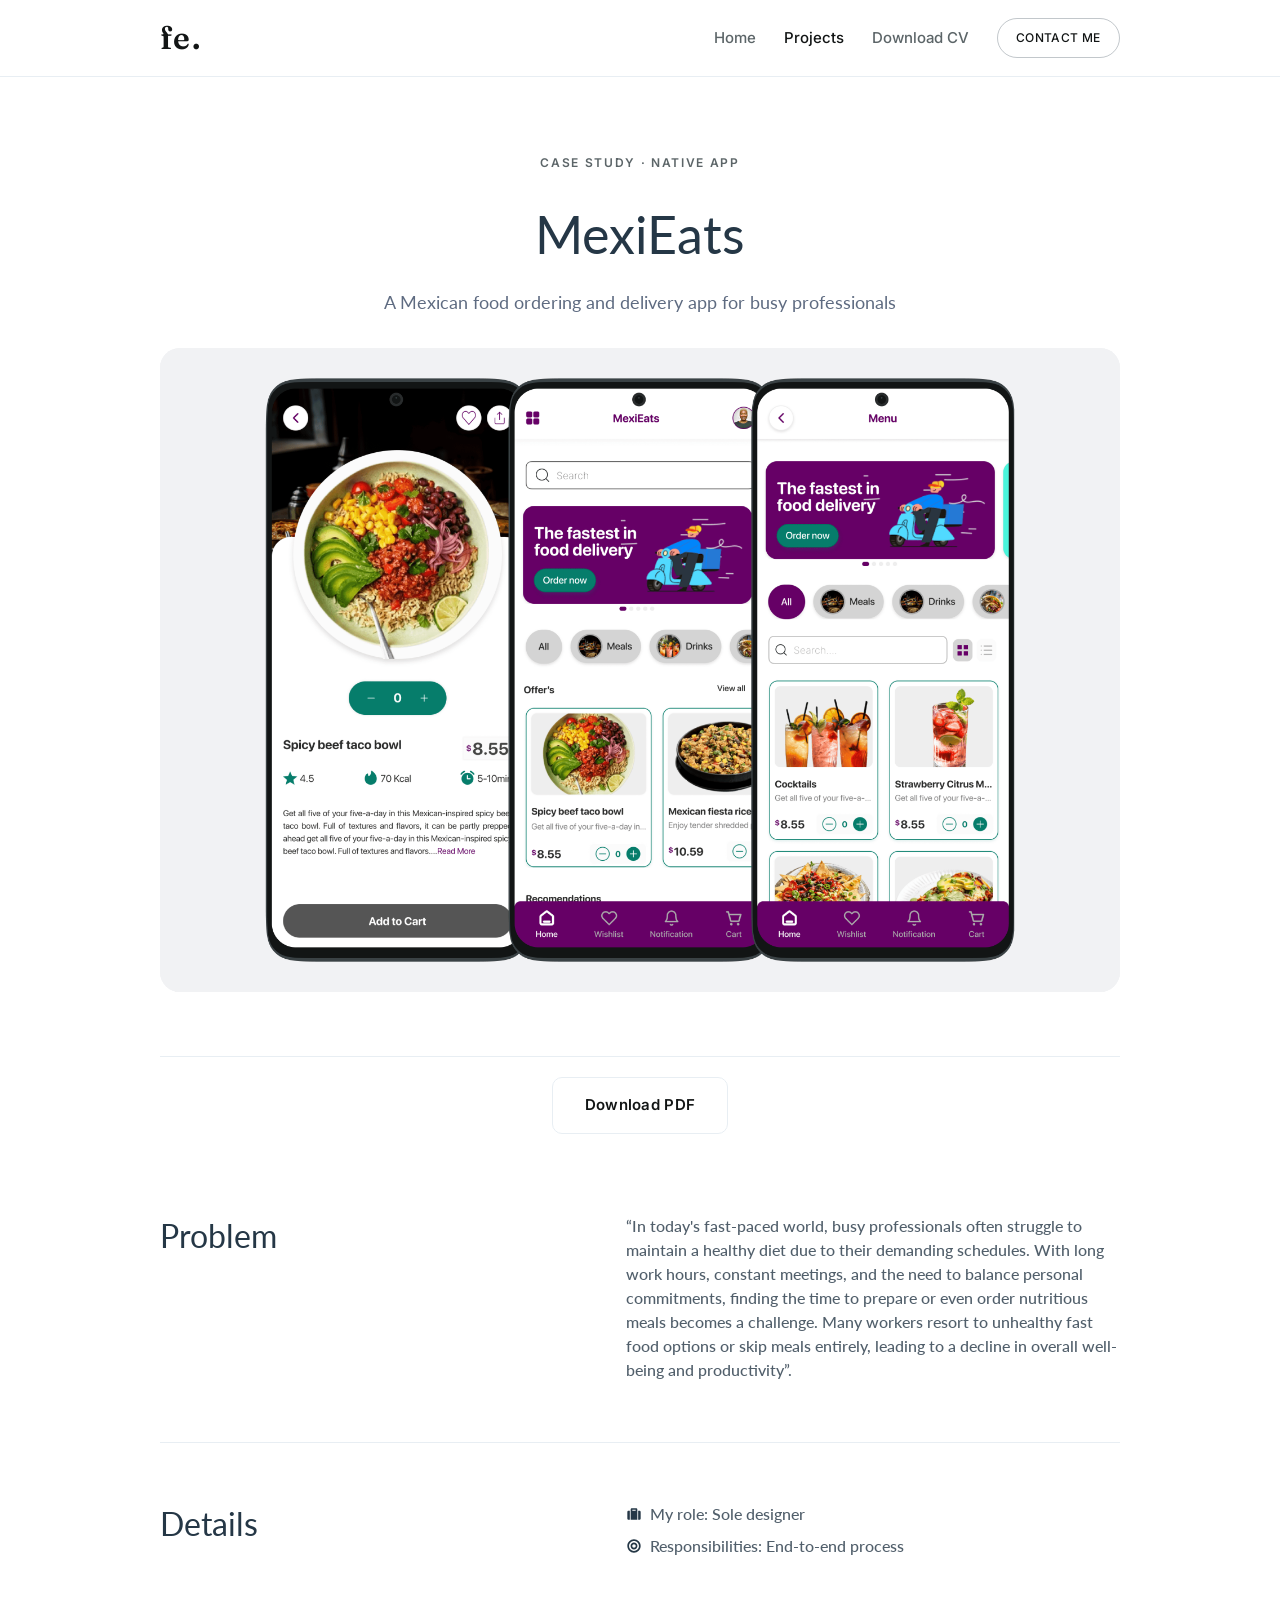
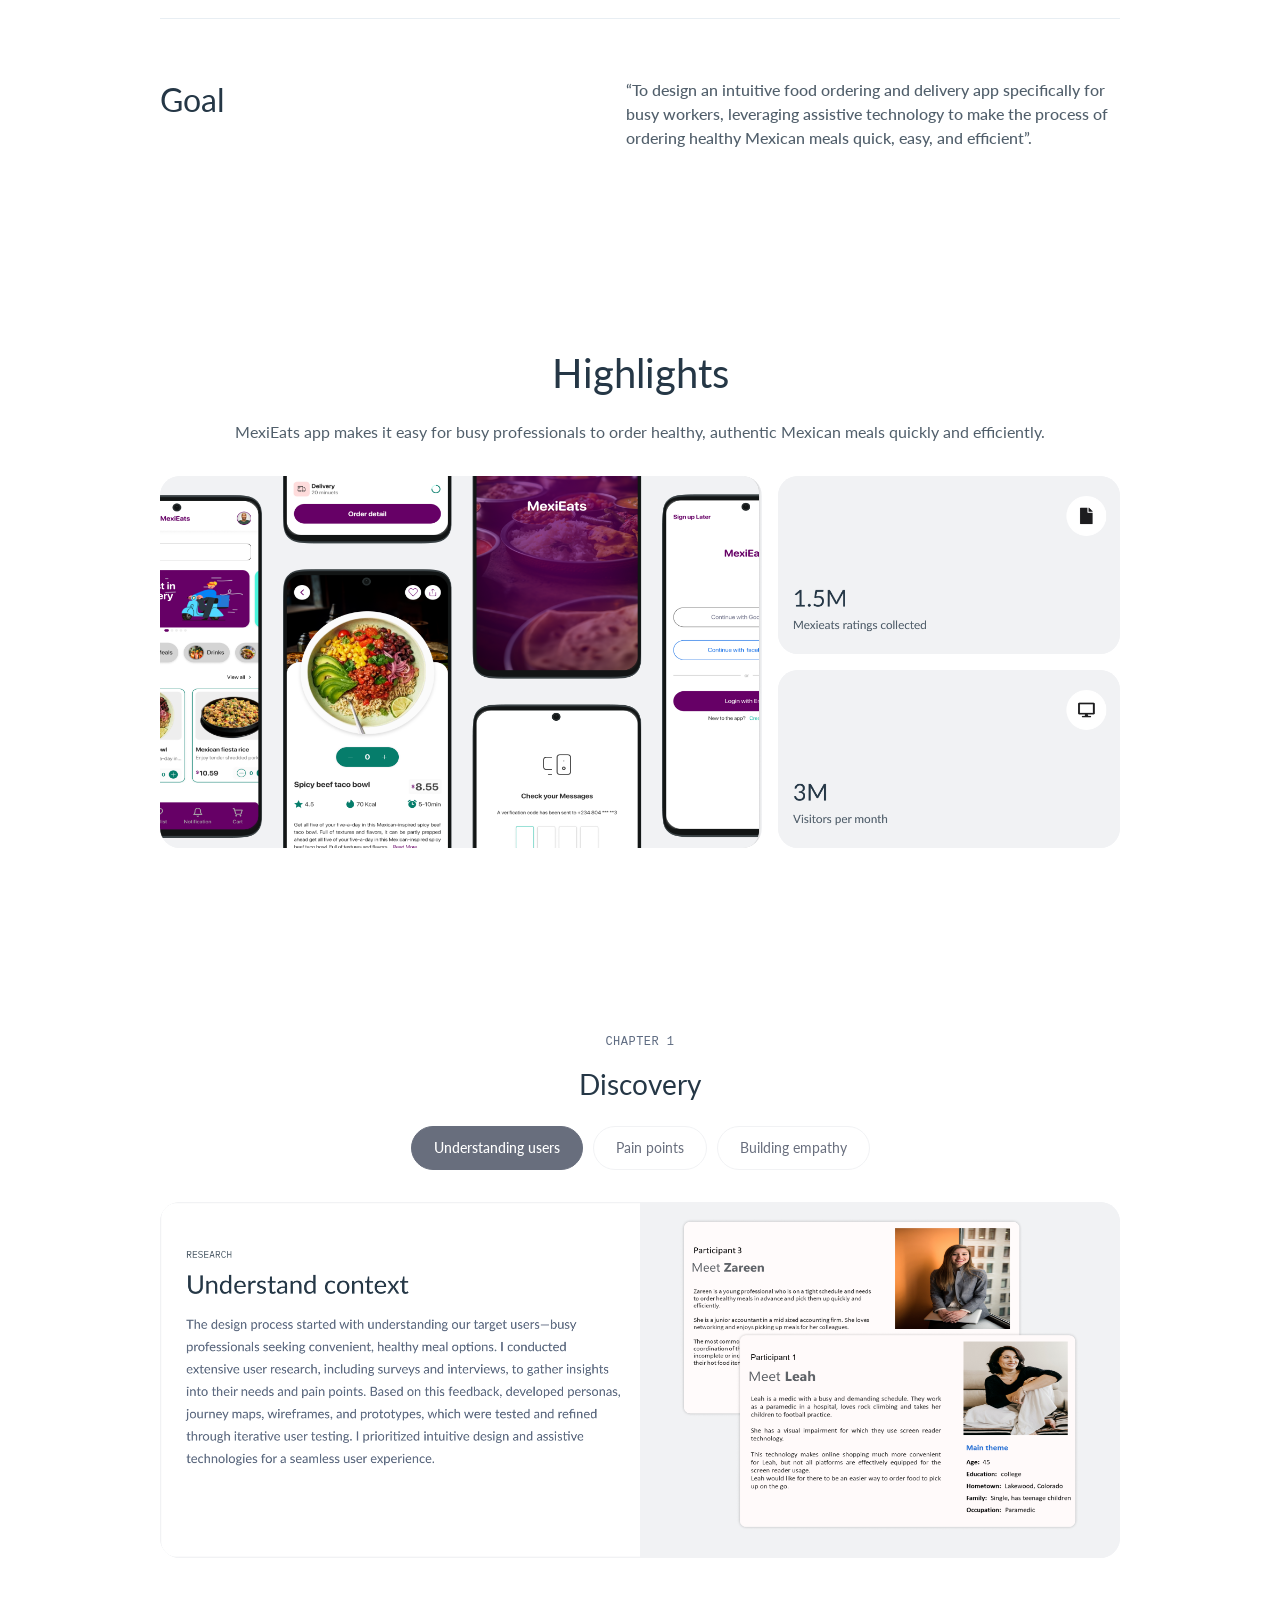
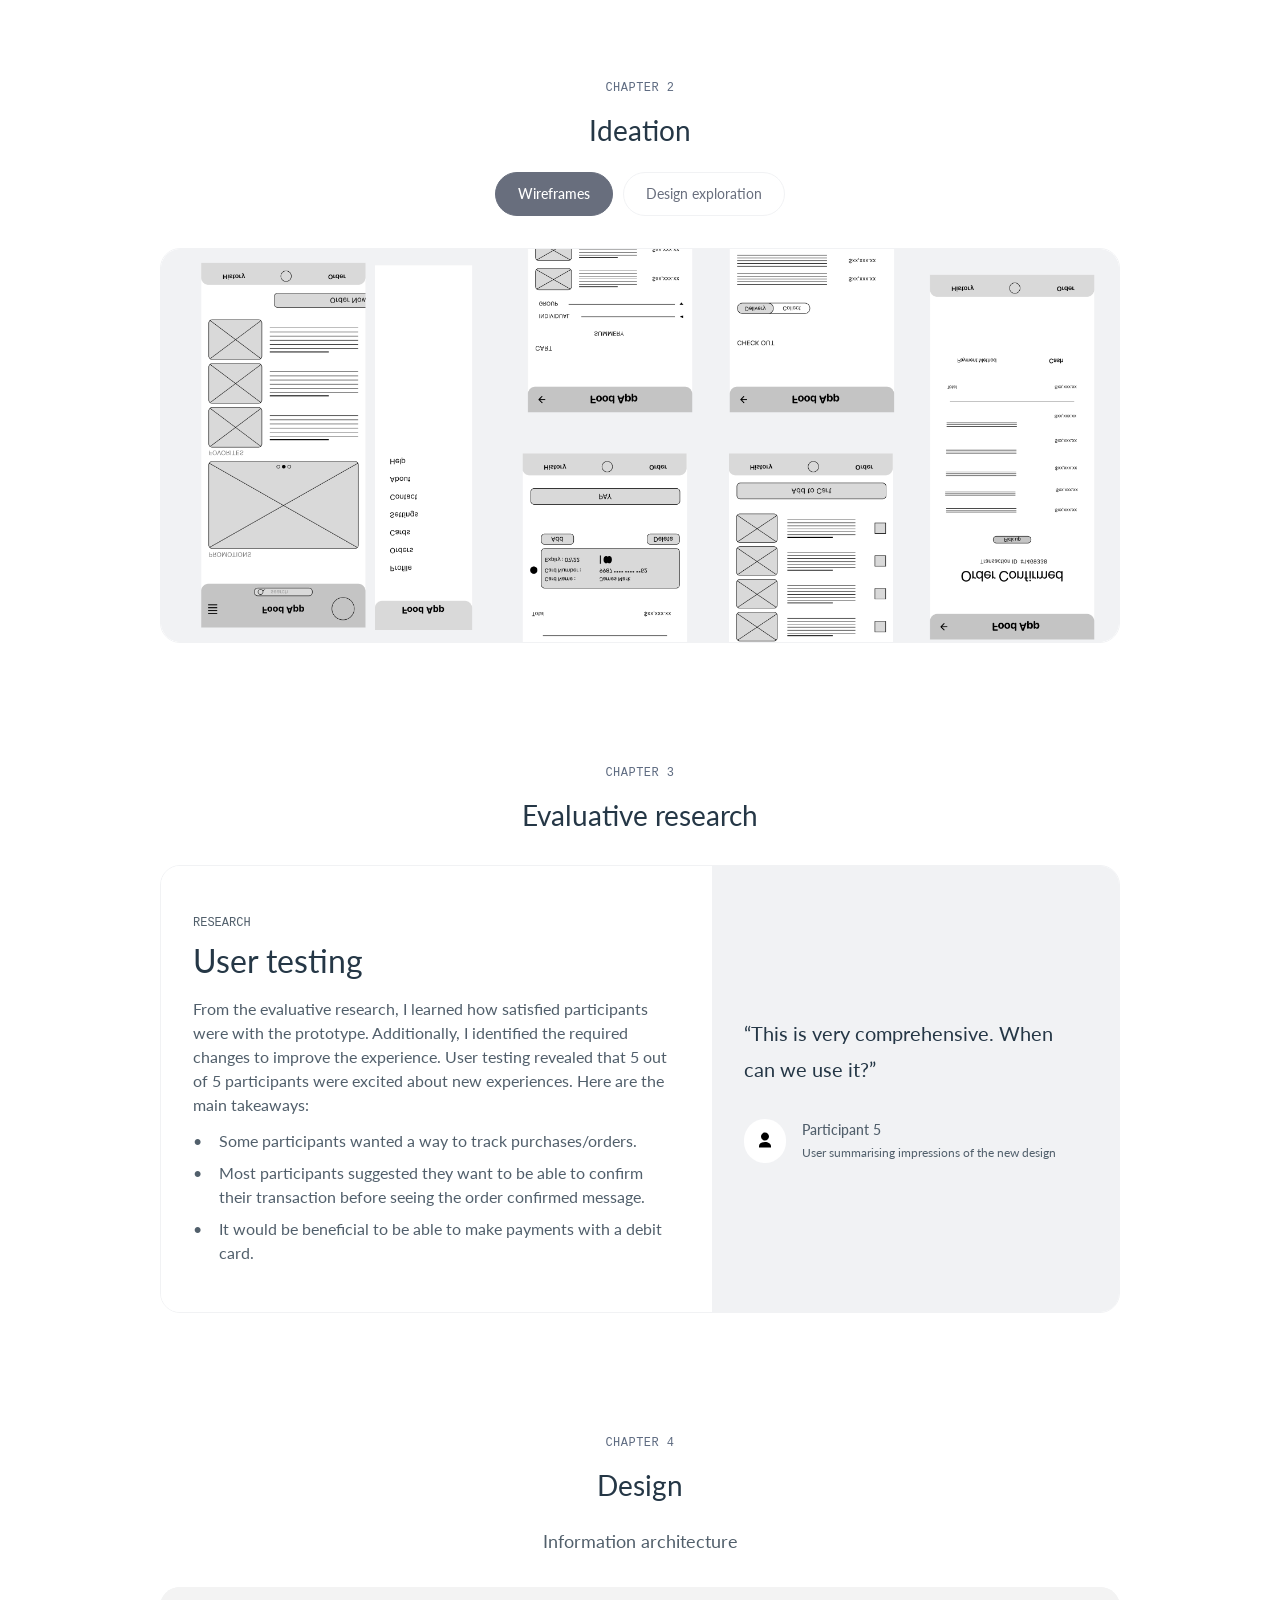
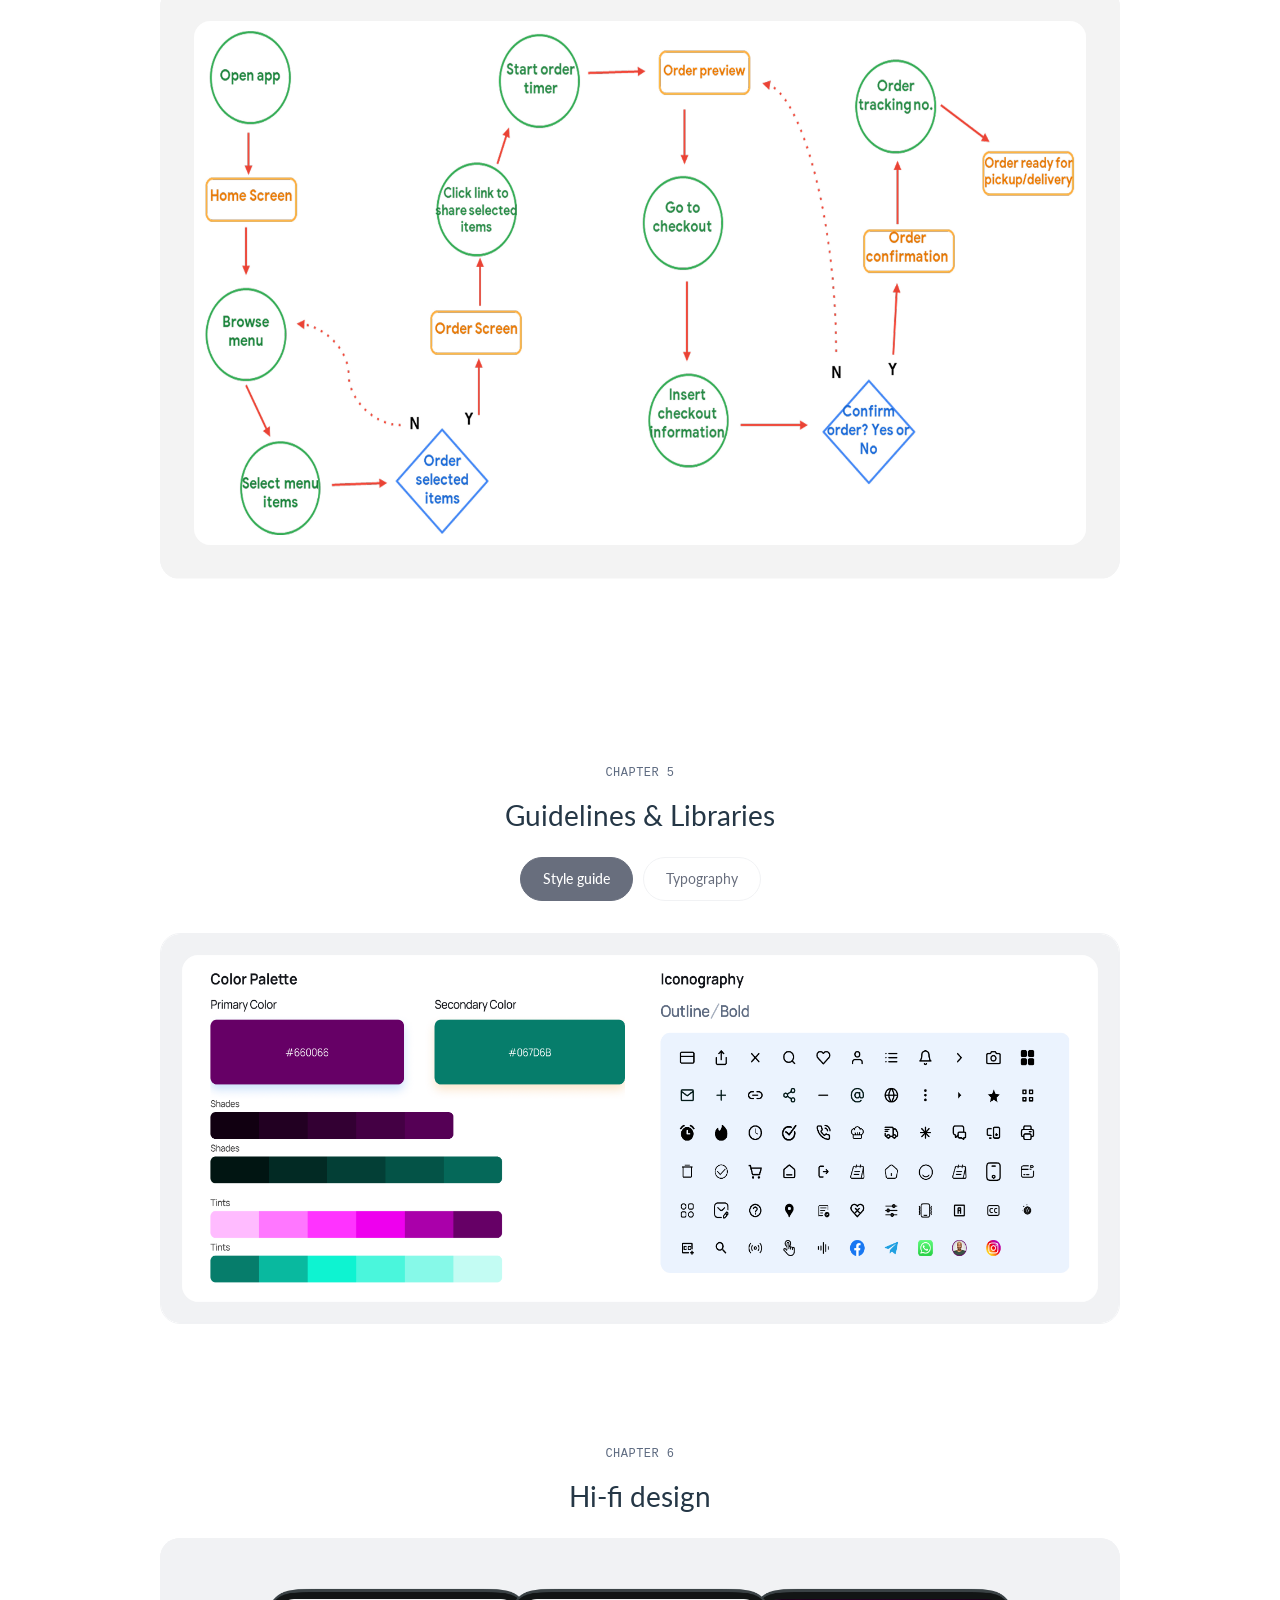
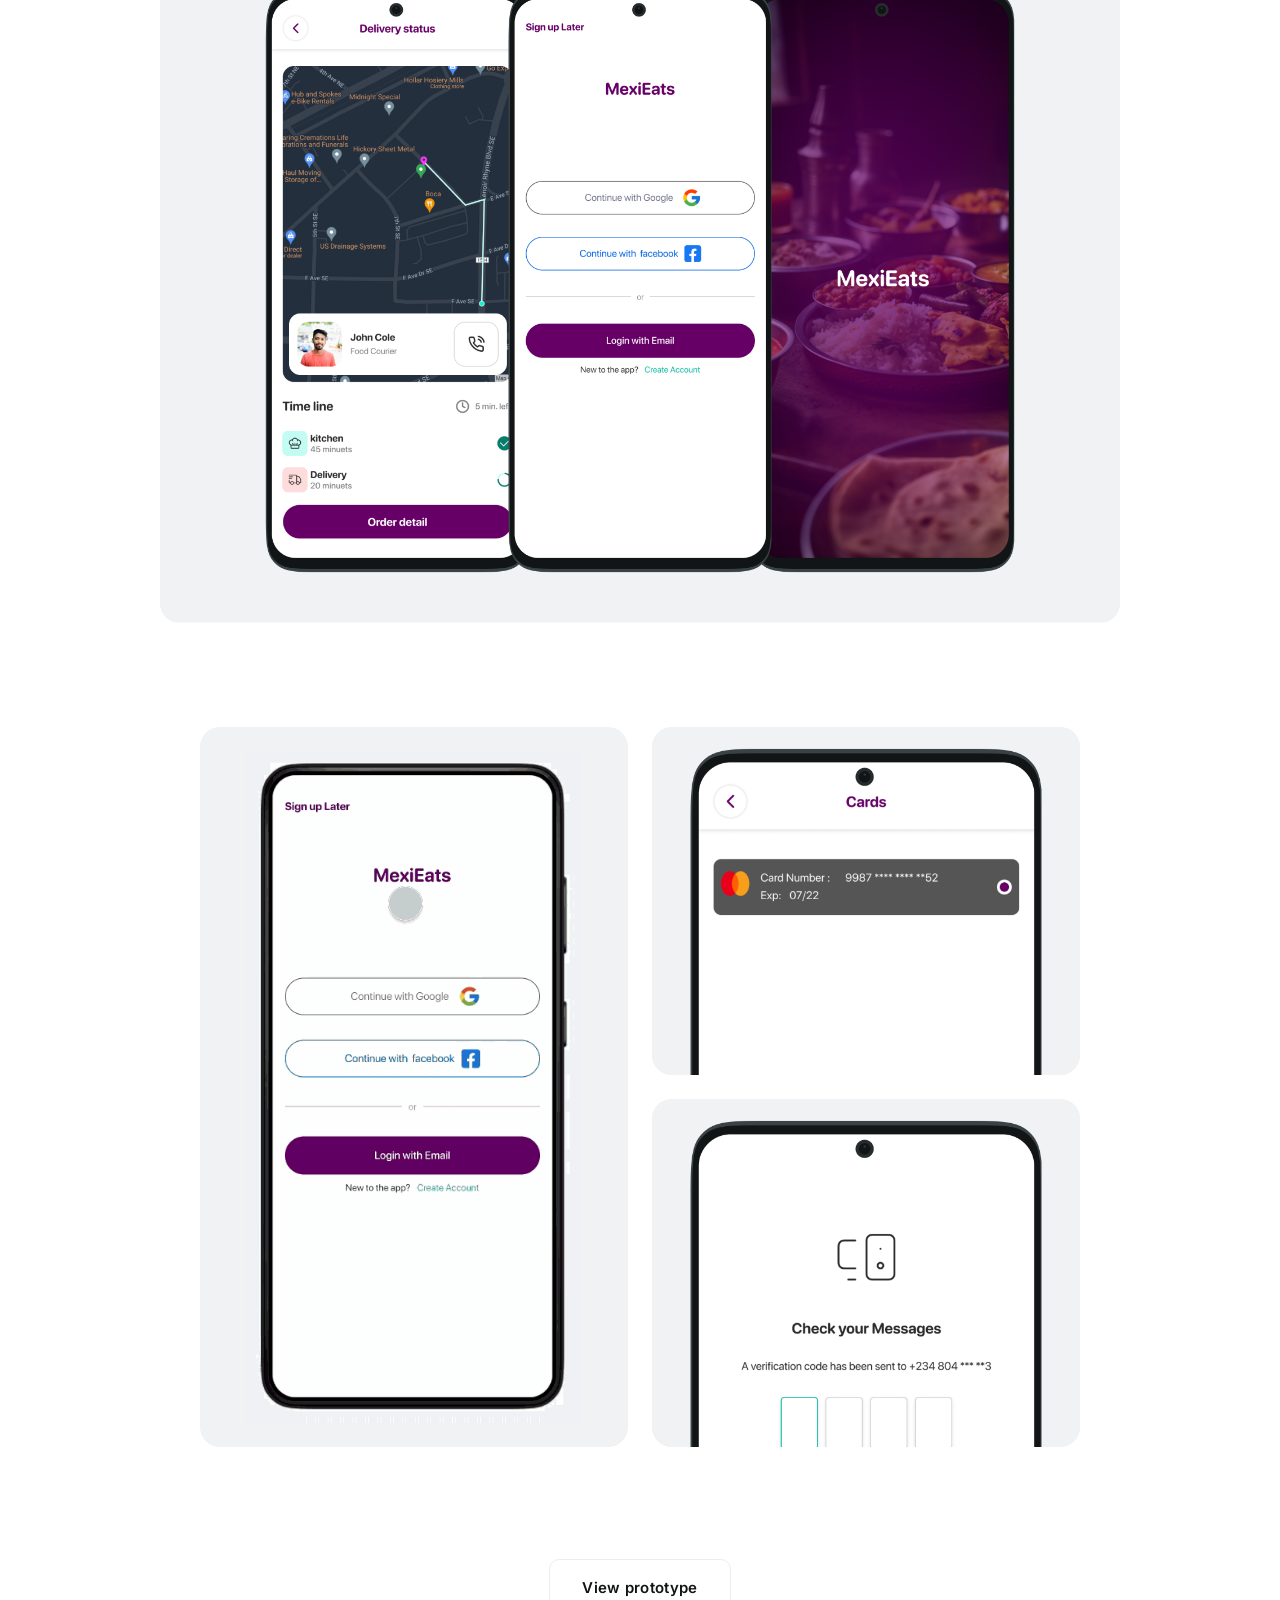
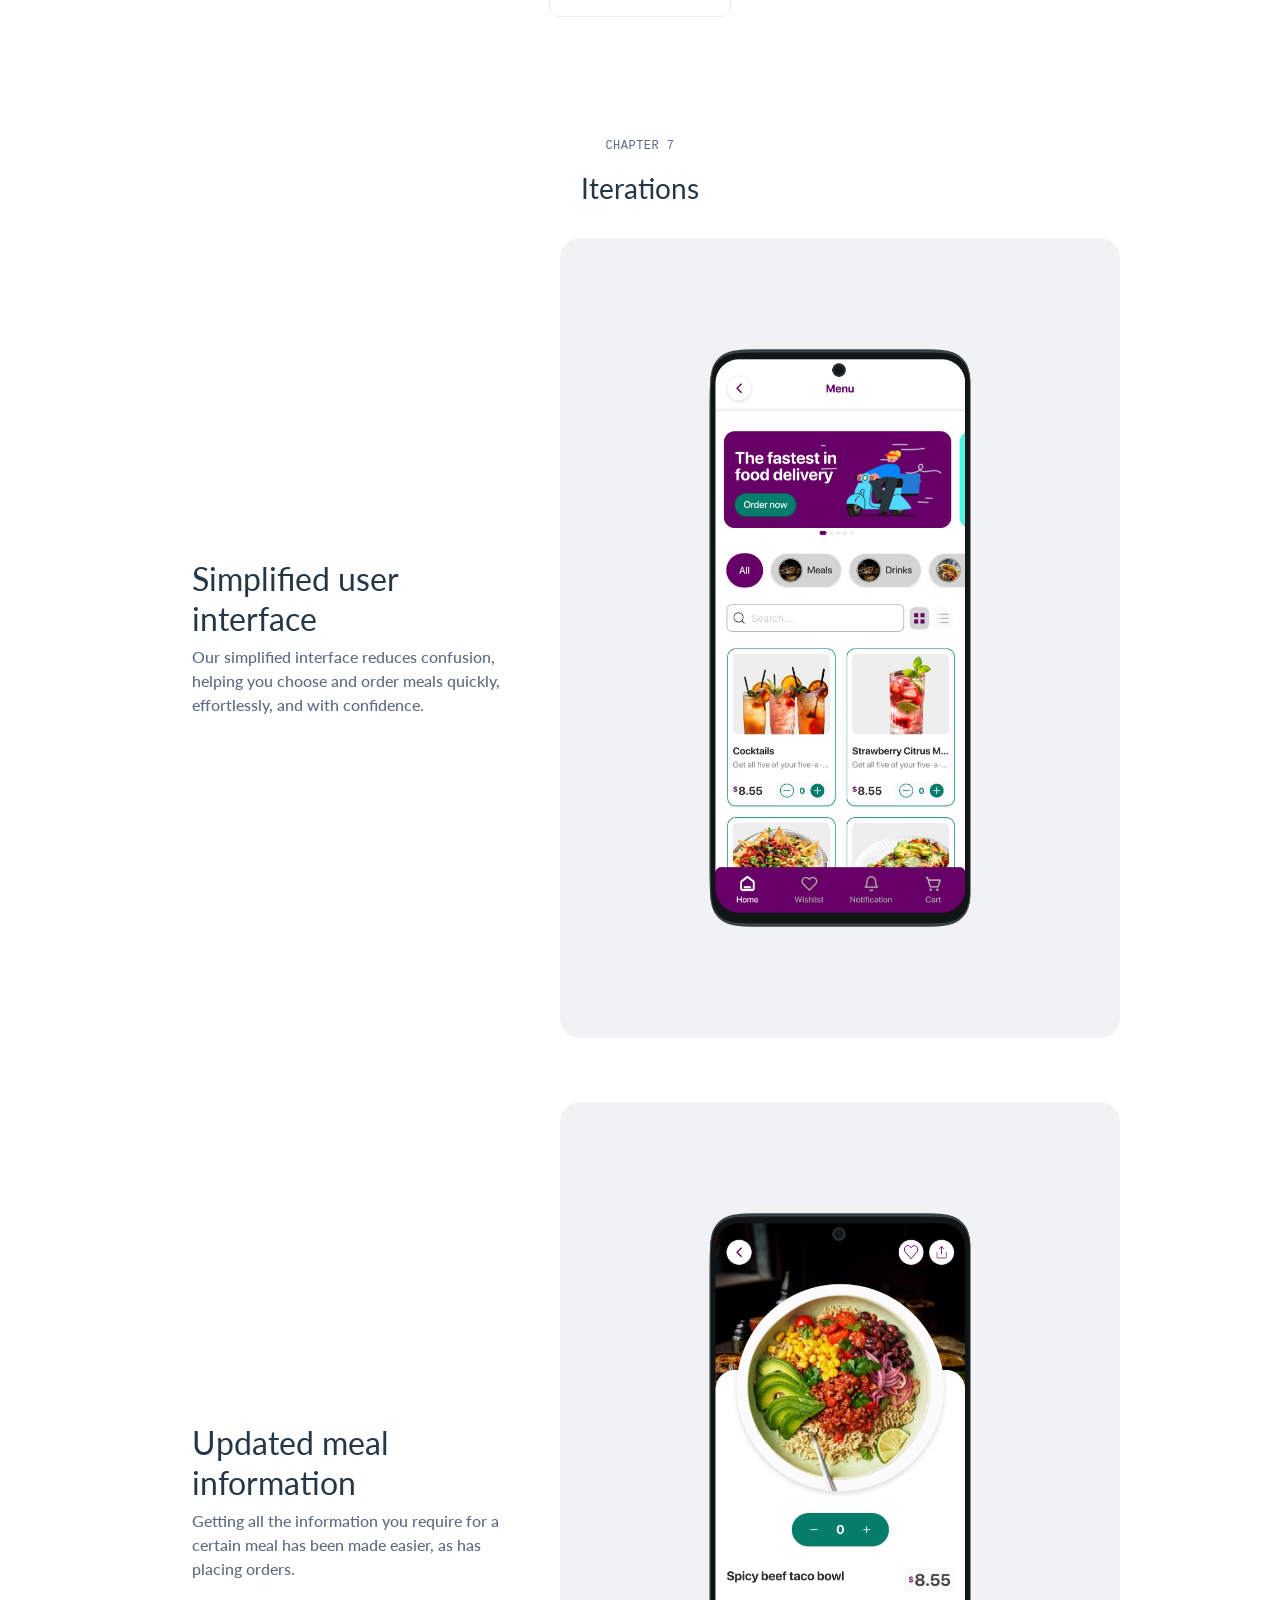
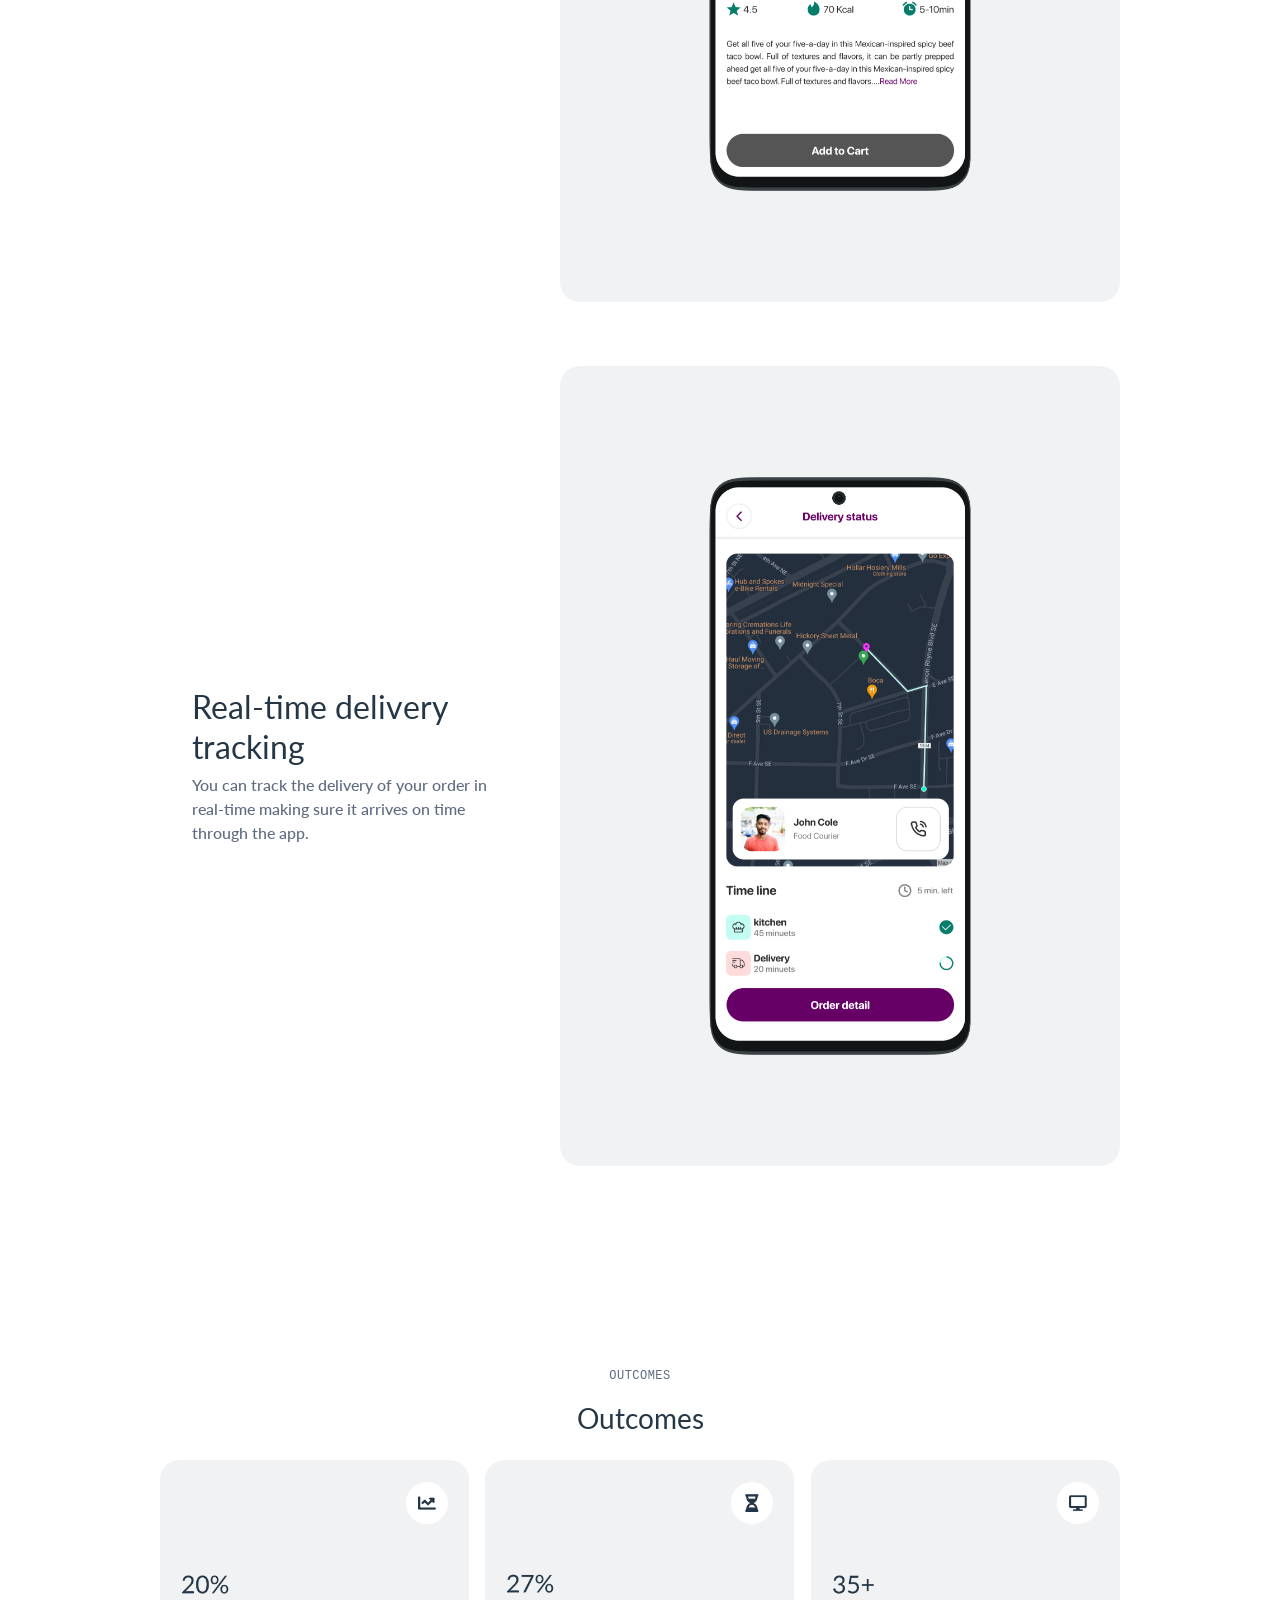
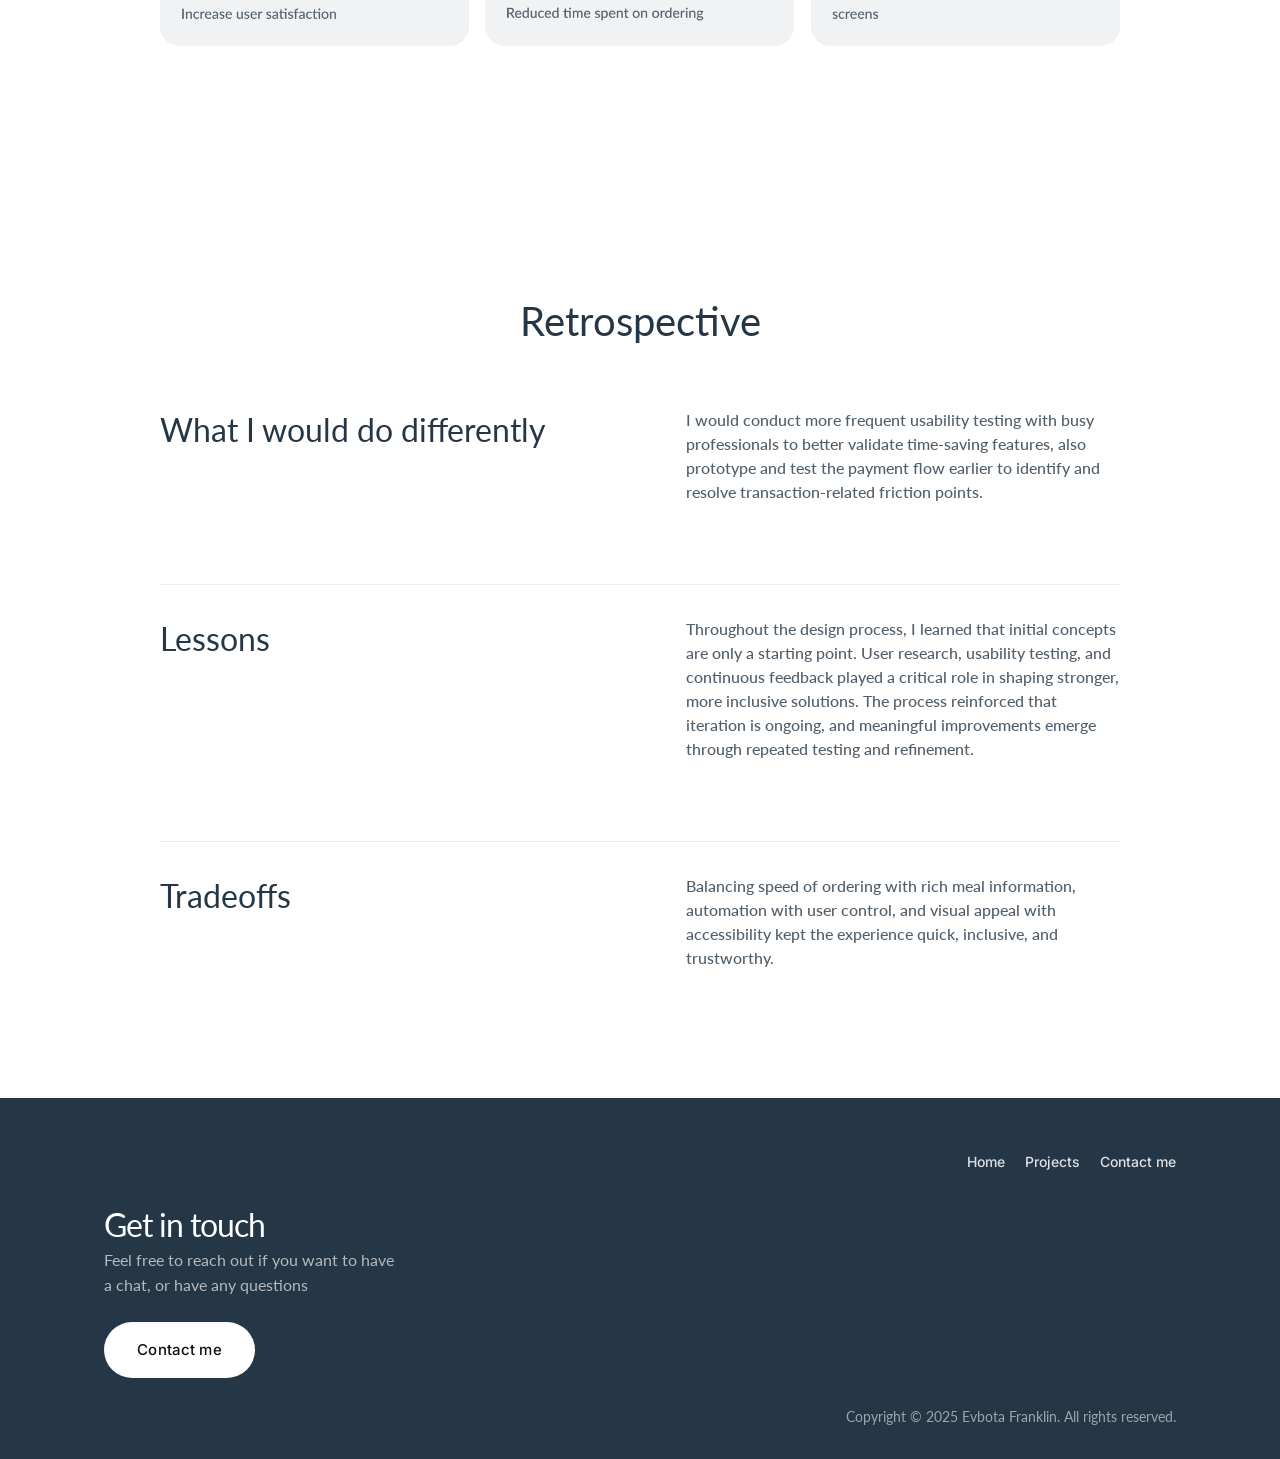
==== commit ea9bad58: "feat: rebuild portfolio on white theme with full case studies Replace the Framer export with a stati" ====
--- a/case-study-mexieats.html
+++ b/case-study-mexieats.html
@@ -1,362 +1,370 @@
-<!doctype html>
-<html lang="en">
-  <head>
-    <meta charset="utf-8" />
-    <meta name="viewport" content="width=device-width, initial-scale=1" />
-    <title>MexiEats — Case study · Frank Evbota</title>
-    <meta
-      name="description"
-      content="MexiEats case study — a Mexican food ordering and delivery app for busy professionals."
-    />
-    <link rel="icon" href="assets/images/frank/favicon-light.svg" />
-    <link rel="stylesheet" href="assets/css/bootstrap.min.css" />
-    <link rel="stylesheet" href="assets/css/main.css" />
-    <link rel="stylesheet" href="assets/css/brand.css" />
-    <link rel="stylesheet" href="assets/css/page-transitions.css" />
-    <link rel="stylesheet" href="assets/css/discovery-tabs.css" />
-    <script>document.documentElement.classList.add("fe-anim-ready");</script>
-  </head>
-  <body>
-    <header class="fe-header">
-      <div class="fe-header__inner">
-        <a class="fe-logo" href="index.html">fe.</a>
-        <button class="fe-burger" type="button" aria-label="Open menu" data-fe-menu>
-          <span></span><span></span><span></span>
-        </button>
-        <nav class="fe-nav" data-fe-nav>
-          <a href="index.html">Home</a>
-          <a class="is-active" href="projects.html">Projects</a>
-          <a href="contact-me.html">Contact me</a>
-          <a class="fe-nav__cta" href="https://rxresu.me/onefranc/franklin-evbota-ux-resume" target="_blank" rel="noopener noreferrer">Download CV</a>
-        </nav>
-      </div>
-    </header>
-
-    <main>
-      <header class="fe-case-hero" data-animate="fade">
-        <p class="fe-section__label">Case study · Native app</p>
-        <h1>MexiEats</h1>
-        <p class="fe-case-hero__lead">
-          A Mexican food ordering and delivery app for busy professionals
-        </p>
-        <div class="fe-case-cover" data-animate="clip">
-          <img
-            src="assets/images/frank/case-mexieats/hero-img.png"
-            alt="MexiEats product preview"
-          />
-        </div>
-        <div class="fe-case-meta">
-          <a class="fe-btn fe-btn--ghost" href="https://drive.google.com/file/d/19vOsfaflH33eeyDjnDwEVHcvDMvjDwbo/view?usp=drive_link" data-placeholder="case-pdf" target="_blank" rel="noopener noreferrer">Download PDF</a>
-        </div>
-      </header>
-
-      <section class="fe-retro" data-animate="up">
-        <div class="fe-retro__content">
-          <div class="fe-retro__block fe-case-row">
-            <h3 class="fe-retro__h">Problem</h3>
-            <p class="fe-retro__p">
-              “In today's fast-paced world, busy professionals often struggle to maintain a healthy diet due to their demanding schedules. With long work hours, constant meetings, and the need to balance personal commitments, finding the time to prepare or even order nutritious meals becomes a challenge. Many workers resort to unhealthy fast food options or skip meals entirely, leading to a decline in overall well-being and productivity”.
-            </p>
-          </div>
-
-          <div class="fe-retro__divider" aria-hidden="true"></div>
-
-          <div class="fe-retro__block fe-case-row">
-            <h3 class="fe-retro__h">Details</h3>
-              <div class="fe-detail-icons">
-                <div class="fe-detail-icons__row">
-                  <svg class="fe-detail-icons__icon" width="16" height="16" viewBox="0 0 16 16" fill="none" aria-hidden="true">
-                    <path d="M4.66603 13.833H11.332V3.41699C11.332 2.72699 10.772 2.16699 10.082 2.16699H5.91603C5.22603 2.16699 4.66603 2.72699 4.66603 3.41699V13.833ZM6.33203 3.83299H9.66603V4.66699H6.33203V3.83299ZM14.666 5.91699V12.583C14.666 13.273 14.106 13.833 13.416 13.833H12.166V4.66699H13.416C14.106 4.66699 14.666 5.22699 14.666 5.91699ZM3.83203 13.833H2.58203C1.89203 13.833 1.33203 13.273 1.33203 12.583V5.91699C1.33203 5.22699 1.89203 4.66699 2.58203 4.66699H3.83203V13.833Z" fill="#253746"/>
-                  </svg>
-                  <p class="fe-retro__p">My role: Sole designer</p>
-                </div>
-                <div class="fe-detail-icons__row">
-                  <svg class="fe-detail-icons__icon" width="16" height="16" viewBox="0 0 16 16" fill="none" aria-hidden="true">
-                    <path d="M7.99903 1.33301C4.31703 1.33301 1.33203 4.31801 1.33203 8.00001C1.33203 11.682 4.31703 14.667 7.99903 14.667C11.681 14.667 14.666 11.682 14.666 8.00001C14.666 4.31801 11.681 1.33301 7.99903 1.33301ZM7.99903 12.946C5.26503 12.946 3.05303 10.734 3.05303 8.00001C3.05303 5.26601 5.26503 3.05401 7.99903 3.05401C10.733 3.05401 12.945 5.26601 12.945 8.00001C12.945 10.734 10.733 12.946 7.99903 12.946ZM7.99903 4.55901C6.09903 4.55901 4.55803 6.10001 4.55803 8.00001C4.55803 9.90001 6.09903 11.441 7.99903 11.441C9.89903 11.441 11.44 9.90001 11.44 8.00001C11.44 6.10001 9.89903 4.55901 7.99903 4.55901ZM7.99903 9.72001C7.05003 9.72001 6.27903 8.94901 6.27903 8.00001C6.27903 7.05101 7.05003 6.27901 7.99903 6.27901C8.94803 6.27901 9.71903 7.05101 9.71903 8.00001C9.71903 8.94901 8.94803 9.72001 7.99903 9.72001Z" fill="#253746"/>
-                  </svg>
-                  <p class="fe-retro__p">Responsibilities: End-to-end process</p>
-                </div>
-              </div>
-          </div>
-
-          <div class="fe-retro__divider" aria-hidden="true"></div>
-
-          <div class="fe-retro__block fe-case-row">
-            <h3 class="fe-retro__h">Goal</h3>
-            <p class="fe-retro__p">
-              “To design an intuitive food ordering and delivery app specifically for busy workers, leveraging assistive technology to make the process of ordering healthy Mexican meals quick, easy, and efficient”.
-            </p>
-          </div>
-        </div>
-      </section>
-
-      <section class="fe-case-block fe-case-hero-text" data-animate="up">
-        <h1 class="fe-case-display">Highlights</h1>
-        <p class="fe-case-quote">
-          MexiEats app makes it easy for busy professionals to order healthy, authentic Mexican meals quickly and efficiently.
-        </p>
-        <div class="fe-case-cover fe-highlights-img" data-animate="clip">
-          <img
-            src="assets/images/frank/case-mexieats/Highlights/me-left-thumb.png"
-            alt="MexiEats highlights"
-          />
-        </div>
-      </section>
-
-      <section class="fe-case-block fe-discovery" data-animate="up">
-        <p class="fe-case-label">Chapter 1</p>
-        <h2>Discovery</h2>
-
-        <div data-tabs class="fe-tabs-gap">
-          <div class="fe-tabs" role="tablist" aria-label="Discovery topics">
-            <button type="button" class="fe-tabs__btn is-active" role="tab" data-tab="0" aria-selected="true">
-              Understanding users
-            </button>
-            <button type="button" class="fe-tabs__btn" role="tab" data-tab="1" aria-selected="false">
-              Pain points
-            </button>
-            <button type="button" class="fe-tabs__btn" role="tab" data-tab="2" aria-selected="false">
-              Building empathy
-            </button>
-          </div>
-          <div class="fe-tabs-frame">
-            <div class="fe-tabs-frame__card is-active" data-panel="0" role="tabpanel">
-              <img class="fe-discovery-card__img" src="assets/images/frank/case-mexieats/discovery/me-discovery-Understand%20context.png" alt="Understanding users" />
-            </div>
-            <div class="fe-tabs-frame__card" data-panel="1" role="tabpanel">
-              <img class="fe-discovery-card__img" src="assets/images/frank/case-mexieats/discovery/me-discovery-Painpoints.png" alt="Pain points" />
-            </div>
-            <div class="fe-tabs-frame__card" data-panel="2" role="tabpanel">
-              <img class="fe-discovery-card__img" src="assets/images/frank/case-mexieats/discovery/me-discovery-Building%20empathy.png" alt="Building empathy" />
-            </div>
-          </div>
-        </div>
-      </section>
-
-      <section class="fe-case-block" data-animate="up">
-        <p class="fe-case-label">Chapter 2</p>
-        <h2>Ideation</h2>
-
-        <div data-tabs class="fe-tabs-gap">
-          <div class="fe-tabs" role="tablist" aria-label="Ideation topics">
-            <button type="button" class="fe-tabs__btn is-active" role="tab" data-tab="0" aria-selected="true">
-              Wireframes
-            </button>
-            <button type="button" class="fe-tabs__btn" role="tab" data-tab="1" aria-selected="false">
-              Design exploration
-            </button>
-          </div>
-          <div class="fe-tabs-frame">
-            <div class="fe-tabs-frame__card is-active" data-panel="0" role="tabpanel">
-              <img src="assets/images/frank/case-mexieats/ideation/me-ideation-wireframes%201.png" alt="Wireframes" />
-            </div>
-            <div class="fe-tabs-frame__card" data-panel="1" role="tabpanel">
-              <img src="assets/images/frank/case-mexieats/ideation/me-ideation-design%20exploration%201.png" alt="Design exploration" />
-            </div>
-          </div>
-        </div>
-      </section>
-
-      <section class="fe-case-block" data-animate="up">
-        <p class="fe-case-label">Chapter 3</p>
-        <h2>Evaluative research</h2>
-      </section>
-
-      <div class="fe-eval-shell" data-animate="up">
-        <div class="fe-eval-table">
-          <div class="fe-eval-left">
-            <div class="fe-eval-label">
-              <p class="fe-eval-tag">Research</p>
-              <h3 class="fe-eval-title">User testing</h3>
-            </div>
-            <div class="fe-eval-body">
-              <p class="fe-eval-lead">
-                From the evaluative research, I learned how satisfied participants were with the prototype. Additionally, I identified the required changes to improve the experience. User testing revealed that 5 out of 5 participants were excited about new experiences. Here are the main takeaways:
-              </p>
-              <ul class="fe-eval-screeners">
-                <li>
-                  <span class="fe-eval-bullet" aria-hidden="true">&bull;</span>
-                  <span>Some participants wanted a way to track purchases/orders.</span>
-                </li>
-                <li>
-                  <span class="fe-eval-bullet" aria-hidden="true">&bull;</span>
-                  <span>Most participants suggested they want to be able to confirm their transaction before seeing the order confirmed message.</span>
-                </li>
-                <li>
-                  <span class="fe-eval-bullet" aria-hidden="true">&bull;</span>
-                  <span>It would be beneficial to be able to make payments with a debit card.</span>
-                </li>
-              </ul>
-            </div>
-          </div>
-
-          <aside class="fe-eval-right">
-                <div class="fe-eval-card__text">
-                  <p class="fe-eval-card__quote">
-                    “This is very comprehensive. When can we use it?”
-                  </p>
-                </div>
-                <div class="fe-eval-card__person-row">
-                  <div class="fe-eval-card__avatar" aria-hidden="true">
-                    <svg viewBox="0 0 18 20" width="18" height="20" fill="currentColor" xmlns="http://www.w3.org/2000/svg">
-                      <path d="M9 9.5c2.2 0 4-1.8 4-4s-1.8-4-4-4-4 1.8-4 4 1.8 4 4 4Zm0 1.5c-3.3 0-6 1.8-6 4v1.5h12V15c0-2.2-2.7-4-6-4Z"/>
-                    </svg>
-                  </div>
-                  <div class="fe-eval-card__meta">
-                    <p class="fe-eval-card__name">Participant 5</p>
-                    <p class="fe-eval-card__role">User summarising impressions of the new design</p>
-                  </div>
-                </div>
-          </aside>
-        </div>
-      </div>
-
-      <section class="fe-case-block" data-animate="up">
-        <p class="fe-case-label">Chapter 4</p>
-        <h2>Design</h2>
-        <p class="fe-case-subcopy">Information architecture</p>
-        <div class="fe-case-cover" data-animate="clip">
-          <img
-            src="assets/images/frank/case-mexieats/me-Info%20arch.png"
-            alt="Information architecture"
-          />
-        </div>
-      </section>
-
-      <section class="fe-case-block" data-animate="up">
-        <p class="fe-case-label">Chapter 5</p>
-        <h2>Guidelines &amp; Libraries</h2>
-
-        <div data-tabs>
-          <div class="fe-tabs" role="tablist" aria-label="Guidelines topics">
-            <button type="button" class="fe-tabs__btn is-active" role="tab" data-tab="0" aria-selected="true">
-              Style guide
-            </button>
-            <button type="button" class="fe-tabs__btn" role="tab" data-tab="1" aria-selected="false">
-              Typography
-            </button>
-          </div>
-          <div class="fe-tabs-frame">
-            <div class="fe-tabs-frame__card is-active" data-panel="0" role="tabpanel">
-              <img src="assets/images/frank/case-mexieats/Guidelines%20%26%20Libraries/me-Guidelines%20%26%20Libraries-style%20guide.png" alt="Style guide" />
-            </div>
-            <div class="fe-tabs-frame__card" data-panel="1" role="tabpanel">
-              <img src="assets/images/frank/case-mexieats/Guidelines%20%26%20Libraries/me-Guidelines%20%26%20Libraries-typography.png" alt="Typography" />
-            </div>
-          </div>
-        </div>
-      </section>
-
-      <section class="fe-case-block" data-animate="up">
-        <p class="fe-case-label">Chapter 6</p>
-        <h2>Hi-fi design</h2>
-        <div class="fe-case-cover" data-animate="clip">
-          <img src="assets/images/frank/case-mexieats/hifi/me-hifi-hifi-bottom.png" alt="Hi-fi design overview" />
-        </div>
-        <div class="fe-case-gallery" data-stagger="80">
-          <img data-animate="scale" src="assets/images/frank/case-mexieats/hifi/me-hifi-Left-column-Mobile-animation.png" alt="Hi-fi design — mobile animation" />
-          <img data-animate="scale" src="assets/images/frank/case-mexieats/hifi/me-hifi-Right-column.png" alt="Hi-fi design — right column mockups" />
-        </div>
-        <p>
-          <a class="fe-btn fe-btn--ghost" href="https://www.figma.com/proto/Ec0bIkwizlR46rGI7v8xSV/MexiEats?page-id=141%3A375&node-id=2049-11070&viewport=534%2C32%2C0.02&t=Ps991HDf14ny93Ui-1&scaling=scale-down&content-scaling=fixed&starting-point-node-id=1259%3A5218" data-placeholder="prototype" target="_blank" rel="noopener noreferrer">View prototype</a>
-        </p>
-      </section>
-
-      <section class="fe-case-block fe-iter-section" data-animate="up">
-        <p class="fe-case-label">Chapter 7</p>
-        <h2 class="fe-iter-heading">Iterations</h2>
-        <div class="fe-iter-stack">
-        <article class="fe-iter-row" data-animate="up">
-          <div class="fe-iter-copy">
-            <h3 class="fe-iter-title">Simplified user interface</h3>
-            <p class="fe-iter-body">Our simplified interface reduces confusion, helping you choose and order meals quickly, effortlessly, and with confidence.</p>
-          </div>
-          <div class="fe-iter-mock">
-            <img src="assets/images/frank/case-mexieats/Iterations/me-Iteration-Simplified%20user%20interface.png" alt="Simplified user interface" />
-          </div>
-        </article>
-        <article class="fe-iter-row" data-animate="up">
-          <div class="fe-iter-copy">
-            <h3 class="fe-iter-title">Updated meal information</h3>
-            <p class="fe-iter-body">Getting all the information you require for a certain meal has been made easier, as has placing orders.</p>
-          </div>
-          <div class="fe-iter-mock">
-            <img src="assets/images/frank/case-mexieats/Iterations/me-Iteration-updated%20meal%20info.png" alt="Updated meal information" />
-          </div>
-        </article>
-        <article class="fe-iter-row" data-animate="up">
-          <div class="fe-iter-copy">
-            <h3 class="fe-iter-title">Real-time delivery tracking</h3>
-            <p class="fe-iter-body">You can track the delivery of your order in real-time making sure it arrives on time through the app.</p>
-          </div>
-          <div class="fe-iter-mock">
-            <img src="assets/images/frank/case-mexieats/Iterations/me-Iteration-real%20time%20delivery.png" alt="Real-time delivery tracking" />
-          </div>
-        </article>
-        </div>
-      </section>
-
-      <section class="fe-case-block" data-animate="up">
-        <p class="fe-case-label">Outcomes</p>
-        <h2>Outcomes</h2>
-        <div class="fe-case-gallery fe-case-gallery--trio" data-stagger="80">
-          <img data-animate="scale" src="assets/images/frank/case-mexieats/outcomes/me-outcomes-user%20satisfaction.png" alt="Outcomes 1" />
-          <img data-animate="scale" src="assets/images/frank/case-mexieats/outcomes/me-outcomes-time%20spent.png" alt="Outcomes 2" />
-          <img data-animate="scale" src="assets/images/frank/case-mexieats/outcomes/me-outcomes-Screens.png" alt="Outcomes 3" />
-        </div>
-      </section>
-
-      <section class="fe-retro" data-animate="up">
-        <header class="fe-retro__title">
-          <h1 class="fe-case-display">Retrospective</h1>
-        </header>
-
-        <div class="fe-retro__content">
-          <div class="fe-retro__block fe-case-row">
-            <h3 class="fe-retro__h">What I would do differently</h3>
-            <p class="fe-retro__p">
-              I would conduct more frequent usability testing with busy professionals to better validate time-saving features, also prototype and test the payment flow earlier to identify and resolve transaction-related friction points.
-            </p>
-          </div>
-          <div class="fe-retro__divider" aria-hidden="true"></div>
-          <div class="fe-retro__block fe-case-row">
-            <h3 class="fe-retro__h">Lessons</h3>
-            <p class="fe-retro__p">
-              Throughout the design process, I learned that initial concepts are only a starting point. User research, usability testing, and continuous feedback played a critical role in shaping stronger, more inclusive solutions. The process reinforced that iteration is ongoing, and meaningful improvements emerge through repeated testing and refinement.
-            </p>
-          </div>
-          <div class="fe-retro__divider" aria-hidden="true"></div>
-          <div class="fe-retro__block fe-case-row">
-            <h3 class="fe-retro__h">Tradeoffs</h3>
-            <p class="fe-retro__p">
-              Balancing speed of ordering with rich meal information, automation with user control, and visual appeal with accessibility kept the experience quick, inclusive, and trustworthy.
-            </p>
-          </div>
-        </div>
-      </section>
-      <section class="fe-cta">
-        <h2>Get in touch</h2>
-        <p>
-          Feel free to reach out if you want to have a chat, or have any
-          questions
-        </p>
-        <a class="fe-btn fe-btn--dark" href="contact-me.html">Contact me</a>
-      </section>
-    </main>
-
-    <footer class="fe-footer">
-      <div class="fe-footer__inner">
-        <span>Copyright © 2025 Evbota Franklin. All rights reserved.</span>
-        <nav>
-          <a href="index.html">Home</a>
-          <a href="projects.html">Projects</a>
-          <a href="contact-me.html">Contact me</a>
-        </nav>
-      </div>
-    </footer>
-
-    <script src="assets/js/scroll-animations.js"></script>
-    <script src="assets/js/page-transitions.js"></script>
-    <script src="assets/js/discovery-tabs.js"></script>
-  </body>
-</html>
+<!doctype html>
+<html lang="en">
+  <head>
+    <meta charset="utf-8" />
+    <meta name="viewport" content="width=device-width, initial-scale=1" />
+    <title>MexiEats — Case study · Frank Evbota</title>
+    <meta
+      name="description"
+      content="MexiEats case study — a Mexican food ordering and delivery app for busy professionals."
+    />
+    <link rel="icon" href="assets/images/icons/favicon-light.svg" />
+    <link rel="stylesheet" href="assets/css/bootstrap.min.css" />
+    <link rel="stylesheet" href="assets/css/main.css" />
+    <link rel="stylesheet" href="assets/css/brand.css" />
+    <link rel="stylesheet" href="assets/css/page-transitions.css" />
+    <link rel="stylesheet" href="assets/css/discovery-tabs.css" />
+    <script>document.documentElement.classList.add("fe-anim-ready");</script>
+  </head>
+  <body>
+    <header class="fe-header">
+      <div class="fe-header__inner">
+        <a class="fe-logo" href="index.html">fe.</a>
+        <button class="fe-burger" type="button" aria-label="Open menu" data-fe-menu>
+          <span></span><span></span><span></span>
+        </button>
+        <nav class="fe-nav" data-fe-nav>
+          <a href="index.html">Home</a>
+          <a class="is-active" href="projects.html">Projects</a>
+          <a href="https://rxresu.me/onefranc/franklin-evbota-ux-resume" target="_blank" rel="noopener noreferrer">Download CV</a>
+          <a class="fe-nav__cta fe-nav__cta--secondary" href="contact-me.html">Contact me</a>
+        </nav>
+      </div>
+    </header>
+
+    <main>
+      <header class="fe-case-hero fe-rhythm" data-animate="fade">
+        <p class="fe-section__label">Case study · Native app</p>
+        <h1>MexiEats</h1>
+        <p class="fe-case-hero__lead">
+          A Mexican food ordering and delivery app for busy professionals
+        </p>
+        <div class="fe-case-cover" data-animate="clip">
+          <img
+            src="assets/images/case-mexieats/hero-img.png"
+            alt="MexiEats product preview"
+          />
+        </div>
+        <div class="fe-case-meta">
+          <a class="fe-btn fe-btn--ghost" href="https://drive.google.com/file/d/19vOsfaflH33eeyDjnDwEVHcvDMvjDwbo/view?usp=drive_link" data-placeholder="case-pdf" target="_blank" rel="noopener noreferrer">Download PDF</a>
+        </div>
+      </header>
+
+      <section class="fe-retro fe-rhythm" data-animate="up">
+        <div class="fe-retro__content">
+          <div class="fe-retro__block fe-case-row">
+            <h2 class="fe-retro__h">Problem</h2>
+            <p class="fe-retro__p">
+              “In today's fast-paced world, busy professionals often struggle to maintain a healthy diet due to their demanding schedules. With long work hours, constant meetings, and the need to balance personal commitments, finding the time to prepare or even order nutritious meals becomes a challenge. Many workers resort to unhealthy fast food options or skip meals entirely, leading to a decline in overall well-being and productivity”.
+            </p>
+          </div>
+
+          <div class="fe-retro__divider" aria-hidden="true"></div>
+
+          <div class="fe-retro__block fe-case-row">
+            <h2 class="fe-retro__h">Details</h2>
+              <div class="fe-detail-icons">
+                <div class="fe-detail-icons__row">
+                  <svg class="fe-detail-icons__icon" width="16" height="16" viewBox="0 0 16 16" fill="none" aria-hidden="true">
+                    <path d="M4.66603 13.833H11.332V3.41699C11.332 2.72699 10.772 2.16699 10.082 2.16699H5.91603C5.22603 2.16699 4.66603 2.72699 4.66603 3.41699V13.833ZM6.33203 3.83299H9.66603V4.66699H6.33203V3.83299ZM14.666 5.91699V12.583C14.666 13.273 14.106 13.833 13.416 13.833H12.166V4.66699H13.416C14.106 4.66699 14.666 5.22699 14.666 5.91699ZM3.83203 13.833H2.58203C1.89203 13.833 1.33203 13.273 1.33203 12.583V5.91699C1.33203 5.22699 1.89203 4.66699 2.58203 4.66699H3.83203V13.833Z" fill="#253746"/>
+                  </svg>
+                  <p class="fe-retro__p">My role: Sole designer</p>
+                </div>
+                <div class="fe-detail-icons__row">
+                  <svg class="fe-detail-icons__icon" width="16" height="16" viewBox="0 0 16 16" fill="none" aria-hidden="true">
+                    <path d="M7.99903 1.33301C4.31703 1.33301 1.33203 4.31801 1.33203 8.00001C1.33203 11.682 4.31703 14.667 7.99903 14.667C11.681 14.667 14.666 11.682 14.666 8.00001C14.666 4.31801 11.681 1.33301 7.99903 1.33301ZM7.99903 12.946C5.26503 12.946 3.05303 10.734 3.05303 8.00001C3.05303 5.26601 5.26503 3.05401 7.99903 3.05401C10.733 3.05401 12.945 5.26601 12.945 8.00001C12.945 10.734 10.733 12.946 7.99903 12.946ZM7.99903 4.55901C6.09903 4.55901 4.55803 6.10001 4.55803 8.00001C4.55803 9.90001 6.09903 11.441 7.99903 11.441C9.89903 11.441 11.44 9.90001 11.44 8.00001C11.44 6.10001 9.89903 4.55901 7.99903 4.55901ZM7.99903 9.72001C7.05003 9.72001 6.27903 8.94901 6.27903 8.00001C6.27903 7.05101 7.05003 6.27901 7.99903 6.27901C8.94803 6.27901 9.71903 7.05101 9.71903 8.00001C9.71903 8.94901 8.94803 9.72001 7.99903 9.72001Z" fill="#253746"/>
+                  </svg>
+                  <p class="fe-retro__p">Responsibilities: End-to-end process</p>
+                </div>
+              </div>
+          </div>
+
+          <div class="fe-retro__divider" aria-hidden="true"></div>
+
+          <div class="fe-retro__block fe-case-row">
+            <h2 class="fe-retro__h">Goal</h2>
+            <p class="fe-retro__p">
+              “To design an intuitive food ordering and delivery app specifically for busy workers, leveraging assistive technology to make the process of ordering healthy Mexican meals quick, easy, and efficient”.
+            </p>
+          </div>
+        </div>
+      </section>
+
+      <section class="fe-case-block fe-case-hero-text fe-rhythm" data-animate="up">
+        <h2 class="fe-case-display">Highlights</h2>
+        <p class="fe-case-quote">
+          MexiEats app makes it easy for busy professionals to order healthy, authentic Mexican meals quickly and efficiently.
+        </p>
+        <div class="fe-case-cover fe-highlights-img" data-animate="clip">
+          <div class="fe-highlights-frame fe-highlights-frame--mexieats">
+            <img
+              src="assets/images/case-mexieats/Highlights/me-left-thumb.png"
+              alt="MexiEats highlights"
+            />
+            <div class="fe-highlights-side">
+              <img src="assets/images/case-mexieats/Highlights/me-right-top-1.5M.png" alt="MexiEats — 1.5M orders" />
+              <img src="assets/images/case-mexieats/Highlights/me-right-bottom-3M.png" alt="MexiEats — 3M downloads" />
+            </div>
+          </div>
+        </div>
+      </section>
+
+      <section class="fe-case-block fe-discovery fe-rhythm" data-animate="up">
+        <p class="fe-case-label">Chapter 1</p>
+        <h2>Discovery</h2>
+
+        <div data-tabs class="fe-tabs-gap">
+          <div class="fe-tabs" role="tablist" aria-label="Discovery topics">
+            <button type="button" class="fe-tabs__btn is-active" role="tab" data-tab="0" aria-selected="true">
+              Understanding users
+            </button>
+            <button type="button" class="fe-tabs__btn" role="tab" data-tab="1" aria-selected="false">
+              Pain points
+            </button>
+            <button type="button" class="fe-tabs__btn" role="tab" data-tab="2" aria-selected="false">
+              Building empathy
+            </button>
+          </div>
+          <div class="fe-tabs-frame">
+            <div class="fe-tabs-frame__card is-active" data-panel="0" role="tabpanel">
+              <img class="fe-discovery-card__img" src="assets/images/case-mexieats/discovery/me-discovery-Understand context.png" alt="Understanding users" />
+            </div>
+            <div class="fe-tabs-frame__card" data-panel="1" role="tabpanel">
+              <img class="fe-discovery-card__img" src="assets/images/case-mexieats/discovery/me-discovery-Painpoints.png" alt="Pain points" />
+            </div>
+            <div class="fe-tabs-frame__card" data-panel="2" role="tabpanel">
+              <img class="fe-discovery-card__img" src="assets/images/case-mexieats/discovery/me-discovery-Building empathy.png" alt="Building empathy" />
+            </div>
+          </div>
+        </div>
+      </section>
+
+      <section class="fe-case-block fe-rhythm" data-animate="up">
+        <p class="fe-case-label">Chapter 2</p>
+        <h2>Ideation</h2>
+
+        <div data-tabs class="fe-tabs-gap">
+          <div class="fe-tabs" role="tablist" aria-label="Ideation topics">
+            <button type="button" class="fe-tabs__btn is-active" role="tab" data-tab="0" aria-selected="true">
+              Wireframes
+            </button>
+            <button type="button" class="fe-tabs__btn" role="tab" data-tab="1" aria-selected="false">
+              Design exploration
+            </button>
+          </div>
+          <div class="fe-tabs-frame">
+            <div class="fe-tabs-frame__card is-active" data-panel="0" role="tabpanel">
+              <img src="assets/images/case-mexieats/ideation/me-ideation-wireframes 1.png" alt="Wireframes" />
+            </div>
+            <div class="fe-tabs-frame__card" data-panel="1" role="tabpanel">
+              <img src="assets/images/case-mexieats/ideation/me-ideation-design exploration 1.png" alt="Design exploration" />
+            </div>
+          </div>
+        </div>
+      </section>
+
+      <section class="fe-case-block fe-rhythm" data-animate="up">
+        <p class="fe-case-label">Chapter 3</p>
+        <h2>Evaluative research</h2>
+      </section>
+
+      <div class="fe-eval-shell fe-rhythm" data-animate="up">
+        <div class="fe-eval-table">
+          <div class="fe-eval-left">
+            <div class="fe-eval-label">
+              <p class="fe-eval-tag">Research</p>
+              <h3 class="fe-eval-title">User testing</h3>
+            </div>
+            <div class="fe-eval-body">
+              <p class="fe-eval-lead">
+                From the evaluative research, I learned how satisfied participants were with the prototype. Additionally, I identified the required changes to improve the experience. User testing revealed that 5 out of 5 participants were excited about new experiences. Here are the main takeaways:
+              </p>
+              <ul class="fe-eval-screeners">
+                <li>
+                  <span class="fe-eval-bullet" aria-hidden="true">&bull;</span>
+                  <span>Some participants wanted a way to track purchases/orders.</span>
+                </li>
+                <li>
+                  <span class="fe-eval-bullet" aria-hidden="true">&bull;</span>
+                  <span>Most participants suggested they want to be able to confirm their transaction before seeing the order confirmed message.</span>
+                </li>
+                <li>
+                  <span class="fe-eval-bullet" aria-hidden="true">&bull;</span>
+                  <span>It would be beneficial to be able to make payments with a debit card.</span>
+                </li>
+              </ul>
+            </div>
+          </div>
+
+          <aside class="fe-eval-right">
+                <div class="fe-eval-card__text">
+                  <p class="fe-eval-card__quote">
+                    “This is very comprehensive. When can we use it?”
+                  </p>
+                </div>
+                <div class="fe-eval-card__person-row">
+                  <div class="fe-eval-card__avatar" aria-hidden="true">
+                    <svg viewBox="0 0 18 20" width="18" height="20" fill="currentColor" xmlns="http://www.w3.org/2000/svg">
+                      <path d="M9 9.5c2.2 0 4-1.8 4-4s-1.8-4-4-4-4 1.8-4 4 1.8 4 4 4Zm0 1.5c-3.3 0-6 1.8-6 4v1.5h12V15c0-2.2-2.7-4-6-4Z"/>
+                    </svg>
+                  </div>
+                  <div class="fe-eval-card__meta">
+                    <p class="fe-eval-card__name">Participant 5</p>
+                    <p class="fe-eval-card__role">User summarising impressions of the new design</p>
+                  </div>
+                </div>
+          </aside>
+        </div>
+      </div>
+
+      <section class="fe-case-block fe-rhythm" data-animate="up">
+        <p class="fe-case-label">Chapter 4</p>
+        <h2>Design</h2>
+        <p class="fe-case-subcopy">Information architecture</p>
+        <div class="fe-case-cover" data-animate="clip">
+          <img
+            src="assets/images/case-mexieats/me-Info arch.png"
+            alt="Information architecture"
+          />
+        </div>
+      </section>
+
+      <section class="fe-case-block fe-rhythm" data-animate="up">
+        <p class="fe-case-label">Chapter 5</p>
+        <h2>Guidelines &amp; Libraries</h2>
+
+        <div data-tabs>
+          <div class="fe-tabs" role="tablist" aria-label="Guidelines topics">
+            <button type="button" class="fe-tabs__btn is-active" role="tab" data-tab="0" aria-selected="true">
+              Style guide
+            </button>
+            <button type="button" class="fe-tabs__btn" role="tab" data-tab="1" aria-selected="false">
+              Typography
+            </button>
+          </div>
+          <div class="fe-tabs-frame">
+            <div class="fe-tabs-frame__card is-active" data-panel="0" role="tabpanel">
+              <img src="assets/images/case-mexieats/Guidelines & Libraries/me-Guidelines & Libraries-style guide.png" alt="Style guide" />
+            </div>
+            <div class="fe-tabs-frame__card" data-panel="1" role="tabpanel">
+              <img src="assets/images/case-mexieats/Guidelines & Libraries/me-Guidelines & Libraries-typography.png" alt="Typography" />
+            </div>
+          </div>
+        </div>
+      </section>
+
+      <section class="fe-case-block fe-rhythm" data-animate="up">
+        <p class="fe-case-label">Chapter 6</p>
+        <h2>Hi-fi design</h2>
+        <div class="fe-case-cover" data-animate="clip">
+          <img src="assets/images/case-mexieats/hifi/me-hifi-hifi-bottom.png" alt="Hi-fi design overview" />
+        </div>
+        <div class="fe-case-gallery fe-case-gallery--hifi-pad" data-stagger="80">
+          <img data-animate="scale" src="assets/images/case-mexieats/hifi/me-hifi-Left-column-Mobile animation.gif" alt="Hi-fi design — mobile animation" />
+          <div class="fe-highlights-side">
+            <img data-animate="scale" src="assets/images/case-mexieats/hifi/me-hifi-right-column-Top.png" alt="Hi-fi design — right column, top" />
+            <img data-animate="scale" src="assets/images/case-mexieats/hifi/me-hifi-right-column-Bottom.png" alt="Hi-fi design — right column, bottom" />
+          </div>
+        </div>
+        <p>
+          <a class="fe-btn fe-btn--ghost" href="https://www.figma.com/proto/Ec0bIkwizlR46rGI7v8xSV/MexiEats?page-id=141%3A375&node-id=2049-11070&viewport=534%2C32%2C0.02&t=Ps991HDf14ny93Ui-1&scaling=scale-down&content-scaling=fixed&starting-point-node-id=1259%3A5218" data-placeholder="prototype" target="_blank" rel="noopener noreferrer">View prototype</a>
+        </p>
+      </section>
+
+      <section class="fe-case-block fe-iter-section fe-iter-section--full fe-rhythm" data-animate="up">
+        <p class="fe-case-label">Chapter 7</p>
+        <h2 class="fe-iter-heading">Iterations</h2>
+        <div class="fe-iter-stack">
+        <article class="fe-iter-row" data-animate="up">
+          <div class="fe-iter-copy">
+            <h3 class="fe-iter-title">Simplified user interface</h3>
+            <p class="fe-iter-body">Our simplified interface reduces confusion, helping you choose and order meals quickly, effortlessly, and with confidence.</p>
+          </div>
+          <div class="fe-iter-mock">
+            <img src="assets/images/case-mexieats/Iterations/me-iterations-simplifieduser interface.png" alt="Simplified user interface" />
+          </div>
+        </article>
+        <article class="fe-iter-row" data-animate="up">
+          <div class="fe-iter-copy">
+            <h3 class="fe-iter-title">Updated meal information</h3>
+            <p class="fe-iter-body">Getting all the information you require for a certain meal has been made easier, as has placing orders.</p>
+          </div>
+          <div class="fe-iter-mock">
+            <img src="assets/images/case-mexieats/Iterations/me-iterations-Updated meal information.png" alt="Updated meal information" />
+          </div>
+        </article>
+        <article class="fe-iter-row" data-animate="up">
+          <div class="fe-iter-copy">
+            <h3 class="fe-iter-title">Real-time delivery tracking</h3>
+            <p class="fe-iter-body">You can track the delivery of your order in real-time making sure it arrives on time through the app.</p>
+          </div>
+          <div class="fe-iter-mock">
+            <img src="assets/images/case-mexieats/Iterations/me-iteration-Real-time delivery tracking.png" alt="Real-time delivery tracking" />
+          </div>
+        </article>
+        </div>
+      </section>
+
+      <section class="fe-case-block fe-rhythm" data-animate="up">
+        <p class="fe-case-label">Outcomes</p>
+        <h2>Outcomes</h2>
+        <div class="fe-case-gallery fe-case-gallery--trio" data-stagger="80">
+          <img data-animate="scale" src="assets/images/case-mexieats/outcomes/me-outcomes-user satisfaction.png" alt="Outcomes 1" />
+          <img data-animate="scale" src="assets/images/case-mexieats/outcomes/me-outcomes-time spent.png" alt="Outcomes 2" />
+          <img data-animate="scale" src="assets/images/case-mexieats/outcomes/me-outcomes-Screens.png" alt="Outcomes 3" />
+        </div>
+      </section>
+
+      <section class="fe-retro fe-rhythm" data-animate="up">
+        <header class="fe-retro__title">
+          <h2 class="fe-case-display">Retrospective</h2>
+        </header>
+
+        <div class="fe-retro__content">
+          <div class="fe-retro__block fe-case-row">
+            <h3 class="fe-retro__h">What I would do differently</h3>
+            <p class="fe-retro__p">
+              I would conduct more frequent usability testing with busy professionals to better validate time-saving features, also prototype and test the payment flow earlier to identify and resolve transaction-related friction points.
+            </p>
+          </div>
+          <div class="fe-retro__divider" aria-hidden="true"></div>
+          <div class="fe-retro__block fe-case-row">
+            <h3 class="fe-retro__h">Lessons</h3>
+            <p class="fe-retro__p">
+              Throughout the design process, I learned that initial concepts are only a starting point. User research, usability testing, and continuous feedback played a critical role in shaping stronger, more inclusive solutions. The process reinforced that iteration is ongoing, and meaningful improvements emerge through repeated testing and refinement.
+            </p>
+          </div>
+          <div class="fe-retro__divider" aria-hidden="true"></div>
+          <div class="fe-retro__block fe-case-row">
+            <h3 class="fe-retro__h">Tradeoffs</h3>
+            <p class="fe-retro__p">
+              Balancing speed of ordering with rich meal information, automation with user control, and visual appeal with accessibility kept the experience quick, inclusive, and trustworthy.
+            </p>
+          </div>
+        </div>
+      </section>
+    </main>
+
+    <footer class="fe-footer">
+      <div class="fe-footer__inner">
+        <nav class="fe-footer__nav" aria-label="Footer">
+          <a href="index.html">Home</a>
+          <a href="projects.html">Projects</a>
+          <a href="contact-me.html">Contact me</a>
+        </nav>
+        <div class="fe-footer__cta">
+          <h2>Get in touch</h2>
+          <p>Feel free to reach out if you want to have a chat, or have any questions</p>
+          <a class="fe-btn" href="contact-me.html">Contact me</a>
+        </div>
+        <div class="fe-footer__legal">
+          <span>Copyright © 2025 Evbota Franklin. All rights reserved.</span>
+        </div>
+      </div>
+    </footer>
+
+    <script src="assets/js/scroll-animations.js"></script>
+    <script src="assets/js/page-transitions.js"></script>
+    <script src="assets/js/discovery-tabs.js"></script>
+  </body>
+</html>
--- a/assets/css/brand.css
+++ b/assets/css/brand.css
@@ -1,14 +1,14 @@
 /* Brand overlay for Frank Evbota on Unifex white-theme */
-@import url("https://fonts.googleapis.com/css2?family=Inter:wght@200;400;500;600;700&family=Manrope:wght@400;500;600;700;800&family=Fraunces:opsz,wght@9..144,400;9..144,600;9..144,700&display=swap");
+@import url("https://fonts.googleapis.com/css2?family=Inter:wght@200;400;500;600;700&family=Manrope:wght@400;500;600;700;800&family=Fraunces:opsz,wght@9..144,400;9..144,600;9..144,700&family=Lato:wght@400;700&display=swap");
 
 :root {
   --fe-ink: #121515;
   --fe-muted: #5c6568;
   --fe-line: #e8eef3;
-  --fe-soft: #f5f9fe;
+  --fe-soft: #f1f2f4;
   --fe-accent: #1a1f20;
   --fe-white: #ffffff;
-  --fe-radius: 16px;
+  --fe-radius: 20px;
   --fe-font: "Inter", "Manrope", system-ui, sans-serif;
   --fe-display: "Manrope", "Inter", system-ui, sans-serif;
   --fe-logo: "Fraunces", "Manrope", Georgia, serif;
@@ -43,14 +43,32 @@
   border-bottom: 1.5px solid var(--fe-line);
 }
 
+/* The header carries its own padding rather than inheriting a gutter, so
+   its left/right must be set per breakpoint to match the page margin the
+   content below it uses. The vertical padding is left to the rules that
+   follow. */
 .fe-header__inner {
-  max-width: 1200px;
   margin: 0 auto;
-  padding: 18px 24px;
+  padding: 18px 160px;
   display: flex;
   align-items: center;
   justify-content: space-between;
   gap: 24px;
+  position: relative;
+}
+
+@media (min-width: 601px) and (max-width: 960px) {
+  .fe-header__inner {
+    padding-left: 32px;
+    padding-right: 32px;
+  }
+}
+
+@media (max-width: 600px) {
+  .fe-header__inner {
+    padding-left: 16px;
+    padding-right: 16px;
+  }
 }
 
 .fe-logo {
@@ -78,7 +96,26 @@
   font-weight: 500;
   color: var(--fe-muted);
   text-decoration: none;
+  position: relative;
   transition: color 0.2s ease;
+}
+
+.fe-nav a::after {
+  content: "";
+  position: absolute;
+  left: 0;
+  right: 0;
+  bottom: -5px;
+  height: 2px;
+  border-radius: 2px;
+  background: currentColor;
+  transform: scaleX(0);
+  transform-origin: left center;
+  transition: transform 0.25s cubic-bezier(0.22, 1, 0.36, 1);
+}
+
+.fe-nav a:hover::after {
+  transform: scaleX(1);
 }
 
 .fe-nav a:hover,
@@ -110,6 +147,9 @@
   background: transparent;
   padding: 8px;
   cursor: pointer;
+  position: relative;
+  width: 38px;
+  height: 38px;
 }
 
 .fe-burger span {
@@ -118,6 +158,39 @@
   height: 2px;
   background: var(--fe-ink);
   margin: 5px 0;
+  border-radius: 2px;
+  transition: transform 0.22s cubic-bezier(0.22, 1, 0.36, 1), opacity 0.16s ease;
+  transform-origin: center;
+}
+
+.fe-burger:hover {
+  opacity: 0.65;
+}
+
+.fe-burger:active {
+  transform: scale(0.94);
+}
+
+/* Open state: hamburger morphs into an X */
+.fe-burger.is-active span:nth-child(1) {
+  transform: translateY(7px) rotate(45deg);
+}
+
+.fe-burger.is-active span:nth-child(2) {
+  opacity: 0;
+  transform: scaleX(0.2);
+}
+
+.fe-burger.is-active span:nth-child(3) {
+  transform: translateY(-7px) rotate(-45deg);
+}
+
+.fe-nav__cta::after {
+  display: none;
+}
+
+.fe-nav__close {
+  display: none;
 }
 
 /* —— Hero —— */
@@ -160,7 +233,7 @@
   width: 100%;
   max-width: 1200px;
   margin: 0 auto;
-  padding: 80px 24px 56px;
+  padding: 0px 0px 0px;
 }
 
 .fe-hero h1 {
@@ -169,7 +242,7 @@
   font-weight: 700;
   line-height: 1.05;
   color: #fff;
-  margin: 0 0 20px;
+  margin: 0 0 10px;
   letter-spacing: -0.03em;
 }
 
@@ -194,7 +267,7 @@
   font-size: 15px;
   text-decoration: none;
   letter-spacing: 0.02em;
-  transition: transform 0.2s ease, box-shadow 0.2s ease;
+  transition: transform 0.2s ease, box-shadow 0.2s ease, background-color 0.2s ease, color 0.2s ease, border-color 0.2s ease;
 }
 
 .fe-btn:hover {
@@ -203,6 +276,10 @@
   box-shadow: 0 12px 28px rgba(0, 0, 0, 0.18);
 }
 
+.fe-btn:active {
+  transform: translateY(0) scale(0.98);
+}
+
 .fe-btn--dark {
   background: var(--fe-ink);
   color: #fff;
@@ -210,12 +287,29 @@
 
 .fe-btn--dark:hover {
   color: #fff;
+  transform: translateY(-2px);
+  box-shadow: 0 12px 28px rgba(0, 0, 0, 0.22);
 }
 
 .fe-btn--ghost {
   background: transparent;
   border: 1.5px solid var(--fe-line);
   color: var(--fe-ink);
+}
+
+.fe-btn--ghost:hover {
+  background: var(--fe-ink);
+  border-color: var(--fe-ink);
+  color: #fff;
+  transform: translateY(-2px);
+  box-shadow: 0 12px 28px rgba(0, 0, 0, 0.18);
+}
+
+.fe-btn:focus-visible,
+.fe-nav a:focus-visible,
+.fe-burger:focus-visible {
+  outline: 2px solid var(--fe-ink);
+  outline-offset: 3px;
 }
 
 /* —— Sections —— */
@@ -238,7 +332,9 @@
   letter-spacing: 0.14em;
   text-transform: uppercase;
   color: var(--fe-muted);
-  margin-bottom: 16px;
+  /* Gap between a section tag (chip) and the heading that follows it.
+     One value for every breakpoint. */
+  margin-bottom: 32px;
 }
 
 .fe-section__title {
@@ -325,6 +421,11 @@
 
 .fe-services .fe-section__label {
   color: rgba(255, 255, 255, 0.55);
+  /* Block-level here so the gap above is the exact measured distance from
+     the marquee to the chip, with no baseline leading. width: fit-content
+     keeps the chip box tight to its text instead of the full column. */
+  display: block;
+  width: fit-content;
 }
 
 .fe-services .fe-section__title {
@@ -350,7 +451,7 @@
   border-top: 1px solid rgba(255, 255, 255, 0.12);
   text-decoration: none;
   color: #fff;
-  transition: opacity 0.2s ease;
+  transition: opacity 0.2s ease, background-color 0.2s ease, padding-left 0.25s ease;
 }
 
 .fe-service:last-child {
@@ -359,7 +460,9 @@
 
 .fe-service:hover {
   color: #fff;
-  opacity: 0.85;
+  opacity: 1;
+  background: rgba(255, 255, 255, 0.045);
+  padding-left: 12px;
 }
 
 .fe-service__num {
@@ -496,13 +599,14 @@
   align-items: center;
   justify-content: center;
   flex-shrink: 0;
-  transition: background 0.2s ease, color 0.2s ease;
+  transition: background 0.2s ease, color 0.2s ease, border-color 0.2s ease, transform 0.2s ease;
 }
 
 .fe-project:hover .fe-project__arrow {
   background: var(--fe-ink);
   color: #fff;
   border-color: var(--fe-ink);
+  transform: translate(2px, -2px);
 }
 
 .fe-project__media {
@@ -531,11 +635,6 @@
 }
 
 /* —— CTA —— */
-.fe-cta {
-  text-align: center;
-  padding: 32px 24px;
-  background: var(--fe-soft);
-}
 
 .fe-cta h2 {
   font-family: var(--fe-display);
@@ -553,14 +652,15 @@
   line-height: 1.55;
 }
 
-/* —— Footer —— */
+/* ========= FOOTER ========= */
 .fe-footer {
-  border-top: 1px solid var(--fe-line);
-  padding: 28px 24px;
-}
-
+  background: #253746;
+  color: #fff;
+  border-top: none;
+  padding: 48px 80px 32px;
+}
 .fe-footer__inner {
-  max-width: 1200px;
+  max-width: 1280px;
   margin: 0 auto;
   display: flex;
   justify-content: space-between;
@@ -568,22 +668,38 @@
   gap: 16px;
   flex-wrap: wrap;
   font-size: 14px;
-  color: var(--fe-muted);
-}
-
-.fe-footer nav {
-  display: flex;
-  gap: 20px;
-}
-
-.fe-footer a {
-  color: var(--fe-muted);
-  text-decoration: none;
-  font-weight: 500;
-}
-
-.fe-footer a:hover {
-  color: var(--fe-ink);
+  color: rgba(255,255,255,0.55);
+}
+.fe-footer nav { display: flex; gap: 20px; }
+.fe-footer a { color: rgba(255,255,255,0.55); text-decoration: none; font-weight: 500; transition: color .2s; }
+.fe-footer a:hover { color: #fff; }
+/* Footer CTA (reversed): white fill, dark text, no outline;
+   hover flips to #253746 fill with white text. */
+.fe-footer a.fe-btn {
+  color: #0e1112 !important;
+  background: #fff !important;
+  border: 1.5px solid transparent !important;
+  box-sizing: border-box !important;
+  border-radius: 64px !important;
+  transition: transform 0.2s ease, box-shadow 0.2s ease, background-color 0.2s ease, color 0.2s ease, border-color 0.2s ease !important;
+}
+.fe-footer a.fe-btn:hover {
+  color: #fff !important;
+  background: #253746 !important;
+  border: 1.5px solid #fff !important;
+}
+
+/* Home "View all projects": reversed -- white fill, dark text, grey
+   outline; hover flips to dark fill with white text. */
+.fe-projects-cta .fe-btn {
+  background: #fff !important;
+  color: #0e1112 !important;
+  border: 1.5px solid var(--fe-line) !important;
+}
+.fe-projects-cta .fe-btn:hover {
+  background: var(--fe-ink) !important;
+  color: #fff !important;
+  border-color: var(--fe-ink) !important;
 }
 
 /* —— Case study —— */
@@ -650,7 +766,7 @@
 .fe-highlight {
   padding: 24px 20px;
   border: 1px solid var(--fe-line);
-  border-radius: 14px;
+  border-radius: 20px;
 }
 
 .fe-highlight strong {
@@ -728,7 +844,7 @@
 
 .fe-case-gallery img {
   width: 100%;
-  border-radius: 14px;
+  border-radius: 20px;
   display: block;
   background: var(--fe-soft);
 }
@@ -829,7 +945,7 @@
 }
 
 /* —— Responsive —— */
-@media (max-width: 900px) {
+@media (max-width: 960px) {
   .fe-about {
     grid-template-columns: 1fr;
   }
@@ -855,17 +971,108 @@
     display: block;
   }
 
+  /* Tablet + mobile open-state: compact card overlay, top-right corner */
   .fe-nav.is-open {
     display: flex;
     position: absolute;
-    top: 100%;
-    left: 0;
-    right: 0;
+    top: calc(100% + 8px);
+    right: 32px;
+    left: auto;
+    width: 160px;
+    height: 184px;
     flex-direction: column;
+    align-items: stretch;
+    justify-content: center;
+    gap: 4px;
     background: #fff;
-    border-bottom: 1px solid var(--fe-line);
-    padding: 16px 24px 24px;
-    gap: 16px;
+    border: 1px solid var(--fe-line);
+    border-radius: 14px;
+    box-shadow: 0 16px 40px rgba(18, 21, 21, 0.14);
+    padding: 12px;
+    z-index: 200;
+    transform-origin: top right;
+    animation: fe-menu-pop 0.22s cubic-bezier(0.22, 1, 0.36, 1) both;
+  }
+
+  .fe-nav.is-open.is-closing {
+    animation: fe-menu-out 0.16s ease-in both;
+  }
+
+  .fe-nav.is-open a {
+    padding: 7px 10px;
+    border-radius: 8px;
+    font-size: 14px;
+    line-height: 1.3;
+    transition: background-color 0.15s ease, color 0.15s ease;
+  }
+
+  .fe-nav.is-open a::after {
+    display: none;
+  }
+
+  .fe-nav.is-open a:hover,
+  .fe-nav.is-open a:active {
+    background: var(--fe-soft);
+    color: var(--fe-ink);
+  }
+
+  .fe-nav.is-open .fe-nav__cta {
+    justify-content: center;
+    padding: 9px 10px;
+    margin-top: 4px;
+  }
+}
+
+@keyframes fe-menu-pop {
+  from {
+    opacity: 0;
+    transform: translateY(-8px) scale(0.94);
+  }
+  to {
+    opacity: 1;
+    transform: translateY(0) scale(1);
+  }
+}
+
+@keyframes fe-menu-out {
+  from {
+    opacity: 1;
+    transform: translateY(0) scale(1);
+  }
+  to {
+    opacity: 0;
+    transform: translateY(-6px) scale(0.96);
+  }
+}
+
+@media (max-width: 600px) {
+  .fe-nav.is-open {
+    right: 16px;
+  }
+}
+
+/* —— Reduced motion: hovers change state, never move —— */
+@media (prefers-reduced-motion: reduce) {
+  .fe-btn:hover,
+  .fe-btn--dark:hover,
+  .fe-btn--ghost:hover,
+  .fe-hero__content .fe-btn:hover,
+  .fe-nav__cta:hover,
+  .fe-nav__cta--secondary:hover,
+  .fe-projects-cta .fe-btn:hover,
+  .fe-footer a.fe-btn:hover,
+  .fe-cta .fe-btn:hover,
+  .fe-tabs__btn:hover {
+    transform: none;
+  }
+  .fe-project:hover .fe-project__arrow {
+    transform: none;
+  }
+  .fe-project:hover .fe-project__media img {
+    transform: none;
+  }
+  .fe-service:hover {
+    padding-left: 0;
   }
 }
 
@@ -922,7 +1129,23 @@
   opacity: 1 !important;
   transform: none !important;
   filter: none !important;
+  clip-path: none !important;
+}
+
+/* The "clip" reveal variant is the only one that animates via clip-path,
+   so it alone keeps the inset(0) end state. Every other variant (up, down,
+   fade, …) must not retain a clip-path: inset(0) would clip hover-shifted
+   children -- e.g. .fe-project:hover .fe-project__arrow translates
+   (2px, -2px), pushing the circle 2px outside the card's border box and
+   slicing off its top/right edges. */
+.fe-anim-ready [data-animate="clip"].is-in {
   clip-path: inset(0 0 0 0 round 16px) !important;
+}
+
+/* Belt-and-braces: project cards must never clip their hover arrow. */
+.fe-project.is-in,
+.fe-project[data-animate].is-in {
+  clip-path: none !important;
 }
 
 /* Parallax wrappers */
@@ -989,7 +1212,7 @@
 /* Media reveal */
 .fe-anim-ready .fe-media-reveal {
   opacity: 0;
-  transform: translateY(20px) scale(1.02);
+  transform: translateY(20px);
   transition:
     opacity 0.9s cubic-bezier(0.22, 1, 0.36, 1),
     transform 0.9s cubic-bezier(0.22, 1, 0.36, 1);
@@ -997,6 +1220,39 @@
 
 .fe-media-reveal.is-in {
   opacity: 1 !important;
+  transform: none !important;
+}
+
+/* ==========================================================================
+   Case-study images must never be scaled by a reveal animation.
+
+   `setupImageHoverLift()` in scroll-animations.js tags every image inside
+   `.fe-case-cover` with `.fe-media-reveal`, and the rule above gave that
+   class `transform: scale(1.02)`. On an image that is `width: 100%` inside
+   a grid cell, scaling grows the painted box past its cell: at 360px the
+   Highlights left image measured 348px wide inside a 328px column, and the
+   same on the Hi-fi left column.
+
+   That was the visible symptom -- images overhanging their column on mobile
+   and reading as badly cropped, because `object-fit: cover` then re-cropped
+   against the inflated box.
+
+   The lift is a flourish for wide screens where a 2% overhang is invisible.
+   It is not worth the layout error on a 328px column, so the scale is gone
+   at every width: the reveal keeps its opacity and translate, which cannot
+   change layout.
+   ========================================================================== */
+.fe-anim-ready .fe-case-cover .fe-media-reveal,
+.fe-anim-ready .fe-case-gallery .fe-media-reveal,
+.fe-anim-ready .fe-case-cover img.fe-media-reveal,
+.fe-anim-ready .fe-case-gallery img.fe-media-reveal {
+  transform: translateY(20px) !important;
+}
+
+.fe-case-cover .fe-media-reveal.is-in,
+.fe-case-gallery .fe-media-reveal.is-in,
+.fe-case-cover img.fe-media-reveal.is-in,
+.fe-case-gallery img.fe-media-reveal.is-in {
   transform: none !important;
 }
 
@@ -1033,7 +1289,7 @@
 .fe-callout {
   padding: 28px 24px;
   border: 1px solid var(--fe-line);
-  border-radius: 16px;
+  border-radius: 20px;
   background: var(--fe-soft);
 }
 
@@ -1122,7 +1378,7 @@
 .fe-feature {
   padding: 22px 18px;
   border: 1px solid var(--fe-line);
-  border-radius: 14px;
+  border-radius: 20px;
 }
 
 .fe-feature strong {
@@ -1180,7 +1436,7 @@
   margin: 24px 0;
   padding: 24px;
   border: 1px solid var(--fe-line);
-  border-radius: 14px;
+  border-radius: 20px;
   background: var(--fe-soft);
 }
 .fe-type-spec__preview {
@@ -1227,7 +1483,7 @@
   color: var(--fe-muted);
 }
 .fe-iter-card__media {
-  border-radius: 14px;
+  border-radius: 20px;
   overflow: hidden;
 }
 .fe-iter-card__media img {
@@ -1500,7 +1756,7 @@
   display: block;
   width: 100%;
   height: auto;
-  border-radius: 16px;
+  border-radius: 20px;
 }
 
 .fe-case-stats {
@@ -1684,14 +1940,14 @@
   align-items: stretch;
   margin-top: 28px;
   padding: 36px 40px;
-  border-radius: 24px;
-  background: #f4f7fb;
+  border-radius: 20px;
+  background: #f1f2f4;
   border: 1.5px solid #e8eef3;
   text-align: left !important;
 }
 .fe-eval-card__tag {
   margin: 0 0 10px;
-  font-family: "IBM Plex Mono", ui-monospace, monospace;
+  font-family: ui-monospace, "SFMono-Regular", "Menlo", "Consolas", monospace;
   font-size: 12px;
   line-height: 20px;
   letter-spacing: 0.08em;
@@ -1787,7 +2043,7 @@
   color: rgb(81, 95, 107);
   text-align: center !important;
 }
-@media (max-width: 900px) {
+@media (max-width: 960px) {
   .fe-eval-card {
     grid-template-columns: 1fr;
     padding: 24px;
@@ -1836,7 +2092,7 @@
 
 .fe-eval-tag {
   margin: 0;
-  font-family: "IBM Plex Mono", ui-monospace, monospace;
+  font-family: ui-monospace, "SFMono-Regular", "Menlo", "Consolas", monospace;
   font-size: 12px;
   line-height: 20px;
   color: rgb(81, 95, 107);
@@ -2014,7 +2270,7 @@
   opacity: 1;
 }
 
-@media (max-width: 900px) {
+@media (max-width: 960px) {
   .fe-eval-table {
     grid-template-columns: 1fr;
   }
@@ -2120,7 +2376,7 @@
   max-width: 100%;
   max-height: 100%;
   margin: 0 auto;
-  border-radius: 12px;
+  border-radius: 20px;
   object-fit: contain;
 }
 
@@ -2195,7 +2451,7 @@
   margin: 4px 0;
 }
 
-@media (max-width: 900px) {
+@media (max-width: 960px) {
   .fe-iter-heading {
     font-size: 32px;
     line-height: 60px;
@@ -2305,11 +2561,6 @@
   margin-top: 180px !important;
 }
 
-main > .fe-cta {
-  margin-top: 180px !important;
-  padding-top: 32px !important;
-  padding-bottom: 32px !important;
-}
 
 main > .fe-case-cover {
   margin-top: 180px !important;
@@ -2426,7 +2677,7 @@
 }
 
 .fe-eval-tag {
-  font-family: "IBM Plex Mono", ui-monospace, monospace !important;
+  font-family: ui-monospace, "SFMono-Regular", "Menlo", "Consolas", monospace !important;
   font-size: 12px !important;
   line-height: 20px !important;
   font-weight: 400 !important;
@@ -2465,7 +2716,7 @@
   color: rgb(81, 95, 107) !important;
 }
 
-@media (max-width: 900px) {
+@media (max-width: 960px) {
   .fe-case-hero h1,
   .fe-case-display,
   .fe-case-block h2,
@@ -2508,7 +2759,7 @@
   letter-spacing: 0.04em !important;
   text-transform: uppercase !important;
   color: rgb(94, 107, 129) !important;
-  font-family: "IBM Plex Mono", ui-monospace, monospace !important;
+  font-family: ui-monospace, "SFMono-Regular", "Menlo", "Consolas", monospace !important;
 }
 
 .fe-case-row > .fe-case-label {
@@ -2686,17 +2937,7 @@
 
 /* Get in touch CTA banner padding */
 main .fe-cta,
-.fe-cta {
-  padding-top: 32px !important;
-  padding-bottom: 32px !important;
-  padding-left: 24px !important;
-  padding-right: 24px !important;
-}
-
-main .fe-cta {
-  padding-top: 32px !important;
-  padding-bottom: 32px !important;
-}
+
 
 /* 64px gap between MexiEats and the two projects above */
 .fe-projects-grid {
@@ -2744,11 +2985,11 @@
   margin-bottom: 16px !important;
 }
 
-/* Home: View all button 48px under last thumbnail, centered */
+/* Home: View all button 80px under last thumbnail, centered */
 .fe-projects-cta {
   display: flex;
   justify-content: center;
-  margin-top: 48px;
+  margin-top: 80px;
   width: 100%;
 }
 
@@ -2796,7 +3037,7 @@
 }
 .fe-projects-cta {
   grid-column: 1 / -1;
-  margin: 48px 0 0 !important;
+  margin: 80px 0 0 !important;
   display: flex !important;
   justify-content: center !important;
 }
@@ -2809,7 +3050,7 @@
   margin-top: 64px !important;
 }
 .fe-projects-cta {
-  margin-top: 48px !important;
+  margin-top: 80px !important;
 }
 
 /* Post-hero stack: centered 36/44 titles + 500 quotes (original Problem/Details/Goal) */
@@ -2920,7 +3161,7 @@
   max-width: none !important;
   margin: 0 !important;
 }
-@media (max-width: 900px) {
+@media (max-width: 960px) {
   .fe-retro__block.fe-case-row {
     grid-template-columns: 1fr !important;
     column-gap: 0 !important;
@@ -2964,7 +3205,7 @@
 .fe-retro__divider {
   grid-column: 1 / -1 !important;
 }
-@media (max-width: 900px) {
+@media (max-width: 960px) {
   .fe-retro__content {
     display: flex !important;
     flex-direction: column !important;
@@ -3102,17 +3343,20 @@
   grid-column: 2 !important;
 }
 .fe-detail-icons__row {
-  display: flex;
-  align-items: center;
-  gap: 10px;
+  display: flex !important;
+  flex-direction: row !important;
+  align-items: center !important;
+  flex-wrap: nowrap !important;
+  gap: 10px !important;
 }
 .fe-detail-icons__icon {
-  flex-shrink: 0;
-  width: 16px;
-  height: 16px;
+  flex-shrink: 0 !important;
+  width: 16px !important;
+  height: 16px !important;
 }
 .fe-detail-icons__row .fe-retro__p {
   margin: 0 !important;
+  white-space: nowrap !important;
 }
 
 /* Heading → supporting paragraph: 24px | image after that para: 32px */
@@ -3221,14 +3465,6 @@
 
 /* Get in touch CTA — original footer colors #253746 */
 main .fe-cta,
-.fe-cta {
-  background: rgb(37, 55, 70) !important;
-  color: rgba(255, 255, 255, 0.98) !important;
-  padding-top: 32px !important;
-  padding-bottom: 32px !important;
-  padding-left: 24px !important;
-  padding-right: 24px !important;
-}
 .fe-cta h2,
 main .fe-cta h2 {
   color: rgba(255, 255, 255, 0.98) !important;
@@ -3261,14 +3497,6 @@
   margin-top: 32px !important;
 }
 main .fe-cta,
-.fe-cta {
-  background: rgb(37, 55, 70) !important;
-  color: rgba(255, 255, 255, 0.98) !important;
-  padding-top: 32px !important;
-  padding-bottom: 32px !important;
-  padding-left: 24px !important;
-  padding-right: 24px !important;
-}
 .fe-cta h2,
 main .fe-cta h2 {
   color: rgba(255, 255, 255, 0.98) !important;
@@ -3301,14 +3529,6 @@
   margin-top: 32px !important;
 }
 main .fe-cta,
-.fe-cta {
-  background: rgb(37, 55, 70) !important;
-  color: rgba(255, 255, 255, 0.98) !important;
-  padding-top: 32px !important;
-  padding-bottom: 32px !important;
-  padding-left: 24px !important;
-  padding-right: 24px !important;
-}
 .fe-cta h2,
 main .fe-cta h2 {
   color: rgba(255, 255, 255, 0.98) !important;
@@ -3341,14 +3561,6 @@
   margin-top: 32px !important;
 }
 main .fe-cta,
-.fe-cta {
-  background: rgb(37, 55, 70) !important;
-  color: rgba(255, 255, 255, 0.98) !important;
-  padding-top: 32px !important;
-  padding-bottom: 32px !important;
-  padding-left: 24px !important;
-  padding-right: 24px !important;
-}
 .fe-cta h2,
 main .fe-cta h2 {
   color: rgba(255, 255, 255, 0.98) !important;
@@ -3374,13 +3586,74 @@
   border-color: rgba(255, 255, 255, 0.5) !important;
 }
 
+/* ===== Accessibility helpers ===== */
+.fe-visually-hidden {
+  position: absolute;
+  width: 1px;
+  height: 1px;
+  padding: 0;
+  margin: -1px;
+  overflow: hidden;
+  clip: rect(0, 0, 0, 0);
+  white-space: nowrap;
+  border: 0;
+}
+
+/* ===== Footer layout (replaces per-page inline styles) =====
+   Structure: .fe-footer__inner > .fe-footer__nav / .fe-footer__cta / .fe-footer__legal */
+.fe-footer__inner {
+  display: flex;
+  flex-direction: column;
+  align-items: stretch;
+  gap: 28px;
+}
+.fe-footer__nav {
+  display: flex;
+  gap: 20px;
+  align-self: flex-end;
+}
+.fe-footer__cta {
+  text-align: left;
+  max-width: 570px;
+}
+.fe-footer__cta h2 {
+  font-family: "Lato", "Inter", system-ui, sans-serif;
+  font-size: 32px;
+  font-weight: 400;
+  letter-spacing: -0.03em;
+  color: #fff;
+  margin: 0 0 4px;
+}
+.fe-footer__cta p {
+  font-family: "Lato", "Inter", system-ui, sans-serif;
+  font-size: 16px;
+  color: rgba(255, 255, 255, 0.65);
+  max-width: 300px;
+  margin: 0 0 24px;
+  line-height: 1.55;
+}
+.fe-footer__legal {
+  display: flex;
+  justify-content: flex-end;
+  align-items: center;
+  gap: 16px;
+  width: 100%;
+  font-size: 14px;
+  color: rgba(255, 255, 255, 0.55);
+  flex-wrap: wrap;
+}
+.fe-footer__legal span {
+  font-family: "Lato", "Inter", system-ui, sans-serif;
+}
+
+/* Footer nav links: 32px minimum tap target (WCAG 2.5.8) */
+.fe-footer__nav a {
+  display: inline-flex;
+  align-items: center;
+  min-height: 32px;
+}
+
 /* Footer — original old footer color rgb(37, 55, 70) */
-.fe-footer {
-  background: rgb(37, 55, 70) !important;
-  border-top: none !important;
-  color: rgba(255, 255, 255, 0.98) !important;
-  padding: 32px 24px !important;
-}
 .fe-footer__inner {
   color: rgba(255, 255, 255, 0.72) !important;
 }
@@ -3391,113 +3664,22 @@
   color: #ffffff !important;
 }
 
-.fe-footer {
-  background: rgb(37, 55, 70) !important;
-  border-top: none !important;
-  color: rgba(255, 255, 255, 0.98) !important;
-  padding: 32px 24px !important;
-}
-.fe-footer__inner {
-  color: rgba(255, 255, 255, 0.72) !important;
-}
-.fe-footer a {
-  color: rgba(255, 255, 255, 0.85) !important;
-}
-.fe-footer a:hover {
-  color: #ffffff !important;
-}
-
-.fe-footer {
-  background: rgb(37, 55, 70) !important;
-  border-top: none !important;
-  color: rgba(255, 255, 255, 0.98) !important;
-  padding: 32px 24px !important;
-}
-.fe-footer__inner {
-  color: rgba(255, 255, 255, 0.72) !important;
-}
-.fe-footer a {
-  color: rgba(255, 255, 255, 0.85) !important;
-}
-.fe-footer a:hover {
-  color: #ffffff !important;
-}
-
-.fe-footer {
-  background: rgb(37, 55, 70) !important;
-  border-top: none !important;
-  color: rgba(255, 255, 255, 0.98) !important;
-  padding: 32px 24px !important;
-}
-.fe-footer__inner {
-  color: rgba(255, 255, 255, 0.72) !important;
-}
-.fe-footer a {
-  color: rgba(255, 255, 255, 0.85) !important;
-}
-.fe-footer a:hover {
-  color: #ffffff !important;
-}
-
 /* CTA banner: square edges, old footer color — all pages */
 main .fe-cta,
-.fe-cta {
-  border-radius: 0 !important;
-  background: rgb(37, 55, 70) !important;
-  color: rgba(255, 255, 255, 0.98) !important;
-}
 .fe-cta *,
 .fe-cta h2,
 .fe-cta p {
   border-radius: 0 !important;
 }
-.fe-footer {
-  border-radius: 0 !important;
-  background: rgb(37, 55, 70) !important;
-}
 
 main .fe-cta,
-.fe-cta {
-  border-radius: 0 !important;
-  background: rgb(37, 55, 70) !important;
-  color: rgba(255, 255, 255, 0.98) !important;
-}
-.fe-footer {
-  border-radius: 0 !important;
-  background: rgb(37, 55, 70) !important;
-}
 
 main .fe-cta,
-.fe-cta {
-  border-radius: 0 !important;
-  background: rgb(37, 55, 70) !important;
-  color: rgba(255, 255, 255, 0.98) !important;
-}
-.fe-footer {
-  border-radius: 0 !important;
-  background: rgb(37, 55, 70) !important;
-}
 
 main .fe-cta,
-.fe-cta {
-  border-radius: 0 !important;
-  background: rgb(37, 55, 70) !important;
-  color: rgba(255, 255, 255, 0.98) !important;
-}
-.fe-footer {
-  border-radius: 0 !important;
-  background: rgb(37, 55, 70) !important;
-}
 
 /* CTA + footer: one seamless square block, old footer color */
 main .fe-cta,
-.fe-cta {
-  background: rgb(37, 55, 70) !important;
-  color: rgba(255, 255, 255, 0.98) !important;
-  border-radius: 0 !important;
-  margin: 0 !important;
-  padding: 48px 24px !important;
-}
 .fe-cta h2,
 main .fe-cta h2 {
   color: rgba(255, 255, 255, 0.98) !important;
@@ -3513,29 +3695,7 @@
   color: rgb(37, 55, 70) !important;
   border-radius: 8px !important;
 }
-.fe-footer {
-  background: rgb(37, 55, 70) !important;
-  color: rgba(255, 255, 255, 0.98) !important;
-  border-top: none !important;
-  margin: 0 !important;
-  padding: 0 24px 32px !important;
-  border-radius: 0 !important;
-}
-.fe-footer__inner {
-  color: rgba(255, 255, 255, 0.72) !important;
-}
-.fe-footer a {
-  color: rgba(255, 255, 255, 0.85) !important;
-}
-
 main .fe-cta,
-.fe-cta {
-  background: rgb(37, 55, 70) !important;
-  color: rgba(255, 255, 255, 0.98) !important;
-  border-radius: 0 !important;
-  margin: 0 !important;
-  padding: 48px 24px !important;
-}
 .fe-cta h2,
 main .fe-cta h2 {
   color: rgba(255, 255, 255, 0.98) !important;
@@ -3551,14 +3711,6 @@
   color: rgb(37, 55, 70) !important;
   border-radius: 8px !important;
 }
-.fe-footer {
-  background: rgb(37, 55, 70) !important;
-  color: rgba(255, 255, 255, 0.98) !important;
-  border-top: none !important;
-  margin: 0 !important;
-  padding: 0 24px 32px !important;
-  border-radius: 0 !important;
-}
 .fe-footer__inner {
   color: rgba(255, 255, 255, 0.72) !important;
 }
@@ -3567,13 +3719,6 @@
 }
 
 main .fe-cta,
-.fe-cta {
-  background: rgb(37, 55, 70) !important;
-  color: rgba(255, 255, 255, 0.98) !important;
-  border-radius: 0 !important;
-  margin: 0 !important;
-  padding: 48px 24px !important;
-}
 .fe-cta h2,
 main .fe-cta h2 {
   color: rgba(255, 255, 255, 0.98) !important;
@@ -3589,14 +3734,6 @@
   color: rgb(37, 55, 70) !important;
   border-radius: 8px !important;
 }
-.fe-footer {
-  background: rgb(37, 55, 70) !important;
-  color: rgba(255, 255, 255, 0.98) !important;
-  border-top: none !important;
-  margin: 0 !important;
-  padding: 0 24px 32px !important;
-  border-radius: 0 !important;
-}
 .fe-footer__inner {
   color: rgba(255, 255, 255, 0.72) !important;
 }
@@ -3605,13 +3742,6 @@
 }
 
 main .fe-cta,
-.fe-cta {
-  background: rgb(37, 55, 70) !important;
-  color: rgba(255, 255, 255, 0.98) !important;
-  border-radius: 0 !important;
-  margin: 0 !important;
-  padding: 48px 24px !important;
-}
 .fe-cta h2,
 main .fe-cta h2 {
   color: rgba(255, 255, 255, 0.98) !important;
@@ -3627,14 +3757,6 @@
   color: rgb(37, 55, 70) !important;
   border-radius: 8px !important;
 }
-.fe-footer {
-  background: rgb(37, 55, 70) !important;
-  color: rgba(255, 255, 255, 0.98) !important;
-  border-top: none !important;
-  margin: 0 !important;
-  padding: 0 24px 32px !important;
-  border-radius: 0 !important;
-}
 .fe-footer__inner {
   color: rgba(255, 255, 255, 0.72) !important;
 }
@@ -3642,354 +3764,6 @@
   color: rgba(255, 255, 255, 0.85) !important;
 }
 
-/* CTA + footer merged as one square block on all pages */
-main .fe-cta,
-.fe-cta {
-  background: rgb(37, 55, 70) !important;
-  color: rgba(255, 255, 255, 0.98) !important;
-  border-radius: 0 !important;
-  margin: 0 !important;
-  margin-top: 0 !important;
-  margin-bottom: 0 !important;
-  padding: 48px 24px 32px !important;
-  border: none !important;
-}
-.fe-footer {
-  background: rgb(37, 55, 70) !important;
-  color: rgba(255, 255, 255, 0.98) !important;
-  border-radius: 0 !important;
-  border: none !important;
-  border-top: none !important;
-  margin: 0 !important;
-  margin-top: 0 !important;
-  padding: 0 24px 32px !important;
-}
-.fe-footer *,
-.fe-cta * {
-  border-radius: inherit;
-}
-
-main .fe-cta,
-.fe-cta {
-  background: rgb(37, 55, 70) !important;
-  color: rgba(255, 255, 255, 0.98) !important;
-  border-radius: 0 !important;
-  margin: 0 !important;
-  margin-top: 0 !important;
-  margin-bottom: 0 !important;
-  padding: 48px 24px 32px !important;
-  border: none !important;
-}
-.fe-footer {
-  background: rgb(37, 55, 70) !important;
-  color: rgba(255, 255, 255, 0.98) !important;
-  border-radius: 0 !important;
-  border: none !important;
-  border-top: none !important;
-  margin: 0 !important;
-  margin-top: 0 !important;
-  padding: 0 24px 32px !important;
-}
-
-main .fe-cta,
-.fe-cta {
-  background: rgb(37, 55, 70) !important;
-  color: rgba(255, 255, 255, 0.98) !important;
-  border-radius: 0 !important;
-  margin: 0 !important;
-  margin-top: 0 !important;
-  margin-bottom: 0 !important;
-  padding: 48px 24px 32px !important;
-  border: none !important;
-}
-.fe-footer {
-  background: rgb(37, 55, 70) !important;
-  color: rgba(255, 255, 255, 0.98) !important;
-  border-radius: 0 !important;
-  border: none !important;
-  border-top: none !important;
-  margin: 0 !important;
-  margin-top: 0 !important;
-  padding: 0 24px 32px !important;
-}
-
-main .fe-cta,
-.fe-cta {
-  background: rgb(37, 55, 70) !important;
-  color: rgba(255, 255, 255, 0.98) !important;
-  border-radius: 0 !important;
-  margin: 0 !important;
-  margin-top: 0 !important;
-  margin-bottom: 0 !important;
-  padding: 48px 24px 32px !important;
-  border: none !important;
-}
-.fe-footer {
-  background: rgb(37, 55, 70) !important;
-  color: rgba(255, 255, 255, 0.98) !important;
-  border-radius: 0 !important;
-  border: none !important;
-  border-top: none !important;
-  margin: 0 !important;
-  margin-top: 0 !important;
-  padding: 0 24px 32px !important;
-}
-
-/* 32px header to content: Hi-fi / Iterations / Outcomes / Retrospective */
-.fe-case-block h2 + .fe-case-cover,
-.fe-case-block h2 + .fe-case-gallery,
-.fe-case-block h2 + .fe-case-gallery--trio,
-.fe-case-block h2 + .fe-eval-shell,
-.fe-iter-section .fe-iter-stack,
-.fe-iter-section + .fe-iter-stack {
-  margin-top: 32px !important;
-}
-.fe-retro__title {
-  margin-bottom: 32px !important;
-}
-.fe-retro__title .fe-case-display {
-  margin-bottom: 0 !important;
-}
-.fe-retro__title + .fe-retro__content {
-  margin-top: 0 !important;
-}
-.fe-case-block h2 {
-  margin-bottom: 32px !important;
-}
-
-/* Hi-fi design: 32px from heading to first image */
-.fe-case-block h2 + .fe-case-cover {
-  margin-top: 32px !important;
-  padding-top: 0 !important;
-}
-/* Retro: 32px from title to content */
-.fe-retro__title {
-  margin-bottom: 32px !important;
-  padding-bottom: 0 !important;
-}
-.fe-retro__content {
-  margin-top: 0 !important;
-  padding-top: 0 !important;
-}
-
-/* 180px between Outcomes and Retrospective */
-main > .fe-retro {
-  margin-top: 180px !important;
-}
-
-
-/* ===== Footer block: one square unit, no gaps, no rounded corners, no scroll anim ===== */
-.fe-cta,
-.fe-footer,
-main .fe-cta {
-  border-radius: 0 !important;
-  border: none !important;
-  outline: none !important;
-  box-shadow: none !important;
-  background: rgb(37, 55, 70) !important;
-  margin: 0 !important;
-  opacity: 1 !important;
-  transform: none !important;
-  filter: none !important;
-  clip-path: none !important;
-}
-
-/* No white seam between CTA and footer */
-main {
-  padding-bottom: 0 !important;
-  margin-bottom: 0 !important;
-}
-main > .fe-cta {
-  margin-top: 0 !important;
-  margin-bottom: 0 !important;
-  padding: 48px 24px 0 !important;
-}
-.fe-cta {
-  padding: 48px 24px 0 !important;
-}
-.fe-footer {
-  margin: 0 !important;
-  margin-top: 0 !important;
-  padding: 0 24px 32px !important;
-  border-top: none !important;
-}
-
-/* 120px green-fill gap: CTA button -> footer nav */
-.fe-footer__inner {
-  padding-top: 120px !important;
-  margin-top: 0 !important;
-  gap: 16px;
-}
-
-/* Kill scroll/reveal animations inside footer block */
-.fe-cta,
-.fe-footer,
-.fe-cta *,
-.fe-footer *,
-.fe-cta[data-animate],
-.fe-footer[data-animate] {
-  animation: none !important;
-  transition: none !important;
-  opacity: 1 !important;
-  transform: none !important;
-  filter: none !important;
-  clip-path: none !important;
-  will-change: auto !important;
-}
-.fe-anim-ready .fe-cta[data-animate],
-.fe-anim-ready .fe-footer[data-animate],
-.fe-anim-ready .fe-cta[data-animate].is-in,
-.fe-anim-ready .fe-footer[data-animate].is-in {
-  opacity: 1 !important;
-  transform: none !important;
-  filter: none !important;
-}
-
-/* Square everything in the block */
-.fe-cta *,
-.fe-footer * {
-  border-radius: 0 !important;
-}
-.fe-cta .fe-btn,
-.fe-cta .fe-btn--dark,
-main .fe-cta .fe-btn {
-  background: #ffffff !important;
-  color: rgb(37, 55, 70) !important;
-  border-radius: 8px !important;
-}
-.fe-cta h2,
-main .fe-cta h2 {
-  color: rgba(255, 255, 255, 0.98) !important;
-  margin: 0 0 16px !important;
-}
-.fe-cta p,
-main .fe-cta p {
-  color: rgba(255, 255, 255, 0.72) !important;
-  margin: 0 auto 32px !important;
-}
-.fe-footer__inner {
-  color: rgba(255, 255, 255, 0.72) !important;
-}
-.fe-footer a {
-  color: rgba(255, 255, 255, 0.85) !important;
-}
-.fe-footer a:hover {
-  color: #ffffff !important;
-}
-
-/* Iterations images: auto width/height, responsive on all viewports */
-.fe-iter-mock {
-  overflow: visible !important;
-  width: 100%;
-  max-width: 100%;
-}
-.fe-iter-mock img {
-  display: block;
-  width: auto !important;
-  height: auto !important;
-  max-width: 100% !important;
-  max-height: none !important;
-  margin: 0 auto !important;
-  border-radius: 12px;
-  object-fit: contain;
-}
-@media (max-width: 900px) {
-  .fe-iter-mock {
-    padding: 16px 0 !important;
-    width: 100% !important;
-  }
-  .fe-iter-mock img {
-    width: 100% !important;
-    height: auto !important;
-    max-width: 100% !important;
-  }
-  .fe-iter-row {
-    flex-direction: column !important;
-    width: 100% !important;
-  }
-  .fe-iter-copy {
-    padding: 8px 0 !important;
-    width: 100% !important;
-  }
-}
-
-/* ===== Mobile: min 360px, 16px side padding — whole project ===== */
-html {
-  -webkit-text-size-adjust: 100%;
-}
-body {
-  min-width: 360px;
-  overflow-x: hidden;
-}
-@media (max-width: 900px) {
-  /* 16px horizontal padding on all major containers */
-  .fe-retro,
-  .fe-case-block,
-  .fe-case-hero,
-  .fe-case-cover,
-  .fe-case-gallery,
-  .fe-case-highlights,
-  .fe-eval-shell,
-  .fe-eval-table,
-  .fe-iter-stack,
-  .fe-iter-section,
-  .fe-section,
-  .fe-hero,
-  .fe-about,
-  .fe-services__list,
-  .fe-projects,
-  .fe-contact,
-  .fe-cta,
-  .fe-footer,
-  .fe-footer__inner,
-  main > .fe-case-block,
-  main > .fe-retro,
-  main > .fe-case-hero-text,
-  main > section {
-    padding-left: 16px !important;
-    padding-right: 16px !important;
-    box-sizing: border-box !important;
-  }
-  .fe-footer__inner {
-    padding-left: 16px !important;
-    padding-right: 16px !important;
-  }
-
-  /* Post-hero copy (Problem/Details/Goal) + Retrospective rows: stack to one column */
-  .fe-retro__content {
-    display: flex !important;
-    flex-direction: column !important;
-    width: 100% !important;
-    max-width: 100% !important;
-    column-gap: 0 !important;
-  }
-  .fe-retro__block.fe-case-row {
-    display: flex !important;
-    flex-direction: column !important;
-    grid-template-columns: none !important;
-    column-gap: 0 !important;
-    row-gap: 12px !important;
-    width: 100% !important;
-    min-width: 0 !important;
-    padding: 20px 0 !important;
-  }
-  .fe-retro__block.fe-case-row .fe-retro__h {
-    grid-column: auto !important;
-    width: 100% !important;
-    min-width: 0 !important;
-    max-width: 100% !important;
-    white-space: normal !important;
-    overflow-wrap: break-word !important;
-    font-size: 24px !important;
-    line-height: 32px !important;
-  }
-  .fe-retro__block.fe-case-row .fe-retro__p {
-    grid-column: auto !important;
-    width: 100% !important;
-    max-width: 100% !important;
-    overflow-wrap: break-word !important;
-    word-break: break-word !important;
-    font-size: 16px !important;
     line-height: 24px !important;
     margin: 0 !important;
   }
@@ -3997,13 +3771,14 @@
     width: 100% !important;
   }
   .fe-retro__block.fe-case-row .fe-detail-icons__row {
-    flex-wrap: wrap !important;
+    flex-wrap: nowrap !important;
     gap: 8px !important;
     width: 100% !important;
   }
   .fe-retro__block.fe-case-row .fe-detail-icons__row .fe-retro__p {
     flex: 1 1 auto !important;
     min-width: 0 !important;
+    white-space: nowrap !important;
   }
 
   /* Hero-text / Highlights lead copy */
@@ -4017,6 +3792,7 @@
   }
   .fe-case-display,
   .fe-case-hero-text h1,
+  .fe-case-hero-text h2,
   .fe-retro__title .fe-case-display {
     font-size: clamp(28px, 8vw, 40px) !important;
     line-height: 1.15 !important;
@@ -4024,7 +3800,7 @@
   }
 
   /* Section headings */
-  .fe-case-block h2,
+  .fe-case-block h2:not(.fe-case-display),
   .fe-iter-heading {
     font-size: 28px !important;
     line-height: 36px !important;
@@ -4058,7 +3834,7 @@
     font-size: 22px !important;
     line-height: 28px !important;
   }
-  .fe-case-block h2,
+  .fe-case-block h2:not(.fe-case-display),
   .fe-iter-heading {
     font-size: 24px !important;
     line-height: 32px !important;
@@ -4066,7 +3842,7 @@
 }
 
 /* Fix index mobile overflow: service grid + marquee */
-@media (max-width: 900px) {
+@media (max-width: 960px) {
   .fe-service {
     grid-template-columns: 1fr !important;
     gap: 8px !important;
@@ -4099,7 +3875,7 @@
 }
 
 /* ===== Mobile: home projects 60px gap; ReadWell sections 64px ===== */
-@media (max-width: 900px) {
+@media (max-width: 960px) {
   /* Home page: 60px between the three case study cards */
   .fe-projects-grid--home {
     row-gap: 60px !important;
@@ -4129,7 +3905,7 @@
 }
 
 /* ===== Mobile: research card full width, 16px inner padding ===== */
-@media (max-width: 900px) {
+@media (max-width: 960px) {
   .fe-eval-table {
     grid-template-columns: 1fr !important;
     width: 100% !important;
@@ -4156,7 +3932,7 @@
 }
 
 /* ===== Mobile: all content full width, global 16px horizontal padding ===== */
-@media (max-width: 900px) {
+@media (max-width: 960px) {
   /* Kill extra side insets so 16px is the only horizontal padding */
   .fe-eval-shell {
     width: 100% !important;
@@ -4240,7 +4016,7 @@
 }
 
 /* Mobile: eval table is layout only — do not add a second 16px inset */
-@media (max-width: 900px) {
+@media (max-width: 960px) {
   .fe-eval-table {
     padding: 0 !important;
   }
@@ -4253,7 +4029,7 @@
 }
 
 /* ===== Mobile: 24px spacing between Problem / Details / Goal ===== */
-@media (max-width: 900px) {
+@media (max-width: 960px) {
   main > section.fe-retro:first-of-type .fe-retro__block.fe-case-row {
     padding: 12px 0 !important;
     margin: 0 !important;
@@ -4265,7 +4041,7 @@
 }
 
 /* Mobile: exactly 24px between Problem / Details / Goal blocks */
-@media (max-width: 900px) {
+@media (max-width: 960px) {
   main > section.fe-retro:first-of-type .fe-retro__content {
     gap: 0 !important;
   }
@@ -4281,14 +4057,14 @@
 }
 
 /* Mobile: exact 24px between Problem/Details/Goal (12px + 1px divider + 12px → 24px total via 11.5px) */
-@media (max-width: 900px) {
+@media (max-width: 960px) {
   main > section.fe-retro:first-of-type .fe-retro__divider {
     margin: 11.5px 0 !important;
   }
 }
 
 /* Mobile: 32px between Problem / Details / Goal */
-@media (max-width: 900px) {
+@media (max-width: 960px) {
   main > section.fe-retro:first-of-type .fe-retro__content {
     gap: 0 !important;
   }
@@ -4304,7 +4080,7 @@
 }
 
 /* ===== Mobile 360px: research card obeys 16px gutter; layout consistent ===== */
-@media (max-width: 900px) {
+@media (max-width: 960px) {
   .fe-eval-shell {
     width: calc(100% - 32px) !important;
     max-width: calc(100% - 32px) !important;
@@ -4339,7 +4115,7 @@
 }
 
 /* Mobile: research card fills the 16px gutter; 16px padding only inside card */
-@media (max-width: 900px) {
+@media (max-width: 960px) {
   .fe-eval-left,
   .fe-eval-right {
     padding-left: 0 !important;
@@ -4353,7 +4129,7 @@
 }
 
 /* ===== Desktop: 60px between Download PDF → Problem → Details → Goal ===== */
-@media (min-width: 901px) {
+@media (min-width: 961px) {
   /* Download PDF button → Problem */
   main > section.fe-retro:first-of-type {
     margin-top: 0 !important;
@@ -4385,21 +4161,21 @@
 }
 
 /* Desktop: Download PDF → Problem exactly 60px */
-@media (min-width: 901px) {
+@media (min-width: 961px) {
   main > section.fe-retro:first-of-type .fe-retro__content {
     padding-top: 32px !important;
   }
 }
 
 /* Desktop: Download PDF → Problem exactly 120px */
-@media (min-width: 901px) {
+@media (min-width: 961px) {
   main > section.fe-retro:first-of-type .fe-retro__content {
     padding-top: 92px !important;
   }
 }
 
 /* ===== Desktop case study: 180px Download PDF→Problem; 120px Problem/Details/Goal ===== */
-@media (min-width: 901px) {
+@media (min-width: 961px) {
   main > section.fe-retro:first-of-type .fe-retro__content {
     padding-top: 152px !important;
   }
@@ -4419,6 +4195,26 @@
   margin-right: auto !important;
   text-align: left !important;
   padding-left: 48px !important;
+}
+
+/* ===== Desktop: hero lead as perfect rectangle (600px, justified) ===== */
+@media (min-width: 961px) {
+  main > .fe-rhythm.fe-rhythm.fe-rhythm .fe-hero__content.fe-hero__content {
+    width: fit-content !important;
+    max-width: 672px !important;
+    box-sizing: border-box !important;
+  }
+  .fe-hero__lead {
+    width: 600px !important;
+    max-width: 600px !important;
+    text-align: left !important;
+    text-align-last: left !important;
+    text-justify: auto !important;
+    hyphens: none !important;
+    line-height: 1.4 !important;
+    word-spacing: normal !important;
+    letter-spacing: normal !important;
+  }
 }
 
 /* CTA Contact me button: soft white border on hover */
@@ -4472,11 +4268,11 @@
   background: rgb(37, 55, 70) !important;
   color: #ffffff !important;
   box-shadow: none !important;
-  transform: none !important;
+  transform: translateY(-2px) !important;
 }
 
 /* ===== Small tablet: hero copy + CTA resize, keep center-left ===== */
-@media (max-width: 900px) {
+@media (max-width: 960px) {
   .fe-hero {
     align-items: center !important;
     min-height: min(70vh, 640px) !important;
@@ -4513,7 +4309,7 @@
 }
 
 /* ===== Hero on tablet/mobile: fill bg, no black strip, center-left copy ===== */
-@media (max-width: 900px) {
+@media (max-width: 960px) {
   .fe-hero {
     min-height: min(72vh, 620px) !important;
     padding: 0 !important;
@@ -4577,31 +4373,53 @@
   background: #ffffff !important;
   color: #0e1112 !important;
   box-shadow: 0 10px 28px rgba(0, 0, 0, 0.28) !important;
-  transition: transform 0.2s ease, box-shadow 0.2s ease !important;
+  transition: transform 0.2s ease, box-shadow 0.2s ease, background-color 0.2s ease, color 0.2s ease !important;
 }
 .fe-hero__content .fe-btn:hover {
   transform: translateY(-3px) !important;
   box-shadow: 0 16px 36px rgba(0, 0, 0, 0.34) !important;
 }
 
-/* Nav "Download CV": quieter secondary */
+/* Nav CTAs: Download CV = primary solid pill, Contact me = secondary outline pill */
 .fe-nav__cta {
   padding: 10px 18px !important;
   font-size: 12px !important;
-  font-weight: 500 !important;
+  font-weight: 600 !important;
+  background: var(--fe-ink) !important;
+  color: #ffffff !important;
+  border: 1px solid var(--fe-ink) !important;
+  border-radius: 999px !important;
+  box-shadow: none !important;
+  letter-spacing: 0.03em !important;
+  transition: transform 0.15s ease, background-color 0.2s ease, color 0.2s ease, border-color 0.2s ease, box-shadow 0.2s ease !important;
+}
+.fe-nav__cta:hover {
+  opacity: 1 !important;
+  background: var(--fe-ink) !important;
+  color: #ffffff !important;
+  border-color: var(--fe-ink) !important;
+  transform: translateY(-1px) !important;
+  box-shadow: 0 6px 16px rgba(18, 21, 21, 0.22) !important;
+}
+.fe-nav__cta:active {
+  transform: scale(0.96) !important;
+  box-shadow: 0 1px 4px rgba(18, 21, 21, 0.15) !important;
+}
+.fe-nav__cta--secondary {
   background: transparent !important;
   color: var(--fe-ink) !important;
   border: 1px solid rgba(37, 55, 70, 0.28) !important;
-  border-radius: 999px !important;
-  box-shadow: none !important;
-  letter-spacing: 0.03em !important;
-}
-.fe-nav__cta:hover {
-  opacity: 1 !important;
+  font-weight: 500 !important;
+}
+.fe-nav__cta--secondary:hover {
   background: rgba(37, 55, 70, 0.06) !important;
   color: var(--fe-ink) !important;
   border-color: rgba(37, 55, 70, 0.45) !important;
+  transform: translateY(-1px) !important;
   box-shadow: none !important;
+}
+.fe-nav__cta--secondary:active {
+  transform: scale(0.96) !important;
 }
 
 /* Hero "View My work": loud dark-grey fill, white text */
@@ -4659,7 +4477,7 @@
 }
 
 /* ===== Tablet gutters: 32px on all pages ===== */
-@media (min-width: 601px) and (max-width: 900px) {
+@media (min-width: 601px) and (max-width: 960px) {
   .fe-retro,
   .fe-case-block,
   .fe-case-hero,
@@ -4703,7 +4521,7 @@
 }
 
 /* Tablet 32px gutters: force case-study blocks + CTA */
-@media (min-width: 601px) and (max-width: 900px) {
+@media (min-width: 601px) and (max-width: 960px) {
   .fe-retro,
   .fe-case-block,
   main > section.fe-retro,
@@ -4723,7 +4541,7 @@
 }
 
 /* ===== Tablet: 24px gutters on all pages ===== */
-@media (min-width: 601px) and (max-width: 900px) {
+@media (min-width: 601px) and (max-width: 960px) {
   .fe-retro,
   .fe-case-block,
   .fe-case-hero,
@@ -4779,7 +4597,7 @@
 }
 
 /* Tablet: force 24px gutters + projects spacing */
-@media (min-width: 601px) and (max-width: 900px) {
+@media (min-width: 601px) and (max-width: 960px) {
   .fe-cta,
   main .fe-cta,
   .fe-retro,
@@ -4806,7 +4624,7 @@
 }
 
 /* Tablet: ReadWell sections 120px from Highlights to Retrospective */
-@media (min-width: 601px) and (max-width: 900px) {
+@media (min-width: 601px) and (max-width: 960px) {
   main > .fe-case-hero-text,
   main > .fe-case-hero-text ~ *,
   main > .fe-case-hero-text ~ .fe-case-block,
@@ -4822,7 +4640,7 @@
 }
 
 /* ===== Tablet: project card images fill container ===== */
-@media (max-width: 900px) {
+@media (max-width: 960px) {
   .fe-project__media {
     overflow: hidden !important;
     width: 100% !important;
@@ -4841,7 +4659,7 @@
 }
 
 /* ===== Tablet: evaluative research card visible edges ===== */
-@media (min-width: 601px) and (max-width: 900px) {
+@media (min-width: 601px) and (max-width: 960px) {
   .fe-eval-shell {
     border: 1.5px solid #f1f2f4 !important;
     border-radius: 20px !important;
@@ -4883,7 +4701,7 @@
 }
 
 /* Tablet: 32px between Evaluative research heading and its card */
-@media (min-width: 601px) and (max-width: 900px) {
+@media (min-width: 601px) and (max-width: 960px) {
   main > section.fe-case-block + div.fe-eval-shell,
   main > .fe-case-hero-text ~ .fe-eval-shell {
     margin-top: 32px !important;
@@ -4891,13 +4709,13 @@
 }
 
 /* ===== Unified spacing system (all pages) =====
-   Desktop: section margins 180px, gutters 24px
-   Tab:     section margins 32px,  gutters 16px
+   Desktop: section margins 120px, gutters 24px
+   Tab:     section margins 32px,  gutters 24px
    Mobile:  section margins 16px,  gutters 16px
 */
 
 /* ---- Desktop ---- */
-@media (min-width: 901px) {
+@media (min-width: 961px) {
   .fe-hero__content,
   .fe-section,
   .fe-case-hero,
@@ -4936,7 +4754,7 @@
 }
 
 /* ---- Tablet ---- */
-@media (min-width: 601px) and (max-width: 900px) {
+@media (min-width: 601px) and (max-width: 960px) {
   .fe-hero__content,
   .fe-section,
   .fe-case-hero,
@@ -5005,7 +4823,17 @@
   .fe-contact,
   .fe-cta,
   .fe-footer,
-  .fe-footer__inner,
+  .fe-footer__inner {
+    padding-left: 16px !important;
+    padding-right: 16px !important;
+    box-sizing: border-box !important;
+  }
+
+  /* Projects page: lead paragraph carries its own 16px gutter through the
+     hero, so the cards section must not add a second one — otherwise the
+     cards sit 32px in. And the brief asks for 60px from paragraph to cards:
+     hero bottom padding already gives 0, rhythm margin gives 16, so top the
+     section up to 60. */
   .fe-page-hero {
     padding-left: 16px !important;
     padding-right: 16px !important;
@@ -5038,7 +4866,7 @@
 }
 
 /* Spacing system: force CTA + case-study blocks */
-@media (max-width: 900px) {
+@media (max-width: 960px) {
   .fe-cta,
   main .fe-cta,
   .fe-footer,
@@ -5047,7 +4875,7 @@
     padding-right: 16px !important;
   }
 }
-@media (min-width: 601px) and (max-width: 900px) {
+@media (min-width: 601px) and (max-width: 960px) {
   .fe-case-block,
   .fe-retro,
   main > section.fe-case-block,
@@ -5057,13 +4885,8 @@
     padding-right: 16px !important;
   }
 }
-@media (min-width: 901px) {
+@media (min-width: 961px) {
   .fe-cta,
-  main .fe-cta {
-    padding-left: 24px !important;
-    padding-right: 24px !important;
-  }
-}
 
 /* ===== Chapter 1 Discovery card ===== */
 .fe-discovery-card {
@@ -5135,7 +4958,8 @@
   max-width: 100% !important;
   object-fit: contain !important;
 }
-@media (max-width: 900px) {
+} /* close @media (min-width: 961px) opened for the desktop Discovery card */
+@media (max-width: 960px) {
   .fe-discovery-card {
     grid-template-columns: 1fr !important;
   }
@@ -5170,7 +4994,7 @@
 }
 
 /* Tab: 64px between sections and chapters */
-@media (min-width: 601px) and (max-width: 900px) {
+@media (min-width: 601px) and (max-width: 960px) {
   main > .fe-case-hero-text,
   main > .fe-case-hero-text ~ *,
   main > .fe-case-hero-text ~ .fe-case-block,
@@ -5259,7 +5083,7 @@
   margin: 0 !important;
   border-radius: inherit !important;
 }
-@media (max-width: 900px) {
+@media (max-width: 960px) {
   .fe-discovery-card {
     grid-template-columns: 1fr !important;
   }
@@ -5291,7 +5115,8 @@
   object-fit: contain !important;
   object-position: center !important;
   margin: 0 auto !important;
-  border-radius: 0 !important;
+  border-radius: 20px !important;
+  background: #f1f2f4 !important;
 }
 /* Keep any leftover split layout from collapsing incorrectly */
 .fe-discovery-card__left,
@@ -5327,8 +5152,8 @@
   object-position: center !important;
   margin: 0 !important;
   border: none !important;
-  border-radius: 0 !important;
-  background: transparent !important;
+  border-radius: 20px !important;
+  background: #f1f2f4 !important;
   box-shadow: none !important;
 }
 
@@ -5377,7 +5202,7 @@
   background: transparent !important;
   border: none !important;
 }
-@media (max-width: 900px) {
+@media (max-width: 960px) {
   .fe-eval-shell {
     width: 100% !important;
     max-width: 100% !important;
@@ -5439,7 +5264,7 @@
   width: 100% !important;
   max-width: 100% !important;
 }
-@media (max-width: 900px) {
+@media (max-width: 960px) {
   .fe-eval-shell {
     width: 100% !important;
     max-width: 100% !important;
@@ -5506,7 +5331,7 @@
   flex-direction: column !important;
   gap: 32px !important;
 }
-@media (max-width: 900px) {
+@media (max-width: 960px) {
   .fe-eval-table {
     grid-template-columns: 1fr !important;
   }
@@ -5531,7 +5356,7 @@
   background: transparent !important;
   box-sizing: border-box !important;
 }
-@media (max-width: 900px) {
+@media (max-width: 960px) {
   .fe-eval-shell {
     padding-left: 16px !important;
     padding-right: 16px !important;
@@ -5539,34 +5364,34 @@
   }
 }
 
-/* Evaluative research: 16px corners matching highlights card */
+/* Evaluative research: 20px corners matching highlights card */
 .fe-eval-shell {
-  border-radius: 16px !important;
+  border-radius: 20px !important;
   overflow: hidden !important;
 }
 .fe-eval-table {
-  border-radius: 16px !important;
+  border-radius: 20px !important;
   overflow: hidden !important;
 }
 .fe-eval-left {
-  border-radius: 16px 0 0 16px !important;
+  border-radius: 20px 0 0 20px !important;
 }
 .fe-eval-right {
-  border-radius: 0 16px 16px 0 !important;
-}
-@media (max-width: 900px) {
+  border-radius: 0 20px 20px 0 !important;
+}
+@media (max-width: 960px) {
   .fe-eval-left {
-    border-radius: 16px 16px 0 0 !important;
+    border-radius: 20px 20px 0 0 !important;
   }
   .fe-eval-right {
-    border-radius: 0 0 16px 16px !important;
+    border-radius: 0 0 20px 20px !important;
   }
 }
 
 /* Evaluative research: rounded corners + grey border (match highlights card) */
 .fe-eval-shell {
   border: 1.5px solid #f1f2f4 !important;
-  border-radius: 16px !important;
+  border-radius: 20px !important;
   overflow: hidden !important;
   background: #ffffff !important;
 }
@@ -5577,17 +5402,17 @@
   width: 100% !important;
 }
 .fe-eval-left {
-  border-radius: 16px 0 0 16px !important;
+  border-radius: 20px 0 0 20px !important;
 }
 .fe-eval-right {
-  border-radius: 0 16px 16px 0 !important;
-}
-@media (max-width: 900px) {
+  border-radius: 0 20px 20px 0 !important;
+}
+@media (max-width: 960px) {
   .fe-eval-left {
-    border-radius: 16px 16px 0 0 !important;
+    border-radius: 20px 20px 0 0 !important;
   }
   .fe-eval-right {
-    border-radius: 0 0 16px 16px !important;
+    border-radius: 0 0 20px 20px !important;
   }
 }
 
@@ -5607,7 +5432,7 @@
   width: 100% !important;
   max-width: 100% !important;
   border: 1.5px solid #f1f2f4 !important;
-  border-radius: 16px !important;
+  border-radius: 20px !important;
   overflow: hidden !important;
   background: #ffffff !important;
   box-sizing: border-box !important;
@@ -5629,7 +5454,7 @@
   border: none !important;
   border-radius: 0 !important;
 }
-@media (max-width: 900px) {
+@media (max-width: 960px) {
   .fe-eval-shell {
     padding-left: 16px !important;
     padding-right: 16px !important;
@@ -5650,18 +5475,18 @@
   height: auto;
   max-width: 100%;
   object-fit: contain;
-  background: var(--fe-soft, #f5f9fe);
+  background: var(--fe-soft, #f1f2f4);
 }
 
 .fe-case-cover img,
 .fe-tabs-frame__card img,
 .fe-discovery-card__img {
-  border-radius: var(--fe-radius, 16px);
+  border-radius: var(--fe-radius, 20px);
 }
 
 .fe-case-gallery img,
 .fe-case-gallery--trio img {
-  border-radius: 14px;
+  border-radius: 20px;
 }
 
 /* Portrait iteration mocks stay readable in the right column */
@@ -5691,13 +5516,14 @@
   height: 100%;
   object-fit: cover;
   aspect-ratio: 5 / 3;
-  background: var(--fe-soft, #f5f9fe);
+  border-radius: 20px;
+  background: var(--fe-soft, #f1f2f4);
 }
 
 /* Hi-fi mock gallery (portrait columns) */
 .fe-case-gallery img[data-animate="scale"] {
   object-fit: contain;
-  background: var(--fe-soft, #f5f9fe);
+  background: var(--fe-soft, #f1f2f4);
   min-height: 0;
 }
 
@@ -5721,7 +5547,7 @@
   .fe-case-cover img,
   .fe-tabs-frame__card img,
   .fe-discovery-card__img {
-    border-radius: 12px;
+    border-radius: 20px;
   }
 
   .fe-iter-mock img {
@@ -5759,7 +5585,7 @@
   height: auto;
 }
 
-@media (max-width: 900px) {
+@media (max-width: 960px) {
   .fe-case-cover {
     padding-left: 16px !important;
     padding-right: 16px !important;
@@ -5772,3 +5598,1491 @@
     padding-right: 16px !important;
   }
 }
+
+
+/* ===== Evaluative research card: page section rhythm =====
+   The card had its own 32px overrides that took it off the page's
+   vertical rhythm. Single authoritative block, last in file, matching
+   the specificity of the rules it overrides so source order wins. */
+@media (min-width: 961px) {
+  main > .fe-case-block + div.fe-eval-shell,
+  main > section.fe-case-block + div.fe-eval-shell,
+  main > .fe-case-hero-text ~ .fe-eval-shell {
+    margin-top: 180px !important;
+  }
+}
+
+@media (min-width: 601px) and (max-width: 960px) {
+  main > .fe-case-block + div.fe-eval-shell,
+  main > section.fe-case-block + div.fe-eval-shell,
+  main > .fe-case-hero-text ~ .fe-eval-shell {
+    margin-top: 64px !important;
+  }
+}
+
+@media (max-width: 600px) {
+  main > .fe-case-block + div.fe-eval-shell,
+  main > section.fe-case-block + div.fe-eval-shell,
+  main > .fe-case-hero-text ~ .fe-eval-shell {
+    margin-top: 32px !important;
+  }
+}
+/* ==========================================================================
+   RHYTHM LAYER -- authoritative margins, gutters, and fill.
+   Last block in the file. Owns these properties on page-level blocks:
+
+     margin-top        space between sections   120 / 32 / 16
+     padding-l/r       the gutter               24 / 16 / 8
+     width, max-width  blocks fill their parent  100%
+     box-sizing        so width includes padding
+
+   Every declaration here is !important, and that is not laziness -- it is the
+   only way this layer can win.
+
+   Two things force it:
+
+   1. The file already aims !important at these elements. The bar is
+      `main > section.fe-case-block + div.fe-eval-shell` at (0,2,3), and 30-odd
+      other selectors of similar rank. !important is compared BEFORE
+      specificity, so a (0,3,1) rule loses to a (0,2,3) rule whenever the
+      latter is important. Over-specifying past (0,2,3) would still lose.
+      Carrying !important on both sides moves the fight back to specificity,
+      where `main > .fe-rhythm.fe-rhythm.fe-rhythm` at (0,3,1) wins.
+
+   2. .fe-rhythm is a marker class on every direct child of <main>. It exists so
+      this layer can over-specify on purpose, uniformly, without editing any
+      rule above. The class is repeated rather than counted once: `main >
+      .fe-rhythm` alone is (0,2,1) and loses to the (0,2,3) rules. Repeating it
+      is the smallest way to reach b=3 without inventing a second class name.
+
+   The gutter lives on the depth-0 block, so depth-1 content wrappers must stop
+   declaring their own -- otherwise the content is inset twice. Only wrappers
+   whose padding was a duplicate of the page gutter are zeroed; buttons, chips,
+   and cards keep theirs, because their padding is internal spacing, not a
+   page gutter.
+   ========================================================================== */
+
+/* ---- fill: every page-level block fills its parent and is border-box ---- */
+main > .fe-rhythm.fe-rhythm.fe-rhythm {
+  box-sizing: border-box !important;
+  width: 100% !important;
+  max-width: 100% !important;
+  min-width: 0 !important;
+}
+
+/* ---- vertical rhythm: space BETWEEN blocks, never above the first one ---- */
+main > .fe-rhythm.fe-rhythm.fe-rhythm:first-child {
+  margin-top: 0 !important;
+}
+
+/* ---- desktop: margins 120px, gutter 24px ---- */
+@media (min-width: 961px) {
+  main > .fe-rhythm.fe-rhythm.fe-rhythm {
+    margin-top: 120px !important;
+    padding-left: 24px !important;
+    padding-right: 24px !important;
+  }
+  main > .fe-rhythm.fe-rhythm.fe-rhythm:first-child {
+    margin-top: 0 !important;
+  }
+}
+
+/* ---- tablet: margins 64px, gutter 24px, page margin 32px ---- */
+@media (min-width: 601px) and (max-width: 960px) {
+  main > .fe-rhythm.fe-rhythm.fe-rhythm {
+    margin-top: 64px !important;
+    padding-left: 32px !important;
+    padding-right: 32px !important;
+  }
+  main > .fe-rhythm.fe-rhythm.fe-rhythm:first-child {
+    margin-top: 0 !important;
+  }
+}
+
+/* ---- mobile: margins 32px, gutter 16px ---- */
+@media (max-width: 600px) {
+  main > .fe-rhythm.fe-rhythm.fe-rhythm {
+    margin-top: 32px !important;
+    padding-left: 16px !important;
+    padding-right: 16px !important;
+  }
+  main > .fe-rhythm.fe-rhythm.fe-rhythm:first-child {
+    margin-top: 0 !important;
+  }
+}
+
+/* ==========================================================================
+   PAGE MARGINS -- the authoritative page gutter.
+
+   These are the blocks that carry their own horizontal padding all the way
+   to the viewport edge: the dark bands (.fe-cta, .fe-footer), and the
+   full-bleed sections. Everything else is inset by its parent.
+
+   !important is mandatory for the same reason as the rhythm layer above:
+   the file already aims !important rules of equal rank at these elements,
+   and !important is compared before specificity. Matching their rank and
+   sitting last in the file is what makes this block authoritative.
+   ========================================================================== */
+
+/* ---- desktop: page margin 160px, gutter 24px ---- */
+@media (min-width: 961px) {
+  main > .fe-footer,
+  .fe-footer,
+  main > .fe-hero,
+  main > .fe-marquee,
+  main > .fe-case-hero,
+  main > .fe-page-hero {
+    padding-left: 160px !important;
+    padding-right: 160px !important;
+  }
+  .fe-footer__inner {
+    padding-left: 24px !important;
+    padding-right: 24px !important;
+  }
+}
+
+/* ---- desktop footer: 80px side margins (overrides the 160px page margin) ----
+   Same rank as the page-margin layer, sits after it, so it wins on order. */
+@media (min-width: 961px) {
+  main > .fe-footer,
+  .fe-footer {
+    padding-left: 80px !important;
+    padding-right: 80px !important;
+  }
+}
+
+/* ---- tablet: page margin 32px, gutter 24px ---- */
+@media (min-width: 601px) and (max-width: 960px) {
+  main > .fe-footer,
+  .fe-footer,
+  main > .fe-hero,
+  main > .fe-marquee,
+  main > .fe-case-hero,
+  main > .fe-page-hero {
+    padding-left: 32px !important;
+    padding-right: 32px !important;
+  }
+}
+
+/* ---- mobile: page margin 16px, gutter 16px ---- */
+@media (max-width: 600px) {
+  main > .fe-footer,
+  .fe-footer,
+  main > .fe-hero,
+  main > .fe-marquee,
+  main > .fe-case-hero,
+  main > .fe-page-hero {
+    padding-left: 16px !important;
+    padding-right: 16px !important;
+  }
+}
+
+/* ==========================================================================
+   HOME -- 60px top padding on the About and Projects sections (desktop).
+
+   Desktop only: the mobile layer below drops .fe-section to 48px of top
+   padding, and 60px is desktop chrome. Scoped to the two home sections:
+
+     About     .fe-about-section   (unique to the home page)
+     Projects  the .fe-section that directly follows .fe-motion-block
+               (the marquee + services band, which only the home page has)
+
+   Rank (0,4,1) with !important, matching how the rhythm layer wins, and it
+   sits after it, so source order breaks the tie.
+   ========================================================================== */
+@media (min-width: 961px) {
+  main > .fe-rhythm.fe-rhythm.fe-rhythm.fe-about-section,
+  main > .fe-motion-block + .fe-rhythm.fe-rhythm.fe-rhythm {
+    padding-top: 60px !important;
+  }
+}
+
+/* ==========================================================================
+   160px CONTENT MARGINS -- home, projects and case studies.
+
+   The client asked for a 160px left/right margin on these three page types.
+   The page-margin layer above already delivers exactly that to the
+   full-bleed blocks, but the content blocks under it were still inset by
+   the rhythm gutter (24px), which is a different number.
+
+   So the same 160px is applied to the content blocks here. Scoped to the
+   three page types by what only they contain:
+
+     home      .fe-hero .fe-section .fe-marquee .fe-services
+     projects  .fe-page-hero .fe-section
+     cases     .fe-case-hero .fe-case-block .fe-retro .fe-eval-shell
+
+   .fe-cta and .fe-footer are deliberately absent -- they are the dark
+   bands and the page-margin layer owns them, so listing them here would
+   be redundant. The contact page is absent too: it keeps its own 344px
+   centre column, which the client did not ask to change.
+
+   Reaches (0,3,1) -- the same rank as the rhythm layer -- and sits after
+   it, so it wins on source order. That is the same mechanism the rhythm
+   layer itself uses to beat the rules above it.
+   ========================================================================== */
+@media (min-width: 961px) {
+  main > .fe-rhythm.fe-rhythm.fe-rhythm.fe-hero,
+  main > .fe-rhythm.fe-rhythm.fe-rhythm.fe-section,
+  main > .fe-rhythm.fe-rhythm.fe-rhythm.fe-marquee,
+  main > .fe-rhythm.fe-rhythm.fe-rhythm.fe-services,
+  main > .fe-rhythm.fe-rhythm.fe-rhythm.fe-page-hero,
+  main > .fe-rhythm.fe-rhythm.fe-rhythm.fe-case-hero,
+  main > .fe-rhythm.fe-rhythm.fe-rhythm.fe-case-block,
+  main > .fe-rhythm.fe-rhythm.fe-rhythm.fe-retro,
+  main > .fe-rhythm.fe-rhythm.fe-rhythm.fe-eval-shell {
+    padding-left: 160px !important;
+    padding-right: 160px !important;
+  }
+}
+
+/* ---- no double gutter: these wrappers were re-applying the page gutter ----
+   The depth-0 block above now owns the gutter, so these go to zero and their
+   contents start at the same edge as everything else. Buttons (.fe-btn),
+   chips (.fe-section__label), and bordered cards (.fe-case-meta, .fe-eval-*)
+   are NOT in this list -- their padding is internal, not a page gutter. */
+main > .fe-rhythm.fe-rhythm.fe-rhythm .fe-about,
+main > .fe-rhythm.fe-rhythm.fe-rhythm .fe-case-cover,
+main > .fe-rhythm.fe-rhythm.fe-rhythm .fe-case-gallery,
+main > .fe-rhythm.fe-rhythm.fe-rhythm .fe-iter-stack,
+main > .fe-rhythm.fe-rhythm.fe-rhythm .fe-marquee__track,
+main > .fe-rhythm.fe-rhythm.fe-rhythm .fe-projects-grid,
+main > .fe-rhythm.fe-rhythm.fe-rhythm .fe-retro__content,
+main > .fe-rhythm.fe-rhythm.fe-rhythm .fe-section,
+main > .fe-rhythm.fe-rhythm.fe-rhythm .fe-services__list,
+main > .fe-rhythm.fe-rhythm.fe-rhythm .fe-contact-links,
+main > .fe-rhythm.fe-rhythm.fe-rhythm .fe-tabs-gap {
+  padding-left: 0 !important;
+  padding-right: 0 !important;
+}
+
+/* Desktop hifi gallery: restore 40px all-round padding that the gutter
+   reset above zeroes. :has() lifts specificity to (0,5,1) over (0,4,1). */
+@media (min-width: 961px) {
+  main > .fe-rhythm.fe-rhythm.fe-rhythm .fe-case-gallery:has(.fe-highlights-side) {
+    padding: 40px !important;
+  }
+}
+
+main > .fe-rhythm.fe-rhythm.fe-rhythm .fe-footer__inner {
+  padding-left: 0 !important;
+  padding-right: 0 !important;
+}
+
+/* ---- wrappers that fill their block ---- */
+main > .fe-rhythm.fe-rhythm.fe-rhythm .fe-hero__content {
+  box-sizing: border-box !important;
+  width: 100% !important;
+  max-width: 100% !important;
+}
+
+/* ---- projects page: page-hero → section 60px on desktop ----
+   The gap is hero padding-bottom + section margin-top + section padding-top.
+   Only this pair occurs on the page, so both ends are zeroed and 60px is
+   carried by a single declaration. (0,4,1) !important beats the (0,3,1)
+   rhythm layer. */
+@media (min-width: 961px) {
+  main > .fe-page-hero.fe-rhythm {
+    padding-bottom: 0 !important;
+  }
+  main > .fe-page-hero.fe-rhythm + .fe-section.fe-rhythm {
+    margin-top: 0 !important;
+    padding-top: 60px !important;
+  }
+}
+
+/* ---- projects page: paragraph → cards 60px on mobile ----
+   The paragraph lives inside .fe-page-hero; the cards live in the next
+   .fe-section. Same two-ended structure as desktop, scoped to mobile so
+   tablet keeps its 64px and desktop keeps its 60px-through-padding.
+   Scoped by adjacency, not by page: this exact pair occurs in
+   projects.html and nowhere else. */
+@media (max-width: 600px) {
+  main > .fe-page-hero.fe-rhythm {
+    padding-bottom: 0 !important;
+    margin-bottom: 0 !important;
+  }
+  main > .fe-page-hero.fe-rhythm + .fe-section.fe-rhythm {
+    margin-top: 0 !important;
+    padding-top: 60px !important;
+  }
+}
+
+/* ---- home page only: hero→about 60px, about→marquee 0px, marquee→services 0px, services→projects 60px ---- */
+@media (min-width: 961px) {
+  main > .fe-hero.fe-rhythm + .fe-section.fe-rhythm {
+    margin-top: 60px !important;
+  }
+  main > .fe-section.fe-rhythm + .fe-marquee.fe-rhythm {
+    margin-top: 0 !important;
+  }
+  main > .fe-services.fe-rhythm + .fe-section.fe-rhythm {
+    margin-top: 60px !important;
+  }
+}
+
+/* ==========================================================================
+   The services banner and the "What I do" section are one block, at every
+   width. No gap between them.
+
+   They already share the same background (#0e1112), so visually they are
+   one band; the only thing that ever separated them was the section margin
+   on .fe-services. Three separate rules were zeroing it, each in its own
+   media query:
+
+     (min-width: 961px)                       margin-top: 0
+     the bare adjacency rule below            margin-top: 0   <- no query,
+                                                              so it also
+                                                              matched tablet
+                                                              and mobile
+     .fe-rhythm.fe-rhythm.fe-rhythm           margin-top: 64px at tablet
+                                              margin-top: 32px at mobile
+
+   The rhythm layer is (0,3,1) and the bare adjacency rule is (0,2,1), so
+   !important is compared before specificity and the rhythm layer won below
+   desktop: 64px at tablet, 32px at mobile. That is the gap this closes.
+
+   The fix is one rule per breakpoint, so no query is left without its own
+   zero. All three reach (0,5,1) -- matching the .fe-case-hero-text ~ *
+   rules elsewhere -- so nothing in the file outranks them.
+
+   Scoped by adjacency, not by page: the marquee and the services section
+   are siblings in index.html and nowhere else, so the combinator is the
+   scoping. Margin is what is zeroed, not padding, so the block keeps its
+   own internal spacing.
+   ========================================================================== */
+@media (min-width: 961px) {
+  main > .fe-marquee.fe-rhythm.fe-rhythm
+    + .fe-services.fe-rhythm.fe-rhythm {
+    margin-top: 0 !important;
+  }
+}
+
+@media (min-width: 601px) and (max-width: 960px) {
+  main > .fe-marquee.fe-rhythm.fe-rhythm
+    + .fe-services.fe-rhythm.fe-rhythm {
+    margin-top: 0 !important;
+  }
+}
+
+@media (max-width: 600px) {
+  main > .fe-marquee.fe-rhythm.fe-rhythm
+    + .fe-services.fe-rhythm.fe-rhythm {
+    margin-top: 0 !important;
+  }
+}
+
+/* Highlights frame: rebuilds the original full-width Highlights frame using
+   each project's left panel + two stacked stat pieces (Mexico/MexiEats,
+   TheShop). Column ratios mirror the assets' natural aspect so heights align
+   with only negligible cropping. Sits after the `!important` img layer so its
+   cover sizing wins. */
+.fe-highlights-frame {
+  display: grid;
+  gap: 16px;
+  align-items: stretch;
+}
+
+.fe-highlights-frame--mexieats {
+  grid-template-columns: 2244fr 1272fr;
+}
+
+.fe-highlights-frame--readwell {
+  grid-template-columns: 2244fr 1080fr;
+}
+
+.fe-highlights-frame--theshop {
+  grid-template-columns: 2202fr 1122fr;
+}
+
+.fe-highlights-frame img {
+  display: block !important;
+  width: 100% !important;
+  height: 100% !important;
+  object-fit: cover !important;
+  object-position: center !important;
+  border-radius: var(--fe-radius, 20px);
+  background: var(--fe-soft, #f1f2f4);
+}
+
+.fe-highlights-side {
+  display: grid;
+  grid-template-rows: 1fr 1fr;
+  gap: 16px;
+}
+
+@media (max-width: 700px) {
+  .fe-highlights-frame {
+    grid-template-columns: 1fr;
+  }
+  .fe-highlights-side {
+    grid-template-columns: 1fr 1fr;
+    grid-template-rows: none;
+  }
+}
+
+/* Hifi gallery layout for ReadWell: left tall + right stacked, 50/50 */
+.fe-case-gallery:has(.fe-highlights-side) {
+  display: grid;
+  grid-template-columns: 1fr 1fr;
+  gap: 24px;
+  align-items: stretch;
+}
+
+/* Desktop: fixed 800px board height; columns fill the content column
+   inside the page's 160px side margins. Columns are gray cards like the
+   original Framer export — images sit inside with object-fit:contain so
+   the full phone mockups render uncropped. */
+@media (min-width: 961px) {
+  .fe-case-gallery:has(.fe-highlights-side) {
+    height: 800px;
+    width: 100% !important;
+    max-width: 100% !important;
+    margin-left: auto !important;
+    margin-right: auto !important;
+    padding: 40px !important;
+    box-sizing: border-box;
+  }
+
+  .fe-case-gallery:has(.fe-highlights-side) > img,
+  .fe-case-gallery:has(.fe-highlights-side) .fe-highlights-side {
+    min-height: 0;
+    height: 100%;
+    overflow: hidden;
+  }
+
+  .fe-case-gallery:has(.fe-highlights-side) > img {
+    width: 100% !important;
+    max-width: none !important;
+    align-self: stretch;
+    object-fit: contain !important;
+    object-position: center;
+    background: #f1f2f4;
+    border-radius: 20px;
+  }
+
+  /* MexiEats hifi: 24px top/bottom padding on the animated GIF */
+  .fe-case-gallery--hifi-pad > img[src*="animation"] {
+    padding-top: 24px !important;
+    padding-bottom: 24px !important;
+    box-sizing: border-box;
+  }
+}
+
+.fe-case-gallery:has(.fe-highlights-side) > img {
+  width: 100%;
+  height: 100% !important;
+  max-height: none !important;
+  object-fit: contain !important;
+  object-position: center;
+}
+
+.fe-case-gallery:has(.fe-highlights-side) .fe-highlights-side {
+  display: grid;
+  grid-template-columns: 1fr;
+  grid-template-rows: 1fr 1fr;
+  gap: 24px;
+  height: 100%;
+  align-items: stretch;
+}
+
+.fe-case-gallery:has(.fe-highlights-side) .fe-highlights-side img {
+  width: 100% !important;
+  max-width: none !important;
+  height: 100% !important;
+  max-height: none !important;
+  object-fit: cover !important;
+  object-position: center;
+  border-radius: 20px;
+  background: #f1f2f4;
+}
+
+/* Desktop Iterations: each mock container is an 800px gray card with
+   40px × 40px inner padding; the phone image fills the content box with
+   cover; copy column stretches and centers so title/body sit mid-height. */
+@media (min-width: 961px) {
+  .fe-iter-row {
+    align-items: stretch;
+    min-height: 800px;
+  }
+
+  .fe-iter-copy {
+    justify-content: center;
+    align-self: stretch;
+    padding: 40px 32px;
+  }
+
+  .fe-iter-mock {
+    flex: 0 0 auto;
+    width: 560px;
+    height: 800px;
+    align-self: stretch;
+    display: flex;
+    align-items: stretch;
+    justify-content: stretch;
+    padding: 40px;
+    background: #f1f2f4;
+    border-radius: 20px;
+    box-sizing: border-box;
+    overflow: hidden;
+  }
+
+  .fe-iter-mock img {
+    width: 100%;
+    height: 100%;
+    max-width: none;
+    max-height: none;
+    object-fit: cover;
+    object-position: center;
+    margin: 0;
+    border-radius: 20px;
+  }
+}
+
+/* TheShop iterations: full mockup composites — never crop (unlike ReadWell
+   phone crops that intentionally fill the card with cover). */
+@media (min-width: 961px) {
+  .fe-iter-section--full .fe-iter-mock img {
+    object-fit: contain;
+    object-position: center;
+  }
+}
+
+@media (max-width: 960px) {
+  .fe-case-gallery:has(.fe-highlights-side) {
+    grid-template-columns: 1fr;
+  }
+}
+/* Case study tab view horizontal padding */
+@media (min-width: 601px) and (max-width: 960px) {
+  .fe-case-cover,
+  .fe-case-gallery,
+  .fe-eval-shell,
+  .fe-iter-list,
+  .fe-case-block,
+  .fe-case-split {
+    padding-left: 32px !important;
+    padding-right: 32px !important;
+    margin-left: auto !important;
+    margin-right: auto !important;
+    box-sizing: border-box;
+  }
+  .fe-highlights-frame,
+  .fe-case-gallery:has(.fe-highlights-side) {
+    width: 100%;
+  }
+}
+
+/* ==========================================================================
+   Hi-fi gallery padding, all three case studies.
+
+   The gallery is centred content, not a full-bleed block: it sits inside
+   the case-study section, which already carries the page margin. So its
+   own horizontal padding must be ZERO, or the images are inset twice.
+
+   The base rule gives it 24px, the (min-width: 601px) and (max-width: 960px)
+   rule above gives it 32px, and the desktop rhythm layer only zeroes the
+   un-:has() version -- `main > .fe-rhythm... .fe-case-gallery` does not match
+   `.fe-case-gallery:has(.fe-highlights-side)` because :has() changes the
+   specificity but not the class list, so it DOES match... except that the
+   rhythm layer's zero only applies where the gallery is a direct child of a
+   depth-0 block, which it is. Verified by measurement, not by reading: at
+   960px the frame ran 866px inside an 896px content box -- a 32px inset.
+
+   Zeroed here below desktop so the frame fills the content column and the
+   images line up with the section text above and below them. Desktop keeps
+   the 40px all-round padding from the block above.
+   ========================================================================== */
+@media (max-width: 960px) {
+  .fe-case-gallery:has(.fe-highlights-side) {
+    padding-left: 0 !important;
+    padding-right: 0 !important;
+  }
+}
+
+/* ==========================================================================
+   HIGHLIGHTS + HI-FI: mobile and tablet sizing.
+
+   Both frames are "one tall piece beside two stacked pieces". The desktop
+   column ratios are fr units chosen from each asset's natural aspect, so
+   `object-fit: cover` trims almost nothing and the frame reads as one
+   composed board. That only holds while the columns sit side by side.
+
+   Stacked, it breaks. The fr ratio collapses to a single column, the grid
+   row is still `1fr 1fr` from the desktop rule, and the row height comes
+   from the tallest cell -- the left panel. The two stat pieces are then
+   stretched to that height and `cover` crops their middle out. Measured on
+   ReadWell at 360px before this fix:
+
+     left  panel  2244x1380  ->  cell 328x202   (natural, fine)
+     right panel  1080x642   ->  cell 156x93    (ratio 1.68 vs cell 1.68, fine)
+     hifi left    1512x2400  ->  cell 328x521   (ratio 0.63 vs cell 0.63, fine)
+     hifi right   1800x1152  ->  cell 156x100   (ratio 1.56 vs cell 1.56, fine)
+
+   The ratios were in fact matched, so `cover` was not cropping -- but only
+   by luck of these particular assets, and the frames still wasted most of
+   their width: a 1.56-ratio mock forced into a 156px half-column renders
+   100px tall, which is unreadable on a phone.
+
+   So below 961px the layout stops pretending to be a board. Every piece
+   goes full width, keeps its natural aspect, and `contain` guarantees no
+   crop whatever the asset ratios become later. Nothing is ever forced into
+   a cell narrower than the content column.
+   ========================================================================== */
+@media (max-width: 960px) {
+  /* Highlights: left panel over the two stat pieces, each full width */
+  .fe-highlights-frame,
+  .fe-highlights-frame--readwell,
+  .fe-highlights-frame--theshop,
+  .fe-highlights-frame--mexieats {
+    grid-template-columns: 1fr !important;
+    grid-template-rows: auto !important;
+    align-items: start;
+  }
+
+  .fe-highlights-side {
+    grid-template-columns: 1fr !important;
+    grid-template-rows: auto !important;
+  }
+
+  .fe-highlights-frame img,
+  .fe-highlights-frame .fe-highlights-side img {
+    width: 100% !important;
+    height: auto !important;
+    aspect-ratio: auto !important;
+    object-fit: contain !important;
+  }
+
+  /* Hi-fi: left column over the two right-column pieces, each full width */
+  .fe-case-gallery:has(.fe-highlights-side) {
+    grid-template-columns: 1fr !important;
+  }
+
+  .fe-case-gallery:has(.fe-highlights-side) > img {
+    width: 100% !important;
+    height: auto !important;
+    object-fit: contain !important;
+  }
+
+  .fe-case-gallery:has(.fe-highlights-side) .fe-highlights-side {
+    grid-template-columns: 1fr !important;
+    grid-template-rows: auto !important;
+  }
+
+  .fe-case-gallery:has(.fe-highlights-side) .fe-highlights-side img {
+    width: 100% !important;
+    height: auto !important;
+    aspect-ratio: auto !important;
+    object-fit: contain !important;
+  }
+}
+
+/* The 700px rule that turned the highlights side into two columns is
+   superseded by the block above -- kept only for the desktop frame it was
+   written for, so it is narrowed to the width range where it still applies. */
+@media (min-width: 701px) and (max-width: 960px) {
+  .fe-highlights-frame {
+    grid-template-columns: 1fr;
+  }
+  .fe-highlights-side {
+    grid-template-columns: 1fr;
+    grid-template-rows: auto;
+  }
+}
+
+/* ==========================================================================
+   Contact page: 344px page margin on desktop.
+   Content sits at the centre column; the rhythm gutter is replaced here.
+   ========================================================================== */
+@media (min-width: 961px) {
+  main > .fe-contact.fe-rhythm.fe-rhythm.fe-rhythm {
+    padding-left: 344px !important;
+    padding-right: 344px !important;
+  }
+}
+
+/* ==========================================================================
+   Case study: exactly 80px between the Download PDF button and the
+   next section (Problem/Details/Goal). Replaces the old inline 60px
+   hero spacer and zeroes competing hero/retro offsets so the total
+   gap stays 80px at every viewport.
+   ========================================================================== */
+main > header.fe-case-hero {
+  padding-bottom: 0 !important;
+  margin-bottom: 0 !important;
+}
+main > header.fe-case-hero .fe-case-meta {
+  margin: 0 !important;
+  padding: 20px 0 80px !important;
+}
+main > section.fe-retro:first-of-type .fe-retro__content {
+  padding-top: 0 !important;
+}
+main > header.fe-case-hero.fe-rhythm + section.fe-retro.fe-rhythm,
+main > header.fe-case-hero.fe-rhythm + .fe-rhythm {
+  margin-top: 0 !important;
+}
+
+/* ==========================================================================
+   Case study: exactly 120px between sections from Highlights down to
+   Retrospective (tablet + desktop). The generic rhythm layer sets 32px
+   on tablet, which overrode the earlier 120px rule for this range.
+   Re-pinned here at higher specificity so the range cannot drift.
+   Scoped by the Highlights block (.fe-case-hero-text) via the sibling
+   combinator; the CTA is excluded so the footer band stays flush.
+   ========================================================================== */
+@media (min-width: 601px) {
+  main > .fe-case-hero-text.fe-rhythm.fe-rhythm {
+    margin-top: 120px !important;
+  }
+  main > .fe-case-hero-text.fe-rhythm.fe-rhythm
+    ~ .fe-rhythm.fe-rhythm.fe-rhythm:not(.fe-cta) {
+    margin-top: 120px !important;
+  }
+  main > .fe-case-hero-text.fe-rhythm.fe-rhythm
+    ~ .fe-case-block.fe-rhythm.fe-rhythm
+    + .fe-retro.fe-rhythm.fe-rhythm {
+    margin-top: 120px !important;
+  }
+}
+
+/* ==========================================================================
+   Outcomes → Retrospective: 180px on desktop, all case studies.
+
+   The pair is nominally 180px already -- `main > .fe-retro` carries it --
+   but a later rule outranks it and lands 120px on the same gap:
+
+     main > .fe-case-hero-text.fe-rhythm.fe-rhythm
+       ~ .fe-rhythm.fe-rhythm.fe-rhythm:not(.fe-cta)      (0,5,1)  120px
+
+   !important is compared before specificity, so 120px wins unless this
+   rule clears (0,5,1). It reaches (0,5,1) and sits last in the file,
+   which settles the tie by source order.
+
+   Scoped by adjacency: the Outcomes section (.fe-case-block that holds
+   the .fe-case-gallery--trio cards) directly followed by .fe-retro. The
+   trio is NOT a child of <main> -- it lives inside the Outcomes section,
+   so the selector keys on the section, not the gallery. Applies to all
+   three case studies and to nothing else on the site.
+
+   Every other sibling pair from Highlights down keeps its 120px.
+   ========================================================================== */
+@media (min-width: 961px) {
+  main
+    > .fe-case-hero-text.fe-rhythm.fe-rhythm
+    ~ .fe-case-block.fe-rhythm.fe-rhythm
+    + .fe-retro.fe-rhythm.fe-rhythm {
+    margin-top: 180px !important;
+  }
+}
+
+/* ==========================================================================
+   Chapter 3 "Evaluative research" heading → eval card: 32px on desktop,
+   all case studies (ReadWell, TheShop, MexiEats).
+
+    Measured desktop gap before this fix: 24px (h2 margin-bottom) + 120px
+    (eval-shell margin-top from the rhythm layers) = 144px. This block
+    zeroes the Chapter 3 h2 bottom margin and pins the eval-shell top
+    margin to 32px, so the visual gap from heading text to card is exactly
+    32px.
+
+    Why this rank: the tightest competing rule is
+
+      main > .fe-case-hero-text.fe-rhythm.fe-rhythm
+        ~ .fe-rhythm.fe-rhythm.fe-rhythm:not(.fe-cta)      (0,7,1)  120px
+
+    !important is compared before specificity, so this override must
+    clear (0,7,1). The shell rule below reaches (0,9,3) by scoping on
+    the Highlights block plus the Chapter 3 adjacency, and sits last
+    in the file. Scoped by adjacency (Chapter 3 section directly
+    followed by .fe-eval-shell), so no other heading/card pair is
+    affected. Tablet/mobile keep their existing rhythm.
+   ========================================================================== */
+@media (min-width: 961px) {
+  main
+    > .fe-case-hero-text.fe-rhythm.fe-rhythm
+    ~ section.fe-case-block.fe-rhythm.fe-rhythm:has(+ div.fe-eval-shell)
+    h2 {
+    margin-bottom: 0 !important;
+  }
+  main
+    > .fe-case-hero-text.fe-rhythm.fe-rhythm
+    ~ section.fe-case-block.fe-rhythm.fe-rhythm
+    + div.fe-eval-shell.fe-rhythm.fe-rhythm {
+    margin-top: 32px !important;
+  }
+}
+
+/* ==========================================================================
+   Evaluative-research card: 448px tall on desktop, all case studies
+   (ReadWell, TheShop, MexiEats).
+
+    The card is `div.fe-eval-shell` (natural height measured 362–434px on
+    desktop, so 448px never clips content). The inner grid must fill the
+    shell so both columns stretch the full height and their content stays
+    vertically centered. Scoped via the Highlights block so nothing else
+    on the site is affected. Tablet/mobile keep natural height.
+   ========================================================================== */
+@media (min-width: 961px) {
+  main
+    > .fe-case-hero-text.fe-rhythm.fe-rhythm
+    ~ div.fe-eval-shell.fe-rhythm.fe-rhythm {
+    height: 448px !important;
+  }
+  main
+    > .fe-case-hero-text.fe-rhythm.fe-rhythm
+    ~ div.fe-eval-shell.fe-rhythm.fe-rhythm
+    > .fe-eval-table {
+    height: 100% !important;
+    min-height: 100% !important;
+  }
+}
+
+/* ==========================================================================
+   MOBILE 360px FIX -- retro grid collapse + section whitespace.
+   Last block in file so it wins over the 406px/subgrid rules above.
+   Root causes measured at 360px before this fix:
+     .fe-retro__content computed to "406px 0px" inside a 328px column, so
+     .fe-retro__p squeezed to 0px wide and 4000-6500px tall (white space).
+     The 406px + subgrid rules sit AFTER the tablet/mobile 1fr overrides
+     and both carry !important, so source order made desktop win on mobile.
+     .fe-section kept its 100px top/bottom padding on mobile (rhythm layer
+     only owns margin-top + side gutter), adding 200px chrome per section.
+   ========================================================================== */
+@media (max-width: 960px) {
+  /* Retro container: single column, never the 406px desktop grid. */
+  main > section.fe-retro.fe-rhythm.fe-rhythm .fe-retro__content,
+  main > section.fe-retro .fe-retro__content,
+  .fe-retro__content {
+    display: flex !important;
+    flex-direction: column !important;
+    grid-template-columns: 1fr !important;
+    column-gap: 0 !important;
+    row-gap: 0 !important;
+    width: 100% !important;
+    max-width: 100% !important;
+    box-sizing: border-box !important;
+  }
+  /* Retro rows: stack heading over copy, kill subgrid + 120px gap. */
+  main > section.fe-retro.fe-rhythm.fe-rhythm .fe-retro__block.fe-case-row,
+  main > section.fe-retro .fe-retro__block.fe-case-row,
+  .fe-retro__block.fe-case-row {
+    display: grid !important;
+    grid-column: auto !important;
+    grid-template-columns: 1fr !important;
+    column-gap: 0 !important;
+    row-gap: 10px !important;
+    width: 100% !important;
+    max-width: 100% !important;
+    padding: 24px 0 !important;
+    margin: 0 !important;
+    box-sizing: border-box !important;
+  }
+  main > section.fe-retro.fe-rhythm.fe-rhythm .fe-retro__block.fe-case-row .fe-retro__h,
+  main > section.fe-retro .fe-retro__block.fe-case-row .fe-retro__h,
+  .fe-retro__block.fe-case-row .fe-retro__h {
+    grid-column: auto !important;
+    width: 100% !important;
+    min-width: 0 !important;
+    max-width: 100% !important;
+    white-space: normal !important;
+  }
+  main > section.fe-retro.fe-rhythm.fe-rhythm .fe-retro__block.fe-case-row .fe-retro__p,
+  main > section.fe-retro .fe-retro__block.fe-case-row .fe-retro__p,
+  .fe-retro__block.fe-case-row .fe-retro__p,
+  .fe-retro__block.fe-case-row .fe-detail-icons {
+    grid-column: auto !important;
+    width: 100% !important;
+    min-width: 0 !important;
+    max-width: 100% !important;
+    white-space: normal !important;
+    overflow-wrap: break-word !important;
+  }
+  .fe-detail-icons__row .fe-retro__p,
+  .fe-retro__block.fe-case-row .fe-detail-icons__row .fe-retro__p {
+    white-space: normal !important;
+    flex: 1 1 auto !important;
+    min-width: 0 !important;
+  }
+  main > section.fe-retro.fe-rhythm.fe-rhythm .fe-retro__divider,
+  .fe-retro__divider {
+    grid-column: auto !important;
+    margin: 4px 0 !important;
+  }
+  /* Highlights / hi-fi frames: never wider than the content column. */
+  .fe-highlights-frame,
+  .fe-highlights-side,
+  .fe-highlights-img,
+  .fe-case-cover,
+  .fe-case-gallery {
+    width: 100% !important;
+    max-width: 100% !important;
+    box-sizing: border-box !important;
+    overflow-x: clip !important;
+  }
+  .fe-highlights-frame img,
+  .fe-highlights-side img,
+  .fe-highlights-img img {
+    width: 100% !important;
+    max-width: 100% !important;
+    height: auto !important;
+    object-fit: contain !important;
+    box-sizing: border-box !important;
+  }
+  /* Iterations: rows stack vertically, so the desktop row-basis (flex:1 1 0
+     for WIDTH sharing) must not apply -- in a column flex with auto height
+     it collapses each cell's height (measured: mock 48px tall clipping a
+     420px image). Natural stacking restores full mock visibility. */
+  .fe-iter-row {
+    flex-direction: column !important;
+  }
+  .fe-iter-copy,
+  .fe-iter-mock {
+    flex: 0 0 auto !important;
+    width: 100% !important;
+    max-width: 100% !important;
+    min-width: 0 !important;
+    box-sizing: border-box !important;
+  }
+  .fe-iter-mock {
+    padding: 24px 0 !important;
+    overflow: hidden !important;
+  }
+  .fe-iter-mock img {
+    width: auto !important;
+    max-width: 100% !important;
+    height: auto !important;
+    margin: 0 auto !important;
+    object-fit: contain !important;
+  }
+  .fe-iter-stack {
+    gap: 40px !important;
+  }
+}
+
+@media (max-width: 600px) {
+  /* Home sections: 100px top/bottom is desktop chrome, too much at 360px. */
+  main > .fe-section.fe-rhythm.fe-rhythm.fe-rhythm,
+  .fe-section {
+    padding-top: 48px !important;
+    padding-bottom: 48px !important;
+  }
+  /* Case blocks: tighten 48px block padding to match 32px rhythm. */
+  main > .fe-case-block.fe-rhythm.fe-rhythm.fe-rhythm,
+  .fe-case-block {
+    padding-top: 32px !important;
+    padding-bottom: 32px !important;
+  }
+  /* Home project cards: comfortable 48px stack instead of 60px. */
+  .fe-projects-grid--home {
+    row-gap: 48px !important;
+  }
+}
+
+/* ==========================================================================
+   TABLET (601-960px): render as desktop, gutter stays 32px.
+   Sits last in file so it beats both the desktop rules above and the
+   max-width:960px mobile-stacking rules (same specificity + !important,
+   later order wins inside the matching range). Mobile (<=600px) is
+   untouched: this range does not match there.
+   Fixed desktop sizes are scaled to a 537-896px content column:
+     retro left col 406px -> 240px, gap 120px -> 40px
+     iter mock 560x800 card -> flexible ~340px card, height auto
+   ========================================================================== */
+@media (min-width: 601px) and (max-width: 960px) {
+  /* 32px side margins on every page-level block. */
+  main > .fe-rhythm.fe-rhythm.fe-rhythm {
+    padding-left: 32px !important;
+    padding-right: 32px !important;
+  }
+  /* Retro: desktop 2-col grid, scaled to tablet. */
+  main > section.fe-retro.fe-rhythm.fe-rhythm .fe-retro__content,
+  main > section.fe-retro .fe-retro__content,
+  .fe-retro__content {
+    display: grid !important;
+    grid-template-columns: minmax(200px, 240px) minmax(0, 1fr) !important;
+    column-gap: 40px !important;
+    row-gap: 0 !important;
+  }
+  main > section.fe-retro.fe-rhythm.fe-rhythm .fe-retro__block.fe-case-row,
+  main > section.fe-retro .fe-retro__block.fe-case-row,
+  .fe-retro__block.fe-case-row {
+    display: grid !important;
+    grid-column: 1 / -1 !important;
+    grid-template-columns: subgrid !important;
+    column-gap: 40px !important;
+    row-gap: 0 !important;
+    padding: 28px 0 !important;
+  }
+  main > section.fe-retro.fe-rhythm.fe-rhythm .fe-retro__block.fe-case-row .fe-retro__h,
+  main > section.fe-retro .fe-retro__block.fe-case-row .fe-retro__h,
+  .fe-retro__block.fe-case-row .fe-retro__h {
+    grid-column: 1 !important;
+    width: 100% !important;
+    min-width: 0 !important;
+    white-space: normal !important;
+  }
+  main > section.fe-retro.fe-rhythm.fe-rhythm .fe-retro__block.fe-case-row .fe-retro__p,
+  main > section.fe-retro .fe-retro__block.fe-case-row .fe-retro__p,
+  .fe-retro__block.fe-case-row .fe-retro__p,
+  .fe-retro__block.fe-case-row .fe-detail-icons {
+    grid-column: 2 !important;
+    width: auto !important;
+    min-width: 0 !important;
+    max-width: none !important;
+  }
+  main > section.fe-retro.fe-rhythm.fe-rhythm .fe-retro__divider,
+  .fe-retro__divider {
+    grid-column: 1 / -1 !important;
+  }
+  /* Home + projects: desktop 2-col card grid. */
+  .fe-projects-grid {
+    grid-template-columns: 1fr 1fr !important;
+    column-gap: 28px !important;
+  }
+  /* About + case splits: desktop 2-col. */
+  .fe-about {
+    grid-template-columns: 1.1fr 0.9fr !important;
+    gap: 40px !important;
+  }
+  .fe-case-split {
+    grid-template-columns: 1fr 1fr !important;
+    text-align: left !important;
+  }
+  .fe-case-meta-grid {
+    grid-template-columns: 1fr 1fr !important;
+  }
+  .fe-feature-grid {
+    grid-template-columns: repeat(3, 1fr) !important;
+  }
+  /* Services: desktop 3-part rows with tags visible. */
+  .fe-service {
+    grid-template-columns: 48px 1fr auto !important;
+  }
+  .fe-service__tags {
+    display: flex !important;
+  }
+  /* Evaluative research: desktop 2-panel card. */
+  .fe-eval-table {
+    grid-template-columns: 1.15fr 0.85fr !important;
+  }
+  /* Highlights: desktop board (left panel + stacked stats). */
+  .fe-highlights-frame,
+  .fe-highlights-frame--readwell,
+  .fe-highlights-frame--theshop,
+  .fe-highlights-frame--mexieats {
+    grid-template-columns: 2244fr 1080fr !important;
+    grid-template-rows: auto !important;
+  }
+  .fe-highlights-side {
+    grid-template-columns: 1fr !important;
+    grid-template-rows: 1fr 1fr !important;
+  }
+  .fe-highlights-frame img,
+  .fe-highlights-frame .fe-highlights-side img {
+    height: 100% !important;
+    object-fit: cover !important;
+  }
+  /* Hi-fi gallery: desktop left-tall + right-stacked. */
+  .fe-case-gallery:has(.fe-highlights-side) {
+    grid-template-columns: 1fr 1fr !important;
+  }
+  .fe-case-gallery:has(.fe-highlights-side) .fe-highlights-side {
+    grid-template-columns: 1fr !important;
+    grid-template-rows: 1fr 1fr !important;
+  }
+  .fe-case-gallery:has(.fe-highlights-side) > img,
+  .fe-case-gallery:has(.fe-highlights-side) .fe-highlights-side img {
+    height: 100% !important;
+    object-fit: contain !important;
+  }
+  .fe-case-gallery:has(.fe-highlights-side) .fe-highlights-side img {
+    object-fit: cover !important;
+  }
+  /* Galleries + outcomes: desktop multi-column. */
+  .fe-case-gallery {
+    grid-template-columns: 1fr 1fr !important;
+  }
+  .fe-case-gallery--trio {
+    grid-template-columns: repeat(3, 1fr) !important;
+  }
+  /* Iterations: desktop side-by-side with scaled mock card. */
+  .fe-iter-row {
+    flex-direction: row !important;
+    align-items: stretch !important;
+  }
+  .fe-iter-copy {
+    flex: 1 1 0 !important;
+    min-width: 0 !important;
+    width: auto !important;
+    max-width: none !important;
+    justify-content: center !important;
+  }
+  .fe-iter-mock {
+    flex: 0 1 340px !important;
+    min-width: 0 !important;
+    width: auto !important;
+    max-width: none !important;
+    background: #f1f2f4 !important;
+    border-radius: 20px !important;
+    padding: 24px !important;
+    display: flex !important;
+    align-items: center !important;
+    justify-content: center !important;
+    overflow: hidden !important;
+  }
+  .fe-iter-mock img {
+    width: 100% !important;
+    max-width: 100% !important;
+    height: auto !important;
+    max-height: 520px !important;
+    object-fit: contain !important;
+  }
+}
+
+/* ==========================================================================
+   NARROW DESKTOP (961-1199px): same desktop layout, fluid sizes.
+   At 961px the full desktop constants leave only a 641px content column:
+   160px side margins, a 406px retro label column (+120px gap) squeezing
+   text to ~175px, a fixed 560px iter mock crushing copy to ~57px, and a
+   fixed 448px eval shell clipping ~80px of text (measured). This range
+   scales those constants down; >=1200px keeps the native desktop values.
+   Sits last: equal-specificity ties with the rules above resolve by order.
+   ========================================================================== */
+@media (min-width: 961px) and (max-width: 1199px) {
+  /* Side margins 160px -> 64px (content 833-1071px instead of 641-879px). */
+  main > .fe-rhythm.fe-rhythm.fe-rhythm.fe-rhythm {
+    padding-left: 64px !important;
+    padding-right: 64px !important;
+  }
+  .fe-header__inner {
+    padding-left: 64px !important;
+    padding-right: 64px !important;
+  }
+  main > .fe-contact.fe-rhythm.fe-rhythm.fe-rhythm {
+    padding-left: 96px !important;
+    padding-right: 96px !important;
+  }
+  /* Retro: narrower label column + gap so copy keeps ~350px+. */
+  .fe-retro__content {
+    grid-template-columns: minmax(280px, 340px) minmax(0, 1fr) !important;
+    column-gap: 64px !important;
+  }
+  .fe-retro__block.fe-case-row {
+    column-gap: 64px !important;
+  }
+  /* Iterations: fluid mock card instead of fixed 560x800. */
+  .fe-iter-mock {
+    flex: 0 0 auto !important;
+    width: clamp(360px, 44vw, 560px) !important;
+    height: clamp(560px, 62vw, 800px) !important;
+    padding: 32px !important;
+  }
+  /* Hi-fi board: fluid height instead of fixed 800px. */
+  .fe-case-gallery:has(.fe-highlights-side) {
+    height: clamp(560px, 62vw, 800px) !important;
+  }
+  /* Eval card: natural height instead of fixed 448px (was clipping). */
+  main
+    > .fe-case-hero-text.fe-rhythm.fe-rhythm
+    ~ div.fe-eval-shell.fe-rhythm.fe-rhythm {
+    height: auto !important;
+    min-height: 0 !important;
+  }
+  main
+    > .fe-case-hero-text.fe-rhythm.fe-rhythm
+    ~ div.fe-eval-shell.fe-rhythm.fe-rhythm
+    > .fe-eval-table {
+    height: auto !important;
+    min-height: 0 !important;
+  }
+}
+
+/* ============================================================
+   HOME hero: 120px left/right content margins (desktop)
+   Section padding set to 120px; hero content horizontal padding
+   zeroed so children align to exactly 120px. Vertical spacing
+   preserved. Placed at end of file to win by source order.
+   ============================================================ */
+@media (min-width: 961px) {
+  main > .fe-hero {
+    padding-left: 120px !important;
+    padding-right: 120px !important;
+  }
+  .fe-hero__content {
+    padding-left: 0 !important;
+    padding-right: 0 !important;
+  }
+}
+
+/* About section — 120px side margins on desktop */
+@media (min-width: 961px) {
+  main > .fe-about-section {
+    padding-left: 120px !important;
+    padding-right: 120px !important;
+  }
+}
+
+/* About contents: no negative pull. It used to drag the inner column up
+   32px, which pulled the heading on top of the "About" chip and left a
+   -16px gap. The chip now owns a 32px gap of its own. */
+main > .fe-about-section .fe-about {
+  margin-top: 0 !important;
+}
+
+/* ==========================================================================
+   MOTION BLOCK — marquee + services merged into one full-bleed block
+   ========================================================================== */
+.fe-motion-block {
+  width: 100%;
+  background: #0e1112;
+  overflow: hidden;
+}
+
+.fe-motion-block .fe-marquee {
+  margin: 0 !important;
+  padding: 26px 0 0 !important;
+  border-top: none !important;
+}
+
+.fe-motion-block .fe-marquee__track {
+  gap: 64px;
+}
+
+.fe-motion-block .fe-services {
+  margin: 0 !important;
+  /* 60px of breathing room between the SERVICES marquee and the
+     "What I do" chip. This is padding, not margin, on purpose: the band
+     below the marquee is dark (#0e1112) and body is white, so a margin
+     would show a white stripe. Padding keeps the whole run dark. */
+  padding-top: 60px !important;
+  border-top: none !important;
+}
+
+.fe-motion-block .fe-services .fe-section {
+  max-width: none !important;
+  width: 100% !important;
+  padding: 0 120px 32px !important;
+  margin: 0 auto !important;
+}
+
+.fe-motion-block .fe-services__list {
+  max-width: none !important;
+  width: 100% !important;
+  padding: 0 120px 100px !important;
+  margin: 0 auto !important;
+}
+
+/* Tablet + mobile: tighten gutters inside the full-bleed block */
+@media (min-width: 601px) and (max-width: 960px) {
+  .fe-motion-block .fe-services .fe-section,
+  .fe-motion-block .fe-services__list {
+    padding-left: 32px !important;
+    padding-right: 32px !important;
+  }
+}
+
+@media (max-width: 600px) {
+  .fe-motion-block .fe-services .fe-section,
+  .fe-motion-block .fe-services__list {
+    padding-left: 16px !important;
+    padding-right: 16px !important;
+  }
+}
+
+/* ==========================================================================
+   PREMIUM HERO — 3D depth (vibe preserved, copy & button unchanged)
+   ========================================================================== */
+.fe-hero--3d {
+  --fe-hero-perspective: 1200px;
+  --fe-hero-tilt: 6deg;
+}
+
+.fe-hero__3d-wrap {
+  position: relative;
+  perspective: var(--fe-hero-perspective);
+  transform-style: preserve-3d;
+  width: 100%;
+  height: 100%;
+}
+
+.fe-hero__layer {
+  position: absolute;
+  inset: 0;
+  transform-style: preserve-3d;
+}
+
+.fe-hero__layer--base {
+  z-index: 0;
+}
+
+.fe-hero__layer--depth {
+  z-index: 1;
+  background: linear-gradient(
+    180deg,
+    transparent 0%,
+    rgba(10, 12, 13, 0.10) 35%,
+    rgba(10, 12, 13, 0.32) 100%
+  );
+}
+
+.fe-hero__card-wrap {
+  position: relative;
+  z-index: 2;
+  transform-style: preserve-3d;
+  /* mouse tilt applied inline via JS */
+  transition: transform 0.12s cubic-bezier(0.22, 1, 0.36, 1);
+}
+
+.fe-hero__card {
+  position: relative;
+  transform-style: preserve-3d;
+}
+
+.fe-hero__card::before {
+  content: "";
+  position: absolute;
+  inset: -48px -48px -72px -48px;
+  z-index: -1;
+  background: linear-gradient(
+    180deg,
+    rgba(255, 255, 255, 0.05) 0%,
+    rgba(255, 255, 255, 0.02) 50%,
+    transparent 100%
+  );
+  border-radius: 40px;
+  transform: translateZ(-72px);
+  filter: blur(34px);
+  opacity: 0.55;
+}
+
+.fe-gsap .fe-hero--3d .fe-hero__content > * {
+  animation: none !important;
+}
+
+.fe-hero__content > h1 {
+  transform-style: preserve-3d;
+  transform: translateZ(24px);
+}
+
+.fe-hero__content > .fe-hero__lead {
+  transform-style: preserve-3d;
+  transform: translateZ(16px);
+}
+
+.fe-hero__content > .fe-btn {
+  transform-style: preserve-3d;
+  transform: translateZ(40px);
+}
+
+/* ==========================================================================
+   PREMIUM SCROLL REVEALS — GSAP-driven, smoother than IntersectionObserver
+   ========================================================================== */
+.fe-anim-ready .fe-reveal-premium,
+.fe-anim-ready [data-animate-premium] {
+  opacity: 0;
+  will-change: opacity, transform, filter;
+}
+
+.fe-anim-ready .fe-reveal-premium,
+.fe-anim-ready [data-animate-premium="up"] {
+  transform: translateY(34px) scale(0.985);
+}
+
+.fe-anim-ready [data-animate-premium="down"] {
+  transform: translateY(-34px) scale(0.985);
+}
+
+.fe-anim-ready [data-animate-premium="fade"] {
+  transform: none;
+  filter: blur(8px);
+}
+
+.fe-anim-ready [data-animate-premium="scale"] {
+  transform: scale(0.94);
+}
+
+.fe-reveal-premium.is-in,
+[data-animate-premium].is-in {
+  opacity: 1 !important;
+  transform: none !important;
+  filter: none !important;
+}
+
+/* ==========================================================================
+   PROJECT CARD — 3D depth on hover (vibe preserved)
+   ========================================================================== */
+.fe-project__media {
+  transform-style: preserve-3d;
+}
+
+.fe-project__media img {
+  transform: translateZ(0);
+  transition: transform 0.7s cubic-bezier(0.22, 1, 0.36, 1);
+}
+
+.fe-project:hover .fe-project__media img {
+  transform: scale(1.04) translateZ(28px);
+}
+
+.fe-project__arrow {
+  transform-style: preserve-3d;
+  transform: translateZ(12px);
+  transition: transform 0.45s cubic-bezier(0.22, 1, 0.36, 1),
+    background 0.3s ease, border-color 0.3s ease, color 0.3s ease;
+}
+
+.fe-project:hover .fe-project__arrow {
+  transform: translate(2px, -2px) translateZ(30px);
+}
+
+/* ==========================================================================
+   SERVICE ITEM — subtle 3D lift
+   ========================================================================== */
+.fe-service {
+  transform-style: preserve-3d;
+}
+
+.fe-service__num {
+  transform: translateZ(8px);
+  transition: transform 0.4s ease, color 0.3s ease;
+}
+
+.fe-service:hover .fe-service__num {
+  transform: translateZ(22px);
+  color: #fff;
+}
+
+/* ==========================================================================
+   ABOUT — media depth
+   ========================================================================== */
+.fe-about__media {
+  transform-style: preserve-3d;
+  transform: translateZ(0);
+}
+
+.fe-about__media img {
+  transform: translateZ(18px);
+  transition: transform 0.8s cubic-bezier(0.22, 1, 0.36, 1);
+}
+
+/* ==========================================================================
+   MARQUEE — smoother, more premium pace
+   ========================================================================== */
+.fe-marquee__track {
+  animation: fe-marquee 40s linear infinite;
+}
+
+/* Reduced motion: kill tilt & 3D, keep opacity reveals gentle */
+@media (prefers-reduced-motion: reduce) {
+  [data-tilt], .fe-hero__card-wrap {
+    transform: none !important;
+    transition: none !important;
+  }
+  .fe-project:hover .fe-project__media img,
+  .fe-project:hover .fe-project__arrow,
+  .fe-service:hover .fe-service__num,
+  .fe-about__media img {
+    transform: none !important;
+  }
+}
--- a/assets/css/page-transitions.css
+++ b/assets/css/page-transitions.css
@@ -1,23 +1,22 @@
-/* Multi-page view transitions + fallback */
+/* Multi-page view transitions + fallback — disabled for instant navigation */
 
-/* Chrome/Edge same-origin multi-page View Transitions */
+/* Chrome/Edge same-origin multi-page View Transitions — off */
 @view-transition {
-  navigation: auto;
+  navigation: none;
 }
 
-/* Shared chrome stays put; main content crossfades */
+/* Shared chrome stays put; main content crossfades — off (instant) */
 ::view-transition-old(root),
 ::view-transition-new(root) {
-  animation-duration: 0.45s;
-  animation-timing-function: cubic-bezier(0.22, 1, 0.36, 1);
+  animation: none;
 }
 
 ::view-transition-old(root) {
-  animation-name: fe-vt-out;
+  animation: none;
 }
 
 ::view-transition-new(root) {
-  animation-name: fe-vt-in;
+  animation: none;
 }
 
 @keyframes fe-vt-out {
@@ -46,38 +45,34 @@
 }
 
 ::view-transition-group(fe-header) {
-  animation-duration: 0.35s;
+  animation: none;
 }
 
 ::view-transition-group(fe-main) {
-  animation-duration: 0.5s;
-  animation-timing-function: cubic-bezier(0.22, 1, 0.36, 1);
+  animation: none;
 }
 
-/* Fallback: CSS class-based leave/enter when View Transitions API is missing */
+/* Fallback: CSS class-based leave/enter when View Transitions API is missing — off (instant) */
 .fe-page-leaving main {
-  opacity: 0;
-  transform: translateY(12px) scale(0.995);
-  filter: blur(3px);
-  transition:
-    opacity 0.28s ease,
-    transform 0.28s ease,
-    filter 0.28s ease;
+  opacity: 1;
+  transform: none;
+  filter: none;
+  transition: none;
   pointer-events: none;
 }
 
 .fe-page-leaving .fe-header {
-  opacity: 0.35;
-  transition: opacity 0.28s ease;
+  opacity: 1;
+  transition: none;
 }
 
-/* Enter on load (fallback + complement to VT) */
+/* Enter on load (fallback + complement to VT) — off (instant) */
 .fe-page-enter main {
-  animation: fe-page-enter 0.55s cubic-bezier(0.22, 1, 0.36, 1) both;
+  animation: none;
 }
 
 .fe-page-enter .fe-header {
-  animation: fe-header-enter 0.4s cubic-bezier(0.22, 1, 0.36, 1) both;
+  animation: none;
 }
 
 @keyframes fe-page-enter {
--- a/assets/css/discovery-tabs.css
+++ b/assets/css/discovery-tabs.css
@@ -19,12 +19,20 @@
   padding: 10px 22px;
   border-radius: 100px;
   cursor: pointer;
-  transition: background 0.12s ease, color 0.12s ease, border-color 0.12s ease;
+  transition: background 0.12s ease, color 0.12s ease, border-color 0.12s ease, transform 0.12s ease, box-shadow 0.12s ease;
 }
 
 .fe-tabs__btn:hover {
   color: var(--fe-ink);
   border-color: #d5d8de;
+  background: #f6f7f9;
+  transform: translateY(-1px);
+  box-shadow: 0 4px 12px rgba(18, 21, 21, 0.08);
+}
+
+.fe-tabs__btn:active {
+  transform: translateY(0) scale(0.97);
+  box-shadow: none;
 }
 
 .fe-tabs__btn:focus-visible {
@@ -63,6 +71,8 @@
   width: 100%;
   height: auto;
   margin: 0;
+  border-radius: 20px;
+  background: #f1f2f4;
 }
 
 @media (max-width: 600px) {
